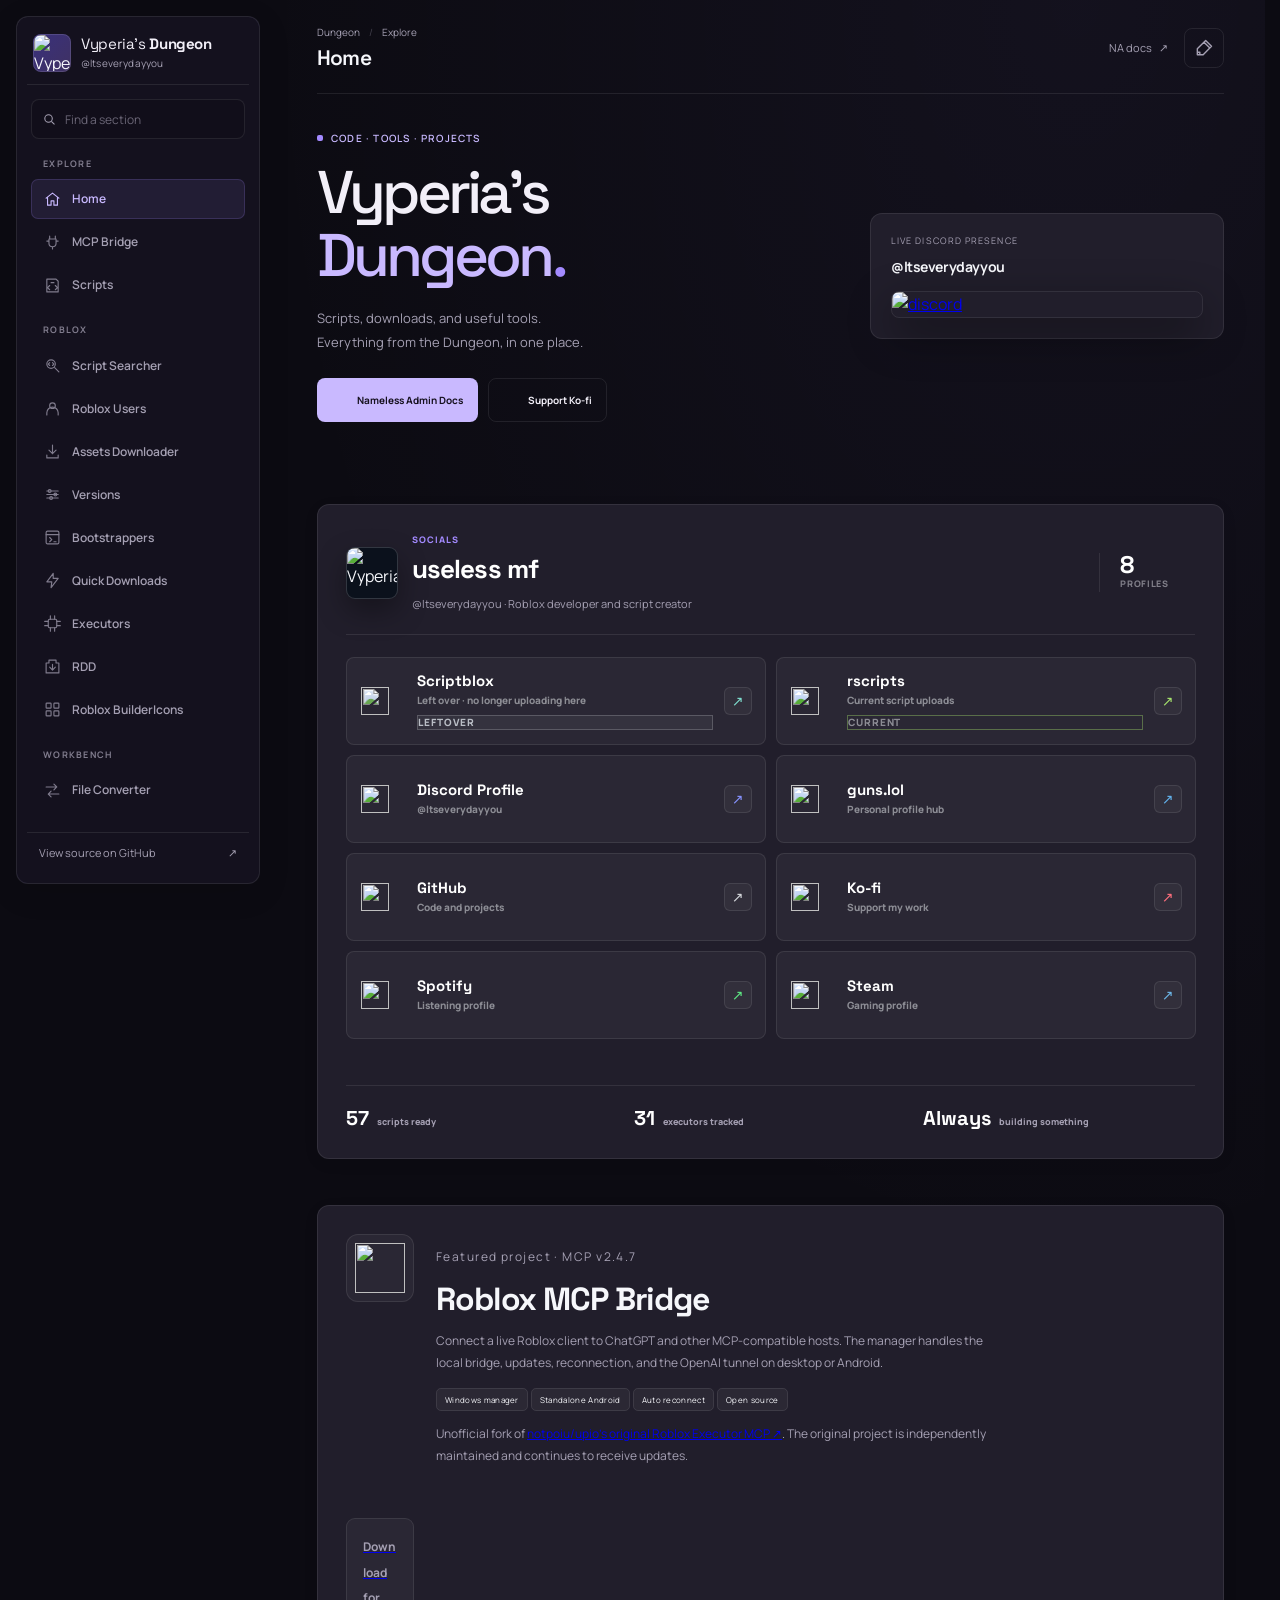
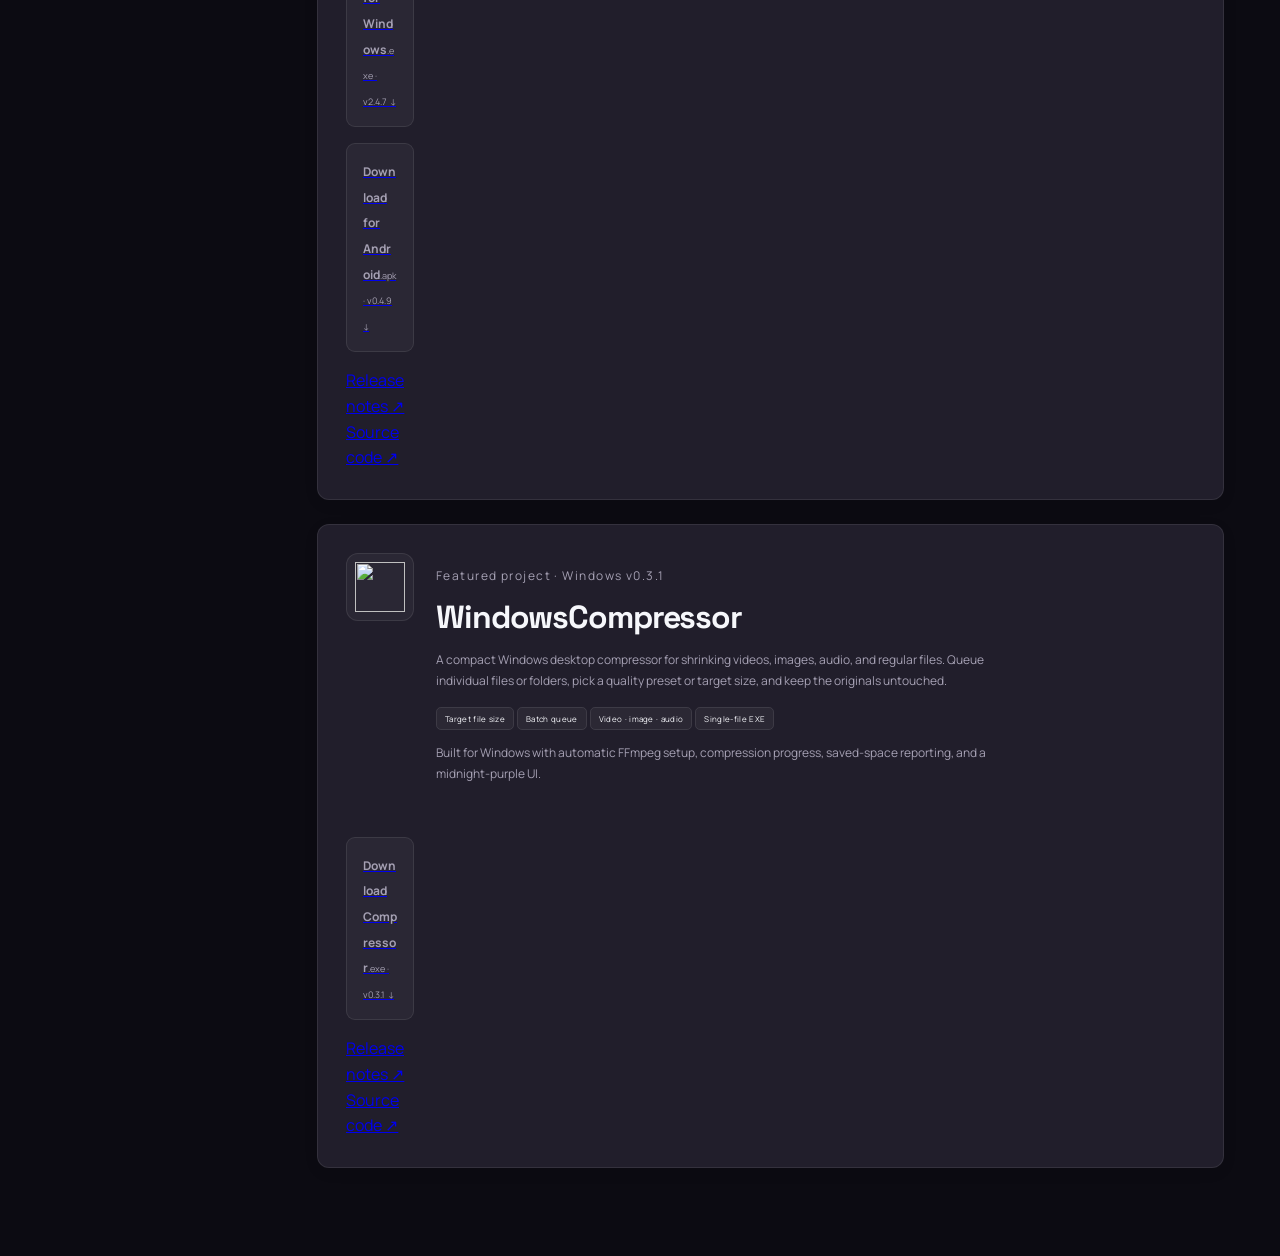
==== index.html @ 1bbb0c51 "Fix mobile menu cascade and legacy animation overrides" ====
<!doctype html>
<html lang="en">

<head>
    <meta charset="utf-8" />
    <meta name="viewport" content="width=device-width,initial-scale=1,viewport-fit=cover" />
    <meta name="theme-color" content="#0c0b12" />
    <meta name="description" content="Vyperia's Dungeon — Roblox scripts, projects, downloads, and browser tools." />
    <title>Vyperia's Dungeon</title>
    <link rel="preconnect" href="https://fonts.googleapis.com" />
    <link rel="preconnect" href="https://fonts.gstatic.com" crossorigin />
    <link href="https://fonts.googleapis.com/css2?family=Gruppo&family=Manrope:wght@300;400;500;600;700;800&family=Space+Grotesk:wght@400;500;600;700&display=swap"
        rel="stylesheet" />
    <link rel="icon" href="https://avatars.githubusercontent.com/u/117316014?v=4" />
    <meta property="og:title" content="ltseverydayyou's lair" />
    <meta property="og:image" content="https://raw.githubusercontent.com/ltseverydayyou/uuuuuuu/refs/heads/main/NAicons/sniffer.jpg" />
    <meta property="og:type" content="website" />
    <meta property="og:url" content="https://ltseverydayyou.github.io/" />
    <meta name="twitter:card" content="summary_large_image" />
    <meta name="twitter:title" content="ltseverydayyou's lair" />
    <meta name="twitter:image" content="https://raw.githubusercontent.com/ltseverydayyou/uuuuuuu/refs/heads/main/NAicons/sniffer.jpg" />
    <link rel="stylesheet" href="https://cdnjs.cloudflare.com/ajax/libs/prism/1.29.0/themes/prism-tomorrow.min.css" />
    <script defer src="https://cdnjs.cloudflare.com/ajax/libs/prism/1.29.0/prism.min.js"></script>
    <script defer src="https://cdnjs.cloudflare.com/ajax/libs/prism/1.29.0/components/prism-lua.min.js"></script>
    <script defer src="https://cdnjs.cloudflare.com/ajax/libs/jszip/3.10.1/jszip.min.js"></script>

    <script defer src="https://cdn.jsdelivr.net/npm/opentype.js@1.3.4/dist/opentype.min.js"></script>
    <style>
        @layer dungeon-legacy {

        :root {
            --g1: #0b1220;
            --g2: #111c2e;
            --tx: #e7e9ee;
            --mu: #a6adbb;
            --ac: #66e3ff;
            --ac2: #a78bfa;
            --ok: #72f3b6;
            --bdA: 0.12;
            --glA: 0.06;

            --radius-panel: 10px;
            --radius-control: 8px;
            --radius-compact: 6px;
            --radius-circle: 50%;
            --rad: var(--radius-panel);
        }

        * {
            box-sizing: border-box;
        }

        html,
        body {
            min-height: 100%;
        }

        html {
            overflow-y: scroll;
            scrollbar-gutter: stable;
        }

        body {
            margin: 0;
            color: var(--tx);
            background:
                radial-gradient(1200px 600px at -10% -10%,
                    rgba(102, 227, 255, 0.12),
                    transparent 60%),
                radial-gradient(1000px 800px at 110% 120%,
                    rgba(167, 139, 250, 0.12),
                    transparent 60%),
                linear-gradient(135deg, var(--g1), var(--g2));
            font: 15px/1.45 ui-sans-serif, system-ui, "Segoe UI", Roboto, Helvetica,
                Arial;
            overflow-x: hidden;
        }

        .l {
            display: grid;
            grid-template-columns: 220px 1fr;
            min-height: 100svh;
            transition:
                transform 0.35s ease,
                opacity 0.25s ease;
        }

        .l.collapsed {
            transform-origin: top;
            transform: scaleY(0.05);
            opacity: 0;
            pointer-events: none;
        }

        .as {
            position: sticky;
            top: 0;
            height: auto;
            padding: 20px 14px;
            border-right: 1px solid rgba(255, 255, 255, var(--bdA));
            backdrop-filter: saturate(140%) blur(10px);
            background: linear-gradient(180deg,
                    rgba(255, 255, 255, 0.07),
                    rgba(255, 255, 255, 0.03));
            display: flex;
            flex-direction: column;
            gap: 14px;
        }

        .br {
            padding: 6px 4px;
            font-weight: 800;
            color: var(--mu);
            letter-spacing: 0.3px;
        }

        .nb {
            display: flex;
            flex-direction: column;
            gap: 8px;
        }

        .tb {
            appearance: none;
            border: none;
            background: transparent;
            color: var(--tx);
            text-align: left;
            padding: 10px 8px;
            font-weight: 800;
            cursor: pointer;
            position: relative;
            overflow: hidden;
            transition:
                color 0.25s cubic-bezier(0.2, 0.6, 0.2, 1),
                transform 0.25s cubic-bezier(0.2, 0.6, 0.2, 1);
        }

        .tb::after {
            content: "";
            position: absolute;
            left: 8px;
            right: 70%;
            bottom: 4px;
            height: 2px;
            background: linear-gradient(90deg, var(--ac), var(--ac2));
            transform: scaleX(0);
            transform-origin: left;
            transition: transform 0.28s cubic-bezier(0.2, 0.6, 0.2, 1);
        }

        .tb:hover {
            transform: translateX(3px);
        }

        .tb:hover::after {
            transform: scaleX(1);
        }

        .tb.act {
            color: #fff;
        }

        .tb.act::after {
            right: 10px;
            transform: scaleX(1);
        }

        .tt {
            margin: 0;
            font-size: 18px;
            font-weight: 900;
            letter-spacing: 0.3px;
            background: linear-gradient(90deg, var(--ac), var(--ac2), var(--ac));
            -webkit-background-clip: text;
            background-clip: text;
            color: transparent;
            animation: sh 6s linear infinite;
        }

        .top__theme-btn {
            appearance: none;
            width: 42px;
            height: 42px;
            padding: 0;
            border: 1px solid rgba(255, 255, 255, 0.1);
            border-radius: var(--radius-control);
            background: rgba(255, 255, 255, 0.05);
            cursor: pointer;
            transition: transform 0.18s ease, filter 0.18s ease;
        }

        .top__theme-btn:hover {
            transform: translateY(-1px) scale(1.03);
            filter: brightness(1.08);
        }

        .top__theme-btn img {
            display: block;
            width: 100%;
            height: 100%;
            object-fit: contain;
        }

        @keyframes sh {
            0% {
                filter: brightness(1);
            }

            50% {
                filter: brightness(1.22);
            }

            100% {
                filter: brightness(1);
            }
        }

        .r {
            position: absolute;
            right: 14px;
            display: flex;
            align-items: center;
            gap: 10px;
        }

        .av {
            width: 36px;
            height: 36px;
            border-radius: var(--radius-control);
            border: 1px solid rgba(255, 255, 255, var(--bdA));
            cursor: pointer;
            transition:
                transform 0.2s,
                filter 0.2s;
        }

        .av:active {
            transform: scale(0.92);
        }

        .av.ouch {
            filter: drop-shadow(0 0 10px #ff6969);
            transform: scale(1.15);
        }

        .bb {
            position: absolute;
            z-index: 80;
            bottom: calc(100% + 10px);
            right: 0;
            padding: 6px 10px;
            border-radius: var(--radius-control);
            background: rgba(7, 10, 24, 0.95);
            box-shadow: 0 12px 40px rgba(0, 0, 0, 0.7);
            font-size: 11px;
            letter-spacing: 0.04em;
            text-transform: uppercase;
            color: rgba(255, 255, 255, 0.82);
            white-space: nowrap;
            opacity: 0;
            transform: translateY(6px) scale(0.98);
            transform-origin: bottom right;
            pointer-events: none;
            transition: opacity 0.18s ease-out, transform 0.18s ease-out;
        }

        .bb.sh {
            opacity: 1;
            transform: translateY(0) scale(1);
        }

        .ct {
            padding: 28px clamp(14px, 4vw, 32px) 60px;
        }

        .pz {
            display: flex;
            justify-content: center;
            margin: 14px 0 26px;
            animation: fade 0.8s;
        }

        @keyframes fade {
            from {
                opacity: 0;
                transform: translateY(6px);
            }

            to {
                opacity: 1;
                transform: none;
            }
        }

        .pp {
            display: none;
            opacity: 0;
            transform: translateY(8px);
            transition:
                opacity 0.35s,
                transform 0.35s;
        }

        .pp.on {
            display: block;
            opacity: 1;
            transform: none;
        }

        @keyframes ain {
            from {
                opacity: 0;
                transform: translateY(8px);
            }

            to {
                opacity: 1;
                transform: none;
            }
        }

        @keyframes aout {
            from {
                opacity: 1;
                transform: none;
            }

            to {
                opacity: 0;
                transform: translateY(8px);
            }
        }

        .g {
            margin: 28px auto;
            width: min(1100px, 92%);
        }

        .g h3 {
            margin: 0 0 12px;
            color: var(--ac);
            font-weight: 900;
        }

        .gr {
            display: grid;
            gap: 16px;
            grid-template-columns: repeat(auto-fill, minmax(110px, 1fr));
        }

        .home-section {
            margin-bottom: 26px;
        }

        .home-section__header {
            display: flex;
            align-items: center;
            justify-content: space-between;
            gap: 12px;
            margin-bottom: 10px;
        }

        .home-section__header h3 {
            margin: 0;
            font-weight: 900;
            background: linear-gradient(90deg, var(--ac), var(--ac2), var(--ac));
            -webkit-background-clip: text;
            background-clip: text;
            color: transparent;
            background-size: 200% 200%;
            animation: homeGradient 6s linear infinite;
        }

        .home-section__header h3::selection {
            background: none;
        }

        .home-section__toggle {
            border: none;
            background: rgba(255, 255, 255, 0.08);
            color: var(--tx);
            width: 36px;
            height: 32px;
            padding: 0;
            border-radius: var(--radius-control);
            font-weight: 700;
            cursor: pointer;
            display: inline-flex;
            align-items: center;
            justify-content: center;
            transition:
                transform 0.25s,
                background 0.25s;
        }

        .home-section__toggle:hover {
            transform: translateY(-1px);
            background: rgba(255, 255, 255, 0.15);
        }

        .home-section__toggle::before {
            content: "";
            width: 8px;
            height: 8px;
            border-right: 2px solid currentColor;
            border-bottom: 2px solid currentColor;
            transform: translateY(-1px) rotate(45deg);
            transition: transform 0.25s ease;
        }

        .home-section__toggle[aria-expanded="true"]::before {
            transform: translateY(1px) rotate(-135deg);
        }

        .home-section__toggle:focus-visible {
            outline: 2px solid var(--ac);
            outline-offset: 2px;
        }

        .home-section__content--collapsed {
            display: none;
        }

        .tl {
            position: relative;
            padding: 12px 10px;
            border-radius: var(--radius-panel);
            border: 1px solid rgba(255, 255, 255, var(--bdA));
            background: rgba(255, 255, 255, var(--glA));
            display: flex;
            flex-direction: column;
            align-items: center;
            gap: 8px;
            text-decoration: none;
            color: var(--tx);
            min-height: 110px;
            transform:
                perspective(600px) rotateX(0) rotateY(0) translateZ(0);
            transition:
                transform 0.45s,
                box-shadow 0.45s,
                filter 0.45s;
        }

        .tl img {
            width: 42px;
            height: 42px;
            object-fit: contain;
            filter: drop-shadow(0 6px 10px rgba(0, 0, 0, 0.3));
        }

        .tl span {
            font-size: 13px;
        }

        .tl:hover {
            transform:
                perspective(600px) rotateX(5deg) rotateY(-5deg) translateY(-2px);
            box-shadow: 0 18px 50px rgba(0, 0, 0, 0.35);
            filter: saturate(1.2);
        }

        .tl::after {
            content: attr(data-h);
            position: absolute;
            bottom: -20px;
            left: 50%;
            transform: translateX(-50%);
            background: rgba(0, 0, 0, 0.7);
            color: #fff;
            font-size: 11px;
            padding: 2px 7px;
            border-radius: var(--radius-control);
            border: 1px solid rgba(255, 255, 255, 0.15);
            opacity: 0;
            transition:
                opacity 0.2s,
                transform 0.2s;
            pointer-events: none;
            white-space: nowrap;
        }

        .tl:hover::after {
            opacity: 1;
            transform: translateX(-50%) translateY(-2px);
        }

        .tl:nth-child(3n) {
            animation: f1 6s ease-in-out infinite;
        }

        .tl:nth-child(3n + 1) {
            animation: f2 7s ease-in-out infinite;
        }

        @keyframes f1 {

            0%,
            100% {
                transform: translateY(0);
            }

            50% {
                transform: translateY(-3px);
            }
        }

        @keyframes f2 {

            0%,
            100% {
                transform: translateY(0);
            }

            50% {
                transform: translateY(3px);
            }
        }

        @keyframes homeGradient {
            0% {
                background-position: 0% 50%;
            }

            50% {
                background-position: 100% 50%;
            }

            100% {
                background-position: 0% 50%;
            }
        }

        .scripts-showcase {
            padding: clamp(18px, 3vw, 28px);
        }

        .scripts-showcase__hero {
            display: grid;
            grid-template-columns: minmax(160px, 0.8fr) minmax(260px, 1.2fr) auto;
            align-items: end;
            gap: 18px;
            margin-bottom: 22px;
        }

        .scripts-showcase__intro {
            min-width: 180px;
        }

        .scripts-showcase__intro h3 {
            margin: 0;
            font-size: clamp(28px, 5vw, 54px);
            line-height: 0.9;
            letter-spacing: 0;
            color: #fff;
        }

        .scripts-showcase__intro p {
            margin: 8px 0 0;
            color: var(--mu);
            font-size: 14px;
        }

        .scripts-showcase__summary {
            display: flex;
            flex-wrap: wrap;
            justify-content: flex-end;
            gap: 8px;
        }

        .scripts-showcase__tools {
            display: grid;
            gap: 10px;
        }

        .scripts-showcase__tools input {
            min-height: 44px;
            border-radius: var(--radius-control);
            border: 1px solid rgba(255, 255, 255, 0.1);
            background: rgba(255, 255, 255, 0.055);
            color: var(--tx);
            padding: 0 14px;
            outline: none;
            transition: border-color 0.2s ease, background 0.2s ease, box-shadow 0.2s ease;
        }

        .scripts-showcase__tools input:focus {
            border-color: rgba(124, 92, 255, 0.55);
            background: rgba(255, 255, 255, 0.075);
            box-shadow: 0 0 0 3px rgba(124, 92, 255, 0.12);
        }

        .scripts-showcase__filters {
            display: flex;
            flex-wrap: wrap;
            gap: 8px;
        }

        .scripts-showcase__filters button {
            min-height: 34px;
            padding: 0 12px;
            border-radius: var(--radius-control);
            border: 1px solid rgba(255, 255, 255, 0.08);
            background: rgba(255, 255, 255, 0.045);
            color: var(--mu);
            font: inherit;
            font-weight: 700;
            cursor: pointer;
            transition: transform 0.2s ease, border-color 0.2s ease, color 0.2s ease, background 0.2s ease;
        }

        .scripts-showcase__filters button:hover,
        .scripts-showcase__filters button.is-active {
            transform: translateY(-1px);
            border-color: rgba(124, 92, 255, 0.42);
            background: rgba(124, 92, 255, 0.16);
            color: #fff;
        }

        .scripts-showcase__stat {
            display: inline-flex;
            align-items: center;
            gap: 8px;
            min-height: 0;
            padding: 8px 11px;
            border-radius: var(--radius-control);
            background: rgba(255, 255, 255, 0.055);
            border: 1px solid rgba(255, 255, 255, 0.08);
        }

        .scripts-showcase__stat strong {
            font-size: 14px;
            line-height: 1;
            color: #fff;
        }

        .scripts-showcase__stat span {
            font-size: 12px;
            color: var(--mu);
            text-transform: none;
            letter-spacing: 0;
        }

        .scripts-showcase__grid {
            display: grid;
            grid-template-columns: repeat(auto-fill, minmax(260px, 1fr));
            gap: 16px;
        }

        .scripts-showcase__grid>.sc {
            position: relative;
            display: flex;
            flex-direction: column;
            min-height: 330px;
            overflow: hidden;
            border-radius: var(--radius-control);
            border: 1px solid rgba(255, 255, 255, 0.08);
            background:
                linear-gradient(180deg, rgba(255, 255, 255, 0.045), rgba(255, 255, 255, 0.014)),
                rgba(8, 10, 18, 0.92);
            box-shadow: 0 18px 48px rgba(0, 0, 0, 0.28);
            opacity: 0;
            transform: translateY(14px) scale(0.98);
            animation: scriptCardIn 0.45s cubic-bezier(0.18, 0.84, 0.24, 1) forwards;
            animation-delay: calc(var(--i, 0) * 35ms);
            transition:
                transform 0.3s ease,
                box-shadow 0.3s ease,
                border-color 0.3s ease;
        }

        .scripts-showcase__grid>.sc:hover {
            transform: translateY(-6px);
            border-color: rgba(102, 227, 255, 0.26);
            box-shadow: 0 28px 72px rgba(0, 0, 0, 0.4);
        }

        .scripts-showcase__grid>.sc.featured {
            border-color: rgba(124, 92, 255, 0.38);
        }

        @media (min-width: 900px) {
            .scripts-showcase__grid>.sc.featured {
                grid-column: span 2;
            }

            .scripts-showcase__grid>.sc.featured .sc_media {
                aspect-ratio: 21 / 9;
            }
        }

        .scripts-showcase .sc_media {
            position: relative;
            aspect-ratio: 16 / 9;
            overflow: hidden;
            background:
                linear-gradient(135deg, rgba(102, 227, 255, 0.16), rgba(167, 139, 250, 0.12)),
                rgba(255, 255, 255, 0.03);
        }

        .scripts-showcase .sc_media::after {
            content: "";
            position: absolute;
            inset: 0;
            background:
                linear-gradient(180deg, rgba(5, 8, 18, 0.02), rgba(5, 8, 18, 0.66)),
                linear-gradient(90deg, rgba(255, 255, 255, 0.07) 1px, transparent 1px);
            background-size: auto, 44px 100%;
            opacity: 0.9;
            pointer-events: none;
        }

        .scripts-showcase .sc_img,
        .scripts-showcase .sc_fallback {
            width: 100%;
            height: 100%;
        }

        .scripts-showcase .sc_img {
            display: block;
            object-fit: cover;
            filter: saturate(1.05) contrast(1.04);
            transition: transform 0.55s ease, filter 0.55s ease;
        }

        .scripts-showcase .sc:hover .sc_img {
            transform: scale(1.06);
            filter: saturate(1.2) contrast(1.08);
        }

        .scripts-showcase .sc_fallback {
            display: flex;
            align-items: center;
            justify-content: center;
            color: rgba(255, 255, 255, 0.88);
            font-size: clamp(2rem, 5vw, 3.4rem);
            font-weight: 900;
            letter-spacing: 0.08em;
            background:
                linear-gradient(135deg, rgba(18, 26, 42, 0.95), rgba(34, 24, 56, 0.95));
        }

        .scripts-showcase .sc_top {
            position: absolute;
            inset: 12px 12px auto;
            z-index: 1;
            display: flex;
            justify-content: flex-end;
            align-items: flex-start;
            gap: 10px;
        }

        .scripts-showcase .sc_badge {
            display: inline-flex;
            align-items: center;
            border-radius: var(--radius-control);
            backdrop-filter: blur(10px);
            font-size: 12px;
            font-weight: 700;
            letter-spacing: 0;
            text-transform: none;
        }

        .scripts-showcase .sc_badge {
            padding: 7px 11px;
            color: #fff;
            background: rgba(7, 10, 24, 0.48);
            border: 1px solid rgba(255, 255, 255, 0.12);
        }

        .scripts-showcase .sc_body {
            display: flex;
            flex: 1;
            flex-direction: column;
            gap: 16px;
            padding: 16px;
        }

        .scripts-showcase .sc_info {
            display: flex;
            flex: 1;
            flex-direction: column;
            justify-content: flex-end;
            gap: 10px;
        }

        .scripts-showcase .sc_text {
            display: flex;
            flex-direction: column;
            gap: 10px;
            min-width: 0;
        }

        .scripts-showcase .sc .nm {
            color: #fff;
            font-size: 19px;
            font-weight: 800;
            line-height: 1.15;
        }

        .scripts-showcase .sc_desc {
            margin: 0;
            color: var(--mu);
            font-size: 13px;
            line-height: 1.6;
        }

        .scripts-showcase .sc_footer {
            margin-top: auto;
            display: flex;
            flex-direction: column;
            gap: 10px;
        }

        .scripts-showcase .brw {
            display: grid;
            grid-template-columns: repeat(auto-fit, minmax(96px, 1fr));
            gap: 8px;
            width: 100%;
        }

        .scripts-showcase .bn {
            display: inline-flex;
            align-items: center;
            justify-content: center;
            width: 100%;
            min-height: 42px;
            border-radius: var(--radius-control);
            letter-spacing: 0;
            text-transform: none;
            transition: transform 0.2s ease, filter 0.2s ease, box-shadow 0.2s ease;
        }

        .scripts-showcase .bn:hover {
            transform: translateY(-2px);
            filter: brightness(1.06);
        }

        .scripts-showcase .sc_link {
            color: var(--mu);
            font-size: 12px;
            font-weight: 700;
            text-decoration: none;
            width: fit-content;
        }

        .scripts-showcase .sc_link:hover {
            color: #fff;
        }

        .sc_action-hint {
            position: absolute;
            inset: auto 12px 12px;
            z-index: 1;
            display: flex;
            align-items: center;
            justify-content: space-between;
            gap: 10px;
            padding: 9px 11px;
            border-radius: var(--radius-control);
            color: rgba(255, 255, 255, 0.88);
            background: rgba(7, 10, 24, 0.54);
            border: 1px solid rgba(255, 255, 255, 0.1);
            backdrop-filter: blur(12px);
            opacity: 0;
            transform: translateY(8px);
            transition: opacity 0.24s ease, transform 0.24s ease;
        }

        .sc:hover .sc_action-hint {
            opacity: 1;
            transform: translateY(0);
        }

        .sc_action-hint span {
            font-size: 12px;
            color: var(--mu);
        }

        .sc_action-hint strong {
            font-size: 13px;
            color: #fff;
        }

        @keyframes scriptCardIn {
            to {
                opacity: 1;
                transform: translateY(0) scale(1);
            }
        }

        .home-dashboard {
            display: grid;
            grid-template-columns: minmax(0, 1fr) auto;
            gap: 18px;
            align-items: end;
            padding: clamp(18px, 3vw, 28px);
            border-radius: var(--radius-panel);
            border: 1px solid rgba(255, 255, 255, 0.08);
            background:
                linear-gradient(135deg, rgba(124, 92, 255, 0.18), transparent 42%),
                linear-gradient(180deg, rgba(255, 255, 255, 0.055), rgba(255, 255, 255, 0.02)),
                rgba(8, 10, 18, 0.86);
            box-shadow: 0 22px 70px rgba(0, 0, 0, 0.36);
            overflow: hidden;
        }

        .home-dashboard__copy {
            min-width: 0;
        }

        .home-dashboard__label {
            display: inline-flex;
            margin-bottom: 10px;
            color: var(--mu);
            font-size: 12px;
            font-weight: 800;
        }

        .home-dashboard h3 {
            margin: 0;
            color: #fff;
            font-size: clamp(30px, 5vw, 58px);
            line-height: 0.95;
        }

        .home-dashboard p {
            max-width: 54ch;
            margin: 10px 0 0;
            color: rgba(246, 247, 255, 0.72);
            line-height: 1.55;
        }

        .home-dashboard__stats,
        .home-dashboard__actions {
            display: flex;
            flex-wrap: wrap;
            justify-content: flex-end;
            gap: 8px;
        }

        .home-dashboard__stats {
            grid-column: 1 / -1;
            justify-content: flex-start;
        }

        .home-dashboard__stats div {
            display: inline-flex;
            align-items: center;
            gap: 8px;
            padding: 9px 12px;
            border-radius: var(--radius-control);
            background: rgba(255, 255, 255, 0.06);
            border: 1px solid rgba(255, 255, 255, 0.08);
        }

        .home-dashboard__stats strong {
            color: #fff;
            font-size: 15px;
        }

        .home-dashboard__stats span {
            color: var(--mu);
            font-size: 12px;
        }

        .home-dashboard__actions {
            align-self: end;
        }

        #home_sections {
            display: grid;
            gap: 18px;
            margin-top: 18px;
        }

        #home_sections .home-section {
            margin: 0 auto;
            position: relative;
            overflow: hidden;
            border-radius: var(--radius-panel);
            background:
                linear-gradient(180deg, rgba(255, 255, 255, 0.04), rgba(255, 255, 255, 0.015)),
                rgba(8, 10, 18, 0.82);
        }

        #home_sections .home-section__header {
            margin-bottom: 16px;
        }

        #home_sections .home-section__header h3 {
            color: #fff;
            background: none;
            -webkit-text-fill-color: currentColor;
            animation: none;
            font-size: clamp(20px, 3vw, 28px);
        }

        #home_sections .home-section__content {
            grid-template-columns: repeat(auto-fill, minmax(160px, 1fr));
            gap: 12px;
        }

        #home_sections .tl {
            min-height: 118px;
            align-items: flex-start;
            justify-content: space-between;
            padding: 14px;
            border-radius: var(--radius-control);
            background:
                linear-gradient(180deg, rgba(255, 255, 255, 0.055), rgba(255, 255, 255, 0.02)),
                rgba(255, 255, 255, 0.025);
            transform: translateY(10px);
            opacity: 0;
            animation: homeTileIn 0.38s ease-out forwards;
            animation-delay: calc(var(--i, 0) * 45ms);
        }

        #home_sections .tl img {
            width: 34px;
            height: 34px;
        }

        #home_sections .tl span {
            font-size: 14px;
            font-weight: 800;
            color: #fff;
        }

        #home_sections .tl:hover {
            transform: translateY(-4px);
            border-color: rgba(124, 92, 255, 0.34);
            background:
                linear-gradient(180deg, rgba(124, 92, 255, 0.12), rgba(255, 255, 255, 0.025)),
                rgba(255, 255, 255, 0.035);
        }

        #home_sections .tl::after {
            bottom: 10px;
            left: 14px;
            transform: none;
            max-width: calc(100% - 28px);
            overflow: hidden;
            text-overflow: ellipsis;
        }

        #home_sections .tl:hover::after {
            transform: translateY(-2px);
        }

        @keyframes homeTileIn {
            to {
                opacity: 1;
                transform: translateY(0);
            }
        }

        .scripts-showcase__empty {
            padding: 28px;
            border-radius: var(--radius-panel);
            border: 1px dashed rgba(255, 255, 255, 0.12);
            background: rgba(255, 255, 255, 0.03);
            color: var(--mu);
            text-align: center;
        }

        #pz .quick-download-version {
            display: grid;
            gap: 6px;
            margin-top: 4px;
        }

        #pz .quick-download-version label {
            color: var(--mu);
            font-size: 11px;
            font-weight: 800;
            letter-spacing: 0.08em;
            text-transform: uppercase;
        }

        #pz .quick-download-version select {
            width: 100%;
            min-height: 40px;
            cursor: pointer;
        }

        #pz .quick-download-version select:disabled {
            cursor: wait;
            opacity: 0.7;
        }

        #pz .quick-download-version small {
            color: var(--mu);
            font-size: 11px;
            line-height: 1.45;
        }

        select {
            background: rgba(255, 255, 255, 0.05);
            color: var(--tx);
            border: 1px solid rgba(255, 255, 255, var(--bdA));
            border-radius: var(--radius-control);
            padding: 10px 12px;
        }

        select:focus-visible {
            outline: 2px solid var(--ac);
            outline-offset: 2px;
        }

        select option {
            background: #0b1220;
            color: var(--tx);
        }

        .script-searcher {
            display: flex;
            flex-direction: column;
            gap: 18px;
        }

        .script-searcher__controls {
            display: flex;
            gap: 10px;
            flex-wrap: wrap;
        }

        .script-searcher__controls input {
            flex: 1;
            min-width: 240px;
            padding: 12px 14px;
            border-radius: var(--radius-control);
            border: 1px solid rgba(255, 255, 255, var(--bdA));
            background: rgba(255, 255, 255, 0.04);
            color: var(--tx);
            font: 14px ui-sans-serif, system-ui, "Segoe UI", Roboto, Helvetica, Arial;
        }

        .script-searcher__hint {
            margin: 0;
            font-size: 12px;
            color: var(--mu);
        }

        .script-searcher__tabs {
            display: none;
            gap: 10px;
            flex-wrap: wrap;
        }

        .script-searcher__tab {
            border: 1px solid rgba(255, 255, 255, var(--bdA));
            background: rgba(255, 255, 255, 0.05);
            color: var(--mu);
            border-radius: var(--radius-control);
            padding: 8px 14px;
            font-size: 12px;
            font-weight: 700;
            letter-spacing: 0.08em;
            text-transform: uppercase;
            cursor: pointer;
            transition:
                color 0.2s ease,
                background 0.2s ease,
                border-color 0.2s ease,
                transform 0.2s ease;
        }

        .script-searcher__tab:hover {
            color: #fff;
            transform: translateY(-1px);
        }

        .script-searcher__tab.is-active {
            color: #0a080c;
            border-color: transparent;
            background: linear-gradient(135deg, var(--ac), var(--ac2));
        }

        .script-searcher__panels {
            display: grid;
            grid-template-columns: repeat(auto-fit, minmax(280px, 1fr));
            gap: 18px;
        }

        .script-searcher__panel {
            border: 1px solid rgba(255, 255, 255, var(--bdA));
            border-radius: var(--radius-control);
            background: rgba(255, 255, 255, var(--glA));
            padding: 16px;
        }

        .script-searcher__panel-head {
            display: flex;
            align-items: center;
            justify-content: space-between;
            margin-bottom: 12px;
            flex-wrap: wrap;
            gap: 8px;
        }

        .script-searcher__panel-head-group {
            display: flex;
            flex-direction: column;
            gap: 4px;
        }

        .script-searcher__panel-head-group h3 {
            margin: 0;
            font-size: 16px;
            font-weight: 700;
        }

        .script-searcher__panel-head-group span {
            font-size: 12px;
            color: var(--mu);
        }

        .script-searcher__panel-controls {
            display: flex;
            align-items: center;
            gap: 6px;
        }

        .script-searcher__panel-controls button {
            border: 1px solid rgba(255, 255, 255, var(--bdA));
            background: rgba(255, 255, 255, 0.06);
            color: var(--tx);
            border-radius: var(--radius-control);
            padding: 4px 10px;
            font-size: 12px;
            font-weight: 600;
            cursor: pointer;
            transition: opacity 0.2s ease;
        }

        .script-searcher__panel-controls button:disabled {
            opacity: 0.3;
            cursor: not-allowed;
        }

        .script-searcher__panel-page {
            font-size: 12px;
            color: var(--mu);
            min-width: 70px;
            text-align: center;
        }

        .script-searcher__grid {
            display: grid;
            gap: 14px;
        }

        .script-card {
            border-radius: var(--radius-control);
            border: 1px solid rgba(255, 255, 255, var(--bdA));
            padding: 12px 14px;
            background: rgba(8, 12, 20, 0.5);
            display: flex;
            flex-direction: column;
            gap: 6px;
        }

        .script-card__thumb {
            width: 100%;
            border-radius: var(--radius-compact);
            object-fit: cover;
            min-height: 140px;
            background: rgba(255, 255, 255, 0.04);
        }

        .script-card__title {
            font-weight: 700;
            color: #fff;
            text-decoration: none;
        }

        .script-card__title:focus-visible {
            outline: 2px solid var(--ac);
            outline-offset: 2px;
        }

        .script-card__meta {
            font-size: 12px;
            color: var(--mu);
        }

        .script-card__description {
            font-size: 13px;
            color: var(--tx);
            min-height: 48px;
        }

        .script-card__pills {
            display: flex;
            flex-wrap: wrap;
            gap: 6px;
            font-size: 11px;
        }

        .script-card__pill {
            border-radius: var(--radius-control);
            border: 1px solid rgba(255, 255, 255, var(--bdA));
            padding: 2px 10px;
            background: rgba(255, 255, 255, 0.06);
            color: var(--tx);
            text-transform: uppercase;
            letter-spacing: 0.04em;
        }

        .script-card__buttons {
            display: flex;
            flex-wrap: wrap;
            gap: 8px;
        }

        .script-card__button {
            border: 1px solid rgba(255, 255, 255, var(--bdA));
            background: rgba(255, 255, 255, 0.05);
            color: var(--tx);
            border-radius: var(--radius-control);
            padding: 6px 12px;
            font-size: 12px;
            font-weight: 600;
            cursor: pointer;
            text-decoration: none;
            transition:
                color 0.25s ease,
                background 0.25s ease,
                opacity 0.2s ease;
        }

        .script-card__button:disabled {
            opacity: 0.4;
            cursor: not-allowed;
        }

        .script-card__stats {
            font-size: 12px;
            color: var(--mu);
        }

        .script-card__details {
            display: grid;
            grid-template-columns: repeat(auto-fit, minmax(140px, 1fr));
            gap: 6px 12px;
            margin: 4px 0;
        }

        .script-card__details dt {
            margin: 0;
            font-size: 10px;
            text-transform: uppercase;
            letter-spacing: 0.05em;
            color: var(--mu);
            font-weight: 700;
        }

        .script-card__details dd {
            margin: 0;
            font-size: 12px;
            color: var(--tx);
            font-weight: 600;
        }

        .script-card__details a {
            color: var(--ac);
            text-decoration: none;
        }

        .script-card__footer {
            display: flex;
            align-items: center;
            justify-content: space-between;
            gap: 6px;
            font-size: 11px;
            color: var(--mu);
        }

        .script-card__link {
            font-size: 12px;
            font-weight: 700;
            color: var(--ac);
            text-decoration: none;
        }

        .script-searcher__error {
            font-size: 12px;
            color: #f08;
            min-height: 18px;
        }

        .script-searcher__empty {
            font-size: 12px;
            color: var(--mu);
            padding: 10px;
            border-radius: var(--radius-compact);
            border: 1px dashed rgba(255, 255, 255, var(--bdA));
            background: rgba(255, 255, 255, 0.02);
        }

        @media (min-width: 1100px) {
            #px .script-searcher__panels {
                grid-template-columns: repeat(4, minmax(0, 1fr));
                gap: 12px;
            }

            #px .script-searcher__panel {
                min-width: 0;
                padding: 14px;
            }

            #px .script-searcher__panel-controls {
                gap: 4px;
            }

            #px .script-searcher__panel-controls button {
                padding: 4px 8px;
            }

            #px .script-searcher__panel-page {
                min-width: 58px;
            }
        }

        @media (max-width: 820px) {
            .script-searcher__tabs {
                display: flex;
            }

            .script-searcher__tab {
                flex: 1 1 0;
                justify-content: center;
                text-align: center;
            }

            .script-searcher__panels {
                grid-template-columns: 1fr;
            }

            .script-searcher__panel {
                display: none;
            }

            .script-searcher__panel.is-active {
                display: block;
            }
        }

        #py .g.ed {
            width: min(1180px, 94%);
            border-color: rgba(102, 227, 255, 0.14);
            background:
                radial-gradient(900px 360px at 12% 0%, rgba(102, 227, 255, 0.12), transparent 60%),
                radial-gradient(760px 380px at 100% 14%, rgba(167, 139, 250, 0.14), transparent 58%),
                rgba(255, 255, 255, var(--glA));
            box-shadow: 0 28px 90px rgba(0, 0, 0, 0.34);
            overflow: hidden;
        }

        .roblox-user-search {
            position: relative;
            isolation: isolate;
            display: grid;
            gap: 20px;
            padding: clamp(16px, 2.6vw, 26px);
            overflow: hidden;
        }

        .roblox-user-search::before,
        .roblox-user-search::after {
            content: "";
            position: absolute;
            pointer-events: none;
            z-index: -1;
        }

        .roblox-user-search::before {
            inset: -1px;
            background:
                linear-gradient(90deg, rgba(255, 255, 255, 0.045) 1px, transparent 1px),
                linear-gradient(180deg, rgba(255, 255, 255, 0.035) 1px, transparent 1px);
            background-size: 54px 54px;
            mask-image: linear-gradient(180deg, rgba(0, 0, 0, 0.8), transparent 82%);
            animation: robloxGridDrift 18s linear infinite;
        }

        .roblox-user-search::after {
            width: 260px;
            height: 260px;
            right: -90px;
            top: 90px;
            border-radius: var(--radius-circle);
            background: radial-gradient(circle, rgba(102, 227, 255, 0.2), transparent 68%);
            filter: blur(4px);
            animation: robloxGlowFloat 7s ease-in-out infinite;
        }

        .roblox-user-search > * {
            position: relative;
            z-index: 1;
        }

        .roblox-user-search__head {
            position: relative;
            display: grid;
            grid-template-columns: minmax(0, 1fr) auto;
            align-items: end;
            gap: 16px;
            padding: clamp(18px, 3vw, 28px);
            border: 1px solid rgba(255, 255, 255, 0.1);
            border-radius: var(--radius-panel);
            background:
                linear-gradient(135deg, rgba(102, 227, 255, 0.14), transparent 44%),
                linear-gradient(180deg, rgba(255, 255, 255, 0.08), rgba(255, 255, 255, 0.025)),
                rgba(8, 12, 20, 0.72);
            box-shadow: 0 20px 58px rgba(0, 0, 0, 0.28);
            overflow: hidden;
            animation: robloxPanelIn 0.42s cubic-bezier(0.18, 0.84, 0.24, 1) both;
        }

        .roblox-user-search__head::before {
            content: "";
            position: absolute;
            inset: 0;
            background: linear-gradient(110deg, transparent 10%, rgba(255, 255, 255, 0.12) 45%, transparent 78%);
            transform: translateX(-120%);
            animation: robloxSweep 7s ease-in-out infinite;
            pointer-events: none;
        }

        .roblox-user-search__head h3,
        .roblox-user-search__section h4 {
            margin: 0;
        }

        .roblox-user-search__head h3 {
            color: #fff;
            font-size: clamp(28px, 4.4vw, 52px);
            line-height: 0.95;
            letter-spacing: -0.04em;
        }

        .roblox-user-search__intro {
            max-width: 62ch;
            margin: 10px 0 0;
            color: rgba(231, 233, 238, 0.72);
            font-size: 14px;
            line-height: 1.6;
        }

        .roblox-user-search__status {
            display: inline-flex;
            align-items: center;
            justify-content: center;
            min-height: 36px;
            max-width: 100%;
            padding: 8px 12px;
            border-radius: var(--radius-control);
            border: 1px solid rgba(255, 255, 255, 0.12);
            background: rgba(7, 10, 24, 0.48);
            color: var(--mu);
            font-size: 12px;
            font-weight: 800;
            backdrop-filter: blur(12px);
            box-shadow: inset 0 1px 0 rgba(255, 255, 255, 0.06);
        }

        .roblox-user-search__status:not(:empty)::before {
            content: "";
            width: 7px;
            height: 7px;
            margin-right: 8px;
            border-radius: var(--radius-circle);
            background: var(--ok);
            box-shadow: 0 0 18px rgba(114, 243, 182, 0.75);
            animation: robloxStatusPulse 1.8s ease-in-out infinite;
        }

        .roblox-user-search__status.is-error,
        .roblox-user-search__error {
            color: #ff9faf;
        }

        .roblox-user-search__controls {
            display: grid;
            grid-template-columns: minmax(240px, 1fr) auto;
            gap: 10px;
            padding: 10px;
            border: 1px solid rgba(255, 255, 255, 0.1);
            border-radius: var(--radius-panel);
            background: rgba(255, 255, 255, 0.045);
            box-shadow: 0 16px 42px rgba(0, 0, 0, 0.22);
            animation: robloxPanelIn 0.44s cubic-bezier(0.18, 0.84, 0.24, 1) 0.05s both;
        }

        .roblox-user-search__controls input {
            width: 100%;
            min-width: 0;
            min-height: 46px;
            padding: 0 16px;
            border-radius: var(--radius-control);
            border: 1px solid rgba(255, 255, 255, 0.1);
            background: rgba(7, 10, 24, 0.56);
            color: var(--tx);
            outline: none;
            font: 14px ui-sans-serif, system-ui, "Segoe UI", Roboto, Helvetica, Arial;
            transition: border-color 0.22s ease, background 0.22s ease, box-shadow 0.22s ease;
        }

        .roblox-user-search__controls input:focus {
            border-color: rgba(102, 227, 255, 0.45);
            background: rgba(7, 10, 24, 0.72);
            box-shadow: 0 0 0 4px rgba(102, 227, 255, 0.11);
        }

        .roblox-user-search__controls button {
            min-width: 116px;
            min-height: 46px;
            border-radius: var(--radius-control);
            box-shadow: 0 14px 34px rgba(102, 227, 255, 0.12);
        }

        .roblox-user-search__hint {
            margin: -8px 0 0;
            color: rgba(166, 173, 187, 0.82);
            font-size: 12px;
            animation: robloxFadeUp 0.42s ease-out 0.1s both;
        }

        .roblox-user-search__layout {
            display: grid;
            grid-template-columns: minmax(300px, 360px) minmax(0, 1fr);
            gap: 18px;
            align-items: start;
        }

        .roblox-user-search__results-panel,
        .roblox-user-search__detail-panel,
        .roblox-user-search__section,
        .roblox-user-search__hero-card {
            position: relative;
            border: 1px solid rgba(255, 255, 255, 0.1);
            border-radius: var(--radius-panel);
            background:
                linear-gradient(180deg, rgba(255, 255, 255, 0.065), rgba(255, 255, 255, 0.02)),
                rgba(8, 12, 20, 0.72);
            backdrop-filter: blur(16px);
            box-shadow: 0 18px 52px rgba(0, 0, 0, 0.25);
        }

        .roblox-user-search__results-panel,
        .roblox-user-search__detail-panel {
            padding: 16px;
            animation: robloxPanelIn 0.46s cubic-bezier(0.18, 0.84, 0.24, 1) both;
        }

        .roblox-user-search__results-panel {
            isolation: isolate;
            overflow: visible;
            background: transparent;
            display: grid;
            grid-template-rows: auto auto minmax(0, 1fr);
            align-content: start;
            gap: 12px;
        }

        .roblox-user-search__results-panel::before {
            content: "";
            position: absolute;
            inset: 0;
            z-index: 0;
            border-radius: inherit;
            background:
                linear-gradient(180deg, rgba(255, 255, 255, 0.065), rgba(255, 255, 255, 0.02)),
                rgba(8, 12, 20, 0.72);
            backdrop-filter: blur(16px);
            pointer-events: none;
        }

        .roblox-user-search__results-panel > * {
            position: relative;
            z-index: 2;
        }

        .roblox-user-search__detail-panel {
            animation-delay: 0.08s;
        }

        .roblox-user-search__results-panel {
            position: sticky;
            top: 18px;
        }

        .roblox-user-search__results-head {
            position: relative;
            z-index: 2;
            display: flex;
            align-items: center;
            justify-content: space-between;
            gap: 10px;
            margin-bottom: 0;
            padding-bottom: 12px;
            border-bottom: 1px solid rgba(255, 255, 255, 0.08);
        }

        .roblox-user-search__results-head strong {
            display: block;
            color: #fff;
            font-size: 15px;
        }

        .roblox-user-search__results-meta {
            display: block;
            margin-top: 4px;
            color: var(--mu);
            font-size: 12px;
        }

        .roblox-user-search__results,
        .roblox-user-search__detail {
            position: relative;
            display: grid;
            gap: 12px;
        }

        .roblox-user-search__detail {
            min-height: 250px;
        }

        .roblox-user-search__result-card {
            position: relative;
            z-index: 3;
            width: 100%;
            border: 1px solid rgba(255, 255, 255, 0.1);
            border-radius: var(--radius-control);
            background:
                linear-gradient(135deg, rgba(255, 255, 255, 0.055), rgba(255, 255, 255, 0.015)),
                rgba(8, 12, 20, 0.62);
            color: inherit;
            text-align: left;
            padding: 12px;
            display: grid;
            grid-template-columns: 60px minmax(0, 1fr);
            gap: 12px;
            cursor: pointer;
            overflow: hidden;
            opacity: 1;
            transform: none;
            animation: robloxCardIn 0.34s cubic-bezier(0.18, 0.84, 0.24, 1) forwards;
            transition:
                transform 0.24s ease,
                border-color 0.24s ease,
                background 0.24s ease,
                box-shadow 0.24s ease;
        }

        .roblox-user-search__result-card:nth-child(2) {
            animation-delay: 35ms;
        }

        .roblox-user-search__result-card:nth-child(3) {
            animation-delay: 70ms;
        }

        .roblox-user-search__result-card:nth-child(4) {
            animation-delay: 105ms;
        }

        .roblox-user-search__result-card:nth-child(5) {
            animation-delay: 140ms;
        }

        .roblox-user-search__result-card::before {
            content: "";
            position: absolute;
            inset: 0 auto 0 0;
            width: 3px;
            background: linear-gradient(180deg, var(--ac), var(--ac2));
            opacity: 0;
            transition: opacity 0.24s ease;
        }

        .roblox-user-search__result-card:hover,
        .roblox-user-search__result-card.is-active {
            transform: translateY(-3px) scale(1.01);
            border-color: rgba(102, 227, 255, 0.38);
            background:
                linear-gradient(135deg, rgba(102, 227, 255, 0.12), rgba(167, 139, 250, 0.08)),
                rgba(13, 18, 31, 0.84);
            box-shadow: 0 20px 44px rgba(0, 0, 0, 0.32);
        }

        .roblox-user-search__result-card:hover::before,
        .roblox-user-search__result-card.is-active::before {
            opacity: 1;
        }

        .roblox-user-search__result-card--banned,
        .roblox-user-search__hero-card--banned {
            border-color: rgba(255, 98, 128, 0.36);
            background:
                linear-gradient(180deg, rgba(255, 98, 128, 0.13), rgba(8, 12, 20, 0.66)),
                rgba(8, 12, 20, 0.66);
        }

        .roblox-user-search__result-card--verified,
        .roblox-user-search__hero-card--verified {
            border-color: rgba(102, 227, 255, 0.36);
            background:
                linear-gradient(180deg, rgba(102, 227, 255, 0.13), rgba(8, 12, 20, 0.66)),
                rgba(8, 12, 20, 0.66);
        }

        .roblox-user-search__thumb {
            width: 60px;
            height: 60px;
            border-radius: var(--radius-control);
            object-fit: cover;
            background: rgba(255, 255, 255, 0.05);
            box-shadow: 0 10px 26px rgba(0, 0, 0, 0.28);
            transition: transform 0.24s ease;
        }

        .roblox-user-search__result-card:hover .roblox-user-search__thumb,
        .roblox-user-search__result-card.is-active .roblox-user-search__thumb {
            transform: scale(1.04) rotate(-1deg);
        }

        .roblox-user-search__result-title {
            display: flex;
            align-items: center;
            gap: 8px;
            flex-wrap: wrap;
            margin: 0 0 5px;
            color: #fff;
            font-size: 15px;
            font-weight: 800;
        }

        .roblox-user-search__result-subtitle,
        .roblox-user-search__history-date,
        .roblox-user-search__asset-type,
        .roblox-user-search__asset-id,
        .roblox-user-search__key {
            color: var(--mu);
        }

        .roblox-user-search__result-subtitle,
        .roblox-user-search__asset-type,
        .roblox-user-search__asset-id {
            font-size: 12px;
        }

        .roblox-user-search__mini-stats {
            display: flex;
            flex-wrap: wrap;
            gap: 6px;
            margin-top: 9px;
        }

        .roblox-user-search__mini-stat {
            display: inline-flex;
            align-items: baseline;
            gap: 5px;
            min-width: 0;
            padding: 5px 8px;
            border-radius: var(--radius-control);
            border: 1px solid rgba(255, 255, 255, 0.1);
            background: rgba(255, 255, 255, 0.045);
            color: var(--mu);
            font-size: 10px;
            font-weight: 800;
            text-transform: uppercase;
            letter-spacing: 0.04em;
        }

        .roblox-user-search__mini-stat strong {
            color: #fff;
            font-size: 11px;
            letter-spacing: 0;
            text-transform: none;
        }

        .roblox-user-search__social-user {
            color: inherit;
            text-decoration: none;
            display: grid;
            grid-template-columns: 46px minmax(0, 1fr);
            align-items: center;
            gap: 11px;
        }

        .roblox-user-search__social-thumb {
            width: 46px;
            height: 46px;
            border-radius: var(--radius-control);
            object-fit: cover;
            background: rgba(255, 255, 255, 0.05);
            box-shadow: 0 10px 24px rgba(0, 0, 0, 0.28);
        }

        .roblox-user-search__social-copy {
            min-width: 0;
        }

        .roblox-user-search__social-user .roblox-user-search__key,
        .roblox-user-search__social-user .roblox-user-search__value {
            overflow: hidden;
            text-overflow: ellipsis;
            white-space: nowrap;
        }

        .roblox-user-search__social-user .roblox-user-search__value {
            color: #fff;
        }

        .roblox-user-search__pills,
        .roblox-user-search__actions,
        .roblox-user-search__links {
            display: flex;
            gap: 8px;
            flex-wrap: wrap;
        }

        .roblox-user-search__pills {
            margin-top: 8px;
        }

        .roblox-user-search__pill {
            border-radius: var(--radius-control);
            padding: 4px 10px;
            border: 1px solid rgba(255, 255, 255, 0.12);
            background: rgba(255, 255, 255, 0.07);
            color: rgba(255, 255, 255, 0.88);
            font-size: 10px;
            font-weight: 800;
            letter-spacing: 0.04em;
            text-transform: uppercase;
        }

        .roblox-user-search__pill--banned {
            border-color: rgba(255, 98, 128, 0.42);
            color: #ffb6c3;
        }

        .roblox-user-search__pill--verified {
            border-color: rgba(102, 227, 255, 0.42);
            color: #9ff0ff;
        }

        .roblox-user-search__pill--exact {
            border-color: rgba(114, 243, 182, 0.42);
            color: #96f5ca;
        }

        .roblox-user-search__section-head {
            display: flex;
            align-items: center;
            justify-content: space-between;
            gap: 10px;
            flex-wrap: wrap;
        }

        .roblox-user-search__note {
            margin: 0;
            color: rgba(231, 233, 238, 0.74);
            font-size: 12px;
            line-height: 1.55;
            white-space: pre-wrap;
            word-break: break-word;
        }

        .roblox-user-search__empty {
            padding: 20px;
            border-radius: var(--radius-control);
            border: 1px dashed rgba(255, 255, 255, 0.14);
            background:
                linear-gradient(135deg, rgba(255, 255, 255, 0.045), rgba(255, 255, 255, 0.012)),
                rgba(255, 255, 255, 0.02);
            color: var(--mu);
            text-align: center;
            animation: robloxFadeUp 0.36s ease-out both;
        }

        .roblox-user-search__hero-card {
            padding: clamp(16px, 2.4vw, 22px);
            display: grid;
            gap: 16px;
            overflow: hidden;
            animation: robloxHeroIn 0.42s cubic-bezier(0.18, 0.84, 0.24, 1) both;
        }

        .roblox-user-search__hero-card::before {
            content: "";
            position: absolute;
            inset: 0;
            background: radial-gradient(420px 220px at 16% 8%, rgba(102, 227, 255, 0.13), transparent 62%);
            pointer-events: none;
        }

        .roblox-user-search__hero,
        .roblox-user-search__stats,
        .roblox-user-search__section,
        .roblox-user-search__actions,
        .roblox-user-search__links {
            position: relative;
            z-index: 1;
        }

        .roblox-user-search__hero {
            display: grid;
            grid-template-columns: 136px minmax(0, 1fr);
            gap: 18px;
            align-items: start;
        }

        .roblox-user-search__hero-image {
            width: 136px;
            height: 136px;
            border-radius: var(--radius-panel);
            object-fit: cover;
            background: rgba(255, 255, 255, 0.05);
            box-shadow:
                0 18px 42px rgba(0, 0, 0, 0.34),
                0 0 0 1px rgba(255, 255, 255, 0.1);
            animation: robloxAvatarPop 0.44s cubic-bezier(0.18, 0.84, 0.24, 1) both;
        }

        .roblox-user-search__hero-name {
            margin: 0;
            color: #fff;
            font-size: clamp(26px, 3.8vw, 42px);
            line-height: 1;
            letter-spacing: -0.04em;
        }

        .roblox-user-search__hero-subtitle {
            margin: 8px 0 0;
            color: var(--mu);
            font-size: 14px;
        }

        .roblox-user-search__hero-description {
            margin: 14px 0 0;
            color: rgba(231, 233, 238, 0.88);
            font-size: 14px;
            line-height: 1.6;
            white-space: pre-wrap;
        }

        .roblox-user-search__stats {
            display: grid;
            grid-template-columns: repeat(auto-fit, minmax(130px, 1fr));
            gap: 10px;
        }

        .roblox-user-search__stat {
            padding: 13px;
            border-radius: var(--radius-control);
            border: 1px solid rgba(255, 255, 255, 0.1);
            background: rgba(255, 255, 255, 0.045);
            box-shadow: inset 0 1px 0 rgba(255, 255, 255, 0.035);
            animation: robloxFadeUp 0.36s ease-out both;
        }

        .roblox-user-search__stat strong {
            display: block;
            margin-bottom: 6px;
            color: var(--mu);
            font-size: 11px;
            font-weight: 800;
            text-transform: uppercase;
            letter-spacing: 0.05em;
        }

        .roblox-user-search__stat span {
            color: #fff;
            font-size: 16px;
            font-weight: 800;
        }

        .roblox-user-search__section {
            padding: 16px;
            display: grid;
            gap: 12px;
        }

        .roblox-user-search__section h4 {
            color: #fff;
        }

        .roblox-user-search__section-grid {
            display: grid;
            gap: 10px;
            grid-template-columns: repeat(auto-fit, minmax(190px, 1fr));
        }

        .roblox-user-search__kv {
            padding: 13px;
            border-radius: var(--radius-control);
            border: 1px solid rgba(255, 255, 255, 0.1);
            background: rgba(255, 255, 255, 0.035);
            transition: transform 0.2s ease, border-color 0.2s ease, background 0.2s ease;
        }

        .roblox-user-search__kv:hover {
            transform: translateY(-2px);
            border-color: rgba(102, 227, 255, 0.24);
            background: rgba(255, 255, 255, 0.055);
        }

        .roblox-user-search__key {
            display: block;
            margin-bottom: 6px;
            font-size: 11px;
            font-weight: 800;
            text-transform: uppercase;
            letter-spacing: 0.05em;
        }

        .roblox-user-search__value {
            color: rgba(255, 255, 255, 0.92);
            font-size: 14px;
            font-weight: 700;
            white-space: pre-wrap;
            word-break: break-word;
        }

        .roblox-user-search__history {
            display: grid;
            gap: 8px;
        }

        .roblox-user-search__history-item {
            display: flex;
            align-items: center;
            justify-content: space-between;
            gap: 12px;
            padding: 12px;
            border-radius: var(--radius-control);
            border: 1px solid rgba(255, 255, 255, 0.1);
            background: rgba(255, 255, 255, 0.035);
            animation: robloxFadeUp 0.3s ease-out both;
        }

        .roblox-user-search__history-name {
            color: #fff;
            font-weight: 800;
        }

        .roblox-user-search__history-date {
            font-size: 12px;
            text-align: right;
        }

        .roblox-user-search__asset-grid {
            display: grid;
            grid-template-columns: repeat(auto-fit, minmax(190px, 1fr));
            gap: 12px;
        }

        .roblox-user-search__asset {
            padding: 12px;
            border-radius: var(--radius-control);
            border: 1px solid rgba(255, 255, 255, 0.1);
            background: rgba(255, 255, 255, 0.035);
            display: grid;
            gap: 8px;
            overflow: hidden;
            transition: transform 0.24s ease, border-color 0.24s ease, background 0.24s ease;
        }

        .roblox-user-search__asset:hover {
            transform: translateY(-3px);
            border-color: rgba(167, 139, 250, 0.28);
            background: rgba(255, 255, 255, 0.055);
        }

        .roblox-user-search__asset img {
            width: 100%;
            aspect-ratio: 1;
            border-radius: var(--radius-control);
            object-fit: cover;
            background: rgba(255, 255, 255, 0.04);
        }

        .roblox-user-search__asset-name {
            color: #fff;
            font-size: 14px;
            font-weight: 800;
        }

        .roblox-user-search__link,
        .roblox-user-search__copy {
            border: 1px solid rgba(255, 255, 255, 0.12);
            background: rgba(255, 255, 255, 0.07);
            color: var(--tx);
            border-radius: var(--radius-control);
            padding: 7px 12px;
            font-size: 12px;
            font-weight: 800;
            text-decoration: none;
            cursor: pointer;
            transition: transform 0.2s ease, border-color 0.2s ease, background 0.2s ease;
        }

        .roblox-user-search__link:hover,
        .roblox-user-search__copy:hover {
            transform: translateY(-2px);
            border-color: rgba(102, 227, 255, 0.32);
            background: rgba(102, 227, 255, 0.12);
        }

        @keyframes robloxPanelIn {
            from {
                opacity: 0;
                transform: translateY(14px) scale(0.985);
                filter: blur(6px);
            }

            to {
                opacity: 1;
                transform: none;
                filter: blur(0);
            }
        }

        @keyframes robloxHeroIn {
            from {
                opacity: 0;
                transform: translateY(12px) scale(0.98);
            }

            to {
                opacity: 1;
                transform: none;
            }
        }

        @keyframes robloxCardIn {
            from {
                opacity: 0;
                transform: translateY(10px) scale(0.985);
            }

            to {
                opacity: 1;
                transform: translateY(0) scale(1);
            }
        }

        @keyframes robloxFadeUp {
            from {
                opacity: 0;
                transform: translateY(8px);
            }

            to {
                opacity: 1;
                transform: none;
            }
        }

        @keyframes robloxAvatarPop {
            from {
                opacity: 0;
                transform: scale(0.88) rotate(-3deg);
            }

            to {
                opacity: 1;
                transform: none;
            }
        }

        @keyframes robloxSweep {
            0%,
            68% {
                transform: translateX(-120%);
            }

            100% {
                transform: translateX(120%);
            }
        }

        @keyframes robloxGridDrift {
            from {
                background-position: 0 0, 0 0;
            }

            to {
                background-position: 54px 54px, 54px 54px;
            }
        }

        @keyframes robloxGlowFloat {
            0%,
            100% {
                transform: translate3d(0, 0, 0) scale(1);
                opacity: 0.7;
            }

            50% {
                transform: translate3d(-18px, 18px, 0) scale(1.08);
                opacity: 1;
            }
        }

        @keyframes robloxStatusPulse {
            0%,
            100% {
                transform: scale(1);
                opacity: 0.9;
            }

            50% {
                transform: scale(1.35);
                opacity: 0.55;
            }
        }

        @media (max-width: 980px) {
            .roblox-user-search__head,
            .roblox-user-search__layout {
                grid-template-columns: 1fr;
            }

            .roblox-user-search__results-panel {
                position: relative;
                top: auto;
            }
        }

        @media (max-width: 640px) {
            .roblox-user-search {
                padding: 14px;
            }

            .roblox-user-search__controls {
                grid-template-columns: 1fr;
            }

            .roblox-user-search__controls button {
                width: 100%;
            }

            .roblox-user-search__hero {
                grid-template-columns: 1fr;
            }

            .roblox-user-search__hero-image {
                width: 108px;
                height: 108px;
                border-radius: var(--radius-panel);
            }

            .roblox-user-search__history-item {
                flex-direction: column;
                align-items: flex-start;
            }

            .roblox-user-search__history-date {
                text-align: left;
            }
        }

        @media (prefers-reduced-motion: reduce) {
            .roblox-user-search,
            .roblox-user-search *,
            .roblox-user-search::before,
            .roblox-user-search::after {
                animation: none;
                transition-duration: 0.01ms;
            }

            .roblox-user-search__result-card,
            .roblox-user-search__hero-card,
            .roblox-user-search__results-panel,
            .roblox-user-search__detail-panel {
                opacity: 1;
                transform: none;
                filter: none;
            }
        }

        .codex-convert {
            display: grid;
            gap: 18px;
        }

        .codex-convert__intro p {
            margin: 4px 0 0;
            color: var(--mu);
        }

        .codex-convert__grid {
            display: grid;
            gap: 14px;
            grid-template-columns: repeat(auto-fit, minmax(280px, 1fr));
        }

        .codex-convert__card {
            border: 1px solid rgba(255, 255, 255, var(--bdA));
            border-radius: var(--radius-control);
            background: rgba(255, 255, 255, var(--glA));
            padding: 14px;
            display: flex;
            flex-direction: column;
            gap: 10px;
        }

        .codex-convert__card h4 {
            margin: 0;
            font-weight: 800;
        }

        .codex-convert__card small {
            color: var(--mu);
        }

        .codex-convert__field {
            display: flex;
            flex-direction: column;
            gap: 6px;
            font-weight: 700;
        }

        .codex-convert__field input,
        .codex-convert__field select {
            padding: 11px 12px;
            border-radius: var(--radius-control);
            border: 1px solid rgba(255, 255, 255, var(--bdA));
            background: rgba(255, 255, 255, 0.05);
            color: var(--tx);
            font: 14px ui-sans-serif, system-ui, "Segoe UI", Roboto, Helvetica, Arial;
            appearance: none;
        }

        .codex-convert__checkbox {
            display: flex;
            align-items: center;
            gap: 8px;
            font-weight: 700;
        }

        .codex-convert__hint {
            margin: 0;
            font-size: 12px;
            color: var(--mu);
        }

        .codex-convert__hint--error {
            color: #ff9c9c;
        }

        .codex-convert__status {
            margin: 6px 0 0;
            font-size: 13px;
            color: var(--tx);
        }

        .codex-tabs {
            border: 1px solid rgba(255, 255, 255, var(--bdA));
            border-radius: var(--radius-control);
            background: rgba(255, 255, 255, var(--glA));
            padding: 14px;
            display: grid;
            gap: 12px;
        }

        .codex-tabs__head {
            display: flex;
            align-items: flex-start;
            justify-content: space-between;
            gap: 12px;
            flex-wrap: wrap;
        }

        .codex-tabs__head p {
            margin: 6px 0 0;
            color: var(--mu);
            max-width: 520px;
        }

        .codex-tabs__actions {
            display: flex;
            align-items: center;
            gap: 8px;
            flex-wrap: wrap;
        }

        .codex-tabs__layout {
            display: grid;
            gap: 12px;
            grid-template-columns: minmax(220px, 260px) 1fr;
        }

        .codex-tabs__list {
            display: flex;
            flex-direction: column;
            gap: 8px;
            border: 1px solid rgba(255, 255, 255, var(--bdA));
            border-radius: var(--radius-control);
            padding: 10px;
            background: rgba(255, 255, 255, 0.04);
            max-height: 360px;
            overflow: auto;
        }

        .codex-tabs__item {
            display: flex;
            justify-content: space-between;
            gap: 10px;
            align-items: center;
            border: 1px solid rgba(255, 255, 255, var(--bdA));
            border-radius: var(--radius-control);
            background: rgba(255, 255, 255, 0.03);
            padding: 10px;
            color: var(--tx);
            cursor: pointer;
            text-align: left;
            font-weight: 800;
            transition:
                transform 0.2s,
                border-color 0.2s,
                background 0.2s;
        }

        .codex-tabs__item span {
            display: block;
            font-size: 12px;
            color: var(--mu);
            font-weight: 600;
        }

        .codex-tabs__item:hover {
            transform: translateX(2px);
        }

        .codex-tabs__item--active {
            border-color: var(--ac);
            background: rgba(102, 227, 255, 0.08);
            box-shadow: 0 10px 26px rgba(0, 0, 0, 0.25);
        }

        .codex-tabs__editor {
            display: grid;
            gap: 10px;
        }

        .codex-tabs__fields {
            display: grid;
            grid-template-columns: repeat(auto-fit, minmax(180px, 1fr));
            gap: 10px;
        }

        .codex-tabs__field {
            display: flex;
            flex-direction: column;
            gap: 4px;
            font-weight: 700;
        }

        .codex-tabs__field input {
            padding: 10px 12px;
            border-radius: var(--radius-control);
            border: 1px solid rgba(255, 255, 255, var(--bdA));
            background: rgba(255, 255, 255, 0.05);
            color: var(--tx);
        }

        .codex-tabs__field small {
            color: var(--mu);
        }

        .codex-tabs__editor-actions {
            display: flex;
            align-items: center;
            justify-content: space-between;
            gap: 10px;
            flex-wrap: wrap;
        }

        .codex-tabs__status {
            font-size: 12px;
            color: var(--mu);
            min-height: 18px;
        }

        .codex-tabs__buttons {
            display: flex;
            gap: 8px;
            flex-wrap: wrap;
        }

        .codex-tabs__preview {
            margin: 0;
            border: 1px solid rgba(255, 255, 255, var(--bdA));
            border-radius: var(--radius-control);
            background: rgba(8, 12, 20, 0.6);
            padding: 10px;
            min-height: 120px;
            max-height: 320px;
            overflow: auto;
        }

        .codex-tabs__empty {
            font-size: 12px;
            color: var(--mu);
        }

        .bn {
            position: relative;
            overflow: hidden;
            border: none;
            border-radius: var(--radius-control);
            padding: 10px 14px;
            font-weight: 900;
            cursor: pointer;
            transition:
                transform 0.2s,
                filter 0.2s,
                background 0.2s;
        }

        .bn:active {
            transform: translateY(1px);
        }

        .bn.cp {
            background: var(--ok);
            color: #0b1220;
        }

        .bn.gm {
            background: linear-gradient(90deg, var(--ac), var(--ac2));
            color: #0b1220;
        }

        .bn.vw {
            background: linear-gradient(90deg, var(--ac), var(--ac2));
            color: #0b1220;
        }

        .brw {
            display: flex;
            gap: 8px;
            flex-wrap: wrap;
        }

        .rp {
            position: absolute;
            border-radius: var(--radius-circle);
            transform: translate(-50%, -50%);
            pointer-events: none;
            background: radial-gradient(circle at center,
                    rgba(255, 255, 255, 0.6) 0%,
                    rgba(255, 255, 255, 0.2) 40%,
                    rgba(255, 255, 255, 0) 70%);
            animation: rip 0.6s ease-out forwards;
        }

        @keyframes rip {
            from {
                width: 0;
                height: 0;
                opacity: 0.9;
            }

            to {
                width: 260px;
                height: 260px;
                opacity: 0;
            }
        }

        .md {
            position: fixed;
            inset: 0;
            display: none;
            align-items: flex-start;
            justify-content: center;
            padding: 32px 16px;
            background: rgba(0, 0, 0, 0.5);
            backdrop-filter: blur(18px);
            overflow: hidden;
            -webkit-overflow-scrolling: touch;
            opacity: 0;
            visibility: hidden;
            pointer-events: none;
            transition: opacity 0.18s ease-out;
            z-index: 80;
        }

        .md.sh {
            display: flex;
            opacity: 1;
            visibility: visible;
            pointer-events: auto;
            overflow-y: auto;
        }

        .mc {
            width: min(900px, 92vw);
            max-height: min(86vh, calc(100dvh - 64px));
            overflow: auto;
            margin: 0;
            background: linear-gradient(180deg,
                    rgba(22, 28, 42, 0.95),
                    rgba(12, 16, 26, 0.95));
            border: 1px solid rgba(255, 255, 255, var(--bdA));
            border-radius: var(--radius-control);
            transform: translateY(10px) scale(0.98);
            transition: transform 0.35s;
        }

        .md.sh .mc {
            transform: none;
        }

        .mh {
            display: flex;
            align-items: center;
            justify-content: space-between;
            padding: 10px 14px;
            position: sticky;
            top: 0;
            background: linear-gradient(180deg,
                    rgba(12, 16, 26, 0.9),
                    rgba(12, 16, 26, 0.7));
            backdrop-filter: blur(8px);
            border-bottom: 1px solid rgba(255, 255, 255, var(--bdA));
        }

        .x {
            background: transparent;
            border: none;
            color: var(--mu);
            font-size: 20px;
            width: 40px;
            height: 40px;
            border-radius: var(--radius-control);
            cursor: pointer;
            transition: background 0.2s;
            position: relative;
            overflow: hidden;
        }

        .x:hover {
            background: rgba(255, 255, 255, 0.06);
        }

        .is-hidden {
            display: none !important;
        }

        pre {
            margin: 0;
            padding: 16px;
            max-height: 70vh;
            overflow: auto;
        }

        .sk {
            height: 220px;
            border-radius: var(--radius-control);
            background: rgba(255, 255, 255, 0.06);
            position: relative;
            overflow: hidden;
        }

        .sk::before {
            content: "";
            position: absolute;
            inset: -20%;
            background: linear-gradient(90deg,
                    transparent,
                    rgba(255, 255, 255, 0.14),
                    transparent);
            animation: shm 1.2s ease-in-out infinite;
        }

        @keyframes shm {
            from {
                transform: translateX(-60%);
            }

            to {
                transform: translateX(60%);
            }
        }

        .script-preview-wrap {
            position: relative;
            background: rgba(5, 8, 14, 0.94);
        }

        .script-preview-wrap::before {
            content: "";
            position: sticky;
            top: 0;
            z-index: 2;
            display: block;
            height: 4px;
            background: linear-gradient(90deg, var(--ac), var(--ac2), var(--ok), var(--ac));
            background-size: 220% 100%;
            animation: scriptPreviewBar 2.4s linear infinite;
        }

        .script-preview-head {
            position: sticky;
            top: 4px;
            z-index: 2;
            display: flex;
            align-items: center;
            justify-content: space-between;
            gap: 12px;
            padding: 12px 18px;
            border-bottom: 1px solid rgba(255, 255, 255, 0.08);
            background: rgba(7, 10, 18, 0.84);
            backdrop-filter: blur(14px);
        }

        .script-preview-head strong {
            color: #fff;
            font-size: 13px;
        }

        .script-preview-head span {
            color: var(--mu);
            font-size: 12px;
        }

        .script-preview {
            position: relative;
            max-height: 72vh;
            padding: 22px;
            background:
                linear-gradient(90deg, rgba(255, 255, 255, 0.035) 1px, transparent 1px),
                linear-gradient(180deg, rgba(255, 255, 255, 0.025), transparent 42px),
                rgba(5, 8, 14, 0.96);
            background-size: 56px 100%, 100% 42px, auto;
            animation: scriptPreviewIn 0.28s ease-out both;
        }

        .script-preview code {
            display: block;
            animation: scriptCodeIn 0.42s ease-out both;
        }

        @keyframes scriptPreviewIn {
            from {
                opacity: 0;
                transform: translateY(12px);
                filter: blur(6px);
            }

            to {
                opacity: 1;
                transform: none;
                filter: blur(0);
            }
        }

        @keyframes scriptCodeIn {
            from {
                opacity: 0;
                transform: translateY(8px);
            }

            to {
                opacity: 1;
                transform: none;
            }
        }

        @keyframes scriptPreviewBar {
            from {
                background-position: 0% 50%;
            }

            to {
                background-position: 220% 50%;
            }
        }

        .ed {
            background: rgba(255, 255, 255, var(--glA));
            border: 1px solid rgba(255, 255, 255, var(--bdA));
            border-radius: var(--radius-control);
            padding: 12px;
        }

        textarea {
            width: 100%;
            min-height: 150px;
            resize: vertical;
            border-radius: var(--radius-control);
            border: 1px dashed rgba(255, 255, 255, var(--bdA));
            padding: 12px;
            background: rgba(255, 255, 255, 0.04);
            color: var(--tx);
            font: 13px ui-monospace, SFMono-Regular, Menlo, Consolas, monospace;
        }

        .if {
            width: 100%;
            height: 360px;
            background: #fff;
            border: none;
            border-radius: var(--radius-control);
            resize: vertical;
            overflow: auto;
            min-height: 160px;
        }

        .cs {
            display: flex;
            gap: 8px;
            flex-wrap: wrap;
            margin-top: 10px;
        }

        .lua-manifest {
            display: grid;
            gap: 10px;
        }

        .lua-manifest p {
            margin: 0;
            color: var(--mu);
            font-size: 13px;
        }

        .lua-manifest__controls {
            display: flex;
            gap: 8px;
            flex-wrap: wrap;
            align-items: center;
            z-index: 3;
        }

        .lua-manifest__search {
            position: relative;
            flex: 1;
            min-width: 260px;
            display: grid;
            gap: 8px;
        }

        .lua-manifest__search input,
        .lua-manifest__controls input {
            flex: 1;
            min-width: 180px;
            border-radius: var(--radius-control);
            border: 1px solid rgba(255, 255, 255, var(--bdA));
            padding: 10px 12px;
            background: rgba(255, 255, 255, 0.05);
            color: var(--tx);
            font: 14px ui-sans-serif, system-ui, "Segoe UI", Roboto, Helvetica, Arial;
        }

        .lua-manifest__results {
            position: absolute;
            top: calc(100% + 8px);
            left: 0;
            right: 0;
            z-index: 20;
            display: grid;
            gap: 10px;
            padding: 10px;
            border-radius: var(--radius-panel);
            border: 1px solid rgba(122, 110, 255, 0.28);
            background:
                linear-gradient(180deg, rgba(18, 23, 40, 0.98), rgba(12, 16, 29, 0.96));
            box-shadow: 0 24px 50px rgba(0, 0, 0, 0.38);
            max-height: 320px;
            overflow: auto;
        }

        .lua-manifest__results[hidden] {
            display: none !important;
        }

        .lua-manifest__result {
            width: 100%;
            display: grid;
            grid-template-columns: 108px minmax(0, 1fr);
            gap: 14px;
            align-items: center;
            min-height: 92px;
            padding: 14px 16px;
            text-align: left;
            border-radius: var(--radius-control);
            border: 1px solid rgba(114, 94, 255, 0.22);
            background: linear-gradient(180deg, rgba(19, 27, 46, 0.92), rgba(15, 22, 39, 0.92));
            color: var(--tx);
            cursor: pointer;
            transition: border-color 140ms ease, background 140ms ease, transform 140ms ease;
        }

        .lua-manifest__result:hover,
        .lua-manifest__result.is-active {
            border-color: rgba(132, 101, 255, 0.45);
            background: linear-gradient(180deg, rgba(26, 37, 63, 0.95), rgba(18, 26, 46, 0.95));
            transform: translateY(-1px);
        }

        .lua-manifest__result-thumb {
            width: 108px;
            height: 44px;
            object-fit: contain;
            object-position: center;
            border-radius: var(--radius-compact);
            border: 1px solid rgba(255, 255, 255, 0.08);
            background: rgba(255, 255, 255, 0.05);
        }

        .lua-manifest__result-copy {
            min-width: 0;
            display: grid;
            gap: 6px;
        }

        .lua-manifest__result-title {
            font-size: 16px;
            font-weight: 700;
            line-height: 1.3;
        }

        .lua-manifest__result-meta {
            font-size: 13px;
            color: var(--mu);
        }

        .lua-manifest__result-pills,
        .lua-manifest__detail-pills {
            display: flex;
            flex-wrap: wrap;
            gap: 6px;
        }

        .lua-manifest__pill {
            border-radius: var(--radius-control);
            border: 1px solid rgba(255, 255, 255, var(--bdA));
            padding: 2px 10px;
            background: rgba(255, 255, 255, 0.06);
            color: var(--tx);
            font-size: 11px;
            text-transform: uppercase;
            letter-spacing: 0.04em;
        }

        .lua-manifest__pill--warn {
            border-color: rgba(255, 183, 77, 0.35);
            background: rgba(255, 183, 77, 0.12);
            color: #ffd28f;
        }

        .lua-manifest__pill--ok {
            border-color: rgba(114, 243, 182, 0.28);
            background: rgba(114, 243, 182, 0.1);
            color: #9af8ce;
        }

        .lua-manifest__actions {
            display: flex;
            gap: 8px;
            flex-wrap: wrap;
            z-index: 2;
        }

        .lua-manifest__link {
            color: var(--ac);
            text-decoration: none;
            font-size: 12px;
            word-break: break-all;
        }

        .lua-manifest__status {
            margin: 0;
            font-size: 12px;
            color: var(--mu);
        }

        .lua-manifest__status--error {
            color: #ff9c9c;
        }

        .html-lab {
            display: flex;
            flex-direction: column;
            gap: 20px;
        }

        .html-lab__header {
            display: flex;
            align-items: flex-start;
            justify-content: space-between;
            gap: 12px;
            flex-wrap: wrap;
        }

        .html-lab__header p {
            margin: 6px 0 0;
            color: var(--mu);
            max-width: 520px;
        }

        .html-lab__status {
            font-size: 13px;
            color: var(--mu);
            white-space: nowrap;
        }

        .html-lab__actions {
            display: grid;
            grid-template-columns: repeat(auto-fit, minmax(160px, 1fr));
            gap: 10px;
            width: 100%;
        }

        .html-lab__actions .pl {
            font-size: 13px;
            letter-spacing: 0.02em;
            text-transform: none;
            justify-content: center;
        }

        .html-lab__meta {
            display: flex;
            flex-wrap: wrap;
            gap: 8px;
            align-items: center;
        }

        .html-lab__meta span {
            display: inline-flex;
            align-items: center;
            min-height: 30px;
            padding: 6px 10px;
            border-radius: var(--radius-control);
            border: 1px solid rgba(255, 255, 255, 0.09);
            background: rgba(255, 255, 255, 0.045);
            color: var(--mu);
            font-size: 12px;
            font-weight: 800;
        }

        .html-lab__meta span.is-warn {
            border-color: rgba(255, 214, 102, 0.28);
            color: #ffd666;
            background: rgba(255, 214, 102, 0.08);
        }

        .html-lab__panels {
            display: grid;
            grid-template-columns: repeat(auto-fit, minmax(260px, 1fr));
            gap: 16px;
        }

        .html-lab__panel {
            display: flex;
            flex-direction: column;
            gap: 10px;
            background: rgba(255, 255, 255, 0.02);
            border: 1px solid rgba(255, 255, 255, 0.08);
            border-radius: var(--rad);
            padding: 14px;
        }

        .html-lab__panel textarea {
            min-height: 260px;
        }

        .html-lab__panel iframe {
            min-height: 260px;
        }

        .html-lab__panel-title {
            font-size: 13px;
            letter-spacing: 0.2em;
            text-transform: uppercase;
            color: var(--mu);
        }

        .html-lab__structure {
            background: rgba(255, 255, 255, 0.02);
            border: 1px solid rgba(255, 255, 255, 0.08);
            border-radius: var(--rad);
            padding: 16px;
            display: flex;
            flex-direction: column;
            gap: 12px;
        }

        .html-lab__structure-head {
            display: flex;
            align-items: center;
            justify-content: space-between;
            flex-wrap: wrap;
            gap: 12px;
            font-size: 13px;
            color: var(--mu);
        }

        .html-lab__structure-tree {
            max-height: 360px;
            overflow: auto;
            padding-right: 6px;
        }

        .html-tree__node {
            border-left: 2px solid rgba(255, 255, 255, 0.08);
            margin-left: 10px;
            padding-left: 10px;
        }

        .html-tree__node summary {
            cursor: pointer;
            color: var(--tx);
            font-family: ui-monospace, SFMono-Regular, Menlo, Consolas, monospace;
            font-size: 13px;
        }

        .html-tree__text,
        .html-tree__comment {
            margin-left: 22px;
            font-family: ui-monospace, SFMono-Regular, Menlo, Consolas, monospace;
            font-size: 12px;
            color: var(--mu);
        }

        .html-tree__comment {
            color: #7dd3fc;
        }

        .html-tree__closing {
            margin-left: 22px;
            font-family: ui-monospace, SFMono-Regular, Menlo, Consolas, monospace;
            color: rgba(255, 255, 255, 0.65);
            font-size: 12px;
        }

        .html-lab__structure-empty {
            margin: 0;
            font-size: 13px;
            color: var(--mu);
        }

        .text-diff {
            display: flex;
            flex-direction: column;
            gap: 18px;
        }

        .text-diff__header {
            display: flex;
            align-items: flex-start;
            justify-content: space-between;
            gap: 12px;
            flex-wrap: wrap;
        }

        .text-diff__header p {
            margin: 6px 0 0;
            color: var(--mu);
            max-width: 560px;
        }

        .text-diff__status {
            font-size: 13px;
            color: var(--mu);
            white-space: nowrap;
        }

        .text-diff__actions {
            display: flex;
            gap: 8px;
            flex-wrap: wrap;
        }

        .text-diff__actions #text-diff-edited-only[aria-pressed="true"] {
            background: linear-gradient(90deg, var(--ac), var(--ac2));
            color: #0b1220;
        }

        .text-diff__grid {
            display: grid;
            grid-template-columns: repeat(auto-fit, minmax(260px, 1fr));
            gap: 16px;
        }

        .text-diff__panel {
            display: flex;
            flex-direction: column;
            gap: 10px;
            border: 1px solid rgba(255, 255, 255, 0.08);
            border-radius: var(--rad);
            background: rgba(255, 255, 255, 0.02);
            padding: 14px;
        }

        .text-diff__panel-title {
            font-size: 13px;
            letter-spacing: 0.2em;
            text-transform: uppercase;
            color: var(--mu);
        }

        .text-diff__panel textarea {
            min-height: 260px;
        }

        .text-diff__filebar {
            display: grid;
            gap: 8px;
            margin-top: 10px;
        }

        .text-diff__file-actions {
            display: flex;
            gap: 8px;
            flex-wrap: wrap;
            align-items: center;
        }

        .text-diff__file-name {
            min-height: 18px;
            color: var(--mu);
            font-size: 12px;
            word-break: break-all;
        }

        .text-diff__drop {
            border: 1px dashed rgba(255, 255, 255, var(--bdA));
            border-radius: var(--radius-control);
            padding: 10px 12px;
            color: var(--mu);
            background: rgba(255, 255, 255, 0.035);
            font-size: 12px;
            text-align: center;
            transition: border-color 0.18s ease, background 0.18s ease, color 0.18s ease;
        }

        .text-diff__drop.is-over {
            border-color: rgba(102, 227, 255, 0.55);
            background: rgba(102, 227, 255, 0.1);
            color: #fff;
        }

        .text-diff__stats {
            display: grid;
            grid-template-columns: repeat(auto-fit, minmax(110px, 1fr));
            gap: 10px;
        }

        .text-diff__stat {
            padding: 12px;
            border-radius: var(--radius-control);
            border: 1px solid rgba(255, 255, 255, var(--bdA));
            background: rgba(255, 255, 255, 0.035);
        }

        .text-diff__stat strong {
            display: block;
            margin-bottom: 4px;
            color: var(--mu);
            font-size: 10px;
            letter-spacing: 0.08em;
            text-transform: uppercase;
        }

        .text-diff__stat span {
            color: #fff;
            font-size: 16px;
            font-weight: 800;
        }

        .text-diff__viewer {
            border: 1px solid rgba(255, 255, 255, 0.08);
            border-radius: var(--rad);
            background: rgba(7, 10, 24, 0.82);
            overflow: hidden;
        }

        .text-diff__viewer-head {
            display: flex;
            align-items: center;
            justify-content: space-between;
            gap: 10px;
            padding: 10px 14px;
            border-bottom: 1px solid rgba(255, 255, 255, 0.08);
            background: rgba(255, 255, 255, 0.035);
            color: var(--mu);
            font-size: 12px;
            font-weight: 800;
            letter-spacing: 0.08em;
            text-transform: uppercase;
        }

        .text-diff__counts {
            display: inline-flex;
            gap: 8px;
            flex-wrap: wrap;
        }

        .text-diff__counts span {
            border-radius: var(--radius-control);
            padding: 2px 8px;
            background: rgba(255, 255, 255, 0.06);
        }

        .text-diff__counts .add {
            color: #9af8ce;
            background: rgba(46, 160, 67, 0.18);
        }

        .text-diff__counts .del {
            color: #ffb4be;
            background: rgba(248, 81, 73, 0.18);
        }

        .text-diff__code {
            margin: 0;
            padding: 0;
            max-height: 520px;
            overflow: auto;
            background: transparent;
            color: #c9d1d9;
            font: 12px/1.55 ui-monospace, SFMono-Regular, Menlo, Consolas, monospace;
        }

        .text-diff__row {
            display: grid;
            grid-template-columns: 54px 1fr;
            min-height: 24px;
            border-left: 3px solid transparent;
        }

        .text-diff__row-num {
            padding: 2px 10px;
            user-select: none;
            text-align: right;
            color: rgba(201, 209, 217, 0.55);
            background: rgba(255, 255, 255, 0.025);
        }

        .text-diff__row-text {
            min-width: 0;
            padding: 2px 10px;
            white-space: pre-wrap;
            overflow-wrap: anywhere;
        }

        .text-diff__row--add {
            border-left-color: #2ea043;
            background: rgba(46, 160, 67, 0.16);
        }

        .text-diff__row--del {
            border-left-color: #f85149;
            background: rgba(248, 81, 73, 0.16);
        }

        .text-diff__row--same {
            background: rgba(255, 255, 255, 0.012);
        }

        .text-diff__empty {
            margin: 0;
            padding: 18px;
            color: var(--mu);
        }

        .rdd {
            display: flex;
            flex-direction: column;
            gap: 20px;
        }

        .rdd-header {
            display: flex;
            flex-wrap: wrap;
            align-items: center;
            justify-content: space-between;
            gap: 12px;
        }

        .rdd-header p {
            margin: 4px 0 0;
            color: var(--mu);
        }

        .rdd-link-out {
            border: 1px solid rgba(255, 255, 255, 0.18);
            border-radius: var(--radius-control);
            padding: 8px 16px;
            font-weight: 700;
            text-decoration: none;
            color: var(--ac);
            transition: border-color 0.2s ease, color 0.2s ease;
        }

        .rdd-link-out:hover {
            border-color: rgba(255, 255, 255, 0.4);
            color: #fff;
        }

        .rdd-grid {
            display: grid;
            gap: 16px;
            grid-template-columns: repeat(auto-fit, minmax(280px, 1fr));
        }

        .rdd-card {
            border: 1px solid rgba(255, 255, 255, 0.08);
            border-radius: var(--radius-panel);
            padding: 18px;
            background: rgba(255, 255, 255, 0.02);
            display: flex;
            flex-direction: column;
            gap: 14px;
        }

        .rdd-field {
            display: flex;
            flex-direction: column;
            gap: 6px;
        }

        .rdd-field label,
        .rdd-field span {
            font-size: 12px;
            letter-spacing: 0.08em;
            text-transform: uppercase;
            color: var(--mu);
        }

        .rdd-field input,
        .rdd-field select {
            border-radius: var(--radius-control);
            border: 1px solid rgba(255, 255, 255, 0.1);
            padding: 10px 12px;
            background: rgba(255, 255, 255, 0.02);
            color: var(--tx);
            font: 14px ui-sans-serif, system-ui, "Segoe UI", Roboto, Helvetica, Arial;
        }

        .rdd-toggles {
            display: grid;
            gap: 8px;
            grid-template-columns: repeat(auto-fit, minmax(180px, 1fr));
        }

        .rdd-toggle {
            display: flex;
            align-items: center;
            gap: 8px;
            font-size: 13px;
            background: rgba(255, 255, 255, 0.03);
            border: 1px solid rgba(255, 255, 255, 0.08);
            border-radius: var(--radius-control);
            padding: 10px 12px;
        }

        .rdd-actions {
            display: grid;
            gap: 10px;
            grid-template-columns: repeat(auto-fit, minmax(160px, 1fr));
        }

        .rdd-actions button {
            width: 100%;
        }

        .rdd-link-preview {
            font-size: 13px;
            word-break: break-all;
            border: 1px dashed rgba(255, 255, 255, 0.2);
            border-radius: var(--radius-control);
            padding: 12px;
            background: rgba(255, 255, 255, 0.02);
        }


        .image-converter {
            display: grid;
            gap: 18px;
        }

        .image-converter__head {
            display: flex;
            align-items: flex-start;
            justify-content: space-between;
            gap: 16px;
            flex-wrap: wrap;
        }

        .image-converter__head h3 {
            margin: 0;
        }

        .image-converter__intro {
            margin: 8px 0 0;
            max-width: 760px;
            color: var(--mu);
            font-size: 14px;
        }

        .image-converter__drop {
            display: grid;
            place-items: center;
            gap: 12px;
            min-height: 170px;
            padding: 22px;
            border: 1px dashed rgba(255, 255, 255, 0.2);
            border-radius: var(--radius-panel);
            background:
                radial-gradient(circle at top right, rgba(102, 227, 255, 0.1), transparent 42%),
                rgba(255, 255, 255, 0.025);
            text-align: center;
            transition:
                border-color 0.2s ease,
                background 0.2s ease,
                transform 0.2s ease;
        }

        .image-converter__drop.is-over {
            transform: translateY(-1px);
            border-color: rgba(102, 227, 255, 0.52);
            background: rgba(102, 227, 255, 0.08);
        }

        .image-converter__drop strong {
            display: block;
            font-size: 18px;
        }

        .image-converter__drop span {
            color: var(--mu);
            font-size: 13px;
        }

        .image-converter__grid {
            display: grid;
            gap: 16px;
            grid-template-columns: minmax(280px, 380px) minmax(0, 1fr);
        }

        .image-converter__card {
            display: grid;
            gap: 14px;
            align-content: start;
            padding: 18px;
            border-radius: var(--radius-panel);
            border: 1px solid rgba(255, 255, 255, 0.08);
            background: rgba(255, 255, 255, 0.025);
        }

        .image-converter__card h4 {
            margin: 0;
            font-weight: 800;
        }

        .image-converter__field {
            display: flex;
            flex-direction: column;
            gap: 6px;
        }

        .image-converter__field span,
        .image-converter__label {
            color: var(--mu);
            font-size: 12px;
            font-weight: 800;
            letter-spacing: 0.08em;
            text-transform: uppercase;
        }

        .image-converter__field input,
        .image-converter__field select {
            width: 100%;
            border-radius: var(--radius-control);
            border: 1px solid rgba(255, 255, 255, 0.1);
            padding: 10px 12px;
            background: rgba(255, 255, 255, 0.03);
            color: var(--tx);
            font: 14px ui-sans-serif, system-ui, "Segoe UI", Roboto, Helvetica, Arial;
        }

        .image-converter__image-only.is-hidden {
            display: none;
        }

        .image-converter__target {
            display: grid;
            gap: 10px;
            grid-template-columns: minmax(0, 1fr) 110px;
        }

        .image-converter__size-grid {
            display: grid;
            gap: 10px;
            grid-template-columns: repeat(2, minmax(0, 1fr));
        }

        .image-converter__toggle {
            display: flex;
            align-items: center;
            gap: 8px;
            padding: 10px 12px;
            border-radius: var(--radius-control);
            border: 1px solid rgba(255, 255, 255, 0.08);
            background: rgba(255, 255, 255, 0.035);
            font-size: 13px;
            font-weight: 700;
        }

        .image-converter__actions {
            display: grid;
            gap: 10px;
            grid-template-columns: repeat(auto-fit, minmax(120px, 1fr));
        }

        .image-converter__status {
            min-height: 20px;
            color: var(--mu);
            font-size: 13px;
        }

        .image-converter__status.is-loading {
            color: var(--ac);
        }

        .image-converter__status.is-success {
            color: var(--ok);
        }

        .image-converter__status.is-error {
            color: #ff9fb1;
        }

        .image-converter__preview {
            position: relative;
            overflow: hidden;
            min-height: 300px;
            border-radius: var(--radius-control);
            border: 1px solid rgba(255, 255, 255, 0.08);
            background:
                linear-gradient(45deg, rgba(255, 255, 255, 0.035) 25%, transparent 25%),
                linear-gradient(-45deg, rgba(255, 255, 255, 0.035) 25%, transparent 25%),
                linear-gradient(45deg, transparent 75%, rgba(255, 255, 255, 0.035) 75%),
                linear-gradient(-45deg, transparent 75%, rgba(255, 255, 255, 0.035) 75%),
                rgba(255, 255, 255, 0.02);
            background-position: 0 0, 0 10px, 10px -10px, -10px 0;
            background-size: 20px 20px;
            display: grid;
            place-items: center;
        }

        .image-converter__preview img {
            display: block;
            width: 100%;
            max-height: 460px;
            object-fit: contain;
        }

        .image-converter__preview video,
        .image-converter__preview audio {
            display: block;
            width: min(100%, 720px);
            max-height: 460px;
        }

        .image-converter__preview [hidden] {
            display: none !important;
        }

        .image-converter__empty {
            padding: 22px;
            text-align: center;
            color: var(--mu);
            font-size: 12px;
            font-weight: 800;
            letter-spacing: 0.12em;
            text-transform: uppercase;
        }

        .image-converter__meta {
            display: grid;
            gap: 10px;
            grid-template-columns: repeat(auto-fit, minmax(150px, 1fr));
        }

        .image-converter__meta-card {
            display: grid;
            gap: 6px;
            padding: 12px 14px;
            border-radius: var(--radius-control);
            border: 1px solid rgba(255, 255, 255, 0.08);
            background: rgba(255, 255, 255, 0.03);
        }

        .image-converter__meta-card span {
            color: var(--mu);
            font-size: 11px;
            font-weight: 800;
            letter-spacing: 0.12em;
            text-transform: uppercase;
        }

        .image-converter__meta-card strong {
            font-size: 14px;
            word-break: break-word;
        }

        .image-converter__hint {
            margin: 0;
            color: var(--mu);
            font-size: 12px;
        }

        @media (max-width: 960px) {
            .image-converter__grid {
                grid-template-columns: 1fr;
            }
        }

        @media (max-width: 640px) {
            .image-converter__target,
            .image-converter__size-grid {
                grid-template-columns: 1fr;
            }
        }

        .assets-downloader {
            display: grid;
            gap: 18px;
        }

        .assets-downloader__head {
            display: flex;
            align-items: flex-start;
            justify-content: space-between;
            gap: 16px;
        }

        .assets-downloader__head h3 {
            margin: 0;
        }

        .assets-downloader__intro {
            margin: 8px 0 0;
            max-width: 760px;
            color: var(--mu);
            font-size: 14px;
        }

        .assets-downloader__out {
            flex-shrink: 0;
            align-self: center;
            padding: 10px 14px;
            border-radius: var(--radius-control);
            border: 1px solid rgba(255, 255, 255, 0.14);
            color: var(--tx);
            text-decoration: none;
            font-weight: 800;
            background: rgba(255, 255, 255, 0.04);
            transition:
                transform 0.2s ease,
                border-color 0.2s ease,
                background 0.2s ease;
        }

        .assets-downloader__out:hover {
            transform: translateY(-1px);
            border-color: rgba(255, 255, 255, 0.26);
            background: rgba(255, 255, 255, 0.08);
        }

        .assets-downloader__controls {
            display: grid;
            gap: 10px;
            grid-template-columns: minmax(0, 1fr) auto auto;
        }

        .assets-downloader__controls input {
            width: 100%;
            border-radius: var(--radius-control);
            border: 1px solid rgba(255, 255, 255, 0.1);
            padding: 12px 14px;
            background: rgba(255, 255, 255, 0.02);
            color: var(--tx);
            font: 14px ui-sans-serif, system-ui, "Segoe UI", Roboto, Helvetica, Arial;
        }

        .assets-downloader__hint {
            margin: -4px 0 0;
            color: var(--mu);
            font-size: 13px;
        }

        .assets-downloader__status {
            min-height: 20px;
            font-size: 13px;
            color: var(--mu);
        }

        .assets-downloader__status.is-loading {
            color: var(--ac);
        }

        .assets-downloader__status.is-success {
            color: var(--ok);
        }

        .assets-downloader__status.is-error {
            color: #ff9fb1;
        }

        .assets-downloader__result {
            display: grid;
            gap: 18px;
            grid-template-columns: minmax(220px, 280px) minmax(0, 1fr);
            padding: 18px;
            border-radius: var(--radius-control);
            border: 1px solid rgba(255, 255, 255, 0.08);
            background:
                radial-gradient(circle at top right,
                    rgba(102, 227, 255, 0.08),
                    transparent 42%),
                rgba(255, 255, 255, 0.03);
        }

        .assets-downloader__thumb {
            position: relative;
            overflow: hidden;
            border-radius: var(--radius-control);
            border: 1px solid rgba(255, 255, 255, 0.08);
            background:
                linear-gradient(145deg,
                    rgba(255, 255, 255, 0.08),
                    rgba(255, 255, 255, 0.03)),
                rgba(255, 255, 255, 0.03);
            min-height: 240px;
            display: grid;
            place-items: center;
        }

        .assets-downloader__thumb img {
            width: 100%;
            height: 100%;
            object-fit: cover;
        }

        .assets-downloader__thumb-empty {
            padding: 20px;
            text-align: center;
            color: var(--mu);
            font-size: 12px;
            font-weight: 700;
            letter-spacing: 0.12em;
            text-transform: uppercase;
        }

        .assets-downloader__summary {
            display: grid;
            gap: 14px;
            min-width: 0;
        }

        .assets-downloader__summary h4 {
            margin: 0;
            font-size: 24px;
        }

        .assets-downloader__subtitle {
            margin: 6px 0 0;
            color: var(--mu);
            font-size: 14px;
        }

        .assets-downloader__description {
            margin: 0;
            padding: 12px 14px;
            border-radius: var(--radius-control);
            border: 1px solid rgba(255, 255, 255, 0.08);
            background: rgba(255, 255, 255, 0.03);
            color: var(--tx);
            font-size: 14px;
            line-height: 1.55;
        }

        .assets-downloader__chips {
            display: flex;
            flex-wrap: wrap;
            gap: 8px;
        }

        .assets-downloader__chip {
            display: inline-flex;
            align-items: center;
            gap: 6px;
            padding: 7px 10px;
            border-radius: var(--radius-control);
            border: 1px solid rgba(255, 255, 255, 0.12);
            background: rgba(255, 255, 255, 0.04);
            font-size: 12px;
            font-weight: 700;
            color: var(--tx);
        }

        .assets-downloader__chip--accent {
            border-color: rgba(102, 227, 255, 0.26);
            color: var(--ac);
        }

        .assets-downloader__chip--good {
            border-color: rgba(114, 243, 182, 0.22);
            color: var(--ok);
        }

        .assets-downloader__meta {
            display: grid;
            gap: 10px;
            grid-template-columns: repeat(auto-fit, minmax(170px, 1fr));
        }

        .assets-downloader__meta-card {
            display: grid;
            gap: 6px;
            padding: 12px 14px;
            border-radius: var(--radius-control);
            border: 1px solid rgba(255, 255, 255, 0.08);
            background: rgba(255, 255, 255, 0.03);
        }

        .assets-downloader__meta-card span {
            font-size: 11px;
            letter-spacing: 0.12em;
            text-transform: uppercase;
            color: var(--mu);
        }

        .assets-downloader__meta-card strong {
            font-size: 14px;
            line-height: 1.4;
            word-break: break-word;
        }

        .assets-downloader__actions {
            display: flex;
            flex-wrap: wrap;
            gap: 10px;
        }

        @media (max-width: 960px) {
            .assets-downloader__result {
                grid-template-columns: 1fr;
            }

            .assets-downloader__thumb {
                min-height: 200px;
            }
        }

        @media (max-width: 720px) {
            .assets-downloader__head {
                flex-direction: column;
            }

            .assets-downloader__out {
                align-self: flex-start;
            }

            .assets-downloader__controls {
                grid-template-columns: 1fr;
            }
        }

        .pl {
            position: relative;
            overflow: hidden;
            border: none;
            border-radius: var(--radius-control);
            padding: 10px 14px;
            font-weight: 900;
            cursor: pointer;
            color: #0b1220;
            background: #fff;
            transition:
                transform 0.2s,
                background 0.2s;
        }

        .pl.sc {
            background: var(--ok);
        }

        .ts {
            position: fixed;
            left: 50%;
            bottom: 18px;
            transform: translateX(-50%) translateY(10px);
            background: rgba(15, 15, 22, 0.96);
            color: #fff;
            border: 1px solid rgba(255, 255, 255, 0.12);
            padding: 10px 14px;
            border-radius: var(--radius-control);
            opacity: 0;
            pointer-events: none;
            transition:
                opacity 0.35s,
                transform 0.35s;
            z-index: 60;
        }

        .ts.sh {
            opacity: 1;
            transform: translateX(-50%);
        }

        .th {
            display: grid;
            gap: 14px;
            grid-template-columns: repeat(auto-fit, minmax(220px, 1fr));
        }

        .fi {
            display: flex;
            align-items: center;
            justify-content: space-between;
            gap: 10px;
            background: rgba(255, 255, 255, var(--glA));
            border: 1px solid rgba(255, 255, 255, var(--bdA));
            border-radius: var(--rad);
            padding: 10px 12px;
        }

        .fi input[type="color"] {
            width: 42px;
            height: 32px;
            border: none;
            background: transparent;
        }

        .fi input[type="range"] {
            width: 50%;
        }

        .fi input[type="number"] {
            width: 70px;
        }

        .versions-panel__header {
            display: flex;
            align-items: center;
            justify-content: space-between;
            gap: 12px;
            margin-bottom: 8px;
        }

        .versions-panel__header-controls {
            display: flex;
            gap: 8px;
            align-items: center;
        }

        .versions-panel__intro {
            font-size: 13px;
            color: var(--mu);
            margin: 2px 0 0;
            max-width: 640px;
        }

        .version-card__docs {
            display: inline-flex;
            align-items: center;
            justify-content: center;
            min-width: 72px;
            min-height: 34px;
            padding: 0 14px;
            font-size: 12px;
            font-weight: 700;
            color: var(--ac2);
            text-decoration: none;
            line-height: 1;
            letter-spacing: 0.08em;
            text-transform: uppercase;
        }

        .version-card__docs:hover {
            text-decoration: underline;
        }

        .version-card__status {
            font-size: 11px;
            color: var(--mu);
            margin-top: 6px;
        }

        .versions-grid {
            display: grid;
            grid-template-columns: repeat(auto-fit, minmax(240px, 1fr));
            gap: 16px;
            margin-top: 16px;
        }

        .versions-stack {
            display: grid;
            gap: 22px;
        }

        .versions-subsection {
            display: grid;
            gap: 12px;
        }

        .versions-subsection__title {
            margin: 0;
            font-size: 12px;
            letter-spacing: 0.12em;
            text-transform: uppercase;
            color: var(--mu);
        }

        .bootstrappers-grid {
            display: grid;
            grid-template-columns: repeat(auto-fit, minmax(240px, 1fr));
            gap: 16px;
            margin-top: 16px;
        }

        .quick-download-platform {
            display: grid;
            gap: 12px;
            margin-top: 22px;
        }

        .quick-download-platform + .quick-download-platform {
            margin-top: 28px;
            padding-top: 24px;
            border-top: 1px solid rgba(255, 255, 255, 0.08);
        }

        .quick-download-platform__header {
            display: flex;
            align-items: end;
            justify-content: space-between;
            gap: 12px;
        }

        .quick-download-platform__eyebrow {
            display: block;
            margin-bottom: 3px;
            color: var(--mu);
            font-size: 10px;
            font-weight: 800;
            letter-spacing: 0.12em;
            text-transform: uppercase;
        }

        .quick-download-platform__header h4 {
            margin: 0;
            color: #fff;
            font-size: 18px;
            font-weight: 850;
        }

        .quick-download-platform__count {
            padding: 5px 9px;
            border-radius: var(--radius-control);
            border: 1px solid rgba(255, 255, 255, 0.08);
            background: rgba(255, 255, 255, 0.05);
            color: var(--mu);
            font-size: 11px;
            font-weight: 750;
        }

        .quick-download-platform .bootstrappers-grid {
            margin-top: 0;
        }

        .bootstrapper-card {
            --bootstrapper-surface:
                radial-gradient(circle at top right,
                    rgba(255, 255, 255, 0.08),
                    transparent 48%),
                rgba(255, 255, 255, 0.04);
            --bootstrapper-frame:
                conic-gradient(from 0deg,
                    rgba(255, 255, 255, 0.14),
                    rgba(255, 255, 255, 0.4),
                    rgba(255, 255, 255, 0.12),
                    rgba(255, 255, 255, 0.36),
                    rgba(255, 255, 255, 0.14));
            position: relative;
            overflow: hidden;
            isolation: isolate;
            display: flex;
            flex-direction: column;
            gap: 12px;
            min-height: 230px;
            padding: 18px;
            border-radius: var(--rad);
            border: 1px solid rgba(255, 255, 255, 0.04);
            background: transparent;
            transition:
                transform 0.22s ease,
                box-shadow 0.22s ease,
                filter 0.22s ease;
        }

        .bootstrapper-card::before {
            content: "";
            position: absolute;
            inset: -40%;
            background: var(--bootstrapper-frame);
            pointer-events: none;
            opacity: 0.72;
            filter: blur(18px);
            animation:
                bootstrapperFrameSpin 6s linear infinite,
                bootstrapperFrameGlow 3.2s ease-in-out infinite;
        }

        .bootstrapper-card::after {
            content: "";
            position: absolute;
            inset: 1px;
            border-radius: calc(var(--rad) - 1px);
            background: var(--bootstrapper-surface);
            z-index: 0;
        }

        .bootstrapper-card>* {
            position: relative;
            z-index: 1;
        }

        .bootstrapper-card:hover {
            transform: translateY(-6px) scale(1.01);
            filter: saturate(1.08) brightness(1.04);
        }

        .bootstrapper-card:hover::before {
            opacity: 1;
            filter: blur(14px);
        }

        .bootstrapper-card--featured {
            --bootstrapper-surface:
                radial-gradient(circle at 50% 50%,
                    rgba(2, 2, 5, 0.98) 0 14%,
                    rgba(9, 9, 16, 0.98) 16% 26%,
                    rgba(32, 23, 56, 0.88) 33%,
                    rgba(14, 13, 24, 0.94) 50%,
                    rgba(74, 58, 120, 0.18) 68%,
                    transparent 74%),
                radial-gradient(circle at 52% 46%,
                    rgba(255, 255, 255, 0.06),
                    transparent 18%),
                linear-gradient(180deg,
                    rgba(6, 6, 10, 0.98),
                    rgba(12, 10, 19, 0.96));
            --bootstrapper-frame:
                repeating-conic-gradient(from 0deg,
                    rgba(255, 255, 255, 0.18) 0deg 12deg,
                    rgba(118, 89, 255, 0.72) 12deg 28deg,
                    rgba(5, 5, 8, 0.2) 28deg 38deg,
                    rgba(255, 255, 255, 0.12) 38deg 46deg,
                    rgba(72, 50, 166, 0.66) 46deg 62deg,
                    rgba(5, 5, 8, 0.22) 62deg 72deg);
            box-shadow: 0 18px 44px rgba(0, 0, 0, 0.34);
        }

        .bootstrapper-card--featured::before {
            animation:
                bootstrapperFrameVortex 7.2s linear infinite,
                bootstrapperFrameGlow 3.4s ease-in-out infinite;
        }

        .bootstrapper-card--secondary {
            --bootstrapper-surface:
                radial-gradient(circle at 18% 18%,
                    rgba(118, 245, 255, 0.24),
                    transparent 24%),
                radial-gradient(circle at 82% 16%,
                    rgba(84, 191, 255, 0.18),
                    transparent 28%),
                linear-gradient(160deg,
                    rgba(5, 24, 42, 0.96),
                    rgba(8, 43, 74, 0.94) 42%,
                    rgba(7, 31, 58, 0.96)),
                repeating-linear-gradient(168deg,
                    rgba(126, 244, 255, 0.08) 0 12px,
                    rgba(8, 43, 74, 0) 12px 28px),
                repeating-linear-gradient(12deg,
                    rgba(73, 169, 255, 0.05) 0 14px,
                    rgba(5, 24, 42, 0) 14px 30px),
                linear-gradient(180deg,
                    rgba(7, 20, 33, 0.95),
                    rgba(10, 28, 47, 0.94));
            --bootstrapper-frame:
                conic-gradient(from 0deg,
                    rgba(88, 218, 255, 0.34),
                    rgba(109, 243, 255, 0.94),
                    rgba(40, 109, 255, 0.28),
                    rgba(66, 170, 255, 0.88),
                    rgba(88, 218, 255, 0.34));
        }

        .bootstrapper-card--secondary::before {
            animation:
                bootstrapperFrameDrift 10.4s ease-in-out infinite,
                bootstrapperFrameGlow 4.6s ease-in-out infinite -0.9s;
        }

        .bootstrapper-card--exploitstrap {
            --bootstrapper-surface:
                radial-gradient(circle at 16% 14%,
                    rgba(34, 211, 238, 0.24),
                    transparent 28%),
                radial-gradient(circle at 84% 16%,
                    rgba(74, 222, 128, 0.2),
                    transparent 30%),
                radial-gradient(circle at 74% 88%,
                    rgba(168, 85, 247, 0.2),
                    transparent 34%),
                linear-gradient(145deg, #121821, #0b0f14);
            --bootstrapper-frame:
                conic-gradient(from 0deg,
                    #22d3ee,
                    #4ade80,
                    #a855f7,
                    #22d3ee);
            box-shadow: 0 18px 44px rgba(0, 0, 0, 0.34);
        }

        .bootstrapper-card--exploitstrap::before {
            animation:
                bootstrapperFrameSpin 9.2s linear infinite,
                bootstrapperFrameGlow 3.8s ease-in-out infinite -0.5s;
        }
        .bootstrapper-card--legacy {
            --bootstrapper-surface:
                radial-gradient(circle at 20% 20%,
                    rgba(255, 120, 214, 0.24),
                    transparent 24%),
                radial-gradient(circle at 82% 28%,
                    rgba(132, 86, 255, 0.22),
                    transparent 30%),
                linear-gradient(135deg,
                    rgba(43, 16, 56, 0.96) 0%,
                    rgba(22, 18, 63, 0.94) 34%,
                    rgba(54, 18, 74, 0.96) 65%,
                    rgba(26, 14, 47, 0.96) 100%),
                linear-gradient(22deg,
                    rgba(255, 255, 255, 0.04) 0%,
                    transparent 36%,
                    rgba(255, 255, 255, 0.03) 55%,
                    transparent 72%),
                linear-gradient(180deg,
                    rgba(24, 11, 33, 0.95),
                    rgba(38, 15, 43, 0.94));
            --bootstrapper-frame:
                conic-gradient(from 0deg,
                    rgba(255, 170, 236, 0.24),
                    rgba(255, 125, 214, 0.88),
                    rgba(121, 86, 255, 0.28),
                    rgba(255, 205, 87, 0.34),
                    rgba(210, 82, 255, 0.9),
                    rgba(235, 104, 255, 0.32));
        }

        .bootstrapper-card--legacy::before {
            animation:
                bootstrapperFrameChaos 8.1s ease-in-out infinite,
                bootstrapperFrameGlow 2.9s ease-in-out infinite -1.3s;
        }

        .bootstrapper-card__rank {
            align-self: flex-start;
            padding: 5px 10px;
            border-radius: var(--radius-control);
            font-size: 11px;
            font-weight: 800;
            letter-spacing: 0.1em;
            text-transform: uppercase;
            background: rgba(255, 255, 255, 0.08);
            color: var(--tx);
        }

        .bootstrapper-card--featured .bootstrapper-card__rank {
            background: rgba(255, 255, 255, 0.12);
            color: #ffffff;
        }

        .bootstrapper-card--secondary .bootstrapper-card__rank {
            background: rgba(88, 218, 255, 0.2);
            color: #dcfbff;
        }

        .bootstrapper-card--exploitstrap .bootstrapper-card__rank {
            background: rgba(34, 211, 238, 0.16);
            color: #baf7ff;
            border: 1px solid rgba(74, 222, 128, 0.22);
        }

        .bootstrapper-card--exploitstrap .bootstrapper-card__name {
            background: linear-gradient(90deg, #22d3ee, #4ade80 58%, #a855f7);
            -webkit-background-clip: text;
            background-clip: text;
            color: transparent;
        }
        .bootstrapper-card--legacy .bootstrapper-card__rank {
            background: rgba(235, 104, 255, 0.18);
            color: #ffe4ff;
        }

        .bootstrapper-card__name {
            margin: 0;
            font-size: 22px;
            font-weight: 800;
        }

        .bootstrapper-card__brand {
            display: flex;
            align-items: center;
            gap: 12px;
            min-width: 0;
        }

        .bootstrapper-card__logo-cycle {
            position: relative;
            width: 44px;
            height: 44px;
            flex: 0 0 auto;
        }

        .bootstrapper-card__logo {
            width: 44px;
            height: 44px;
            object-fit: contain;
            flex: 0 0 auto;
        }

        .bootstrapper-card__logo-cycle .bootstrapper-card__logo {
            position: absolute;
            inset: 0;
            animation: bootstrapperLogoCycleA 4.8s ease-in-out infinite;
        }

        .bootstrapper-card__logo-cycle .bootstrapper-card__logo:nth-child(2) {
            animation-name: bootstrapperLogoCycleB;
        }

        @keyframes bootstrapperLogoCycleA {
            0%,
            45% {
                opacity: 1;
            }

            50%,
            95% {
                opacity: 0;
            }

            100% {
                opacity: 1;
            }
        }

        @keyframes bootstrapperLogoCycleB {
            0%,
            45% {
                opacity: 0;
            }

            50%,
            95% {
                opacity: 1;
            }

            100% {
                opacity: 0;
            }
        }

        .bootstrapper-card__links {
            display: flex;
            flex-wrap: wrap;
            gap: 10px;
            margin-top: auto;
        }

        .bootstrapper-card__links a {
            display: inline-flex;
            align-items: center;
            justify-content: center;
            min-width: 110px;
            padding: 10px 14px;
            border-radius: var(--radius-control);
            border: 1px solid rgba(255, 255, 255, 0.14);
            background: rgba(255, 255, 255, 0.06);
            font-size: 12px;
            font-weight: 700;
            letter-spacing: 0.08em;
            text-transform: uppercase;
            color: var(--tx);
            text-decoration: none;
            transition:
                transform 0.18s ease,
                border-color 0.18s ease,
                background 0.18s ease,
                box-shadow 0.18s ease;
        }

        .bootstrapper-card__links a:hover {
            transform: translateY(-2px);
            box-shadow: 0 10px 26px rgba(102, 227, 255, 0.14);
        }

        .bootstrapper-card--featured .bootstrapper-card__links a:hover {
            border-color: rgba(198, 177, 255, 0.4);
            background: rgba(145, 106, 255, 0.14);
            box-shadow: 0 10px 26px rgba(145, 106, 255, 0.16);
        }

        .bootstrapper-card--secondary .bootstrapper-card__links a:hover {
            border-color: rgba(88, 218, 255, 0.45);
            background: rgba(88, 218, 255, 0.14);
            box-shadow: 0 10px 26px rgba(88, 218, 255, 0.16);
        }

        .bootstrapper-card--exploitstrap .bootstrapper-card__links a:hover {
            border-color: rgba(74, 222, 128, 0.46);
            background: linear-gradient(135deg,
                    rgba(34, 211, 238, 0.13),
                    rgba(74, 222, 128, 0.12),
                    rgba(168, 85, 247, 0.12));
            box-shadow: 0 10px 26px rgba(34, 211, 238, 0.15);
        }
        .bootstrapper-card--legacy .bootstrapper-card__links a:hover {
            border-color: rgba(235, 104, 255, 0.4);
            background: rgba(235, 104, 255, 0.14);
            box-shadow: 0 10px 26px rgba(235, 104, 255, 0.16);
        }

        @keyframes bootstrapperFrameSpin {
            from {
                transform: rotate(0deg) scale(1.02);
            }

            to {
                transform: rotate(360deg) scale(1.1);
            }
        }

        @keyframes bootstrapperFrameVortex {
            0%,
            100% {
                transform: translate(0%, 0%) rotate(0deg) scale(1.02);
            }

            50% {
                transform: translate(1.5%, -1%) rotate(180deg) scale(1.18);
            }
        }

        @keyframes bootstrapperFrameDrift {
            0%,
            100% {
                transform: translate(-2%, 1%) rotate(0deg) scale(1.07);
            }

            35% {
                transform: translate(3%, -2%) rotate(110deg) scale(1.12);
            }

            70% {
                transform: translate(-1%, 3%) rotate(245deg) scale(1.15);
            }
        }

        @keyframes bootstrapperFrameChaos {
            0%,
            100% {
                transform: translate(-2%, -1%) rotate(0deg) scale(1.04);
            }

            25% {
                transform: translate(3%, -3%) rotate(95deg) scale(1.14);
            }

            55% {
                transform: translate(-3%, 2%) rotate(210deg) scale(1.09);
            }

            78% {
                transform: translate(2%, 3%) rotate(312deg) scale(1.17);
            }
        }

        @keyframes bootstrapperFrameGlow {
            0%,
            100% {
                opacity: 0.62;
            }

            50% {
                opacity: 1;
            }
        }

        .version-card {
            background: rgba(255, 255, 255, 0.04);
            border: 1px solid rgba(255, 255, 255, var(--bdA));
            border-radius: var(--rad);
            padding: 18px;
            display: flex;
            flex-direction: column;
            gap: 10px;
            min-height: 220px;
        }

        .version-card__head {
            display: flex;
            justify-content: space-between;
            gap: 12px;
            align-items: flex-start;
        }

        .version-card__title {
            margin: 0;
            font-weight: 900;
            letter-spacing: 0.08em;
            font-size: 15px;
            text-transform: uppercase;
            color: var(--ac);
        }

        .version-card__desc {
            margin: 2px 0 0;
            font-size: 12px;
            color: var(--mu);
        }

        .version-card__refresh {
            border: none;
            background: rgba(255, 255, 255, 0.08);
            border-radius: var(--radius-control);
            padding: 6px 12px;
            font-size: 11px;
            font-weight: 700;
            letter-spacing: 0.12em;
            text-transform: uppercase;
            color: var(--tx);
            cursor: pointer;
            transition: transform 0.2s ease, background 0.2s ease;
        }

        .version-card__refresh:hover {
            transform: translateY(-1px);
            background: rgba(255, 255, 255, 0.16);
        }

        .version-card__body dl,
        .executor-card__body dl {
            margin: 0;
            display: grid;
            gap: 6px 10px;
            grid-template-columns: auto 1fr;
        }

        .version-card__body dt,
        .executor-card__body dt {
            font-size: 11px;
            letter-spacing: 0.08em;
            color: var(--mu);
            text-transform: uppercase;
        }

        .version-card__body dd,
        .executor-card__body dd {
            margin: 0;
            font-size: 14px;
            font-weight: 700;
            color: var(--tx);
            word-break: break-word;
        }

        .version-card__placeholder,
        .executor-card__placeholder {
            font-size: 13px;
            color: var(--mu);
        }

        .executor-grid {
            display: grid;
            gap: 12px;
            margin-top: 16px;
        }

        .executor-hash-picker {
            display: grid;
            gap: 6px;
            margin: 12px 0 6px;
        }

        .executor-hash-picker__label {
            font-size: 11px;
            letter-spacing: 0.12em;
            text-transform: uppercase;
            color: var(--mu);
            white-space: nowrap;
        }

        .executor-hash-picker select {
            width: 100%;
            min-width: 0;
        }

        .executor-hash-picker__value {
            font-size: 12px;
            color: var(--mu);
            word-break: break-word;
        }

        .executor-card {
            position: relative;
            overflow: hidden;
            background: rgba(10, 12, 22, 0.82);
            border: 1px solid rgba(114, 243, 182, 0.5);
            border-radius: var(--rad);
            box-shadow: 0 10px 24px rgba(0, 0, 0, 0.18);
        }

        .executor-card[data-updated="true"] {
            border-color: rgba(114, 243, 182, 0.5);
        }

        .executor-card[data-updated="false"] {
            border-color: rgba(255, 132, 132, 0.58);
        }

        .executor-card[open] {
            box-shadow: 0 18px 42px rgba(0, 0, 0, 0.28);
        }

        .executor-card summary {
            list-style: none;
        }

        .executor-card summary::-webkit-details-marker {
            display: none;
        }

        .executor-card__summary {
            cursor: pointer;
            padding: 16px 18px 14px 18px;
        }

        .executor-card__summary:hover {
            background: rgba(255, 255, 255, 0.02);
        }

        .executor-card__brand {
            display: flex;
            align-items: center;
            gap: 12px;
            min-width: 0;
            flex: 1;
        }

        .executor-card__logo {
            width: 40px;
            height: 40px;
            object-fit: contain;
            flex: 0 0 auto;
        }

        .executor-card__title {
            margin: 0;
            font-weight: 800;
            font-size: 16px;
            flex: 1;
            min-width: 0;
        }

        .executor-card__summary-line {
            display: flex;
            align-items: center;
            justify-content: space-between;
            gap: 14px;
        }

        .executor-card__meta {
            display: flex;
            align-items: center;
            gap: 12px;
            flex-wrap: wrap;
        }

        .executor-card__meta-info {
            display: flex;
            align-items: center;
            gap: 8px;
        }

        .executor-card__type {
            font-size: 12px;
            color: var(--mu);
            text-transform: uppercase;
        }

        .executor-card__subtitle {
            margin: 8px 0 0;
            color: rgba(231, 233, 238, 0.76);
            font-size: 13px;
        }

        .executor-card__pills {
            display: flex;
            flex-wrap: wrap;
            gap: 6px;
        }

        .executor-card__pill {
            padding: 4px 10px;
            border-radius: var(--radius-control);
            font-size: 11px;
            font-weight: 700;
            letter-spacing: 0.08em;
            text-transform: uppercase;
            background: rgba(255, 255, 255, 0.06);
            color: var(--tx);
        }

        .executor-card__pill--good {
            background: rgba(114, 243, 182, 0.2);
            color: #0d2114;
        }

        .executor-card__pill--warn {
            background: rgba(255, 132, 132, 0.3);
            color: #2d0808;
        }

        .executor-card__pill--info {
            background: rgba(166, 173, 187, 0.2);
            color: var(--mu);
        }

        .executor-card__pill--price {
            background: rgba(70, 119, 255, 0.92);
            color: #ffffff;
        }

        .executor-card__status-pill {
            padding: 6px 12px;
            border-radius: var(--radius-control);
            font-size: 12px;
            font-weight: 800;
            color: #ffffff;
            background: rgba(33, 211, 102, 0.95);
            white-space: nowrap;
        }

        .executor-card__status-pill--down {
            background: rgba(255, 132, 132, 0.92);
            color: #ffffff;
        }

        .executor-tabs {
            display: flex;
            flex-wrap: wrap;
            gap: 8px;
            margin-bottom: 12px;
        }

        .executor-tab {
            border: 1px solid rgba(255, 255, 255, 0.2);
            background: rgba(255, 255, 255, 0.04);
            color: var(--tx);
            text-transform: uppercase;
            font-size: 11px;
            letter-spacing: 0.12em;
            padding: 6px 14px;
            border-radius: var(--radius-control);
            cursor: pointer;
            transition: background 0.2s ease, border-color 0.2s ease;
        }

        .executor-tab--active {
            border-color: rgba(102, 227, 255, 0.8);
            background: rgba(102, 227, 255, 0.15);
        }

        .executor-divider {
            margin: 18px 0 8px;
            font-size: 12px;
            letter-spacing: 0.1em;
            text-transform: uppercase;
            color: var(--mu);
            border-top: 1px solid rgba(255, 255, 255, 0.1);
            padding-top: 10px;
        }

        .executor-card__details {
            padding: 0 18px 16px 18px;
            display: grid;
            gap: 12px;
        }

        .executor-card__changelog {
            display: grid;
            gap: 10px;
            padding-top: 4px;
        }

        .executor-card__changelog-title {
            margin: 0;
            font-size: 12px;
            font-weight: 800;
            letter-spacing: 0.1em;
            text-transform: uppercase;
            color: var(--tx);
        }

        .executor-card__changelog-list {
            display: grid;
            gap: 8px;
        }

        .executor-card__changelog-entry {
            display: grid;
            gap: 5px;
            padding: 11px 13px;
            border: 1px solid rgba(255, 255, 255, 0.1);
            border-radius: var(--radius-compact);
            background: rgba(255, 255, 255, 0.035);
        }

        .executor-card__changelog-meta {
            display: flex;
            align-items: center;
            justify-content: space-between;
            gap: 10px;
            flex-wrap: wrap;
        }

        .executor-card__changelog-version {
            font-size: 12px;
            font-weight: 800;
            color: var(--ac);
        }

        .executor-card__changelog-date {
            font-size: 11px;
            color: var(--mu);
        }

        .executor-card__changelog-body {
            margin: 0;
            color: rgba(231, 233, 238, 0.84);
            font-size: 13px;
            line-height: 1.55;
            white-space: pre-wrap;
            overflow-wrap: anywhere;
        }

        .executor-card__description {
            margin: 0;
            padding: 12px 14px;
            border-radius: var(--radius-control);
            background: rgba(123, 86, 255, 0.16);
            border: 1px solid rgba(167, 139, 250, 0.24);
            color: #c4a9ff;
            white-space: pre-wrap;
        }

        .executor-card__links {
            display: flex;
            gap: 10px;
            flex-wrap: wrap;
            margin-top: auto;
        }

        .executor-card__links a,
        .executor-card__links button {
            display: inline-flex;
            align-items: center;
            justify-content: center;
            min-width: 108px;
            padding: 10px 14px;
            border-radius: var(--radius-control);
            border: 1px solid rgba(255, 255, 255, 0.14);
            background: rgba(255, 255, 255, 0.06);
            font: inherit;
            font-size: 12px;
            font-weight: 700;
            letter-spacing: 0.08em;
            text-transform: uppercase;
            color: var(--tx);
            text-decoration: none;
            cursor: pointer;
            transition:
                transform 0.18s ease,
                border-color 0.18s ease,
                background 0.18s ease,
                box-shadow 0.18s ease;
        }

        .executor-card__links a:hover,
        .executor-card__links button:hover {
            transform: translateY(-2px);
            border-color: rgba(102, 227, 255, 0.45);
            background: rgba(102, 227, 255, 0.12);
            box-shadow: 0 10px 26px rgba(102, 227, 255, 0.14);
        }

        .executor-card__stats {
            display: flex;
            flex-wrap: wrap;
            gap: 14px;
            align-items: center;
            font-size: 13px;
            color: rgba(231, 233, 238, 0.84);
        }

        .executor-card__stat {
            display: inline-flex;
            align-items: center;
            gap: 6px;
        }

        .executor-card__stat strong {
            color: #ffffff;
        }

        .executor-card__check {
            color: #46ea89;
            font-weight: 800;
        }

        .executor-card__cross {
            color: #ff8d8d;
            font-weight: 800;
        }

        .executor-preview {
            display: grid;
            gap: 14px;
        }

        .executor-preview__hero {
            position: relative;
            margin: 0;
            overflow: hidden;
            border-radius: var(--radius-control);
            border: 1px solid rgba(255, 255, 255, 0.12);
            background: rgba(255, 255, 255, 0.03);
        }

        .executor-preview__hero img {
            display: block;
            width: 100%;
            max-height: 62vh;
            object-fit: contain;
            background:
                radial-gradient(circle at top,
                    rgba(102, 227, 255, 0.16),
                    transparent 55%),
                rgba(8, 11, 20, 0.92);
        }

        .executor-preview__hero figcaption {
            padding: 10px 14px;
            font-size: 12px;
            color: var(--mu);
            border-top: 1px solid rgba(255, 255, 255, 0.08);
        }

        .executor-preview__thumbs {
            display: flex;
            flex-wrap: wrap;
            gap: 10px;
            justify-content: center;
        }

        .executor-preview__thumb {
            appearance: none;
            min-width: 44px;
            height: 44px;
            padding: 0 14px;
            border-radius: var(--radius-control);
            border: 1px solid rgba(255, 255, 255, 0.12);
            background: rgba(255, 255, 255, 0.03);
            cursor: pointer;
            color: var(--tx);
            font: inherit;
            font-size: 13px;
            font-weight: 800;
            letter-spacing: 0.08em;
            text-transform: uppercase;
            transition: transform 0.18s ease, border-color 0.18s ease, box-shadow 0.18s ease;
        }

        .executor-preview__thumb:hover {
            transform: translateY(-2px);
            border-color: rgba(102, 227, 255, 0.5);
        }

        .executor-preview__thumb.is-active {
            border-color: rgba(102, 227, 255, 0.8);
            background: rgba(102, 227, 255, 0.14);
            box-shadow: 0 0 0 1px rgba(102, 227, 255, 0.3);
        }

        .version-card__error,
        .executor-card__error {
            color: #ff8484;
            font-size: 13px;
            margin: 0;
        }



        #bi-root {
            margin-top: 10px;
        }

        #bi-loading-screen {
            display: flex;
            justify-content: center;
            align-items: center;
            flex-direction: column;
            padding: 18px 0;
        }

        #bi-loading-spinner {
            border: 6px solid rgba(255, 255, 255, 0.08);
            border-top: 6px solid var(--ac);
            border-radius: var(--radius-circle);
            width: 64px;
            aspect-ratio: 1 / 1;
            animation: bi-loading-spin 1s linear infinite;
        }

        #bi-loading-text {
            margin-top: 16px;
            font-size: 14px;
            color: var(--mu);
        }

        @keyframes bi-loading-spin {
            0% {
                transform: rotate(0deg);
            }

            100% {
                transform: rotate(360deg);
            }
        }

        #bi-root {
            margin-top: 10px;
            display: flex;
            flex-direction: column;
            gap: 10px;
        }

        .bi-toolbar {
            margin-top: 10px;
            display: flex;
            align-items: center;
            gap: 10px;
            flex-wrap: wrap;
        }

        .bi-toolbar__search {
            flex: 1;
            min-width: 220px;
        }

        .bi-toolbar__input {
            width: 100%;
            padding: 10px 14px;
            border-radius: var(--radius-control);
            border: 1px solid rgba(255, 255, 255, var(--bdA));
            background: rgba(255, 255, 255, 0.02);
            color: var(--tx);
            font: 14px ui-sans-serif, system-ui, "Segoe UI", Roboto, Helvetica, Arial;
            transition:
                border-color 0.2s ease,
                background 0.2s ease,
                box-shadow 0.2s ease;
        }

        .bi-toolbar__input:focus-visible {
            outline: none;
            border-color: rgba(102, 227, 255, 0.8);
            background: rgba(255, 255, 255, 0.04);
            box-shadow: 0 0 0 2px rgba(102, 227, 255, 0.2);
        }

        .bi-toolbar__input::placeholder {
            color: rgba(255, 255, 255, 0.5);
        }

        .bi-toolbar__input:disabled {
            opacity: 0.6;
            cursor: not-allowed;
        }

        .bi-toolbar__hint {
            font-size: 13px;
            color: var(--mu);
        }

        .bi-grid-wrap {
            border-radius: var(--radius-control);
            border: 1px solid rgba(255, 255, 255, var(--bdA));
            background: rgba(255, 255, 255, 0.02);
            padding: 6px;
            max-height: min(70vh, 75svh);
            overflow: auto;
        }

        .bi-grid {
            display: grid;
            grid-template-columns: repeat(auto-fit, minmax(220px, 1fr));
            gap: 12px;
        }

        .bi-grid__empty {
            grid-column: 1 / -1;
            text-align: center;
            padding: 28px 16px;
            border-radius: var(--radius-control);
            border: 1px dashed rgba(255, 255, 255, var(--bdA));
            color: var(--mu);
            font-size: 14px;
        }

        .bi-entry {
            border-radius: var(--radius-control);
            border: 1px solid rgba(255, 255, 255, 0.12);
            padding: 14px;
            display: flex;
            flex-direction: column;
            gap: 10px;
            background: linear-gradient(220deg,
                    rgba(255, 255, 255, 0.02),
                    rgba(255, 255, 255, 0.005));
        }

        .bi-entry:hover {
            border-color: rgba(255, 255, 255, 0.4);
        }

        .bi-entry__glyphs {
            display: flex;
            justify-content: center;
            gap: 8px;
        }

        .bi-entry__glyph {
            width: 56px;
            height: 56px;
            border-radius: var(--radius-control);
            display: grid;
            place-items: center;
            font-family: BuilderIcons, ui-sans-serif;
            font-size: 32px;
            background: rgba(255, 255, 255, 0.04);
        }

        .bi-entry__glyph--bold {
            font-weight: 700;
        }

        .bi-entry__meta {
            display: flex;
            justify-content: space-between;
            font-size: 12px;
            color: var(--mu);
        }

        .bi-entry__name {
            font-weight: 600;
            font-size: 15px;
            line-height: 1.2;
            word-break: break-word;
        }

        .bi-entry__components {
            color: var(--mu);
            font-size: 13px;
            min-height: 44px;
            line-height: 1.4;
            word-break: break-word;
        }

        .bi-entry__glyph-labels {
            display: flex;
            justify-content: center;
            gap: 18px;
            font-size: 12px;
            color: var(--mu);
            text-transform: uppercase;
            letter-spacing: 0.08em;
        }

        .bi-entry__glyph-labels span {
            display: inline-flex;
            align-items: center;
            gap: 4px;
        }

        .bi-entry__actions {
            display: flex;
            justify-content: flex-end;
        }

        .bi-entry__copy {
            font-size: 14px;
            padding: 8px 12px;
        }

        .bi-entry__copy--success {
            background: var(--ok);
            color: #051014;
        }

        #pb.bi-fullscreen {
            position: fixed;
            inset: 0;
            padding: 36px;
            z-index: 1300;
            background: rgba(4, 6, 12, 0.96);
            overflow: auto;
        }

        #pb.bi-fullscreen .g.ed {
            width: min(1200px, 100%);
            margin: 0 auto;
            padding: 0;
        }

        #pb.bi-fullscreen h3 {
            margin-top: 0;
        }

        #pb.bi-fullscreen .bi-grid-wrap {
            height: min(70vh, calc(100vh - 220px));
            max-height: none;
        }

        #pb.bi-fullscreen .bi-toolbar {
            justify-content: flex-end;
        }

        body.bi-buildericons-fullscreen {
            overflow: hidden;
        }

        @media (prefers-reduced-motion: reduce) {
            body,
            .tt,
            .tl:nth-child(3n),
            .tl:nth-child(3n + 1),
            .hero-strip__track {
                animation-duration: 0.01ms;
                animation-iteration-count: 1;
            }
        }

        @media (max-width: 1080px) {
            .l {
                grid-template-columns: 1fr;
            }

            .as {
                position: relative;
                gap: 18px;
            }

            .nb {
                flex-direction: row;
                flex-wrap: wrap;
            }

            .as-actions {
                width: 100%;
                justify-content: flex-start;
            }

            .tb {
                width: auto;
            }
        }

        :root {
            --g1: #050507;
            --g2: #0d0d12;
            --tx: #f6f7fb;
            --mu: #a6a9b4;
            --ac: #6c5cff;
            --ac2: #a37bff;
            --ok: #60f0c3;
            --bdA: 0.12;
            --glA: 0.08;
            --panelA: 0.92;
            --panel: rgba(9, 9, 14, var(--panelA));
            --blurAmt: 22;
            --ambientA: 0.55;
            --motion: 1;
            --titleMax: 101px;
            --cursorGlow: 180;
        }

        body {
            font-family: "Manrope", system-ui, -apple-system, BlinkMacSystemFont, "SF Pro Text",
                "SF Pro Display", sans-serif;
            background:
                radial-gradient(circle at top left, rgba(163, 123, 255, 0.16) 0, transparent 38%),
                radial-gradient(circle at top right, rgba(108, 92, 255, 0.16) 0, transparent 28%),
                radial-gradient(circle at bottom right, rgba(79, 58, 168, 0.14) 0, transparent 36%),
                linear-gradient(145deg, var(--g1) 0, var(--g1) 40%, var(--g2) 100%);
            color: #f6f7fb;
            min-height: 100vh;
            height: auto;
        }

        body::before,
        body::after {
            content: "";
            position: fixed;
            inset: 0;
            pointer-events: none;
            background:
                linear-gradient(120deg, rgba(255, 255, 255, 0.035), transparent 60%),
                url("data:image/svg+xml,%3Csvg width='80' height='80' xmlns='http://www.w3.org/2000/svg'%3E%3Cg fill='none' stroke='rgba(255,255,255,0.05)' stroke-width='0.5'%3E%3Cpath d='M0 40h80M40 0v80'/%3E%3C/g%3E%3C/svg%3E");
            opacity: 0.3;
            z-index: -1;
        }

        body::after {
            background: radial-gradient(circle at 62% 38%, rgba(108, 92, 255, 0.22), transparent 44%);
            opacity: var(--ambientA);
        }

        .l {
            display: grid;
            grid-template-columns: 300px minmax(0, 1fr);
            align-items: flex-start;
            gap: clamp(20px, 3vw, 36px);
            width: min(1400px, calc(100% - 40px));
            margin: 0 auto;
            padding: clamp(18px, 4vw, 48px) 0 80px;
        }

        .as {
            position: sticky;
            top: clamp(12px, 3vw, 24px);
            height: fit-content;
            max-height: none;
            overflow: visible;
            z-index: 20;
            display: flex;
            flex-direction: column;
            align-items: flex-start;
            justify-content: flex-start;
            gap: clamp(14px, 3vw, 32px);
            padding: clamp(12px, 2vw, 22px) clamp(16px, 3vw, 28px);
            border-radius: var(--radius-panel);
            backdrop-filter: blur(calc(var(--blurAmt) * 1px)) saturate(160%);
            background:
                linear-gradient(180deg, rgba(12, 12, 18, 0.92), rgba(8, 8, 12, 0.88)),
                radial-gradient(circle at top right, rgba(108, 92, 255, 0.09), transparent 34%);
            border: 1px solid rgba(255, 255, 255, 0.07);
            box-shadow: 0 25px 60px rgba(0, 0, 0, 0.45), 0 0 28px rgba(108, 92, 255, 0.08);
        }

        main {
            min-width: 0;
            padding: clamp(12px, 2vw, 18px);
            border-radius: var(--radius-panel);
            border: 1px solid rgba(255, 255, 255, 0.06);
            background:
                linear-gradient(180deg, rgba(10, 10, 16, 0.92), rgba(6, 6, 10, 0.95)),
                radial-gradient(circle at top right, rgba(108, 92, 255, 0.06), transparent 30%);
            box-shadow: 0 30px 100px rgba(0, 0, 0, 0.55);
        }

        .brand-block {
            display: flex;
            align-items: center;
            gap: 12px;
            min-width: 0;
            width: 100%;
            padding: 14px 16px;
            border-radius: var(--radius-panel);
            border: 1px solid rgba(255, 255, 255, 0.06);
            background: rgba(255, 255, 255, 0.025);
        }

        .brand-icon {
            width: 46px;
            height: 46px;
            border-radius: var(--radius-control);
            background: linear-gradient(135deg, rgba(108, 92, 255, 0.42), rgba(163, 123, 255, 0.3));
            display: grid;
            place-items: center;
            overflow: visible;
            position: relative;
            box-shadow: 0 0 24px rgba(108, 92, 255, 0.12);
        }

        .brand-icon__link {
            display: inline-flex;
            width: 100%;
            height: 100%;
            border-radius: var(--radius-control);
            overflow: hidden;
            cursor: pointer;
        }

        .brand-icon img {
            width: 100%;
            height: 100%;
            object-fit: cover;
        }

        .brand-copy {
            position: relative;
            display: flex;
            align-items: center;
            justify-content: center;
            height: 40px;
            min-width: 0;
            text-align: center;
        }

        .brand-label {
            display: flex;
            align-items: center;
            height: 100%;
            line-height: 1;
            font-family: "Gruppo", "Manrope", sans-serif;
            font-weight: 400;
            letter-spacing: 0.16em;
            text-transform: uppercase;
            color: #fff;
            font-size: 15px;
        }

        .brand-copy p {
            margin: 0;
            color: var(--mu);
            font-size: 13px;
        }

        .brand-copy a {
            color: rgba(255, 255, 255, 0.74);
            text-decoration: none;
        }

        .brand-copy a:hover {
            color: #fff;
        }

        .nb {
            display: flex;
            flex-direction: column;
            align-items: stretch;
            gap: 8px;
            width: 100%;
        }

        .tb {
            border: 1px solid rgba(255, 255, 255, 0.05);
            border-radius: var(--radius-control);
            padding: 10px 18px;
            font-weight: 700;
            text-transform: uppercase;
            font-size: 12px;
            letter-spacing: 0.12em;
            background: rgba(255, 255, 255, 0.035);
            color: var(--mu);
            width: 100%;
            text-align: center;
        }

        .tb:hover {
            color: #fff;
            border-color: rgba(255, 255, 255, 0.1);
            transform: translateY(-1px);
            background: rgba(255, 255, 255, 0.05);
        }

        .tb.act {
            background: linear-gradient(135deg, var(--ac), var(--ac2));
            color: #09070c;
            border-color: transparent;
            box-shadow: 0 12px 30px rgba(108, 92, 255, 0.24);
        }

        .tt {
            margin: 0 0 18px;
            text-align: left;
            font-family: "Gruppo", "Manrope", sans-serif;
            font-size: clamp(38px, 6vw, 72px);
            line-height: 0.94;
            letter-spacing: 0.02em;
            background: linear-gradient(180deg, #e7e1ff, #8d73ff 55%, #4f3aa8);
            -webkit-background-clip: text;
            background-clip: text;
            color: transparent;
            filter: drop-shadow(0 0 24px rgba(108, 92, 255, 0.12));
        }

        .hero {
            display: grid;
            grid-template-columns: minmax(0, 0.9fr) minmax(0, 1.1fr);
            gap: clamp(24px, 4vw, 40px);
            align-items: flex-start;
        }

        .hero__eyebrow {
            text-transform: uppercase;
            letter-spacing: 0.3em;
            font-size: 12px;
            color: var(--mu);
            margin: 0 0 10px;
        }

        .hero__body {
            margin: 14px 0 18px;
            font-size: 16px;
            color: rgba(246, 247, 255, 0.85);
        }

        .hero__actions {
            display: flex;
            gap: 12px;
            flex-wrap: wrap;
        }

        .btn {
            border-radius: var(--radius-control);
            padding: 12px 22px;
            font-weight: 700;
            text-decoration: none;
            background:
                linear-gradient(200deg, var(--ac), transparent 34%),
                radial-gradient(circle at 0 -100%, var(--ac2) 20%, transparent 50%),
                linear-gradient(180deg, var(--ac2), var(--ac));
            color: #0c080d;
            box-shadow: 0 14px 34px rgba(108, 92, 255, 0.28);
        }

        .btn--ghost {
            background: rgba(255, 255, 255, 0.025);
            color: #fff;
            border: 1px solid rgba(255, 255, 255, 0.14);
            box-shadow: none;
        }

        .hero__stats {
            display: flex;
            gap: 18px;
            margin-top: 24px;
        }

        .hero__stats div {
            flex: 1;
            background: rgba(255, 255, 255, 0.02);
            border: 1px solid rgba(255, 255, 255, 0.08);
            border-radius: var(--radius-control);
            padding: 14px;
        }

        .hero__stats dt {
            margin: 0;
            font-size: 12px;
            text-transform: uppercase;
            letter-spacing: 0.12em;
            color: var(--mu);
        }

        .hero__stats dd {
            margin: 6px 0 0;
            font-size: 26px;
            font-weight: 700;
        }

        .hero__cards {
            display: grid;
            grid-template-columns: repeat(auto-fit, minmax(210px, 1fr));
            gap: 16px;
        }

        .hero-card {
            border-radius: var(--radius-panel);
            padding: 20px;
            border: 1px solid rgba(255, 255, 255, 0.07);
            background:
                linear-gradient(180deg, rgba(14, 14, 22, 0.92), rgba(10, 10, 16, 0.92)),
                radial-gradient(circle at top right, rgba(108, 92, 255, 0.06), transparent 30%);
            display: flex;
            flex-direction: column;
            gap: 12px;
            box-shadow: inset 0 1px 0 rgba(255, 255, 255, 0.02);
        }

        .hero-card__kicker {
            text-transform: uppercase;
            letter-spacing: 0.2em;
            font-size: 11px;
            color: var(--mu);
        }

        .hero-card h3 {
            margin: 0;
            font-size: 18px;
        }

        .hero-card p {
            margin: 0;
            color: rgba(246, 247, 255, 0.75);
        }

        .hero-card a {
            color: var(--ac);
            text-decoration: none;
            font-weight: 700;
        }

        .hero-card--alert {
            background: linear-gradient(140deg, rgba(163, 123, 255, 0.18), rgba(12, 12, 18, 0.94));
        }

        .hero-card--sponsor {
            background: linear-gradient(140deg, rgba(108, 92, 255, 0.18), rgba(12, 12, 18, 0.94));
        }

        .hero-card--discord {
            background: linear-gradient(140deg, rgba(79, 58, 168, 0.2), rgba(12, 12, 18, 0.94));
        }

        .broadcast {
            margin-top: 18px;
            padding: 16px 20px;
            border-radius: var(--radius-control);
            border: 1px solid rgba(255, 255, 255, 0.07);
            background: rgba(12, 12, 18, 0.82);
            display: flex;
            align-items: center;
            gap: 12px;
            flex-wrap: wrap;
        }

        .broadcast__label {
            text-transform: uppercase;
            letter-spacing: 0.2em;
            font-size: 11px;
            color: var(--mu);
        }

        .broadcast__link {
            margin-left: auto;
            color: var(--ac);
            text-decoration: none;
            font-weight: 600;
        }

        .ct {
            padding: clamp(18px, 4vw, 32px) 0 60px;
            display: flex;
            flex-direction: column;
            gap: 24px;
        }

        .pz {
            display: flex;
            align-items: center;
            justify-content: space-between;
            gap: 16px;
            background:
                linear-gradient(180deg, rgba(13, 13, 20, 0.88), rgba(9, 9, 14, 0.92)),
                radial-gradient(circle at top right, rgba(108, 92, 255, 0.06), transparent 30%);
            border: 1px solid rgba(255, 255, 255, 0.07);
            border-radius: var(--radius-panel);
            padding: clamp(12px, 2vw, 20px);
            box-shadow: 0 16px 50px rgba(0, 0, 0, 0.35);
        }

        .presence-card__meta {
            display: flex;
            flex-direction: column;
            gap: 4px;
        }

        .presence-card__eyebrow {
            text-transform: uppercase;
            letter-spacing: 0.2em;
            font-size: 11px;
            color: var(--mu);
        }

        .presence-card__meta strong {
            font-size: 22px;
            letter-spacing: -0.03em;
        }

        .pz img {
            border-radius: var(--radius-control);
            border: 1px solid rgba(255, 255, 255, 0.08);
            box-shadow: 0 16px 44px rgba(0, 0, 0, 0.45);
            max-width: 100%;
            height: auto;
            display: block;
        }

        .g {
            width: 100%;
            margin: 0 0 32px;
        }

        .home-section {
            background: var(--panel);
            border-radius: var(--radius-panel);
            border: 1px solid rgba(255, 255, 255, 0.07);
            padding: clamp(18px, 3vw, 28px);
            box-shadow: 0 18px 60px rgba(0, 0, 0, 0.4);
        }

        .home-section__header {
            margin-bottom: 16px;
        }

        .home-section__toggle {
            background: rgba(255, 255, 255, 0.04);
            border: 1px solid rgba(255, 255, 255, 0.08);
        }

        .gr {
            gap: 18px;
        }

        .tl {
            border-radius: var(--radius-control);
            border: 1px solid rgba(255, 255, 255, 0.08);
            background: rgba(12, 12, 18, 0.88);
        }

        .ed {
            background: var(--panel);
            border-radius: var(--radius-panel);
            border: 1px solid rgba(255, 255, 255, 0.07);
            box-shadow: 0 30px 90px rgba(0, 0, 0, 0.46);
            padding: clamp(18px, 3vw, 28px);
        }

        .g h3,
        .home-section__header h3,
        .versions-panel__header h3,
        .codex-tabs__head h3,
        .rdd-header h3 {
            color: #fff;
            background: linear-gradient(180deg, #f6f7fb, var(--ac2) 60%, var(--ac));
            -webkit-background-clip: text;
            background-clip: text;
            color: transparent;
        }

        .script-searcher__panel,
        .script-card,
        .version-card,
        .executor-card,
        .codex-tabs__list,
        .codex-tabs__editor,
        .codex-tabs__item,
        .html-lab__panel,
        .html-lab__structure,
        .rdd-card,
        .builder-icons__panel,
        .versions-panel__header,
        .executor-broadcast,
        .executor-empty,
        .script-searcher__results {
            background: rgba(12, 12, 18, 0.9);
            border-color: rgba(255, 255, 255, 0.07);
        }

        .codex-tabs__item--active,
        .executor-tab.act,
        .executor-tab.active,
        .executor-tab.executor-tab--active {
            background: linear-gradient(135deg, var(--ac), var(--ac2));
            color: #0a080c;
            border-color: transparent;
        }

        .pl,
        .script-searcher__panel-controls button,
        .rdd-actions button,
        .version-card__refresh,
        .home-section__toggle,
        .executor-tab {
            border-radius: var(--radius-control);
            border: 1px solid rgba(255, 255, 255, 0.1);
            background: rgba(255, 255, 255, 0.03);
            color: var(--tx);
        }

        .pl.sc,
        .rdd-actions button:first-child {
            background:
                linear-gradient(200deg, rgba(108, 92, 255, 0.95), rgba(142, 97, 255, 0) 34%),
                radial-gradient(circle at 0 -100%, rgba(163, 123, 255, 0.9) 20%, rgba(205, 219, 248, 0) 50%),
                linear-gradient(180deg, #4f3aa8, #6c5cff);
            color: #0c080d;
            border-color: transparent;
        }

        input,
        select,
        textarea,
        .script-searcher__controls input,
        .lua-manifest__controls input,
        .rdd-field input,
        .rdd-field select,
        .codex-tabs__field input {
            background: rgba(255, 255, 255, 0.025);
            border-color: rgba(255, 255, 255, 0.08);
            color: var(--tx);
        }

        @media (max-width: 1250px) {
            .hero {
                grid-template-columns: 1fr;
            }
        }

        @media (max-width: 1100px) {
            .hero {
                grid-template-columns: 1fr;
            }
        }

        @media (max-width: 780px) {
            .hero__stats {
                flex-direction: column;
            }

            .nb {
                width: 100%;
            }

            .broadcast {
                flex-direction: column;
                align-items: flex-start;
            }
        }

        @media (max-width: 520px) {
            .as-actions {
                flex-direction: column;
                align-items: flex-start;
            }

            .hero__actions {
                flex-direction: column;
                align-items: stretch;
            }

            .pz {
                flex-direction: column;
                align-items: flex-start;
            }

            .scripts-showcase__summary {
                justify-content: flex-start;
            }

            .scripts-showcase__grid {
                grid-template-columns: 1fr;
            }
        }

        @media (max-width: 960px) {
            .l {
                grid-template-columns: 1fr;
                width: min(100%, calc(100% - 24px));
                padding: clamp(16px, 6vw, 32px) clamp(12px, 5vw, 20px) 60px;
                gap: clamp(16px, 4vw, 28px);
            }

            .as {
                position: static;
                width: 100%;
            }

            .nb {
                flex-direction: row;
                flex-wrap: wrap;
                gap: 12px;
            }

            .codex-tabs__layout {
                grid-template-columns: 1fr;
            }

            .codex-tabs__list {
                max-height: none;
            }

            .tb {
                width: auto;
                flex: 1 1 calc(50% - 12px);
            }

            main {
                width: 100%;
            }
        }

        @media (max-width: 640px) {
            .tb {
                flex: 1 1 100%;
                width: 100%;
            }

            .tt {
                font-size: clamp(28px, 9vw, 40px);
            }

            .scripts-showcase__hero {
                grid-template-columns: 1fr;
                align-items: flex-start;
            }

            .scripts-showcase__summary,
            .home-dashboard__actions,
            .home-dashboard__stats {
                justify-content: flex-start;
            }

            .home-dashboard {
                grid-template-columns: 1fr;
            }

            .brand-block {
                flex-direction: column;
                align-items: flex-start;
                width: 100%;
            }

            .md {
                padding: 12px;
            }

            .mc {
                width: 100%;
                max-height: calc(100dvh - 24px);
                margin: 0 auto;
            }
        }

        @keyframes codexTicker {
            from {
                transform: translateX(0);
            }

            to {
                transform: translateX(-50%);
            }
        }

        @keyframes shellRise {
            from {
                opacity: 0;
                transform: translateY(18px);
            }

            to {
                opacity: 1;
                transform: translateY(0);
            }
        }

        @keyframes heroSlideLeft {
            from {
                opacity: 0;
                transform: translateX(-26px);
            }

            to {
                opacity: 1;
                transform: translateX(0);
            }
        }

        @keyframes heroSlideRight {
            from {
                opacity: 0;
                transform: translateX(26px);
            }

            to {
                opacity: 1;
                transform: translateX(0);
            }
        }

        .l {
            display: block;
            width: min(1280px, calc(100% - 24px));
            margin: 0 auto;
            padding: 0 0 72px;
            position: relative;
            z-index: 1;
        }

        .as {
            position: fixed;
            top: 12px;
            left: 12px;
            right: 12px;
            transform: none;
            width: auto;
            max-width: none;
            min-height: 72px;
            height: auto;
            display: grid;
            grid-template-columns: auto minmax(0, 1fr);
            align-items: center;
            gap: 18px;
            padding: 10px 14px;
            border-radius: var(--radius-control);
            border: 1px solid rgba(255, 255, 255, 0.07);
            background:
                linear-gradient(180deg, rgba(10, 10, 16, 0.84), rgba(7, 7, 11, 0.9)),
                radial-gradient(circle at top right, rgba(108, 92, 255, 0.08), transparent 34%);
            backdrop-filter: blur(calc(var(--blurAmt) * 1px)) saturate(160%);
            box-shadow: 0 18px 40px rgba(0, 0, 0, 0.36);
            z-index: 100;
            animation: shellRise 0.6s ease-out both;
        }

        .brand-block {
            width: auto;
            flex: 0 0 auto;
            min-width: 0;
            padding: 0;
            border: 0;
            background: transparent;
            animation: shellRise 0.65s ease-out both;
        }

        .brand-icon {
            width: 40px;
            height: 40px;
            border-radius: var(--radius-control);
            box-shadow: 0 0 18px rgba(108, 92, 255, 0.12);
        }

        .brand-label {
            font-size: 14px;
        }

        .bb {
            top: calc(100% + 10px);
            bottom: auto;
            left: 0;
            right: auto;
            transform-origin: top left;
        }

        .nb {
            flex: 1 1 auto;
            flex-direction: row;
            flex-wrap: nowrap;
            justify-content: flex-start;
            gap: 8px;
            overflow-x: auto;
            scrollbar-width: none;
            padding-bottom: 0;
            overscroll-behavior-x: auto;
            -webkit-overflow-scrolling: touch;
            min-width: 0;
            white-space: nowrap;
        }

        .nb::-webkit-scrollbar {
            display: none;
        }

        .tb {
            width: auto;
            flex: 0 0 auto;
            min-height: 42px;
            padding: 10px 12px;
            border-radius: var(--radius-control);
            font-size: 10px;
            letter-spacing: 0.14em;
            animation: shellRise 0.5s ease-out both;
            white-space: nowrap;
        }

        .tb:nth-child(2) {
            animation-delay: 0.04s;
        }

        .tb:nth-child(3) {
            animation-delay: 0.08s;
        }

        .tb:nth-child(4) {
            animation-delay: 0.12s;
        }

        .tb:nth-child(5) {
            animation-delay: 0.16s;
        }

        .tb:nth-child(6) {
            animation-delay: 0.2s;
        }

        .tb:nth-child(7) {
            animation-delay: 0.24s;
        }

        .tb:nth-child(8) {
            animation-delay: 0.28s;
        }

        .tb:nth-child(9) {
            animation-delay: 0.32s;
        }

        .tb:nth-child(10) {
            animation-delay: 0.36s;
        }

        .tb:nth-child(11) {
            animation-delay: 0.4s;
        }

        .tb:nth-child(12) {
            animation-delay: 0.44s;
        }

        main {
            width: min(1280px, calc(100% - 24px));
            margin: 0 auto;
            padding: 92px 0 0;
            border: 0;
            border-radius: 0;
            background: transparent;
            box-shadow: none;
        }

        .hero-shell {
            position: relative;
            min-height: clamp(260px, 46vh, 400px);
            display: flex;
            align-items: flex-start;
            padding: 10px 0 8px;
        }

        .hero-shell::before,
        .hero-shell::after {
            content: "";
            position: absolute;
            pointer-events: none;
            border-radius: var(--radius-circle);
            filter: blur(80px);
            z-index: -1;
        }

        .hero-shell::before {
            width: 320px;
            height: 320px;
            top: -30px;
            left: -40px;
            background: rgb(163, 123, 255);
            opacity: calc(var(--ambientA) * 0.55);
        }

        .hero-shell::after {
            width: 380px;
            height: 380px;
            right: -50px;
            top: 60px;
            background: rgb(108, 92, 255);
            opacity: calc(var(--ambientA) * 0.5);
        }

        .hero {
            width: 100%;
            align-items: start;
            grid-template-columns: minmax(0, 0.95fr) minmax(320px, 1.05fr);
            gap: clamp(18px, 3.6vw, 40px);
        }

        .hero__copy {
            min-width: 0;
            animation: heroSlideLeft 0.7s ease-out both;
        }

        .hero__eyebrow {
            display: inline-flex;
            align-items: center;
            gap: 10px;
            font-size: 0.78rem;
            font-weight: 700;
            letter-spacing: 0.22em;
            color: rgba(255, 255, 255, 0.72);
        }

        .hero__eyebrow::before {
            content: "";
            width: 44px;
            height: 1px;
            background: linear-gradient(90deg, rgba(255, 255, 255, 0.16), var(--ac));
        }

        .tt {
            max-width: 9ch;
            margin: 12px 0 0;
            font-size: clamp(3rem, 7vw, var(--titleMax));
            line-height: 0.9;
            letter-spacing: 0.03em;
            background: linear-gradient(180deg, #f6f7fb, var(--ac2) 55%, var(--ac));
            -webkit-background-clip: text;
            background-clip: text;
            color: transparent;
            -webkit-text-fill-color: transparent;
        }

        .hero__eyebrow-btn {
            display: inline-flex;
            align-items: center;
            justify-content: center;
            padding: 0;
            border: none;
            background: transparent;
            text-decoration: none;
            opacity: 0.95;
            transition: opacity 0.2s ease;
        }

        .hero__eyebrow-btn-icon {
            width: 16px;
            height: 16px;
            border-radius: var(--radius-control);
            object-fit: cover;
            flex: 0 0 auto;
        }

        .hero__eyebrow-btn:hover {
            opacity: 0.95;
        }

        .hero__body {
            max-width: 58ch;
            margin: 22px 0 0;
            font-size: clamp(1rem, 1.5vw, 1.1rem);
            line-height: 1.8;
            color: rgba(246, 247, 251, 0.76);
        }

        .hero__actions {
            margin-top: 20px;
            gap: 14px;
        }

        .hero__stats,
        .broadcast {
            display: none;
        }

        .btn {
            display: inline-flex;
            align-items: center;
            justify-content: center;
            gap: 10px;
            min-height: 56px;
            border: 1px solid rgba(255, 255, 255, 0.08);
            border-radius: var(--radius-control);
            padding: 0 22px;
            letter-spacing: 0.08em;
            text-transform: uppercase;
            text-align: center;
            white-space: nowrap;
            cursor: pointer;
            transition:
                transform calc(0.25s * var(--motion)) ease,
                box-shadow calc(0.3s * var(--motion)) ease,
                filter calc(0.3s * var(--motion)) ease;
        }

        .btn__icon {
            width: 20px;
            height: 20px;
            object-fit: contain;
            border-radius: var(--radius-compact);
            flex: 0 0 auto;
        }

        .hero__actions .btn--na-docs {
            background: linear-gradient(180deg, rgba(255, 255, 255, 0.12), rgba(255, 255, 255, 0.035)), #050505;
            color: #f7f7f7;
            border-color: rgba(255, 255, 255, 0.2);
            box-shadow: 0 18px 46px rgba(0, 0, 0, 0.42);
        }

        .hero__actions .btn--na-docs .btn__icon {
            filter: grayscale(1) contrast(1.18);
        }

        .hero__actions .btn--na-docs:hover {
            background: #f7f7f7;
            color: #050505;
            border-color: #f7f7f7;
            box-shadow: 0 20px 52px rgba(0, 0, 0, 0.48);
        }

        .hero__actions .btn--na-docs:hover .btn__icon {
            filter: grayscale(1) contrast(1.18) brightness(0.2);
        }

        .hero__actions .btn--kofi {
            background: linear-gradient(180deg, rgba(255, 255, 255, 0.13), rgba(255, 255, 255, 0.04)), #ff5e5b;
            color: #130f14;
            border-color: rgba(255, 255, 255, 0.24);
            box-shadow: 0 18px 42px rgba(255, 94, 91, 0.22);
        }

        .hero__actions .btn--kofi:hover {
            background: #fff6f5;
            color: #161014;
            border-color: rgba(255, 255, 255, 0.72);
            box-shadow: 0 20px 52px rgba(255, 94, 91, 0.3);
        }

        .btn:hover {
            transform: translateY(-2px) scale(1.01);
            filter: brightness(1.06);
        }

        #cursor-aura {
            display: none;
            position: fixed;
            top: 0;
            left: 0;
            width: calc(var(--cursorGlow) * 1px);
            height: calc(var(--cursorGlow) * 1px);
            border-radius: var(--radius-circle);
            pointer-events: none;
            transform: translate(-50%, -50%);
            background: radial-gradient(circle,
                    rgba(108, 92, 255, 0.18) 0%,
                    rgba(163, 123, 255, 0.12) 34%,
                    rgba(108, 92, 255, 0.05) 52%,
                    transparent 72%);
            opacity: calc(var(--ambientA) * 0.45);
            filter: blur(16px);
            z-index: 0;
            transition:
                width calc(0.25s * var(--motion)) ease,
                height calc(0.25s * var(--motion)) ease,
                opacity calc(0.25s * var(--motion)) ease;
        }

        .hero-card,
        .script-card,
        .version-card,
        .executor-card,
        .codex-convert__card,
        .script-searcher__panel,
        .rdd-card {
            transition:
                transform calc(0.28s * var(--motion)) ease,
                box-shadow calc(0.32s * var(--motion)) ease,
                border-color calc(0.28s * var(--motion)) ease;
        }

        .hero-card:hover,
        .script-card:hover,
        .version-card:hover,
        .executor-card:hover,
        .codex-convert__card:hover,
        .script-searcher__panel:hover,
        .rdd-card:hover {
            transform: translateY(-5px);
            border-color: rgba(255, 255, 255, 0.12);
            box-shadow: 0 20px 48px rgba(0, 0, 0, 0.3);
        }

        .btn--ghost {
            background: rgba(255, 255, 255, 0.03);
        }

        .hero__stats {
            display: grid;
            grid-template-columns: repeat(3, minmax(0, 1fr));
            gap: 14px;
            margin-top: 26px;
        }

        .hero__stats div {
            background: rgba(255, 255, 255, 0.03);
            border: 1px solid rgba(255, 255, 255, 0.07);
            border-radius: var(--radius-control);
            padding: 16px;
        }

        .hero__stats dd {
            margin-top: 8px;
            font-size: clamp(22px, 3vw, 30px);
        }

        .broadcast {
            margin-top: 18px;
            padding: 16px 18px;
            border-radius: var(--radius-control);
            border: 1px solid rgba(255, 255, 255, 0.07);
            background:
                linear-gradient(180deg, rgba(12, 12, 18, 0.88), rgba(8, 8, 12, 0.92)),
                radial-gradient(circle at top right, rgba(108, 92, 255, 0.06), transparent 30%);
        }

        .broadcast__link {
            margin-left: 0;
        }

        .hero-side {
            display: grid;
            gap: 18px;
            align-items: start;
            animation: heroSlideRight 0.75s ease-out both;
        }

        .pz {
            margin: 0;
            min-height: 100%;
            animation: shellRise 0.75s ease-out both;
        }

        .hero__cards {
            grid-template-columns: repeat(2, minmax(0, 1fr));
        }

        .hero-card {
            min-height: 190px;
            justify-content: space-between;
            animation: shellRise 0.75s ease-out both;
        }

        .hero-card:nth-child(2) {
            animation-delay: 0.08s;
        }

        .hero-card:nth-child(3) {
            animation-delay: 0.16s;
        }

        .hero-card:nth-child(4) {
            animation-delay: 0.24s;
        }

        .hero-card p {
            line-height: 1.7;
        }

        .hero-card .btn {
            width: fit-content;
            min-height: 46px;
            padding: 0 16px;
            font-size: 0.74rem;
        }

        .hero-strip {
            display: none;
        }

        .hero-strip__track {
            display: flex;
            gap: 30px;
            width: max-content;
            white-space: nowrap;
            animation: codexTicker 28s linear infinite;
            font-family: "Gruppo", "Manrope", sans-serif;
            font-size: clamp(1.5rem, 4vw, 3rem);
            line-height: 1;
            text-transform: uppercase;
            color: rgba(255, 255, 255, 0.18);
        }

        .hero-strip__track span::after {
            content: " \2022";
            color: rgba(226, 37, 81, 0.42);
        }

        main>.pp {
            margin-top: 8px;
        }

        @media (max-width: 1180px) {
            .hero {
                grid-template-columns: 1fr;
            }

            .hero-shell {
                min-height: auto;
            }
        }

        @media (max-width: 960px) {
            .l {
                width: min(100%, 780px);
                margin: 0 auto;
                padding: 10px 10px 60px;
            }

            .as {
                display: flex;
                position: sticky;
                top: 10px;
                left: auto;
                right: auto;
                transform: none;
                width: 100%;
                max-width: 100%;
                grid-template-columns: 1fr;
                flex-direction: column;
                align-items: stretch;
                gap: 14px;
                padding: 14px;
                margin: 0 auto;
            }

            .brand-block {
                width: 100%;
                justify-content: center;
                padding: 12px 14px;
                border: 1px solid rgba(255, 255, 255, 0.06);
                background: rgba(255, 255, 255, 0.02);
            }

            .nb {
                display: grid;
                grid-template-columns: repeat(2, minmax(0, 1fr));
                gap: 10px;
                overflow-x: visible;
                white-space: normal;
            }

            .tb {
                flex: initial;
                width: 100%;
                min-width: 0;
            }

            main {
                width: 100%;
                max-width: 100%;
                margin: 0 auto;
                padding-top: 24px;
            }

            .hero__stats,
            .hero__cards {
                grid-template-columns: 1fr;
            }
        }

        @media (max-width: 640px) {
            .brand-block {
                flex-direction: column;
                align-items: center;
                text-align: center;
            }

            .brand-icon {
                margin-bottom: 34px;
            }

            .bb {
                top: calc(100% + 8px);
                bottom: auto;
                left: 50%;
                right: auto;
                max-width: min(220px, calc(100vw - 48px));
                white-space: normal;
                text-align: center;
                transform: translate(-50%, 6px) scale(0.98);
                transform-origin: top center;
            }

            .bb.sh {
                transform: translate(-50%, 0) scale(1);
            }

            .tb {
                width: 100%;
            }

            .nb {
                grid-template-columns: 1fr;
            }

            .pz {
                flex-direction: column;
                align-items: flex-start;
            }

            .hero__actions {
                flex-direction: column;
                align-items: stretch;
            }

            .btn,
            .hero-card .btn {
                width: 100%;
                justify-content: center;
            }
        }

        .hero-strip__track span::after {
            content: " |";
        }

        .pp {
            transform-origin: top center;
            will-change: opacity, transform, filter;
        }

        @keyframes ain {
            from {
                opacity: 0;
                transform: translateY(18px) scale(0.985);
                filter: blur(6px);
            }

            to {
                opacity: 1;
                transform: translateY(0) scale(1);
                filter: blur(0);
            }
        }

        @keyframes aout {
            from {
                opacity: 1;
                transform: translateY(0) scale(1);
                filter: blur(0);
            }

            to {
                opacity: 0;
                transform: translateY(12px) scale(0.99);
                filter: blur(5px);
            }
        }



        .home-dashboard,
        .scripts-showcase {
            position: relative;
            isolation: isolate;
            border-color: rgba(255, 255, 255, 0.1);
            background:
                radial-gradient(circle at 14% 8%, rgba(102, 227, 255, 0.2), transparent 28%),
                radial-gradient(circle at 86% 16%, rgba(167, 139, 250, 0.2), transparent 30%),
                linear-gradient(180deg, rgba(255, 255, 255, 0.074), rgba(255, 255, 255, 0.022)),
                rgba(6, 10, 20, 0.88);
            box-shadow: 0 26px 90px rgba(0, 0, 0, 0.44), inset 0 1px 0 rgba(255, 255, 255, 0.08);
        }

        .home-dashboard::before,
        .scripts-showcase::before {
            content: "";
            position: absolute;
            inset: 0;
            z-index: -1;
            border-radius: inherit;
            background:
                linear-gradient(115deg, transparent 0%, rgba(255, 255, 255, 0.08) 28%, transparent 45%),
                linear-gradient(90deg, rgba(255, 255, 255, 0.035) 1px, transparent 1px),
                linear-gradient(180deg, rgba(255, 255, 255, 0.026) 1px, transparent 1px);
            background-size: 180% 100%, 48px 48px, 48px 48px;
            opacity: 0.72;
            animation: panelSheen 8s linear infinite;
            pointer-events: none;
        }

        .home-dashboard {
            grid-template-columns: minmax(0, 1.2fr) minmax(220px, 0.72fr);
            align-items: center;
            gap: clamp(18px, 4vw, 42px);
            padding: clamp(22px, 4vw, 42px);
            border-radius: var(--radius-panel);
            overflow: hidden;
            animation: homeHeroIn 0.58s cubic-bezier(0.16, 0.82, 0.24, 1) both;
        }

        .home-dashboard__orb {
            position: absolute;
            width: 210px;
            height: 210px;
            border-radius: var(--radius-circle);
            z-index: -1;
            filter: blur(8px);
            opacity: 0.18;
            pointer-events: none;
            animation: homeOrbFloat 9s ease-in-out infinite;
        }

        .home-dashboard__orb--one {
            right: -58px;
            top: -60px;
            background: var(--ac);
        }

        .home-dashboard__orb--two {
            left: 44%;
            bottom: -112px;
            background: var(--ac2);
            animation-delay: -3.6s;
        }

        .home-dashboard__copy {
            position: relative;
            z-index: 1;
        }

        .home-dashboard__label,
        .scripts-showcase__eyebrow {
            align-items: center;
            gap: 8px;
            width: fit-content;
            padding: 7px 11px;
            border-radius: var(--radius-control);
            border: 1px solid rgba(102, 227, 255, 0.22);
            background: rgba(102, 227, 255, 0.08);
            color: rgba(231, 233, 238, 0.88);
            letter-spacing: 0.08em;
            text-transform: uppercase;
        }

        .home-dashboard__label::before,
        .scripts-showcase__eyebrow::before {
            content: "";
            width: 7px;
            height: 7px;
            border-radius: var(--radius-circle);
            background: var(--ok);
            box-shadow: 0 0 16px rgba(114, 243, 182, 0.8);
        }

        .home-dashboard h3,
        .scripts-showcase__intro h3 {
            max-width: 720px;
            background: linear-gradient(95deg, #fff 0%, var(--ac) 42%, var(--ac2) 78%, #fff 100%);
            background-size: 220% 100%;
            -webkit-background-clip: text;
            background-clip: text;
            color: transparent;
            animation: titleFlow 6.5s ease-in-out infinite;
        }

        .home-dashboard h3 {
            font-size: clamp(42px, 7vw, 86px);
            letter-spacing: -0.06em;
            text-wrap: balance;
        }

        .home-dashboard p {
            max-width: 62ch;
            color: rgba(231, 233, 238, 0.72);
            font-size: clamp(14px, 1.8vw, 17px);
        }

        .home-dashboard__visual {
            position: relative;
            display: grid;
            place-items: center;
            min-height: 220px;
            border-radius: var(--radius-panel);
            border: 1px solid rgba(255, 255, 255, 0.09);
            background:
                radial-gradient(circle at 50% 50%, rgba(102, 227, 255, 0.18), transparent 34%),
                linear-gradient(180deg, rgba(255, 255, 255, 0.064), rgba(255, 255, 255, 0.02));
            box-shadow: inset 0 1px 0 rgba(255, 255, 255, 0.08), 0 18px 48px rgba(0, 0, 0, 0.28);
            overflow: hidden;
        }

        .home-dashboard__visual::before,
        .home-dashboard__visual::after {
            content: "";
            position: absolute;
            border-radius: var(--radius-circle);
            border: 1px solid rgba(255, 255, 255, 0.12);
        }

        .home-dashboard__visual::before {
            width: 184px;
            height: 184px;
            animation: orbitSpin 15s linear infinite;
        }

        .home-dashboard__visual::after {
            width: 112px;
            height: 112px;
            border-color: rgba(102, 227, 255, 0.26);
            animation: orbitSpin 11s linear infinite reverse;
        }

        .home-dashboard__core {
            position: relative;
            z-index: 1;
            display: grid;
            place-items: center;
            width: 78px;
            height: 78px;
            border-radius: var(--radius-panel);
            color: #07111c;
            background: linear-gradient(135deg, var(--ac), var(--ac2));
            box-shadow: 0 0 34px rgba(102, 227, 255, 0.35), 0 18px 34px rgba(0, 0, 0, 0.32);
            font-size: 30px;
            font-weight: 900;
            animation: corePulse 2.8s ease-in-out infinite;
        }

        .home-dashboard__node {
            position: absolute;
            width: 12px;
            height: 12px;
            border-radius: var(--radius-circle);
            background: #fff;
            box-shadow: 0 0 18px rgba(255, 255, 255, 0.72);
        }

        .home-dashboard__node:nth-child(2) {
            top: 34px;
            right: 54px;
            background: var(--ac);
        }

        .home-dashboard__node:nth-child(3) {
            left: 48px;
            bottom: 54px;
            background: var(--ac2);
        }

        .home-dashboard__node:nth-child(4) {
            right: 72px;
            bottom: 40px;
            background: var(--ok);
        }

        .home-dashboard__stats,
        .home-dashboard__actions {
            grid-column: 1 / -1;
            position: relative;
            z-index: 1;
        }

        .home-dashboard__stats {
            display: grid;
            grid-template-columns: repeat(3, minmax(120px, 1fr));
            gap: 10px;
            margin-top: 4px;
        }

        .home-dashboard__stats div,
        .scripts-showcase__stat {
            position: relative;
            overflow: hidden;
            padding: 12px 14px;
            border-radius: var(--radius-control);
            background: rgba(255, 255, 255, 0.07);
            border: 1px solid rgba(255, 255, 255, 0.09);
            box-shadow: inset 0 1px 0 rgba(255, 255, 255, 0.06);
            transform: translateY(8px);
            opacity: 0;
            animation: statPop 0.46s cubic-bezier(0.16, 0.82, 0.24, 1) forwards;
        }

        .home-dashboard__stats div:nth-child(2),
        .scripts-showcase__stat:nth-child(2) {
            animation-delay: 0.08s;
        }

        .home-dashboard__stats div:nth-child(3),
        .scripts-showcase__stat:nth-child(3) {
            animation-delay: 0.16s;
        }

        .home-dashboard__stats div::before,
        .scripts-showcase__stat::before {
            content: "";
            position: absolute;
            inset: 0;
            background: linear-gradient(90deg, transparent, rgba(255, 255, 255, 0.1), transparent);
            transform: translateX(-120%);
            animation: chipSheen 4.6s ease-in-out infinite;
        }

        .home-dashboard__stats strong,
        .scripts-showcase__stat strong {
            font-size: 18px;
        }

        .home-dashboard__actions {
            justify-content: flex-start;
            margin-top: 2px;
        }

        .home-dashboard__actions .pl,
        .scripts-showcase .bn {
            border-radius: var(--radius-control);
            box-shadow: 0 14px 28px rgba(0, 0, 0, 0.22);
        }

        #home_sections {
            gap: 22px;
            margin-top: 22px;
        }

        #home_sections .home-section {
            width: min(1100px, 92%);
            padding: clamp(16px, 2.8vw, 24px);
            border: 1px solid rgba(255, 255, 255, 0.09);
            box-shadow: 0 18px 55px rgba(0, 0, 0, 0.26), inset 0 1px 0 rgba(255, 255, 255, 0.055);
            opacity: 0;
            transform: translateY(16px) scale(0.985);
            animation: sectionIn 0.5s cubic-bezier(0.16, 0.82, 0.24, 1) forwards;
            animation-delay: calc(var(--s, 0) * 80ms);
        }

        #home_sections .home-section::before {
            content: "";
            position: absolute;
            inset: 0;
            z-index: 0;
            background: radial-gradient(circle at 12% 0%, rgba(102, 227, 255, 0.12), transparent 34%);
            opacity: 0.8;
            pointer-events: none;
        }

        #home_sections .home-section>* {
            position: relative;
            z-index: 1;
        }

        #home_sections .home-section__header {
            padding-bottom: 14px;
            border-bottom: 1px solid rgba(255, 255, 255, 0.075);
        }

        #home_sections .home-section__header h3 {
            display: inline-flex;
            align-items: center;
            gap: 10px;
            letter-spacing: -0.03em;
        }

        #home_sections .home-section__header h3::before {
            content: "";
            width: 10px;
            height: 10px;
            border-radius: var(--radius-control);
            background: linear-gradient(135deg, var(--ac), var(--ac2));
            box-shadow: 0 0 18px rgba(102, 227, 255, 0.5);
        }

        #home_sections .home-section__toggle {
            width: 42px;
            height: 36px;
            background: rgba(255, 255, 255, 0.065);
            border: 1px solid rgba(255, 255, 255, 0.08);
        }

        #home_sections .home-section__content {
            display: grid;
            grid-template-columns: repeat(auto-fill, minmax(190px, 1fr));
            gap: 14px;
            max-height: 1600px;
            opacity: 1;
            overflow: hidden;
            transition: max-height 0.38s ease, opacity 0.28s ease, transform 0.28s ease, margin 0.28s ease;
        }

        #home_sections .home-section__content.home-section__content--collapsed {
            display: grid !important;
            max-height: 0;
            opacity: 0;
            transform: translateY(-8px);
            margin-top: -10px;
            pointer-events: none;
        }

        #home_sections .tl {
            min-height: 136px;
            display: grid;
            grid-template-columns: 48px minmax(0, 1fr);
            grid-template-rows: auto 1fr;
            align-content: space-between;
            column-gap: 12px;
            padding: 16px;
            border-radius: var(--radius-panel);
            background:
                linear-gradient(180deg, rgba(255, 255, 255, 0.075), rgba(255, 255, 255, 0.025)),
                rgba(255, 255, 255, 0.026);
            box-shadow: 0 12px 34px rgba(0, 0, 0, 0.22), inset 0 1px 0 rgba(255, 255, 255, 0.055);
            transition: transform 0.25s ease, border-color 0.25s ease, background 0.25s ease, box-shadow 0.25s ease;
        }

        #home_sections .tl::before,
        .scripts-showcase__grid>.sc::before {
            content: "";
            position: absolute;
            inset: 0;
            background: radial-gradient(circle at var(--mx, 50%) var(--my, 0%), rgba(102, 227, 255, 0.16), transparent 32%);
            opacity: 0;
            transition: opacity 0.25s ease;
            pointer-events: none;
        }

        #home_sections .tl:hover::before,
        .scripts-showcase__grid>.sc:hover::before {
            opacity: 1;
        }

        #home_sections .tl:hover {
            transform: translateY(-6px) scale(1.015);
            border-color: rgba(102, 227, 255, 0.28);
            box-shadow: 0 24px 58px rgba(0, 0, 0, 0.36), 0 0 0 1px rgba(102, 227, 255, 0.06) inset;
        }

        .tl_icon {
            grid-row: 1 / span 2;
            display: grid;
            place-items: center;
            width: 48px;
            height: 48px;
            border-radius: var(--radius-control);
            background: rgba(255, 255, 255, 0.08);
            border: 1px solid rgba(255, 255, 255, 0.08);
            box-shadow: inset 0 1px 0 rgba(255, 255, 255, 0.06);
        }

        #home_sections .tl .tl_icon img {
            width: 30px;
            height: 30px;
        }

        .tl_text {
            min-width: 0;
            display: grid;
            gap: 6px;
        }

        #home_sections .tl .tl_title {
            font-size: 15px;
            line-height: 1.18;
            color: #fff;
        }

        #home_sections .tl .tl_host {
            width: fit-content;
            max-width: 100%;
            padding: 4px 8px;
            border-radius: var(--radius-control);
            background: rgba(255, 255, 255, 0.06);
            color: rgba(231, 233, 238, 0.58);
            font-size: 11px;
            font-weight: 700;
            overflow: hidden;
            text-overflow: ellipsis;
            white-space: nowrap;
        }

        .tl_arrow {
            align-self: end;
            justify-self: end;
            color: rgba(255, 255, 255, 0.52);
            font-size: 18px;
            transform: translateX(-4px);
            transition: transform 0.22s ease, color 0.22s ease;
        }

        #home_sections .tl:hover .tl_arrow {
            transform: translateX(0);
            color: var(--ac);
        }

        #home_sections .tl::after {
            display: none;
        }

        .scripts-showcase {
            padding: clamp(18px, 3vw, 34px);
            border-radius: var(--radius-panel);
            overflow: hidden;
            animation: scriptsPanelIn 0.55s cubic-bezier(0.16, 0.82, 0.24, 1) both;
        }

        .scripts-showcase__hero {
            grid-template-columns: minmax(240px, 0.9fr) minmax(280px, 1.1fr) minmax(210px, auto);
            align-items: stretch;
            gap: 14px;
            margin-bottom: 24px;
        }

        .scripts-showcase__intro,
        .scripts-showcase__tools,
        .scripts-showcase__summary {
            position: relative;
            z-index: 1;
        }

        .scripts-showcase__intro {
            display: flex;
            flex-direction: column;
            justify-content: center;
            min-height: 150px;
            padding: 18px;
            border-radius: var(--radius-panel);
            background: rgba(255, 255, 255, 0.044);
            border: 1px solid rgba(255, 255, 255, 0.08);
            overflow: hidden;
        }

        .scripts-showcase__intro::after {
            content: "";
            position: absolute;
            width: 160px;
            height: 160px;
            right: -64px;
            top: -74px;
            border-radius: var(--radius-control);
            background: rgba(102, 227, 255, 0.16);
            filter: blur(4px);
        }

        .scripts-showcase__intro h3 {
            font-size: clamp(42px, 6vw, 72px);
            letter-spacing: -0.06em;
        }

        .scripts-showcase__intro p {
            max-width: 34ch;
            color: rgba(231, 233, 238, 0.68);
        }

        .scripts-showcase__tools {
            align-content: center;
            padding: 18px;
            border-radius: var(--radius-panel);
            background: rgba(255, 255, 255, 0.044);
            border: 1px solid rgba(255, 255, 255, 0.08);
        }

        .scripts-showcase__search {
            position: relative;
        }

        .scripts-showcase__search span {
            position: absolute;
            left: 14px;
            top: 50%;
            transform: translateY(-50%);
            color: rgba(255, 255, 255, 0.46);
            pointer-events: none;
        }

        .scripts-showcase__tools input {
            width: 100%;
            min-height: 50px;
            padding-left: 40px;
            border-radius: var(--radius-control);
            background: rgba(5, 8, 16, 0.52);
            border-color: rgba(255, 255, 255, 0.09);
        }

        .scripts-showcase__tools input:focus {
            border-color: rgba(102, 227, 255, 0.46);
            box-shadow: 0 0 0 3px rgba(102, 227, 255, 0.11), 0 16px 32px rgba(0, 0, 0, 0.2);
        }

        .scripts-showcase__filters button {
            min-height: 38px;
            padding: 0 14px;
            background: rgba(255, 255, 255, 0.056);
        }

        .scripts-showcase__filters button:hover,
        .scripts-showcase__filters button.is-active {
            border-color: rgba(102, 227, 255, 0.38);
            background: linear-gradient(135deg, rgba(102, 227, 255, 0.2), rgba(167, 139, 250, 0.18));
            box-shadow: 0 12px 24px rgba(0, 0, 0, 0.22);
        }

        .scripts-showcase__summary {
            display: grid;
            grid-template-columns: 1fr;
            align-content: stretch;
        }

        .scripts-showcase__stat {
            justify-content: space-between;
            border-radius: var(--radius-control);
            min-width: 140px;
        }

        .scripts-showcase__grid {
            grid-template-columns: repeat(auto-fill, minmax(280px, 1fr));
            gap: 18px;
            perspective: 1200px;
        }

        .scripts-showcase__grid>.sc {
            min-height: 360px;
            border-radius: var(--radius-panel);
            border-color: rgba(255, 255, 255, 0.09);
            background:
                linear-gradient(180deg, rgba(255, 255, 255, 0.066), rgba(255, 255, 255, 0.018)),
                rgba(6, 10, 18, 0.92);
            box-shadow: 0 20px 58px rgba(0, 0, 0, 0.34), inset 0 1px 0 rgba(255, 255, 255, 0.06);
            transform: translateY(20px) rotateX(5deg) scale(0.975);
            animation: scriptCardInV2 0.52s cubic-bezier(0.16, 0.82, 0.24, 1) forwards;
            animation-delay: calc(var(--i, 0) * 42ms);
        }

        .scripts-showcase__grid>.sc::after {
            content: "";
            position: absolute;
            inset: 0 0 auto 0;
            height: 3px;
            background: linear-gradient(90deg, var(--ac), var(--ac2), var(--ok));
            opacity: 0.72;
        }

        .scripts-showcase__grid>.sc:hover {
            transform: translateY(-9px) rotateX(0) scale(1.012);
            border-color: rgba(102, 227, 255, 0.3);
            box-shadow: 0 34px 82px rgba(0, 0, 0, 0.46), 0 0 0 1px rgba(102, 227, 255, 0.055) inset;
        }

        .scripts-showcase__grid>.sc.featured {
            border-color: rgba(167, 139, 250, 0.38);
            background:
                radial-gradient(circle at 16% 0%, rgba(167, 139, 250, 0.15), transparent 32%),
                linear-gradient(180deg, rgba(255, 255, 255, 0.072), rgba(255, 255, 255, 0.02)),
                rgba(6, 10, 18, 0.94);
        }

        .scripts-showcase .sc_media {
            border-radius: var(--radius-panel) var(--radius-panel) 0 0;
            background:
                radial-gradient(circle at 30% 20%, rgba(102, 227, 255, 0.2), transparent 34%),
                linear-gradient(135deg, rgba(102, 227, 255, 0.11), rgba(167, 139, 250, 0.16)),
                rgba(255, 255, 255, 0.03);
        }

        .scripts-showcase .sc_media::after {
            background:
                linear-gradient(180deg, rgba(5, 8, 18, 0.02), rgba(5, 8, 18, 0.72)),
                linear-gradient(90deg, rgba(255, 255, 255, 0.064) 1px, transparent 1px),
                radial-gradient(circle at var(--mx, 50%) var(--my, 50%), rgba(255, 255, 255, 0.13), transparent 28%);
            background-size: auto, 44px 100%, auto;
        }

        .scripts-showcase .sc_img {
            transform-origin: center;
        }

        .scripts-showcase .sc_top {
            justify-content: space-between;
        }

        .scripts-showcase .sc_badge,
        .sc_meta span,
        .sc_chip {
            padding: 7px 10px;
            border-radius: var(--radius-control);
            background: rgba(7, 10, 24, 0.58);
            border: 1px solid rgba(255, 255, 255, 0.11);
            color: rgba(255, 255, 255, 0.86);
            backdrop-filter: blur(12px);
            font-size: 11px;
            font-weight: 800;
        }

        .scripts-showcase .sc_badge--pin {
            background: rgba(167, 139, 250, 0.24);
            border-color: rgba(167, 139, 250, 0.28);
        }

        .scripts-showcase .sc_badge--host {
            margin-left: auto;
            color: rgba(231, 233, 238, 0.72);
        }

        .scripts-showcase .sc_body {
            padding: 18px;
            gap: 18px;
        }

        .scripts-showcase .sc_info {
            justify-content: flex-start;
        }

        .sc_title-row {
            display: flex;
            align-items: flex-start;
            justify-content: space-between;
            gap: 10px;
        }

        .scripts-showcase .sc .nm {
            font-size: 20px;
            letter-spacing: -0.02em;
        }

        .sc_chip {
            flex: 0 0 auto;
            background: rgba(102, 227, 255, 0.12);
            color: rgba(190, 247, 255, 0.95);
        }

        .sc_chip--pin {
            background: rgba(167, 139, 250, 0.18);
            color: rgba(225, 216, 255, 0.95);
        }

        .sc_chip--game {
            background: rgba(114, 243, 182, 0.14);
            color: rgba(190, 255, 224, 0.95);
        }

        .sc_meta {
            display: flex;
            flex-wrap: wrap;
            gap: 7px;
        }

        .sc_meta span {
            background: rgba(255, 255, 255, 0.055);
            color: rgba(231, 233, 238, 0.62);
        }

        .scripts-showcase .sc_desc {
            color: rgba(231, 233, 238, 0.68);
        }

        .scripts-showcase .brw {
            grid-template-columns: repeat(auto-fit, minmax(86px, 1fr));
        }

        .scripts-showcase .bn {
            min-height: 44px;
        }

        .scripts-showcase .sc_link {
            display: inline-flex;
            align-items: center;
            gap: 6px;
            padding: 8px 10px;
            border-radius: var(--radius-control);
            background: rgba(255, 255, 255, 0.045);
            transition: color 0.2s ease, background 0.2s ease, transform 0.2s ease;
        }

        .scripts-showcase .sc_link:hover {
            transform: translateX(2px);
            background: rgba(255, 255, 255, 0.075);
        }

        .sc_action-hint {
            inset: auto 14px 14px;
            border-radius: var(--radius-control);
            background: rgba(7, 10, 24, 0.62);
        }

        .scripts-showcase__empty {
            display: grid;
            gap: 6px;
            justify-items: center;
        }

        .scripts-showcase__empty strong {
            color: #fff;
            font-size: 18px;
        }

        .scripts-showcase__empty span {
            color: var(--mu);
            font-size: 13px;
        }

        @keyframes panelSheen {
            0% {
                background-position: 180% 0, 0 0, 0 0;
            }

            100% {
                background-position: -180% 0, 48px 0, 0 48px;
            }
        }

        @keyframes homeHeroIn {
            from {
                opacity: 0;
                transform: translateY(18px) scale(0.985);
                filter: blur(8px);
            }

            to {
                opacity: 1;
                transform: none;
                filter: blur(0);
            }
        }

        @keyframes scriptsPanelIn {
            from {
                opacity: 0;
                transform: translateY(16px) scale(0.99);
            }

            to {
                opacity: 1;
                transform: none;
            }
        }

        @keyframes titleFlow {
            0%,
            100% {
                background-position: 0% 50%;
            }

            50% {
                background-position: 100% 50%;
            }
        }

        @keyframes homeOrbFloat {
            0%,
            100% {
                transform: translate3d(0, 0, 0) scale(1);
            }

            50% {
                transform: translate3d(16px, 22px, 0) scale(1.08);
            }
        }

        @keyframes orbitSpin {
            from {
                transform: rotate(0deg) scaleX(1.14);
            }

            to {
                transform: rotate(360deg) scaleX(1.14);
            }
        }

        @keyframes corePulse {
            0%,
            100% {
                transform: scale(1);
            }

            50% {
                transform: scale(1.055);
            }
        }

        @keyframes statPop {
            to {
                opacity: 1;
                transform: translateY(0);
            }
        }

        @keyframes chipSheen {
            0%,
            45% {
                transform: translateX(-120%);
            }

            75%,
            100% {
                transform: translateX(120%);
            }
        }

        @keyframes sectionIn {
            to {
                opacity: 1;
                transform: translateY(0) scale(1);
            }
        }

        @keyframes scriptCardInV2 {
            to {
                opacity: 1;
                transform: translateY(0) rotateX(0) scale(1);
            }
        }

        @media (max-width: 980px) {
            .home-dashboard,
            .scripts-showcase__hero {
                grid-template-columns: 1fr;
            }

            .home-dashboard__visual {
                min-height: 170px;
            }

            .home-dashboard__stats {
                grid-template-columns: repeat(auto-fit, minmax(140px, 1fr));
            }

            .scripts-showcase__summary {
                grid-template-columns: repeat(3, minmax(0, 1fr));
            }
        }

        @media (max-width: 640px) {
            .home-dashboard,
            .scripts-showcase {
                border-radius: var(--radius-panel);
            }

            .home-dashboard h3,
            .scripts-showcase__intro h3 {
                font-size: clamp(38px, 14vw, 58px);
            }

            .home-dashboard__visual {
                display: none;
            }

            .home-dashboard__stats,
            .scripts-showcase__summary {
                grid-template-columns: 1fr;
            }

            #home_sections .home-section {
                width: min(100%, calc(100% - 20px));
            }

            #home_sections .home-section__content {
                grid-template-columns: 1fr;
            }

            .scripts-showcase__grid {
                grid-template-columns: 1fr;
            }
        }

        @media (prefers-reduced-motion: reduce) {
            .home-dashboard,
            .scripts-showcase,
            #home_sections .home-section,
            #home_sections .tl,
            .scripts-showcase__grid>.sc,
            .home-dashboard::before,
            .scripts-showcase::before,
            .home-dashboard__orb,
            .home-dashboard__core,
            .home-dashboard__visual::before,
            .home-dashboard__visual::after,
            .home-dashboard__stats div,
            .scripts-showcase__stat {
                animation: none;
                transition: none;
                transform: none;
                opacity: 1;
            }
        }


        .home-dashboard--socials {
            grid-template-columns: 1fr;
            justify-items: center;
            align-items: center;
            text-align: center;
        }

        .home-dashboard--socials .home-dashboard__copy {
            align-self: start;
            justify-self: center;
        }

        .home-dashboard--socials .home-dashboard__label {
            justify-content: center;
            margin: 0 auto;
        }

        .home-dashboard__visual--socials {
            display: grid;
            grid-template-columns: repeat(2, minmax(0, 1fr));
            gap: 10px;
            width: min(780px, 100%);
            min-height: 280px;
            padding: 14px;
            place-items: stretch;
            justify-self: center;
            overflow: visible;
        }

        .home-dashboard--socials .home-dashboard__stats,
        .home-dashboard--socials .home-dashboard__actions {
            justify-content: center;
        }

        .home-dashboard--socials .home-dashboard__stats {
            grid-column: auto;
        }

        .home-dashboard__visual--socials::before,
        .home-dashboard__visual--socials::after {
            display: none;
        }

        .home-social-card {
            position: relative;
            display: grid;
            grid-template-columns: 46px minmax(0, 1fr) auto;
            align-items: center;
            gap: 12px;
            min-height: 70px;
            padding: 12px;
            border-radius: var(--radius-control);
            border: 1px solid rgba(255, 255, 255, 0.09);
            color: var(--tx);
            text-decoration: none;
            background:
                linear-gradient(180deg, rgba(255, 255, 255, 0.072), rgba(255, 255, 255, 0.024)),
                rgba(5, 8, 16, 0.52);
            box-shadow: 0 14px 34px rgba(0, 0, 0, 0.24), inset 0 1px 0 rgba(255, 255, 255, 0.055);
            overflow: hidden;
            opacity: 0;
            transform: translateY(14px) scale(0.98);
            animation: socialCardIn 0.44s cubic-bezier(0.16, 0.82, 0.24, 1) forwards;
            animation-delay: calc(var(--i, 0) * 48ms);
            transition: transform 0.25s ease, border-color 0.25s ease, background 0.25s ease, box-shadow 0.25s ease;
        }

        .home-social-card:first-child {
            grid-column: 1 / -1;
            min-height: 82px;
            background:
                radial-gradient(circle at var(--mx, 12%) var(--my, 0%), rgba(102, 227, 255, 0.2), transparent 34%),
                linear-gradient(135deg, rgba(102, 227, 255, 0.13), rgba(167, 139, 250, 0.16)),
                rgba(5, 8, 16, 0.62);
        }

        .home-social-card::before {
            content: "";
            position: absolute;
            inset: 0;
            background: radial-gradient(circle at var(--mx, 50%) var(--my, 0%), rgba(102, 227, 255, 0.16), transparent 34%);
            opacity: 0;
            transition: opacity 0.25s ease;
            pointer-events: none;
        }

        .home-social-card:hover {
            transform: translateY(-5px) scale(1.015);
            border-color: rgba(102, 227, 255, 0.3);
            background:
                linear-gradient(180deg, rgba(102, 227, 255, 0.11), rgba(255, 255, 255, 0.026)),
                rgba(5, 8, 16, 0.64);
            box-shadow: 0 26px 58px rgba(0, 0, 0, 0.38), 0 0 0 1px rgba(102, 227, 255, 0.06) inset;
        }

        .home-social-card:hover::before {
            opacity: 1;
        }

        .home-social-card__icon {
            position: relative;
            z-index: 1;
            display: grid;
            place-items: center;
            width: 46px;
            height: 46px;
            border-radius: var(--radius-control);
            background: rgba(255, 255, 255, 0.08);
            border: 1px solid rgba(255, 255, 255, 0.08);
            box-shadow: inset 0 1px 0 rgba(255, 255, 255, 0.06);
            color: #fff;
            font-weight: 900;
        }

        .home-social-card__icon img {
            width: 30px;
            height: 30px;
            object-fit: contain;
        }

        .home-social-card__copy {
            position: relative;
            z-index: 1;
            display: grid;
            min-width: 0;
            gap: 4px;
        }

        .home-social-card__copy strong {
            color: #fff;
            font-size: 15px;
            line-height: 1.15;
            overflow: hidden;
            text-overflow: ellipsis;
            white-space: nowrap;
        }

        .home-social-card__copy span {
            width: fit-content;
            max-width: 100%;
            padding: 4px 8px;
            border-radius: var(--radius-control);
            background: rgba(255, 255, 255, 0.06);
            color: rgba(231, 233, 238, 0.58);
            font-size: 11px;
            font-weight: 800;
            overflow: hidden;
            text-overflow: ellipsis;
            white-space: nowrap;
        }

        .home-social-card__arrow {
            position: relative;
            z-index: 1;
            color: rgba(255, 255, 255, 0.52);
            font-size: 18px;
            transform: translateX(-4px);
            transition: transform 0.22s ease, color 0.22s ease;
        }

        .home-social-card:hover .home-social-card__arrow {
            transform: translateX(0);
            color: var(--ac);
        }

        .home-social-empty {
            grid-column: 1 / -1;
            display: grid;
            place-items: center;
            min-height: 140px;
            border-radius: var(--radius-control);
            border: 1px dashed rgba(255, 255, 255, 0.12);
            color: var(--mu);
            background: rgba(255, 255, 255, 0.03);
        }

        .script-preview-wrap--v2 {
            background:
                radial-gradient(circle at 18% 0%, rgba(102, 227, 255, 0.12), transparent 32%),
                radial-gradient(circle at 92% 8%, rgba(167, 139, 250, 0.14), transparent 36%),
                rgba(5, 8, 14, 0.97);
        }

        .script-preview-wrap--v2::before {
            display: none;
        }

        .script-preview-shell {
            display: grid;
            gap: 14px;
            padding: clamp(14px, 2.4vw, 22px);
        }

        .script-preview-hero,
        .script-preview-command,
        .script-preview-code-panel,
        .script-preview-warning {
            border: 1px solid rgba(255, 255, 255, 0.09);
            background:
                linear-gradient(180deg, rgba(255, 255, 255, 0.062), rgba(255, 255, 255, 0.018)),
                rgba(7, 10, 18, 0.7);
            box-shadow: inset 0 1px 0 rgba(255, 255, 255, 0.055);
        }

        .script-preview-hero {
            display: grid;
            grid-template-columns: minmax(0, 1fr) auto;
            gap: 16px;
            align-items: end;
            padding: 18px;
            border-radius: var(--radius-panel);
            overflow: hidden;
        }

        .script-preview-hero__copy {
            display: grid;
            gap: 8px;
            min-width: 0;
        }

        .script-preview-hero__eyebrow {
            width: fit-content;
            padding: 6px 10px;
            border-radius: var(--radius-control);
            border: 1px solid rgba(102, 227, 255, 0.22);
            background: rgba(102, 227, 255, 0.08);
            color: rgba(231, 233, 238, 0.82);
            font-size: 11px;
            font-weight: 900;
            letter-spacing: 0.08em;
            text-transform: uppercase;
        }

        .script-preview-hero h3 {
            margin: 0;
            color: #fff;
            font-size: clamp(26px, 4vw, 44px);
            line-height: 0.96;
            letter-spacing: -0.05em;
            overflow-wrap: anywhere;
        }

        .script-preview-hero p {
            margin: 0;
            color: rgba(231, 233, 238, 0.66);
            max-width: 58ch;
        }

        .script-preview-stats {
            display: grid;
            grid-template-columns: repeat(2, minmax(110px, 1fr));
            gap: 8px;
            min-width: min(310px, 100%);
        }

        .script-preview-stat {
            display: grid;
            gap: 3px;
            padding: 10px 12px;
            border-radius: var(--radius-control);
            border: 1px solid rgba(255, 255, 255, 0.08);
            background: rgba(255, 255, 255, 0.055);
        }

        .script-preview-stat span {
            color: var(--mu);
            font-size: 11px;
            font-weight: 800;
            text-transform: uppercase;
            letter-spacing: 0.06em;
        }

        .script-preview-stat strong {
            color: #fff;
            font-size: 15px;
            overflow: hidden;
            text-overflow: ellipsis;
            white-space: nowrap;
        }

        .script-preview-command {
            display: grid;
            grid-template-columns: minmax(0, 1fr) auto auto;
            gap: 8px;
            align-items: center;
            padding: 10px;
            border-radius: var(--radius-control);
        }

        .script-preview-command__text {
            min-width: 0;
            padding: 11px 12px;
            border-radius: var(--radius-control);
            color: rgba(231, 233, 238, 0.82);
            background: rgba(5, 8, 14, 0.72);
            border: 1px solid rgba(255, 255, 255, 0.07);
            overflow: auto;
            white-space: nowrap;
            font: 12px ui-monospace, SFMono-Regular, Menlo, Consolas, monospace;
        }

        .script-preview-command button {
            min-height: 40px;
            border-radius: var(--radius-control);
        }

        .script-preview-warning {
            padding: 12px 14px;
            border-radius: var(--radius-control);
            color: #ffe6a8;
            border-color: rgba(255, 214, 102, 0.24);
            background: rgba(255, 214, 102, 0.08);
            font-weight: 800;
        }

        .script-preview-code-panel {
            overflow: hidden;
            border-radius: var(--radius-panel);
        }

        .script-preview-code-head {
            display: flex;
            align-items: center;
            justify-content: space-between;
            gap: 10px;
            padding: 12px 14px;
            border-bottom: 1px solid rgba(255, 255, 255, 0.08);
            background: rgba(7, 10, 18, 0.82);
        }

        .script-preview-code-head strong {
            color: #fff;
            font-size: 13px;
        }

        .script-preview-code-head span {
            color: var(--mu);
            font-size: 12px;
            text-align: right;
        }

        .script-preview-wrap--v2 .script-preview {
            margin: 0;
            max-height: 56vh;
            padding: 18px;
            border-radius: 0;
            background:
                linear-gradient(90deg, rgba(255, 255, 255, 0.032) 1px, transparent 1px),
                linear-gradient(180deg, rgba(255, 255, 255, 0.022), transparent 42px),
                rgba(5, 8, 14, 0.96);
            background-size: 56px 100%, 100% 42px, auto;
        }

        .script-preview-wrap--v2 .script-preview code {
            display: block;
            min-width: max-content;
            font-size: 12.5px;
            line-height: 1.65;
        }

        @keyframes socialCardIn {
            to {
                opacity: 1;
                transform: translateY(0) scale(1);
            }
        }

        @media (max-width: 980px) {
            .home-dashboard--socials,
            .script-preview-hero {
                grid-template-columns: 1fr;
            }

            .script-preview-stats {
                grid-template-columns: repeat(auto-fit, minmax(120px, 1fr));
            }
        }

        @media (max-width: 640px) {
            .home-dashboard__visual--socials,
            .script-preview-command {
                grid-template-columns: 1fr;
            }

            .home-dashboard__visual--socials {
                display: grid;
            }

            .home-social-card:first-child {
                grid-column: auto;
            }
        }


        .rdd-redesign,
        .bi-shell {
            position: relative;
            overflow: hidden;
        }

        .rdd-redesign::before,
        .bi-shell::before {
            content: "";
            position: absolute;
            inset: -120px auto auto -90px;
            width: 260px;
            height: 260px;
            border-radius: var(--radius-circle);
            background: radial-gradient(circle, rgba(102, 227, 255, 0.18), transparent 66%);
            pointer-events: none;
        }

        .rdd-hero,
        .bi-hero {
            position: relative;
            z-index: 1;
            display: grid;
            grid-template-columns: minmax(0, 1fr) auto;
            gap: 18px;
            align-items: end;
            padding: clamp(18px, 3vw, 28px);
            border-radius: var(--radius-panel);
            border: 1px solid rgba(255, 255, 255, 0.09);
            background:
                radial-gradient(circle at 0% 0%, rgba(102, 227, 255, 0.18), transparent 40%),
                radial-gradient(circle at 100% 0%, rgba(167, 139, 250, 0.16), transparent 42%),
                linear-gradient(180deg, rgba(255, 255, 255, 0.065), rgba(255, 255, 255, 0.02));
            box-shadow: 0 24px 70px rgba(0, 0, 0, 0.34);
        }

        .rdd-hero__eyebrow,
        .bi-hero__eyebrow,
        .rdd-card__kicker {
            display: inline-flex;
            margin-bottom: 8px;
            color: var(--mu);
            font-size: 12px;
            font-weight: 900;
            letter-spacing: 0.12em;
            text-transform: uppercase;
        }

        .rdd-hero h3,
        .bi-hero h3 {
            margin: 0;
            color: #fff;
            font-size: clamp(32px, 5vw, 58px);
            line-height: 0.95;
            letter-spacing: -0.055em;
        }

        .rdd-hero p,
        .bi-hero p {
            max-width: 62ch;
            margin: 12px 0 0;
            color: rgba(231, 233, 238, 0.72);
            line-height: 1.65;
        }

        .rdd-hero__chips,
        .bi-stats {
            display: flex;
            flex-wrap: wrap;
            gap: 8px;
            margin-top: 16px;
        }

        .rdd-hero__chips span,
        .bi-stats div,
        .rdd-card__badge {
            display: inline-flex;
            align-items: center;
            gap: 8px;
            border-radius: var(--radius-control);
            border: 1px solid rgba(255, 255, 255, 0.1);
            background: rgba(255, 255, 255, 0.06);
            color: rgba(255, 255, 255, 0.88);
            padding: 8px 12px;
            font-size: 12px;
            font-weight: 800;
        }

        .rdd-hero__out {
            justify-self: end;
            background: rgba(255, 255, 255, 0.06);
        }

        .rdd-layout {
            position: relative;
            z-index: 1;
            display: grid;
            grid-template-columns: minmax(0, 1.15fr) minmax(300px, 0.85fr);
            gap: 16px;
        }

        .rdd-side {
            display: grid;
            gap: 16px;
            align-self: start;
        }

        .rdd-card {
            border-radius: var(--radius-panel);
            border: 1px solid rgba(255, 255, 255, 0.09);
            background:
                linear-gradient(180deg, rgba(255, 255, 255, 0.07), rgba(255, 255, 255, 0.018)),
                rgba(8, 10, 18, 0.72);
            box-shadow: inset 0 1px 0 rgba(255, 255, 255, 0.055), 0 18px 48px rgba(0, 0, 0, 0.24);
        }

        .rdd-card__head {
            display: flex;
            align-items: flex-start;
            justify-content: space-between;
            gap: 14px;
            margin-bottom: 4px;
        }

        .rdd-card__head h4 {
            margin: 0;
            color: #fff;
            font-size: 20px;
            letter-spacing: -0.025em;
        }

        .rdd-fields {
            display: grid;
            grid-template-columns: repeat(2, minmax(0, 1fr));
            gap: 12px;
        }

        .rdd-field--wide {
            grid-column: 1 / -1;
        }

        .rdd-field input,
        .rdd-field select {
            min-height: 46px;
            border-radius: var(--radius-control);
            background: rgba(255, 255, 255, 0.045);
            box-shadow: inset 0 1px 0 rgba(255, 255, 255, 0.04);
        }

        .rdd-field input:focus,
        .rdd-field select:focus,
        .bi-toolbar__input:focus {
            outline: none;
            border-color: rgba(102, 227, 255, 0.55);
            box-shadow: 0 0 0 3px rgba(102, 227, 255, 0.12);
        }

        .executor-hash-picker__value {
            color: var(--mu);
            font-size: 12px;
            line-height: 1.45;
        }

        .rdd-toggles {
            margin-top: 2px;
            grid-template-columns: repeat(2, minmax(0, 1fr));
        }

        .rdd-toggle {
            min-height: 48px;
            border-radius: var(--radius-control);
            background: rgba(255, 255, 255, 0.048);
            transition: transform 0.2s ease, border-color 0.2s ease, background 0.2s ease;
        }

        .rdd-toggle:hover {
            transform: translateY(-1px);
            border-color: rgba(102, 227, 255, 0.22);
            background: rgba(102, 227, 255, 0.08);
        }

        .rdd-actions--stack {
            grid-template-columns: 1fr;
        }

        .rdd-actions button {
            min-height: 44px;
            border-radius: var(--radius-control);
            justify-content: center;
        }

        .rdd-link-preview {
            min-height: 86px;
            display: grid;
            align-content: center;
            border-style: solid;
            border-color: rgba(102, 227, 255, 0.18);
            border-radius: var(--radius-control);
            background:
                linear-gradient(90deg, rgba(102, 227, 255, 0.075) 1px, transparent 1px),
                rgba(2, 6, 14, 0.38);
            background-size: 34px 100%, auto;
            color: rgba(231, 233, 238, 0.86);
            font-family: ui-monospace, SFMono-Regular, Menlo, Consolas, monospace;
        }

        .rdd-link-preview a {
            color: var(--ac);
            text-decoration: none;
        }

        .rdd-link-preview a:hover {
            color: #fff;
        }

        .rdd-status {
            margin: 12px 0 0;
            padding: 10px 12px;
            border-radius: var(--radius-control);
            background: rgba(255, 255, 255, 0.045);
            color: var(--mu);
            font-size: 13px;
        }

        .bi-shell {
            display: grid;
            gap: 18px;
        }

        .bi-stats {
            justify-content: flex-end;
            margin: 0;
        }

        .bi-stats div {
            min-width: 106px;
            flex-direction: column;
            align-items: flex-start;
            gap: 4px;
            border-radius: var(--radius-control);
        }

        .bi-stats strong {
            color: #fff;
            font-size: 20px;
            line-height: 1;
        }

        .bi-stats span {
            color: var(--mu);
            font-size: 11px;
            font-weight: 800;
            text-transform: uppercase;
            letter-spacing: 0.08em;
        }

        .bi-root {
            position: relative;
            z-index: 1;
        }

        .bi-panel {
            border-radius: var(--radius-panel);
            border: 1px solid rgba(255, 255, 255, 0.09);
            background:
                linear-gradient(180deg, rgba(255, 255, 255, 0.055), rgba(255, 255, 255, 0.018)),
                rgba(8, 10, 18, 0.78);
            padding: clamp(12px, 2vw, 18px);
            box-shadow: 0 18px 54px rgba(0, 0, 0, 0.3);
        }

        .bi-toolbar {
            display: grid;
            grid-template-columns: minmax(240px, 1fr) auto auto;
            align-items: center;
            gap: 10px;
            margin: 0 0 14px;
        }

        .bi-toolbar__search {
            position: relative;
            display: flex;
            align-items: center;
            min-width: 0;
        }

        .bi-toolbar__search span {
            position: absolute;
            left: 14px;
            color: var(--mu);
            pointer-events: none;
            z-index: 1;
        }

        .bi-toolbar__input {
            min-height: 46px;
            padding-left: 38px;
            border-radius: var(--radius-control);
            background: rgba(255, 255, 255, 0.045);
        }

        .bi-toolbar__hint {
            display: inline-flex;
            align-items: center;
            min-height: 34px;
            padding: 0 12px;
            border-radius: var(--radius-control);
            border: 1px solid rgba(255, 255, 255, 0.08);
            background: rgba(255, 255, 255, 0.045);
            color: rgba(231, 233, 238, 0.72);
            white-space: nowrap;
        }

        .bi-grid-wrap {
            border-radius: var(--radius-panel);
            padding: 12px;
            max-height: min(72vh, 760px);
            background:
                radial-gradient(circle at 15% 0%, rgba(102, 227, 255, 0.07), transparent 34%),
                rgba(3, 7, 16, 0.42);
        }

        .bi-grid {
            grid-template-columns: repeat(auto-fill, minmax(210px, 1fr));
            gap: 12px;
        }

        .bi-entry {
            position: relative;
            overflow: hidden;
            border-radius: var(--radius-control);
            padding: 14px;
            background:
                linear-gradient(180deg, rgba(255, 255, 255, 0.07), rgba(255, 255, 255, 0.018)),
                rgba(10, 13, 24, 0.84);
            box-shadow: inset 0 1px 0 rgba(255, 255, 255, 0.06);
            transition: transform 0.22s ease, border-color 0.22s ease, box-shadow 0.22s ease;
        }

        .bi-entry::before {
            content: "";
            position: absolute;
            inset: 0;
            background: radial-gradient(circle at 50% 0%, rgba(102, 227, 255, 0.12), transparent 48%);
            opacity: 0;
            transition: opacity 0.22s ease;
            pointer-events: none;
        }

        .bi-entry:hover {
            transform: translateY(-4px);
            border-color: rgba(102, 227, 255, 0.34);
            box-shadow: 0 18px 46px rgba(0, 0, 0, 0.32);
        }

        .bi-entry:hover::before {
            opacity: 1;
        }

        .bi-entry > * {
            position: relative;
            z-index: 1;
        }

        .bi-entry__glyphs {
            display: grid;
            grid-template-columns: repeat(2, minmax(0, 1fr));
            gap: 10px;
        }

        .bi-entry__glyph {
            width: 100%;
            height: 70px;
            border-radius: var(--radius-control);
            font-size: 36px;
            background:
                radial-gradient(circle at 50% 0%, rgba(255, 255, 255, 0.1), transparent 54%),
                rgba(255, 255, 255, 0.045);
            border: 1px solid rgba(255, 255, 255, 0.065);
        }

        .bi-entry__glyph-labels {
            justify-content: space-around;
            gap: 10px;
            font-size: 10px;
        }

        .bi-entry__meta {
            padding-top: 2px;
        }

        .bi-entry__name {
            color: #fff;
            font-size: 16px;
            font-weight: 850;
        }

        .bi-entry__components {
            min-height: 0;
            padding: 8px 10px;
            border-radius: var(--radius-control);
            background: rgba(255, 255, 255, 0.035);
            font-size: 12px;
        }

        .bi-entry__actions {
            justify-content: stretch;
        }

        .bi-entry__copy {
            width: 100%;
            min-height: 38px;
            border-radius: var(--radius-control);
        }

        #bi-loading-screen {
            min-height: 220px;
            border-radius: var(--radius-panel);
            border: 1px solid rgba(255, 255, 255, 0.08);
            background: rgba(255, 255, 255, 0.035);
        }

        #bi-loading-spinner {
            border-width: 5px;
            width: 56px;
        }

        #pb.bi-fullscreen .bi-shell {
            width: min(1280px, 100%);
            margin: 0 auto;
        }

        #pb.bi-fullscreen .bi-grid-wrap {
            height: min(76vh, calc(100vh - 260px));
        }

        @media (max-width: 900px) {
            .rdd-hero,
            .bi-hero,
            .rdd-layout,
            .bi-toolbar {
                grid-template-columns: 1fr;
            }

            .rdd-hero__out,
            .bi-stats {
                justify-self: stretch;
                justify-content: flex-start;
            }

            .rdd-fields,
            .rdd-toggles {
                grid-template-columns: 1fr;
            }
        }

        @media (max-width: 560px) {
            .bi-stats div {
                flex: 1 1 100%;
            }

            .bi-grid {
                grid-template-columns: 1fr;
            }
        }


        #pl .g.ed,
        #pm .g.ed,
        #pw .g.ed,
        #pd .g.ed,
        #pv .g.ed,
        #pu .g.ed,
        #pe .g.ed,
        #px .g.ed,
        #pa .g.ed,
        #pi .g.ed {
            position: relative;
            isolation: isolate;
            overflow: hidden;
            width: min(1180px, 94%);
            display: grid;
            gap: 18px;
            border-radius: var(--radius-panel);
            border: 1px solid rgba(255, 255, 255, 0.09);
            background:
                radial-gradient(620px 280px at 7% 0%, rgba(102, 227, 255, 0.13), transparent 62%),
                radial-gradient(720px 320px at 100% 8%, rgba(167, 139, 250, 0.15), transparent 60%),
                linear-gradient(180deg, rgba(255, 255, 255, 0.058), rgba(255, 255, 255, 0.018)),
                rgba(8, 10, 18, 0.88);
            box-shadow: 0 28px 86px rgba(0, 0, 0, 0.42);
            animation: toolShellIn 0.42s cubic-bezier(0.18, 0.84, 0.24, 1) both;
        }

        #pl .g.ed::before,
        #pm .g.ed::before,
        #pw .g.ed::before,
        #pd .g.ed::before,
        #pv .g.ed::before,
        #pu .g.ed::before,
        #pe .g.ed::before,
        #px .g.ed::before,
        #pa .g.ed::before,
        #pi .g.ed::before {
            content: "";
            position: absolute;
            inset: 0;
            z-index: -2;
            background:
                linear-gradient(90deg, rgba(255, 255, 255, 0.04) 1px, transparent 1px),
                linear-gradient(180deg, rgba(255, 255, 255, 0.028) 1px, transparent 1px);
            background-size: 58px 58px;
            mask-image: linear-gradient(180deg, rgba(0, 0, 0, 0.8), transparent 84%);
            opacity: 0.55;
            animation: toolGridDrift 20s linear infinite;
            pointer-events: none;
        }

        #pl .g.ed::after,
        #pm .g.ed::after,
        #pw .g.ed::after,
        #pd .g.ed::after,
        #pv .g.ed::after,
        #pu .g.ed::after,
        #pe .g.ed::after,
        #px .g.ed::after,
        #pa .g.ed::after,
        #pi .g.ed::after {
            content: "";
            position: absolute;
            width: 280px;
            height: 280px;
            right: -120px;
            top: 90px;
            z-index: -1;
            border-radius: var(--radius-control);
            background: radial-gradient(circle, rgba(102, 227, 255, 0.18), transparent 68%);
            filter: blur(4px);
            animation: toolGlowFloat 7s ease-in-out infinite;
            pointer-events: none;
        }

        #pl .g.ed > *,
        #pm .g.ed > *,
        #pw .g.ed > *,
        #pd .g.ed > *,
        #pv .g.ed > *,
        #pu .g.ed > *,
        #pe .g.ed > *,
        #px .g.ed > *,
        #pa .g.ed > *,
        #pi .g.ed > * {
            position: relative;
            z-index: 1;
        }

        #pl .g.ed > h3,
        #pm .lua-manifest > h3,
        #px .g.ed > h3,
        #pw .html-lab__header,
        #pd .text-diff__header,
        #pv .versions-panel__header,
        #pu .versions-panel__header,
        #pe .versions-panel__header,
        #pa .assets-downloader__head,
        #pi .image-converter__head {
            position: relative;
            overflow: hidden;
            display: grid;
            grid-template-columns: minmax(0, 1fr) auto;
            gap: 16px;
            align-items: end;
            padding: clamp(18px, 3vw, 28px);
            border-radius: var(--radius-panel);
            border: 1px solid rgba(255, 255, 255, 0.09);
            background:
                radial-gradient(circle at 0% 0%, rgba(102, 227, 255, 0.17), transparent 42%),
                radial-gradient(circle at 100% 0%, rgba(167, 139, 250, 0.15), transparent 44%),
                linear-gradient(180deg, rgba(255, 255, 255, 0.068), rgba(255, 255, 255, 0.022)),
                rgba(8, 12, 20, 0.72);
            box-shadow: 0 22px 64px rgba(0, 0, 0, 0.32);
            animation: toolPanelIn 0.44s cubic-bezier(0.18, 0.84, 0.24, 1) both;
        }

        #pl .g.ed > h3::before,
        #pm .lua-manifest > h3::before,
        #px .g.ed > h3::before,
        #pw .html-lab__header::before,
        #pd .text-diff__header::before,
        #pv .versions-panel__header::before,
        #pu .versions-panel__header::before,
        #pe .versions-panel__header::before,
        #pa .assets-downloader__head::before,
        #pi .image-converter__head::before {
            content: "";
            position: absolute;
            inset: 0;
            background: linear-gradient(110deg, transparent 10%, rgba(255, 255, 255, 0.12) 45%, transparent 78%);
            transform: translateX(-120%);
            animation: toolSweep 7s ease-in-out infinite;
            pointer-events: none;
        }

        #pl .g.ed > h3,
        #pm .lua-manifest > h3,
        #px .g.ed > h3,
        #pw .html-lab__header h3,
        #pd .text-diff__header h3,
        #pv .versions-panel__header h3,
        #pu .versions-panel__header h3,
        #pe .versions-panel__header h3,
        #pa .assets-downloader__head h3,
        #pi .image-converter__head h3 {
            margin: 0;
            color: #fff;
            font-size: clamp(28px, 4.5vw, 54px);
            line-height: 0.95;
            letter-spacing: -0.045em;
            background: none;
            -webkit-text-fill-color: currentColor;
        }

        #pm .lua-manifest > p,
        #pw .html-lab__header p,
        #pd .text-diff__header p,
        #pv .versions-panel__intro,
        #pe .versions-panel__intro,
        #pa .assets-downloader__intro,
        #pa .assets-downloader__hint,
        #pi .image-converter__intro,
        #pi .image-converter__hint,
        #px .script-searcher__hint {
            color: rgba(231, 233, 238, 0.72);
            line-height: 1.58;
        }

        #pm .lua-manifest > p,
        #pv .versions-panel__intro,
        #px .script-searcher__hint,
        #pa .assets-downloader__hint {
            margin: -4px 0 0;
            padding: 12px 14px;
            border-radius: var(--radius-control);
            border: 1px solid rgba(255, 255, 255, 0.08);
            background: rgba(255, 255, 255, 0.035);
            animation: toolFadeUp 0.4s ease-out 0.06s both;
        }

        #pl textarea,
        #pl pre,
        #pm .lua-manifest__controls,
        #pm .lua-manifest__actions,
        #pm .lua-manifest__results,
        #pw .html-lab__actions,
        #pw .html-lab__panel,
        #pw .html-lab__structure,
        #pd .text-diff__actions,
        #pd .text-diff__panel,
        #pd .text-diff__stat,
        #pd .text-diff__viewer,
        #pv .versions-subsection,
        #pu .bootstrapper-card,
        #pe .executor-tabs,
        #px .script-searcher__controls,
        #px .script-searcher__panel,
        #pa .assets-downloader__controls,
        #pa .assets-downloader__status,
        #pa .assets-downloader__result,
        #pi .image-converter__drop,
        #pi .image-converter__card,
        #pi .image-converter__preview,
        #pi .image-converter__meta-card {
            position: relative;
            border: 1px solid rgba(255, 255, 255, 0.09);
            border-radius: var(--radius-panel);
            background:
                linear-gradient(180deg, rgba(255, 255, 255, 0.058), rgba(255, 255, 255, 0.018)),
                rgba(8, 12, 20, 0.68);
            box-shadow: 0 18px 52px rgba(0, 0, 0, 0.25);
            backdrop-filter: blur(16px);
            animation: toolFadeUp 0.4s ease-out both;
            transition:
                transform 0.24s ease,
                border-color 0.24s ease,
                background 0.24s ease,
                box-shadow 0.24s ease;
        }

        #pl textarea:hover,
        #pl pre:hover,
        #pm .lua-manifest__controls:hover,
        #pm .lua-manifest__actions:hover,
        #pw .html-lab__panel:hover,
        #pw .html-lab__structure:hover,
        #pd .text-diff__panel:hover,
        #pd .text-diff__stat:hover,
        #pd .text-diff__viewer:hover,
        #pv .versions-subsection:hover,
        #pu .bootstrapper-card:hover,
        #pe .executor-tabs:hover,
        #px .script-searcher__controls:hover,
        #px .script-searcher__panel:hover,
        #pa .assets-downloader__controls:hover,
        #pa .assets-downloader__result:hover,
        #pi .image-converter__drop:hover,
        #pi .image-converter__card:hover,
        #pi .image-converter__preview:hover,
        #pi .image-converter__meta-card:hover {
            transform: translateY(-3px);
            border-color: rgba(102, 227, 255, 0.26);
            background:
                linear-gradient(180deg, rgba(102, 227, 255, 0.09), rgba(255, 255, 255, 0.02)),
                rgba(10, 15, 27, 0.76);
            box-shadow: 0 24px 62px rgba(0, 0, 0, 0.34);
        }

        #pl textarea,
        #pl pre,
        #pw .html-lab__panel textarea,
        #pw .html-lab__panel iframe,
        #pd .text-diff__panel textarea,
        #pd .text-diff__code {
            border-radius: var(--radius-control);
            background:
                linear-gradient(90deg, rgba(255, 255, 255, 0.028) 1px, transparent 1px),
                rgba(4, 7, 14, 0.72);
            background-size: 46px 100%, auto;
            border-color: rgba(255, 255, 255, 0.08);
        }

        #pl textarea,
        #pw .html-lab__panel textarea,
        #pd .text-diff__panel textarea {
            outline: none;
            transition: border-color 0.22s ease, box-shadow 0.22s ease, background 0.22s ease;
        }

        #pl textarea:focus,
        #pw .html-lab__panel textarea:focus,
        #pd .text-diff__panel textarea:focus,
        #pm .lua-manifest__controls input:focus,
        #px .script-searcher__controls input:focus,
        #pa .assets-downloader__controls input:focus,
        #pi .image-converter__field input:focus,
        #pi .image-converter__field select:focus {
            border-color: rgba(102, 227, 255, 0.42);
            box-shadow: 0 0 0 4px rgba(102, 227, 255, 0.11);
        }

        #pl .cs,
        #pm .lua-manifest__actions,
        #pw .html-lab__actions,
        #pd .text-diff__actions,
        #pa .assets-downloader__controls,
        #pi .image-converter__actions,
        #px .script-searcher__controls {
            display: grid;
            grid-template-columns: repeat(auto-fit, minmax(140px, 1fr));
            gap: 10px;
            align-items: center;
        }

        #pm .lua-manifest__controls,
        #pa .assets-downloader__controls,
        #px .script-searcher__controls {
            grid-template-columns: minmax(240px, 1fr) auto auto;
            padding: 10px;
        }

        #pm .lua-manifest__controls {
            --lua-manifest-dropdown-space: max(120px, min(320px, calc(100vh - 260px)));
        }

        #pm .lua-manifest__controls:has(.lua-manifest__results:not([hidden])),
        #pm .lua-manifest__controls.lua-manifest__controls--expanded {
            align-items: start;
            padding-bottom: calc(18px + var(--lua-manifest-dropdown-space));
        }

        #pm .lua-manifest__search input,
        #px .script-searcher__controls input,
        #pa .assets-downloader__controls input,
        #pi .image-converter__field input,
        #pi .image-converter__field select,
        #pi .image-converter__target input,
        #pi .image-converter__target select {
            min-height: 46px;
            border-radius: var(--radius-control);
            background: rgba(7, 10, 24, 0.58);
        }

        #pl .pl,
        #pm .pl,
        #pw .pl,
        #pd .pl,
        #pv .version-card__docs,
        #pv .version-card__refresh,
        #pu .bootstrapper-card__links a,
        #pe .version-card__docs,
        #pe .version-card__refresh,
        #pe .executor-tab,
        #pe .executor-card__links a,
        #pe .executor-card__links button,
        #px .pl,
        #px .script-searcher__tab,
        #px .script-card__button,
        #px .script-searcher__panel-controls button,
        #pa .pl,
        #pa .assets-downloader__out,
        #pi .pl {
            min-height: 40px;
            border-radius: var(--radius-control);
            border: 1px solid rgba(255, 255, 255, 0.11);
            background: rgba(255, 255, 255, 0.045);
            color: var(--tx);
            transition:
                transform 0.2s ease,
                border-color 0.2s ease,
                background 0.2s ease,
                box-shadow 0.2s ease,
                filter 0.2s ease;
        }

        #pl .pl:hover,
        #pm .pl:hover,
        #pw .pl:hover,
        #pd .pl:hover,
        #pv .version-card__docs:hover,
        #pv .version-card__refresh:hover,
        #pu .bootstrapper-card__links a:hover,
        #pe .version-card__docs:hover,
        #pe .version-card__refresh:hover,
        #pe .executor-tab:hover,
        #pe .executor-card__links a:hover,
        #pe .executor-card__links button:hover,
        #px .pl:hover,
        #px .script-searcher__tab:hover,
        #px .script-card__button:hover,
        #px .script-searcher__panel-controls button:hover,
        #pa .pl:hover,
        #pa .assets-downloader__out:hover,
        #pi .pl:hover {
            transform: translateY(-2px);
            border-color: rgba(102, 227, 255, 0.34);
            background: rgba(102, 227, 255, 0.11);
            box-shadow: 0 12px 32px rgba(102, 227, 255, 0.12);
        }

        #pl .pl.sc,
        #pm .pl.sc,
        #pw .pl.sc,
        #pd .pl.sc,
        #px .pl.sc,
        #pa .pl.sc,
        #pi .pl.sc,
        #pe .executor-tab--active,
        #px .script-searcher__tab.is-active {
            background:
                linear-gradient(200deg, rgba(102, 227, 255, 0.92), rgba(102, 227, 255, 0) 34%),
                radial-gradient(circle at 0 -100%, rgba(167, 139, 250, 0.9) 20%, rgba(205, 219, 248, 0) 52%),
                linear-gradient(180deg, var(--ac2), var(--ac));
            color: #070a12;
            border-color: transparent;
            box-shadow: 0 16px 38px rgba(102, 227, 255, 0.16);
        }

        #pw .html-lab__panels,
        #pd .text-diff__grid,
        #pd .text-diff__stats,
        #pv .versions-grid,
        #pu .bootstrappers-grid,
        #pi .image-converter__grid,
        #pi .image-converter__meta,
        #pa .assets-downloader__meta,
        #px .script-searcher__panels {
            gap: 16px;
        }

        #pd .text-diff__stats,
        #pi .image-converter__meta,
        #pa .assets-downloader__meta {
            display: grid;
            grid-template-columns: repeat(auto-fit, minmax(150px, 1fr));
        }

        #pw .html-lab__panel,
        #pd .text-diff__panel,
        #pi .image-converter__card,
        #px .script-searcher__panel {
            padding: 16px;
        }

        #pd .text-diff__panel-title,
        #pw .html-lab__panel-title,
        #pi .image-converter__field span,
        #pi .image-converter__label,
        #pv .versions-subsection__title {
            color: var(--mu);
            font-size: 11px;
            font-weight: 900;
            letter-spacing: 0.1em;
            text-transform: uppercase;
        }

        #pd .text-diff__drop,
        #pd .text-diff__file-name,
        #pa .assets-downloader__chip,
        #pe .executor-card__pill,
        #pe .executor-card__status-pill,
        #px .script-card__pill,
        #pa .assets-downloader__out,
        #pw .html-lab__status,
        #pd .text-diff__status,
        #pa .assets-downloader__status,
        #pi .image-converter__status {
            border-radius: var(--radius-control);
            border: 1px solid rgba(255, 255, 255, 0.1);
            background: rgba(255, 255, 255, 0.055);
            color: rgba(231, 233, 238, 0.82);
        }

        #pw .html-lab__status,
        #pd .text-diff__status,
        #pa .assets-downloader__status,
        #pi .image-converter__status {
            display: inline-flex;
            align-items: center;
            justify-content: center;
            min-height: 36px;
            padding: 8px 12px;
            font-size: 12px;
            font-weight: 800;
            white-space: normal;
        }

        #pd .text-diff__counts span {
            min-width: 48px;
            justify-content: center;
            box-shadow: inset 0 1px 0 rgba(255, 255, 255, 0.06);
        }

        #pd .text-diff__row {
            border-radius: var(--radius-compact);
            margin: 2px 0;
            border: 1px solid transparent;
        }

        #pd .text-diff__row--add {
            border-color: rgba(114, 243, 182, 0.16);
        }

        #pd .text-diff__row--del {
            border-color: rgba(255, 132, 132, 0.16);
        }

        #pv .version-card,
        #pe .executor-card,
        #px .script-card {
            position: relative;
            overflow: hidden;
            border-radius: var(--radius-panel);
            border-color: rgba(255, 255, 255, 0.09);
            background:
                linear-gradient(180deg, rgba(255, 255, 255, 0.058), rgba(255, 255, 255, 0.018)),
                rgba(8, 12, 20, 0.72);
            box-shadow: 0 18px 52px rgba(0, 0, 0, 0.26);
            animation: toolCardIn 0.4s cubic-bezier(0.18, 0.84, 0.24, 1) both;
        }

        #pv .version-card::before,
        #pe .executor-card::before,
        #px .script-card::before,
        #pu .bootstrapper-card::before {
            content: "";
            position: absolute;
            inset: 0;
            background: radial-gradient(circle at 18% 0%, rgba(102, 227, 255, 0.12), transparent 46%);
            opacity: 0;
            transition: opacity 0.24s ease;
            pointer-events: none;
        }

        #pv .version-card:hover,
        #pe .executor-card:hover,
        #px .script-card:hover {
            transform: translateY(-5px);
            border-color: rgba(102, 227, 255, 0.28);
            box-shadow: 0 26px 66px rgba(0, 0, 0, 0.36);
        }

        #pv .version-card:hover::before,
        #pe .executor-card:hover::before,
        #px .script-card:hover::before,
        #pu .bootstrapper-card:hover::before {
            opacity: 1;
        }

        #pu .bootstrapper-card__logo,
        #pe .executor-card__logo,
        #pa .assets-downloader__thumb img,
        #pi .image-converter__preview img,
        #pi .image-converter__preview video,
        #pi .image-converter__preview audio,
        #px .script-card__thumb {
            border-radius: var(--radius-control);
            box-shadow: 0 14px 34px rgba(0, 0, 0, 0.28);
            transition: transform 0.24s ease, filter 0.24s ease;
        }

        #pu .bootstrapper-card:hover .bootstrapper-card__logo,
        #pe .executor-card:hover .executor-card__logo,
        #pa .assets-downloader__result:hover .assets-downloader__thumb img,
        #pi .image-converter__preview:hover img,
        #px .script-card:hover .script-card__thumb {
            transform: scale(1.04) rotate(-1deg);
            filter: saturate(1.12);
        }

        #pa .assets-downloader__result:not([hidden]) {
            display: grid;
        }

        #pa .assets-downloader__thumb,
        #pi .image-converter__preview {
            overflow: hidden;
            background:
                radial-gradient(circle at 50% 0%, rgba(102, 227, 255, 0.1), transparent 54%),
                rgba(3, 7, 16, 0.5);
        }

        #pi .image-converter__drop {
            grid-template-columns: minmax(0, 1fr) auto;
            min-height: 96px;
            padding: 18px;
        }

        #pe .executor-tabs {
            padding: 10px;
            margin-bottom: 0;
        }

        #pe .executor-tab {
            min-height: 36px;
            padding: 8px 14px;
        }

        #pm .lua-manifest__search {
            position: relative;
            z-index: 4;
        }

        #pm .lua-manifest__results {
            position: absolute;
            top: calc(100% + 8px);
            left: 0;
            right: 0;
            z-index: 30;
            max-height: max(120px, min(320px, calc(100vh - 260px)));
            overflow: hidden auto;
            padding: 10px;
        }

        #pm .lua-manifest__result {
            border-radius: var(--radius-control);
            background: rgba(255, 255, 255, 0.04);
        }

        #pm .lua-manifest__result:hover,
        #pm .lua-manifest__result.is-active {
            transform: translateY(-2px);
            border-color: rgba(102, 227, 255, 0.32);
            background: rgba(102, 227, 255, 0.09);
        }

        #px .script-searcher__grid {
            gap: 14px;
        }

        #px .script-card {
            gap: 10px;
        }

        #px .script-card__description {
            color: rgba(231, 233, 238, 0.78);
        }

        #px .script-card__title,
        #pv .version-card__title,
        #pe .executor-card__title,
        #pa .assets-downloader__summary h4,
        #pi .image-converter__card h4,
        #pu .bootstrapper-card__name {
            color: #fff;
        }

        #px .script-searcher__error,
        #pv .version-card__error,
        #pe .executor-card__error,
        #pa .assets-downloader__status.is-error,
        #pi .image-converter__status.is-error {
            border-color: rgba(255, 132, 132, 0.24);
            background: rgba(255, 132, 132, 0.08);
            color: #ffb6c3;
        }

        @keyframes toolShellIn {
            from {
                opacity: 0;
                transform: translateY(16px) scale(0.985);
                filter: blur(8px);
            }

            to {
                opacity: 1;
                transform: none;
                filter: blur(0);
            }
        }

        @keyframes toolPanelIn {
            from {
                opacity: 0;
                transform: translateY(14px) scale(0.985);
                filter: blur(6px);
            }

            to {
                opacity: 1;
                transform: none;
                filter: blur(0);
            }
        }

        @keyframes toolFadeUp {
            from {
                opacity: 0;
                transform: translateY(10px);
            }

            to {
                opacity: 1;
                transform: none;
            }
        }

        @keyframes toolCardIn {
            from {
                opacity: 0;
                transform: translateY(12px) scale(0.985);
            }

            to {
                opacity: 1;
                transform: none;
            }
        }

        @keyframes toolSweep {
            0%,
            68% {
                transform: translateX(-120%);
            }

            100% {
                transform: translateX(120%);
            }
        }

        @keyframes toolGridDrift {
            from {
                background-position: 0 0, 0 0;
            }

            to {
                background-position: 58px 58px, 58px 58px;
            }
        }

        @keyframes toolGlowFloat {
            0%,
            100% {
                transform: translate3d(0, 0, 0) scale(1);
                opacity: 0.72;
            }

            50% {
                transform: translate3d(-18px, 18px, 0) scale(1.08);
                opacity: 1;
            }
        }

        @media (max-width: 900px) {
            #pl .g.ed,
            #pm .g.ed,
            #pw .g.ed,
            #pd .g.ed,
            #pv .g.ed,
            #pu .g.ed,
            #pe .g.ed,
            #px .g.ed,
            #pa .g.ed,
            #pi .g.ed {
                width: 100%;
            }

            #pl .g.ed > h3,
            #pm .lua-manifest > h3,
            #px .g.ed > h3,
            #pw .html-lab__header,
            #pd .text-diff__header,
            #pv .versions-panel__header,
            #pu .versions-panel__header,
            #pe .versions-panel__header,
            #pa .assets-downloader__head,
            #pi .image-converter__head,
            #pm .lua-manifest__controls,
            #pa .assets-downloader__controls,
            #px .script-searcher__controls,
            #pi .image-converter__drop {
                grid-template-columns: 1fr;
            }

            #pw .html-lab__status,
            #pd .text-diff__status,
            #pa .assets-downloader__out,
            #pv .version-card__docs,
            #pe .versions-panel__header-controls {
                justify-self: start;
            }
        }

        @media (prefers-reduced-motion: reduce) {
            #pl .g.ed,
            #pm .g.ed,
            #pw .g.ed,
            #pd .g.ed,
            #pv .g.ed,
            #pu .g.ed,
            #pe .g.ed,
            #px .g.ed,
            #pa .g.ed,
            #pi .g.ed,
            #pl .g.ed *,
            #pm .g.ed *,
            #pw .g.ed *,
            #pd .g.ed *,
            #pv .g.ed *,
            #pu .g.ed *,
            #pe .g.ed *,
            #px .g.ed *,
            #pa .g.ed *,
            #pi .g.ed *,
            #pl .g.ed::before,
            #pm .g.ed::before,
            #pw .g.ed::before,
            #pd .g.ed::before,
            #pv .g.ed::before,
            #pu .g.ed::before,
            #pe .g.ed::before,
            #px .g.ed::before,
            #pa .g.ed::before,
            #pi .g.ed::before,
            #pl .g.ed::after,
            #pm .g.ed::after,
            #pw .g.ed::after,
            #pd .g.ed::after,
            #pv .g.ed::after,
            #pu .g.ed::after,
            #pe .g.ed::after,
            #px .g.ed::after,
            #pa .g.ed::after,
            #pi .g.ed::after {
                animation: none;
                transition-duration: 0.01ms;
            }
        }



        .as {
            grid-template-columns: minmax(220px, auto) minmax(0, 1fr);
            align-items: stretch;
            gap: 12px;
            min-height: auto;
            padding: 10px;
            border-radius: var(--radius-panel);
            overflow: visible;
            isolation: isolate;
            background:
                linear-gradient(180deg, rgba(14, 14, 22, 0.88), rgba(7, 7, 12, 0.92)),
                radial-gradient(circle at 12% 0%, rgba(163, 123, 255, 0.18), transparent 34%),
                radial-gradient(circle at 100% 0%, rgba(108, 92, 255, 0.16), transparent 32%);
            box-shadow:
                0 22px 52px rgba(0, 0, 0, 0.48),
                inset 0 1px 0 rgba(255, 255, 255, 0.06);
        }

        .as::before {
            content: "";
            position: absolute;
            inset: -1px;
            border-radius: inherit;
            padding: 1px;
            background: linear-gradient(120deg, rgba(255, 255, 255, 0.16), rgba(108, 92, 255, 0.22), rgba(255, 255, 255, 0.06));
            -webkit-mask: linear-gradient(#000 0 0) content-box, linear-gradient(#000 0 0);
            -webkit-mask-composite: xor;
            mask-composite: exclude;
            pointer-events: none;
            opacity: 0.85;
        }

        .brand-block {
            position: relative;
            z-index: 4;
            min-width: 220px;
            width: auto;
            height: 100%;
            align-self: stretch;
            justify-content: flex-start;
            overflow: visible;
            padding: 10px 12px;
            border-radius: var(--radius-control);
            background:
                linear-gradient(135deg, rgba(255, 255, 255, 0.08), rgba(255, 255, 255, 0.018)),
                rgba(255, 255, 255, 0.02);
            border-color: rgba(255, 255, 255, 0.08);
        }

        .brand-icon {
            z-index: 5;
            width: 44px;
            height: 44px;
            border-radius: var(--radius-control);
            flex: 0 0 auto;
        }

        .brand-icon img {
            border-radius: var(--radius-control);
        }

        .brand-copy {
            justify-content: flex-start;
            text-align: left;
        }

        .brand-label {
            font-size: 13px;
            letter-spacing: 0.18em;
            white-space: nowrap;
        }

        .nb {
            position: relative;
            z-index: 1;
            display: flex;
            align-items: center;
            justify-content: flex-start;
            align-content: center;
            flex-direction: row;
            flex-wrap: wrap;
            gap: 7px;
            width: 100%;
            max-height: 104px;
            min-height: 52px;
            padding: 4px;
            overflow-x: hidden;
            overflow-y: auto;
            scrollbar-width: thin;
            scrollbar-color: rgba(163, 123, 255, 0.38) transparent;
            white-space: normal;
            mask-image: linear-gradient(180deg, #000 calc(100% - 18px), rgba(0, 0, 0, 0.28));
        }

        .nb::-webkit-scrollbar {
            width: 4px;
            height: 4px;
        }

        .nb::-webkit-scrollbar-thumb {
            background: rgba(163, 123, 255, 0.38);
            border-radius: var(--radius-control);
        }

        .tb {
            flex: 0 1 auto;
            width: auto;
            min-width: max-content;
            min-height: 40px;
            padding: 0 13px;
            border-radius: var(--radius-control);
            border-color: rgba(255, 255, 255, 0.07);
            background:
                linear-gradient(180deg, rgba(255, 255, 255, 0.055), rgba(255, 255, 255, 0.022)),
                rgba(255, 255, 255, 0.015);
            box-shadow: inset 0 1px 0 rgba(255, 255, 255, 0.035);
            font-size: 10px;
            line-height: 1;
            letter-spacing: 0.13em;
            color: rgba(246, 247, 251, 0.68);
            transform: translateY(0);
            transition:
                transform calc(0.22s * var(--motion)) ease,
                color calc(0.22s * var(--motion)) ease,
                background calc(0.22s * var(--motion)) ease,
                border-color calc(0.22s * var(--motion)) ease,
                box-shadow calc(0.22s * var(--motion)) ease;
        }

        .tb::after {
            left: 12px;
            right: 12px;
            bottom: 7px;
            height: 1px;
            border-radius: var(--radius-control);
            opacity: 0;
            background: linear-gradient(90deg, transparent, rgba(255, 255, 255, 0.92), transparent);
        }

        .tb:hover {
            color: #fff;
            transform: translateY(-2px);
            border-color: rgba(163, 123, 255, 0.3);
            background:
                linear-gradient(180deg, rgba(163, 123, 255, 0.14), rgba(255, 255, 255, 0.028)),
                rgba(255, 255, 255, 0.018);
            box-shadow: 0 12px 26px rgba(0, 0, 0, 0.26);
        }

        .tb:hover::after,
        .tb.act::after {
            opacity: 1;
            transform: scaleX(1);
        }

        .tb.act {
            color: #0a080d;
            border-color: transparent;
            background:
                linear-gradient(210deg, rgba(255, 255, 255, 0.42), rgba(255, 255, 255, 0) 30%),
                linear-gradient(135deg, var(--ac2), var(--ac));
            box-shadow:
                0 12px 28px rgba(108, 92, 255, 0.28),
                inset 0 1px 0 rgba(255, 255, 255, 0.24);
        }

        main {
            padding-top: clamp(126px, 10vw, 148px);
        }

        #pc .codex-convert {
            position: relative;
            isolation: isolate;
            width: min(1180px, 100%);
            display: grid;
            gap: 18px;
            padding: clamp(18px, 3vw, 28px);
            overflow: hidden;
            border-radius: var(--radius-panel);
            border-color: rgba(163, 123, 255, 0.18);
            background:
                radial-gradient(900px 380px at 8% -6%, rgba(108, 92, 255, 0.24), transparent 58%),
                radial-gradient(720px 340px at 104% 12%, rgba(163, 123, 255, 0.18), transparent 56%),
                linear-gradient(180deg, rgba(13, 13, 20, 0.94), rgba(7, 7, 12, 0.96));
            box-shadow:
                0 34px 110px rgba(0, 0, 0, 0.52),
                inset 0 1px 0 rgba(255, 255, 255, 0.05);
        }

        #pc .codex-convert::before {
            content: "";
            position: absolute;
            inset: 0;
            z-index: -1;
            pointer-events: none;
            background:
                linear-gradient(90deg, rgba(255, 255, 255, 0.035) 1px, transparent 1px),
                linear-gradient(180deg, rgba(255, 255, 255, 0.028) 1px, transparent 1px);
            background-size: 54px 54px;
            mask-image: linear-gradient(180deg, rgba(0, 0, 0, 0.82), transparent 80%);
            animation: codexGridMove 18s linear infinite;
        }

        #pc .codex-convert::after {
            content: "";
            position: absolute;
            width: 280px;
            height: 280px;
            right: -90px;
            top: 110px;
            z-index: -1;
            border-radius: var(--radius-circle);
            pointer-events: none;
            background: radial-gradient(circle, rgba(163, 123, 255, 0.24), transparent 70%);
            filter: blur(8px);
            animation: codexGlowFloat 7s ease-in-out infinite;
        }

        #pc .codex-convert__intro {
            position: relative;
            overflow: hidden;
            display: grid;
            grid-template-columns: minmax(0, 1fr) auto;
            align-items: end;
            gap: 18px;
            padding: clamp(18px, 3vw, 30px);
            border-radius: var(--radius-panel);
            border: 1px solid rgba(255, 255, 255, 0.1);
            background:
                linear-gradient(135deg, rgba(163, 123, 255, 0.18), transparent 45%),
                linear-gradient(180deg, rgba(255, 255, 255, 0.075), rgba(255, 255, 255, 0.025)),
                rgba(8, 8, 13, 0.72);
            box-shadow: 0 22px 62px rgba(0, 0, 0, 0.34);
        }

        #pc .codex-convert__intro::before {
            content: "";
            position: absolute;
            inset: 0;
            pointer-events: none;
            background: linear-gradient(110deg, transparent 10%, rgba(255, 255, 255, 0.11) 45%, transparent 78%);
            transform: translateX(-120%);
            animation: codexSweep 7s ease-in-out infinite;
        }

        #pc .codex-convert__copy,
        #pc .codex-convert__stats {
            position: relative;
            z-index: 1;
        }

        #pc .codex-convert__eyebrow {
            display: inline-flex;
            margin-bottom: 10px;
            color: var(--mu);
            font-size: 11px;
            font-weight: 900;
            letter-spacing: 0.24em;
            text-transform: uppercase;
        }

        #pc .codex-convert__intro h3 {
            margin: 0;
            color: #fff;
            font-size: clamp(34px, 5vw, 60px);
            line-height: 0.92;
            letter-spacing: -0.045em;
            background: linear-gradient(180deg, #f9f6ff, var(--ac2) 62%, var(--ac));
            -webkit-background-clip: text;
            background-clip: text;
            color: transparent;
        }

        #pc .codex-convert__intro p {
            max-width: 62ch;
            margin: 12px 0 0;
            color: rgba(246, 247, 251, 0.74);
            font-size: 14px;
            line-height: 1.65;
        }

        #pc .codex-convert__stats {
            display: flex;
            justify-content: flex-end;
            flex-wrap: wrap;
            gap: 9px;
            min-width: min(100%, 310px);
        }

        #pc .codex-convert__stat {
            min-width: 92px;
            padding: 10px 12px;
            border-radius: var(--radius-control);
            border: 1px solid rgba(255, 255, 255, 0.1);
            background: rgba(255, 255, 255, 0.055);
            box-shadow: inset 0 1px 0 rgba(255, 255, 255, 0.045);
        }

        #pc .codex-convert__stat strong,
        #pc .codex-convert__stat span {
            display: block;
        }

        #pc .codex-convert__stat strong {
            color: #fff;
            font-size: 16px;
            line-height: 1;
        }

        #pc .codex-convert__stat span {
            margin-top: 5px;
            color: var(--mu);
            font-size: 11px;
            font-weight: 800;
            letter-spacing: 0.05em;
            text-transform: uppercase;
        }

        #pc .codex-convert__grid {
            gap: 16px;
            grid-template-columns: repeat(2, minmax(260px, 1fr));
        }

        #pc .codex-convert__card,
        #pc .codex-tabs {
            position: relative;
            overflow: hidden;
            border-radius: var(--radius-panel);
            border: 1px solid rgba(255, 255, 255, 0.09);
            background:
                linear-gradient(180deg, rgba(255, 255, 255, 0.065), rgba(255, 255, 255, 0.018)),
                rgba(8, 8, 13, 0.78);
            backdrop-filter: blur(16px);
            box-shadow: 0 20px 58px rgba(0, 0, 0, 0.32);
        }

        #pc .codex-convert__card {
            min-height: 292px;
            padding: 20px;
            gap: 13px;
            animation: codexCardIn 0.42s cubic-bezier(0.18, 0.84, 0.24, 1) both;
        }

        #pc .codex-convert__card:nth-child(2) {
            animation-delay: 70ms;
        }

        #pc .codex-convert__card::before,
        #pc .codex-tabs::before {
            content: "";
            position: absolute;
            inset: 0 auto 0 0;
            width: 3px;
            opacity: 0.86;
            background: linear-gradient(180deg, var(--ac2), var(--ac), transparent);
            pointer-events: none;
        }

        #pc .codex-convert__card::after {
            content: "";
            position: absolute;
            inset: 0;
            pointer-events: none;
            background: radial-gradient(260px 140px at 20% 0%, rgba(163, 123, 255, 0.13), transparent 70%);
            opacity: 0.75;
        }

        #pc .codex-convert__card > * {
            position: relative;
            z-index: 1;
        }

        #pc .codex-convert__card h4,
        #pc .codex-tabs__head h4 {
            margin: 0;
            color: #fff;
            font-size: 17px;
            letter-spacing: -0.02em;
        }

        #pc .codex-convert__field {
            gap: 8px;
            color: rgba(246, 247, 251, 0.92);
        }

        #pc .codex-convert__field input,
        #pc .codex-convert__field select,
        #pc .codex-tabs__field input,
        #pc .codex-tabs__field textarea {
            width: 100%;
            min-height: 46px;
            border-radius: var(--radius-control);
            border-color: rgba(255, 255, 255, 0.1);
            background: rgba(7, 7, 12, 0.55);
            color: var(--tx);
            outline: none;
            transition:
                border-color 0.22s ease,
                background 0.22s ease,
                box-shadow 0.22s ease;
        }

        #pc .codex-convert__field input:focus,
        #pc .codex-convert__field select:focus,
        #pc .codex-tabs__field input:focus,
        #pc .codex-tabs__field textarea:focus {
            border-color: rgba(163, 123, 255, 0.52);
            background: rgba(7, 7, 12, 0.72);
            box-shadow: 0 0 0 4px rgba(163, 123, 255, 0.11);
        }

        #pc .codex-convert__checkbox {
            width: fit-content;
            padding: 9px 11px;
            border-radius: var(--radius-control);
            background: rgba(255, 255, 255, 0.04);
            border: 1px solid rgba(255, 255, 255, 0.08);
        }

        #pc .codex-convert__hint {
            color: rgba(166, 169, 180, 0.86);
            line-height: 1.5;
        }

        #pc .codex-tabs {
            display: grid;
            gap: 16px;
            padding: clamp(16px, 2.4vw, 22px);
            animation: codexPanelIn 0.48s cubic-bezier(0.18, 0.84, 0.24, 1) 0.08s both;
        }

        #pc .codex-tabs__head {
            position: relative;
            z-index: 1;
            align-items: center;
            padding-bottom: 14px;
            border-bottom: 1px solid rgba(255, 255, 255, 0.075);
        }

        #pc .codex-tabs__head p {
            max-width: 66ch;
            color: rgba(166, 169, 180, 0.88);
            line-height: 1.55;
        }

        #pc .codex-tabs__actions,
        #pc .codex-tabs__buttons {
            gap: 9px;
        }

        #pc .codex-tabs__layout {
            position: relative;
            z-index: 1;
            grid-template-columns: minmax(240px, 320px) minmax(0, 1fr);
            gap: 16px;
        }

        #pc .codex-tabs__list {
            max-height: 520px;
            padding: 10px;
            border-radius: var(--radius-panel);
            border-color: rgba(255, 255, 255, 0.08);
            background: rgba(7, 7, 12, 0.44);
            gap: 9px;
        }

        #pc .codex-tabs__item {
            position: relative;
            overflow: hidden;
            border-radius: var(--radius-control);
            padding: 12px;
            border-color: rgba(255, 255, 255, 0.08);
            background:
                linear-gradient(135deg, rgba(255, 255, 255, 0.052), rgba(255, 255, 255, 0.012)),
                rgba(255, 255, 255, 0.022);
            transition:
                transform 0.24s ease,
                border-color 0.24s ease,
                background 0.24s ease,
                box-shadow 0.24s ease;
            animation: codexCardIn 0.32s cubic-bezier(0.18, 0.84, 0.24, 1) both;
        }

        #pc .codex-tabs__item::before {
            content: "";
            position: absolute;
            inset: 0 auto 0 0;
            width: 3px;
            background: linear-gradient(180deg, var(--ac2), var(--ac));
            opacity: 0;
            transition: opacity 0.22s ease;
        }

        #pc .codex-tabs__item:hover,
        #pc .codex-tabs__item--active {
            transform: translateY(-2px);
            border-color: rgba(163, 123, 255, 0.34);
            background:
                linear-gradient(135deg, rgba(163, 123, 255, 0.16), rgba(108, 92, 255, 0.08)),
                rgba(13, 13, 21, 0.82);
            box-shadow: 0 16px 36px rgba(0, 0, 0, 0.28);
        }

        #pc .codex-tabs__item:hover::before,
        #pc .codex-tabs__item--active::before {
            opacity: 1;
        }

        #pc .codex-tabs__item--active {
            color: #fff;
        }

        #pc .codex-tabs__item span {
            color: rgba(166, 169, 180, 0.88);
        }

        #pc .codex-tabs__editor {
            padding: 16px;
            border-radius: var(--radius-panel);
            border: 1px solid rgba(255, 255, 255, 0.08);
            background: rgba(7, 7, 12, 0.36);
            box-shadow: inset 0 1px 0 rgba(255, 255, 255, 0.035);
        }

        #pc .codex-tabs__fields {
            gap: 12px;
        }

        #pc .codex-tabs__field {
            gap: 7px;
        }

        #pc .codex-tabs__field small,
        #pc .codex-tabs__status {
            color: rgba(166, 169, 180, 0.86);
        }

        #pc #codex-tab-src {
            min-height: 230px;
            resize: vertical;
            padding: 13px 14px;
            line-height: 1.55;
            font: 13px/1.55 ui-monospace, "SFMono-Regular", Consolas, "Liberation Mono", monospace;
        }

        #pc .codex-tabs__preview {
            min-height: 160px;
            max-height: 420px;
            padding: 14px;
            border-radius: var(--radius-control);
            border-color: rgba(255, 255, 255, 0.08);
            background:
                linear-gradient(180deg, rgba(5, 5, 9, 0.86), rgba(7, 7, 12, 0.92)),
                radial-gradient(circle at top right, rgba(108, 92, 255, 0.08), transparent 30%);
            box-shadow: inset 0 1px 0 rgba(255, 255, 255, 0.035);
        }

        #pc .pl {
            min-height: 42px;
            border-radius: var(--radius-control);
            transition:
                transform 0.2s ease,
                filter 0.2s ease,
                box-shadow 0.2s ease,
                border-color 0.2s ease;
        }

        #pc .pl:hover {
            transform: translateY(-2px);
            filter: brightness(1.06);
            border-color: rgba(163, 123, 255, 0.3);
            box-shadow: 0 14px 30px rgba(0, 0, 0, 0.22);
        }

        @keyframes codexGridMove {
            from {
                background-position: 0 0, 0 0;
            }

            to {
                background-position: 54px 54px, 54px 54px;
            }
        }

        @keyframes codexGlowFloat {
            0%,
            100% {
                transform: translate3d(0, 0, 0) scale(1);
                opacity: 0.75;
            }

            50% {
                transform: translate3d(-18px, 16px, 0) scale(1.08);
                opacity: 1;
            }
        }

        @keyframes codexSweep {
            0%,
            68% {
                transform: translateX(-120%);
            }

            100% {
                transform: translateX(120%);
            }
        }

        @keyframes codexCardIn {
            from {
                opacity: 0;
                transform: translateY(14px) scale(0.985);
                filter: blur(6px);
            }

            to {
                opacity: 1;
                transform: none;
                filter: blur(0);
            }
        }

        @keyframes codexPanelIn {
            from {
                opacity: 0;
                transform: translateY(18px) scale(0.985);
                filter: blur(8px);
            }

            to {
                opacity: 1;
                transform: none;
                filter: blur(0);
            }
        }

        @media (max-width: 980px) {
            .as {
                position: sticky;
                top: 10px;
                grid-template-columns: 1fr;
            }

            .brand-block {
                width: 100%;
                min-width: 0;
            }

            .nb {
                max-height: 168px;
                justify-content: flex-start;
                mask-image: none;
            }

            .tb {
                flex: 1 1 calc(50% - 8px);
                min-width: 0;
            }

            main {
                padding-top: 22px;
            }

            #pc .codex-convert__intro,
            #pc .codex-tabs__layout,
            #pc .codex-convert__grid {
                grid-template-columns: 1fr;
            }

            #pc .codex-convert__stats {
                justify-content: flex-start;
            }

            #pc .codex-tabs__list {
                max-height: 320px;
            }
        }

        @media (max-width: 560px) {
            .as {
                border-radius: var(--radius-panel);
                padding: 8px;
            }

            .tb {
                flex-basis: 100%;
                min-height: 38px;
            }

            .brand-label {
                white-space: normal;
            }

            #pc .codex-convert {
                padding: 14px;
                border-radius: var(--radius-panel);
            }

            #pc .codex-convert__intro,
            #pc .codex-convert__card,
            #pc .codex-tabs,
            #pc .codex-tabs__editor {
                border-radius: var(--radius-panel);
            }
        }



        #pu .bootstrappers-grid {
            perspective: 900px;
        }

        #pu .g.ed .bootstrapper-card {
            overflow: hidden;
            isolation: isolate;
            background: transparent;
            border-radius: var(--rad);
            transform-origin: center;
            animation: bootstrapperCardRise 0.46s cubic-bezier(0.18, 0.84, 0.24, 1) both;
            animation-delay: calc(var(--boot-i, 0) * 80ms);
            will-change: transform, filter;
        }

        #pu .bootstrapper-card:nth-child(1) {
            --boot-i: 0;
        }

        #pu .bootstrapper-card:nth-child(2) {
            --boot-i: 1;
        }

        #pu .bootstrapper-card:nth-child(3) {
            --boot-i: 2;
        }

        #pu .bootstrapper-card:hover {
            transform: translateY(-6px) scale(1.01);
            filter: saturate(1.08) brightness(1.04);
        }

        #pu .bootstrapper-card::before {
            content: "";
            position: absolute;
            inset: -40%;
            background: var(--bootstrapper-frame);
            pointer-events: none;
            opacity: 0.72;
            filter: blur(18px);
            transition: opacity 0.24s ease, filter 0.24s ease;
            animation:
                bootstrapperFrameSpin 6s linear infinite,
                bootstrapperFrameGlow 3.2s ease-in-out infinite;
        }

        #pu .bootstrapper-card:hover::before {
            opacity: 1;
            filter: blur(14px);
        }

        #pu .bootstrapper-card--featured::before {
            animation:
                bootstrapperFrameVortex 7.2s linear infinite,
                bootstrapperFrameGlow 3.4s ease-in-out infinite;
        }

        #pu .bootstrapper-card--secondary::before {
            animation:
                bootstrapperFrameDrift 10.4s ease-in-out infinite,
                bootstrapperFrameGlow 4.6s ease-in-out infinite -0.9s;
        }

        #pu .bootstrapper-card--legacy::before {
            animation:
                bootstrapperFrameChaos 8.1s ease-in-out infinite,
                bootstrapperFrameGlow 2.9s ease-in-out infinite -1.3s;
        }

        #pu .bootstrapper-card__logo-cycle {
            position: relative;
            width: 44px;
            height: 44px;
            flex: 0 0 auto;
            overflow: hidden;
        }

        #pu .g.ed .bootstrapper-card__logo-cycle .bootstrapper-card__logo {
            position: absolute;
            inset: 0;
            display: block;
            width: 44px;
            height: 44px;
            object-fit: contain;
            opacity: 0;
            transform-origin: center;
            will-change: opacity, transform, filter;
        }

        #pu .g.ed .bootstrapper-card__logo-cycle .bootstrapper-card__logo:first-child {
            opacity: 1;
            animation: bootstrapperLogoCycleA 4.8s ease-in-out infinite;
        }

        #pu .g.ed .bootstrapper-card__logo-cycle .bootstrapper-card__logo:nth-child(2) {
            opacity: 0;
            animation: bootstrapperLogoCycleB 4.8s ease-in-out infinite;
        }

        #pu .bootstrapper-card:hover .bootstrapper-card__logo-cycle .bootstrapper-card__logo {
            transform: scale(1.04) rotate(-1deg);
            filter: saturate(1.12);
        }

        @keyframes bootstrapperCardRise {
            from {
                opacity: 0;
                transform: translateY(16px) scale(0.985) rotateX(3deg);
                filter: blur(6px);
            }

            to {
                opacity: 1;
                transform: none;
                filter: blur(0);
            }
        }

        @media (prefers-reduced-motion: reduce) {
            #pc .codex-convert,
            #pc .codex-convert *,
            #pc .codex-convert::before,
            #pc .codex-convert::after,
            .as,
            .as *,
            .as::before {
                animation: none;
                transition-duration: 0.01ms;
            }
        }

        .egg-toast-stack {
            position: fixed;
            right: 18px;
            bottom: 18px;
            z-index: 95;
            display: grid;
            gap: 10px;
            width: min(320px, calc(100vw - 28px));
            pointer-events: none;
        }

        .egg-toast {
            border: 1px solid rgba(255, 255, 255, 0.14);
            border-radius: var(--radius-control);
            padding: 12px 14px;
            background:
                linear-gradient(135deg, rgba(102, 227, 255, 0.13), rgba(167, 139, 250, 0.14)),
                rgba(10, 13, 23, 0.96);
            box-shadow: 0 18px 46px rgba(0, 0, 0, 0.42);
            transform: translateX(18px);
            opacity: 0;
            animation: eggToastIn 0.24s ease-out forwards;
        }

        .egg-toast strong {
            display: block;
            color: #fff;
            font-size: 13px;
        }

        .egg-toast span {
            display: block;
            margin-top: 2px;
            color: rgba(231, 233, 238, 0.74);
            font-size: 12px;
        }

        .egg-panel,
        .egg-game {
            display: grid;
            gap: 14px;
        }

        .egg-panel__lead {
            margin: 0;
            color: var(--mu);
        }

        .egg-panel__grid {
            display: grid;
            grid-template-columns: repeat(auto-fit, minmax(180px, 1fr));
            gap: 10px;
        }

        .egg-panel__button,
        .egg-theme-button,
        .egg-game__button {
            border: 1px solid rgba(255, 255, 255, 0.12);
            border-radius: var(--radius-control);
            padding: 10px 12px;
            background: rgba(255, 255, 255, 0.055);
            color: var(--tx);
            font-weight: 800;
            cursor: pointer;
            text-align: left;
        }

        .egg-theme-button[disabled] {
            cursor: not-allowed;
            color: rgba(231, 233, 238, 0.42);
            background: rgba(255, 255, 255, 0.025);
        }

        .egg-game__hud strong {
            display: block;
            color: #fff;
        }

        .egg-game__hud span {
            display: block;
            color: var(--mu);
            font-size: 12px;
        }

        .egg-game__hud {
            display: grid;
            grid-template-columns: repeat(3, minmax(0, 1fr));
            gap: 10px;
        }

        .egg-game__hud div {
            border: 1px solid rgba(255, 255, 255, 0.1);
            border-radius: var(--radius-control);
            padding: 10px;
            background: rgba(255, 255, 255, 0.04);
        }

        .egg-game__arena {
            position: relative;
            height: min(360px, 48vh);
            min-height: 240px;
            overflow: hidden;
            border: 1px solid rgba(102, 227, 255, 0.22);
            border-radius: var(--radius-control);
            background:
                linear-gradient(90deg, rgba(255, 255, 255, 0.04) 1px, transparent 1px),
                linear-gradient(180deg, rgba(255, 255, 255, 0.035) 1px, transparent 1px),
                rgba(4, 8, 18, 0.78);
            background-size: 34px 34px;
        }

        .egg-game__target {
            position: absolute;
            width: 70px;
            height: 70px;
            border: 1px solid rgba(255, 255, 255, 0.32);
            border-radius: var(--radius-control);
            background:
                radial-gradient(circle at 30% 20%, rgba(255, 255, 255, 0.28), transparent 34%),
                linear-gradient(135deg, var(--ac), var(--ac2));
            color: #050507;
            font-weight: 1000;
            cursor: pointer;
            box-shadow: 0 14px 34px rgba(102, 227, 255, 0.22);
            transition: transform 0.12s ease;
        }

        .egg-game__target:hover {
            transform: scale(1.06) rotate(-2deg);
        }

        .egg-game__target.is-hit {
            animation: eggHit 0.18s ease-out both;
        }

        @keyframes eggToastIn {
            to {
                transform: translateX(0);
                opacity: 1;
            }
        }

        @keyframes eggHit {
            50% {
                transform: scale(0.78) rotate(5deg);
            }
        }


        @media (max-width: 960px) {
            .as {
                position: sticky;
                top: max(8px, env(safe-area-inset-top));
                display: grid;
                grid-template-columns: minmax(0, 1fr);
                gap: 10px;
                padding: 10px;
                max-height: none;
                overflow: visible;
            }

            .brand-block {
                display: flex;
                flex-direction: row;
                align-items: center;
                justify-content: flex-start;
                gap: 12px;
                width: 100%;
                min-height: 0;
                padding: 10px 12px;
                text-align: left;
            }

            .brand-icon {
                flex: 0 0 40px;
                width: 40px;
                height: 40px;
                margin-bottom: 0;
            }

            .brand-copy {
                justify-content: flex-start;
                width: 100%;
                min-width: 0;
                height: auto;
                text-align: left;
            }

            .brand-label {
                max-width: 100%;
                overflow: hidden;
                text-overflow: ellipsis;
                white-space: nowrap;
            }

            .nb {
                display: flex;
                flex-direction: row;
                flex-wrap: nowrap;
                align-items: stretch;
                gap: 8px;
                width: 100%;
                min-width: 0;
                overflow-x: auto;
                overflow-y: hidden;
                padding: 0 2px 4px;
                white-space: nowrap;
                scroll-padding-inline: 2px;
                scroll-snap-type: x proximity;
                overscroll-behavior-x: contain;
                -webkit-overflow-scrolling: touch;
                scrollbar-width: thin;
            }

            .nb::-webkit-scrollbar {
                display: block;
                height: 3px;
            }

            .tb {
                flex: 0 0 auto;
                width: auto;
                min-width: max-content;
                min-height: 40px;
                padding: 9px 12px;
                scroll-snap-align: start;
            }

            main {
                padding-top: 16px;
            }
        }

        @media (max-width: 640px) {
            .brand-block {
                flex-direction: row;
                align-items: center;
                justify-content: flex-start;
                text-align: left;
            }

            .brand-icon {
                margin-bottom: 0;
            }

            .nb {
                grid-template-columns: none;
            }
        }

        #ps {
            --catalog-surface: rgba(7, 9, 15, 0.92);
            --catalog-surface-soft: rgba(255, 255, 255, 0.045);
            --catalog-border: rgba(255, 255, 255, 0.10);
            --catalog-muted: rgba(231, 233, 238, 0.58);
        }

        #ps .scripts-showcase {
            overflow: visible;
            background:
                radial-gradient(760px 360px at 8% -10%, color-mix(in srgb, var(--ac) 13%, transparent), transparent 68%),
                radial-gradient(680px 330px at 96% 0%, color-mix(in srgb, var(--ac2) 11%, transparent), transparent 70%),
                linear-gradient(180deg, rgba(255, 255, 255, 0.035), rgba(255, 255, 255, 0.012)),
                var(--catalog-surface);
        }

        #ps .scripts-showcase::before {
            opacity: 0.34;
            animation-duration: 18s;
        }

        #ps .scripts-showcase__hero {
            align-items: stretch;
        }

        #ps .scripts-showcase__intro,
        #ps .scripts-showcase__tools,
        #ps .scripts-showcase__summary {
            background: rgba(255, 255, 255, 0.026);
            border-color: var(--catalog-border);
            box-shadow: inset 0 1px 0 rgba(255, 255, 255, 0.045);
        }

        #ps .scripts-showcase__intro h3 {
            color: #fff;
            background: none;
            -webkit-text-fill-color: currentColor;
            animation: none;
        }

        #ps .scripts-showcase__eyebrow {
            border-color: rgba(255, 255, 255, 0.12);
            background: rgba(255, 255, 255, 0.05);
        }

        #ps .scripts-showcase__eyebrow::before {
            background: var(--ac);
            box-shadow: 0 0 16px color-mix(in srgb, var(--ac) 70%, transparent);
            animation: rsCatalogPulse 1.9s ease-in-out infinite;
        }

        #ps .scripts-showcase__search {
            display: flex;
            align-items: center;
        }

        #ps .scripts-showcase__search input {
            padding-right: 78px;
        }

        .scripts-showcase__shortcut {
            position: absolute;
            right: 10px;
            top: 50%;
            transform: translateY(-50%);
            display: inline-flex;
            align-items: center;
            gap: 4px;
            min-height: 26px;
            padding: 0 8px;
            border: 1px solid rgba(255, 255, 255, 0.11);
            border-radius: var(--radius-compact);
            color: rgba(255, 255, 255, 0.50);
            background: rgba(255, 255, 255, 0.045);
            box-shadow: inset 0 1px 0 rgba(255, 255, 255, 0.05);
            font: 700 10px/1 ui-sans-serif, system-ui, sans-serif;
            pointer-events: none;
        }

        .scripts-catalog-bar {
            position: sticky;
            top: 12px;
            z-index: 20;
            display: grid;
            grid-template-columns: minmax(0, 1fr) auto auto;
            align-items: center;
            gap: 12px;
            margin: 0 0 18px;
            padding: 10px 12px;
            border: 1px solid rgba(255, 255, 255, 0.11);
            border-radius: var(--radius-control);
            background: rgba(7, 9, 15, 0.78);
            box-shadow: 0 16px 44px rgba(0, 0, 0, 0.30), inset 0 1px 0 rgba(255, 255, 255, 0.055);
            backdrop-filter: blur(18px) saturate(140%);
            -webkit-backdrop-filter: blur(18px) saturate(140%);
        }

        .scripts-catalog-bar__results {
            min-width: 0;
            display: flex;
            align-items: center;
            gap: 10px;
            color: var(--catalog-muted);
            font-size: 12px;
            font-weight: 700;
        }

        .scripts-catalog-bar__results::before {
            content: "";
            flex: 0 0 auto;
            width: 8px;
            height: 8px;
            border-radius: var(--radius-circle);
            background: var(--ok);
            box-shadow: 0 0 15px rgba(114, 243, 182, 0.65);
        }

        .scripts-catalog-bar__results strong {
            overflow: hidden;
            color: #fff;
            text-overflow: ellipsis;
            white-space: nowrap;
        }

        .scripts-catalog-sort {
            position: relative;
            display: flex;
            align-items: center;
            gap: 8px;
            min-height: 38px;
            padding-left: 11px;
            border: 1px solid rgba(255, 255, 255, 0.09);
            border-radius: var(--radius-control);
            background: rgba(255, 255, 255, 0.045);
        }

        .scripts-catalog-sort span {
            color: rgba(255, 255, 255, 0.42);
            font-size: 11px;
            font-weight: 800;
            text-transform: uppercase;
            letter-spacing: 0.06em;
        }

        .scripts-catalog-sort select {
            min-height: 36px;
            padding: 0 30px 0 0;
            border: 0;
            outline: 0;
            color: #fff;
            background: transparent;
            font: 750 12px/1 ui-sans-serif, system-ui, sans-serif;
            cursor: pointer;
        }

        .scripts-catalog-sort select option {
            background: #0a0c12;
        }

        .scripts-catalog-view {
            display: inline-grid;
            grid-template-columns: repeat(2, 38px);
            gap: 4px;
            padding: 4px;
            border: 1px solid rgba(255, 255, 255, 0.09);
            border-radius: var(--radius-control);
            background: rgba(255, 255, 255, 0.04);
        }

        .scripts-catalog-view button {
            display: grid;
            place-items: center;
            width: 38px;
            height: 30px;
            padding: 0;
            border: 0;
            border-radius: var(--radius-compact);
            color: rgba(255, 255, 255, 0.46);
            background: transparent;
            cursor: pointer;
            transition: color 0.2s ease, background 0.2s ease, transform 0.2s ease;
        }

        .scripts-catalog-view button:hover {
            color: #fff;
            transform: translateY(-1px);
        }

        .scripts-catalog-view button.is-active {
            color: #fff;
            background: rgba(255, 255, 255, 0.10);
            box-shadow: inset 0 1px 0 rgba(255, 255, 255, 0.07);
        }

        .scripts-catalog-view button svg {
            width: 15px;
            height: 15px;
            fill: currentColor;
        }

        #ps .scripts-showcase__grid {
            grid-template-columns: repeat(auto-fill, minmax(286px, 1fr));
            gap: 14px;
            perspective: none;
        }

        #ps .scripts-showcase__grid > .sc {
            min-height: 0;
            border-radius: var(--radius-control);
            border-color: var(--catalog-border);
            background: rgba(10, 12, 19, 0.94);
            box-shadow: 0 12px 34px rgba(0, 0, 0, 0.26), inset 0 1px 0 rgba(255, 255, 255, 0.045);
            opacity: 0;
            transform: translateY(16px) scale(0.985);
            animation: none;
            transition:
                opacity 0.46s cubic-bezier(0.18, 0.84, 0.24, 1),
                transform 0.46s cubic-bezier(0.18, 0.84, 0.24, 1),
                border-color 0.25s ease,
                box-shadow 0.25s ease;
        }

        #ps .scripts-showcase__grid > .sc.is-visible {
            opacity: 1;
            transform: translateY(0) scale(1);
        }

        #ps .scripts-showcase__grid > .sc::before {
            background: radial-gradient(circle at var(--mx, 50%) var(--my, 20%), rgba(255, 255, 255, 0.11), transparent 34%);
        }

        #ps .scripts-showcase__grid > .sc::after {
            height: 1px;
            opacity: 0.52;
        }

        #ps .scripts-showcase__grid > .sc:hover {
            transform: translateY(-5px) scale(1.006);
            border-color: rgba(255, 255, 255, 0.20);
            box-shadow: 0 24px 58px rgba(0, 0, 0, 0.38), inset 0 1px 0 rgba(255, 255, 255, 0.065);
        }

        #ps .scripts-showcase__grid > .sc.featured {
            border-color: color-mix(in srgb, var(--ac2) 36%, rgba(255, 255, 255, 0.10));
            background:
                radial-gradient(440px 170px at 0% 0%, color-mix(in srgb, var(--ac2) 13%, transparent), transparent 70%),
                rgba(10, 12, 19, 0.94);
        }

        #ps .scripts-showcase .sc_media {
            aspect-ratio: 16 / 8.8;
            border-radius: var(--radius-control) var(--radius-control) 0 0;
            cursor: pointer;
        }

        #ps .scripts-showcase .sc_media:focus-visible {
            outline: 2px solid var(--ac);
            outline-offset: -3px;
        }

        #ps .scripts-showcase .sc_media::after {
            background:
                linear-gradient(180deg, rgba(5, 6, 10, 0.03), rgba(5, 6, 10, 0.78)),
                radial-gradient(circle at var(--mx, 50%) var(--my, 50%), rgba(255, 255, 255, 0.12), transparent 30%);
            background-size: auto;
        }

        #ps .scripts-showcase .sc_img {
            filter: saturate(0.88) contrast(1.04) brightness(0.86);
        }

        #ps .scripts-showcase .sc:hover .sc_img {
            transform: scale(1.045);
            filter: saturate(1.02) contrast(1.06) brightness(0.94);
        }

        .sc_catalog-index {
            position: absolute;
            left: 12px;
            bottom: 12px;
            z-index: 2;
            display: inline-flex;
            align-items: center;
            min-height: 28px;
            padding: 0 9px;
            border: 1px solid rgba(255, 255, 255, 0.11);
            border-radius: var(--radius-compact);
            color: rgba(255, 255, 255, 0.78);
            background: rgba(7, 9, 15, 0.58);
            backdrop-filter: blur(10px);
            font-size: 10px;
            font-weight: 850;
            letter-spacing: 0.10em;
        }

        #ps .scripts-showcase .sc_top {
            inset: 12px 12px auto;
        }

        #ps .scripts-showcase .sc_badge,
        #ps .sc_meta span,
        #ps .sc_chip {
            border-color: rgba(255, 255, 255, 0.10);
            background: rgba(7, 9, 15, 0.56);
        }

        #ps .scripts-showcase .sc_body {
            gap: 14px;
            padding: 15px;
        }

        .sc_source-row {
            display: flex;
            align-items: center;
            gap: 9px;
            min-width: 0;
        }

        .sc_source-avatar {
            flex: 0 0 auto;
            display: grid;
            place-items: center;
            width: 28px;
            height: 28px;
            border: 1px solid rgba(255, 255, 255, 0.10);
            border-radius: var(--radius-control);
            color: #fff;
            background: linear-gradient(135deg, color-mix(in srgb, var(--ac) 34%, #11141d), color-mix(in srgb, var(--ac2) 30%, #11141d));
            font-size: 10px;
            font-weight: 900;
        }

        .sc_source-copy {
            display: grid;
            min-width: 0;
            gap: 1px;
        }

        .sc_source-copy strong,
        .sc_source-copy span {
            overflow: hidden;
            text-overflow: ellipsis;
            white-space: nowrap;
        }

        .sc_source-copy strong {
            color: rgba(255, 255, 255, 0.82);
            font-size: 11px;
            font-weight: 800;
        }

        .sc_source-copy span {
            color: rgba(255, 255, 255, 0.42);
            font-size: 10px;
        }

        #ps .scripts-showcase .sc .nm {
            font-size: 18px;
        }

        #ps .scripts-showcase .sc_desc {
            min-height: 40px;
            font-size: 12px;
        }

        #ps .scripts-showcase .bn {
            min-height: 40px;
            border-radius: var(--radius-compact);
        }

        #ps .scripts-showcase .sc_link {
            padding: 5px 0;
            border-radius: 0;
            background: transparent;
        }

        #ps .scripts-showcase .sc_link:hover {
            background: transparent;
        }

        #ps .sc_action-hint {
            display: none;
        }

        .scripts-catalog-load-wrap {
            display: grid;
            justify-items: center;
            gap: 8px;
            margin-top: 20px;
        }

        .scripts-catalog-load {
            position: relative;
            min-width: 160px;
            min-height: 44px;
            padding: 0 20px;
            overflow: hidden;
            border: 1px solid rgba(255, 255, 255, 0.13);
            border-radius: var(--radius-control);
            color: #fff;
            background: rgba(255, 255, 255, 0.055);
            box-shadow: 0 14px 32px rgba(0, 0, 0, 0.25), inset 0 1px 0 rgba(255, 255, 255, 0.055);
            font: 800 12px/1 ui-sans-serif, system-ui, sans-serif;
            cursor: pointer;
            transition: transform 0.2s ease, border-color 0.2s ease, background 0.2s ease;
        }

        .scripts-catalog-load::before {
            content: "";
            position: absolute;
            inset: 0;
            background: linear-gradient(100deg, transparent 18%, rgba(255, 255, 255, 0.11) 48%, transparent 78%);
            transform: translateX(-130%);
            transition: transform 0.5s ease;
        }

        .scripts-catalog-load:hover {
            transform: translateY(-2px);
            border-color: rgba(255, 255, 255, 0.22);
            background: rgba(255, 255, 255, 0.075);
        }

        .scripts-catalog-load:hover::before {
            transform: translateX(130%);
        }

        .scripts-catalog-load[hidden] {
            display: none;
        }

        .scripts-catalog-load-meta {
            color: rgba(255, 255, 255, 0.40);
            font-size: 10px;
            font-weight: 700;
        }

        #ps .scripts-showcase[data-script-view="compact"] .scripts-showcase__grid {
            grid-template-columns: 1fr;
        }

        #ps .scripts-showcase[data-script-view="compact"] .scripts-showcase__grid > .sc {
            display: grid;
            grid-template-columns: minmax(190px, 280px) minmax(0, 1fr);
        }

        #ps .scripts-showcase[data-script-view="compact"] .sc_media {
            height: 100%;
            min-height: 190px;
            aspect-ratio: auto;
            border-radius: var(--radius-control) 0 0 var(--radius-control);
        }

        #ps .scripts-showcase[data-script-view="compact"] .sc_body {
            min-width: 0;
        }

        @keyframes rsCatalogPulse {
            0%, 100% { transform: scale(0.86); opacity: 0.72; }
            50% { transform: scale(1.12); opacity: 1; }
        }

        @media (max-width: 760px) {
            .scripts-catalog-bar {
                position: relative;
                top: auto;
                grid-template-columns: 1fr;
                align-items: stretch;
            }

            .scripts-catalog-sort {
                justify-content: space-between;
            }

            .scripts-catalog-view {
                grid-template-columns: repeat(2, minmax(0, 1fr));
            }

            .scripts-catalog-view button {
                width: auto;
            }

            #ps .scripts-showcase[data-script-view="compact"] .scripts-showcase__grid > .sc {
                grid-template-columns: 1fr;
            }

            #ps .scripts-showcase[data-script-view="compact"] .sc_media {
                min-height: 0;
                aspect-ratio: 16 / 8.8;
                border-radius: var(--radius-control) var(--radius-control) 0 0;
            }
        }

        @media (max-width: 520px) {
            .scripts-showcase__shortcut {
                display: none;
            }

            #ps .scripts-showcase__search input {
                padding-right: 14px;
            }
        }

        @media (prefers-reduced-motion: reduce) {
            #ps .scripts-showcase__grid > .sc,
            #ps .scripts-showcase__grid > .sc.is-visible,
            .scripts-catalog-load,
            .scripts-showcase__eyebrow::before {
                opacity: 1;
                transform: none;
                animation: none;
                transition: none;
            }
        }


        #ps .scripts-showcase__grid {
            grid-template-columns: repeat(2, minmax(0, 1fr));
        }

        #ps .scripts-showcase__grid > .sc {
            border-radius: var(--radius-compact);
            border-color: rgba(255, 255, 255, 0.10);
            background: rgba(7, 11, 20, 0.88);
        }

        #ps .scripts-showcase__grid > .sc.featured {
            grid-column: auto;
        }

        #ps .scripts-showcase__grid > .sc:hover,
        #ps .scripts-showcase__grid > .sc:focus-within {
            transform: translateY(-4px);
            border-color: rgba(114, 243, 182, 0.30);
            box-shadow: 0 22px 46px rgba(0, 0, 0, 0.34), inset 0 1px 0 rgba(255, 255, 255, 0.06);
        }

        #ps .scripts-showcase .sc_media {
            aspect-ratio: 16 / 9;
            border-radius: var(--radius-compact) var(--radius-compact) 0 0;
        }

        #ps .scripts-showcase .sc_badge,
        #ps .sc_catalog-index,
        #ps .sc_meta span,
        #ps .sc_chip {
            border-radius: var(--radius-compact);
        }

        #ps .scripts-showcase .sc_body {
            gap: 12px;
            padding: 18px;
        }

        #ps .sc_source-row {
            padding-bottom: 10px;
            border-bottom: 1px solid rgba(255, 255, 255, 0.08);
        }

        #ps .sc_source-avatar {
            width: 32px;
            height: 32px;
            border-radius: var(--radius-compact);
        }

        #ps .sc_title-row {
            align-items: center;
        }

        #ps .sc_title-identity {
            display: grid;
            grid-template-columns: 42px minmax(0, 1fr);
            align-items: center;
            gap: 10px;
            min-width: 0;
        }

        #ps .sc_title-icon {
            display: block;
            width: 42px;
            height: 42px;
            border: 1px solid rgba(255, 255, 255, 0.14);
            border-radius: var(--radius-compact);
            object-fit: cover;
            background: #07101f;
            box-shadow: 0 7px 16px rgba(0, 0, 0, 0.30);
        }

        #ps .sc_title-icon--fallback {
            display: grid;
            place-items: center;
            color: rgba(255, 255, 255, 0.84);
            font-size: 10px;
            font-weight: 900;
        }

        #ps .scripts-showcase .sc .nm {
            font-family: "Space Grotesk", ui-sans-serif, system-ui, sans-serif;
            font-size: clamp(20px, 2.5vw, 26px);
            line-height: 1.08;
            letter-spacing: 0;
            overflow-wrap: anywhere;
        }

        #ps .scripts-showcase .sc_desc {
            min-height: 38px;
            font-size: 13px;
        }

        #ps .sc_meta span {
            padding: 5px 7px;
        }

        #ps .scripts-showcase .sc_footer {
            padding-top: 12px;
            border-top: 1px solid rgba(255, 255, 255, 0.08);
        }

        #ps .scripts-showcase .brw {
            gap: 7px;
        }

        #ps .scripts-showcase .bn {
            min-height: 36px;
            border: 1px solid rgba(255, 255, 255, 0.12);
            border-radius: var(--radius-compact);
            box-shadow: none;
        }

        #ps .scripts-showcase .bn.cp,
        #ps .scripts-showcase .bn.vw {
            color: rgba(255, 255, 255, 0.90);
            background: rgba(255, 255, 255, 0.07);
        }

        #ps .scripts-showcase .bn.gm {
            color: #07130f;
            background: var(--ok);
        }

        #ps .scripts-showcase[data-script-view="compact"] .scripts-showcase__grid > .sc {
            grid-template-columns: minmax(220px, 300px) minmax(0, 1fr);
        }

        #ps .scripts-showcase[data-script-view="compact"] .sc_media {
            border-radius: var(--radius-compact) 0 0 var(--radius-compact);
        }

        @media (max-width: 760px) {
            #ps .scripts-showcase__grid {
                grid-template-columns: 1fr;
            }

            #ps .scripts-showcase[data-script-view="compact"] .scripts-showcase__grid > .sc {
                grid-template-columns: 1fr;
            }

            #ps .scripts-showcase[data-script-view="compact"] .sc_media {
                aspect-ratio: 16 / 9;
                border-radius: var(--radius-compact) var(--radius-compact) 0 0;
            }
        }

        @media (max-width: 420px) {
            #ps .sc_title-identity {
                grid-template-columns: 38px minmax(0, 1fr);
            }

            #ps .sc_title-icon {
                width: 38px;
                height: 38px;
            }
        }


        .home-social-hub {
            position: relative;
            display: grid;
            gap: 22px;
            width: min(1180px, 92%);
            margin: clamp(24px, 4vw, 46px) auto;
            padding: clamp(20px, 3.5vw, 34px);
            overflow: hidden;
            border: 1px solid rgba(255, 255, 255, 0.10);
            border-radius: var(--radius-compact);
            background:
                linear-gradient(135deg, rgba(24, 32, 45, 0.74), rgba(8, 12, 20, 0.94) 46%),
                #080c14;
            box-shadow: 0 22px 54px rgba(0, 0, 0, 0.32), inset 0 1px 0 rgba(255, 255, 255, 0.05);
        }

        .home-social-hub::before {
            content: "";
            position: absolute;
            inset: 0 0 auto;
            z-index: 2;
            height: 3px;
            background: linear-gradient(90deg, #7c3aed, #a855f7, #6366f1, #c084fc, #7c3aed);
            background-size: 260% 100%;
            animation: socialGradientShift 5.5s linear infinite;
            pointer-events: none;
        }

        .home-social-hub::after {
            content: "";
            position: absolute;
            inset: 0;
            z-index: 1;
            padding: 1px;
            border-radius: inherit;
            background: linear-gradient(115deg, #4c1d95, #a855f7, #6366f1, #c084fc, #6d28d9, #4c1d95);
            background-size: 320% 320%;
            animation: socialGradientShift 8s ease infinite;
            pointer-events: none;
            -webkit-mask:
                linear-gradient(#000 0 0) content-box,
                linear-gradient(#000 0 0);
            -webkit-mask-composite: xor;
            mask-composite: exclude;
        }

        .home-social-hub > * {
            position: relative;
            z-index: 2;
        }

        .home-social-hub__header {
            display: flex;
            align-items: center;
            justify-content: space-between;
            gap: 22px;
            padding-bottom: 20px;
            border-bottom: 1px solid rgba(255, 255, 255, 0.09);
        }

        .home-social-hub__identity {
            display: grid;
            grid-template-columns: 72px minmax(0, 1fr);
            align-items: center;
            gap: 16px;
            min-width: 0;
        }

        .home-social-hub__avatar {
            display: block;
            width: 72px;
            height: 72px;
            border: 1px solid rgba(255, 255, 255, 0.16);
            border-radius: var(--radius-compact);
            object-fit: cover;
            background: #0b111c;
            box-shadow: 0 12px 28px rgba(0, 0, 0, 0.34);
        }

        .home-social-hub__copy {
            display: grid;
            gap: 4px;
            min-width: 0;
        }

        .home-social-hub__eyebrow {
            color: #72f3b6;
            font-size: 10px;
            font-weight: 900;
            letter-spacing: 0.10em;
            text-transform: uppercase;
        }

        .home-social-hub__copy h2 {
            margin: 0;
            color: #fff;
            font-family: "Space Grotesk", ui-sans-serif, system-ui, sans-serif;
            font-size: clamp(28px, 4vw, 42px);
            line-height: 1.04;
            letter-spacing: 0;
        }

        .home-social-hub__copy p {
            margin: 0;
            color: rgba(231, 233, 238, 0.62);
            font-size: 13px;
            overflow-wrap: anywhere;
        }

        .home-social-hub__count {
            flex: 0 0 auto;
            display: grid;
            min-width: 96px;
            padding-left: 22px;
            border-left: 1px solid rgba(255, 255, 255, 0.10);
        }

        .home-social-hub__count strong {
            color: #fff;
            font: 700 32px/1 "Space Grotesk", ui-sans-serif, system-ui, sans-serif;
        }

        .home-social-hub__count span {
            color: rgba(231, 233, 238, 0.48);
            font-size: 10px;
            font-weight: 800;
            letter-spacing: 0.08em;
            text-transform: uppercase;
        }

        .home-social-hub__grid {
            display: grid;
            grid-template-columns: repeat(4, minmax(0, 1fr));
            gap: 10px;
        }

        .home-social-hub .home-social-card {
            --social-accent: #a855f7;
            --social-accent-2: #6366f1;
            position: relative;
            grid-column: auto;
            display: grid;
            grid-template-columns: 46px minmax(0, 1fr) 28px;
            align-items: center;
            gap: 11px;
            min-height: 110px;
            padding: 16px;
            overflow: hidden;
            border: 1px solid transparent;
            border-radius: var(--radius-compact);
            color: var(--tx);
            text-decoration: none;
            background: color-mix(in srgb, var(--social-accent) 7%, rgba(255, 255, 255, 0.035));
            box-shadow: none;
            transition: transform 0.2s ease, border-color 0.2s ease, background 0.2s ease;
        }

        .home-social-hub .home-social-card:first-child {
            grid-column: auto;
            min-height: 110px;
            background: color-mix(in srgb, var(--social-accent) 7%, rgba(255, 255, 255, 0.035));
        }

        .home-social-hub .home-social-card::before {
            content: "";
            display: block;
            position: absolute;
            inset: 0;
            z-index: 0;
            padding: 1px;
            border-radius: inherit;
            background:
                linear-gradient(
                    115deg,
                    var(--social-accent),
                    #a855f7,
                    #6d28d9,
                    var(--social-accent-2),
                    #c084fc,
                    var(--social-accent)
                );
            background-size: 320% 320%;
            animation: socialGradientShift calc(5.6s + (var(--i, 0) * 0.18s)) ease infinite;
            pointer-events: none;
            -webkit-mask:
                linear-gradient(#000 0 0) content-box,
                linear-gradient(#000 0 0);
            -webkit-mask-composite: xor;
            mask-composite: exclude;
        }

        .home-social-hub .home-social-card > * {
            position: relative;
            z-index: 1;
        }

        .home-social-hub .home-social-card::after {
            content: "";
            position: absolute;
            inset: 0 auto 0 0;
            width: 3px;
            background: var(--social-accent);
            opacity: 0.78;
            transition: width 0.2s ease, opacity 0.2s ease;
        }

        .home-social-hub .home-social-card:hover,
        .home-social-hub .home-social-card:focus-visible {
            transform: translateY(-3px);
            border-color: transparent;
            background: color-mix(in srgb, var(--social-accent) 13%, rgba(255, 255, 255, 0.045));
            box-shadow: 0 16px 30px rgba(0, 0, 0, 0.24);
        }

        .home-social-hub .home-social-card:focus-visible {
            outline: 2px solid var(--social-accent);
            outline-offset: 3px;
        }

        .home-social-hub .home-social-card:hover::after,
        .home-social-hub .home-social-card:focus-visible::after {
            width: 5px;
            opacity: 1;
        }

        .home-social-hub .home-social-card__icon {
            width: 46px;
            height: 46px;
            border-color: color-mix(in srgb, var(--social-accent) 38%, rgba(255, 255, 255, 0.10));
            border-radius: var(--radius-compact);
            background: color-mix(in srgb, var(--social-accent) 18%, rgba(5, 8, 16, 0.88));
            box-shadow: none;
        }

        .home-social-hub .home-social-card__icon img {
            width: 28px;
            height: 28px;
        }

        .home-social-hub .home-social-card__copy {
            gap: 5px;
        }

        .home-social-hub .home-social-card__copy strong {
            font-family: "Space Grotesk", ui-sans-serif, system-ui, sans-serif;
            font-size: 15px;
            letter-spacing: 0;
        }

        .home-social-hub .home-social-card__copy span {
            width: auto;
            padding: 0;
            border-radius: 0;
            color: rgba(231, 233, 238, 0.52);
            background: transparent;
            font-size: 10px;
            line-height: 1.35;
        }

        .home-social-hub .home-social-card__arrow {
            display: grid;
            place-items: center;
            width: 28px;
            height: 28px;
            border: 1px solid rgba(255, 255, 255, 0.09);
            border-radius: var(--radius-compact);
            color: var(--social-accent);
            background: rgba(255, 255, 255, 0.04);
            font-size: 14px;
            transform: none;
        }

        .home-social-hub .home-social-card:hover .home-social-card__arrow {
            color: #fff;
            transform: translate(2px, -2px);
        }

        .home-social-card__status {
            width: fit-content;
            margin-top: 2px;
            padding: 3px 6px;
            border: 1px solid color-mix(in srgb, var(--social-accent) 38%, transparent);
            border-radius: var(--radius-compact);
            color: color-mix(in srgb, var(--social-accent) 78%, #fff);
            background: color-mix(in srgb, var(--social-accent) 10%, rgba(10, 7, 20, 0.68));
            font-size: 8px;
            font-weight: 900;
            letter-spacing: 0.09em;
            line-height: 1;
        }

        .home-social-card[data-status="legacy"] {
            filter: saturate(0.72);
        }

        .home-social-card[data-status="legacy"] .home-social-card__status {
            color: #b8bec9;
            border-color: rgba(184, 190, 201, 0.28);
            background: rgba(184, 190, 201, 0.07);
        }

        .home-social-card[data-status="current"] {
            box-shadow: inset 0 0 30px color-mix(in srgb, var(--social-accent) 5%, transparent);
        }

        @keyframes socialGradientShift {
            0% {
                background-position: 0% 50%;
            }
            50% {
                background-position: 100% 50%;
            }
            100% {
                background-position: 0% 50%;
            }
        }

        .home-social-card[data-social="scriptblox"] { --social-accent: #62e6d0; --social-accent-2: #6b7280; }
        .home-social-card[data-social="rscripts"] { --social-accent: #a6e36d; --social-accent-2: #b7ff78; }
        .home-social-card[data-social="discord"] { --social-accent: #8793ff; --social-accent-2: #5865f2; }
        .home-social-card[data-social="guns"] { --social-accent: #63b3ed; --social-accent-2: #7c3aed; }
        .home-social-card[data-social="github"] { --social-accent: #d6d8dc; --social-accent-2: #8b5cf6; }
        .home-social-card[data-social="kofi"] { --social-accent: #ff6f7d; --social-accent-2: #a855f7; }
        .home-social-card[data-social="spotify"] { --social-accent: #5ee883; --social-accent-2: #8b5cf6; }
        .home-social-card[data-social="steam"] { --social-accent: #6db7e8; --social-accent-2: #7c3aed; }

        .home-social-hub__footer {
            display: grid;
            grid-template-columns: repeat(3, minmax(0, 1fr));
            padding-top: 18px;
            border-top: 1px solid rgba(255, 255, 255, 0.09);
        }

        .home-social-hub__footer > div {
            display: grid;
            gap: 2px;
            min-width: 0;
            padding: 0 18px;
            border-right: 1px solid rgba(255, 255, 255, 0.08);
        }

        .home-social-hub__footer > div:first-child {
            padding-left: 0;
        }

        .home-social-hub__footer > div:last-child {
            padding-right: 0;
            border-right: 0;
        }

        .home-social-hub__footer strong {
            color: #fff;
            font: 700 18px/1.2 "Space Grotesk", ui-sans-serif, system-ui, sans-serif;
            overflow-wrap: anywhere;
        }

        .home-social-hub__footer span {
            color: rgba(231, 233, 238, 0.46);
            font-size: 10px;
            font-weight: 800;
            letter-spacing: 0.06em;
            text-transform: uppercase;
        }

        @media (max-width: 980px) {
            .home-social-hub__grid {
                grid-template-columns: repeat(2, minmax(0, 1fr));
            }
        }

        @media (max-width: 640px) {
            .home-social-hub {
                width: min(100%, calc(100% - 20px));
                gap: 18px;
                padding: 18px;
            }

            .home-social-hub__header {
                align-items: flex-start;
            }

            .home-social-hub__identity {
                grid-template-columns: 56px minmax(0, 1fr);
                gap: 12px;
            }

            .home-social-hub__avatar {
                width: 56px;
                height: 56px;
            }

            .home-social-hub__copy h2 {
                font-size: 27px;
            }

            .home-social-hub__count {
                min-width: 52px;
                padding-left: 12px;
            }

            .home-social-hub__count strong {
                font-size: 24px;
            }

            .home-social-hub__grid {
                grid-template-columns: 1fr;
            }

            .home-social-hub .home-social-card,
            .home-social-hub .home-social-card:first-child {
                min-height: 88px;
            }
        }

        @media (max-width: 440px) {
            .home-social-hub__header {
                display: grid;
            }

            .home-social-hub__count {
                display: flex;
                align-items: baseline;
                gap: 7px;
                padding: 10px 0 0;
                border-top: 1px solid rgba(255, 255, 255, 0.08);
                border-left: 0;
            }

            .home-social-hub__footer {
                grid-template-columns: 1fr;
                gap: 10px;
            }

            .home-social-hub__footer > div,
            .home-social-hub__footer > div:first-child,
            .home-social-hub__footer > div:last-child {
                padding: 0 0 10px;
                border-right: 0;
                border-bottom: 1px solid rgba(255, 255, 255, 0.07);
            }

            .home-social-hub__footer > div:last-child {
                padding-bottom: 0;
                border-bottom: 0;
            }
        }


        }
    </style>

<link rel="stylesheet" href="tools/dat-editor.css?v=4.1" />
    <script defer src="tools/dat-editor.js"></script>

<link rel="stylesheet" href="site.css?v=4.2" />
    <script defer src="site-motion.js?v=4"></script>
</head>

<body class="dungeon-ui" data-page="h">
    <a class="skip-link" href="#workspace">Skip to content</a>
    <button class="nav-shade" id="nav-shade" type="button" aria-label="Close section menu" tabindex="-1" hidden></button>
    <div class="l" id="l">
        <aside class="as" id="site-nav" aria-label="Site navigation">
            <div class="brand-block">
                <div class="brand-icon">
                    <img id="av" class="av" src="https://avatars.githubusercontent.com/u/117316014?v=4"
                        alt="Vyperia avatar" />
                    <div id="bb" class="bb"></div>
                </div>
                <div class="brand-copy">
                    <span class="brand-label">Vyperia's <strong>Dungeon</strong></span>
                    <span class="brand-caption">@ltseverydayyou</span>
                </div>
                <button class="nav-toggle" id="nav-toggle" type="button" aria-label="Open section menu" aria-expanded="false" aria-controls="nb">
                    <svg viewBox="0 0 24 24" width="20" height="20" aria-hidden="true"><path d="M4 6h16M4 12h16M4 18h16" fill="none" stroke="currentColor" stroke-width="1.7" stroke-linecap="round" /></svg>
                </button>
            </div>
            <nav class="nb" id="nb" aria-label="Sections">
                <label class="nav-find"><svg viewBox="0 0 24 24" width="17" height="17" aria-hidden="true"><circle cx="10.5" cy="10.5" r="6" fill="none" stroke="currentColor" stroke-width="1.7"/><path d="m15 15 5 5" stroke="currentColor" stroke-width="1.7"/></svg><input id="nav-find" type="search" placeholder="Find a section" aria-label="Find a section" autocomplete="off" /></label>
                <div class="nav-group"><span class="nav-label">Explore</span>
                <button class="tb act" data-t="h">Home</button>
                <button class="tb" data-t="q">MCP Bridge</button>
                <button class="tb" data-t="s">Scripts</button>
                </div>
                <div class="nav-group"><span class="nav-label">Roblox</span>
                <button class="tb" data-t="x">Script Searcher</button>
                <button class="tb" data-t="y">Roblox Users</button>
                <button class="tb" data-t="a">Assets Downloader</button>
                <button class="tb" data-t="v">Versions</button>
                <button class="tb" data-t="u">Bootstrappers</button>
                <button class="tb" data-t="z">Quick Downloads</button>
                <button class="tb" data-t="e">Executors</button>
                <button class="tb" data-t="r">RDD</button>
                <button class="tb" data-t="b">Roblox BuilderIcons</button>
                </div>
                <div class="nav-group"><span class="nav-label">Workbench</span>
                <button class="tb" data-t="i">File Converter</button>
                <button class="tb" data-t="c">Codex Editor</button>
                <button class="tb" data-t="l">Lua</button>
                <button class="tb" data-t="m">Manifest Generator</button>
                <button class="tb" data-t="w">HTML</button>
                <button class="tb" data-t="d">Text Diff</button>
                </div>
                <p class="nav-empty" id="nav-empty" hidden>No sections found.</p>
            </nav>
            <a class="nav-source" href="https://github.com/ltseverydayyou/ltseverydayyou.github.io" target="_blank" rel="noopener noreferrer"><span>View source on GitHub</span><span aria-hidden="true">↗</span></a>
        </aside>

        <main id="workspace" tabindex="-1">
            <header class="workspace-head">
                <div><p class="workspace-path">Dungeon <span aria-hidden="true">/</span> <span id="workspace-group">Explore</span></p><h2 id="workspace-title">Home</h2></div>
                <div class="workspace-tools"><a href="https://ltseverydayyou.github.io/NA-docs/" target="_blank" rel="noopener noreferrer">NA docs <span aria-hidden="true">↗</span></a><button class="workspace-theme" id="workspace-theme" type="button" aria-label="Open theme settings"><svg viewBox="0 0 24 24" width="20" height="20" aria-hidden="true"><path d="m14 3 7 7-10 10H4v-7Z M12 5l7 7M4 17h3v3" fill="none" stroke="currentColor" stroke-width="1.7" stroke-linejoin="round" /></svg></button></div>
            </header>
            <section class="hero-shell">
                <div class="hero">
                    <div class="hero__copy">
                        <p class="dungeon-eyebrow"><span aria-hidden="true"></span>Code · tools · projects</p>
                        <h1 class="tt">Vyperia's <span>Dungeon<span class="title-dot">.</span></span></h1>
                        <p class="dungeon-intro">Scripts, downloads, and useful tools.<br />Everything from the Dungeon, in one place.</p>



                        <div class="hero__actions">
                            <a class="btn btn--na-docs" href="https://ltseverydayyou.github.io/NA-docs/" target="_blank"
                                rel="noopener noreferrer">
                                <img class="btn__icon"
                                    src="https://raw.githubusercontent.com/ltseverydayyou/Nameless-Admin/refs/heads/main/NAimages/NAnew.png"
                                    alt="" />
                                <span>Nameless Admin Docs</span>
                            </a>
                            <a class="btn btn--kofi" href="https://ko-fi.com/ltseverydayyou" target="_blank"
                                rel="noopener noreferrer">
                                <img class="btn__icon" src="https://cdn.simpleicons.org/kofi/130f14" alt="" />
                                <span>Support Ko-fi</span>
                            </a>
                            <button class="top__theme-btn" id="top-theme-btn" type="button"
                                aria-label="Open Theme page">
                                <img src="/images/paint_brush_icon.png" alt="" />
                            </button>
                        </div>
                    </div>
                    <div class="hero-side">
                        <div class="pz">
                <div class="presence-card__meta">
                    <span class="presence-card__eyebrow">Live Discord presence</span>
                    <strong>@ltseverydayyou</strong>
                    <p>Live through Lanyard</p>
                </div>
                <a href="https://discord.com/users/641335879381680129" target="_blank" rel="noopener">
                    <img src="https://lanyard.cnrad.dev/api/641335879381680129?theme=dark&animated=true" height="150"
                        alt="discord" />
                </a>
            </div>

                    </div>
                </div>
            </section>

            <div class="hero-strip" aria-hidden="true">
                <div class="hero-strip__track">
                    <span>Vyperia</span>
                    <span>Scripts</span>
                    <span>Executors</span>
                    <span>Utilities</span>
                    <span>Vyperia</span>
                    <span>Scripts</span>
                    <span>Executors</span>
                    <span>Utilities</span>
                    <span>Vyperia</span>
                    <span>Scripts</span>
                    <span>Executors</span>
                    <span>Utilities</span>
                </div>
            </div>

            <section id="ph" class="pp on">
                <section class="g home-social-hub" aria-labelledby="home-social-title">
                    <header class="home-social-hub__header">
                        <div class="home-social-hub__identity">
                            <img class="home-social-hub__avatar"
                                src="https://avatars.githubusercontent.com/u/117316014?v=4"
                                alt="Vyperia" />
                            <div class="home-social-hub__copy">
                                <span class="home-social-hub__eyebrow">Socials</span>
                                <h2 id="home-social-title">useless mf</h2>
                                <p>@ltseverydayyou · Roblox developer and script creator</p>
                            </div>
                        </div>
                        <div class="home-social-hub__count" aria-label="Social link count">
                            <strong id="hero-link-count">0</strong>
                            <span>profiles</span>
                        </div>
                    </header>

                    <nav class="home-social-hub__grid" id="home_socials" aria-label="Vyperia social profiles"></nav>

                    <footer class="home-social-hub__footer" aria-label="Site summary">
                        <div>
                            <strong id="hero-script-count">0</strong>
                            <span>scripts ready</span>
                        </div>
                        <div>
                            <strong id="hero-executor-count">0</strong>
                            <span>executors tracked</span>
                        </div>
                        <div>
                            <strong>Always</strong>
                            <span>building something</span>
                        </div>
                    </footer>
                </section>
                <section class="mcp-spotlight" aria-labelledby="home-mcp-title">
                    <div class="mcp-spotlight__inner">
                        <div class="mcp-spotlight__logo" aria-hidden="true">
                            <img src="https://raw.githubusercontent.com/ltseverydayyou/roblox-mcp-bridge/main/android-manager/artwork/roblox-mcp-icon-source.png"
                                alt="" loading="lazy" />
                        </div>
                        <div class="mcp-spotlight__copy">
                            <p class="mcp-spotlight__eyebrow">Featured project · MCP <span data-mcp-release-version>v2.4.7</span></p>
                            <h2 id="home-mcp-title">Roblox MCP Bridge</h2>
                            <p class="mcp-spotlight__description">
                                Connect a live Roblox client to ChatGPT and other MCP-compatible hosts. The manager
                                handles the local bridge, updates, reconnection, and the OpenAI tunnel on desktop or Android.
                            </p>
                            <div class="mcp-spotlight__tags" aria-label="Project highlights">
                                <span>Windows manager</span>
                                <span>Standalone Android</span>
                                <span>Auto reconnect</span>
                                <span>Open source</span>
                            </div>
                            <p class="mcp-origin">
                                Unofficial fork of <a href="https://gitlab.com/upio/roblox-executor-mcp" target="_blank"
                                    rel="noopener noreferrer">notpoiu/upio's original Roblox Executor MCP ↗</a>.
                                The original project is independently maintained and continues to receive updates.
                            </p>
                        </div>
                        <div class="mcp-spotlight__actions" aria-label="Roblox MCP Bridge downloads">
                            <a class="mcp-download mcp-download--windows" data-mcp-platform="windows"
                                href="https://github.com/ltseverydayyou/roblox-mcp-bridge/releases/download/v2.4.7/RobloxMcpManager-v2.4.7.exe">
                                <span class="mcp-download__copy"><strong>Download for Windows</strong><span data-mcp-asset-version>.exe · v2.4.7</span></span>
                                <span class="mcp-download__arrow" aria-hidden="true">↓</span>
                            </a>
                            <a class="mcp-download mcp-download--android" data-mcp-platform="android"
                                href="https://github.com/ltseverydayyou/roblox-mcp-bridge/releases/download/v2.4.7/RobloxMcpManager-Android-v0.4.9.apk">
                                <span class="mcp-download__copy"><strong>Download for Android</strong><span data-mcp-asset-version>.apk · v0.4.9</span></span>
                                <span class="mcp-download__arrow" aria-hidden="true">↓</span>
                            </a>
                            <div class="mcp-link-row">
                                <a class="mcp-link" data-mcp-release-link href="https://github.com/ltseverydayyou/roblox-mcp-bridge/releases/latest"
                                    target="_blank" rel="noopener noreferrer">Release notes ↗</a>
                                <a class="mcp-link" href="https://github.com/ltseverydayyou/roblox-mcp-bridge"
                                    target="_blank" rel="noopener noreferrer">Source code ↗</a>
                            </div>
                        </div>
                    </div>
                </section>
                <section class="mcp-spotlight mcp-spotlight--compressor" aria-labelledby="home-compressor-title">
            <div class="mcp-spotlight__inner">
                <div class="mcp-spotlight__logo" aria-hidden="true">
                    <img src="https://raw.githubusercontent.com/ltseverydayyou/WindowsCompressor/main/Imgs/maxwell.png" alt="" loading="lazy" />
                </div>
                <div class="mcp-spotlight__copy">
                    <p class="mcp-spotlight__eyebrow">Featured project · Windows <span>v0.3.1</span></p>
                    <h2 id="home-compressor-title">WindowsCompressor</h2>
                    <p class="mcp-spotlight__description">
                        A compact Windows desktop compressor for shrinking videos, images, audio, and regular files.
                        Queue individual files or folders, pick a quality preset or target size, and keep the originals untouched.
                    </p>
                    <div class="mcp-spotlight__tags" aria-label="Compressor highlights">
                        <span>Target file size</span>
                        <span>Batch queue</span>
                        <span>Video · image · audio</span>
                        <span>Single-file EXE</span>
                    </div>
                    <p class="mcp-origin">Built for Windows with automatic FFmpeg setup, compression progress, saved-space reporting, and a midnight-purple UI.</p>
                </div>
                <div class="mcp-spotlight__actions" aria-label="WindowsCompressor downloads">
                    <a class="mcp-download mcp-download--windows" href="https://github.com/ltseverydayyou/WindowsCompressor/releases/download/v0.3.1/Compressor.exe">
                        <span class="mcp-download__copy"><strong>Download Compressor</strong><span>.exe · v0.3.1</span></span>
                        <span class="mcp-download__arrow" aria-hidden="true">↓</span>
                    </a>
                    <div class="mcp-link-row">
                        <a class="mcp-link" href="https://github.com/ltseverydayyou/WindowsCompressor/releases/latest" target="_blank" rel="noopener noreferrer">Release notes ↗</a>
                        <a class="mcp-link" href="https://github.com/ltseverydayyou/WindowsCompressor" target="_blank" rel="noopener noreferrer">Source code ↗</a>
                    </div>
                </div>
            </div>
        </section>

                <div id="home_sections"></div>
            </section>

            <section id="pq" class="pp">
                <section class="mcp-spotlight" aria-labelledby="mcp-page-title">
                    <div class="mcp-spotlight__inner">
                        <div class="mcp-spotlight__logo" aria-hidden="true">
                            <img src="https://raw.githubusercontent.com/ltseverydayyou/roblox-mcp-bridge/main/android-manager/artwork/roblox-mcp-icon-source.png"
                                alt="" />
                        </div>
                        <div class="mcp-spotlight__copy">
                            <p class="mcp-spotlight__eyebrow">Roblox tooling · MCP <span data-mcp-release-version>v2.4.7</span></p>
                            <h2 id="mcp-page-title">Your Roblox client, connected.</h2>
                            <p class="mcp-spotlight__description">
                                Roblox MCP Bridge exposes a connected client through the Model Context Protocol. Use the
                                Windows manager or the standalone Android app to run the bridge, keep it updated, and
                                connect through a local network or OpenAI tunnel.
                            </p>
                            <div class="mcp-spotlight__tags" aria-label="Supported capabilities">
                                <span>37 HTTP routes</span>
                                <span>WebSocket transport</span>
                                <span>Built-in updater</span>
                                <span>Background service</span>
                            </div>
                            <p class="mcp-origin">
                                This project is an unofficial fork of
                                <a href="https://gitlab.com/upio/roblox-executor-mcp" target="_blank"
                                    rel="noopener noreferrer">the original MCP by notpoiu (@upio) ↗</a>.
                                It is not a continuation or replacement; the original project is independently maintained and continues to receive updates.
                            </p>
                        </div>
                        <div class="mcp-spotlight__actions" aria-label="Roblox MCP Bridge downloads">
                            <a class="mcp-download mcp-download--windows" data-mcp-platform="windows"
                                href="https://github.com/ltseverydayyou/roblox-mcp-bridge/releases/download/v2.4.7/RobloxMcpManager-v2.4.7.exe">
                                <span class="mcp-download__copy"><strong>Windows manager</strong><span data-mcp-asset-version>Download .exe · v2.4.7</span></span>
                                <span class="mcp-download__arrow" aria-hidden="true">↓</span>
                            </a>
                            <a class="mcp-download mcp-download--android" data-mcp-platform="android"
                                href="https://github.com/ltseverydayyou/roblox-mcp-bridge/releases/download/v2.4.7/RobloxMcpManager-Android-v0.4.9.apk">
                                <span class="mcp-download__copy"><strong>Android manager</strong><span data-mcp-asset-version>Download .apk · v0.4.9</span></span>
                                <span class="mcp-download__arrow" aria-hidden="true">↓</span>
                            </a>
                            <div class="mcp-link-row">
                                <a class="mcp-link" data-mcp-release-link href="https://github.com/ltseverydayyou/roblox-mcp-bridge/releases/latest"
                                    target="_blank" rel="noopener noreferrer">View release ↗</a>
                                <a class="mcp-link" href="https://github.com/ltseverydayyou/roblox-mcp-bridge"
                                    target="_blank" rel="noopener noreferrer">GitHub repo ↗</a>
                            </div>
                        </div>
                    </div>
                </section>

                <section class="mcp-spotlight" aria-labelledby="hub-download-title">
                    <div class="mcp-spotlight__content">
                        <div class="mcp-spotlight__copy">
                            <p class="mcp-spotlight__eyebrow">Vyperia's Dungeon · Desktop &amp; Mobile</p>
                            <h2 id="hub-download-title">Take the Dungeon with you.</h2>
                            <p class="mcp-spotlight__description">
                                Install the native ltseverydayyou Hub app for Windows or Android. Both builds load the live
                                website interface while adding platform-specific app integration and update support.
                            </p>
                            <div class="mcp-spotlight__tags" aria-label="Supported platforms">
                                <span>Windows</span><span>Android</span><span>Native app</span><span>Auto-updates</span>
                            </div>
                        </div>
                        <div class="mcp-spotlight__actions" aria-label="ltseverydayyou Hub downloads">
                            <a class="mcp-download mcp-download--windows" href="https://github.com/ltseverydayyou/ltseverydayyou.github.io/releases/latest/download/ltseverydayyou-Hub-Windows.exe">
                                <span class="mcp-download__copy"><strong>Windows app</strong><span>Download .exe</span></span>
                                <span class="mcp-download__arrow" aria-hidden="true">↓</span>
                            </a>
                            <a class="mcp-download mcp-download--android" href="https://github.com/ltseverydayyou/ltseverydayyou.github.io/releases/latest/download/ltseverydayyou-Hub.apk">
                                <span class="mcp-download__copy"><strong>Android app</strong><span>Download .apk</span></span>
                                <span class="mcp-download__arrow" aria-hidden="true">↓</span>
                            </a>
                            <div class="mcp-link-row">
                                <a class="mcp-link" href="https://github.com/ltseverydayyou/ltseverydayyou.github.io/releases/latest" target="_blank" rel="noopener noreferrer">View release ↗</a>
                                <a class="mcp-link" href="https://github.com/ltseverydayyou/ltseverydayyou.github.io" target="_blank" rel="noopener noreferrer">GitHub repo ↗</a>
                            </div>
                        </div>
                    </div>
                </section>

                <section class="mcp-details" aria-label="How Roblox MCP Bridge works">
                    <article class="mcp-detail-card">
                        <span class="mcp-detail-card__number">01 · RUN</span>
                        <h3>Start the manager</h3>
                        <p>Launch the desktop or Android manager. It hosts the Node-powered bridge and keeps the bundled MCP repository current.</p>
                    </article>
                    <article class="mcp-detail-card">
                        <span class="mcp-detail-card__number">02 · CONNECT</span>
                        <h3>Connect Roblox</h3>
                        <p>Copy the reconnecting loader into your executor. Your client appears in the dashboard when the local bridge is reachable.</p>
                    </article>
                    <article class="mcp-detail-card">
                        <span class="mcp-detail-card__number">03 · CONTROL</span>
                        <h3>Use your MCP host</h3>
                        <p>Connect ChatGPT through an OpenAI tunnel, or point another MCP-compatible host at the bridge on your local network.</p>
                    </article>
                </section>
            </section>

            <section id="ps" class="pp">
                <div class="g ed scripts-showcase">
                    <div class="scripts-showcase__hero">
                        <div class="scripts-showcase__intro">
                            <span class="scripts-showcase__eyebrow">Loader library</span>
                            <h3>Scripts</h3>
                            <p>Search, preview, copy, or jump straight into a linked Roblox place.</p>
                        </div>
                        <div class="scripts-showcase__tools">
                            <label class="scripts-showcase__search" for="scripts-filter-input">
                                <span aria-hidden="true">⌕</span>
                                <input id="scripts-filter-input" type="search" autocomplete="off" spellcheck="false"
                                    placeholder="Search by script, game, or source" />
                            </label>
                            <div class="scripts-showcase__filters" aria-label="Script filters">
                                <button class="is-active" type="button" data-script-filter="all">All</button>
                                <button type="button" data-script-filter="pinned">Pinned</button>
                                <button type="button" data-script-filter="games">Games</button>
                            </div>
                        </div>
                        <div class="scripts-showcase__summary" aria-label="Scripts summary">
                            <div class="scripts-showcase__stat">
                                <strong id="scripts-total">0</strong>
                                <span>total</span>
                            </div>
                            <div class="scripts-showcase__stat">
                                <strong id="scripts-featured">0</strong>
                                <span>pinned</span>
                            </div>
                            <div class="scripts-showcase__stat">
                                <strong id="scripts-games">0</strong>
                                <span>games</span>
                            </div>
                        </div>
                    </div>
                    <div class="scripts-showcase__grid" id="sc_list"></div>
                </div>
            </section>

            <section id="pl" class="pp">
                <div class="g ed">
                    <h3>Lua</h3>
                    <textarea id="li" placeholder="Paste Lua code here..." spellcheck="false" autocapitalize="off"
                        autocomplete="off" autocorrect="off"></textarea>
                    <div class="cs">
                        <button class="pl" id="lhl">Highlight</button>
                        <button class="pl" id="lcp">Copy</button>
                        <button class="pl" id="lcl">Clear</button>
                        <button class="pl sc" id="lbf">Format</button>
                    </div>
                    <pre>
<code id="lo" class="language-lua">-- Highlighted code will appear here</code>
              </pre>
                </div>
            </section>

            <section id="pm" class="pp">
                <div class="g ed lua-manifest">
                    <h3>LUA by ID Manifest</h3>
                    <p>Paste a Steam AppID or store URL. It uses
                        <a href="https://steamml.ink" target="_blank" rel="noopener noreferrer">SteamML V3</a>
                        to build the zip that SteamTools expects:
                        <a href="https://steamtools.net" target="_blank" rel="noopener noreferrer">steamtools.net</a>.
                    </p>
                    <div class="lua-manifest__controls">
                        <div class="lua-manifest__search">
                            <input id="lua-manifest-appid" type="search" autocomplete="off" spellcheck="false"
                                placeholder="Search Steam, paste a Steam URL, or enter an AppID" role="combobox"
                                aria-autocomplete="list" aria-expanded="false"
                                aria-controls="lua-manifest-search-results" />
                            <div id="lua-manifest-search-results" class="lua-manifest__results" role="listbox"
                                aria-label="Steam manifest search results" hidden></div>
                        </div>
                        <button class="pl sc" type="button" id="lua-manifest-go">Generate</button>
                    </div>
                    <div class="lua-manifest__actions">
                        <button class="pl" type="button" id="lua-manifest-open" disabled>Download file</button>
                        <button class="pl" type="button" id="lua-manifest-open-lua" disabled>Download .lua</button>
                        <button class="pl" type="button" id="lua-manifest-copy" disabled>Copy output</button>
                    </div>
                    <a id="lua-manifest-link" class="lua-manifest__link" target="_blank" rel="noopener noreferrer"
                        hidden></a>
                    <p id="lua-manifest-status" class="lua-manifest__status" aria-live="polite"></p>
                </div>
            </section>

            <section id="pw" class="pp">
                <div class="g ed html-lab">
                    <div class="html-lab__header">
                        <div>
                            <h3>HTML playground</h3>
                            <p>Type HTML, preview it, format it, highlight it, import it, or export it.</p>
                        </div>
                        <p id="html-lab-status" class="html-lab__status">Waiting for input</p>
                    </div>
                    <div class="html-lab__actions" role="group" aria-label="HTML utilities">
                        <button class="pl sc" id="hr" type="button">Update preview</button>
                        <button class="pl" id="html-auto-preview" type="button" aria-pressed="true">Auto preview: on</button>
                        <button class="pl" id="html-preview-window" type="button">Preview (Full page)</button>
                        <button class="pl" id="html-highlight-window" type="button">Highlight (Full page)</button>
                        <button class="pl" id="html-format" type="button">Format</button>
                        <button class="pl" id="html-expand" type="button">Expand all</button>
                        <button class="pl" id="html-collapse" type="button">Collapse all</button>
                        <button class="pl" id="html-sample" type="button">Sample</button>
                        <button class="pl" id="html-clear" type="button">Clear</button>
                        <button class="pl" id="html-import-trigger" type="button">Import</button>
                        <button class="pl" id="html-export" type="button">Export</button>
                        <input type="file" id="html-import" hidden accept=".html,.htm,text/*" />
                    </div>
                    <div id="html-meta" class="html-lab__meta" aria-live="polite">
                        <span>0 lines</span>
                        <span>0 chars</span>
                        <span>Auto-safe</span>
                    </div>
                    <div class="html-lab__panels">
                        <label class="html-lab__panel">
                            <span class="html-lab__panel-title">Editor</span>
                            <textarea id="hi" placeholder="Paste or type HTML here..." spellcheck="false"></textarea>
                        </label>
                        <div class="html-lab__panel">
                            <div class="html-lab__panel-title">Live preview</div>
                            <iframe id="ho" class="if" title="HTML preview"></iframe>
                        </div>
                    </div>
                    <div class="html-lab__structure">
                        <div class="html-lab__structure-head">
                            <div>
                                <strong>Structure view</strong>
                                <span id="html-structure-summary"></span>
                            </div>
                            <button class="pl" type="button" id="html-refresh-structure">Sync view</button>
                        </div>
                        <div id="html-structure" class="html-lab__structure-tree" aria-live="polite"></div>
                    </div>
                </div>
            </section>

            <section id="pt" class="pp">
                <div class="g ed">
                    <h3>Theme</h3>
                    <div class="th">
                        <div class="fi">
                            <span>Accent</span>
                            <input id="c_ac" type="color" value="#6c5cff" />
                        </div>
                        <div class="fi">
                            <span>Accent 2</span>
                            <input id="c_ac2" type="color" value="#a37bff" />
                        </div>
                        <div class="fi">
                            <span>BG 1</span>
                            <input id="c_g1" type="color" value="#050507" />
                        </div>
                        <div class="fi">
                            <span>BG 2</span>
                            <input id="c_g2" type="color" value="#0d0d12" />
                        </div>
                        <div class="fi">
                            <span>Glass</span>
                            <input id="r_gl" type="range" min="0" max="0.3" step="0.01" value="0.08" />
                        </div>
                        <div class="fi">
                            <span>Border</span>
                            <input id="r_bd" type="range" min="0" max="0.3" step="0.01" value="0.12" />
                        </div>
                        <div class="fi">
                            <span>Radius</span>
                            <input id="n_rad" type="number" min="8" max="30" step="1" value="16" />
                        </div>
                        <div class="fi">
                            <span>Font px</span>
                            <input id="n_fs" type="number" min="12" max="20" step="1" value="15" />
                        </div>
                        <div class="fi">
                            <span>Panel</span>
                            <input id="r_panel" type="range" min="0.72" max="0.98" step="0.01" value="0.92" />
                        </div>
                        <div class="fi">
                            <span>Blur</span>
                            <input id="r_blur" type="range" min="0" max="36" step="1" value="22" />
                        </div>
                        <div class="fi">
                            <span>Glow</span>
                            <input id="r_glow" type="range" min="0.15" max="1" step="0.01" value="0.55" />
                        </div>
                        <div class="fi">
                            <span>Motion</span>
                            <input id="r_motion" type="range" min="0.6" max="1.8" step="0.05" value="1" />
                        </div>
                        <div class="fi">
                            <span>Title px</span>
                            <input id="n_title" type="number" min="56" max="140" step="1" value="101" />
                        </div>
                        <div class="fi">
                            <span>Cursor glow</span>
                            <input id="n_cursor" type="number" min="80" max="320" step="10" value="180" />
                        </div>
                    </div>
                    <div class="cs">
                        <button class="pl" id="t_apply">Apply</button>
                        <button class="pl sc" id="t_save">Save</button>
                        <button class="pl" id="t_random">Randomize</button>
                        <button class="pl" id="t_copy">Copy JSON</button>
                        <button class="pl" id="t_reset">Reset</button>
                    </div>
                </div>
            </section>

            <section id="pd" class="pp">
                <div class="g ed text-diff">
                    <div class="text-diff__header">
                        <div>
                            <h3>Text diff checker</h3>
                        </div>
                        <p id="text-diff-status" class="text-diff__status">Waiting for text</p>
                    </div>
                    <div class="text-diff__actions" role="group" aria-label="Text diff utilities">
                        <button class="pl sc" id="text-diff-compare" type="button">Compare</button>
                        <button class="pl" id="text-diff-edited-only" type="button" aria-pressed="false">Edited only: off</button>
                        <button class="pl" id="text-diff-upload-pair" type="button">Upload 2 files</button>
                        <button class="pl" id="text-diff-swap" type="button">Swap</button>
                        <button class="pl" id="text-diff-clear" type="button">Clear</button>
                        <input id="text-diff-pair-file" type="file" hidden multiple accept=".txt,.lua,.luau,.js,.ts,.json,.html,.htm,.css,.md,.xml,.csv,.log,text/*,application/json" />
                    </div>
                    <div class="text-diff__grid">
                        <label class="text-diff__panel">
                            <span class="text-diff__panel-title">Original text</span>
                            <textarea id="text-diff-old" placeholder="Paste the old text here..." spellcheck="false"></textarea>
                            <span class="text-diff__filebar">
                                <span class="text-diff__file-actions">
                                    <button class="pl" id="text-diff-old-upload" type="button">Upload original</button>
                                    <input id="text-diff-old-file" type="file" hidden accept=".txt,.lua,.luau,.js,.ts,.json,.html,.htm,.css,.md,.xml,.csv,.log,text/*,application/json" />
                                    <span class="text-diff__file-name" id="text-diff-old-file-name">No file loaded</span>
                                </span>
                                <span class="text-diff__drop" id="text-diff-old-drop">Drop original file here</span>
                            </span>
                        </label>
                        <label class="text-diff__panel">
                            <span class="text-diff__panel-title">Changed text</span>
                            <textarea id="text-diff-new" placeholder="Paste the new text here..." spellcheck="false"></textarea>
                            <span class="text-diff__filebar">
                                <span class="text-diff__file-actions">
                                    <button class="pl" id="text-diff-new-upload" type="button">Upload changed</button>
                                    <input id="text-diff-new-file" type="file" hidden accept=".txt,.lua,.luau,.js,.ts,.json,.html,.htm,.css,.md,.xml,.csv,.log,text/*,application/json" />
                                    <span class="text-diff__file-name" id="text-diff-new-file-name">No file loaded</span>
                                </span>
                                <span class="text-diff__drop" id="text-diff-new-drop">Drop changed file here</span>
                            </span>
                        </label>
                    </div>
                    <div class="text-diff__stats" id="text-diff-stats">
                        <div class="text-diff__stat"><strong>Original</strong><span id="text-diff-old-stat">0 lines</span></div>
                        <div class="text-diff__stat"><strong>Changed</strong><span id="text-diff-new-stat">0 lines</span></div>
                        <div class="text-diff__stat"><strong>Added</strong><span id="text-diff-added-stat">0</span></div>
                        <div class="text-diff__stat"><strong>Removed</strong><span id="text-diff-removed-stat">0</span></div>
                    </div>
                    <div class="text-diff__viewer">
                        <div class="text-diff__viewer-head">
                            <span>Difference</span>
                            <span class="text-diff__counts">
                                <span class="add" id="text-diff-add-pill">+0</span>
                                <span class="del" id="text-diff-del-pill">-0</span>
                            </span>
                        </div>
                        <pre class="text-diff__code" id="text-diff-output"><p class="text-diff__empty">No comparison yet.</p></pre>
                    </div>
                </div>
            </section>

            <section id="pv" class="pp">
                <div class="g ed">
                    <div class="versions-panel__header">
                        <h3>Roblox versions</h3>
                        <a class="version-card__docs" href="https://docs.weao.xyz/weao-api-reference/roblox-versions"
                            target="_blank" rel="noopener noreferrer">
                            Docs
                        </a>
                    </div>
                    <p class="versions-panel__intro">
                        Pulls current Roblox client builds, then Studio builds below.
                    </p>
                    <div class="versions-stack">
                        <div class="versions-subsection">
                            <p class="versions-subsection__title">Roblox Client</p>
                            <div id="versions-grid" class="versions-grid"></div>
                        </div>
                        <div class="versions-subsection">
                            <p class="versions-subsection__title">Roblox Studio</p>
                            <div id="studio-versions-grid" class="versions-grid"></div>
                        </div>
                    </div>
                </div>
            </section>

            <section id="pu" class="pp">
                <div class="g ed bootstrapper-catalog">
                    <header class="bootstrapper-catalog__header">
                        <div>
                            <p class="bootstrapper-catalog__eyebrow">Client launchers</p>
                            <h3>Roblox Bootstrappers</h3>
                            <p class="bootstrapper-catalog__intro">
                                A focused directory of alternative Roblox launchers and their official project links.
                            </p>
                        </div>
                        <div class="bootstrapper-catalog__count" aria-label="4 bootstrappers listed">
                            <strong>04</strong>
                            <span>tracked tools</span>
                        </div>
                    </header>

                    <div class="bootstrapper-catalog__summary" aria-label="Bootstrapper directory summary">
                        <span>Windows tools</span>
                        <span>4 websites</span>
                        <span>3 source links</span>
                    </div>

                    <div class="bootstrappers-grid">
                        <article class="bootstrapper-card bootstrapper-card--featured">
                            <div class="bootstrapper-card__top">
                                <div class="bootstrapper-card__brand">
                                    <div class="bootstrapper-card__logo-cycle" aria-hidden="true">
                                        <img class="bootstrapper-card__logo"
                                            src="https://raw.githubusercontent.com/KloBraticc/Voidstrap/refs/heads/main/assets/Images/Voidstrap.png"
                                            alt="" />
                                        <img class="bootstrapper-card__logo"
                                            src="https://raw.githubusercontent.com/KloBraticc/Voidstrap/main/src/Voidstrap.App/Voidstrap.png"
                                            alt="" />
                                    </div>
                                    <div>
                                        <span class="bootstrapper-card__type">Roblox bootstrapper</span>
                                        <h4 class="bootstrapper-card__name">Voidstrap</h4>
                                    </div>
                                </div>
                                <span class="bootstrapper-card__rank">Recommended</span>
                            </div>

                            <p class="bootstrapper-card__description">The recommended starting point from this collection.</p>

                            <dl class="bootstrapper-card__facts">
                                <div><dt>Website</dt><dd>Available</dd></div>
                                <div><dt>Source</dt><dd>Available</dd></div>
                            </dl>

                            <div class="bootstrapper-card__links">
                                <a class="bootstrapper-card__link--primary" href="https://voidstrapp.pages.dev"
                                    target="_blank" rel="noopener noreferrer">Website <span aria-hidden="true">↗</span></a>
                                <a href="https://github.com/KloBraticc/Voidstrap" target="_blank"
                                    rel="noopener noreferrer">GitHub <span aria-hidden="true">↗</span></a>
                            </div>
                        </article>

                        <article class="bootstrapper-card bootstrapper-card--exploitstrap">
                            <div class="bootstrapper-card__top">
                                <div class="bootstrapper-card__brand">
                                    <img class="bootstrapper-card__logo"
                                        src="https://sirmemegithub.com/RealSlimShady2000/MrExLiveChannelForcer/raw/branch/main/MrExStrap/Resources/ExploitStrapIcon.png"
                                        alt="ExploitStrap logo" />
                                    <div>
                                        <span class="bootstrapper-card__type">Roblox bootstrapper</span>
                                        <h4 class="bootstrapper-card__name">ExploitStrap</h4>
                                    </div>
                                </div>
                                <span class="bootstrapper-card__rank">Executor focused</span>
                            </div>

                            <p class="bootstrapper-card__description">The executor-focused option in this collection.</p>

                            <dl class="bootstrapper-card__facts">
                                <div><dt>Website</dt><dd>Available</dd></div>
                                <div><dt>Source</dt><dd>Available</dd></div>
                            </dl>

                            <div class="bootstrapper-card__links">
                                <a class="bootstrapper-card__link--primary" href="https://exploitstrap.com"
                                    target="_blank" rel="noopener noreferrer">Website <span aria-hidden="true">↗</span></a>
                                <a href="https://sirmemegithub.com/RealSlimShady2000/MrExLiveChannelForcer"
                                    target="_blank" rel="noopener noreferrer">GitHub <span aria-hidden="true">↗</span></a>
                            </div>
                        </article>

                        <article class="bootstrapper-card bootstrapper-card--secondary">
                            <div class="bootstrapper-card__top">
                                <div class="bootstrapper-card__brand">
                                    <img class="bootstrapper-card__logo"
                                        src="https://wiki.fishstrap.app/_astro/favicon.DD-fq8Ir.png"
                                        alt="Fishstrap logo" />
                                    <div>
                                        <span class="bootstrapper-card__type">Roblox bootstrapper</span>
                                        <h4 class="bootstrapper-card__name">Fishstrap</h4>
                                    </div>
                                </div>
                                <span class="bootstrapper-card__rank">Popular</span>
                            </div>

                            <p class="bootstrapper-card__description">A popular Roblox bootstrapper with its website and public source repository available.</p>

                            <dl class="bootstrapper-card__facts">
                                <div><dt>Website</dt><dd>Available</dd></div>
                                <div><dt>Source</dt><dd>Available</dd></div>
                            </dl>

                            <div class="bootstrapper-card__links">
                                <a class="bootstrapper-card__link--primary" href="https://www.fishstrap.app"
                                    target="_blank" rel="noopener noreferrer">Website <span aria-hidden="true">↗</span></a>
                                <a href="https://github.com/fishstrap/fishstrap" target="_blank"
                                    rel="noopener noreferrer">GitHub <span aria-hidden="true">↗</span></a>
                            </div>
                        </article>

                        <article class="bootstrapper-card bootstrapper-card--legacy">
                            <div class="bootstrapper-card__top">
                                <div class="bootstrapper-card__brand">
                                    <img class="bootstrapper-card__logo"
                                        src="https://raw.githubusercontent.com/bloxstraplabs/bloxstrap/refs/heads/main/Images/Bloxstrap.png"
                                        alt="Bloxstrap logo" />
                                    <div>
                                        <span class="bootstrapper-card__type">Roblox bootstrapper</span>
                                        <h4 class="bootstrapper-card__name">Bloxstrap</h4>
                                    </div>
                                </div>
                                <span class="bootstrapper-card__rank">Open source</span>
                            </div>

                            <p class="bootstrapper-card__description">The established open-source option in this collection.</p>

                            <dl class="bootstrapper-card__facts">
                                <div><dt>Website</dt><dd>Available</dd></div>
                                <div><dt>Source</dt><dd>Available</dd></div>
                            </dl>

                            <div class="bootstrapper-card__links">
                                <a class="bootstrapper-card__link--primary" href="https://bloxstraplabs.com"
                                    target="_blank" rel="noopener noreferrer">Website <span aria-hidden="true">↗</span></a>
                                <a href="https://github.com/bloxstraplabs/bloxstrap" target="_blank"
                                    rel="noopener noreferrer">GitHub <span aria-hidden="true">↗</span></a>
                            </div>
                        </article>
                    </div>
                </div>
            </section>

            <section id="pz" class="pp">
    <div class="g ed bootstrapper-catalog">
        <header class="bootstrapper-catalog__header">
            <div>
                <p class="bootstrapper-catalog__eyebrow">Executor downloads</p>
                <h3>Executor Quick Downloads</h3>
                <p class="bootstrapper-catalog__intro">
                    Quick access to the current download sources for Windows, Android, and iOS executors.
                </p>
            </div>
            <div class="bootstrapper-catalog__count" aria-label="8 executor downloads">
                <strong>08</strong>
                <span>downloads</span>
            </div>
        </header>

        <div class="quick-download-platform quick-download-platform--windows">
            <div class="quick-download-platform__header">
                <div>
                    <span class="quick-download-platform__eyebrow">Desktop</span>
                    <h4>Windows</h4>
                </div>
                <span class="quick-download-platform__count">3 executors</span>
            </div>
            <div class="bootstrappers-grid">
            <article class="bootstrapper-card bootstrapper-card--featured">
                <div class="bootstrapper-card__top">
                    <div class="bootstrapper-card__brand">
                        <img class="bootstrapper-card__logo"
                            src="https://cdn.discordapp.com/icons/1418732860952809565/3b1855ef741e5c9dc53b4249e64528af.png?size=1024"
                            alt="Solara logo" />
                        <div>
                            <span class="bootstrapper-card__type">Windows executor</span>
                            <h4 class="bootstrapper-card__name">Solara</h4>
                        </div>
                    </div>
                    <span class="bootstrapper-card__rank">Keyless</span>
                </div>

                <p class="bootstrapper-card__description">Legacy Solara package and the current Solara V3 executable.</p>

                <dl class="bootstrapper-card__facts">
                    <div><dt>Builds</dt><dd>Legacy / V3</dd></div>
                    <div><dt>Source</dt><dd>getsolara.dev</dd></div>
                </dl>

                <div class="bootstrapper-card__links">
                    <a class="bootstrapper-card__link--primary"
                        href="https://getsolara.dev/download/static/files/Solara.Dir.zip">
                        Legacy Solara <span aria-hidden="true">↓</span>
                    </a>
                    <a class="bootstrapper-card__link--primary"
                        href="https://getsolara.dev/download/static/files/SolaraV3.exe">
                        Solara V3 <span aria-hidden="true">↓</span>
                    </a>
                </div>
            </article>

            <article class="bootstrapper-card bootstrapper-card--secondary">
                <div class="bootstrapper-card__top">
                    <div class="bootstrapper-card__brand">
                        <img class="bootstrapper-card__logo"
                            src="https://cdn.weao.gg/slug/velocity/logo.png"
                            alt="Velocity logo" />
                        <div>
                            <span class="bootstrapper-card__type">Windows executor</span>
                            <h4 class="bootstrapper-card__name">Velocity</h4>
                        </div>
                    </div>
                    <span class="bootstrapper-card__rank">Download</span>
                </div>

                <p class="bootstrapper-card__description">Velocity download hosted through GoFile.</p>

                <dl class="bootstrapper-card__facts">
                    <div><dt>Host</dt><dd>GoFile</dd></div>
                    <div><dt>Source</dt><dd>gofile.io</dd></div>
                </dl>

                <div class="bootstrapper-card__links">
                    <a class="bootstrapper-card__link--primary" href="https://gofile.io/d/6HAQxH">
                        Download Velocity <span aria-hidden="true">↓</span>
                    </a>
                </div>
            </article>

            <article class="bootstrapper-card bootstrapper-card--legacy">
                <div class="bootstrapper-card__top">
                    <div class="bootstrapper-card__brand">
                        <img class="bootstrapper-card__logo"
                            src="https://cdn.weao.gg/slug/madium/logo.png"
                            alt="Madium logo" />
                        <div>
                            <span class="bootstrapper-card__type">Windows executor</span>
                            <h4 class="bootstrapper-card__name">Madium</h4>
                        </div>
                    </div>
                    <span class="bootstrapper-card__rank">Download</span>
                </div>

                <p class="bootstrapper-card__description">Madium V9 download hosted through FromSmash.</p>

                <dl class="bootstrapper-card__facts">
                    <div><dt>Version</dt><dd>V9</dd></div>
                    <div><dt>Source</dt><dd>fromsmash.com</dd></div>
                </dl>

                <div class="bootstrapper-card__links">
                    <a class="bootstrapper-card__link--primary" href="https://olemad.fromsmash.com/MadiumV9">
                        Download Madium <span aria-hidden="true">↓</span>
                    </a>
                </div>
            </article>

            </div>
        </div>

        <div class="quick-download-platform quick-download-platform--android">
            <div class="quick-download-platform__header">
                <div>
                    <span class="quick-download-platform__eyebrow">Mobile</span>
                    <h4>Android</h4>
                </div>
                <span class="quick-download-platform__count">3 executors</span>
            </div>
            <div class="bootstrappers-grid">
            <article class="bootstrapper-card bootstrapper-card--exploitstrap" id="arceus-neo-card">
                <div class="bootstrapper-card__top">
                    <div class="bootstrapper-card__brand">
                        <img class="bootstrapper-card__logo"
                            src="https://spdmteam.com/SPDM%20Team%20Logo.png"
                            alt="SPDM Team logo" />
                        <div>
                            <span class="bootstrapper-card__type">Android executor</span>
                            <h4 class="bootstrapper-card__name">Arceus X NEO</h4>
                        </div>
                    </div>
                    <span class="bootstrapper-card__rank" id="arceus-neo-rank">NEO only</span>
                </div>

                <p class="bootstrapper-card__description">
                    Free Android NEO builds from the official SPDM Team release repository. V5 is intentionally excluded.
                </p>

                <dl class="bootstrapper-card__facts">
                    <div><dt>Latest NEO</dt><dd id="arceus-neo-latest">Loading…</dd></div>
                    <div><dt>Source</dt><dd>SPDM Team / GitHub</dd></div>
                </dl>

                <div class="quick-download-version">
                    <label for="arceus-neo-version">Choose NEO version</label>
                    <select id="arceus-neo-version" disabled>
                        <option>Loading official releases…</option>
                    </select>
                    <small id="arceus-neo-status">Fetching NEO release history…</small>
                </div>

                <div class="bootstrapper-card__links">
                    <a class="bootstrapper-card__link--primary" id="arceus-neo-download"
                        href="https://android.spdmteam.com/">
                        Download latest NEO <span aria-hidden="true">↓</span>
                    </a>
                </div>
            </article>

            <article class="bootstrapper-card bootstrapper-card--secondary">
                <div class="bootstrapper-card__top">
                    <div class="bootstrapper-card__brand">
                        <img class="bootstrapper-card__logo"
                            src="https://codex.lol/favicon.ico"
                            alt="Codex logo" />
                        <div>
                            <span class="bootstrapper-card__type">Android executor</span>
                            <h4 class="bootstrapper-card__name">Codex</h4>
                        </div>
                    </div>
                    <span class="bootstrapper-card__rank">Official</span>
                </div>

                <p class="bootstrapper-card__description">
                    Official Codex Android download route. The current flow continues through Codex's Rekonise download page.
                </p>

                <dl class="bootstrapper-card__facts">
                    <div><dt>Platform</dt><dd>Android</dd></div>
                    <div><dt>Source</dt><dd>codex.lol</dd></div>
                </dl>

                <div class="bootstrapper-card__links">
                    <a class="bootstrapper-card__link--primary"
                        href="https://codex.lol/download/android">
                        Official Download <span aria-hidden="true">↓</span>
                    </a>
                </div>
            </article>

            <article class="bootstrapper-card bootstrapper-card--legacy">
                <div class="bootstrapper-card__top">
                    <div class="bootstrapper-card__brand">
                        <img class="bootstrapper-card__logo"
                            src="https://deltaexploits.gg/assets/favicon.ico"
                            alt="Delta logo" />
                        <div>
                            <span class="bootstrapper-card__type">Android executor</span>
                            <h4 class="bootstrapper-card__name">Delta</h4>
                        </div>
                    </div>
                    <span class="bootstrapper-card__rank">Android</span>
                </div>

                <p class="bootstrapper-card__description">
                    Official Delta Android download handoff used by deltaexploits.gg.
                </p>

                <dl class="bootstrapper-card__facts">
                    <div><dt>Platform</dt><dd>Android</dd></div>
                    <div><dt>Source</dt><dd>filenetwork.vip</dd></div>
                </dl>

                <div class="bootstrapper-card__links">
                    <a class="bootstrapper-card__link--primary"
                        href="https://delta.filenetwork.vip/android.html">
                        Download Delta <span aria-hidden="true">↓</span>
                    </a>
                </div>
            </article>
            </div>
        </div>

        <div class="quick-download-platform quick-download-platform--ios">
            <div class="quick-download-platform__header">
                <div>
                    <span class="quick-download-platform__eyebrow">Mobile</span>
                    <h4>iOS</h4>
                </div>
                <span class="quick-download-platform__count">1 executor</span>
            </div>
            <div class="bootstrappers-grid">
                <article class="bootstrapper-card bootstrapper-card--secondary">
                    <div class="bootstrapper-card__top">
                        <div class="bootstrapper-card__brand">
                            <img class="bootstrapper-card__logo"
                                src="https://deltaexploits.gg/assets/favicon.ico"
                                alt="Delta logo" />
                            <div>
                                <span class="bootstrapper-card__type">iOS executor</span>
                                <h4 class="bootstrapper-card__name">Delta</h4>
                            </div>
                        </div>
                        <span class="bootstrapper-card__rank" id="delta-ios-rank">Direct IPA</span>
                    </div>

                    <p class="bootstrapper-card__description">
                        Direct Delta IPA download from the CDN currently linked by the official iOS page.
                    </p>

                    <dl class="bootstrapper-card__facts">
                        <div><dt>Version</dt><dd id="delta-ios-version">Checking…</dd></div>
                        <div><dt>Format</dt><dd>IPA</dd></div>
                    </dl>

                    <div class="bootstrapper-card__links">
                        <a class="bootstrapper-card__link--primary" id="delta-ios-download"
                            href="https://cdn.glopdelivery.com/file/Delta-2.739.687.ipa">
                            Download IPA <span aria-hidden="true">↓</span>
                        </a>
                    </div>
                    <small id="delta-ios-status" style="color: var(--mu); font-size: 11px; line-height: 1.45;">
                        Checking Delta's official iOS page for the latest IPA…
                    </small>
                </article>
            </div>
        </div>
    </div>
</section>

<script>
    (() => {
        const releasesUrl = "https://api.github.com/repos/SPDMTiahh/Updates/releases?per_page=100";
        const fallbackUrl = "https://android.spdmteam.com/";
        const versionSelect = document.getElementById("arceus-neo-version");
        const downloadLink = document.getElementById("arceus-neo-download");
        const latestValue = document.getElementById("arceus-neo-latest");
        const statusText = document.getElementById("arceus-neo-status");
        const rank = document.getElementById("arceus-neo-rank");

        if (!versionSelect || !downloadLink || !latestValue || !statusText || !rank) return;

        const setDownload = (release) => {
            downloadLink.href = release.url;
            downloadLink.innerHTML = `Download NEO ${release.version} <span aria-hidden="true">↓</span>`;
        };

        const loadNeoReleases = async () => {
            try {
                const response = await fetch(releasesUrl, {
                    headers: {
                        Accept: "application/vnd.github+json"
                    }
                });

                if (!response.ok) {
                    throw new Error(`GitHub API returned ${response.status}`);
                }

                const releases = await response.json();
                const neoReleases = releases
                    .filter((release) => !release.draft)
                    .map((release) => {
                        const asset = (release.assets || []).find((item) =>
                            /^Roblox\.Arceus\.X\.NEO\..+\.apk$/i.test(item.name || "")
                        );

                        if (!asset) return null;

                        return {
                            version: release.tag_name || release.name || "Unknown",
                            url: asset.browser_download_url,
                            publishedAt: release.published_at || release.created_at || ""
                        };
                    })
                    .filter(Boolean);

                if (!neoReleases.length) {
                    throw new Error("No NEO APK assets were found");
                }

                versionSelect.innerHTML = "";
                neoReleases.forEach((release, index) => {
                    const option = document.createElement("option");
                    option.value = release.url;
                    option.textContent = `NEO ${release.version}${index === 0 ? " — latest" : ""}`;
                    option.dataset.version = release.version;
                    versionSelect.appendChild(option);
                });

                const latest = neoReleases[0];
                latestValue.textContent = latest.version;
                rank.textContent = `Latest ${latest.version}`;
                statusText.textContent = `${neoReleases.length} official NEO release${neoReleases.length === 1 ? "" : "s"} available`;
                versionSelect.disabled = false;
                setDownload(latest);

                versionSelect.addEventListener("change", () => {
                    const selected = versionSelect.options[versionSelect.selectedIndex];
                    setDownload({
                        version: selected.dataset.version || selected.textContent.replace(/^NEO\s+/, ""),
                        url: selected.value
                    });
                });
            } catch (error) {
                versionSelect.innerHTML = '<option value="">Latest NEO (automatic)</option>';
                versionSelect.disabled = true;
                downloadLink.href = fallbackUrl;
                downloadLink.innerHTML = 'Download latest NEO <span aria-hidden="true">↓</span>';
                latestValue.textContent = "Automatic";
                rank.textContent = "NEO only";
                statusText.textContent = "Release list unavailable — latest NEO redirect is still active.";
                console.warn("Unable to load Arceus X NEO releases:", error);
            }
        };

        loadNeoReleases();
    })();

    (() => {
        const iosPageUrl = "https://deltaexploits.gg/delta-executor-ios";
        const fallbackIpaUrl = "https://cdn.glopdelivery.com/file/Delta-2.739.687.ipa";
        const downloadLink = document.getElementById("delta-ios-download");
        const versionValue = document.getElementById("delta-ios-version");
        const statusText = document.getElementById("delta-ios-status");
        const rank = document.getElementById("delta-ios-rank");

        if (!downloadLink || !versionValue || !statusText || !rank) return;

        const applyIpa = (url, detected = true) => {
            const versionMatch = decodeURIComponent(url).match(/Delta[-_.]?([0-9]+(?:\.[0-9]+)+)\.ipa/i);
            const version = versionMatch ? versionMatch[1] : "Latest";
            downloadLink.href = url;
            downloadLink.innerHTML = `Download IPA ${version !== "Latest" ? version : ""} <span aria-hidden="true">↓</span>`;
            versionValue.textContent = version;
            rank.textContent = detected ? `Latest ${version}` : "Direct IPA";
            statusText.textContent = detected
                ? "Auto-resolved from Delta's official iOS download page."
                : "Automatic lookup unavailable — using the last known direct IPA.";
        };

        const loadLatestDeltaIpa = async () => {
            try {
                const pageResponse = await fetch(iosPageUrl, { cache: "no-store" });
                if (!pageResponse.ok) {
                    throw new Error(`Delta iOS page returned ${pageResponse.status}`);
                }

                const html = await pageResponse.text();
                const chunkMatch = html.match(/<script[^>]+src=["']([^"']*\/_next\/static\/chunks\/pages\/delta-executor-ios-[^"']+\.js)["']/i);
                if (!chunkMatch) {
                    throw new Error("Delta iOS page bundle was not found");
                }

                const bundleUrl = new URL(chunkMatch[1], iosPageUrl).href;
                const bundleResponse = await fetch(bundleUrl, { cache: "no-store" });
                if (!bundleResponse.ok) {
                    throw new Error(`Delta iOS bundle returned ${bundleResponse.status}`);
                }

                const bundle = await bundleResponse.text();
                const ipaUrls = bundle.match(/https?:\/\/[^"'\\\s]+\.ipa(?:\?[^"'\\\s]*)?/gi) || [];
                const ipaUrl = ipaUrls.find((url) => /delta/i.test(url)) || ipaUrls[0];
                if (!ipaUrl) {
                    throw new Error("No IPA URL was found in Delta's iOS bundle");
                }

                applyIpa(ipaUrl, true);
            } catch (error) {
                applyIpa(fallbackIpaUrl, false);
                console.warn("Unable to auto-resolve Delta iOS IPA:", error);
            }
        };

        loadLatestDeltaIpa();
    })();
</script>

            <section id="pe" class="pp">
                <div class="g ed">
                    <div class="versions-panel__header">
                        <div>
                            <h3>Executor statuses</h3>
                            <p class="versions-panel__intro">
                                Pulls tracked executor status, support scores, platform tags, and changelogs.
                            </p>
                        </div>
                        <div class="versions-panel__header-controls">
                            <a class="version-card__docs" href="https://docs.weao.xyz/weao-api-reference/exploits"
                                target="_blank" rel="noopener noreferrer">
                                Docs
                            </a>
                            <button class="version-card__refresh" type="button" id="executor-refresh">
                                Refresh
                            </button>
                        </div>
                    </div>
                    <div class="executor-tabs" role="tablist">
                        <button type="button" class="executor-tab executor-tab--active" data-filter="all">
                            All
                        </button>
                        <button type="button" class="executor-tab" data-filter="windows">
                            Windows
                        </button>
                        <button type="button" class="executor-tab" data-filter="mac">
                            MAC
                        </button>
                        <button type="button" class="executor-tab" data-filter="android">
                            Android
                        </button>
                        <button type="button" class="executor-tab" data-filter="ios">
                            iOS
                        </button>
                        <button type="button" class="executor-tab" data-filter="hidden">
                            Hidden
                        </button>
                    </div>
                    <div id="executor-status" class="version-card__status">
                        Waiting for data...
                    </div>
                    <div id="executor-grid" class="executor-grid"></div>
                </div>
            </section>

            <section id="px" class="pp">
                <div class="g ed">
                    <h3>Script Searcher</h3>
                    <div class="script-searcher" id="script-searcher">
                        <div class="script-searcher__controls">
                            <input id="script-search-query" type="search"
                                placeholder="Search titles, authors, or games" />
                            <button class="pl sc" id="script-search-btn" type="button">
                                Search
                            </button>
                        </div>
                        <p class="script-searcher__hint">
                            Searches ScriptBlox, Rscripts, RobloxScripts.com, and HaxHell.
                        </p>
                        <div class="script-searcher__tabs" role="tablist" aria-label="Script search engines">
                            <button class="script-searcher__tab is-active" id="script-search-tab-scriptblox"
                                type="button" role="tab" aria-selected="true"
                                aria-controls="script-search-panel-scriptblox" data-script-search-tab="scriptblox">
                                ScriptBlox
                            </button>
                            <button class="script-searcher__tab" id="script-search-tab-rscripts" type="button"
                                role="tab" aria-selected="false" aria-controls="script-search-panel-rscripts"
                                data-script-search-tab="rscripts">
                                Rscripts
                            </button>
                            <button class="script-searcher__tab" id="script-search-tab-robloxscripts" type="button"
                                role="tab" aria-selected="false" aria-controls="script-search-panel-robloxscripts"
                                data-script-search-tab="robloxscripts">
                                RobloxScripts
                            </button>
                            <button class="script-searcher__tab" id="script-search-tab-haxhell" type="button"
                                role="tab" aria-selected="false" aria-controls="script-search-panel-haxhell"
                                data-script-search-tab="haxhell">
                                HaxHell
                            </button>
                        </div>
                        <div class="script-searcher__panels">
                            <div class="script-searcher__panel is-active" id="script-search-panel-scriptblox"
                                role="tabpanel" aria-labelledby="script-search-tab-scriptblox"
                                data-script-search-panel="scriptblox">
                                <div class="script-searcher__panel-head">
                                    <div class="script-searcher__panel-head-group">
                                        <h3>ScriptBlox</h3>
                                        <span id="script-search-scriptblox-meta"></span>
                                    </div>
                                    <div class="script-searcher__panel-controls">
                                        <button type="button" id="script-search-scriptblox-prev"
                                            aria-label="Previous ScriptBlox page">
                                            Prev
                                        </button>
                                        <span id="script-search-scriptblox-page" class="script-searcher__panel-page">
                                            Page 1
                                        </span>
                                        <button type="button" id="script-search-scriptblox-next"
                                            aria-label="Next ScriptBlox page">
                                            Next
                                        </button>
                                    </div>
                                </div>
                                <div id="script-search-scriptblox-error" class="script-searcher__error"
                                    aria-live="polite"></div>
                                <div id="script-search-scriptblox" class="script-searcher__grid"></div>
                            </div>
                            <div class="script-searcher__panel" id="script-search-panel-rscripts" role="tabpanel"
                                aria-labelledby="script-search-tab-rscripts" data-script-search-panel="rscripts">
                                <div class="script-searcher__panel-head">
                                    <div class="script-searcher__panel-head-group">
                                        <h3>Rscripts</h3>
                                        <span id="script-search-rscripts-meta"></span>
                                    </div>
                                    <div class="script-searcher__panel-controls">
                                        <button type="button" id="script-search-rscripts-prev"
                                            aria-label="Previous Rscripts page">
                                            Prev
                                        </button>
                                        <span id="script-search-rscripts-page" class="script-searcher__panel-page">
                                            Page 1
                                        </span>
                                        <button type="button" id="script-search-rscripts-next"
                                            aria-label="Next Rscripts page">
                                            Next
                                        </button>
                                    </div>
                                </div>
                                <div id="script-search-rscripts-error" class="script-searcher__error"
                                    aria-live="polite"></div>
                                <div id="script-search-rscripts" class="script-searcher__grid"></div>
                            </div>
                            <div class="script-searcher__panel" id="script-search-panel-robloxscripts" role="tabpanel"
                                aria-labelledby="script-search-tab-robloxscripts"
                                data-script-search-panel="robloxscripts">
                                <div class="script-searcher__panel-head">
                                    <div class="script-searcher__panel-head-group">
                                        <h3>RobloxScripts</h3>
                                        <span id="script-search-robloxscripts-meta"></span>
                                    </div>
                                    <div class="script-searcher__panel-controls">
                                        <button type="button" id="script-search-robloxscripts-prev"
                                            aria-label="Previous RobloxScripts page">
                                            Prev
                                        </button>
                                        <span id="script-search-robloxscripts-page"
                                            class="script-searcher__panel-page">
                                            Page 1
                                        </span>
                                        <button type="button" id="script-search-robloxscripts-next"
                                            aria-label="Next RobloxScripts page">
                                            Next
                                        </button>
                                    </div>
                                </div>
                                <div id="script-search-robloxscripts-error" class="script-searcher__error"
                                    aria-live="polite"></div>
                                <div id="script-search-robloxscripts" class="script-searcher__grid"></div>
                            </div>
                            <div class="script-searcher__panel" id="script-search-panel-haxhell" role="tabpanel"
                                aria-labelledby="script-search-tab-haxhell" data-script-search-panel="haxhell">
                                <div class="script-searcher__panel-head">
                                    <div class="script-searcher__panel-head-group">
                                        <h3>HaxHell</h3>
                                        <span id="script-search-haxhell-meta"></span>
                                    </div>
                                    <div class="script-searcher__panel-controls">
                                        <button type="button" id="script-search-haxhell-prev"
                                            aria-label="Previous HaxHell page">
                                            Prev
                                        </button>
                                        <span id="script-search-haxhell-page" class="script-searcher__panel-page">
                                            Page 1
                                        </span>
                                        <button type="button" id="script-search-haxhell-next"
                                            aria-label="Next HaxHell page">
                                            Next
                                        </button>
                                    </div>
                                </div>
                                <div id="script-search-haxhell-error" class="script-searcher__error"
                                    aria-live="polite"></div>
                                <div id="script-search-haxhell" class="script-searcher__grid"></div>
                            </div>
                        </div>
                    </div>
                </div>
            </section>

            <section id="py" class="pp">
                <div class="g ed">
                    <div class="roblox-user-search" id="roblox-user-search">
                        <div class="roblox-user-search__head">
                            <div>
                                <h3>Roblox user search</h3>
                                <p class="roblox-user-search__intro">
                                    Search a username or ID. Shows public profile info, avatars, and Roblox bans.
                                </p>
                            </div>
                            <div id="roblox-user-status" class="roblox-user-search__status" aria-live="polite"></div>
                        </div>
                        <div class="roblox-user-search__controls">
                            <input id="roblox-user-query" type="search" autocomplete="off" spellcheck="false"
                                placeholder="Search Roblox username or user ID" />
                            <button class="pl sc" id="roblox-user-search-btn" type="button">Search</button>
                        </div>
                        <p class="roblox-user-search__hint">
                            Looks up Roblox user, avatar, thumbnail endpoints, and Roblox profile data.
                        </p>
                        <div class="roblox-user-search__layout">
                            <aside class="roblox-user-search__results-panel">
                                <div class="roblox-user-search__results-head">
                                    <div>
                                        <strong>Matches</strong>
                                        <span id="roblox-user-results-meta"
                                            class="roblox-user-search__results-meta">Ready to search.</span>
                                    </div>
                                </div>
                                <div id="roblox-user-results-error" class="roblox-user-search__error"
                                    aria-live="polite"></div>
                                <div id="roblox-user-results" class="roblox-user-search__results">
                                    <div class="roblox-user-search__empty">
                                        Search for a username or user ID to list matching accounts.
                                    </div>
                                </div>
                            </aside>
                            <section class="roblox-user-search__detail-panel">
                                <div id="roblox-user-detail" class="roblox-user-search__detail">
                                    <div class="roblox-user-search__empty">
                                        Pick a result and the profile info shows here.
                                    </div>
                                </div>
                            </section>
                        </div>
                    </div>
                </div>
            </section>

            <section id="pa" class="pp">
                <div class="g ed">
                    <div class="assets-downloader" id="assets-downloader">
                        <div class="assets-downloader__head">
                            <div>
                                <h3>Assets Downloader</h3>
                                <p class="assets-downloader__intro">
                                    Paste an asset ID or URL. It pulls asset info, preview, and a download link.
                                </p>
                            </div>
                            <a class="assets-downloader__out" href="https://rbxdl.johnmarctumulak.com"
                                target="_blank" rel="noopener noreferrer">Open RBXDL</a>
                        </div>
                        <div class="assets-downloader__controls">
                            <input id="assets-downloader-input" type="search" autocomplete="off" spellcheck="false"
                                placeholder="Asset ID or Roblox asset URL" />
                            <button class="pl sc" id="assets-downloader-inspect" type="button">Inspect</button>
                            <button class="pl" id="assets-downloader-download" type="button"
                                disabled>Download</button>
                        </div>
                        <p class="assets-downloader__hint">
                            Uses roproxy Roblox endpoints. Locked assets may still fail.
                        </p>
                        <div id="assets-downloader-status" class="assets-downloader__status" aria-live="polite">
                            Paste an asset ID to get started.
                        </div>
                        <div id="assets-downloader-result" class="assets-downloader__result" hidden>
                            <div class="assets-downloader__thumb">
                                <img id="assets-downloader-thumb-image" alt="" hidden />
                                <div id="assets-downloader-thumb-empty" class="assets-downloader__thumb-empty">No
                                    preview yet</div>
                            </div>
                            <div class="assets-downloader__summary">
                                <div>
                                    <h4 id="assets-downloader-title">Ready</h4>
                                    <p id="assets-downloader-subtitle" class="assets-downloader__subtitle">
                                        Asset info and download details show up here.
                                    </p>
                                </div>
                                <p id="assets-downloader-description" class="assets-downloader__description"
                                    hidden></p>
                                <div id="assets-downloader-chips" class="assets-downloader__chips"></div>
                                <div id="assets-downloader-meta" class="assets-downloader__meta"></div>
                                <div class="assets-downloader__actions">
                                    <button class="pl" id="assets-downloader-copy" type="button" disabled>Copy proxy
                                        URL</button>
                                </div>
                            </div>
                        </div>
                    </div>
                </div>
            </section>

            <section id="pi" class="pp">
                <div class="g ed image-converter" id="image-converter">
                    <div class="image-converter__head">
                        <div>
                            <h3>File Converter</h3>
                            <p class="image-converter__intro">
                                Runs in this browser. Images use Canvas; audio and video use MediaRecorder.
                            </p>
                        </div>
                    </div>

                    <div class="image-converter__drop" id="image-converter-drop" role="button" tabindex="0">
                        <input id="image-converter-input" type="file" accept="image/*,audio/*,video/*,.png,.jpg,.jpeg,.jfif,.pjpeg,.pjp,.webp,.gif,.svg,.svgz,.bmp,.dib,.ico,.cur,.tif,.tiff,.avif,.heic,.heif,.apng,.jxl,.jp2,.j2k,.jpf,.jpm,.jpx,.jxr,.hdp,.wdp,.tga,.dds,.exr,.hdr,.psd,.xcf,.kra,.ppm,.pgm,.pbm,.pnm,.pam,.pcx,.sgi,.ras,.xbm,.xwd,.eps,.ai,.raw,.cr2,.cr3,.nef,.arw,.dng,.orf,.rw2,.raf,.pef,.srw,.x3f,.erf,.kdc,.mrw,.mos,.mef,.nrw,.dcr,.iiq,.3fr,.ari,.bay,.braw,.cap,.cin,.ciff,.dcs,.drf,.eip,.fff,.gpr,.mdc,.obm,.ptx,.pxn,.r3d,.rwl,.rwz,.sr2,.srf,.mp3,.ogg,.oga,.opus,.wav,.flac,.m4a,.aac,.alac,.aiff,.aif,.wma,.amr,.weba,.mp4,.webm,.mov,.mkv,.avi,.m4v,.3gp,.ogv,.mpeg,.mpg,.wmv,.flv,.ts,.m2ts" hidden />
                        <div>
                            <strong>Drop a file here</strong>
                            <span id="image-converter-file-name">choose a local file; it stays in this browser</span>
                        </div>
                        <button class="pl sc" type="button" id="image-converter-pick">Choose file</button>
                    </div>

                    <div class="image-converter__grid">
                        <div class="image-converter__card">
                            <h4>Output options</h4>
                            <label class="image-converter__field">
                                <span>File type</span>
                                <select id="image-converter-kind">
                                    <option value="image">Image / GIF</option>
                                    <option value="audio">Music / Audio</option>
                                    <option value="video">Video</option>
                                </select>
                            </label>
                            <label class="image-converter__field">
                                <span>Convert to</span>
                                <select id="image-converter-format">
                                    <option value="png">.png</option>
                                    <option value="jpg">.jpg</option>
                                    <option value="jpeg">.jpeg</option>
                                    <option value="webp">.webp</option>
                                </select>
                            </label>
                            <label class="image-converter__field image-converter__image-only">
                                <span>Quality cap</span>
                                <input id="image-converter-quality" type="range" min="10" max="100" value="92" />
                                <small class="image-converter__hint" id="image-converter-quality-text">Quality applies to JPG/WebP only.</small>
                            </label>
                            <div class="image-converter__image-only">
                                <span class="image-converter__label">Target file size</span>
                                <div class="image-converter__target">
                                    <input id="image-converter-target" type="number" min="0" step="1" placeholder="900" />
                                    <select id="image-converter-unit">
                                        <option value="kb">KB</option>
                                        <option value="mb">MB</option>
                                    </select>
                                </div>
                            </div>
                            <div class="image-converter__size-grid image-converter__image-only">
                                <label class="image-converter__field">
                                    <span>Max width</span>
                                    <input id="image-converter-max-width" type="number" min="1" step="1" placeholder="Original" />
                                </label>
                                <label class="image-converter__field">
                                    <span>Max height</span>
                                    <input id="image-converter-max-height" type="number" min="1" step="1" placeholder="Original" />
                                </label>
                            </div>
                            <label class="image-converter__toggle image-converter__image-only">
                                <input id="image-converter-auto-resize" type="checkbox" checked />
                                <span>Auto-resize only if needed to hit the target size</span>
                            </label>
                            <p class="image-converter__hint" id="image-converter-hint">
                                If an output is disabled, this browser cannot write it.
                            </p>
                            <div class="image-converter__actions">
                                <button class="pl sc" type="button" id="image-converter-convert" disabled>Convert</button>
                                <button class="pl" type="button" id="image-converter-download" disabled>Download</button>
                                <button class="pl" type="button" id="image-converter-reset">Reset</button>
                            </div>
                        </div>

                        <div class="image-converter__card">
                            <h4>Preview / Details</h4>
                            <div class="image-converter__preview">
                                <img id="image-converter-preview" alt="Converted image preview" hidden />
                                <video id="image-converter-video" controls hidden></video>
                                <audio id="image-converter-audio" controls hidden></audio>
                                <div id="image-converter-empty" class="image-converter__empty">No converted file yet</div>
                            </div>
                            <div id="image-converter-status" class="image-converter__status" aria-live="polite">
                                Choose a file to start.
                            </div>
                            <div class="image-converter__meta" aria-label="File conversion details">
                                <div class="image-converter__meta-card">
                                    <span>Original</span>
                                    <strong id="image-converter-original-meta">--</strong>
                                </div>
                                <div class="image-converter__meta-card">
                                    <span>Output</span>
                                    <strong id="image-converter-output-meta">--</strong>
                                </div>
                                <div class="image-converter__meta-card">
                                    <span>Details</span>
                                    <strong id="image-converter-dim-meta">--</strong>
                                </div>
                                <div class="image-converter__meta-card">
                                    <span>Settings</span>
                                    <strong id="image-converter-compress-meta">--</strong>
                                </div>
                            </div>
                        </div>
                    </div>
                </div>
            </section>

            <section id="pc" class="pp">
                <div class="g ed codex-convert">
                    <div class="codex-convert__intro">
                        <div class="codex-convert__copy">
                            <span class="codex-convert__eyebrow">Codex workspace</span>
                            <h3>Codex Editor</h3>
                            <p>Convert Codex caches, rebuild file packs, and edit tab payloads from one refreshed glass workspace.</p>
                        </div>
                        <div class="codex-convert__stats" aria-label="Codex editor highlights">
                            <div class="codex-convert__stat">
                                <strong>2-way</strong>
                                <span>cache tools</span>
                            </div>
                            <div class="codex-convert__stat">
                                <strong>Live</strong>
                                <span>tab sync</span>
                            </div>
                            <div class="codex-convert__stat">
                                <strong>Lua</strong>
                                <span>preview</span>
                            </div>
                        </div>
                    </div>
                    <div class="codex-convert__grid">
                        <div class="codex-convert__card">
                            <h4>codexScriptCache.json &rarr; files</h4>
                            <label class="codex-convert__field">
                                <span>Upload cache file</span>
                                <input type="file" id="codex-json-input" accept=".json,application/json" />
                            </label>
                            <label class="codex-convert__field">
                                <span>File extension</span>
                                <select id="codex-json-extension">
                                    <option value="lua">.lua</option>
                                    <option value="luau">.luau</option>
                                    <option value="txt">.txt</option>
                                </select>
                            </label>
                            <label class="codex-convert__checkbox">
                                <input type="checkbox" id="codex-json-noext" />
                                <span>Don't append an extension</span>
                            </label>
                            <button class="pl sc" type="button" id="codex-json-convert">Download
                                CodexScripts.zip</button>
                            <p id="codex-json-status" class="codex-convert__hint" aria-live="polite"></p>
                            <p class="codex-convert__hint">Zip contains root scripts; duplicate names get numbers.</p>
                        </div>
                        <div class="codex-convert__card">
                            <h4>Folder/files &rarr; codexScriptCache.json</h4>
                            <label class="codex-convert__field">
                                <span>Select folder or files</span>
                                <input type="file" id="codex-folder-input" multiple webkitdirectory
                                    accept=".lua,.luau,.txt,.log,.cfg,.script,.json" />
                                <small>Reads the selected files in this browser.</small>
                            </label>
                            <button class="pl sc" type="button" id="codex-folder-convert">Download
                                codexScriptCache.json</button>
                            <p id="codex-folder-status" class="codex-convert__hint" aria-live="polite"></p>
                            <p class="codex-convert__hint">Writes autoExecute as false, clears descriptions, and sorts by file name.</p>
                        </div>
                    </div>
                    <div class="codex-tabs">
                        <div class="codex-tabs__head">
                            <div>
                                <h4>Tab editor (codexTabs.json)</h4>
                                <p>Imports <code>codexTabs.json</code>, keeps <code>content</code> and <code>Src</code> matching, and highlights edits.</p>
                            </div>
                            <div class="codex-tabs__actions">
                                <input type="file" id="codex-tabs-input" accept=".json,application/json" hidden />
                                <button class="pl" type="button" id="codex-tabs-upload">Import JSON</button>
                                <button class="pl sc" type="button" id="codex-tabs-download">Download
                                    codexTabs.json</button>
                            </div>
                        </div>
                        <div class="codex-tabs__layout">
                            <div class="codex-tabs__list" id="codex-tabs-list" role="listbox" aria-label="Codex tabs">
                            </div>
                            <div class="codex-tabs__editor">
                                <div class="codex-tabs__fields">
                                    <label class="codex-tabs__field">
                                        <span>Title</span>
                                        <input id="codex-tab-title" type="text" placeholder="Script title" />
                                    </label>
                                    <label class="codex-tabs__field">
                                        <span>Index</span>
                                        <input id="codex-tab-index" type="number" min="1" step="1" />
                                    </label>
                                </div>
                                <div class="codex-tabs__editor-actions">
                                    <div class="codex-tabs__status" id="codex-tabs-status" aria-live="polite"></div>
                                    <div class="codex-tabs__buttons">
                                        <button class="pl" type="button" id="codex-tabs-add">Add</button>
                                        <button class="pl" type="button" id="codex-tabs-duplicate">Duplicate</button>
                                        <button class="pl" type="button" id="codex-tabs-delete">Delete</button>
                                    </div>
                                </div>
                                <label class="codex-tabs__field">
                                    <span>Script (keeps Src &amp; content in sync)</span>
                                    <textarea id="codex-tab-src" spellcheck="false"
                                        placeholder="Paste Lua script for this tab"></textarea>
                                </label>
                                <pre
                                    class="codex-tabs__preview"><code id="codex-tab-preview" class="language-lua">-- Highlighted script will appear here</code></pre>
                            </div>
                        </div>
                    </div>
                </div>
            </section>


            <section id="pr" class="pp">
                <div class="g ed rdd rdd-redesign">
                    <div class="rdd-hero">
                        <div class="rdd-hero__copy">
                            <span class="rdd-hero__eyebrow">Roblox deployment downloads</span>
                            <h3>RDD versions downloader</h3>
                            <p>Download Roblox builds with the right version hash.</p>
                            <div class="rdd-hero__chips" aria-label="RDD capabilities">
                                <span>Player / Studio</span>
                                <span>Windows / Mac</span>
                                <span>Compressed zip</span>
                            </div>
                        </div>
                        <a class="rdd-link-out rdd-hero__out" href="https://ltseverydayyou.github.io/rdd" target="_blank"
                            rel="noopener">Open RDD site</a>
                    </div>
                    <div class="rdd-layout">
                        <div class="rdd-card rdd-card--form">
                            <div class="rdd-card__head">
                                <div>
                                    <span class="rdd-card__kicker">Configuration</span>
                                    <h4>Build target</h4>
                                </div>
                                <span class="rdd-card__badge">Live preview</span>
                            </div>
                            <div class="rdd-fields">
                                <div class="rdd-field">
                                    <span>Binary type</span>
                                    <select id="rdd-binary">
                                        <option value="WindowsPlayer">WindowsPlayer (Player)</option>
                                        <option value="WindowsStudio64">WindowsStudio64 (Studio)</option>
                                        <option value="MacPlayer">MacPlayer</option>
                                        <option value="MacStudio">MacStudio</option>
                                    </select>
                                </div>
                                <div class="rdd-field">
                                    <span>Channel</span>
                                    <input id="rdd-channel" type="text" placeholder="production" />
                                </div>
                                <div class="rdd-field rdd-field--wide">
                                    <span>Version hash</span>
                                    <input id="rdd-version" type="text" placeholder="version-xxxxxxxxxxxxxxxx" />
                                </div>
                                <div id="executor-hash-picker" class="rdd-field rdd-field--wide executor-hash-picker">
                                    <span id="executor-hash-label" class="executor-hash-picker__label">Compatible executor hash</span>
                                    <select id="executor-hash-select" aria-label="Pick a compatible executor version hash">
                                        <option value="">Loading compatible executor hashes...</option>
                                    </select>
                                    <div id="executor-hash-value" class="executor-hash-picker__value">
                                        Pick a compatible executor to load its Roblox version hash.
                                    </div>
                                </div>
                                <div class="rdd-field">
                                    <span>Compression level</span>
                                    <input id="rdd-compression" type="number" min="1" max="9" value="5" />
                                </div>
                            </div>
                            <div class="rdd-toggles">
                                <label class="rdd-toggle" for="rdd-compress">
                                    <input id="rdd-compress" type="checkbox" />
                                    <span>Compress zip output</span>
                                </label>
                                <label class="rdd-toggle" for="rdd-launcher">
                                    <input id="rdd-launcher" type="checkbox" />
                                    <span>Include launcher (Windows)</span>
                                </label>
                            </div>
                        </div>
                        <aside class="rdd-side" aria-label="RDD actions and preview">
                            <div class="rdd-card rdd-card--quick">
                                <div class="rdd-card__head">
                                    <div>
                                        <span class="rdd-card__kicker">Actions</span>
                                        <h4>Download shortcuts</h4>
                                    </div>
                                </div>
                                <div class="rdd-actions rdd-actions--stack">
                                    <button class="pl sc" type="button" id="rdd-download-specific">Download version</button>
                                    <button class="pl" type="button" id="rdd-download-latest">Latest build</button>
                                    <button class="pl" type="button" id="rdd-download-future">Future build</button>
                                    <button class="pl" type="button" id="rdd-download-previous">Previous build</button>
                                    <button class="pl" type="button" id="rdd-copy-link">Copy permanent link</button>
                                </div>
                            </div>
                            <div class="rdd-card rdd-card--preview">
                                <div class="rdd-card__head">
                                    <div>
                                        <span class="rdd-card__kicker">Output</span>
                                        <h4>Link preview</h4>
                                    </div>
                                </div>
                                <div class="rdd-link-preview" id="rdd-link-preview">Add a version hash or use one of the quick buttons to generate a link.</div>
                                <p id="rdd-status" class="rdd-status" aria-live="polite">Ready.</p>
                            </div>
                        </aside>
                    </div>
                </div>
            </section>


            <section id="pb" class="pp">
                <div class="g ed bi-shell">
                    <div class="bi-hero">
                        <div>
                            <span class="bi-hero__eyebrow">Roblox UI icon browser</span>
                            <h3>Roblox BuilderIcons</h3>
                            <p>Find and copy Roblox UI icons fast.</p>
                        </div>
                        <div class="bi-stats" aria-label="BuilderIcons summary">
                            <div>
                                <strong id="bi-total-stat">--</strong>
                                <span>total icons</span>
                            </div>
                            <div>
                                <strong id="bi-visible-stat">--</strong>
                                <span>shown</span>
                            </div>
                            <div>
                                <strong id="bi-source-stat">Font</strong>
                                <span>source</span>
                            </div>
                        </div>
                    </div>
                    <div id="bi-root" class="bi-root">
                        <div id="bi-loading-screen">
                            <div id="bi-loading-spinner"></div>
                            <p id="bi-loading-text"></p>
                        </div>

                        <div class="bi-panel">
                            <div class="bi-toolbar">
                                <label class="bi-toolbar__search">
                                    <span aria-hidden="true">⌕</span>
                                    <input id="bi-search" class="bi-toolbar__input" type="search"
                                        placeholder="Search icon names, components, or U+ codes" aria-label="Search BuilderIcons"
                                        autocomplete="off" spellcheck="false" disabled />
                                </label>
                                <span class="bi-toolbar__hint">Loading BuilderIcons...</span>
                                <button class="pl sc" type="button" id="bi-fullscreen-toggle">
                                    Full screen
                                </button>
                            </div>

                            <div class="bi-grid-wrap">
                                <div id="bi-grid" class="bi-grid" role="list" aria-label="BuilderIcons glyphs"></div>
                            </div>
                        </div>
                    </div>
                </div>
            </section>

    </main>
    </div>

    <div id="cursor-aura" aria-hidden="true"></div>

    <audio id="fx" preload="auto">
        <source src="SFX/get-out.mp3" type="audio/mpeg" />
    </audio>
    <div id="ts" class="ts" role="status" aria-live="polite"></div>
    <div id="egg-toast-stack" class="egg-toast-stack" aria-live="polite"></div>

    <div id="md" class="md" aria-hidden="true">
        <div class="mc">
            <div class="mh">
                <strong id="mt" class="br">Loading...</strong>
                <div>
                    <button class="bn cp" id="cp">Copy Script</button>
                    <button class="x" id="x">&times;</button>
                </div>
            </div>
            <div id="mb" class="sk"></div>
        </div>
    </div>

    <script>
        const q = (s) => document.querySelector(s);
        const qa = (s) => document.querySelectorAll(s);
        const debounce = (fn, wait = 250) => {
            let timeout;
            return (...args) => {
                clearTimeout(timeout);
                timeout = setTimeout(() => fn.apply(null, args), wait);
            };
        };

        const host = (s) => {
            try {
                return new URL(s).host.replace(/^www\./, "");
            } catch {
                return "";
            }
        };

        function bindPointerGlow(root) {
            if (!root || root.dataset.pointerGlowBound === "1") {
                return;
            }
            root.dataset.pointerGlowBound = "1";
            root.addEventListener("pointermove", (event) => {
                const card = event.target.closest(".tl,.sc,.sc_media,.home-social-card");
                if (!card || !root.contains(card)) {
                    return;
                }
                const rect = card.getBoundingClientRect();
                const x = ((event.clientX - rect.left) / Math.max(rect.width, 1)) * 100;
                const y = ((event.clientY - rect.top) / Math.max(rect.height, 1)) * 100;
                card.style.setProperty("--mx", `${x}%`);
                card.style.setProperty("--my", `${y}%`);
            });
        };


        const STYLUA_WEB_MODULE_URL =
            "https://unpkg.com/@johnnymorganz/stylua@2.4.0/stylua_lib_web.js";
        let luaStyLuaPromise = null;

        async function initLuaStyLua() {
            if (!luaStyLuaPromise) {
                luaStyLuaPromise = (async () => {
                    const stylua = await import(STYLUA_WEB_MODULE_URL);
                    await stylua.default();
                    return stylua;
                })();
            }

            return luaStyLuaPromise;
        }

        const homeSections = [];
        let currentHomeSection = null;

        function AddHeader(title) {
            const section = {
                title: title || "Home",
                links: [],
                open: true
            };
            homeSections.push(section);
            currentHomeSection = section;
            return section;
        }

        function AddLink(title, icon, link) {
            if (!currentHomeSection) {
                AddHeader("");
            }

            currentHomeSection.links.push({
                title,
                icon: icon || "",
                link
            });

            return currentHomeSection;
        }

        function isSocialSection(section) {
            return String(section?.title || "").trim().toLowerCase() === "socials";
        }

        function renderHeroSocials() {
            const root = q("#home_socials");
            if (!root) {
                return;
            }

            const socialSection = homeSections.find(isSocialSection);
            const links = Array.isArray(socialSection?.links) ? socialSection.links : [];
            const socialDetails = {
                "Scriptblox": {
                    key: "scriptblox",
                    meta: "Left over · no longer uploading here",
                    status: "LEFTOVER",
                    state: "legacy"
                },
                "rscripts": {
                    key: "rscripts",
                    meta: "Current script uploads",
                    status: "CURRENT",
                    state: "current"
                },
                "Discord Profile": { key: "discord", meta: "@ltseverydayyou" },
                "guns.lol": { key: "guns", meta: "Personal profile hub" },
                "GitHub": { key: "github", meta: "Code and projects" },
                "Ko-fi": { key: "kofi", meta: "Support my work" },
                "Spotify": { key: "spotify", meta: "Listening profile" },
                "Steam": { key: "steam", meta: "Gaming profile" }
            };
            root.innerHTML = "";

            if (!links.length) {
                const empty = document.createElement("div");
                empty.className = "home-social-empty";
                empty.textContent = "No socials added yet.";
                root.appendChild(empty);
                return;
            }

            const fragment = document.createDocumentFragment();
            links.forEach((item, index) => {
                const itemHost = host(item.link);
                const detail = socialDetails[item.title] || {
                    key: "default",
                    meta: itemHost || "Profile"
                };
                const link = document.createElement("a");
                link.className = "home-social-card";
                link.href = item.link;
                link.target = "_blank";
                link.rel = "noopener noreferrer";
                link.dataset.social = detail.key;
                if (detail.state) {
                    link.dataset.status = detail.state;
                }
                link.style.setProperty("--i", String(index));
                link.setAttribute(
                    "aria-label",
                    `${item.title}${itemHost ? ` on ${itemHost}` : ""}`
                );

                const iconWrap = document.createElement("span");
                iconWrap.className = "home-social-card__icon";
                if (item.icon) {
                    const icon = document.createElement("img");
                    icon.alt = "";
                    icon.src = item.icon;
                    icon.loading = "eager";
                    iconWrap.appendChild(icon);
                } else {
                    iconWrap.textContent = String(item.title || "?").charAt(0).toUpperCase();
                }

                const copy = document.createElement("span");
                copy.className = "home-social-card__copy";
                const title = document.createElement("strong");
                title.textContent = item.title;
                const meta = document.createElement("span");
                meta.textContent = detail.meta;
                copy.append(title, meta);
                if (detail.status) {
                    const status = document.createElement("span");
                    status.className = "home-social-card__status";
                    status.textContent = detail.status;
                    copy.appendChild(status);
                }

                const arrow = document.createElement("span");
                arrow.className = "home-social-card__arrow";
                arrow.setAttribute("aria-hidden", "true");
                arrow.textContent = "↗";

                link.append(iconWrap, copy, arrow);
                fragment.appendChild(link);
            });

            root.appendChild(fragment);
            bindPointerGlow(root);
        }

        function renderHome() {
            const list = q("#home_sections");
            if (!list) {
                return;
            }

            list.innerHTML = "";
            renderHeroSocials();
            const fragment = document.createDocumentFragment();

            for (const section of homeSections) {
                if (isSocialSection(section)) {
                    continue;
                }
                const block = document.createElement("div");
                block.className = "g home-section";
                block.style.setProperty("--s", String(homeSections.indexOf(section)));

                const headerWrap = document.createElement("div");
                headerWrap.className = "home-section__header";

                const header = document.createElement("h3");
                header.textContent = section.title;

                const toggle = document.createElement("button");
                toggle.type = "button";
                toggle.className = "home-section__toggle";
                toggle.setAttribute(
                    "aria-expanded",
                    section.open ? "true" : "false"
                );
                toggle.setAttribute(
                    "aria-label",
                    section.open ? "Collapse section" : "Expand section"
                );

                headerWrap.append(header, toggle);

                const content = document.createElement("div");
                content.className = "gr home-section__content";
                if (!section.open) {
                    content.classList.add("home-section__content--collapsed");
                }

                section.links.forEach((item, index) => {
                    const tile = document.createElement("a");
                    const itemHost = host(item.link);
                    tile.className = "tl";
                    tile.href = item.link;
                    tile.rel = "noopener";
                    tile.target = "_blank";
                    tile.dataset.h = itemHost;
                    tile.style.setProperty("--i", String(index));
                    tile.setAttribute(
                        "aria-label",
                        `${item.title}${itemHost ? ` on ${itemHost}` : ""}`
                    );

                    const iconWrap = document.createElement("span");
                    iconWrap.className = "tl_icon";
                    if (item.icon) {
                        const icon = document.createElement("img");
                        icon.alt = "";
                        icon.src = item.icon;
                        icon.loading = "eager";
                        iconWrap.appendChild(icon);
                    } else {
                        iconWrap.textContent = String(item.title || "?").charAt(0).toUpperCase();
                    }

                    const textWrap = document.createElement("span");
                    textWrap.className = "tl_text";
                    const title = document.createElement("span");
                    title.className = "tl_title";
                    title.textContent = item.title;
                    const meta = document.createElement("span");
                    meta.className = "tl_host";
                    meta.textContent = itemHost || "open link";
                    textWrap.append(title, meta);

                    const arrow = document.createElement("span");
                    arrow.className = "tl_arrow";
                    arrow.setAttribute("aria-hidden", "true");
                    arrow.textContent = "↗";

                    tile.append(iconWrap, textWrap, arrow);
                    content.appendChild(tile);
                });

                toggle.addEventListener("click", () => {
                    section.open = !section.open;
                    content.classList.toggle(
                        "home-section__content--collapsed",
                        !section.open
                    );
                    toggle.setAttribute(
                        "aria-expanded",
                        section.open ? "true" : "false"
                    );
                    toggle.setAttribute(
                        "aria-label",
                        section.open ? "Collapse section" : "Expand section"
                    );
                });

                block.append(headerWrap, content);
                fragment.appendChild(block);
            }

            list.appendChild(fragment);
            bindPointerGlow(list);
            initMotionFx();
        }

        window.AddHeader = AddHeader;
        window.AddLink = AddLink;

        const builderIconsSection = q("#pb");
        const builderIconsFullScreenButton = q("#bi-fullscreen-toggle");
        let builderIconsFullscreen = false;

        AddHeader("Socials");
        AddLink(
            "Scriptblox",
            "https://r2.guns.lol/7e671c9b-1689-4d72-a5e5-b972f7d7fb09.png",
            "https://scriptblox.com/u/Vyperia"
        );
        AddLink(
            "rscripts",
            "https://r2.guns.lol/b9234319-f7c7-4b19-840e-600a2044d401.png",
            "https://rscripts.net/@ltseverydayyou"
        );
        AddLink(
            "Discord Profile",
            "https://cdn.simpleicons.org/discord",
            "https://discord.com/users/641335879381680129"
        );
        AddLink(
            "guns.lol",
            "https://assets.guns.lol/guns_logo_no_background_cropped.png",
            "https://guns.lol/ltseverydayyou"
        );
        AddLink(
            "GitHub",
            "https://cdn.simpleicons.org/github",
            "https://github.com/ltseverydayyou"
        );
        AddLink(
            "Ko-fi",
            "https://cdn.simpleicons.org/kofi/FF5E5B",
            "https://ko-fi.com/ltseverydayyou"
        );
        AddLink(
            "Spotify",
            "https://cdn.simpleicons.org/spotify",
            "https://open.spotify.com/user/316a6txgaro3ethw6pochw3uripy"
        );
        AddLink(
            "Steam",
            "https://cdn.simpleicons.org/steam",
            "https://steamcommunity.com/id/ltseverydayyou"
        );

        const scriptItems = [];
        const scriptGameIconCache = new Map();
        const scriptGameThumbnailCache = new Map();
        const scriptGameUniverseCache = new Map();
        const pendingScriptArtworkPlaceIds = new Set();
        let scriptGameArtworkTimer = null;
        const scriptShowcaseState = {
            query: "",
            filter: "all",
            sort: "featured",
            view: "grid",
            pageSize: 12,
            visible: 12
        };

        const scriptSearcherState = {
            query: "",
            rscripts: {
                page: 1,
                maxPages: 1
            },
            scriptblox: {
                page: 1,
                maxPages: 1
            },
            robloxscripts: {
                page: 1,
                maxPages: 1
            },
            haxhell: {
                page: 1,
                maxPages: 1
            }
        };
        const scriptSearcherUiState = {
            activePanel: "scriptblox"
        };

        const scriptSearchPanels = {
            rscripts: {
                panelEl: q("#script-search-panel-rscripts"),
                tab: q("#script-search-tab-rscripts"),
                container: q("#script-search-rscripts"),
                meta: q("#script-search-rscripts-meta"),
                error: q("#script-search-rscripts-error"),
                label: "Rscripts",
                pageLabel: q("#script-search-rscripts-page"),
                prev: q("#script-search-rscripts-prev"),
                next: q("#script-search-rscripts-next")
            },
            scriptblox: {
                panelEl: q("#script-search-panel-scriptblox"),
                tab: q("#script-search-tab-scriptblox"),
                container: q("#script-search-scriptblox"),
                meta: q("#script-search-scriptblox-meta"),
                error: q("#script-search-scriptblox-error"),
                label: "ScriptBlox",
                pageLabel: q("#script-search-scriptblox-page"),
                prev: q("#script-search-scriptblox-prev"),
                next: q("#script-search-scriptblox-next")
            },
            robloxscripts: {
                panelEl: q("#script-search-panel-robloxscripts"),
                tab: q("#script-search-tab-robloxscripts"),
                container: q("#script-search-robloxscripts"),
                meta: q("#script-search-robloxscripts-meta"),
                error: q("#script-search-robloxscripts-error"),
                label: "RobloxScripts",
                pageLabel: q("#script-search-robloxscripts-page"),
                prev: q("#script-search-robloxscripts-prev"),
                next: q("#script-search-robloxscripts-next")
            },
            haxhell: {
                panelEl: q("#script-search-panel-haxhell"),
                tab: q("#script-search-tab-haxhell"),
                container: q("#script-search-haxhell"),
                meta: q("#script-search-haxhell-meta"),
                error: q("#script-search-haxhell-error"),
                label: "HaxHell",
                pageLabel: q("#script-search-haxhell-page"),
                prev: q("#script-search-haxhell-prev"),
                next: q("#script-search-haxhell-next")
            }
        };
        const MAX_SCRIPT_RESULTS = 8;

        function setScriptSearcherActivePanel(panelKey) {
            if (!scriptSearchPanels[panelKey]) {
                return;
            }
            scriptSearcherUiState.activePanel = panelKey;
            Object.entries(scriptSearchPanels).forEach(([key, panel]) => {
                const isActive = key === panelKey;
                panel.panelEl?.classList.toggle("is-active", isActive);
                panel.tab?.classList.toggle("is-active", isActive);
                panel.tab?.setAttribute("aria-selected", isActive ? "true" : "false");
                panel.tab?.setAttribute("tabindex", isActive ? "0" : "-1");
            });
        }

        function updatePanelControls(panelKey) {
            const panel = scriptSearchPanels[panelKey];
            if (!panel || !panel.container) {
                return;
            }
            const pagination = scriptSearcherState[panelKey] || {
                page: 1,
                maxPages: 1
            };
            if (panel.pageLabel) {
                panel.pageLabel.textContent =
                    pagination.maxPages && pagination.maxPages > 1 ?
                        `Page ${pagination.page} / ${pagination.maxPages}` :
                        `Page ${pagination.page}`;
            }
            if (panel.prev) {
                panel.prev.disabled = pagination.page <= 1 || panel.isLoading;
            }
            if (panel.next) {
                const hasLimit = pagination.maxPages && pagination.maxPages > 0;
                panel.next.disabled =
                    (hasLimit ? pagination.page >= pagination.maxPages : false) ||
                    panel.isLoading;
            }
        }

        function formatScriptDate(value) {
            if (!value) {
                return "Unknown date";
            }
            const date = new Date(value);
            if (Number.isNaN(date.getTime())) {
                return "Unknown date";
            }
            return date.toLocaleDateString(undefined, {
                month: "short",
                day: "numeric",
                year: "numeric"
            });
        }

        function resolveScriptImage(entry, source) {
            const candidates = [
                entry.image,
                entry.game?.iconUrl,
                entry.game?.imgurl,
                entry.game?.imageUrl,
                entry.game?.gameLogo,
                entry.game?.thumbnailUrl,
                entry.media?.thumbnailUrl
            ];
            const picked = candidates.find((url) => typeof url === "string" && url.trim());
            if (!picked) {
                return "";
            }
            if (picked.startsWith("http")) {
                return picked;
            }
            if (picked.startsWith("//")) {
                return `https:${picked}`;
            }
            if (source === "ScriptBlox") {
                return `https://scriptblox.com${picked.startsWith("/") ? "" : "/"}${picked}`;
            }
            if (source === "RobloxScripts") {
                return `https://robloxscripts.com${picked.startsWith("/") ? "" : "/"}${picked}`;
            }
            return picked;
        }

        function getPanelPageSummary(panelKey, count) {
            const pagination = scriptSearcherState[panelKey] || {
                page: 1,
                maxPages: 1
            };
            const parts = [
                `${count} script${count === 1 ? "" : "s"}`,
                pagination.maxPages && pagination.maxPages > 1 ?
                    `Page ${pagination.page} / ${pagination.maxPages}` :
                    `Page ${pagination.page}`
            ];
            return parts.join(" - ");
        }

        function getRobloxGameLink(entry) {
            const placeId =
                entry.game?.placeId ||
                entry.game?.gameId ||
                entry.placeId ||
                entry.gameId;
            if (!placeId) {
                return null;
            }
            return `https://www.roblox.com/games/${placeId}`;
        }

        function getScriptMetadata(entry, source) {
            const rawLikes = entry.likes ?? entry.likeCount ?? entry.stats?.likes;
            const rawDislikes = entry.dislikes ?? entry.dislikeCount ?? entry.stats?.dislikes;
            const likes = typeof rawLikes === "number" ? rawLikes : null;
            const dislikes = typeof rawDislikes === "number" ? rawDislikes : null;
            const ratio =
                (likes ?? 0) + (dislikes ?? 0) > 0 ?
                    Math.round(((likes ?? 0) / ((likes ?? 0) + (dislikes ?? 0))) * 100) :
                    null;
            const keyRequired = entry.keySystem ?? entry.flags?.keySystem ?? entry.key ?? entry.accessType === "key";
            const scriptType = entry.scriptType || entry.accessType || "";
            const universal = Boolean(entry.isUniversal || entry.type === "universal");
            const patched = Boolean(entry.isPatched || entry.flags?.patched);
            const verified =
                entry.user?.verified ??
                entry.author?.verified ??
                entry.author?.isScripterVerified ??
                entry.flags?.verified ??
                entry.verified ??
                false;
            const author =
                entry.user?.username ||
                (typeof entry.author === "string" ? entry.author : entry.author?.username) ||
                entry.creator ||
                entry.owner?.username ||
                entry.ownerName ||
                entry.createdBy?.name ||
                (source === "ScriptBlox" ? "ScriptBlox user" : "Unknown");
            const updated =
                entry.lastUpdated || entry.last_updated || entry.lastBump || entry.updatedAt;
            const created = entry.createdAt || entry.created_at;
            const createdLabel = created ? formatScriptDate(created) : "";
            const updatedLabel = updated ? formatScriptDate(updated) : "";
            const timelineLabel =
                source === "ScriptBlox" ?
                    createdLabel ?
                        `Posted ${createdLabel}` :
                        updatedLabel ?
                            `Updated ${updatedLabel}` :
                            "" :
                    updatedLabel ?
                        `Updated ${updatedLabel}` :
                        createdLabel ?
                            `Posted ${createdLabel}` :
                            "";
            const gameName = entry.game?.title || entry.game?.name || "";
            const gameLink =
                entry.game?.gameLink ||
                entry.gameLink ||
                getRobloxGameLink(entry);
            const pills = [];
            if (verified) {
                pills.push("Verified");
            }
            if (keyRequired) {
                pills.push("Key required");
            }
            if (scriptType && !(keyRequired && String(scriptType).toLowerCase() === "key")) {
                pills.push(scriptType);
            }
            if (universal) {
                pills.push("Universal");
            }
            if (patched) {
                pills.push("Patched");
            }
            return {
                author,
                timelineLabel,
                gameName,
                likes,
                dislikes,
                ratio,
                gameLink,
                pills,
                createdLabel,
                updatedLabel
            };
        }

        function createScriptCard(entry, source) {
            const title = (entry.title || entry.name || "Untitled").trim();
            const card = document.createElement("article");
            card.className = "script-card";

            const metaInfo = getScriptMetadata(entry, source);
            const imageUrl = resolveScriptImage(entry, source);
            if (imageUrl) {
                const thumb = document.createElement("img");
                thumb.className = "script-card__thumb";
                thumb.src = imageUrl;
                thumb.alt = "";
                card.appendChild(thumb);
            }

            const titleLink = document.createElement("a");
            titleLink.className = "script-card__title";
            titleLink.textContent = title;

            const customUrl =
                entry.scriptPageUrl ||
                entry.links?.webpage ||
                entry.url ||
                entry.link ||
                (source === "RobloxScripts" && entry.slug ?
                    `https://robloxscripts.com/script/${entry.slug}` :
                    null) ||
                (source === "Rscripts" && entry.slug ?
                    `https://rscripts.net/script/${entry.slug}` :
                    null) ||
                (source === "ScriptBlox" && entry.slug ?
                    `https://scriptblox.com/script/${entry.slug}` :
                    null) ||
                (source === "HaxHell" && entry.slug ?
                    `https://haxhell.com/scripts/${entry.slug}` :
                    null);
            if (customUrl) {
                titleLink.href = customUrl;
                titleLink.target = "_blank";
                titleLink.rel = "noopener noreferrer";
            } else {
                titleLink.href = "#";
                titleLink.addEventListener("click", (event) => event.preventDefault());
            }

            const meta = document.createElement("div");
            meta.className = "script-card__meta";
            const metaParts = [];
            if (metaInfo.author) {
                metaParts.push(`By ${metaInfo.author}`);
            }
            if (metaInfo.gameName) {
                metaParts.push(metaInfo.gameName);
            }
            if (metaInfo.timelineLabel) {
                metaParts.push(metaInfo.timelineLabel);
            }
            meta.textContent = metaParts.length ?
                metaParts.join(" | ") :
                "Metadata unavailable";

            const description = document.createElement("p");
            description.className = "script-card__description";
            const rawDescription = (entry.description || entry.summary || "").trim();
            const trimmed =
                rawDescription.length > 150 ?
                    `${rawDescription.slice(0, 150).trim()}...` :
                    rawDescription;
            description.textContent = trimmed || "No description provided.";

            const layout = [titleLink, meta, description];

            const details = document.createElement("dl");
            details.className = "script-card__details";
            let detailCount = 0;
            const addDetail = (label, value, options) => {
                if (!value) {
                    return;
                }
                const dt = document.createElement("dt");
                dt.textContent = label;
                const dd = document.createElement("dd");
                if (options && options.href) {
                    const link = document.createElement("a");
                    link.href = options.href;
                    link.target = "_blank";
                    link.rel = "noopener noreferrer";
                    link.textContent = value;
                    dd.appendChild(link);
                } else {
                    dd.textContent = value;
                }
                details.append(dt, dd);
                detailCount += 1;
            };

            addDetail("Author", metaInfo.author);
            if (metaInfo.gameName) {
                addDetail(
                    "Game",
                    metaInfo.gameName,
                    metaInfo.gameLink ? {
                        href: metaInfo.gameLink
                    } : null
                );
            }
            if (metaInfo.createdLabel) {
                addDetail("Posted", metaInfo.createdLabel);
            }
            if (
                metaInfo.updatedLabel &&
                metaInfo.updatedLabel !== metaInfo.createdLabel
            ) {
                addDetail("Updated", metaInfo.updatedLabel);
            }
            if (detailCount) {
                layout.push(details);
            }

            const statsParts = [];
            if (typeof metaInfo.likes === "number") {
                statsParts.push(`Likes ${metaInfo.likes.toLocaleString()}`);
            }
            if (typeof metaInfo.dislikes === "number") {
                statsParts.push(`Dislikes ${metaInfo.dislikes.toLocaleString()}`);
            }
            if (metaInfo.ratio !== null && metaInfo.ratio !== undefined) {
                statsParts.push(`Approval ${metaInfo.ratio}%`);
            }
            if (statsParts.length) {
                const statsRow = document.createElement("div");
                statsRow.className = "script-card__stats";
                statsRow.textContent = statsParts.join(" | ");
                layout.push(statsRow);
            }

            if (metaInfo.pills.length) {
                const pillsRow = document.createElement("div");
                pillsRow.className = "script-card__pills";
                metaInfo.pills.forEach((text) => {
                    const pill = document.createElement("span");
                    pill.className = "script-card__pill";
                    pill.textContent = text;
                    pillsRow.appendChild(pill);
                });
                layout.push(pillsRow);
            }

            const buttonRow = document.createElement("div");
            buttonRow.className = "script-card__buttons";
            const copyBtn = document.createElement("button");
            copyBtn.type = "button";
            copyBtn.className = "script-card__button";
            copyBtn.textContent = "Copy code";
            copyBtn.addEventListener("click", () => {
                copyScriptCode(entry, source);
            });
            buttonRow.appendChild(copyBtn);

            if (source === "Rscripts" && entry.discord) {
                const discordBtn = document.createElement("a");
                discordBtn.className = "script-card__button";
                discordBtn.textContent = "Open Discord";
                discordBtn.href = entry.discord;
                discordBtn.target = "_blank";
                discordBtn.rel = "noopener noreferrer";
                buttonRow.appendChild(discordBtn);
            }

            if (metaInfo.gameLink) {
                const gameBtn = document.createElement("a");
                gameBtn.className = "script-card__button";
                gameBtn.textContent = "Open game";
                gameBtn.href = metaInfo.gameLink;
                gameBtn.target = "_blank";
                gameBtn.rel = "noopener noreferrer";
                buttonRow.appendChild(gameBtn);
            }

            const footer = document.createElement("div");
            footer.className = "script-card__footer";
            const viewsText =
                entry.views ?? entry.viewCount ?? entry.totalViews ?? entry.stats?.views ?? 0;
            const viewsEl = document.createElement("span");
            viewsEl.textContent = viewsText ?
                `${Number(viewsText).toLocaleString()} views` :
                "Views unknown";

            const actionLink = document.createElement("a");
            actionLink.className = "script-card__link";
            actionLink.textContent = `Open on ${source}`;
            if (customUrl) {
                actionLink.href = customUrl;
                actionLink.target = "_blank";
                actionLink.rel = "noopener noreferrer";
            } else {
                actionLink.setAttribute("aria-disabled", "true");
                actionLink.href = "#";
            }

            footer.append(viewsEl, actionLink);
            if (buttonRow.children.length) {
                layout.push(buttonRow);
            }

            layout.push(footer);
            card.append(...layout);
            return card;
        }

        function renderPanelMessage(panel, text) {
            if (!panel?.container) {
                return;
            }
            panel.container.innerHTML = "";
            const messageEl = document.createElement("div");
            messageEl.className = "script-searcher__empty";
            messageEl.textContent = text;
            panel.container.appendChild(messageEl);
        }

        function setPanelError(panel, text) {
            if (!panel?.error) {
                return;
            }
            panel.error.textContent = text || "";
            if (text && panel.container) {
                panel.container.innerHTML = "";
                setPanelMeta(panel, "");
            }
        }

        function setPanelMeta(panel, text) {
            if (!panel?.meta) {
                return;
            }
            panel.meta.textContent = text || "";
        }

        function renderSearchPanel(panelKey, scripts) {
            const panel = scriptSearchPanels[panelKey];
            if (!panel?.container) {
                return;
            }
            panel.container.innerHTML = "";
            if (!Array.isArray(scripts) || !scripts.length) {
                setPanelMeta(panel, "No results");
                renderPanelMessage(panel, "No scripts matched that query.");
                return;
            }
            setPanelMeta(panel, getPanelPageSummary(panelKey, scripts.length));
            scripts.slice(0, MAX_SCRIPT_RESULTS).forEach((entry) => {
                panel.container.appendChild(createScriptCard(entry, panel.label));
            });
            initMotionFx();
        }

        function parsePanelPayload(panelKey, payload) {
            if (panelKey === "rscripts") {
                const info = payload?.info || {};
                return {
                    scripts: Array.isArray(payload?.scripts) ? payload.scripts : [],
                    maxPages: Math.max(info.maxPages || 1, 1)
                };
            }
            if (panelKey === "haxhell") {
                const pagination = payload?.pagination || {};
                const currentPage = scriptSearcherState.haxhell?.page || 1;
                const reportedPages = Number(pagination.totalPages ?? pagination.pages);
                const maxPages = Number.isFinite(reportedPages) && reportedPages > 0 ?
                    reportedPages :
                    pagination.hasMore ? currentPage + 1 : currentPage;
                return {
                    scripts: Array.isArray(payload?.data) ? payload.data : [],
                    maxPages: Math.max(maxPages, 1)
                };
            }
            if (panelKey === "robloxscripts") {
                const pagination = payload?.pagination || {};
                return {
                    scripts: Array.isArray(payload?.data) ? payload.data : [],
                    maxPages: Math.max(pagination.totalPages || pagination.pages || 1, 1)
                };
            }
            const result = payload?.result || {};
            return {
                scripts: Array.isArray(result.scripts) ? result.scripts : [],
                maxPages: Math.max(result.totalPages || 1, 1)
            };
        }

        async function fetchRscripts(query = "", page = 1) {
            const url = new URL("https://rscripts.net/api/v2/scripts");
            url.searchParams.set("page", page.toString());
            url.searchParams.set("orderBy", "date");
            url.searchParams.set("sort", "desc");
            if (query) {
                url.searchParams.set("q", query);
            }
            const response = await fetch(url.toString(), {
                mode: "cors"
            });
            if (!response.ok) {
                throw new Error("Rscripts API error");
            }
            return response.json();
        }

        async function fetchScriptblox(query = "", page = 1) {
            const endpoint = query ?
                "https://scriptblox.com/api/script/search" :
                "https://scriptblox.com/api/script/fetch";
            const url = new URL(endpoint);
            if (query) {
                url.searchParams.set("q", query);
            }
            url.searchParams.set("page", page.toString());
            const response = await fetch(url.toString(), {
                mode: "cors"
            });
            if (!response.ok) {
                throw new Error("ScriptBlox API error");
            }
            return response.json();
        }

        async function fetchRobloxScripts(query = "", page = 1) {
            const url = new URL("https://robloxscripts.com/api/v1/scripts");
            url.searchParams.set("page", Math.min(Math.max(page, 1), 200).toString());
            url.searchParams.set("limit", MAX_SCRIPT_RESULTS.toString());
            url.searchParams.set("sort", "newest");
            if (query) {
                url.searchParams.set("q", query.slice(0, 100));
            }
            const response = await fetch(url.toString(), {
                mode: "cors"
            });
            if (!response.ok) {
                if (response.status === 429) {
                    throw new Error("RobloxScripts rate limit reached. Try again shortly.");
                }
                if (response.status === 503) {
                    throw new Error("RobloxScripts API is temporarily unavailable.");
                }
                throw new Error(`RobloxScripts API error (${response.status})`);
            }
            return response.json();
        }

        function getHaxHellReaderUrl(targetUrl) {
            return `https://r.jina.ai/${targetUrl}`;
        }

        async function fetchHaxHell(query = "", page = 1) {
            const endpoint = query ?
                "https://haxhell.com/api/v1/search/scripts" :
                "https://haxhell.com/api/v1/scripts";
            const url = new URL(endpoint);
            url.searchParams.set("page", page.toString());
            url.searchParams.set("limit", MAX_SCRIPT_RESULTS.toString());
            url.searchParams.set("sort", "latest");
            if (query) {
                url.searchParams.set("q", query);
            }
            const response = await fetch(getHaxHellReaderUrl(url.toString()), {
                mode: "cors",
                headers: {
                    "Accept": "application/json"
                }
            });
            if (!response.ok) {
                throw new Error(`HaxHell relay error (${response.status})`);
            }
            const readerPayload = await response.json();
            const content = readerPayload?.data?.content;
            if (typeof content !== "string") {
                throw new Error("HaxHell relay returned an unexpected response.");
            }
            try {
                return JSON.parse(content);
            } catch (error) {
                throw new Error("HaxHell returned invalid JSON through the relay.");
            }
        }

        async function copyScriptCode(entry, source) {
            let scriptBody = entry.script;
            const rawScriptUrl = entry.rawScript || entry.rawScriptUrl || entry.links?.raw;
            if (!scriptBody && rawScriptUrl) {
                try {
                    const isHaxHellSource = source === "HaxHell" || /^https:\/\/(?:www\.)?haxhell\.com\//i.test(rawScriptUrl);
                    const requestUrl = isHaxHellSource ? getHaxHellReaderUrl(rawScriptUrl) : rawScriptUrl;
                    const resp = await fetch(requestUrl, {
                        mode: "cors",
                        headers: isHaxHellSource ? {
                            "Accept": "application/json"
                        } : undefined
                    });
                    if (!resp.ok) {
                        throw new Error("Failed to fetch script");
                    }
                    if (isHaxHellSource) {
                        const readerPayload = await resp.json();
                        scriptBody = readerPayload?.data?.content;
                    } else {
                        scriptBody = await resp.text();
                    }
                } catch (error) {
                    console.error(error);
                    toast("Unable to fetch script content");
                    return;
                }
            }
            if (!scriptBody) {
                toast("Script content unavailable");
                return;
            }
            try {
                await navigator.clipboard.writeText(scriptBody);
                toast("Script copied");
            } catch (error) {
                console.error(error);
                toast("Clipboard permissions denied");
            }
        }

        async function loadPanel(panelKey) {
            const panel = scriptSearchPanels[panelKey];
            if (!panel || !panel.container || panel.isLoading) {
                return;
            }
            panel.isLoading = true;
            updatePanelControls(panelKey);
            setPanelError(panel, "");
            setPanelMeta(panel, "");
            renderPanelMessage(panel, "Loading results...");
            try {
                const pagination = scriptSearcherState[panelKey];
                const page = pagination?.page || 1;
                let payload;
                if (panelKey === "rscripts") {
                    payload = await fetchRscripts(scriptSearcherState.query, page);
                } else if (panelKey === "robloxscripts") {
                    payload = await fetchRobloxScripts(scriptSearcherState.query, page);
                } else if (panelKey === "haxhell") {
                    payload = await fetchHaxHell(scriptSearcherState.query, page);
                } else {
                    payload = await fetchScriptblox(scriptSearcherState.query, page);
                }
                const parsed = parsePanelPayload(panelKey, payload);
                scriptSearcherState[panelKey].maxPages = parsed.maxPages || 1;
                updatePanelControls(panelKey);
                renderSearchPanel(panelKey, parsed.scripts);
            } catch (error) {
                console.error(error);
                const friendlyMessage =
                    panelKey === "scriptblox" ?
                        "ScriptBlox data requires direct API access. Try again shortly." :
                        (panelKey === "robloxscripts" || panelKey === "haxhell") && error instanceof Error ?
                            error.message :
                            "Unable to load scripts.";
                setPanelError(panel, friendlyMessage);
                renderPanelMessage(panel, "Results could not be loaded.");
            } finally {
                panel.isLoading = false;
                updatePanelControls(panelKey);
            }
        }

        function changePanelPage(panelKey, delta) {
            const panel = scriptSearchPanels[panelKey];
            if (!panel?.container) {
                return;
            }
            const pagination = scriptSearcherState[panelKey];
            if (!pagination) {
                return;
            }
            const newPage = pagination.page + delta;
            if (newPage < 1) {
                return;
            }
            if (pagination.maxPages && pagination.maxPages > 0 && newPage > pagination.maxPages) {
                return;
            }
            pagination.page = newPage;
            updatePanelControls(panelKey);
            loadPanel(panelKey);
        }

        async function performScriptSearch(term, button) {
            scriptSearcherState.query = (term || "").trim();
            Object.keys(scriptSearchPanels).forEach((panelKey) => {
                scriptSearcherState[panelKey].page = 1;
                scriptSearcherState[panelKey].maxPages = 1;
                updatePanelControls(panelKey);
            });
            if (button) {
                button.disabled = true;
                button.textContent = "Searching...";
            }
            try {
                await Promise.allSettled(Object.keys(scriptSearchPanels).map((panelKey) => loadPanel(panelKey)));
            } finally {
                if (button) {
                    button.disabled = false;
                    button.textContent = "Search";
                }
            }
        }

        function initScriptSearcher() {
            const root = q("#script-searcher");
            if (!root) {
                return;
            }
            const input = root.querySelector("#script-search-query");
            const button = root.querySelector("#script-search-btn");
            if (!input || !button) {
                return;
            }

            Object.entries(scriptSearchPanels).forEach(([key, panel]) => {
                if (panel.tab) {
                    panel.tab.addEventListener("click", () => setScriptSearcherActivePanel(key));
                }
                if (panel.prev) {
                    panel.prev.addEventListener("click", () => changePanelPage(key, -1));
                }
                if (panel.next) {
                    panel.next.addEventListener("click", () => changePanelPage(key, 1));
                }
                updatePanelControls(key);
            });
            setScriptSearcherActivePanel(scriptSearcherUiState.activePanel);

            const runSearch = () => performScriptSearch(input.value, button);
            button.addEventListener("click", runSearch);
            input.addEventListener("keydown", (event) => {
                if (event.key === "Enter") {
                    event.preventDefault();
                    runSearch();
                }
            });

            performScriptSearch("", null);
        }

        const ROBLOX_USER_RESULT_LIMIT = 10;
        const ROBLOX_USER_PROXY_ROOTS = ["roproxy.com", "rotunnel.com"];
        const ROBLOX_ASSET_TYPE_META = {
            1: {
                label: "Image",
                extension: "png"
            },
            2: {
                label: "T-Shirt",
                extension: "png"
            },
            3: {
                label: "Audio",
                extension: "mp3"
            },
            4: {
                label: "Mesh",
                extension: "mesh"
            },
            5: {
                label: "Lua",
                extension: "lua"
            },
            6: {
                label: "HTML",
                extension: "html"
            },
            7: {
                label: "Text",
                extension: "txt"
            },
            8: {
                label: "Hat",
                extension: "rbxm"
            },
            9: {
                label: "Place",
                extension: "rbxl"
            },
            10: {
                label: "Model",
                extension: "rbxm"
            },
            11: {
                label: "Shirt",
                extension: "png"
            },
            12: {
                label: "Pants",
                extension: "png"
            },
            13: {
                label: "Decal",
                extension: "png"
            },
            17: {
                label: "Head",
                extension: "rbxm"
            },
            18: {
                label: "Face",
                extension: "png"
            },
            19: {
                label: "Gear",
                extension: "rbxm"
            },
            21: {
                label: "Badge",
                extension: "png"
            },
            24: {
                label: "Animation",
                extension: "rbxm"
            },
            32: {
                label: "Package",
                extension: "rbxm"
            },
            34: {
                label: "Game Pass",
                extension: "bin"
            },
            38: {
                label: "Plugin",
                extension: "rbxm"
            },
            40: {
                label: "MeshPart",
                extension: "rbxm"
            },
            41: {
                label: "Hair Accessory",
                extension: "rbxm"
            },
            42: {
                label: "Face Accessory",
                extension: "rbxm"
            },
            43: {
                label: "Neck Accessory",
                extension: "rbxm"
            },
            44: {
                label: "Shoulder Accessory",
                extension: "rbxm"
            },
            45: {
                label: "Front Accessory",
                extension: "rbxm"
            },
            46: {
                label: "Back Accessory",
                extension: "rbxm"
            },
            47: {
                label: "Waist Accessory",
                extension: "rbxm"
            },
            61: {
                label: "Emote Animation",
                extension: "rbxm"
            },
            62: {
                label: "Video",
                extension: "mp4"
            },
            64: {
                label: "T-Shirt Accessory",
                extension: "rbxm"
            },
            65: {
                label: "Shirt Accessory",
                extension: "rbxm"
            },
            66: {
                label: "Pants Accessory",
                extension: "rbxm"
            },
            67: {
                label: "Jacket Accessory",
                extension: "rbxm"
            },
            68: {
                label: "Sweater Accessory",
                extension: "rbxm"
            },
            69: {
                label: "Shorts Accessory",
                extension: "rbxm"
            },
            72: {
                label: "Dress Skirt Accessory",
                extension: "rbxm"
            },
            73: {
                label: "Font Family",
                extension: "json"
            },
            76: {
                label: "Eyebrow Accessory",
                extension: "rbxm"
            },
            77: {
                label: "Eyelash Accessory",
                extension: "rbxm"
            },
            79: {
                label: "Dynamic Head",
                extension: "rbxm"
            }
        };
        const robloxUserSearchState = {
            searchToken: 0,
            profileToken: 0,
            selectedUserId: null,
            results: []
        };
        const robloxUserSearchElements = {
            root: q("#roblox-user-search"),
            input: q("#roblox-user-query"),
            button: q("#roblox-user-search-btn"),
            status: q("#roblox-user-status"),
            results: q("#roblox-user-results"),
            resultsMeta: q("#roblox-user-results-meta"),
            error: q("#roblox-user-results-error"),
            detail: q("#roblox-user-detail")
        };
        const assetsDownloaderState = {
            assetId: "",
            details: null,
            thumbnailUrl: "",
            lastDownload: null,
            isInspecting: false,
            isDownloading: false,
            inspectToken: 0
        };
        const assetsDownloaderElements = {
            root: q("#assets-downloader"),
            input: q("#assets-downloader-input"),
            inspect: q("#assets-downloader-inspect"),
            download: q("#assets-downloader-download"),
            copy: q("#assets-downloader-copy"),
            status: q("#assets-downloader-status"),
            result: q("#assets-downloader-result"),
            thumbImage: q("#assets-downloader-thumb-image"),
            thumbEmpty: q("#assets-downloader-thumb-empty"),
            title: q("#assets-downloader-title"),
            subtitle: q("#assets-downloader-subtitle"),
            description: q("#assets-downloader-description"),
            chips: q("#assets-downloader-chips"),
            meta: q("#assets-downloader-meta")
        };
        const imageConverterState = {
            file: null,
            kind: "image",
            image: null,
            sourceUrl: "",
            outputBlob: null,
            outputUrl: "",
            outputName: "",
            busy: false
        };
        const imageConverterImageExtensions = [
            "png", "jpg", "jpeg", "jfif", "pjpeg", "pjp", "webp", "gif", "svg", "svgz",
            "bmp", "dib", "ico", "cur", "tif", "tiff", "avif", "heic", "heif", "apng",
            "jxl", "jp2", "j2k", "jpf", "jpm", "jpx", "jxr", "hdp", "wdp", "tga",
            "dds", "exr", "hdr", "psd", "xcf", "kra", "ppm", "pgm", "pbm", "pnm",
            "pam", "pcx", "sgi", "ras", "xbm", "xwd", "eps", "ai", "raw", "cr2", "cr3", "nef", "arw", "dng", "orf",
            "rw2", "raf", "pef", "srw", "x3f", "erf", "kdc", "mrw", "mos", "mef",
            "nrw", "dcr", "iiq", "3fr", "ari", "bay", "braw", "cap", "cin", "ciff",
            "dcs", "drf", "eip", "fff", "gpr", "mdc", "obm", "ptx", "pxn", "r3d",
            "rwl", "rwz", "sr2", "srf"
        ];
        const imageConverterAudioExtensions = [
            "mp3", "ogg", "oga", "opus", "wav", "flac", "m4a", "aac", "alac", "aiff",
            "aif", "wma", "amr", "weba"
        ];
        const imageConverterVideoExtensions = [
            "mp4", "webm", "mov", "mkv", "avi", "m4v", "3gp", "ogv", "mpeg", "mpg",
            "wmv", "flv", "ts", "m2ts"
        ];
        const imageConverterFormats = {
            image: [
                { key: "png", label: ".png", mime: "image/png", ext: "png", lossy: false, canvas: true },
                { key: "jpg", label: ".jpg", mime: "image/jpeg", ext: "jpg", lossy: true, canvas: true },
                { key: "jpeg", label: ".jpeg", mime: "image/jpeg", ext: "jpeg", lossy: true, canvas: true },
                { key: "webp", label: ".webp", mime: "image/webp", ext: "webp", lossy: true, canvas: true },
                { key: "gif", label: ".gif", mime: "image/gif", ext: "gif" },
                { key: "bmp", label: ".bmp", mime: "image/bmp", ext: "bmp" },
                { key: "svg", label: ".svg", mime: "image/svg+xml", ext: "svg" }
            ],
            audio: [
                { key: "wav", label: ".wav", mime: "audio/wav", ext: "wav", native: "wav" },
                { key: "weba", label: ".weba", mime: "audio/webm", ext: "weba", native: "record", mimeCandidates: ["audio/webm;codecs=opus", "audio/webm"] },
                { key: "ogg", label: ".ogg", mime: "audio/ogg", ext: "ogg", native: "record", mimeCandidates: ["audio/ogg;codecs=opus", "audio/ogg"] },
                { key: "opus", label: ".opus", mime: "audio/ogg", ext: "opus", native: "record", mimeCandidates: ["audio/ogg;codecs=opus", "audio/webm;codecs=opus"] },
                { key: "mp3", label: ".mp3", mime: "audio/mpeg", ext: "mp3" },
                { key: "flac", label: ".flac", mime: "audio/flac", ext: "flac" },
                { key: "m4a", label: ".m4a", mime: "audio/mp4", ext: "m4a" },
                { key: "aac", label: ".aac", mime: "audio/aac", ext: "aac" }
            ],
            video: [
                { key: "webm", label: ".webm", mime: "video/webm", ext: "webm", native: "record", mimeCandidates: ["video/webm;codecs=vp9,opus", "video/webm;codecs=vp8,opus", "video/webm"] },
                { key: "mp4", label: ".mp4", mime: "video/mp4", ext: "mp4", native: "record", mimeCandidates: ["video/mp4;codecs=avc1.42E01E,mp4a.40.2", "video/mp4"] },
                { key: "mov", label: ".mov", mime: "video/quicktime", ext: "mov" },
                { key: "mkv", label: ".mkv", mime: "video/x-matroska", ext: "mkv" },
                { key: "avi", label: ".avi", mime: "video/x-msvideo", ext: "avi" },
                { key: "gif", label: ".gif", mime: "image/gif", ext: "gif" }
            ]
        };
        const imageConverterElements = {
            root: q("#image-converter"),
            drop: q("#image-converter-drop"),
            input: q("#image-converter-input"),
            pick: q("#image-converter-pick"),
            fileName: q("#image-converter-file-name"),
            kind: q("#image-converter-kind"),
            format: q("#image-converter-format"),
            quality: q("#image-converter-quality"),
            qualityText: q("#image-converter-quality-text"),
            target: q("#image-converter-target"),
            unit: q("#image-converter-unit"),
            maxWidth: q("#image-converter-max-width"),
            maxHeight: q("#image-converter-max-height"),
            autoResize: q("#image-converter-auto-resize"),
            hint: q("#image-converter-hint"),
            convert: q("#image-converter-convert"),
            download: q("#image-converter-download"),
            reset: q("#image-converter-reset"),
            preview: q("#image-converter-preview"),
            video: q("#image-converter-video"),
            audio: q("#image-converter-audio"),
            empty: q("#image-converter-empty"),
            status: q("#image-converter-status"),
            originalMeta: q("#image-converter-original-meta"),
            outputMeta: q("#image-converter-output-meta"),
            dimMeta: q("#image-converter-dim-meta"),
            compressMeta: q("#image-converter-compress-meta")
        };


        function setRobloxUserStatus(message = "", isError = false) {
            const element = robloxUserSearchElements.status;
            if (!element) {
                return;
            }
            element.textContent = message || "";
            element.classList.toggle("is-error", Boolean(isError));
        }

        function setRobloxUserResultsMeta(message = "") {
            if (robloxUserSearchElements.resultsMeta) {
                robloxUserSearchElements.resultsMeta.textContent = message || "";
            }
        }

        function setRobloxUserResultsError(message = "") {
            if (robloxUserSearchElements.error) {
                robloxUserSearchElements.error.textContent = message || "";
            }
        }

        function createRobloxUserMessage(text) {
            const message = document.createElement("div");
            message.className = "roblox-user-search__empty";
            message.textContent = text;
            return message;
        }

        function renderRobloxUserResultsMessage(text) {
            const container = robloxUserSearchElements.results;
            if (!container) {
                return;
            }
            container.innerHTML = "";
            container.appendChild(createRobloxUserMessage(text));
        }

        function renderRobloxUserDetailMessage(text) {
            const container = robloxUserSearchElements.detail;
            if (!container) {
                return;
            }
            container.innerHTML = "";
            container.appendChild(createRobloxUserMessage(text));
        }

        function normalizeRobloxUserValue(value) {
            if (value === null || value === undefined) {
                return "";
            }
            if (typeof value === "boolean") {
                return value ? "Yes" : "No";
            }
            if (Array.isArray(value)) {
                return value
                    .map((entry) => normalizeRobloxUserValue(entry))
                    .filter(Boolean)
                    .join(", ");
            }
            if (typeof value === "object") {
                try {
                    return JSON.stringify(value);
                } catch {
                    return "";
                }
            }
            return String(value).trim();
        }

        function formatRobloxUserDate(value, includeTime = false) {
            if (!value) {
                return "";
            }
            const date = new Date(value);
            if (Number.isNaN(date.getTime())) {
                return "";
            }
            return includeTime ?
                date.toLocaleString(undefined, {
                    month: "short",
                    day: "numeric",
                    year: "numeric",
                    hour: "numeric",
                    minute: "2-digit"
                }) :
                date.toLocaleDateString(undefined, {
                    month: "short",
                    day: "numeric",
                    year: "numeric"
                });
        }

        function formatRobloxUserKey(key) {
            return String(key || "")
                .replace(/([a-z0-9])([A-Z])/g, "$1 $2")
                .replace(/[._-]+/g, " ")
                .replace(/\b\w/g, (char) => char.toUpperCase());
        }

        function createRobloxUserPill(text, tone = "") {
            const pill = document.createElement("span");
            pill.className =
                "roblox-user-search__pill" +
                (tone ? ` roblox-user-search__pill--${tone}` : "");
            pill.textContent = text;
            return pill;
        }

        function createRobloxUserStat(label, value) {
            const stat = document.createElement("div");
            stat.className = "roblox-user-search__stat";
            const title = document.createElement("strong");
            title.textContent = label;
            const content = document.createElement("span");
            content.textContent = normalizeRobloxUserValue(value) || "Unknown";
            stat.append(title, content);
            return stat;
        }

        function createRobloxUserSection(title) {
            const section = document.createElement("section");
            section.className = "roblox-user-search__section";
            const heading = document.createElement("h4");
            heading.textContent = title;
            const body = document.createElement("div");
            section.append(heading, body);
            return {
                section,
                body
            };
        }

        function appendRobloxUserKv(parent, key, value) {
            const normalized = normalizeRobloxUserValue(value);
            if (!normalized) {
                return;
            }
            const card = document.createElement("div");
            card.className = "roblox-user-search__kv";
            const label = document.createElement("span");
            label.className = "roblox-user-search__key";
            label.textContent = formatRobloxUserKey(key);
            const content = document.createElement("div");
            content.className = "roblox-user-search__value";
            content.textContent = normalized;
            card.append(label, content);
            parent.appendChild(card);
        }

        function resolveRobloxSettledValue(result) {
            return result && result.status === "fulfilled" ? result.value : null;
        }

        function getRobloxUserProxyFirstEndpoints(endpoint) {
            const endpoints = ROBLOX_USER_PROXY_ROOTS
                .map((proxyRoot) => buildRobloxProxyUrl(endpoint, proxyRoot))
                .filter(Boolean);
            endpoints.push(buildRobloxProxyUrl(endpoint, "roblox.com") || endpoint);
            return [...new Set(endpoints)];
        }

        async function fetchRobloxJsonSafe(endpoint, contextLabel, options = {}) {
            const attempts = isRobloxApiUrl(endpoint) ?
                getRobloxUserProxyFirstEndpoints(endpoint) :
                [endpoint];

            for (const candidate of attempts) {
                try {
                    return await fetchJsonWithProxyFallback(candidate, contextLabel, options);
                } catch (error) {
                    console.warn(
                        `[Roblox user search] ${contextLabel} failed via ${candidate}.`,
                        error
                    );
                }
            }

            return null;
        }

        function formatRobloxUserNumber(value) {
            const number = Number(value);
            if (!Number.isFinite(number)) {
                return "";
            }
            return new Intl.NumberFormat(undefined, {
                notation: Math.abs(number) >= 1000000 ? "compact" : "standard",
                maximumFractionDigits: Math.abs(number) >= 1000 ? 1 : 0
            }).format(number);
        }

        function getRobloxUserCountValue(payload, ...keys) {
            if (!payload || typeof payload !== "object") {
                return null;
            }
            const sourceKeys = keys.length ? keys : ["count", "totalCount", "total", "value"];
            for (const key of sourceKeys) {
                const number = Number(payload[key]);
                if (Number.isFinite(number)) {
                    return number;
                }
            }
            return null;
        }

        async function fetchRobloxUserSocialCounts(userId) {
            const id = Number(userId);
            if (!Number.isFinite(id)) {
                return {
                    friends: null,
                    followers: null,
                    following: null
                };
            }

            const [friendsResult, followersResult, followingResult] = await Promise.allSettled([
                fetchRobloxJsonSafe(`https://friends.roblox.com/v1/users/${id}/friends/count`, `Roblox friends count ${id}`),
                fetchRobloxJsonSafe(`https://friends.roblox.com/v1/users/${id}/followers/count`, `Roblox followers count ${id}`),
                fetchRobloxJsonSafe(`https://friends.roblox.com/v1/users/${id}/followings/count`, `Roblox following count ${id}`)
            ]);

            return {
                friends: getRobloxUserCountValue(resolveRobloxSettledValue(friendsResult), "count", "friends", "friendCount"),
                followers: getRobloxUserCountValue(resolveRobloxSettledValue(followersResult), "count", "followers", "followerCount"),
                following: getRobloxUserCountValue(resolveRobloxSettledValue(followingResult), "count", "following", "followings", "followingCount")
            };
        }

        function normalizeRobloxUserMiniProfile(user) {
            const id = Number(user?.id ?? user?.userId ?? user?.targetUserId);
            const name = normalizeRobloxUserValue(user?.name || user?.username || user?.userName);
            const displayName = normalizeRobloxUserValue(user?.displayName || user?.displayname || user?.DisplayName) || name;
            const headshotUrl = normalizeRobloxUserValue(
                user?.headshotUrl ||
                user?.imageUrl ||
                user?.thumbnailUrl ||
                user?.avatarUrl
            );
            if (!Number.isFinite(id) && !name && !displayName) {
                return null;
            }
            return {
                id: Number.isFinite(id) ? id : null,
                name,
                displayName,
                hasVerifiedBadge: Boolean(user?.hasVerifiedBadge),
                headshotUrl
            };
        }

        async function enrichRobloxUserMiniProfiles(users) {
            const entries = Array.isArray(users) ? users.filter(Boolean) : [];
            const ids = [...new Set(entries.map((user) => Number(user?.id)).filter(Number.isFinite))];
            if (!ids.length) {
                return entries;
            }

            const [profiles, headshots] = await Promise.all([
                fetchRobloxJsonSafe("https://users.roblox.com/v1/users", `Roblox social profiles ${ids.length}`, {
                    method: "POST",
                    headers: {
                        "Content-Type": "application/json"
                    },
                    body: JSON.stringify({
                        userIds: ids,
                        excludeBannedUsers: false
                    })
                }),
                fetchRobloxUserThumbnailMap(ids, "avatar-headshot", "150x150")
            ]);

            const profileMap = new Map();
            (profiles?.data || []).forEach((profile) => {
                const id = Number(profile?.id);
                if (Number.isFinite(id)) {
                    profileMap.set(id, profile);
                }
            });

            return entries.map((user) => {
                const id = Number(user?.id);
                const profile = Number.isFinite(id) ? profileMap.get(id) : null;
                const name = normalizeRobloxUserValue(profile?.name) || user.name;
                const displayName =
                    normalizeRobloxUserValue(profile?.displayName) ||
                    user.displayName ||
                    name ||
                    (Number.isFinite(id) ? `User ${id}` : "Roblox user");
                return {
                    ...user,
                    name,
                    displayName,
                    hasVerifiedBadge: Boolean(profile?.hasVerifiedBadge) || Boolean(user.hasVerifiedBadge),
                    headshotUrl: user.headshotUrl || (Number.isFinite(id) ? headshots.get(id) : "") || ""
                };
            });
        }

        async function fetchRobloxUserSocialList(userId, kind = "friends", limit = 12) {
            const id = Number(userId);
            const max = Math.max(1, Math.min(Number(limit) || 12, 25));
            if (!Number.isFinite(id)) {
                return [];
            }

            const paths = {
                friends: `friends?userSort=StatusFrequents&limit=${max}`,
                followers: `followers?limit=${max}&sortOrder=Desc`,
                following: `followings?limit=${max}&sortOrder=Desc`
            };
            const path = paths[kind] || paths.friends;
            const payload = await fetchRobloxJsonSafe(
                `https://friends.roblox.com/v1/users/${id}/${path}`,
                `Roblox ${kind} preview ${id}`
            );
            const data = Array.isArray(payload?.data) ? payload.data : Array.isArray(payload) ? payload : [];
            const users = data
                .map((entry) => normalizeRobloxUserMiniProfile(entry))
                .filter(Boolean)
                .slice(0, max);
            return enrichRobloxUserMiniProfiles(users);
        }

        function createRobloxUserMiniStats(stats) {
            const entries = Object.entries(stats || {})
                .map(([label, value]) => [label, formatRobloxUserNumber(value)])
                .filter(([, value]) => Boolean(value));
            if (!entries.length) {
                return null;
            }
            const wrap = document.createElement("div");
            wrap.className = "roblox-user-search__mini-stats";
            entries.forEach(([label, value]) => {
                const item = document.createElement("span");
                item.className = "roblox-user-search__mini-stat";
                const strong = document.createElement("strong");
                strong.textContent = value;
                const name = document.createElement("span");
                name.textContent = label;
                item.append(strong, name);
                wrap.appendChild(item);
            });
            return wrap;
        }


        async function fetchRobloxUserThumbnailMap(
            userIds,
            type = "avatar-headshot",
            size = "150x150"
        ) {
            const ids = [...new Set((userIds || []).map((id) => Number(id)).filter(Number.isFinite))];
            if (!ids.length) {
                return new Map();
            }
            const path = type === "avatar" ? "avatar" : "avatar-headshot";
            const payload = await fetchRobloxJsonSafe(
                `https://thumbnails.roblox.com/v1/users/${path}?userIds=${ids.join(",")}&size=${size}&format=Png&isCircular=false`,
                `Roblox ${path} thumbnails`
            );
            const map = new Map();
            (payload?.data || []).forEach((entry) => {
                if (Number.isFinite(Number(entry?.targetId)) && entry?.imageUrl) {
                    map.set(Number(entry.targetId), entry.imageUrl);
                }
            });
            return map;
        }

        async function fetchRobloxAssetThumbnailMap(assetIds, size = "150x150") {
            const ids = [...new Set((assetIds || []).map((id) => Number(id)).filter(Number.isFinite))];
            if (!ids.length) {
                return new Map();
            }
            const payload = await fetchRobloxJsonSafe(
                `https://thumbnails.roblox.com/v1/assets?assetIds=${ids.join(",")}&size=${size}&format=Png&isCircular=false`,
                "Roblox asset thumbnails"
            );
            const map = new Map();
            (payload?.data || []).forEach((entry) => {
                if (Number.isFinite(Number(entry?.targetId)) && entry?.imageUrl) {
                    map.set(Number(entry.targetId), entry.imageUrl);
                }
            });
            return map;
        }

        function syncRobloxUserSelection() {
            const selectedId = robloxUserSearchState.selectedUserId;
            robloxUserSearchElements.results
                ?.querySelectorAll(".roblox-user-search__result-card")
                .forEach((button) => {
                    button.classList.toggle(
                        "is-active",
                        Number(button.dataset.userId) === selectedId
                    );
                });
        }

        function buildRobloxUserSearchCandidates(query, searchPayload, exactPayload) {
            const results = [];
            const seen = new Set();
            const addCandidate = (user, exactMatch = false) => {
                const id = Number(user?.id);
                if (!Number.isFinite(id) || seen.has(id)) {
                    return;
                }
                seen.add(id);
                const username = normalizeRobloxUserValue(
                    user?.name || user?.requestedUsername || query
                );
                results.push({
                    id,
                    name: username,
                    displayName:
                        normalizeRobloxUserValue(user?.displayName) || username,
                    hasVerifiedBadge: Boolean(user?.hasVerifiedBadge),
                    exactMatch
                });
            };

            const exactMatch = exactPayload?.data?.[0];
            if (exactMatch) {
                addCandidate(exactMatch, true);
            }

            (searchPayload?.data || []).forEach((entry) => addCandidate(entry, false));
            return results.slice(0, ROBLOX_USER_RESULT_LIMIT);
        }

        async function enrichRobloxUserSearchCandidates(candidates) {
            const userIds = candidates.map((candidate) => candidate.id);
            const [profileResults, headshots, socialResults] = await Promise.all([
                Promise.allSettled(
                    candidates.map((candidate) =>
                        fetchRobloxJsonSafe(
                            `https://users.roblox.com/v1/users/${candidate.id}`,
                            `Roblox profile ${candidate.id}`
                        )
                    )
                ),
                fetchRobloxUserThumbnailMap(userIds, "avatar-headshot", "150x150"),
                Promise.allSettled(
                    candidates.map((candidate) => fetchRobloxUserSocialCounts(candidate.id))
                )
            ]);

            return candidates.map((candidate, index) => {
                const profile = resolveRobloxSettledValue(profileResults[index]);
                const socialCounts = resolveRobloxSettledValue(socialResults[index]) || {};
                return {
                    ...candidate,
                    name:
                        normalizeRobloxUserValue(profile?.name) || candidate.name,
                    displayName:
                        normalizeRobloxUserValue(profile?.displayName) ||
                        candidate.displayName ||
                        candidate.name,
                    hasVerifiedBadge:
                        Boolean(profile?.hasVerifiedBadge) || candidate.hasVerifiedBadge,
                    isBanned: Boolean(profile?.isBanned),
                    created: profile?.created || "",
                    headshotUrl: headshots.get(candidate.id) || "",
                    socialCounts,
                    profile
                };
            });
        }

        function renderRobloxUserResults(users) {
            const container = robloxUserSearchElements.results;
            if (!container) {
                return;
            }
            container.innerHTML = "";

            if (!Array.isArray(users) || !users.length) {
                renderRobloxUserResultsMessage("No Roblox users matched that search.");
                return;
            }

            users.forEach((entry) => {
                const button = document.createElement("button");
                button.type = "button";
                button.className =
                    "roblox-user-search__result-card" +
                    (entry.isBanned ?
                        " roblox-user-search__result-card--banned" :
                        entry.hasVerifiedBadge ?
                            " roblox-user-search__result-card--verified" :
                            "");
                button.dataset.userId = String(entry.id);

                const image = document.createElement("img");
                image.className = "roblox-user-search__thumb";
                image.src =
                    entry.headshotUrl ||
                    "https://images.rbxcdn.com/d2b9e2b55f3e6d9541f1774d4e0fbe7a.png";
                image.alt = "";

                const copy = document.createElement("div");

                const title = document.createElement("div");
                title.className = "roblox-user-search__result-title";
                title.textContent = entry.displayName || entry.name || "Unknown user";
                if (entry.exactMatch) {
                    title.appendChild(createRobloxUserPill("Exact", "exact"));
                }
                if (entry.isBanned) {
                    title.appendChild(createRobloxUserPill("Banned", "banned"));
                } else if (entry.hasVerifiedBadge) {
                    title.appendChild(createRobloxUserPill("Verified", "verified"));
                }

                const subtitle = document.createElement("div");
                subtitle.className = "roblox-user-search__result-subtitle";
                const subtitleParts = [
                    `@${entry.name || "unknown"}`,
                    `ID ${entry.id}`
                ];
                const createdLabel = formatRobloxUserDate(entry.created);
                if (createdLabel) {
                    subtitleParts.push(`Joined ${createdLabel}`);
                }
                subtitle.textContent = subtitleParts.join(" • ");

                copy.append(title, subtitle);
                const miniStats = createRobloxUserMiniStats({
                    Friends: entry.socialCounts?.friends,
                    Followers: entry.socialCounts?.followers,
                    Following: entry.socialCounts?.following
                });
                if (miniStats) {
                    copy.appendChild(miniStats);
                }
                button.append(image, copy);
                button.addEventListener("click", () => {
                    robloxUserSearchState.selectedUserId = entry.id;
                    syncRobloxUserSelection();
                    loadRobloxUserProfile(entry.id, entry);
                });
                container.appendChild(button);
            });

            syncRobloxUserSelection();
        }

        function buildRobloxUsernameHistory(...payloads) {
            const history = [];
            const seen = new Set();
            payloads.forEach((payload) => {
                (payload?.data || []).forEach((entry) => {
                    const name = normalizeRobloxUserValue(entry?.name || entry?.username);
                    if (!name) {
                        return;
                    }
                    const key = name.toLowerCase();
                    if (seen.has(key)) {
                        return;
                    }
                    seen.add(key);
                    history.push({
                        name,
                        created: entry?.created || ""
                    });
                });
            });
            history.sort((left, right) => {
                const leftTime = new Date(left.created || 0).getTime();
                const rightTime = new Date(right.created || 0).getTime();
                return leftTime - rightTime;
            });
            return history;
        }

        function appendRobloxUserTextSection(root, title, text) {
            const normalized = normalizeRobloxUserValue(text);
            if (!normalized) {
                return;
            }
            const {
                section,
                body
            } = createRobloxUserSection(title);
            const copy = document.createElement("div");
            copy.className = "roblox-user-search__value";
            copy.textContent = normalized;
            body.appendChild(copy);
            root.appendChild(section);
        }

        function appendRobloxUserMapSection(root, title, payload) {
            const entries = Object.entries(payload || {}).filter(([, value]) =>
                Boolean(normalizeRobloxUserValue(value))
            );
            if (!entries.length) {
                return;
            }
            const {
                section,
                body
            } = createRobloxUserSection(title);
            body.className = "roblox-user-search__section-grid";
            entries.forEach(([key, value]) => appendRobloxUserKv(body, key, value));
            root.appendChild(section);
        }

        function appendRobloxUserSocialPreviewSection(root, title, users) {
            const entries = Array.isArray(users) ? users.filter(Boolean) : [];
            if (!entries.length) {
                return;
            }
            const {
                section,
                body
            } = createRobloxUserSection(title);
            body.className = "roblox-user-search__section-grid";
            entries.forEach((user) => {
                const card = document.createElement(user.id ? "a" : "div");
                card.className = "roblox-user-search__kv roblox-user-search__social-user";
                if (user.id) {
                    card.href = `https://www.roblox.com/users/${user.id}/profile`;
                    card.target = "_blank";
                    card.rel = "noopener noreferrer";
                }

                const image = document.createElement("img");
                image.className = "roblox-user-search__social-thumb";
                image.alt = "";
                image.loading = "lazy";
                image.src =
                    user.headshotUrl ||
                    "https://images.rbxcdn.com/d2b9e2b55f3e6d9541f1774d4e0fbe7a.png";

                const copy = document.createElement("div");
                copy.className = "roblox-user-search__social-copy";

                const label = document.createElement("span");
                label.className = "roblox-user-search__key";
                label.textContent = user.name ? `@${user.name}` : user.id ? `ID ${user.id}` : "Roblox user";
                const value = document.createElement("div");
                value.className = "roblox-user-search__value";
                value.textContent = user.displayName || user.name || (user.id ? `User ${user.id}` : "Unknown user");
                copy.append(label, value);

                card.append(image, copy);
                body.appendChild(card);
            });
            root.appendChild(section);
        }


        function appendRobloxUserHistorySection(root, history) {
            if (!Array.isArray(history) || !history.length) {
                return;
            }
            const {
                section,
                body
            } = createRobloxUserSection("Previous Usernames");
            body.className = "roblox-user-search__history";
            history.forEach((entry) => {
                const row = document.createElement("div");
                row.className = "roblox-user-search__history-item";

                const name = document.createElement("div");
                name.className = "roblox-user-search__history-name";
                name.textContent = entry.name;

                const date = document.createElement("div");
                date.className = "roblox-user-search__history-date";
                date.textContent =
                    formatRobloxUserDate(entry.created, true) || "Date unavailable";

                row.append(name, date);
                body.appendChild(row);
            });
            root.appendChild(section);
        }

        function appendRobloxUserAssetsSection(root, title, assets, thumbnails) {
            const entries = (assets || []).filter((asset) =>
                Number.isFinite(Number(asset?.id || asset?.assetId))
            );
            if (!entries.length) {
                return;
            }
            const {
                section,
                body
            } = createRobloxUserSection(title);
            body.className = "roblox-user-search__asset-grid";
            entries.forEach((asset) => {
                const assetId = Number(asset?.id || asset?.assetId);
                const card = document.createElement("article");
                card.className = "roblox-user-search__asset";

                const image = document.createElement("img");
                image.alt = "";
                image.src =
                    thumbnails.get(assetId) ||
                    "https://images.rbxcdn.com/d2b9e2b55f3e6d9541f1774d4e0fbe7a.png";

                const name = document.createElement("div");
                name.className = "roblox-user-search__asset-name";
                name.textContent =
                    normalizeRobloxUserValue(asset?.name || asset?.assetName) ||
                    `Asset ${assetId}`;

                const type = document.createElement("div");
                type.className = "roblox-user-search__asset-type";
                type.textContent =
                    normalizeRobloxUserValue(asset?.assetType?.name || "Asset");

                const id = document.createElement("div");
                id.className = "roblox-user-search__asset-id";
                id.textContent = `ID ${assetId}`;

                const links = document.createElement("div");
                links.className = "roblox-user-search__links";

                const openLink = document.createElement("a");
                openLink.className = "roblox-user-search__link";
                openLink.href = `https://www.roblox.com/catalog/${assetId}`;
                openLink.target = "_blank";
                openLink.rel = "noopener noreferrer";
                openLink.textContent = "Open";

                const copyButton = document.createElement("button");
                copyButton.type = "button";
                copyButton.className = "roblox-user-search__copy";
                copyButton.textContent = "Copy ID";
                copyButton.addEventListener("click", async () => {
                    try {
                        await navigator.clipboard.writeText(String(assetId));
                        toast(`Copied asset ID ${assetId}`);
                    } catch (error) {
                        console.error(error);
                        toast("Clipboard permissions denied");
                    }
                });

                links.append(openLink, copyButton);
                card.append(image, name, type, id, links);
                body.appendChild(card);
            });
            root.appendChild(section);
        }

        function renderRobloxUserDetail(detailData) {
            const container = robloxUserSearchElements.detail;
            if (!container) {
                return;
            }
            const profile = detailData?.profile;
            if (!profile?.id) {
                renderRobloxUserDetailMessage("That Roblox profile could not be loaded.");
                return;
            }

            container.innerHTML = "";

            const hero = document.createElement("article");
            hero.className =
                "roblox-user-search__hero-card" +
                (profile.isBanned ?
                    " roblox-user-search__hero-card--banned" :
                    profile.hasVerifiedBadge ?
                        " roblox-user-search__hero-card--verified" :
                        "");

            const heroTop = document.createElement("div");
            heroTop.className = "roblox-user-search__hero";

            const image = document.createElement("img");
            image.className = "roblox-user-search__hero-image";
            image.alt = "";
            image.src =
                detailData.avatarImageUrl ||
                detailData.headshotUrl ||
                "https://images.rbxcdn.com/d2b9e2b55f3e6d9541f1774d4e0fbe7a.png";

            const copy = document.createElement("div");

            const name = document.createElement("h3");
            name.className = "roblox-user-search__hero-name";
            name.textContent = profile.displayName || profile.name || "Unknown user";

            const subtitle = document.createElement("p");
            subtitle.className = "roblox-user-search__hero-subtitle";
            subtitle.textContent = `@${profile.name || "unknown"} • ID ${profile.id}`;

            const pills = document.createElement("div");
            pills.className = "roblox-user-search__pills";
            if (profile.isBanned) {
                pills.appendChild(createRobloxUserPill("Banned", "banned"));
            } else {
                pills.appendChild(createRobloxUserPill("Active"));
            }
            if (profile.hasVerifiedBadge) {
                pills.appendChild(createRobloxUserPill("Verified", "verified"));
            }

            const socialMiniStats = createRobloxUserMiniStats({
                Friends: detailData.socialCounts?.friends,
                Followers: detailData.socialCounts?.followers,
                Following: detailData.socialCounts?.following
            });

            const actions = document.createElement("div");
            actions.className = "roblox-user-search__actions";

            const openProfile = document.createElement("a");
            openProfile.className = "roblox-user-search__link";
            openProfile.href = `https://www.roblox.com/users/${profile.id}/profile`;
            openProfile.target = "_blank";
            openProfile.rel = "noopener noreferrer";
            openProfile.textContent = "Open profile";

            const copyDisplayName = document.createElement("button");
            copyDisplayName.type = "button";
            copyDisplayName.className = "roblox-user-search__copy";
            copyDisplayName.textContent = "Copy DisplayName";
            copyDisplayName.addEventListener("click", async () => {
                try {
                    await navigator.clipboard.writeText(
                        profile.displayName || profile.name || ""
                    );
                    toast(
                        `Copied ${profile.displayName || profile.name || "display name"}`
                    );
                } catch (error) {
                    console.error(error);
                    toast("Clipboard permissions denied");
                }
            });

            const copyUsername = document.createElement("button");
            copyUsername.type = "button";
            copyUsername.className = "roblox-user-search__copy";
            copyUsername.textContent = "Copy Username";
            copyUsername.addEventListener("click", async () => {
                try {
                    await navigator.clipboard.writeText(profile.name || "");
                    toast(`Copied @${profile.name || "user"}`);
                } catch (error) {
                    console.error(error);
                    toast("Clipboard permissions denied");
                }
            });

            const copyId = document.createElement("button");
            copyId.type = "button";
            copyId.className = "roblox-user-search__copy";
            copyId.textContent = "Copy UserId";
            copyId.addEventListener("click", async () => {
                try {
                    await navigator.clipboard.writeText(String(profile.id));
                    toast(`Copied user ID ${profile.id}`);
                } catch (error) {
                    console.error(error);
                    toast("Clipboard permissions denied");
                }
            });

            actions.append(openProfile, copyDisplayName, copyUsername, copyId);
            copy.append(name, subtitle, pills);
            if (socialMiniStats) {
                copy.appendChild(socialMiniStats);
            }
            copy.appendChild(actions);

            const description = normalizeRobloxUserValue(profile.description);
            if (description) {
                const descriptionElement = document.createElement("p");
                descriptionElement.className = "roblox-user-search__hero-description";
                descriptionElement.textContent = description;
                copy.appendChild(descriptionElement);
            }

            heroTop.append(image, copy);

            const stats = document.createElement("div");
            stats.className = "roblox-user-search__stats";
            stats.append(
                createRobloxUserStat(
                    "Joined",
                    formatRobloxUserDate(profile.created, true) || "Unknown"
                ),
                createRobloxUserStat("Friends", formatRobloxUserNumber(detailData.socialCounts?.friends) || "Unknown"),
                createRobloxUserStat("Followers", formatRobloxUserNumber(detailData.socialCounts?.followers) || "Unknown"),
                createRobloxUserStat("Following", formatRobloxUserNumber(detailData.socialCounts?.following) || "Unknown"),
                createRobloxUserStat("Banned", profile.isBanned),
                createRobloxUserStat("Verified", profile.hasVerifiedBadge),
                createRobloxUserStat(
                    "Avatar Type",
                    detailData.avatar?.playerAvatarType || "Unknown"
                )
            );

            hero.append(heroTop, stats);
            container.appendChild(hero);

            appendRobloxUserTextSection(container, "Status", detailData.statusText);
            appendRobloxUserMapSection(container, "Social Overview", {
                friends: formatRobloxUserNumber(detailData.socialCounts?.friends),
                followers: formatRobloxUserNumber(detailData.socialCounts?.followers),
                following: formatRobloxUserNumber(detailData.socialCounts?.following)
            });
            appendRobloxUserSocialPreviewSection(container, "Friends Preview", detailData.socialPreview?.friends);
            appendRobloxUserSocialPreviewSection(container, "Followers Preview", detailData.socialPreview?.followers);
            appendRobloxUserSocialPreviewSection(container, "Following Preview", detailData.socialPreview?.following);
            appendRobloxUserHistorySection(container, detailData.usernameHistory);

            if (detailData.avatar) {
                appendRobloxUserMapSection(container, "Avatar Overview", {
                    playerAvatarType: detailData.avatar.playerAvatarType,
                    defaultShirtApplied: detailData.avatar.defaultShirtApplied,
                    defaultPantsApplied: detailData.avatar.defaultPantsApplied
                });
                appendRobloxUserMapSection(container, "Body Scales", detailData.avatar.scales);
                appendRobloxUserMapSection(container, "Body Colors", detailData.avatar.bodyColors);
                appendRobloxUserAssetsSection(
                    container,
                    "Avatar Assets",
                    detailData.avatar.assets,
                    detailData.assetThumbnails
                );
                appendRobloxUserAssetsSection(
                    container,
                    "Emotes",
                    detailData.avatar.emotes,
                    detailData.assetThumbnails
                );
            }

            appendRobloxUserMapSection(
                container,
                "Promotion Channels",
                detailData.promotionChannels
            );
            appendRobloxUserMapSection(container, "User Metadata", detailData.metadata);
            initMotionFx();
        }

        async function loadRobloxUserProfile(userId, fallbackEntry = null) {
            const id = Number(userId);
            if (!Number.isFinite(id)) {
                return;
            }

            robloxUserSearchState.profileToken += 1;
            const token = robloxUserSearchState.profileToken;
            robloxUserSearchState.selectedUserId = id;
            syncRobloxUserSelection();
            setRobloxUserStatus(`Loading profile ${id}...`);
            renderRobloxUserDetailMessage("Loading Roblox user profile...");

            const requests = await Promise.allSettled([
                fetchRobloxJsonSafe(`https://users.roblox.com/v1/users/${id}`, `Roblox profile ${id}`),
                fetchRobloxJsonSafe(`https://users.roblox.com/v1/users/${id}/status`, `Roblox status ${id}`),
                fetchRobloxJsonSafe(
                    `https://users.roblox.com/v1/users/${id}/username-history?limit=100&sortOrder=Asc`,
                    `Roblox username history asc ${id}`
                ),
                fetchRobloxJsonSafe(
                    `https://users.roblox.com/v1/users/${id}/username-history?limit=100&sortOrder=Desc`,
                    `Roblox username history desc ${id}`
                ),
                fetchRobloxJsonSafe(`https://avatar.roblox.com/v1/users/${id}/avatar`, `Roblox avatar ${id}`),
                fetchRobloxUserThumbnailMap([id], "avatar-headshot", "420x420"),
                fetchRobloxUserThumbnailMap([id], "avatar", "420x420"),
                fetchRobloxJsonSafe(
                    `https://users.roblox.com/v1/users/${id}/promotion-channels`,
                    `Roblox promotion channels ${id}`
                ),
                fetchRobloxJsonSafe(`https://users.roblox.com/v1/users/${id}/metadata`, `Roblox metadata ${id}`),
                fetchRobloxUserSocialCounts(id),
                fetchRobloxUserSocialList(id, "friends", 12),
                fetchRobloxUserSocialList(id, "followers", 12),
                fetchRobloxUserSocialList(id, "following", 12)
            ]);

            if (robloxUserSearchState.profileToken !== token) {
                return;
            }

            const profile =
                resolveRobloxSettledValue(requests[0]) ||
                fallbackEntry?.profile ||
                fallbackEntry;
            if (!profile?.id) {
                setRobloxUserStatus("Profile lookup failed.", true);
                renderRobloxUserDetailMessage("That Roblox profile could not be loaded.");
                return;
            }

            const avatar = resolveRobloxSettledValue(requests[4]);
            const assetIds = [
                ...(avatar?.assets || []).map((asset) => asset?.id),
                ...(avatar?.emotes || []).map((emote) => emote?.assetId || emote?.id)
            ]
                .map((entry) => Number(entry))
                .filter(Number.isFinite);
            const assetThumbnails = await fetchRobloxAssetThumbnailMap(assetIds, "150x150");

            if (robloxUserSearchState.profileToken !== token) {
                return;
            }

            const headshotMap = resolveRobloxSettledValue(requests[5]) || new Map();
            const avatarMap = resolveRobloxSettledValue(requests[6]) || new Map();
            await renderRobloxUserDetail({
                profile,
                statusText: normalizeRobloxUserValue(resolveRobloxSettledValue(requests[1])?.status),
                usernameHistory: buildRobloxUsernameHistory(
                    resolveRobloxSettledValue(requests[2]),
                    resolveRobloxSettledValue(requests[3])
                ),
                avatar,
                headshotUrl: headshotMap.get(id) || "",
                avatarImageUrl: avatarMap.get(id) || headshotMap.get(id) || "",
                promotionChannels: resolveRobloxSettledValue(requests[7]),
                metadata: resolveRobloxSettledValue(requests[8]),
                socialCounts: resolveRobloxSettledValue(requests[9]) || fallbackEntry?.socialCounts || {},
                socialPreview: {
                    friends: resolveRobloxSettledValue(requests[10]) || [],
                    followers: resolveRobloxSettledValue(requests[11]) || [],
                    following: resolveRobloxSettledValue(requests[12]) || []
                },
                assetThumbnails
            });
            setRobloxUserStatus(
                `Loaded ${profile.displayName || profile.name || `user ${id}`}.`
            );
        }

        async function performRobloxUserSearch(term, button = null) {
            const query = normalizeRobloxUserValue(term);
            robloxUserSearchState.searchToken += 1;
            const token = robloxUserSearchState.searchToken;
            robloxUserSearchState.profileToken += 1;
            robloxUserSearchState.selectedUserId = null;
            robloxUserSearchState.results = [];
            syncRobloxUserSelection();
            setRobloxUserResultsError("");

            if (!query) {
                setRobloxUserStatus("");
                setRobloxUserResultsMeta("Ready to search.");
                renderRobloxUserResultsMessage(
                    "Search for a username or user ID to list matching accounts."
                );
                renderRobloxUserDetailMessage(
                    "Pick a result and the profile info shows here."
                );
                return;
            }

            setRobloxUserStatus("Searching Roblox users...");
            setRobloxUserResultsMeta("Loading...");
            renderRobloxUserResultsMessage("Searching Roblox users...");
            renderRobloxUserDetailMessage(
                "Pick a result and the profile info shows here."
            );

            if (button) {
                button.disabled = true;
                button.textContent = "Searching...";
            }

            try {
                let candidates = [];

                if (/^\d+$/.test(query)) {
                    const profile = await fetchRobloxJsonSafe(
                        `https://users.roblox.com/v1/users/${query}`,
                        `Roblox profile ${query}`
                    );
                    if (profile?.id) {
                        candidates = [
                            {
                                id: Number(profile.id),
                                name: normalizeRobloxUserValue(profile.name),
                                displayName:
                                    normalizeRobloxUserValue(profile.displayName) ||
                                    normalizeRobloxUserValue(profile.name),
                                hasVerifiedBadge: Boolean(profile.hasVerifiedBadge),
                                exactMatch: true,
                                profile
                            }
                        ];
                    }
                } else {
                    const [searchResult, exactResult] = await Promise.allSettled([
                        fetchRobloxJsonSafe(
                            `https://users.roblox.com/v1/users/search?keyword=${encodeURIComponent(query)}&limit=${ROBLOX_USER_RESULT_LIMIT}`,
                            `Roblox user search ${query}`
                        ),
                        fetchRobloxJsonSafe(
                            "https://users.roblox.com/v1/usernames/users",
                            `Roblox exact username ${query}`,
                            {
                                method: "POST",
                                headers: {
                                    "Content-Type": "text/plain;charset=UTF-8"
                                },
                                body: JSON.stringify({
                                    usernames: [query],
                                    excludeBannedUsers: false
                                })
                            }
                        )
                    ]);

                    candidates = buildRobloxUserSearchCandidates(
                        query,
                        resolveRobloxSettledValue(searchResult),
                        resolveRobloxSettledValue(exactResult)
                    );
                }

                if (robloxUserSearchState.searchToken !== token) {
                    return;
                }

                if (!candidates.length) {
                    setRobloxUserStatus("No Roblox users found.");
                    setRobloxUserResultsMeta("No matches");
                    renderRobloxUserResultsMessage("No Roblox users matched that search.");
                    return;
                }

                const results = await enrichRobloxUserSearchCandidates(candidates);
                if (robloxUserSearchState.searchToken !== token) {
                    return;
                }

                robloxUserSearchState.results = results;
                setRobloxUserResultsMeta(
                    `${results.length} match${results.length === 1 ? "" : "es"}`
                );
                renderRobloxUserResults(results);
                setRobloxUserStatus(
                    `Found ${results.length} Roblox user${results.length === 1 ? "" : "s"}.`
                );

                if (results[0]?.id) {
                    robloxUserSearchState.selectedUserId = results[0].id;
                    syncRobloxUserSelection();
                    void loadRobloxUserProfile(results[0].id, results[0]);
                }
            } catch (error) {
                console.error(error);
                setRobloxUserStatus("Search failed.", true);
                setRobloxUserResultsMeta("Unavailable");
                setRobloxUserResultsError(
                    "Roblox user data could not be loaded right now."
                );
                renderRobloxUserResultsMessage("Results could not be loaded.");
            } finally {
                if (button) {
                    button.disabled = false;
                    button.textContent = "Search";
                }
            }
        }

        function initRobloxUserSearch() {
            const {
                root,
                input,
                button
            } = robloxUserSearchElements;
            if (!root || !input || !button) {
                return;
            }

            button.addEventListener("click", () =>
                performRobloxUserSearch(input.value, button)
            );
            input.addEventListener("keydown", (event) => {
                if (event.key === "Enter") {
                    event.preventDefault();
                    performRobloxUserSearch(input.value, button);
                }
            });
        }

        function formatAssetDownloadBytes(value) {
            const size = Number(value);
            if (!Number.isFinite(size) || size <= 0) {
                return "";
            }
            const units = ["B", "KB", "MB", "GB"];
            const index = Math.min(
                units.length - 1,
                Math.floor(Math.log(size) / Math.log(1024))
            );
            const normalized = size / Math.pow(1024, index);
            return `${normalized.toFixed(normalized >= 10 || index === 0 ? 0 : 1)} ${units[index]}`;
        }

        function getRobloxAssetTypeMeta(assetTypeId) {
            const normalizedId = Number.parseInt(String(assetTypeId || ""), 10);
            const entry = ROBLOX_ASSET_TYPE_META[normalizedId];
            return {
                id: normalizedId,
                label: entry?.label || (normalizedId ? `Type ${normalizedId}` : "Unknown type"),
                extension: entry?.extension || "bin"
            };
        }

        function extractRobloxAssetId(rawValue) {
            const raw = String(rawValue || "").trim();
            if (!raw) {
                return "";
            }
            if (/^\d+$/.test(raw)) {
                return raw;
            }
            try {
                const url = new URL(raw);
                const directParam =
                    url.searchParams.get("id") ||
                    url.searchParams.get("assetId") ||
                    url.searchParams.get("assetid");
                if (directParam && /^\d+$/.test(directParam)) {
                    return directParam;
                }
                const segments = url.pathname.split("/").filter(Boolean);
                for (let index = segments.length - 1; index >= 0; index -= 1) {
                    if (/^\d+$/.test(segments[index])) {
                        return segments[index];
                    }
                }
            } catch {

            }
            const match = raw.match(/\b(\d{2,})\b/);
            return match ? match[1] : "";
        }

        function sanitizeAssetsDownloaderFilenameBase(name, assetId) {
            const fallback = `roblox-asset-${assetId}`;
            return String(name || fallback)
                .replace(/[\\/:*?"<>|]+/g, " ")
                .replace(/\s+/g, " ")
                .trim()
                .replace(/\.+$/, "")
                .slice(0, 80) || fallback;
        }

        function buildAssetsDownloaderMetadataUrl(assetId) {
            return `https://economy.roproxy.com/v2/assets/${encodeURIComponent(assetId)}/details`;
        }

        function buildAssetsDownloaderThumbnailUrl(assetId) {
            return `https://thumbnails.roproxy.com/v1/assets?assetIds=${encodeURIComponent(assetId)}&returnPolicy=PlaceHolder&size=420x420&format=Png&isCircular=false`;
        }

        function buildAssetsDownloaderProxyUrl(assetId) {
            return `https://assetdelivery.roproxy.com/v1/asset/?id=${encodeURIComponent(assetId)}`;
        }

        function setAssetsDownloaderStatus(text, tone = "") {
            const statusEl = assetsDownloaderElements.status;
            if (!statusEl) {
                return;
            }
            statusEl.textContent = text || "";
            statusEl.classList.toggle("is-loading", tone === "loading");
            statusEl.classList.toggle("is-success", tone === "success");
            statusEl.classList.toggle("is-error", tone === "error");
        }

        function syncAssetsDownloaderControls() {
            const rawInput = String(assetsDownloaderElements.input?.value || "").trim();
            const parsedInputId = extractRobloxAssetId(rawInput);
            const hasTypedInvalid = Boolean(rawInput) && !parsedInputId;
            const hasTarget = Boolean(parsedInputId || (!rawInput && assetsDownloaderState.assetId));
            if (assetsDownloaderElements.inspect) {
                assetsDownloaderElements.inspect.disabled =
                    assetsDownloaderState.isInspecting || assetsDownloaderState.isDownloading;
            }
            if (assetsDownloaderElements.download) {
                assetsDownloaderElements.download.disabled =
                    hasTypedInvalid ||
                    !hasTarget ||
                    assetsDownloaderState.isInspecting ||
                    assetsDownloaderState.isDownloading;
            }
            if (assetsDownloaderElements.copy) {
                assetsDownloaderElements.copy.disabled =
                    !assetsDownloaderState.assetId ||
                    assetsDownloaderState.isInspecting ||
                    assetsDownloaderState.isDownloading;
            }
        }

        function setAssetsDownloaderThumbnail(url, label) {
            const imageEl = assetsDownloaderElements.thumbImage;
            const emptyEl = assetsDownloaderElements.thumbEmpty;
            if (!imageEl || !emptyEl) {
                return;
            }
            if (url) {
                imageEl.src = url;
                imageEl.alt = label ? `${label} thumbnail` : "Asset thumbnail";
                imageEl.hidden = false;
                emptyEl.hidden = true;
                return;
            }
            imageEl.hidden = true;
            imageEl.removeAttribute("src");
            imageEl.alt = "";
            emptyEl.hidden = false;
            emptyEl.textContent = label || "No preview available";
        }

        function createAssetsDownloaderChip(text, accentClass = "") {
            const chip = document.createElement("span");
            chip.className = `assets-downloader__chip${accentClass ? ` ${accentClass}` : ""}`;
            chip.textContent = text;
            return chip;
        }

        function createAssetsDownloaderMetaCard(label, value) {
            const card = document.createElement("div");
            card.className = "assets-downloader__meta-card";
            const labelEl = document.createElement("span");
            labelEl.textContent = label;
            const valueEl = document.createElement("strong");
            valueEl.textContent = value;
            card.append(labelEl, valueEl);
            return card;
        }

        function renderAssetsDownloaderResult() {
            const {
                result,
                title,
                subtitle,
                description,
                chips,
                meta
            } = assetsDownloaderElements;
            if (!result || !title || !subtitle || !description || !chips || !meta) {
                return;
            }
            const details = assetsDownloaderState.details;
            if (!details) {
                result.hidden = true;
                return;
            }

            const assetType = getRobloxAssetTypeMeta(details.AssetTypeId);
            const creatorName = normalizeRobloxUserValue(details.Creator?.Name) || "Unknown creator";
            const creatorType = normalizeRobloxUserValue(details.Creator?.CreatorType) || "Creator";
            const saleStatus = details.IsForSale ? "For sale" : "Offsale";

            title.textContent = normalizeRobloxUserValue(details.Name) || `Asset ${assetsDownloaderState.assetId}`;
            subtitle.textContent = `${assetType.label} · ${creatorName} · ${normalizeRobloxUserValue(details.ProductType) || "Unknown product type"}`;

            const assetDescription = normalizeRobloxUserValue(details.Description);
            description.hidden = !assetDescription;
            description.textContent = assetDescription;

            chips.innerHTML = "";
            chips.appendChild(createAssetsDownloaderChip(assetType.label, "assets-downloader__chip--accent"));
            chips.appendChild(createAssetsDownloaderChip(`ID ${assetsDownloaderState.assetId}`));
            chips.appendChild(createAssetsDownloaderChip(saleStatus));
            chips.appendChild(createAssetsDownloaderChip(creatorType));
            if (details.Creator?.HasVerifiedBadge) {
                chips.appendChild(createAssetsDownloaderChip("Verified creator", "assets-downloader__chip--good"));
            }
            if (details.IsPublicDomain) {
                chips.appendChild(createAssetsDownloaderChip("Public domain", "assets-downloader__chip--good"));
            }

            meta.innerHTML = "";
            const entries = [
                ["Creator", creatorName],
                ["Asset type", `${assetType.label} (${assetType.id || "?"})`],
                ["Product type", normalizeRobloxUserValue(details.ProductType) || "Unknown"],
                ["Created", formatRobloxUserDate(details.Created, true) || "Unknown"],
                ["Updated", formatRobloxUserDate(details.Updated, true) || "Unknown"]
            ];

            if (assetsDownloaderState.lastDownload?.size) {
                entries.push([
                    "Last download",
                    `${assetsDownloaderState.lastDownload.filename} · ${formatAssetDownloadBytes(assetsDownloaderState.lastDownload.size)}`
                ]);
            }

            entries.forEach(([label, value]) => {
                meta.appendChild(createAssetsDownloaderMetaCard(label, value));
            });

            setAssetsDownloaderThumbnail(
                assetsDownloaderState.thumbnailUrl,
                assetType.label
            );
            result.hidden = false;
            syncAssetsDownloaderControls();
        }

        function extractAssetsDownloaderErrorMessage(payload, fallbackLabel, status) {
            const explicitMessage =
                payload?.errors?.[0]?.message ||
                payload?.title ||
                payload?.message ||
                payload?.Message;
            const normalized = String(explicitMessage || "").toLowerCase();
            if (
                status === 401 ||
                normalized.includes("authentication required to access asset") ||
                normalized.includes("user is not authorized to access asset")
            ) {
                return "Roblox blocked the file download for this asset. It is permission-gated, so a static GitHub Pages tool cannot access the raw file.";
            }
            if (
                status === 403 ||
                normalized.includes("access denied") ||
                normalized.includes("forbidden")
            ) {
                return "Roblox denied access to this asset file. Try a public asset or open the asset in Roblox/RBXDL to confirm its permissions.";
            }
            if (explicitMessage) {
                return explicitMessage;
            }
            return `${fallbackLabel} failed${status ? ` (${status})` : ""}.`;
        }

        async function fetchAssetsDownloaderJson(url, contextLabel) {
            const attempts = buildJsonFetchAttempts(url, "GET");
            let lastError = null;
            for (const attempt of attempts) {
                try {
                    const response = await fetch(attempt.url, {
                        cache: "no-store",
                        headers: {
                            Accept: "application/json"
                        }
                    });
                    const raw = await response.text();
                    let payload = null;
                    try {
                        payload = raw ? JSON.parse(raw) : null;
                    } catch {
                        payload = null;
                    }
                    if (!response.ok) {
                        const error = new Error(
                            extractAssetsDownloaderErrorMessage(payload, contextLabel, response.status)
                        );
                        error.status = response.status;
                        throw error;
                    }
                    return payload;
                } catch (error) {
                    lastError = error;
                    if (!shouldRetryWithProxy(error)) {
                        break;
                    }
                }
            }
            throw lastError instanceof Error ? lastError : new Error(`${contextLabel} failed.`);
        }

        async function inspectRobloxAsset(rawValue) {
            const inputEl = assetsDownloaderElements.input;
            const assetId = extractRobloxAssetId(
                rawValue === undefined ? inputEl?.value : rawValue
            );
            if (!assetId) {
                setAssetsDownloaderStatus(
                    "Enter a numeric asset ID or a Roblox asset URL.",
                    "error"
                );
                inputEl?.focus();
                return null;
            }

            assetsDownloaderState.inspectToken += 1;
            const token = assetsDownloaderState.inspectToken;
            assetsDownloaderState.isInspecting = true;
            assetsDownloaderState.lastDownload = null;
            syncAssetsDownloaderControls();
            setAssetsDownloaderStatus("Fetching asset metadata...", "loading");

            try {
                const [details, thumbnailPayload] = await Promise.all([
                    fetchAssetsDownloaderJson(
                        buildAssetsDownloaderMetadataUrl(assetId),
                        "Asset details"
                    ),
                    fetchAssetsDownloaderJson(
                        buildAssetsDownloaderThumbnailUrl(assetId),
                        "Asset thumbnail"
                    ).catch(() => null)
                ]);

                if (token !== assetsDownloaderState.inspectToken) {
                    return null;
                }

                assetsDownloaderState.assetId = String(details?.AssetId || assetId);
                assetsDownloaderState.details = details;
                assetsDownloaderState.thumbnailUrl =
                    thumbnailPayload?.data?.[0]?.imageUrl || "";

                if (inputEl) {
                    inputEl.value = assetsDownloaderState.assetId;
                }

                renderAssetsDownloaderResult();
                setAssetsDownloaderStatus(
                    `Loaded ${normalizeRobloxUserValue(details?.Name) || `asset ${assetsDownloaderState.assetId}`}.`,
                    "success"
                );
                return details;
            } catch (error) {
                console.error(error);
                setAssetsDownloaderStatus(
                    error instanceof Error && error.message ?
                        error.message :
                        "Asset metadata could not be loaded.",
                    "error"
                );
                return null;
            } finally {
                if (token === assetsDownloaderState.inspectToken) {
                    assetsDownloaderState.isInspecting = false;
                    syncAssetsDownloaderControls();
                }
            }
        }

        function looksMostlyText(bytes) {
            if (!bytes?.length) {
                return false;
            }
            let printable = 0;
            for (let index = 0; index < bytes.length; index += 1) {
                const value = bytes[index];
                if (
                    value === 9 ||
                    value === 10 ||
                    value === 13 ||
                    (value >= 32 && value <= 126)
                ) {
                    printable += 1;
                }
            }
            return printable / bytes.length >= 0.85;
        }

        async function inferRobloxAssetExtension(blob, details) {
            const assetType = getRobloxAssetTypeMeta(details?.AssetTypeId);
            const header = new Uint8Array(await blob.slice(0, 64).arrayBuffer());
            const ascii = Array.from(header, (value) => String.fromCharCode(value)).join("");
            const textSample = new TextDecoder().decode(header).trimStart();

            if (
                header[0] === 0x89 &&
                header[1] === 0x50 &&
                header[2] === 0x4e &&
                header[3] === 0x47
            ) {
                return "png";
            }
            if (header[0] === 0xff && header[1] === 0xd8 && header[2] === 0xff) {
                return "jpg";
            }
            if (ascii.startsWith("GIF87a") || ascii.startsWith("GIF89a")) {
                return "gif";
            }
            if (ascii.startsWith("RIFF") && ascii.slice(8, 12) === "WEBP") {
                return "webp";
            }
            if (ascii.startsWith("RIFF") && ascii.slice(8, 12) === "WAVE") {
                return "wav";
            }
            if (ascii.startsWith("OggS")) {
                return "ogg";
            }
            if (ascii.startsWith("fLaC")) {
                return "flac";
            }
            if (ascii.startsWith("ID3")) {
                return "mp3";
            }
            if (header[0] === 0xff && (header[1] & 0xe0) === 0xe0 && details?.AssetTypeId === 3) {
                return "mp3";
            }
            if (ascii.startsWith("<roblox!")) {
                return details?.AssetTypeId === 9 ? "rbxl" : "rbxm";
            }
            if (textSample.startsWith("<roblox")) {
                return details?.AssetTypeId === 9 ? "rbxlx" : "rbxmx";
            }
            if (textSample.startsWith("{") || textSample.startsWith("[")) {
                return "json";
            }
            if (/^<!doctype html/i.test(textSample) || /^<html/i.test(textSample)) {
                return "html";
            }
            if (
                details?.AssetTypeId === 4 &&
                (textSample.startsWith("version ") || textSample.startsWith("version\t"))
            ) {
                return "mesh";
            }
            if (looksMostlyText(header) && details?.AssetTypeId === 5) {
                return "lua";
            }
            return assetType.extension || "bin";
        }

        async function downloadRobloxAsset() {
            const inputEl = assetsDownloaderElements.input;
            const rawInput = String(inputEl?.value || "").trim();
            const parsedInputId = extractRobloxAssetId(rawInput);
            if (rawInput && !parsedInputId) {
                setAssetsDownloaderStatus(
                    "Enter a numeric asset ID or a Roblox asset URL.",
                    "error"
                );
                inputEl?.focus();
                return;
            }

            let assetId = parsedInputId || (!rawInput ? assetsDownloaderState.assetId : "");
            if (!assetId) {
                setAssetsDownloaderStatus(
                    "Enter a numeric asset ID or a Roblox asset URL.",
                    "error"
                );
                inputEl?.focus();
                return;
            }

            if (!assetsDownloaderState.details || assetsDownloaderState.assetId !== assetId) {
                const details = await inspectRobloxAsset(assetId);
                if (!details) {
                    return;
                }
                assetId = assetsDownloaderState.assetId;
            }

            assetsDownloaderState.isDownloading = true;
            syncAssetsDownloaderControls();
            setAssetsDownloaderStatus("Downloading asset...", "loading");

            try {
                const proxyUrl = buildAssetsDownloaderProxyUrl(assetId);
                const attempts = buildJsonFetchAttempts(proxyUrl, "GET");
                let response = null;
                let lastError = null;
                for (const attempt of attempts) {
                    try {
                        response = await fetch(attempt.url, {
                            cache: "no-store"
                        });
                        if (!response.ok) {
                            const raw = await response.text();
                            let payload = null;
                            try {
                                payload = raw ? JSON.parse(raw) : null;
                            } catch {
                                payload = null;
                            }
                            const error = new Error(
                                extractAssetsDownloaderErrorMessage(payload, "Asset download", response.status)
                            );
                            error.status = response.status;
                            throw error;
                        }
                        break;
                    } catch (error) {
                        lastError = error;
                        response = null;
                        if (!shouldRetryWithProxy(error)) {
                            break;
                        }
                    }
                }
                if (!response) {
                    throw lastError instanceof Error ? lastError : new Error("Asset download failed.");
                }

                const blob = await response.blob();
                if (!blob.size) {
                    throw new Error("The asset download returned an empty file.");
                }

                const extension = await inferRobloxAssetExtension(
                    blob,
                    assetsDownloaderState.details
                );
                const baseName = sanitizeAssetsDownloaderFilenameBase(
                    assetsDownloaderState.details?.Name,
                    assetId
                );
                const filename = `${baseName}.${extension}`;

                downloadBlob(blob, filename);
                assetsDownloaderState.lastDownload = {
                    filename,
                    size: blob.size,
                    url: proxyUrl
                };
                renderAssetsDownloaderResult();
                setAssetsDownloaderStatus(`Downloaded ${filename}.`, "success");
                toast(`Downloaded ${filename}`);
            } catch (error) {
                console.error(error);
                const message =
                    error instanceof Error && error.message ?
                        error.message :
                        "Asset download failed.";
                setAssetsDownloaderStatus(message, "error");
                if (
                    /permission-gated|denied access|not authorized|authentication required/i.test(
                        message
                    )
                ) {
                    toast("Roblox blocked this asset download");
                }
            } finally {
                assetsDownloaderState.isDownloading = false;
                syncAssetsDownloaderControls();
            }
        }

        async function copyAssetsDownloaderUrl() {
            const assetId =
                assetsDownloaderState.assetId ||
                extractRobloxAssetId(assetsDownloaderElements.input?.value);
            if (!assetId) {
                setAssetsDownloaderStatus("Load an asset first.", "error");
                return;
            }
            try {
                await navigator.clipboard.writeText(buildAssetsDownloaderProxyUrl(assetId));
                setAssetsDownloaderStatus("Proxy URL copied to clipboard.", "success");
                toast("Proxy URL copied");
            } catch (error) {
                console.error(error);
                setAssetsDownloaderStatus("Clipboard write failed.", "error");
            }
        }

        function initAssetsDownloader() {
            const {
                root,
                input,
                inspect,
                download,
                copy
            } = assetsDownloaderElements;
            if (!root || !input || !inspect || !download || !copy) {
                return;
            }

            inspect.addEventListener("click", (event) => {
                ripple(inspect, event);
                void inspectRobloxAsset();
            });
            download.addEventListener("click", (event) => {
                ripple(download, event);
                void downloadRobloxAsset();
            });
            copy.addEventListener("click", (event) => {
                ripple(copy, event);
                void copyAssetsDownloaderUrl();
            });
            input.addEventListener("keydown", (event) => {
                if (event.key === "Enter") {
                    event.preventDefault();
                    void inspectRobloxAsset();
                }
            });
            input.addEventListener("input", () => {
                setAssetsDownloaderStatus("Ready to inspect.", "");
                syncAssetsDownloaderControls();
            });

            syncAssetsDownloaderControls();
        }


        function formatImageConverterBytes(bytes) {
            if (!Number.isFinite(bytes) || bytes < 0) {
                return "--";
            }
            const units = ["B", "KB", "MB", "GB"];
            let value = bytes;
            let index = 0;
            while (value >= 1024 && index < units.length - 1) {
                value /= 1024;
                index += 1;
            }
            return `${value.toFixed(value >= 10 || index === 0 ? 0 : 1)} ${units[index]}`;
        }

        function setImageConverterStatus(text, mode = "") {
            const status = imageConverterElements.status;
            if (!status) {
                return;
            }
            status.textContent = text || "";
            status.classList.toggle("is-loading", mode === "loading");
            status.classList.toggle("is-success", mode === "success");
            status.classList.toggle("is-error", mode === "error");
        }

        function getImageConverterExtension(name) {
            const match = String(name || "").toLowerCase().match(/\.([a-z0-9]+)$/);
            return match ? match[1] : "";
        }

        function getImageConverterKindForFile(file) {
            const type = String(file?.type || "").toLowerCase();
            const ext = getImageConverterExtension(file?.name);
            if (type.startsWith("audio/") || imageConverterAudioExtensions.includes(ext)) {
                return "audio";
            }
            if (type.startsWith("video/") || imageConverterVideoExtensions.includes(ext)) {
                return "video";
            }
            return "image";
        }

        function getImageConverterFormatsForKind(kind = imageConverterState.kind) {
            return imageConverterFormats[kind] || imageConverterFormats.image;
        }

        function getImageConverterFormat() {
            const formats = getImageConverterFormatsForKind();
            const key = imageConverterElements.format?.value || formats[0]?.key || "png";
            return formats.find((format) => format.key === key) || formats[0] || imageConverterFormats.image[0];
        }

        function renderImageConverterFormatOptions(kind = imageConverterState.kind, preferredKey = "") {
            const select = imageConverterElements.format;
            if (!select) {
                return;
            }
            const formats = getImageConverterFormatsForKind(kind);
            select.innerHTML = "";
            formats.forEach((format) => {
                const option = document.createElement("option");
                const available = isImageConverterFormatAvailable(kind, format);
                option.value = format.key;
                option.textContent = available ?
                    `${format.label || `.${format.ext}`} (browser)` :
                    `${format.label || `.${format.ext}`} (not available here)`;
                option.disabled = !available;
                select.appendChild(option);
            });
            const availableFormats = formats.filter((format) => isImageConverterFormatAvailable(kind, format));
            const preferred = preferredKey && availableFormats.some((format) => format.key === preferredKey) ?
                preferredKey :
                availableFormats[0]?.key;
            if (preferred) {
                select.value = preferred;
            }
        }

        function setImageConverterKind(kind, preferredFormat = "") {
            const nextKind = imageConverterFormats[kind] ? kind : "image";
            imageConverterState.kind = nextKind;
            if (imageConverterElements.kind) {
                imageConverterElements.kind.value = nextKind;
            }
            renderImageConverterFormatOptions(nextKind, preferredFormat);
            const isImage = nextKind === "image";
            qa(".image-converter__image-only").forEach((element) => {
                element.classList.toggle("is-hidden", !isImage);
            });
            if (imageConverterElements.hint) {
                imageConverterElements.hint.textContent = isImage ?
                    "Canvas encodes supported image outputs locally." :
                    nextKind === "audio" ?
                        "Web Audio decodes the source; MediaRecorder writes supported audio outputs locally." :
                        "MediaRecorder writes supported video outputs locally.";
            }
        }

        function getImageConverterQuality() {
            const raw = Number(imageConverterElements.quality?.value || 92);
            return Math.min(1, Math.max(0.1, raw / 100));
        }

        function getImageConverterTargetBytes() {
            const raw = Number(imageConverterElements.target?.value || 0);
            if (!Number.isFinite(raw) || raw <= 0) {
                return 0;
            }
            const unit = imageConverterElements.unit?.value === "mb" ? 1024 * 1024 : 1024;
            return Math.max(1, Math.round(raw * unit));
        }

        function getImageConverterBaseScale(image) {
            const maxWidth = Number(imageConverterElements.maxWidth?.value || 0);
            const maxHeight = Number(imageConverterElements.maxHeight?.value || 0);
            const widthScale = Number.isFinite(maxWidth) && maxWidth > 0 ? maxWidth / image.width : 1;
            const heightScale = Number.isFinite(maxHeight) && maxHeight > 0 ? maxHeight / image.height : 1;
            return Math.max(0.01, Math.min(1, widthScale, heightScale));
        }

        function sanitizeImageConverterName(name, ext) {
            const base = String(name || "converted-image")
                .replace(/\.[^.]+$/, "")
                .replace(/[\\/:*?"<>|]+/g, " ")
                .replace(/\s+/g, " ")
                .trim()
                .replace(/\.+$/, "")
                .slice(0, 80) || "converted-image";
            return `${base}.${ext}`;
        }

        function clearImageConverterOutput() {
            if (imageConverterState.outputUrl) {
                URL.revokeObjectURL(imageConverterState.outputUrl);
            }
            imageConverterState.outputBlob = null;
            imageConverterState.outputUrl = "";
            imageConverterState.outputName = "";
            if (imageConverterElements.preview) {
                imageConverterElements.preview.hidden = true;
                imageConverterElements.preview.removeAttribute("src");
            }
            if (imageConverterElements.video) {
                imageConverterElements.video.hidden = true;
                imageConverterElements.video.removeAttribute("src");
                imageConverterElements.video.load();
            }
            if (imageConverterElements.audio) {
                imageConverterElements.audio.hidden = true;
                imageConverterElements.audio.removeAttribute("src");
                imageConverterElements.audio.load();
            }
            if (imageConverterElements.empty) {
                imageConverterElements.empty.hidden = false;
            }
            if (imageConverterElements.download) {
                imageConverterElements.download.disabled = true;
            }
            if (imageConverterElements.outputMeta) {
                imageConverterElements.outputMeta.textContent = "--";
            }
            if (imageConverterElements.dimMeta) {
                imageConverterElements.dimMeta.textContent = "--";
            }
            if (imageConverterElements.compressMeta) {
                imageConverterElements.compressMeta.textContent = "--";
            }
        }

        function syncImageConverterControls() {
            const hasFile = Boolean(imageConverterState.file);
            const hasUsableFile = imageConverterState.kind !== "image" || Boolean(imageConverterState.image);
            const hasFormat = Boolean(imageConverterElements.format?.value);
            const format = getImageConverterFormat();
            const supportsBrowser = Boolean(format && isImageConverterFormatAvailable(imageConverterState.kind, format));
            const busy = imageConverterState.busy;
            if (imageConverterElements.convert) {
                imageConverterElements.convert.disabled = !hasFile || !hasFormat || !supportsBrowser || busy;
            }
            if (imageConverterElements.download) {
                imageConverterElements.download.disabled = !imageConverterState.outputBlob || busy;
            }
            if (imageConverterElements.qualityText) {
                const format = getImageConverterFormat();
                const quality = Math.round(getImageConverterQuality() * 100);
                imageConverterElements.qualityText.textContent = imageConverterState.kind !== "image" ?
                    "Quality controls apply only to browser image compression." :
                    format.lossy ?
                    `Canvas encodes ${format.ext.toUpperCase()} at up to ${quality}% quality.` :
                    `Canvas encodes ${format.ext.toUpperCase()} losslessly; quality is ignored.`;
            }
        }

        function readImageConverterImage(file) {
            return new Promise((resolve, reject) => {
                const url = URL.createObjectURL(file);
                const img = new Image();
                img.decoding = "async";
                img.onload = () => resolve({
                    image: img,
                    url
                });
                img.onerror = () => {
                    URL.revokeObjectURL(url);
                    reject(new Error("Unable to read that image."));
                };
                img.src = url;
            });
        }

        function makeImageConverterCanvas(image, scale, mime) {
            const width = Math.max(1, Math.round(image.width * scale));
            const height = Math.max(1, Math.round(image.height * scale));
            const canvas = document.createElement("canvas");
            canvas.width = width;
            canvas.height = height;
            const ctx = canvas.getContext("2d", {
                alpha: mime !== "image/jpeg"
            });
            if (!ctx) {
                throw new Error("Canvas is not available in this browser.");
            }
            ctx.imageSmoothingEnabled = true;
            ctx.imageSmoothingQuality = "high";
            if (mime === "image/jpeg") {
                ctx.fillStyle = "#ffffff";
                ctx.fillRect(0, 0, width, height);
            }
            ctx.drawImage(image, 0, 0, width, height);
            return canvas;
        }

        function canvasToImageConverterBlob(canvas, mime, quality) {
            return new Promise((resolve, reject) => {
                canvas.toBlob((blob) => {
                    if (!blob) {
                        reject(new Error("The browser failed to encode the image."));
                        return;
                    }
                    if (mime !== "image/png" && blob.type && blob.type !== mime) {
                        reject(new Error(`${mime.replace("image/", ".")} output is not supported by this browser.`));
                        return;
                    }
                    resolve(blob);
                }, mime, quality);
            });
        }

        async function encodeImageConverterBlob(image, format, scale, quality) {
            const canvas = makeImageConverterCanvas(image, scale, format.mime);
            const blob = await canvasToImageConverterBlob(
                canvas,
                format.mime,
                format.lossy ? quality : undefined
            );
            return {
                blob,
                width: canvas.width,
                height: canvas.height,
                scale,
                quality: format.lossy ? quality : 1
            };
        }

        async function encodeImageConverterToTarget(image, format, startScale, maxQuality, targetBytes, allowResize) {
            if (!targetBytes) {
                return encodeImageConverterBlob(image, format, startScale, maxQuality);
            }

            let scale = startScale;
            let last = null;
            const minScale = 0.08;

            if (!format.lossy) {
                for (let pass = 0; pass < 18; pass += 1) {
                    last = await encodeImageConverterBlob(image, format, scale, 1);
                    if (last.blob.size <= targetBytes || !allowResize || scale <= minScale) {
                        return {
                            ...last,
                            overTarget: last.blob.size > targetBytes
                        };
                    }
                    scale *= 0.88;
                }
                return {
                    ...last,
                    overTarget: last?.blob.size > targetBytes
                };
            }

            for (let pass = 0; pass < 12; pass += 1) {
                let low = 0.1;
                let high = maxQuality;
                let fit = null;
                for (let step = 0; step < 8; step += 1) {
                    const nextQuality = (low + high) / 2;
                    const encoded = await encodeImageConverterBlob(image, format, scale, nextQuality);
                    last = encoded;
                    if (encoded.blob.size <= targetBytes) {
                        fit = encoded;
                        low = nextQuality;
                    } else {
                        high = nextQuality;
                    }
                }
                if (fit) {
                    return fit;
                }
                if (!allowResize || scale <= minScale) {
                    return {
                        ...last,
                        overTarget: last?.blob.size > targetBytes
                    };
                }
                scale *= 0.86;
            }

            return {
                ...last,
                overTarget: last?.blob.size > targetBytes
            };
        }

        function isImageConverterFormatAvailable(kind, format) {
            if (kind === "image") {
                return Boolean(format?.canvas);
            }
            if (format?.native === "wav") {
                return Boolean(window.AudioContext || window.webkitAudioContext);
            }
            if (format?.native === "record") {
                return Boolean(getImageConverterRecorderMime(format));
            }
            return false;
        }

        function getImageConverterAudioContext() {
            const AudioContextClass = window.AudioContext || window.webkitAudioContext;
            if (!AudioContextClass) {
                throw new Error("Audio conversion is not supported in this browser.");
            }
            return new AudioContextClass();
        }

        function getImageConverterRecorderMime(format) {
            if (!window.MediaRecorder) {
                return "";
            }
            return (format?.mimeCandidates || [])
                .find((candidate) => MediaRecorder.isTypeSupported(candidate)) || "";
        }

        function writeImageConverterAscii(view, offset, value) {
            for (let index = 0; index < value.length; index += 1) {
                view.setUint8(offset + index, value.charCodeAt(index));
            }
        }

        function encodeImageConverterWav(audioBuffer) {
            const channels = Math.min(2, audioBuffer.numberOfChannels || 1);
            const sampleRate = audioBuffer.sampleRate;
            const sampleCount = audioBuffer.length;
            const dataSize = sampleCount * channels * 2;
            const buffer = new ArrayBuffer(44 + dataSize);
            const view = new DataView(buffer);

            writeImageConverterAscii(view, 0, "RIFF");
            view.setUint32(4, 36 + dataSize, true);
            writeImageConverterAscii(view, 8, "WAVE");
            writeImageConverterAscii(view, 12, "fmt ");
            view.setUint32(16, 16, true);
            view.setUint16(20, 1, true);
            view.setUint16(22, channels, true);
            view.setUint32(24, sampleRate, true);
            view.setUint32(28, sampleRate * channels * 2, true);
            view.setUint16(32, channels * 2, true);
            view.setUint16(34, 16, true);
            writeImageConverterAscii(view, 36, "data");
            view.setUint32(40, dataSize, true);

            const channelData = Array.from({ length: channels }, (_, index) =>
                audioBuffer.getChannelData(index)
            );
            let offset = 44;
            for (let sample = 0; sample < sampleCount; sample += 1) {
                for (let channel = 0; channel < channels; channel += 1) {
                    const value = Math.max(-1, Math.min(1, channelData[channel][sample] || 0));
                    view.setInt16(offset, value < 0 ? value * 0x8000 : value * 0x7fff, true);
                    offset += 2;
                }
            }

            return new Blob([buffer], { type: "audio/wav" });
        }

        async function decodeImageConverterAudio(file) {
            const context = getImageConverterAudioContext();
            try {
                const buffer = await file.arrayBuffer();
                return await context.decodeAudioData(buffer);
            } finally {
                await context.close?.();
            }
        }

        async function recordImageConverterAudio(file, format) {
            const mimeType = getImageConverterRecorderMime(format);
            if (!mimeType) {
                throw new Error(`Your browser cannot encode .${format.ext}. Try .wav or .weba.`);
            }
            const audioBuffer = await decodeImageConverterAudio(file);
            const context = getImageConverterAudioContext();
            const destination = context.createMediaStreamDestination();
            const source = context.createBufferSource();
            source.buffer = audioBuffer;
            source.connect(destination);

            return new Promise((resolve, reject) => {
                const chunks = [];
                let recorder;
                try {
                    recorder = new MediaRecorder(destination.stream, { mimeType });
                } catch (error) {
                    context.close?.();
                    reject(error);
                    return;
                }
                recorder.addEventListener("dataavailable", (event) => {
                    if (event.data?.size) {
                        chunks.push(event.data);
                    }
                });
                recorder.addEventListener("error", (event) => {
                    context.close?.();
                    reject(event.error || new Error("Audio recording failed."));
                });
                recorder.addEventListener("stop", async () => {
                    await context.close?.();
                    resolve({
                        blob: new Blob(chunks, { type: mimeType }),
                        detail: "MediaRecorder"
                    });
                }, { once: true });
                source.addEventListener("ended", () => {
                    if (recorder.state !== "inactive") {
                        recorder.stop();
                    }
                }, { once: true });
                recorder.start();
                source.start();
            });
        }

        async function encodeImageConverterAudio(file, format) {
            if (format.native === "wav") {
                const audioBuffer = await decodeImageConverterAudio(file);
                return {
                    blob: encodeImageConverterWav(audioBuffer),
                    detail: `${Math.round(audioBuffer.duration)}s WAV`
                };
            }
            return recordImageConverterAudio(file, format);
        }

        function loadImageConverterVideo(file) {
            return new Promise((resolve, reject) => {
                const url = URL.createObjectURL(file);
                const video = document.createElement("video");
                video.preload = "auto";
                video.muted = true;
                video.playsInline = true;
                video.src = url;
                video.addEventListener("loadedmetadata", () => resolve({ video, url }), { once: true });
                video.addEventListener("error", () => {
                    URL.revokeObjectURL(url);
                    reject(new Error("This browser cannot read that video file."));
                }, { once: true });
            });
        }

        async function recordImageConverterVideo(file, format) {
            const mimeType = getImageConverterRecorderMime(format);
            if (!mimeType) {
                throw new Error(`Your browser cannot encode .${format.ext}. Try .webm.`);
            }
            const { video, url } = await loadImageConverterVideo(file);
            const stream = video.captureStream?.() || video.mozCaptureStream?.();
            if (!stream) {
                URL.revokeObjectURL(url);
                throw new Error("Video recording is not supported in this browser.");
            }

            return new Promise((resolve, reject) => {
                const chunks = [];
                let recorder;
                try {
                    recorder = new MediaRecorder(stream, { mimeType });
                } catch (error) {
                    URL.revokeObjectURL(url);
                    reject(error);
                    return;
                }
                recorder.addEventListener("dataavailable", (event) => {
                    if (event.data?.size) {
                        chunks.push(event.data);
                    }
                });
                recorder.addEventListener("error", (event) => {
                    URL.revokeObjectURL(url);
                    reject(event.error || new Error("Video recording failed."));
                });
                recorder.addEventListener("stop", () => {
                    URL.revokeObjectURL(url);
                    resolve({
                        blob: new Blob(chunks, { type: mimeType }),
                        detail: `${Math.round(video.duration || 0)}s recording`
                    });
                }, { once: true });
                video.addEventListener("ended", () => {
                    if (recorder.state !== "inactive") {
                        recorder.stop();
                    }
                }, { once: true });
                recorder.start();
                video.currentTime = 0;
                video.play().catch((error) => {
                    if (recorder.state !== "inactive") {
                        recorder.stop();
                    }
                    reject(error);
                });
            });
        }

        async function encodeImageConverterNative(file, kind, format) {
            if (kind === "audio") {
                setImageConverterStatus("Converting audio in browser...", "loading");
                return encodeImageConverterAudio(file, format);
            }
            if (kind === "video") {
                setImageConverterStatus("Recording video in browser...", "loading");
                return recordImageConverterVideo(file, format);
            }
            throw new Error(`.${format.ext} output is not supported by this browser.`);
        }

        function renderImageConverterOutput(outputUrl, format) {
            if (imageConverterElements.empty) {
                imageConverterElements.empty.hidden = true;
            }
            if (format.mime?.startsWith("audio/") && imageConverterElements.audio) {
                imageConverterElements.audio.src = outputUrl;
                imageConverterElements.audio.hidden = false;
                return;
            }
            if (format.mime?.startsWith("video/") && imageConverterElements.video) {
                imageConverterElements.video.src = outputUrl;
                imageConverterElements.video.hidden = false;
                return;
            }
            if (format.mime?.startsWith("image/") && imageConverterElements.preview) {
                imageConverterElements.preview.src = outputUrl;
                imageConverterElements.preview.hidden = false;
            }
        }

        async function handleImageConverterFile(file) {
            if (!file) {
                setImageConverterStatus("Pick a valid file first.", "error");
                return;
            }
            const kind = getImageConverterKindForFile(file);
            const ext = getImageConverterExtension(file.name);
            const knownExtension = [
                ...imageConverterImageExtensions,
                ...imageConverterAudioExtensions,
                ...imageConverterVideoExtensions
            ].includes(ext);
            const knownType = /^(image|audio|video)\//i.test(file.type || "");
            if (!knownType && !knownExtension) {
                setImageConverterStatus("Pick a valid image, audio, or video file first.", "error");
                return;
            }
            imageConverterState.busy = true;
            setImageConverterKind(kind);
            syncImageConverterControls();
            setImageConverterStatus(`Loading ${kind}...`, "loading");
            clearImageConverterOutput();

            if (imageConverterState.sourceUrl) {
                URL.revokeObjectURL(imageConverterState.sourceUrl);
                imageConverterState.sourceUrl = "";
            }

            try {
                imageConverterState.file = file;
                imageConverterState.image = null;
                if (kind === "image") {
                    try {
                        const loaded = await readImageConverterImage(file);
                        imageConverterState.image = loaded.image;
                        imageConverterState.sourceUrl = loaded.url;
                    } catch (error) {
                        console.warn("[File converter] Browser preview unavailable.", error);
                    }
                }
                if (imageConverterElements.fileName) {
                    imageConverterElements.fileName.textContent = file.name;
                }
                if (imageConverterElements.originalMeta) {
                    imageConverterElements.originalMeta.textContent = `${file.name} · ${formatImageConverterBytes(file.size)}`;
                }
                if (imageConverterElements.dimMeta) {
                    imageConverterElements.dimMeta.textContent = imageConverterState.image ?
                        `${imageConverterState.image.width} × ${imageConverterState.image.height}` :
                        kind.charAt(0).toUpperCase() + kind.slice(1);
                }
                if (kind === "image" && !imageConverterState.image) {
                    setImageConverterStatus("This browser cannot decode that image type. Try PNG, JPG, GIF, SVG, or WebP.", "error");
                } else {
                    setImageConverterStatus(`${kind.charAt(0).toUpperCase() + kind.slice(1)} ready. Pick output options and convert.`, "success");
                }
            } catch (error) {
                console.error(error);
                imageConverterState.file = null;
                imageConverterState.image = null;
                setImageConverterStatus(error.message || "Could not load that file.", "error");
            } finally {
                imageConverterState.busy = false;
                syncImageConverterControls();
            }
        }

        async function convertImageConverterImage() {
            const file = imageConverterState.file;
            const image = imageConverterState.image;
            if (!file) {
                setImageConverterStatus("Choose a file first.", "error");
                return;
            }

            const kind = imageConverterState.kind || getImageConverterKindForFile(file);
            const format = getImageConverterFormat();
            if (!format || !isImageConverterFormatAvailable(kind, format)) {
                setImageConverterStatus("No converter is available for that output.", "error");
                return;
            }
            const targetBytes = getImageConverterTargetBytes();
            const allowResize = Boolean(imageConverterElements.autoResize?.checked);
            const startScale = image ? getImageConverterBaseScale(image) : 1;
            const maxQuality = getImageConverterQuality();

            imageConverterState.busy = true;
            clearImageConverterOutput();
            syncImageConverterControls();
            setImageConverterStatus(`Converting ${kind}...`, "loading");

            try {
                const useCanvas = kind === "image" && image && format.canvas;
                const encoded = useCanvas ?
                    await encodeImageConverterToTarget(
                        image,
                        format,
                        startScale,
                        maxQuality,
                        targetBytes,
                        allowResize
                    ) :
                    await encodeImageConverterNative(file, kind, format);
                const outputName = sanitizeImageConverterName(file.name, format.ext);
                const outputUrl = URL.createObjectURL(encoded.blob);
                imageConverterState.outputBlob = encoded.blob;
                imageConverterState.outputUrl = outputUrl;
                imageConverterState.outputName = outputName;

                renderImageConverterOutput(outputUrl, format);
                if (imageConverterElements.outputMeta) {
                    imageConverterElements.outputMeta.textContent = `${outputName} · ${formatImageConverterBytes(encoded.blob.size)}`;
                }
                if (imageConverterElements.dimMeta) {
                    imageConverterElements.dimMeta.textContent = encoded.width && encoded.height ?
                        `${encoded.width} × ${encoded.height}` :
                        `${kind.charAt(0).toUpperCase() + kind.slice(1)} · .${format.ext}`;
                }
                if (imageConverterElements.compressMeta) {
                    if (useCanvas) {
                        const targetText = targetBytes ? ` · target ${formatImageConverterBytes(targetBytes)}` : "";
                        const scaleText = encoded.scale < 0.999 ? ` · resized ${Math.round(encoded.scale * 100)}%` : "";
                        const qualityText = format.lossy ? `${Math.round(encoded.quality * 100)}% quality` : "lossless";
                        imageConverterElements.compressMeta.textContent = `${qualityText}${scaleText}${targetText}`;
                    } else {
                        imageConverterElements.compressMeta.textContent = encoded.detail || "browser-native";
                    }
                }

                const warning = useCanvas && encoded.overTarget && targetBytes ?
                    `Converted, but the smallest safe output is still ${formatImageConverterBytes(encoded.blob.size)}.` :
                    `Converted to .${format.ext} (${formatImageConverterBytes(encoded.blob.size)}).`;
                setImageConverterStatus(warning, useCanvas && encoded.overTarget ? "error" : "success");
            } catch (error) {
                console.error(error);
                setImageConverterStatus(error.message || "Conversion failed.", "error");
            } finally {
                imageConverterState.busy = false;
                syncImageConverterControls();
            }
        }

        function resetImageConverter() {
            clearImageConverterOutput();
            if (imageConverterState.sourceUrl) {
                URL.revokeObjectURL(imageConverterState.sourceUrl);
            }
            imageConverterState.file = null;
            imageConverterState.image = null;
            imageConverterState.sourceUrl = "";
            setImageConverterKind("image", "png");
            if (imageConverterElements.input) {
                imageConverterElements.input.value = "";
            }
            if (imageConverterElements.fileName) {
                imageConverterElements.fileName.textContent = "choose a local file; it stays in this browser";
            }
            if (imageConverterElements.originalMeta) {
                imageConverterElements.originalMeta.textContent = "--";
            }
            setImageConverterStatus("Choose a file to start.");
            syncImageConverterControls();
        }

        function downloadImageConverterOutput() {
            if (!imageConverterState.outputBlob) {
                setImageConverterStatus("Convert a file before downloading.", "error");
                return;
            }
            downloadBlob(imageConverterState.outputBlob, imageConverterState.outputName || "converted-file");
            setImageConverterStatus(`Downloading ${imageConverterState.outputName}.`, "success");
        }

        function initImageConverter() {
            const els = imageConverterElements;
            if (!els.root || !els.input || !els.pick || !els.convert || !els.download || !els.reset) {
                return;
            }

            setImageConverterKind(els.kind?.value || "image", els.format?.value || "png");

            els.pick.addEventListener("click", (event) => {
                ripple(els.pick, event);
                els.input.click();
            });
            els.input.addEventListener("change", () => {
                const file = els.input.files && els.input.files[0];
                void handleImageConverterFile(file);
            });
            els.convert.addEventListener("click", (event) => {
                ripple(els.convert, event);
                void convertImageConverterImage();
            });
            els.download.addEventListener("click", (event) => {
                ripple(els.download, event);
                downloadImageConverterOutput();
            });
            els.reset.addEventListener("click", (event) => {
                ripple(els.reset, event);
                resetImageConverter();
            });

            els.kind?.addEventListener("change", () => {
                setImageConverterKind(els.kind.value);
                clearImageConverterOutput();
                syncImageConverterControls();
            });

            [els.format, els.quality, els.target, els.unit, els.maxWidth, els.maxHeight, els.autoResize]
                .filter(Boolean)
                .forEach((input) => {
                    input.addEventListener("input", () => {
                        clearImageConverterOutput();
                        syncImageConverterControls();
                    });
                    input.addEventListener("change", () => {
                        clearImageConverterOutput();
                        syncImageConverterControls();
                    });
                });

            if (els.drop) {
                els.drop.addEventListener("click", (event) => {
                    if (event.target === els.pick) {
                        return;
                    }
                    els.input.click();
                });
                els.drop.addEventListener("keydown", (event) => {
                    if (event.key === "Enter" || event.key === " ") {
                        event.preventDefault();
                        els.input.click();
                    }
                });
                ["dragenter", "dragover"].forEach((type) => {
                    els.drop.addEventListener(type, (event) => {
                        event.preventDefault();
                        els.drop.classList.add("is-over");
                    });
                });
                ["dragleave", "drop"].forEach((type) => {
                    els.drop.addEventListener(type, (event) => {
                        event.preventDefault();
                        els.drop.classList.remove("is-over");
                    });
                });
                els.drop.addEventListener("drop", (event) => {
                    const file = event.dataTransfer?.files?.[0];
                    void handleImageConverterFile(file);
                });
            }

            syncImageConverterControls();
        }

        function codexStatus(element, text, isError) {
            if (!element) {
                return;
            }
            element.textContent = text || "";
            element.classList.toggle("codex-convert__hint--error", Boolean(isError));
        }

        function sanitizeCodexTitle(rawTitle, fallbackIndex) {
            const fallback =
                typeof fallbackIndex === "number" && !Number.isNaN(fallbackIndex) ?
                    `script-${fallbackIndex}` :
                    "script";
            const base = (rawTitle || "").toString().trim() || fallback;
            const cleaned = base
                .replace(/[^a-z0-9 _.-]/gi, " ")
                .replace(/\s+/g, " ")
                .trim();
            return (cleaned || fallback).slice(0, 80);
        }

        function codexEnsureExtension(ext) {
            const normalized = (ext || "lua").toString().trim().replace(/^[.]+/, "");
            return `.${normalized || "lua"}`;
        }

        function downloadBlob(blob, filename) {
            const url = URL.createObjectURL(blob);
            const a = document.createElement("a");
            a.href = url;
            a.download = filename;
            document.body.appendChild(a);
            a.click();
            a.remove();
            setTimeout(() => URL.revokeObjectURL(url), 1500);
        }

        async function convertCodexJsonToFiles() {
            const statusEl = q("#codex-json-status");
            const input = q("#codex-json-input");
            codexStatus(statusEl, "");
            if (!window.JSZip) {
                codexStatus(
                    statusEl,
                    "JSZip failed to load. Check your connection and retry.",
                    true
                );
                return;
            }
            if (!input || !input.files || !input.files.length) {
                codexStatus(statusEl, "Select a codexScriptCache.json first.", true);
                return;
            }
            const file = input.files[0];
            let parsed;
            try {
                parsed = JSON.parse(await file.text());
            } catch (error) {
                console.error(error);
                codexStatus(statusEl, "That file is not valid JSON.", true);
                return;
            }
            if (!Array.isArray(parsed)) {
                codexStatus(statusEl, "Expected an array of script entries.", true);
                return;
            }
            const noExtension = Boolean(q("#codex-json-noext")?.checked);
            const extension = noExtension ?
                "" :
                codexEnsureExtension(
                    (q("#codex-json-extension")?.value || "lua").toString()
                );
            const codexZipName = "CodexScripts";
            const zip = new JSZip();
            const slugCounts = new Map();
            let added = 0;
            parsed.forEach((entry, idx) => {
                if (!entry || typeof entry !== "object") {
                    return;
                }
                const title = sanitizeCodexTitle(entry.title ?? entry.Name, idx + 1);
                const slugKey = title.toLowerCase();
                const dupCount = slugCounts.get(slugKey) || 0;
                slugCounts.set(slugKey, dupCount + 1);
                const suffix = dupCount ? `-${dupCount + 1}` : "";
                const filename = `${title}${suffix}${extension}`;
                const scriptBody =
                    typeof entry.Src === "string" && entry.Src.length ?
                        entry.Src :
                        typeof entry.content === "string" ?
                            entry.content :
                            "";
                zip.file(filename, scriptBody || "");
                added += 1;
            });
            if (!added) {
                codexStatus(statusEl, "No script entries found in that file.", true);
                return;
            }
            const blob = await zip.generateAsync({
                type: "blob"
            });
            downloadBlob(blob, `${codexZipName}.zip`);
            codexStatus(
                statusEl,
                `Exported ${added} script${added === 1 ? "" : "s"} into ${codexZipName}.zip`
            );
        }

        async function convertFilesToCodexJson() {
            const statusEl = q("#codex-folder-status");
            const input = q("#codex-folder-input");
            codexStatus(statusEl, "");
            if (!input || !input.files || !input.files.length) {
                codexStatus(statusEl, "Pick a folder or add some files first.", true);
                return;
            }
            const allowedExt = /\.(lua|luau|txt|log|cfg|script|json)$/i;
            const files = Array.from(input.files).filter((file) => {
                if (file.name.startsWith(".")) {
                    return false;
                }
                return allowedExt.test(file.name);
            });
            if (!files.length) {
                codexStatus(statusEl, "No supported script files found.", true);
                return;
            }
            files.sort((a, b) => {
                return a.name.localeCompare(b.name, undefined, {
                    sensitivity: "base"
                }) || (a.webkitRelativePath || "").localeCompare(b.webkitRelativePath || "");
            });
            const entries = [];
            for (const [idx, file] of files.entries()) {
                const content = await file.text();
                const title = sanitizeCodexTitle(
                    file.name.replace(/\.[^.]+$/, ""),
                    idx + 1
                );
                entries.push({
                    Name: title,
                    title,
                    description: "",
                    autoExecute: false,
                    content,
                    Src: content,
                    index: idx + 1
                });
            }
            const blob = new Blob([JSON.stringify(entries, null, 2)], {
                type: "application/json"
            });
            downloadBlob(blob, "codexScriptCache.json");
            codexStatus(
                statusEl,
                `Packed ${entries.length} file${entries.length === 1 ? "" : "s"} into codexScriptCache.json`
            );
        }

        const codexTabsState = {
            entries: [],
            activeIndex: 0
        };

        function normalizeCodexTab(entry, idx) {
            const base = entry && typeof entry === "object" ? {
                ...entry
            } : {};
            const hasSrc = typeof base.Src === "string" && base.Src.length;
            const hasContent = typeof base.content === "string" && base.content.length;
            const script =
                hasSrc ? base.Src :
                    hasContent ? base.content :
                        "";
            const fallbackTitle = `Script ${idx + 1}`;
            const normalizedTitle =
                typeof base.title === "string" && base.title.trim() ?
                    base.title.trim() :
                    typeof base.Name === "string" && base.Name.trim() ?
                        base.Name.trim() :
                        typeof base.name === "string" && base.name.trim() ?
                            base.name.trim() :
                            fallbackTitle;
            const normalizedIndex = Number(base.index);
            return {
                ...base,
                Name: normalizedTitle,
                title: normalizedTitle,
                index: Number.isFinite(normalizedIndex) ? normalizedIndex : idx + 1,
                Src: script || "",
                content: script || ""
            };
        }

        function setCodexTabsStatus(text, isError) {
            const statusEl = q("#codex-tabs-status");
            if (!statusEl) {
                return;
            }
            statusEl.textContent = text || "";
            statusEl.classList.toggle("codex-convert__hint--error", Boolean(isError));
        }

        function updateCodexTabPreview(script) {
            const previewEl = q("#codex-tab-preview");
            if (!previewEl) {
                return;
            }
            previewEl.textContent = script || "-- Highlighted script will appear here";
            if (window.Prism && Prism.highlightElement) {
                Prism.highlightElement(previewEl);
            }
        }

        function getActiveCodexTab() {
            if (!codexTabsState.entries.length) {
                return null;
            }
            const safeIndex = Math.min(
                Math.max(codexTabsState.activeIndex, 0),
                codexTabsState.entries.length - 1
            );
            codexTabsState.activeIndex = safeIndex;
            return codexTabsState.entries[safeIndex];
        }

        function setActiveCodexTab(index) {
            if (!codexTabsState.entries.length) {
                return;
            }
            const nextIndex = Math.min(
                Math.max(index, 0),
                codexTabsState.entries.length - 1
            );
            codexTabsState.activeIndex = nextIndex;
            renderCodexTabsList();
            syncCodexTabForm();
        }

        function renderCodexTabsList() {
            const listEl = q("#codex-tabs-list");
            if (!listEl) {
                return;
            }
            listEl.innerHTML = "";
            if (!codexTabsState.entries.length) {
                const empty = document.createElement("div");
                empty.className = "codex-tabs__empty";
                empty.textContent = "No tabs yet. Import or add one.";
                listEl.appendChild(empty);
                return;
            }
            codexTabsState.entries.forEach((entry, idx) => {
                const item = document.createElement("button");
                item.type = "button";
                item.className =
                    "codex-tabs__item" +
                    (idx === codexTabsState.activeIndex ? " codex-tabs__item--active" : "");
                item.dataset.index = idx.toString();
                item.setAttribute("role", "option");
                item.setAttribute("aria-selected", idx === codexTabsState.activeIndex ? "true" : "false");
                const label = document.createElement("div");
                label.textContent = entry.title || entry.Name || `Script ${idx + 1}`;
                const meta = document.createElement("span");
                meta.textContent = `Index ${entry.index ?? idx + 1}`;
                item.append(label, meta);
                item.addEventListener("click", () => setActiveCodexTab(idx));
                listEl.appendChild(item);
            });
        }

        function syncCodexTabForm() {
            const titleInput = q("#codex-tab-title");
            const indexInput = q("#codex-tab-index");
            const srcInput = q("#codex-tab-src");
            const entry = getActiveCodexTab();
            if (!entry) {
                [titleInput, indexInput, srcInput].forEach((input) => {
                    if (input) {
                        input.value = "";
                    }
                });
                updateCodexTabPreview("");
                return;
            }
            if (titleInput) {
                titleInput.value = entry.title || "";
            }
            if (indexInput) {
                indexInput.value = Number.isFinite(entry.index) ? entry.index : "";
            }
            if (srcInput) {
                srcInput.value = entry.Src || entry.content || "";
            }
            updateCodexTabPreview(entry.Src || entry.content || "");
        }

        function loadCodexTabs(entries, sourceLabel) {
            const conflicts = [];
            const normalized = Array.isArray(entries) ?
                entries.map((entry, idx) => {
                    const hasConflict =
                        entry &&
                        typeof entry === "object" &&
                        typeof entry.Src === "string" &&
                        entry.Src &&
                        typeof entry.content === "string" &&
                        entry.content &&
                        entry.Src !== entry.content;
                    if (hasConflict) {
                        conflicts.push(idx + 1);
                    }
                    return normalizeCodexTab(entry, idx);
                }) :
                [];
            codexTabsState.entries = normalized.length ? normalized : [normalizeCodexTab({}, 0)];
            codexTabsState.activeIndex = 0;
            renderCodexTabsList();
            syncCodexTabForm();
            const suffix = sourceLabel ? ` from ${sourceLabel}` : "";
            const conflictMessage = conflicts.length ?
                ` Resolved Src/content mismatch on tab${conflicts.length === 1 ? "" : "s"} ${conflicts.join(", ")} (kept Src when present).` :
                "";
            setCodexTabsStatus(
                `${codexTabsState.entries.length} tab${codexTabsState.entries.length === 1 ? "" : "s"} loaded${suffix}.${conflictMessage}`
            );
        }

        async function importCodexTabsFile(file) {
            if (!file) {
                setCodexTabsStatus("Pick a codexTabs.json file to import.", true);
                return;
            }
            setCodexTabsStatus("");
            let parsed;
            try {
                parsed = JSON.parse(await file.text());
            } catch (error) {
                console.error(error);
                setCodexTabsStatus("That file is not valid JSON.", true);
                return;
            }
            if (!Array.isArray(parsed)) {
                setCodexTabsStatus("Expected an array of tab entries.", true);
                return;
            }
            loadCodexTabs(parsed, file.name);
        }

        function downloadCodexTabsJson() {
            if (!codexTabsState.entries.length) {
                setCodexTabsStatus("Add a tab before exporting.", true);
                return;
            }
            const payload = codexTabsState.entries.map((entry, idx) =>
                normalizeCodexTab(entry, idx)
            );
            const blob = new Blob([JSON.stringify(payload, null, 2)], {
                type: "application/json"
            });
            downloadBlob(blob, "codexTabs.json");
            setCodexTabsStatus(
                `Downloaded ${payload.length} tab${payload.length === 1 ? "" : "s"} to codexTabs.json.`
            );
        }

        function addCodexTab(seed) {
            const base = seed ? {
                ...seed
            } : {
                title: `Script ${codexTabsState.entries.length + 1}`,
                Name: `Script ${codexTabsState.entries.length + 1}`,
                Src: "",
                content: ""
            };
            const entry = normalizeCodexTab(base, codexTabsState.entries.length);
            entry.index =
                Math.max(
                    ...codexTabsState.entries.map((tab) =>
                        Number.isFinite(tab.index) ? Number(tab.index) : 0
                    ),
                    0
                ) + 1;
            codexTabsState.entries.push(entry);
            codexTabsState.activeIndex = codexTabsState.entries.length - 1;
            renderCodexTabsList();
            syncCodexTabForm();
            setCodexTabsStatus("New tab added.");
        }

        function duplicateCodexTab() {
            const current = getActiveCodexTab();
            if (!current) {
                return;
            }
            addCodexTab({
                ...current,
                index: undefined,
                Name: current.title ? `${current.title} copy` : undefined,
                title: current.title ? `${current.title} copy` : undefined
            });
            setCodexTabsStatus("Tab duplicated.");
        }

        function deleteCodexTab() {
            if (!codexTabsState.entries.length) {
                setCodexTabsStatus("Nothing to delete.", true);
                return;
            }
            const targetIndex = Math.min(
                Math.max(codexTabsState.activeIndex, 0),
                codexTabsState.entries.length - 1
            );
            codexTabsState.entries.splice(targetIndex, 1);
            if (!codexTabsState.entries.length) {
                codexTabsState.entries.push(normalizeCodexTab({}, 0));
            }
            codexTabsState.activeIndex = Math.min(targetIndex, codexTabsState.entries.length - 1);
            renderCodexTabsList();
            syncCodexTabForm();
            setCodexTabsStatus("Tab removed.");
        }

        function bindCodexTabInputs() {
            const titleInput = q("#codex-tab-title");
            if (titleInput) {
                titleInput.addEventListener("input", () => {
                    const entry = getActiveCodexTab();
                    if (!entry) {
                        return;
                    }
                    entry.title = titleInput.value;
                    entry.Name = titleInput.value;
                    renderCodexTabsList();
                });
            }
            const indexInput = q("#codex-tab-index");
            if (indexInput) {
                indexInput.addEventListener("input", () => {
                    const entry = getActiveCodexTab();
                    if (!entry) {
                        return;
                    }
                    const parsed = Number(indexInput.value);
                    entry.index = Number.isFinite(parsed) ? parsed : entry.index;
                    renderCodexTabsList();
                });
            }
            const srcInput = q("#codex-tab-src");
            if (srcInput) {
                const update = () => {
                    const entry = getActiveCodexTab();
                    if (!entry) {
                        return;
                    }
                    entry.Src = srcInput.value;
                    entry.content = srcInput.value;
                    updateCodexTabPreview(srcInput.value);
                    setCodexTabsStatus("Synced script to Src and content.");
                };
                srcInput.addEventListener("input", update);
            }
        }

        function initCodexTabsEditor() {
            const tabsRoot = q(".codex-tabs");
            if (!tabsRoot) {
                return;
            }
            bindCodexTabInputs();
            const uploadInput = q("#codex-tabs-input");
            const uploadBtn = q("#codex-tabs-upload");
            if (uploadBtn && uploadInput) {
                uploadBtn.addEventListener("click", (event) => {
                    ripple(uploadBtn, event);
                    uploadInput.click();
                });
                uploadInput.addEventListener("change", (event) => {
                    const file = event.target.files && event.target.files[0];
                    importCodexTabsFile(file);
                    uploadInput.value = "";
                });
            }
            const resetBtn = q("#codex-tabs-reset");
            const downloadBtn = q("#codex-tabs-download");
            if (downloadBtn) {
                downloadBtn.addEventListener("click", (event) => {
                    ripple(downloadBtn, event);
                    downloadCodexTabsJson();
                });
            }
            const addBtn = q("#codex-tabs-add");
            if (addBtn) {
                addBtn.addEventListener("click", (event) => {
                    ripple(addBtn, event);
                    addCodexTab();
                });
            }
            const duplicateBtn = q("#codex-tabs-duplicate");
            if (duplicateBtn) {
                duplicateBtn.addEventListener("click", (event) => {
                    ripple(duplicateBtn, event);
                    duplicateCodexTab();
                });
            }
            const deleteBtn = q("#codex-tabs-delete");
            if (deleteBtn) {
                deleteBtn.addEventListener("click", (event) => {
                    ripple(deleteBtn, event);
                    deleteCodexTab();
                });
            }
            loadCodexTabs([], "");
            setCodexTabsStatus("Ready. Import codexTabs.json or add a tab.");
        }

        const weaoCacheBase = "/.well-known/weao";
        const versionCacheUrl = `${weaoCacheBase}/versions.json`;
        const trackerBaseUrl =
            "https://raw.githubusercontent.com/MaximumADHD/Roblox-Client-Tracker/roblox";
        const trackerVersionUrl = `${trackerBaseUrl}/version.txt`;
        const trackerVersionGuidUrl = `${trackerBaseUrl}/version-guid.txt`;
        const trackerVersionHistoryUrl = `${trackerBaseUrl}/version-history.json`;
        const executorCacheUrl = `${weaoCacheBase}/executors.json`;
        const executorChangelogCacheUrl = `${weaoCacheBase}/executor-changelogs.json`;
        let versionCache = null;
        let versionCacheFetchedAt = null;
        let trackedVersionCache = null;
        let trackedVersionCacheFetchedAt = null;
        const clientVersionSpecs = [{
            type: "current",
            title: "Current (Live)",
            description: "Latest builds for Windows, Mac, Android, and iOS.",
            endpoint: "current",
            fields: [{
                key: "Windows",
                label: "Windows"
            },
            {
                key: "WindowsDate",
                label: "Windows date"
            },
            {
                key: "Android",
                label: "Android"
            },
            {
                key: "AndroidDate",
                label: "Android date"
            },
            {
                key: "iOS",
                label: "iOS"
            },
            {
                key: "iOSDate",
                label: "iOS date"
            },
            {
                key: "Mac",
                label: "Mac"
            },
            {
                key: "MacDate",
                label: "Mac date"
            }
            ]
        },
        {
            type: "future",
            title: "Future (Live)",
            description: "Next builds that the live channel is tracking.",
            endpoint: "future",
            fields: [{
                key: "Windows",
                label: "Windows"
            },
            {
                key: "WindowsDate",
                label: "Windows date"
            },
            {
                key: "Mac",
                label: "Mac"
            },
            {
                key: "MacDate",
                label: "Mac date"
            }
            ]
        },
        {
            type: "past",
            title: "Past (Live)",
            description: "Previous deployments that can still be referenced.",
            endpoint: "past",
            fields: [{
                key: "Windows",
                label: "Windows"
            },
            {
                key: "WindowsDate",
                label: "Windows date"
            },
            {
                key: "Mac",
                label: "Mac"
            },
            {
                key: "MacDate",
                label: "Mac date"
            }
            ]
        }
        ];
        const studioVersionSpecs = [{
            type: "current",
            title: "Current (Tracker)",
            description: "Current Roblox Studio version tracked by MaximumADHD.",
            endpoint: "current",
            fields: [{
                key: "version",
                label: "Version"
            },
            {
                key: "guid",
                label: "GUID"
            },
            {
                key: "manifest",
                label: "Manifest"
            },
            {
                key: "packageManifest",
                label: "Pkg manifest"
            }
            ]
        },
        {
            type: "future",
            title: "Future (Tracker)",
            description: "Next tracked Roblox Studio build in version-history.json.",
            endpoint: "future",
            fields: [{
                key: "version",
                label: "Version"
            },
            {
                key: "guid",
                label: "GUID"
            },
            {
                key: "manifest",
                label: "Manifest"
            },
            {
                key: "packageManifest",
                label: "Pkg manifest"
            }
            ]
        },
        {
            type: "past",
            title: "Past (Tracker)",
            description: "Previous tracked Roblox Studio build in version-history.json.",
            endpoint: "past",
            fields: [{
                key: "version",
                label: "Version"
            },
            {
                key: "guid",
                label: "GUID"
            },
            {
                key: "manifest",
                label: "Manifest"
            },
            {
                key: "packageManifest",
                label: "Pkg manifest"
            }
            ]
        }
        ];
        const clientVersionElements = new Map();
        const studioVersionElements = new Map();

        function initVersionCardGrid(gridSelector, specs, elementMap, fetcher) {
            const grid = q(gridSelector);
            if (!grid) {
                return;
            }

            elementMap.clear();
            grid.innerHTML = "";

            for (const spec of specs) {
                const card = document.createElement("article");
                card.className = "version-card";

                const header = document.createElement("div");
                header.className = "version-card__head";

                const textStack = document.createElement("div");
                const title = document.createElement("p");
                title.className = "version-card__title";
                title.textContent = spec.title;
                const desc = document.createElement("p");
                desc.className = "version-card__desc";
                desc.textContent = spec.description;
                textStack.append(title, desc);

                const refresh = document.createElement("button");
                refresh.type = "button";
                refresh.className = "version-card__refresh";
                refresh.textContent = "Refresh";
                refresh.addEventListener("click", () => fetcher(spec, true));

                header.append(textStack, refresh);

                const body = document.createElement("div");
                body.className = "version-card__body";
                body.innerHTML = '<p class="version-card__placeholder">Loading...</p>';

                const status = document.createElement("div");
                status.className = "version-card__status";
                status.textContent = "Waiting for data...";

                card.append(header, body, status);
                grid.appendChild(card);

                elementMap.set(spec.type, {
                    body,
                    status
                });
            }
            initMotionFx();
        }

        function initVersionCards() {
            initVersionCardGrid(
                "#versions-grid",
                clientVersionSpecs,
                clientVersionElements,
                fetchClientVersionData
            );
            initVersionCardGrid(
                "#studio-versions-grid",
                studioVersionSpecs,
                studioVersionElements,
                fetchStudioVersionData
            );
        }

        function formatCacheTimestamp(value) {
            if (!value) {
                return null;
            }
            const date = new Date(value);
            if (Number.isNaN(date.getTime())) {
                return null;
            }
            return date.toLocaleString([], {
                month: "short",
                day: "numeric",
                hour: "2-digit",
                minute: "2-digit",
                second: "2-digit"
            });
        }

        function compareVersionStrings(a, b) {
            const aParts = String(a || "")
                .split(".")
                .map((part) => Number.parseInt(part, 10) || 0);
            const bParts = String(b || "")
                .split(".")
                .map((part) => Number.parseInt(part, 10) || 0);
            const size = Math.max(aParts.length, bParts.length);

            for (let index = 0; index < size; index += 1) {
                const diff = (aParts[index] || 0) - (bParts[index] || 0);
                if (diff !== 0) {
                    return diff;
                }
            }

            return 0;
        }

        function buildTrackerManifestUrl(guid, type) {
            if (!guid) {
                return null;
            }
            const suffix = type === "package" ? "rbxPkgManifest.txt" : "rbxManifest.txt";
            return `https://setup.rbxcdn.com/${guid}-${suffix}`;
        }

        function formatVersionField(value) {
            if (!value) {
                return "N/A";
            }
            if (typeof value === "object" && value.href) {
                return value;
            }
            return value;
        }

        function renderVersionData(container, data, fields) {
            const dl = document.createElement("dl");

            for (const field of fields) {
                const dt = document.createElement("dt");
                dt.textContent = field.label;
                const dd = document.createElement("dd");
                const value =
                    data && Object.prototype.hasOwnProperty.call(data, field.key) ?
                        data[field.key] :
                        null;
                const formattedValue = formatVersionField(value);
                if (formattedValue && typeof formattedValue === "object" && formattedValue.href) {
                    const link = document.createElement("a");
                    link.href = formattedValue.href;
                    link.target = "_blank";
                    link.rel = "noopener noreferrer";
                    link.textContent = formattedValue.text || formattedValue.href;
                    dd.appendChild(link);
                } else {
                    dd.textContent = formattedValue ?? "N/A";
                }
                dl.append(dt, dd);
            }

            container.innerHTML = "";
            container.appendChild(dl);
        }

        async function loadVersionCache(force = false) {
            if (versionCache && !force) {
                return versionCache;
            }

            const res = await fetch(`${versionCacheUrl}?t=${Date.now()}`);
            if (!res.ok) {
                throw new Error(`${res.status} ${res.statusText || "Error"} (WEAO cache)`);
            }
            const payload = await res.json();
            versionCacheFetchedAt = payload.fetchedAt || payload.updatedAt || null;
            versionCache = payload.data || payload;
            return versionCache;
        }

        async function loadTrackedVersionCache(force = false) {
            if (trackedVersionCache && !force) {
                return trackedVersionCache;
            }

            const bust = `?t=${Date.now()}`;
            const [versionRes, guidRes, historyRes] = await Promise.all([
                fetch(`${trackerVersionUrl}${bust}`),
                fetch(`${trackerVersionGuidUrl}${bust}`),
                fetch(`${trackerVersionHistoryUrl}${bust}`)
            ]);

            if (!versionRes.ok) {
                throw new Error(`${versionRes.status} ${versionRes.statusText || "Error"} (version.txt)`);
            }
            if (!guidRes.ok) {
                throw new Error(`${guidRes.status} ${guidRes.statusText || "Error"} (version-guid.txt)`);
            }
            if (!historyRes.ok) {
                throw new Error(`${historyRes.status} ${historyRes.statusText || "Error"} (version-history.json)`);
            }

            const [currentVersionRaw, currentGuidRaw, history] = await Promise.all([
                versionRes.text(),
                guidRes.text(),
                historyRes.json()
            ]);

            const currentVersion = currentVersionRaw.trim();
            const currentGuid = currentGuidRaw.trim();
            const historyEntries = Object.entries(history || {})
                .filter(([version, guid]) => version && guid)
                .sort((a, b) => compareVersionStrings(a[0], b[0]));

            let currentIndex = historyEntries.findIndex(([version]) => version === currentVersion);
            if (currentIndex === -1) {
                currentIndex = historyEntries.findIndex(
                    ([version]) => compareVersionStrings(version, currentVersion) > 0
                );
            }

            const previousEntry =
                currentIndex === -1 ?
                    historyEntries[historyEntries.length - 1] || null :
                    currentIndex > 0 ?
                        historyEntries[currentIndex - 1] :
                        null;
            const nextEntry =
                currentIndex === -1 ?
                    null :
                    historyEntries[currentIndex]?.[0] === currentVersion ?
                        historyEntries[currentIndex + 1] || null :
                        historyEntries[currentIndex] || null;

            const materializedCurrentGuid =
                currentGuid ||
                (historyEntries.find(([version]) => version === currentVersion)?.[1] || "") ||
                "";
            const timestampSource =
                versionRes.headers.get("last-modified") ||
                historyRes.headers.get("last-modified") ||
                null;

            trackedVersionCacheFetchedAt = timestampSource;
            trackedVersionCache = {
                current: {
                    version: currentVersion || "N/A",
                    guid: materializedCurrentGuid || "N/A",
                    manifest: materializedCurrentGuid ? {
                        text: "Open manifest",
                        href: buildTrackerManifestUrl(materializedCurrentGuid)
                    } : "N/A",
                    packageManifest: materializedCurrentGuid ? {
                        text: "Open package manifest",
                        href: buildTrackerManifestUrl(materializedCurrentGuid, "package")
                    } : "N/A"
                },
                future: nextEntry ? {
                    version: nextEntry[0],
                    guid: nextEntry[1],
                    manifest: {
                        text: "Open manifest",
                        href: buildTrackerManifestUrl(nextEntry[1])
                    },
                    packageManifest: {
                        text: "Open package manifest",
                        href: buildTrackerManifestUrl(nextEntry[1], "package")
                    }
                } : {
                    version: "None tracked",
                    guid: "N/A",
                    manifest: "N/A",
                    packageManifest: "N/A"
                },
                past: previousEntry ? {
                    version: previousEntry[0],
                    guid: previousEntry[1],
                    manifest: {
                        text: "Open manifest",
                        href: buildTrackerManifestUrl(previousEntry[1])
                    },
                    packageManifest: {
                        text: "Open package manifest",
                        href: buildTrackerManifestUrl(previousEntry[1], "package")
                    }
                } : {
                    version: "None tracked",
                    guid: "N/A",
                    manifest: "N/A",
                    packageManifest: "N/A"
                }
            };

            return trackedVersionCache;
        }

        async function fetchClientVersionData(spec, force = false) {
            const elements = clientVersionElements.get(spec.type);
            if (!elements) {
                return;
            }

            const {
                body,
                status
            } = elements;
            status.textContent = "Fetching data...";
            body.innerHTML = '<p class="version-card__placeholder">Loading...</p>';

            try {
                const versions = await loadVersionCache(force);
                const payload = versions?.[spec.endpoint];
                if (!payload) {
                    throw new Error("No cached data available for this view.");
                }
                renderVersionData(body, payload, spec.fields);
                const timestamp = formatCacheTimestamp(versionCacheFetchedAt);
                status.textContent = timestamp ? `Cached ${timestamp}` : "Updated from cache";
            } catch (error) {
                body.innerHTML = `<p class="version-card__error">Unable to load data: ${error.message}</p>`;
                status.textContent = "Failed to load";
            }
        }

        async function fetchStudioVersionData(spec, force = false) {
            const elements = studioVersionElements.get(spec.type);
            if (!elements) {
                return;
            }

            const {
                body,
                status
            } = elements;
            status.textContent = "Fetching data...";
            body.innerHTML = '<p class="version-card__placeholder">Loading...</p>';

            try {
                const versions = await loadTrackedVersionCache(force);
                const payload = versions?.[spec.endpoint];
                if (!payload) {
                    throw new Error("No tracker data available for this view.");
                }
                renderVersionData(body, payload, spec.fields);
                const timestamp = formatCacheTimestamp(trackedVersionCacheFetchedAt);
                status.textContent = timestamp ? `Tracker updated ${timestamp}` : "Updated from tracker";
            } catch (error) {
                body.innerHTML = `<p class="version-card__error">Unable to load data: ${error.message}</p>`;
                status.textContent = "Failed to load";
            }
        }

        const executorPlatformOrder = ["Windows", "Android", "iOS", "Mac"];
        const isHiddenExecutor = (entry) => entry?.hidden === true;
        const platformFilters = {
            all: (_, entry) => !isHiddenExecutor(entry),
            windows: (platform, entry) =>
                (platform || "").toLowerCase() === "windows" && !isHiddenExecutor(entry),
            mac: (platform, entry) =>
                (platform || "").toLowerCase() === "mac" && !isHiddenExecutor(entry),
            android: (platform, entry) =>
                (platform || "").toLowerCase() === "android" && !isHiddenExecutor(entry),
            ios: (platform, entry) =>
                (platform || "").toLowerCase() === "ios" && !isHiddenExecutor(entry),
            hidden: (_, entry) => isHiddenExecutor(entry)
        };
        let executorFilter = "all";
        let executorCache = [];
        let executorCacheFetchedAt = null;
        let executorChangelogCache = null;
        let executorChangelogCacheFetchedAt = null;

        function isInternalWindowsExecutor(entry) {
            return (entry?.extype || "").toLowerCase() === "wexecutor" && entry?.hidden !== true;
        }

        function getRddExecutorHashConfig(binaryType = rddElements.binary?.value || "WindowsPlayer") {
            switch (binaryType) {
                case "WindowsPlayer":
                    return {
                        label: "Windows executor hash",
                        ariaLabel: "Pick a Windows executor version hash",
                        loadingOption: "Loading Windows executor hashes...",
                        emptyOption: "No Windows executor hashes available",
                        emptyHint: "No compatible Windows executors with version hashes found.",
                        pickerHint: "Pick a Windows executor to load its Roblox version hash.",
                        matcher: (entry) =>
                            (entry?.platform || "").toLowerCase() === "windows" &&
                            !isHiddenExecutor(entry) &&
                            !!entry?.rbxversion
                    };
                case "MacPlayer":
                    return {
                        label: "Mac executor hash",
                        ariaLabel: "Pick a Mac executor version hash",
                        loadingOption: "Loading Mac executor hashes...",
                        emptyOption: "No Mac executor hashes available",
                        emptyHint: "No compatible Mac executors with version hashes found.",
                        pickerHint: "Pick a Mac executor to load its Roblox version hash.",
                        matcher: (entry) =>
                            (entry?.platform || "").toLowerCase() === "mac" &&
                            (entry?.extype || "").toLowerCase() === "mexecutor" &&
                            !isHiddenExecutor(entry) &&
                            !!entry?.rbxversion
                    };
                default:
                    return null;
            }
        }

        function renderExecutorHashPicker() {
            const picker = q("#executor-hash-picker");
            const labelNode = q("#executor-hash-label");
            const select = q("#executor-hash-select");
            const valueNode = q("#executor-hash-value");
            if (!picker || !labelNode || !select || !valueNode) {
                return;
            }

            const config = getRddExecutorHashConfig();
            if (!config) {
                picker.classList.add("is-hidden");
                select.disabled = true;
                select.innerHTML = '<option value="">No compatible executor hashes available</option>';
                valueNode.textContent = "Executor hashes are only available for WindowsPlayer and MacPlayer.";
                return;
            }

            picker.classList.remove("is-hidden");
            labelNode.textContent = config.label;
            select.setAttribute("aria-label", config.ariaLabel);

            const selectedValue = sanitizeRddVersion(
                rddElements.version?.value || select.value || ""
            );
            const options = executorCache
                .filter((entry) => entry && entry.title && config.matcher(entry))
                .slice()
                .sort((a, b) => (a.title || "").localeCompare(b.title || ""));

            select.innerHTML = "";

            if (!options.length) {
                const option = document.createElement("option");
                option.value = "";
                option.textContent =
                    executorCache.length || executorCacheFetchedAt ?
                        config.emptyOption :
                        config.loadingOption;
                select.appendChild(option);
                select.disabled = true;
                valueNode.textContent =
                    executorCache.length || executorCacheFetchedAt ?
                        config.emptyHint :
                        config.pickerHint;
                return;
            }

            let hasSelectedValue = false;
            options.forEach((entry, index) => {
                const option = document.createElement("option");
                option.value = entry.rbxversion;
                option.textContent = `${entry.title} - ${entry.rbxversion}`;
                if (option.value === selectedValue) {
                    option.selected = true;
                    hasSelectedValue = true;
                } else if (index === 0) {
                    option.selected = true;
                }
                select.appendChild(option);
            });

            if (!hasSelectedValue && select.options.length) {
                select.options[0].selected = true;
            }

            select.disabled = false;
            valueNode.textContent = select.value || "No hash selected.";
        }

        function updateHeroStats(overrides = {}) {
            const scriptCount =
                typeof overrides.scriptCount === "number" ?
                    overrides.scriptCount :
                    scriptItems.length;
            const executorCount =
                typeof overrides.executorCount === "number" ?
                    overrides.executorCount :
                    Array.isArray(executorCache) ?
                        executorCache.length :
                        0;
            const socialCount =
                typeof overrides.socialCount === "number" ?
                    overrides.socialCount :
                    homeSections.reduce(
                        (total, section) =>
                            total + (Array.isArray(section.links) ? section.links.length : 0),
                        0
                    );

            const setStat = (selector, value) => {
                const node = q(selector);
                if (node && typeof value === "number") {
                    node.textContent = value.toString();
                }
            };

            setStat("#hero-script-count", scriptCount);
            setStat("#hero-executor-count", executorCount);
            setStat("#hero-link-count", socialCount);
        }

        const isExternalExecutor = (entry) => {
            return (entry?.extype || "").toLowerCase().includes("external");
        };

        function getPlatformRank(platform) {
            if (!platform) {
                return executorPlatformOrder.length;
            }
            const normalized = (platform || "").toLowerCase();
            const index = executorPlatformOrder.findIndex(
                (item) => item.toLowerCase() === normalized
            );
            return index === -1 ? executorPlatformOrder.length : index;
        }

        function formatPercent(value) {
            if (value === 0) {
                return "0%";
            }
            if (typeof value === "number") {
                return `${value}%`;
            }
            if (typeof value === "string" && value.trim()) {
                return `${value}%`;
            }
            return "-";
        }

        function resolveExecutorLogo(executor) {
            const candidates = [
                executor?.logo,
                executor?.slug?.logo
            ];
            return candidates.find((entry) => typeof entry === "string" && entry.trim()) || "";
        }

        function formatExecutorVersionBadge(value) {
            const raw = String(value || "").trim();
            if (!raw) {
                return "";
            }
            return raw.replace(/^version-/i, "");
        }

        function getExecutorDescription(executor) {
            const raw = String(executor?.slug?.fullDescription || "").trim();
            if (!raw || /^no description currently available/i.test(raw)) {
                return "";
            }
            return raw;
        }

        function getExecutorIdentityValues(executor) {
            const slug = typeof executor?.slug === "string" ?
                executor.slug :
                executor?.slug?.slug || executor?.slug?.name || "";
            return [
                executor?.trackerId,
                executor?._id,
                executor?.title,
                slug
            ]
                .filter((value) => typeof value === "string" && value.trim())
                .flatMap((value) => {
                    const trimmed = value.trim();
                    const normalized = trimmed.toLowerCase();
                    return normalized === trimmed ? [trimmed] : [trimmed, normalized];
                });
        }

        function matchesExecutorIdentity(value, executor) {
            if (!value || typeof value !== "object") {
                return false;
            }

            const candidateValues = [
                value.trackerId,
                value._id,
                value.exploitId,
                value.exploit,
                value.executor,
                value.title,
                value.name,
                value.displayName,
                value.slug
            ]
                .filter((entry) => typeof entry === "string" && entry.trim())
                .map((entry) => entry.trim().toLowerCase());
            const identities = new Set(
                getExecutorIdentityValues(executor).map((entry) => entry.toLowerCase())
            );
            return candidateValues.some((entry) => identities.has(entry));
        }

        function getDirectChangelogValue(record) {
            if (!record || typeof record !== "object") {
                return record;
            }

            for (const key of [
                "changelogs",
                "changelog",
                "history",
                "logs",
                "updates",
                "releases",
                "entries",
                "items",
                "data"
            ]) {
                if (record[key] !== undefined && record[key] !== record) {
                    return record[key];
                }
            }

            return record;
        }

        function findExecutorChangelogPayload(executor) {
            const cache = executorChangelogCache;
            if (!cache || typeof cache !== "object") {
                return null;
            }

            const identities = getExecutorIdentityValues(executor);
            if (cache.mode === "per-exploit") {
                const entries = cache.entries && typeof cache.entries === "object" ?
                    cache.entries :
                    {};
                const entryKeys = Object.keys(entries);
                for (const identity of identities) {
                    const exact = entries[identity];
                    if (exact) {
                        return getDirectChangelogValue(exact);
                    }
                    const matchedKey = entryKeys.find(
                        (key) => key.toLowerCase() === identity.toLowerCase()
                    );
                    if (matchedKey) {
                        return getDirectChangelogValue(entries[matchedKey]);
                    }
                }
                return null;
            }

            const root = cache.mode === "all" ? cache.payload : cache;
            if (!root) {
                return null;
            }

            if (root && typeof root === "object" && !Array.isArray(root)) {
                const rootKeys = Object.keys(root);
                for (const identity of identities) {
                    if (root[identity] !== undefined) {
                        return getDirectChangelogValue(root[identity]);
                    }
                    const matchedKey = rootKeys.find(
                        (key) => key.toLowerCase() === identity.toLowerCase()
                    );
                    if (matchedKey) {
                        return getDirectChangelogValue(root[matchedKey]);
                    }
                }
            }

            const collections = [
                root?.data,
                root?.changelogs,
                root?.history,
                root?.logs,
                root?.updates,
                root?.releases,
                root?.entries,
                root?.items,
                root
            ];

            for (const collection of collections) {
                if (!Array.isArray(collection)) {
                    continue;
                }
                const matches = collection.filter((entry) =>
                    matchesExecutorIdentity(entry, executor)
                );
                if (matches.length) {
                    return matches.flatMap((entry) => {
                        const value = getDirectChangelogValue(entry);
                        return Array.isArray(value) ? value : [value];
                    });
                }
            }

            return null;
        }

        function normalizeExecutorChangelogItems(value, depth = 0) {
            if (value === null || value === undefined || depth > 5) {
                return [];
            }

            if (Array.isArray(value)) {
                return value.flatMap((entry) =>
                    normalizeExecutorChangelogItems(entry, depth + 1)
                );
            }

            if (typeof value === "string" || typeof value === "number") {
                const body = String(value).trim();
                return body ? [{ body }] : [];
            }

            if (typeof value !== "object") {
                return [];
            }

            const hasEntryMetadata = [
                "version",
                "date",
                "createdAt",
                "updatedAt",
                "updatedDate",
                "timestamp",
                "body",
                "description",
                "content",
                "message",
                "notes",
                "changes",
                "changelog"
            ].some((key) => value[key] !== undefined);

            if (hasEntryMetadata) {
                return [value];
            }

            for (const key of [
                "changelogs",
                "changelog",
                "history",
                "logs",
                "updates",
                "releases",
                "entries",
                "items",
                "data"
            ]) {
                if (value[key] !== undefined && value[key] !== value) {
                    const nested = normalizeExecutorChangelogItems(value[key], depth + 1);
                    if (nested.length) {
                        return nested;
                    }
                }
            }

            return Object.values(value).flatMap((entry) =>
                normalizeExecutorChangelogItems(entry, depth + 1)
            );
        }

        function stringifyChangelogValue(value) {
            if (value === null || value === undefined) {
                return "";
            }
            if (Array.isArray(value)) {
                return value
                    .map((entry) => stringifyChangelogValue(entry))
                    .filter(Boolean)
                    .join("\n");
            }
            if (typeof value === "object") {
                return Object.values(value)
                    .map((entry) => stringifyChangelogValue(entry))
                    .filter(Boolean)
                    .join("\n");
            }
            return String(value).trim();
        }

        function formatChangelogDate(value) {
            if (typeof value === "number" && Number.isFinite(value)) {
                const date = new Date(value);
                return Number.isNaN(date.getTime()) ? "" : date.toLocaleDateString();
            }

            const raw = String(value || "").trim();
            if (!raw) {
                return "";
            }

            const date = new Date(raw);
            return Number.isNaN(date.getTime()) ? raw : date.toLocaleDateString();
        }

        function createExecutorChangelogSection(executor) {
            const payload = findExecutorChangelogPayload(executor);
            const items = normalizeExecutorChangelogItems(payload)
                .map((entry) => {
                    const objectEntry = entry && typeof entry === "object" ? entry : {};
                    const dateSource =
                        objectEntry.date ||
                        objectEntry.createdAt ||
                        objectEntry.updatedAt ||
                        objectEntry.updatedDate ||
                        objectEntry.timestamp ||
                        "";
                    const version = String(
                        objectEntry.version ||
                        objectEntry.release ||
                        objectEntry.title ||
                        objectEntry.name ||
                        "Update"
                    ).trim();
                    const date = formatChangelogDate(dateSource);
                    const numericDate = typeof dateSource === "number" ?
                        dateSource :
                        Date.parse(String(dateSource || ""));
                    const body = stringifyChangelogValue(
                        objectEntry.body ??
                        objectEntry.description ??
                        objectEntry.content ??
                        objectEntry.message ??
                        objectEntry.notes ??
                        objectEntry.changes ??
                        objectEntry.changelog ??
                        objectEntry.bodyText ??
                        ""
                    );
                    return {
                        version,
                        date,
                        body,
                        sortValue: Number.isFinite(numericDate) ? numericDate : 0
                    };
                })
                .filter((entry) => entry.body || entry.version !== "Update")
                .sort((a, b) => b.sortValue - a.sortValue)
                .slice(0, 5);

            if (!items.length) {
                return null;
            }

            const section = document.createElement("section");
            section.className = "executor-card__changelog";

            const heading = document.createElement("h4");
            heading.className = "executor-card__changelog-title";
            heading.textContent = "Changelog";

            const list = document.createElement("div");
            list.className = "executor-card__changelog-list";

            items.forEach((item) => {
                const entry = document.createElement("article");
                entry.className = "executor-card__changelog-entry";

                const meta = document.createElement("div");
                meta.className = "executor-card__changelog-meta";

                const version = document.createElement("span");
                version.className = "executor-card__changelog-version";
                version.textContent = item.version;
                meta.appendChild(version);

                if (item.date) {
                    const date = document.createElement("span");
                    date.className = "executor-card__changelog-date";
                    date.textContent = item.date;
                    meta.appendChild(date);
                }

                entry.appendChild(meta);

                if (item.body) {
                    const body = document.createElement("p");
                    body.className = "executor-card__changelog-body";
                    body.textContent = item.body;
                    entry.appendChild(body);
                }

                list.appendChild(entry);
            });

            section.append(heading, list);
            return section;
        }

        async function loadExecutorChangelogCache() {
            try {
                const response = await fetch(`${executorChangelogCacheUrl}?t=${Date.now()}`);
                if (!response.ok) {
                    throw new Error(`${response.status} ${response.statusText || "Error"}`);
                }
                const payload = await response.json();
                executorChangelogCacheFetchedAt =
                    payload.fetchedAt || payload.updatedAt || null;
                executorChangelogCache = payload.data ?? payload;
            } catch (error) {
                executorChangelogCache = null;
                executorChangelogCacheFetchedAt = null;
                console.warn("Unable to load executor changelogs:", error);
            }
        }

        function createExecutorStat(label, value, isBoolean = false) {
            const stat = document.createElement("span");
            stat.className = "executor-card__stat";

            const labelNode = document.createElement("strong");
            labelNode.textContent = `${label}:`;
            stat.appendChild(labelNode);

            const valueNode = document.createElement("span");
            if (isBoolean) {
                valueNode.className = value ? "executor-card__check" : "executor-card__cross";
                valueNode.textContent = value ? "Yes" : "No";
            } else {
                valueNode.textContent = value ?? "-";
            }
            stat.appendChild(valueNode);

            return stat;
        }

        function createExecutorCard(executor) {
            const card = document.createElement("details");
            card.className = "executor-card";
            card.dataset.updated = executor.updateStatus ? "true" : "false";

            const summary = document.createElement("summary");
            summary.className = "executor-card__summary";

            const brand = document.createElement("div");
            brand.className = "executor-card__brand";

            const logoUrl = resolveExecutorLogo(executor);
            if (logoUrl) {
                const logo = document.createElement("img");
                logo.className = "executor-card__logo";
                logo.src = logoUrl;
                logo.alt = `${executor.title || "Executor"} logo`;
                logo.loading = "eager";
                logo.decoding = "async";
                logo.addEventListener("error", () => {
                    logo.remove();
                }, {
                    once: true
                });
                brand.appendChild(logo);
            }

            const title = document.createElement("p");
            title.className = "executor-card__title";
            title.textContent = executor.title;
            brand.appendChild(title);

            const meta = document.createElement("div");
            meta.className = "executor-card__meta";

            const infoStack = document.createElement("div");
            infoStack.className = "executor-card__meta-info";

            const type = document.createElement("span");
            type.className = "executor-card__type";
            type.textContent = executor.platform || "Unknown";

            const statusPill = document.createElement("span");
            statusPill.className = `executor-card__status-pill${executor.updateStatus ? "" : " executor-card__status-pill--down"
                }`;
            statusPill.textContent = executor.updateStatus ? "Updated" : "Down";

            const versionBadge = formatExecutorVersionBadge(executor.version);
            if (versionBadge) {
                const versionPill = document.createElement("span");
                versionPill.className = "executor-card__pill";
                versionPill.textContent = versionBadge;
                infoStack.appendChild(versionPill);
            }

            if (executor.uncStatus) {
                const uncPill = document.createElement("span");
                uncPill.className = "executor-card__pill executor-card__pill--info";
                uncPill.textContent = "sUNC";
                infoStack.appendChild(uncPill);
            }

            if (executor.cost) {
                const costPill = document.createElement("span");
                costPill.className = "executor-card__pill executor-card__pill--price";
                costPill.textContent = executor.cost;
                infoStack.appendChild(costPill);
            }

            const summaryLine = document.createElement("div");
            summaryLine.className = "executor-card__summary-line";

            meta.append(type, infoStack);
            summaryLine.append(brand, statusPill);

            const pills = document.createElement("div");
            pills.className = "executor-card__pills";

            const addPill = (text, variant) => {
                if (!text) {
                    return;
                }
                const pill = document.createElement("span");
                pill.className = `executor-card__pill${variant ? ` executor-card__pill--${variant}` : ""
                    }`;
                pill.textContent = text;
                pills.appendChild(pill);
            };

            const categoryText = isExternalExecutor(executor) ? "External" : "Internal";
            addPill(categoryText, categoryText === "External" ? "info" : "good");
            if (executor.hidden) {
                addPill("Hidden", "warn");
            }
            addPill(executor.uncStatus ? "UNC" : "No UNC", executor.uncStatus ? "good" : "warn");
            addPill(executor.detected ? "Detected" : "Undetected", executor.detected ? "warn" : "good");
            addPill(executor.free ? "Free" : "Paid", executor.free ? "good" : "info");
            addPill(executor.beta ? "Beta" : "Stable", executor.beta ? "info" : "good");

            const subtitle = document.createElement("p");
            subtitle.className = "executor-card__subtitle";
            subtitle.textContent = `Last updated: ${executor.updatedDate || "Unknown"}`;

            summary.append(summaryLine, meta, subtitle);

            const details = document.createElement("div");
            details.className = "executor-card__details";

            const description = getExecutorDescription(executor);
            if (description) {
                const descriptionNode = document.createElement("p");
                descriptionNode.className = "executor-card__description";
                descriptionNode.textContent = description;
                details.appendChild(descriptionNode);
            }

            const links = document.createElement("div");
            links.className = "executor-card__links";
            if (executor.websitelink) {
                const siteLink = document.createElement("a");
                siteLink.href = executor.websitelink;
                siteLink.target = "_blank";
                siteLink.rel = "noopener noreferrer";
                siteLink.textContent = "Website";
                links.appendChild(siteLink);
            }
            if (executor.discordlink) {
                const discordLink = document.createElement("a");
                discordLink.href = executor.discordlink;
                discordLink.target = "_blank";
                discordLink.rel = "noopener noreferrer";
                discordLink.textContent = "Discord";
                links.appendChild(discordLink);
            }
            if (normalizeExecutorScreenshots(executor).length) {
                const previewButton = document.createElement("button");
                previewButton.type = "button";
                previewButton.textContent = "Preview";
                previewButton.addEventListener("click", () => {
                    openExecutorPreview(executor);
                });
                links.appendChild(previewButton);
            }

            if (links.childElementCount) {
                details.appendChild(links);
            }

            const stats = document.createElement("div");
            stats.className = "executor-card__stats";
            stats.appendChild(createExecutorStat("sUNC", formatPercent(executor.suncPercentage)));
            stats.appendChild(createExecutorStat("UNC", formatPercent(executor.uncPercentage)));
            if (executor.decompiler !== undefined) {
                stats.appendChild(createExecutorStat("Decompiler", !!executor.decompiler, true));
            }
            if (executor.multiInject !== undefined) {
                stats.appendChild(createExecutorStat("Multi-Instance", !!executor.multiInject, true));
            }
            if (executor.keysystem !== undefined) {
                stats.appendChild(createExecutorStat("Keysystem", !!executor.keysystem, true));
            }
            if (executor.clientmods !== undefined) {
                stats.appendChild(createExecutorStat("Client Mods", !!executor.clientmods, true));
            }
            if (executor.rbxversion) {
                stats.appendChild(createExecutorStat("RBX", executor.rbxversion));
            }
            details.appendChild(stats);

            card.append(summary);
            if (pills.childElementCount) {
                details.appendChild(pills);
            }
            const changelogSection = createExecutorChangelogSection(executor);
            if (changelogSection) {
                details.appendChild(changelogSection);
            }
            card.appendChild(details);

            return card;
        }

        function renderExecutorCards() {
            const grid = q("#executor-grid");
            if (!grid) {
                return;
            }

            const entries = executorCache.filter((entry) => entry && entry.title);
            if (!entries.length) {
                grid.innerHTML =
                    '<p class="executor-card__placeholder">No executor data available.</p>';
                return;
            }

            const sorted = entries
                .slice()
                .sort((a, b) => {
                    const aIsExternal = isExternalExecutor(a);
                    const bIsExternal = isExternalExecutor(b);
                    const typeRank = Number(aIsExternal) - Number(bIsExternal);
                    if (typeRank !== 0) {
                        return typeRank;
                    }

                    const rankDiff = getPlatformRank(a.platform) - getPlatformRank(b.platform);
                    if (rankDiff !== 0) {
                        return rankDiff;
                    }

                    return (a.title || "").localeCompare(b.title || "");
                })
                .filter((entry) => platformFilters[executorFilter](entry.platform, entry));

            if (!sorted.length) {
                grid.innerHTML =
                    '<p class="executor-card__placeholder">No executor data available.</p>';
                return;
            }

            grid.innerHTML = "";
            const fragment = document.createDocumentFragment();

            if (executorFilter === "windows" || executorFilter === "all") {
                const internals = sorted.filter((entry) => !isExternalExecutor(entry));
                const externals = sorted.filter(isExternalExecutor);
                internals.forEach((executor) => fragment.appendChild(createExecutorCard(executor)));
                if (externals.length) {
                    const divider = document.createElement("div");
                    divider.className = "executor-divider";
                    divider.textContent = "External";
                    fragment.appendChild(divider);
                    externals.forEach((executor) => fragment.appendChild(createExecutorCard(executor)));
                }
            } else {
                sorted.forEach((executor) => fragment.appendChild(createExecutorCard(executor)));
            }

            grid.appendChild(fragment);
            initMotionFx();
        }

        function setExecutorFilter(filter) {
            executorFilter = platformFilters[filter] ? filter : "all";
            qa(".executor-tab").forEach((tab) => {
                const isActive = tab.dataset.filter === executorFilter;
                tab.classList.toggle("executor-tab--active", isActive);
                tab.classList.toggle("active", isActive);
                tab.setAttribute("aria-selected", isActive ? "true" : "false");
            });
            renderExecutorCards();
        }

        async function loadExecutorStatuses() {
            const grid = q("#executor-grid");
            const status = q("#executor-status");
            if (!grid || !status) {
                return;
            }

            status.textContent = "Fetching executor statuses...";
            grid.innerHTML = '<p class="executor-card__placeholder">Loading...</p>';

            try {
                const res = await fetch(`${executorCacheUrl}?t=${Date.now()}`);
                if (!res.ok) {
                    throw new Error(`${res.status} ${res.statusText || "Error"}`);
                }
                const payload = await res.json();
                executorCacheFetchedAt = payload.fetchedAt || payload.updatedAt || null;
                const data = payload.data ?? payload;
                executorCache = Array.isArray(data) ? data : [];
                await loadExecutorChangelogCache();
                renderExecutorHashPicker();
                renderExecutorCards();
                updateHeroStats({
                    executorCount: executorCache.length
                });
                const timestamp = formatCacheTimestamp(executorCacheFetchedAt);
                status.textContent = timestamp ? `Cached ${timestamp}` : "Updated from cache";
            } catch (error) {
                grid.innerHTML = `<p class="version-card__error">Unable to load executor data: ${error.message}</p>`;
                status.textContent = "Failed to load";
            }
        }

        function scriptDescription(item) {
            if (item.featured) {
                return "Pinned script. Copy it or open the code first.";
            }
            if (item.game) {
                return "Made for a Roblox place. Copy it, preview it, or play.";
            }
            return "Copy it or preview the code.";
        }

        function getFilteredScriptItems(items) {
            const query = scriptShowcaseState.query.trim().toLowerCase();
            const filtered = items.filter((item) => {
                if (scriptShowcaseState.filter === "pinned" && !item.featured) {
                    return false;
                }
                if (scriptShowcaseState.filter === "games" && !item.game) {
                    return false;
                }
                if (!query) {
                    return true;
                }
                return [item.name, item.url, item.game, host(item.url)]
                    .filter(Boolean)
                    .some((value) => String(value).toLowerCase().includes(query));
            });

            return filtered.sort((a, b) => {
                switch (scriptShowcaseState.sort) {
                    case "az":
                        return String(a.name || "").localeCompare(String(b.name || ""));
                    case "za":
                        return String(b.name || "").localeCompare(String(a.name || ""));
                    case "games":
                        return Number(Boolean(b.game)) - Number(Boolean(a.game)) ||
                            Number(Boolean(b.featured)) - Number(Boolean(a.featured)) ||
                            String(a.name || "").localeCompare(String(b.name || ""));
                    default:
                        return Number(Boolean(b.featured)) - Number(Boolean(a.featured));
                }
            });
        }

        function scriptCatalogViewIcon(type) {
            if (type === "compact") {
                return '<svg viewBox="0 0 24 24" aria-hidden="true"><path d="M4 5h16v4H4V5Zm0 6h16v4H4v-4Zm0 6h16v2H4v-2Z"/></svg>';
            }
            return '<svg viewBox="0 0 24 24" aria-hidden="true"><path d="M4 4h7v7H4V4Zm9 0h7v7h-7V4ZM4 13h7v7H4v-7Zm9 0h7v7h-7v-7Z"/></svg>';
        }

        function ensureScriptCatalogChrome() {
            const showcase = q("#ps .scripts-showcase");
            const list = q("#sc_list");
            const search = q("#scripts-filter-input");
            if (!showcase || !list || !search) {
                return null;
            }

            showcase.dataset.scriptView = scriptShowcaseState.view;

            const searchLabel = search.closest(".scripts-showcase__search");
            if (searchLabel && !searchLabel.querySelector(".scripts-showcase__shortcut")) {
                const shortcut = document.createElement("kbd");
                shortcut.className = "scripts-showcase__shortcut";
                shortcut.textContent = navigator.platform?.toLowerCase().includes("mac") ? "⌘ K" : "Ctrl K";
                searchLabel.appendChild(shortcut);
            }

            let bar = q("#scripts-catalog-bar");
            if (!bar) {
                bar = document.createElement("div");
                bar.id = "scripts-catalog-bar";
                bar.className = "scripts-catalog-bar";
                bar.innerHTML = `
                    <div class="scripts-catalog-bar__results" aria-live="polite">
                        <strong id="scripts-result-count">0 scripts</strong>
                    </div>
                    <label class="scripts-catalog-sort">
                        <span>Order</span>
                        <select id="scripts-sort" aria-label="Sort scripts">
                            <option value="featured">Featured first</option>
                            <option value="az">Name A–Z</option>
                            <option value="za">Name Z–A</option>
                            <option value="games">Games first</option>
                        </select>
                    </label>
                    <div class="scripts-catalog-view" role="group" aria-label="Catalog layout">
                        <button type="button" data-script-view="grid" aria-label="Grid view" title="Grid view">${scriptCatalogViewIcon("grid")}</button>
                        <button type="button" data-script-view="compact" aria-label="Compact view" title="Compact view">${scriptCatalogViewIcon("compact")}</button>
                    </div>`;
                list.before(bar);
            }

            let loadWrap = q("#scripts-catalog-load-wrap");
            if (!loadWrap) {
                loadWrap = document.createElement("div");
                loadWrap.id = "scripts-catalog-load-wrap";
                loadWrap.className = "scripts-catalog-load-wrap";
                loadWrap.innerHTML = `
                    <button class="scripts-catalog-load" id="scripts-load-more" type="button">Load more</button>
                    <span class="scripts-catalog-load-meta" id="scripts-load-meta"></span>`;
                list.after(loadWrap);
            }

            if (bar.dataset.bound !== "1") {
                bar.dataset.bound = "1";
                const sort = q("#scripts-sort");
                if (sort) {
                    sort.value = scriptShowcaseState.sort;
                    sort.addEventListener("change", () => {
                        scriptShowcaseState.sort = sort.value || "featured";
                        scriptShowcaseState.visible = scriptShowcaseState.pageSize;
                        renderScripts();
                    });
                }

                qa("[data-script-view]", bar).forEach((button) => {
                    button.addEventListener("click", (event) => {
                        ripple(button, event);
                        scriptShowcaseState.view = button.dataset.scriptView || "grid";
                        showcase.dataset.scriptView = scriptShowcaseState.view;
                        qa("[data-script-view]", bar).forEach((candidate) => {
                            const active = candidate.dataset.scriptView === scriptShowcaseState.view;
                            candidate.classList.toggle("is-active", active);
                            candidate.setAttribute("aria-pressed", active ? "true" : "false");
                        });
                    });
                });
            }

            const loadButton = q("#scripts-load-more");
            if (loadButton && loadButton.dataset.bound !== "1") {
                loadButton.dataset.bound = "1";
                loadButton.addEventListener("click", (event) => {
                    ripple(loadButton, event);
                    scriptShowcaseState.visible += scriptShowcaseState.pageSize;
                    renderScripts();
                });
            }

            qa("[data-script-view]", bar).forEach((button) => {
                const active = button.dataset.scriptView === scriptShowcaseState.view;
                button.classList.toggle("is-active", active);
                button.setAttribute("aria-pressed", active ? "true" : "false");
            });

            return { showcase, bar, loadWrap };
        }

        function revealScriptCards(list) {
            const cards = Array.from(list.querySelectorAll(".sc"));
            const reduced = window.matchMedia?.("(prefers-reduced-motion: reduce)")?.matches;
            if (reduced || !("IntersectionObserver" in window)) {
                cards.forEach((card) => card.classList.add("is-visible"));
                return;
            }

            const observer = new IntersectionObserver((entries) => {
                entries.forEach((entry) => {
                    if (!entry.isIntersecting) {
                        return;
                    }
                    const card = entry.target;
                    const delay = Math.min(Number(card.style.getPropertyValue("--i")) || 0, 8) * 34;
                    window.setTimeout(() => card.classList.add("is-visible"), delay);
                    observer.unobserve(card);
                });
            }, {
                rootMargin: "80px 0px -5% 0px",
                threshold: 0.08
            });

            cards.forEach((card) => observer.observe(card));
        }

        function renderScripts() {
            const list = q("#sc_list");
            if (!list) {
                return;
            }

            const chrome = ensureScriptCatalogChrome();
            list.innerHTML = "";

            const featuredList = scriptItems.filter((item) => item.featured);
            const filtered = getFilteredScriptItems(scriptItems.slice());
            const visible = filtered.slice(0, Math.max(scriptShowcaseState.visible, scriptShowcaseState.pageSize));
            const totalEl = q("#scripts-total");
            const featuredEl = q("#scripts-featured");
            const gameLinkedEl = q("#scripts-games");
            const resultCount = q("#scripts-result-count");
            const loadButton = q("#scripts-load-more");
            const loadMeta = q("#scripts-load-meta");

            if (totalEl) {
                totalEl.textContent = String(scriptItems.length);
            }
            if (featuredEl) {
                featuredEl.textContent = String(featuredList.length);
            }
            if (gameLinkedEl) {
                gameLinkedEl.textContent = String(scriptItems.filter((item) => Boolean(item.game)).length);
            }
            if (resultCount) {
                const qualifier = scriptShowcaseState.query ? ` for “${scriptShowcaseState.query.trim()}”` : "";
                resultCount.textContent = `${filtered.length.toLocaleString()} ${filtered.length === 1 ? "script" : "scripts"}${qualifier}`;
            }
            if (loadButton) {
                loadButton.hidden = visible.length >= filtered.length;
                loadButton.textContent = `Load ${Math.min(scriptShowcaseState.pageSize, Math.max(filtered.length - visible.length, 0)) || "more"} more`;
            }
            if (loadMeta) {
                loadMeta.textContent = filtered.length ? `Showing ${visible.length.toLocaleString()} of ${filtered.length.toLocaleString()}` : "";
            }

            if (!filtered.length) {
                list.innerHTML = '<div class="scripts-showcase__empty"><strong>No scripts found</strong><span>Try another search or filter.</span></div>';
                if (chrome?.loadWrap) {
                    chrome.loadWrap.hidden = true;
                }
                return;
            }
            if (chrome?.loadWrap) {
                chrome.loadWrap.hidden = false;
            }

            const fragment = document.createDocumentFragment();

            visible.forEach((item, index) => {
                const entry = document.createElement("article");
                const sourceHost = host(item.url);
                const kind = item.featured ? "Pinned" : item.game ? "Game" : "Script";
                const initials = (sourceHost || "source")
                    .split(/[.\-_]/)
                    .filter(Boolean)
                    .slice(0, 2)
                    .map((part) => part.charAt(0).toUpperCase())
                    .join("") || "SC";
                entry.className = "sc";
                entry.style.setProperty("--i", String(index));
                if (item.featured) {
                    entry.classList.add("featured");
                }
                entry.dataset.u = item.url;
                entry.dataset.h = sourceHost;
                entry.dataset.kind = kind.toLowerCase();

                const media = document.createElement("div");
                media.className = "sc_media";
                media.tabIndex = 0;
                media.setAttribute("role", "button");
                media.setAttribute("aria-label", `Preview ${item.name}`);

                const largeImage = item.thumbnail || item.image || item.icon || "";
                if (largeImage) {
                    const img = document.createElement("img");
                    img.className = "sc_img";
                    img.src = largeImage;
                    img.alt = item.game ? `${item.name} game thumbnail` : item.name;
                    img.loading = "lazy";
                    img.decoding = "async";
                    media.appendChild(img);
                } else {
                    const fallback = document.createElement("div");
                    fallback.className = "sc_fallback";
                    fallback.textContent = item.name
                        .split(/\s+/)
                        .slice(0, 2)
                        .map((part) => part.charAt(0).toUpperCase())
                        .join("") || "SC";
                    media.appendChild(fallback);
                }

                const catalogIndex = document.createElement("span");
                catalogIndex.className = "sc_catalog-index";
                catalogIndex.textContent = String(index + 1).padStart(2, "0");
                media.appendChild(catalogIndex);

                const top = document.createElement("div");
                top.className = "sc_top";

                if (item.featured) {
                    const badge = document.createElement("span");
                    badge.className = "sc_badge sc_badge--pin";
                    badge.textContent = "Pinned";
                    top.appendChild(badge);
                }

                const hostBadge = document.createElement("span");
                hostBadge.className = "sc_badge sc_badge--host";
                hostBadge.textContent = sourceHost || "source";
                top.appendChild(hostBadge);
                media.appendChild(top);

                media.addEventListener("click", () => view(media));
                media.addEventListener("keydown", (event) => {
                    if (event.key === "Enter" || event.key === " ") {
                        event.preventDefault();
                        view(media);
                    }
                });

                const body = document.createElement("div");
                body.className = "sc_body";

                const sourceRow = document.createElement("div");
                sourceRow.className = "sc_source-row";
                sourceRow.innerHTML = `
                    <span class="sc_source-avatar" aria-hidden="true">${initials}</span>
                    <span class="sc_source-copy"><strong>${sourceHost || "Raw source"}</strong><span>${item.game ? "Roblox game script" : "Luau source"}</span></span>`;

                const info = document.createElement("div");
                info.className = "sc_info";

                const text = document.createElement("div");
                text.className = "sc_text";

                const titleRow = document.createElement("div");
                titleRow.className = "sc_title-row";
                const titleIdentity = document.createElement("div");
                titleIdentity.className = "sc_title-identity";
                const smallImage = item.game ? (item.icon || "") : (item.icon || item.image || "");
                if (smallImage) {
                    const titleIcon = document.createElement("img");
                    titleIcon.className = "sc_title-icon";
                    titleIcon.src = smallImage;
                    titleIcon.alt = "";
                    titleIcon.loading = "lazy";
                    titleIcon.decoding = "async";
                    titleIdentity.appendChild(titleIcon);
                } else {
                    const titleIconFallback = document.createElement("span");
                    titleIconFallback.className = "sc_title-icon sc_title-icon--fallback";
                    titleIconFallback.setAttribute("aria-hidden", "true");
                    titleIconFallback.textContent = item.game ?
                        item.name
                            .split(/\s+/)
                            .slice(0, 2)
                            .map((part) => part.charAt(0).toUpperCase())
                            .join("") || "RB" :
                        initials || "SC";
                    titleIdentity.appendChild(titleIconFallback);
                }
                const title = document.createElement("span");
                title.className = "nm";
                title.textContent = item.name;
                titleIdentity.appendChild(title);
                const chip = document.createElement("span");
                chip.className = `sc_chip sc_chip--${kind.toLowerCase()}`;
                chip.textContent = kind;
                titleRow.append(titleIdentity, chip);
                text.appendChild(titleRow);

                const description = document.createElement("p");
                description.className = "sc_desc";
                description.textContent = scriptDescription(item);
                text.appendChild(description);

                const meta = document.createElement("div");
                meta.className = "sc_meta";
                const source = document.createElement("span");
                source.textContent = sourceHost || "raw source";
                meta.appendChild(source);
                if (item.game) {
                    const game = document.createElement("span");
                    game.textContent = "linked game";
                    meta.appendChild(game);
                }
                text.appendChild(meta);
                info.append(text);

                const controls = document.createElement("div");
                controls.className = "sc_footer";

                const buttonRow = document.createElement("div");
                buttonRow.className = "brw";

                const copyBtn = document.createElement("button");
                copyBtn.className = "bn cp";
                copyBtn.dataset.a = "c";
                copyBtn.type = "button";
                copyBtn.textContent = "Copy";

                const viewBtn = document.createElement("button");
                viewBtn.className = "bn vw";
                viewBtn.dataset.a = "v";
                viewBtn.type = "button";
                viewBtn.textContent = "View";

                buttonRow.append(copyBtn, viewBtn);

                if (item.game) {
                    const gameBtn = document.createElement("button");
                    gameBtn.className = "bn gm";
                    gameBtn.dataset.game = item.game;
                    gameBtn.type = "button";
                    gameBtn.textContent = "Play";
                    buttonRow.append(gameBtn);
                }

                const rawLink = document.createElement("a");
                rawLink.className = "sc_link";
                rawLink.href = item.url;
                rawLink.target = "_blank";
                rawLink.rel = "noopener noreferrer";
                rawLink.textContent = "Open source ↗";

                controls.append(buttonRow, rawLink);
                body.append(sourceRow, info, controls);
                entry.append(media, body);
                fragment.appendChild(entry);
            });

            list.appendChild(fragment);
            bindPointerGlow(list);
            revealScriptCards(list);
            updateHeroStats();
            initMotionFx();
        }

        function initScriptsShowcaseControls() {
            const input = q("#scripts-filter-input");
            const filterButtons = qa("[data-script-filter]");
            ensureScriptCatalogChrome();

            if (input && input.dataset.bound !== "1") {
                input.dataset.bound = "1";
                input.addEventListener("input", () => {
                    scriptShowcaseState.query = input.value || "";
                    scriptShowcaseState.visible = scriptShowcaseState.pageSize;
                    renderScripts();
                });
                input.addEventListener("keydown", (event) => {
                    if (event.key === "Escape" && input.value) {
                        input.value = "";
                        scriptShowcaseState.query = "";
                        scriptShowcaseState.visible = scriptShowcaseState.pageSize;
                        renderScripts();
                    }
                });
            }

            filterButtons.forEach((button) => {
                if (button.dataset.bound === "1") {
                    return;
                }
                button.dataset.bound = "1";
                button.addEventListener("click", (event) => {
                    ripple(button, event);
                    scriptShowcaseState.filter = button.dataset.scriptFilter || "all";
                    scriptShowcaseState.visible = scriptShowcaseState.pageSize;
                    filterButtons.forEach((item) => {
                        item.classList.toggle("is-active", item === button);
                    });
                    renderScripts();
                });
            });

            if (document.documentElement.dataset.scriptShortcutBound !== "1") {
                document.documentElement.dataset.scriptShortcutBound = "1";
                document.addEventListener("keydown", (event) => {
                    const target = event.target;
                    const editing = target instanceof HTMLInputElement ||
                        target instanceof HTMLTextAreaElement ||
                        target?.isContentEditable;
                    if ((event.ctrlKey || event.metaKey) && event.key.toLowerCase() === "k") {
                        event.preventDefault();
                        tab("s");
                        window.setTimeout(() => {
                            input?.focus();
                            input?.select();
                        }, 80);
                    } else if (!editing && event.key === "/") {
                        event.preventDefault();
                        tab("s");
                        window.setTimeout(() => input?.focus(), 80);
                    }
                });
            }
        }

        function extractPlaceIdFromGameLink(value) {
            const raw = String(value || "").trim();
            if (!raw) {
                return "";
            }
            if (/^\d+$/.test(raw)) {
                return raw;
            }
            const match = raw.match(/\/games\/(\d+)/i);
            return match ? match[1] : "";
        }

        function normalizeScriptGameLink(value) {
            const raw = String(value || "").trim();
            if (!raw) {
                return "";
            }
            const placeId = extractPlaceIdFromGameLink(raw);
            return placeId ? `https://www.roblox.com/games/${placeId}` : raw;
        }

        async function fetchScriptGameIcons(placeIds) {
            const uniquePlaceIds = [...new Set(placeIds.map(String).filter(Boolean))];
            if (!uniquePlaceIds.length) {
                return;
            }

            const endpoint =
                `https://thumbnails.roblox.com/v1/places/gameicons?placeIds=${encodeURIComponent(uniquePlaceIds.join(","))}&returnPolicy=PlaceHolder&size=150x150&format=Png&isCircular=false`;
            const payload = await fetchJsonGetWithProxyFallback(endpoint, "Roblox game icons");
            const data = Array.isArray(payload?.data) ? payload.data : [];

            data.forEach((entry) => {
                const placeId = String(entry?.targetId || "").trim();
                const imageUrl =
                    entry?.state === "Completed" && typeof entry?.imageUrl === "string" ?
                        entry.imageUrl.trim() :
                        "";
                if (placeId && imageUrl) {
                    scriptGameIconCache.set(placeId, imageUrl);
                }
            });
        }

        async function resolveScriptGameUniverse(placeId) {
            const normalizedPlaceId = String(placeId || "").trim();
            if (!normalizedPlaceId) {
                return "";
            }
            if (scriptGameUniverseCache.has(normalizedPlaceId)) {
                return scriptGameUniverseCache.get(normalizedPlaceId) || "";
            }

            const endpoint =
                `https://apis.roblox.com/universes/v1/places/${encodeURIComponent(normalizedPlaceId)}/universe`;
            try {
                const payload = await fetchJsonGetWithProxyFallback(
                    endpoint,
                    `Roblox universe for place ${normalizedPlaceId}`
                );
                const universeId = String(payload?.universeId || "").trim();
                scriptGameUniverseCache.set(normalizedPlaceId, universeId);
                return universeId;
            } catch (error) {
                console.warn(`Unable to resolve universe for Roblox place ${normalizedPlaceId}.`, error);
                scriptGameUniverseCache.set(normalizedPlaceId, "");
                return "";
            }
        }

        async function resolveScriptGameUniverses(placeIds) {
            const uniquePlaceIds = [...new Set(placeIds.map(String).filter(Boolean))];
            const unresolved = uniquePlaceIds.filter(
                (placeId) => !scriptGameUniverseCache.has(placeId)
            );

            const concurrency = 8;
            for (let index = 0; index < unresolved.length; index += concurrency) {
                const batch = unresolved.slice(index, index + concurrency);
                await Promise.allSettled(batch.map((placeId) => resolveScriptGameUniverse(placeId)));
            }

            return new Map(
                uniquePlaceIds.map((placeId) => [
                    placeId,
                    scriptGameUniverseCache.get(placeId) || ""
                ])
            );
        }

        async function fetchScriptGameThumbnails(universeIds) {
            const uniqueUniverseIds = [...new Set(universeIds.map(String).filter(Boolean))];
            if (!uniqueUniverseIds.length) {
                return;
            }

            const query =
                `universeIds=${encodeURIComponent(uniqueUniverseIds.join(","))}` +
                `&countPerUniverse=1&defaults=true&size=768x432&format=Png&isCircular=false`;
            const endpoint = `https://thumbnails.roblox.com/v1/games/multiget/thumbnails?${query}`;
            const payload = await fetchJsonGetWithProxyFallback(endpoint, "Roblox game thumbnails");
            const data = Array.isArray(payload?.data) ? payload.data : [];

            data.forEach((entry) => {
                const universeId = String(entry?.universeId || "").trim();
                const thumbnail = Array.isArray(entry?.thumbnails) ?
                    entry.thumbnails.find(
                        (candidate) =>
                            candidate?.state === "Completed" &&
                            typeof candidate?.imageUrl === "string" &&
                            candidate.imageUrl.trim()
                    ) :
                    null;
                if (universeId && thumbnail?.imageUrl) {
                    scriptGameThumbnailCache.set(universeId, thumbnail.imageUrl.trim());
                }
            });
        }

        async function flushScriptGameArtworkQueue() {
            scriptGameArtworkTimer = null;
            const placeIds = Array.from(pendingScriptArtworkPlaceIds);
            pendingScriptArtworkPlaceIds.clear();
            if (!placeIds.length) {
                return;
            }

            try {
                const universeMap = await resolveScriptGameUniverses(placeIds);
                const universeIds = [...new Set(Array.from(universeMap.values()).filter(Boolean))];

                const batchSize = 50;
                const artworkJobs = [];
                for (let index = 0; index < placeIds.length; index += batchSize) {
                    artworkJobs.push(fetchScriptGameIcons(placeIds.slice(index, index + batchSize)));
                }
                for (let index = 0; index < universeIds.length; index += batchSize) {
                    artworkJobs.push(
                        fetchScriptGameThumbnails(universeIds.slice(index, index + batchSize))
                    );
                }
                await Promise.allSettled(artworkJobs);

                let didUpdate = false;
                scriptItems.forEach((item) => {
                    const placeId = extractPlaceIdFromGameLink(item.game);
                    if (!placeId) {
                        return;
                    }

                    const universeId = universeMap.get(placeId) ||
                        scriptGameUniverseCache.get(placeId) ||
                        "";
                    const iconUrl = scriptGameIconCache.get(placeId) || "";
                    const thumbnailUrl = universeId ?
                        scriptGameThumbnailCache.get(universeId) || "" :
                        "";

                    if (iconUrl && item.icon !== iconUrl) {
                        item.icon = iconUrl;
                        didUpdate = true;
                    }
                    if (thumbnailUrl && item.thumbnail !== thumbnailUrl) {
                        item.thumbnail = thumbnailUrl;
                        didUpdate = true;
                    }
                    if (universeId && item.universeId !== universeId) {
                        item.universeId = universeId;
                    }
                });

                if (didUpdate) {
                    renderScripts();
                }
            } catch (error) {
                console.error("Unable to hydrate script game artwork.", error);
            }
        }

        function queueScriptGameArtworkLookup(gameLink) {
            const placeId = extractPlaceIdFromGameLink(gameLink);
            if (!placeId) {
                return;
            }

            const universeId = scriptGameUniverseCache.get(placeId) || "";
            const hasIcon = scriptGameIconCache.has(placeId);
            const hasThumbnail = Boolean(
                universeId && scriptGameThumbnailCache.has(universeId)
            );
            if (hasIcon && hasThumbnail) {
                return;
            }

            pendingScriptArtworkPlaceIds.add(placeId);
            if (scriptGameArtworkTimer) {
                return;
            }

            scriptGameArtworkTimer = window.setTimeout(() => {
                flushScriptGameArtworkQueue();
            }, 40);
        }

        function ScriptAdd(name, url, imageUrl, featured = false, gameLink = "") {
            const flag =
                typeof featured === "string" ?
                    featured.toLowerCase() === "true" :
                    Boolean(featured);
            const normalizedGameLink = normalizeScriptGameLink(gameLink);
            const normalizedImage =
                typeof imageUrl === "string" ? imageUrl.trim() : "";

            scriptItems.push({
                name,
                url,
                image: normalizedImage,
                icon: "",
                thumbnail: normalizedImage,
                universeId: "",
                featured: flag,
                game: normalizedGameLink
            });

            if (normalizedGameLink) {
                queueScriptGameArtworkLookup(normalizedGameLink);
            }

            renderScripts();
        }

        window.ScriptAdd = ScriptAdd;

        async function loadScriptCatalog() {
            const list = q("#sc_list");
            if (list) {
                list.innerHTML = '<div class="scripts-showcase__empty"><strong>Loading scripts...</strong></div>';
            }

            try {
                const response = await fetch("scripts/catalog.json", { cache: "no-cache" });
                if (!response.ok) {
                    throw new Error(`HTTP ${response.status}`);
                }
                const catalog = await response.json();
                if (catalog?.schemaVersion !== 1 || !Array.isArray(catalog.scripts)) {
                    throw new Error("Unsupported script catalog format");
                }

                scriptItems.length = 0;
                catalog.scripts
                    .filter((entry) => entry?.status !== "retired")
                    .forEach((entry) => {
                        const placeId = Array.isArray(entry.placeIds) ? entry.placeIds[0] : "";
                        ScriptAdd(
                            entry.name,
                            entry.scriptUrl,
                            entry.imageUrl || "",
                            entry.featured === true,
                            placeId ? `https://www.roblox.com/games/${placeId}` : ""
                        );
                    });
                renderScripts();
            } catch (error) {
                console.error("Unable to load the script catalog.", error);
                if (list) {
                    list.innerHTML = '<div class="scripts-showcase__empty"><strong>Script catalog unavailable</strong><span>Please try again shortly.</span></div>';
                }
            }
        }

        loadScriptCatalog();

        const layoutEl = q("#l");
        const fx = q("#fx");
        const avTxt = [
            "GET OUT",
            "hai :3",
            "cuh",
            "guh",
            "fuck off",
            "OUCH",
            ":c",
            "RAHHHHHH",
            "LEGSHOT",
            "cheese",
            "get yo ass off",
            "qipu is a skid (frfr)",
            "downloading ip...",
            "Ragebait Yield"
        ];
        const avSafeTxt = [
            "hai :3",
            "combo saved",
            "icon privileges active",
            "no get out today",
            "secret-theme braincell online",
            "theme crimes department",
            "7 clicks witnessed",
            "certified clickable"
        ];
        let avLocked = false;
        let avTimestamp = 0;
        let avHideTimer = null;
        let avUnlockTimer = null;
        let collapseTimer = null;
        let themeFlashTimer = null;
        let themeFlashBackup = null;

        function collapseEverything(duration = 3000) {
            if (!layoutEl) {
                return;
            }
            layoutEl.classList.add("collapsed");
            clearTimeout(collapseTimer);
            collapseTimer = setTimeout(
                () => layoutEl.classList.remove("collapsed"),
                duration
            );
        }

        function resetFlashThemeState() {
            if (themeFlashTimer) {
                clearTimeout(themeFlashTimer);
                themeFlashTimer = null;
            }
            themeFlashBackup = null;
        }

        function flashOuchTheme() {
            const backup = themeFlashBackup || themeGet();
            themeFlashBackup = backup;

            const flashTheme = {
                ...backup,
                g1: "#3c0000",
                g2: "#610000",
                ac: "#ff6b6b",
                ac2: "#ffb3b3"
            };

            themeApply(flashTheme);
            clearTimeout(themeFlashTimer);
            themeFlashTimer = setTimeout(() => {
                if (themeFlashBackup) {
                    themeApply(themeFlashBackup);
                    themeFlashBackup = null;
                    themeFlashTimer = null;
                }
            }, 3000);
        }

        function ripple(el, e) {
            if (window.matchMedia("(prefers-reduced-motion: reduce)").matches) return;
            const r = document.createElement("span");
            r.className = "rp";
            const bounds = el.getBoundingClientRect();
            r.style.left = `${e.detail ? e.clientX - bounds.left : bounds.width / 2}px`;
            r.style.top = `${e.detail ? e.clientY - bounds.top : bounds.height / 2}px`;
            el.appendChild(r);
            setTimeout(() => r.remove(), 600);
        }

        function toast(message) {
            const t = q("#ts");
            t.textContent = message;
            t.classList.add("sh");
            clearTimeout(toast._id);
            toast._id = setTimeout(() => t.classList.remove("sh"), 1600);
        }

        function tp(el, txt, spd = 18) {
            if (el._tpInterval) {
                clearInterval(el._tpInterval);
                el._tpInterval = null;
            }
            el.textContent = "";
            let index = 0;
            el._tpInterval = setInterval(() => {
                el.textContent += txt.charAt(index++);
                if (index >= txt.length) {
                    clearInterval(el._tpInterval);
                    el._tpInterval = null;
                }
            }, spd);
        }

        function tab(id, options = {}) {
            const current = document.querySelector(".pp.on");
            const next = q(`#p${id}`);
            if (!next) {
                return;
            }
            const activeButton = q(`.tb[data-t="${id}"]`);
            const tabBar = q("#nb");
            if (id !== "b") {
                setBuilderIconsFullscreen(false);
            }
            qa(".tb").forEach((button) => {
                button.classList.toggle("act", button.dataset.t === id);
                if (button.dataset.t === id) button.setAttribute("aria-current", "page");
                else button.removeAttribute("aria-current");
            });
            if (
                activeButton &&
                tabBar &&
                tabBar.scrollWidth > tabBar.clientWidth && getComputedStyle(tabBar).flexDirection === "row"
            ) {
                if (id === "h") {
                    tabBar.scrollTo({
                        left: 0,
                        behavior: "auto"
                    });
                } else {
                    const barRect = tabBar.getBoundingClientRect();
                    const buttonRect = activeButton.getBoundingClientRect();
                    const maxScroll = Math.max(0, tabBar.scrollWidth - tabBar.clientWidth);
                    const targetScroll =
                        tabBar.scrollLeft +
                        (buttonRect.left - barRect.left) -
                        (tabBar.clientWidth - buttonRect.width) / 2;

                    tabBar.scrollTo({
                        left: Math.max(0, Math.min(maxScroll, targetScroll)),
                        behavior: "auto"
                    });
                }
            }

            if (current === next) {
                window.dispatchEvent(new CustomEvent("dungeon:page", { detail: { id } }));
                return;
            }

            const showNext = () => {
                qa(".pp").forEach((panel) => {
                    if (panel !== next) {
                        panel.classList.remove("on", "in", "out");
                    }
                });

                next.classList.remove("out");
                next.classList.add("on");
                initMotionFx();

                if (!options.preserveHash) {
                    history.replaceState(null, "", `#${id}`);
                }
                document.body.dataset.page = id;
                window.scrollTo({ top: 0, behavior: "instant" });
                window.dispatchEvent(new CustomEvent("dungeon:page", { detail: { id } }));
            };

            if (current) {
                current.classList.remove("on", "in", "out");
                showNext();
                return;
            }

            showNext();
        }

        function setBuilderIconsFullscreen(force) {
            const shouldEnable =
                typeof force === "boolean" ? force : !builderIconsFullscreen;
            if (shouldEnable === builderIconsFullscreen) {
                return;
            }

            builderIconsFullscreen = shouldEnable;
            builderIconsSection?.classList.toggle(
                "bi-fullscreen",
                builderIconsFullscreen
            );
            document.body.classList.toggle(
                "bi-buildericons-fullscreen",
                builderIconsFullscreen
            );

            if (builderIconsFullScreenButton) {
                builderIconsFullScreenButton.textContent = builderIconsFullscreen ?
                    "Exit full screen" :
                    "Full screen";
            }
        }

        function onAv() {
            const combo = handleLogoClickCombo();
            const messagePool = combo.alreadyUnlocked ? avSafeTxt : avTxt;
            const message = combo.unlocked ?
                "theme crimes unlocked" :
                messagePool[Math.floor(Math.random() * messagePool.length)];
            const badge = q("#bb");
            clearTimeout(avHideTimer);
            clearTimeout(avUnlockTimer);
            if (badge) {
                badge.classList.add("sh");
                tp(badge, message, 16);
            }

            if (message === "OUCH") {
                flashOuchTheme();
                q("#av")?.classList.add("ouch");
                setTimeout(() => q("#av")?.classList.remove("ouch"), 700);
            }

            avHideTimer = setTimeout(() => {
                badge?.classList.remove("sh");
            }, 1400);

            if (combo.unlocked) {
                toast("Icon combo unlocked");
            } else if (!combo.alreadyUnlocked) {
                toast(`Icon click ${combo.progress}/7`);
            }
        }

        const EASTER_EGG_STORAGE_KEY = "vyperiaEggs";
        const EASTER_EGG_KONAMI = [
            "ArrowUp",
            "ArrowUp",
            "ArrowDown",
            "ArrowDown",
            "ArrowLeft",
            "ArrowRight",
            "ArrowLeft",
            "ArrowRight",
            "b",
            "a"
        ];
        const EASTER_EGG_THEMES = {
            microwave: {
                name: "Microwave Admin",
                hint: "Unlocked by typing the ancient keyboard soup.",
                theme: {
                    ac: "#ffe45c",
                    ac2: "#ff5c8a",
                    g1: "#120b18",
                    g2: "#241013",
                    glA: "0.1",
                    bdA: "0.16",
                    rad: "18px",
                    fs: 15,
                    panelA: "0.9",
                    blurAmt: 24,
                    ambientA: "0.68",
                    motion: "1",
                    titleMax: "101px",
                    cursorGlow: 220
                }
            },
            clickTax: {
                name: "Click Tax",
                hint: "Unlocked by bothering the header enough.",
                theme: {
                    ac: "#72f3b6",
                    ac2: "#66e3ff",
                    g1: "#03110e",
                    g2: "#121224",
                    glA: "0.09",
                    bdA: "0.18",
                    rad: "12px",
                    fs: 15,
                    panelA: "0.92",
                    blurAmt: 20,
                    ambientA: "0.62",
                    motion: "1",
                    titleMax: "101px",
                    cursorGlow: 240
                }
            },
            notFound: {
                name: "404 Sauce",
                hint: "Unlocked by bullying the missing page button.",
                theme: {
                    ac: "#ff7a45",
                    ac2: "#7dd3fc",
                    g1: "#090706",
                    g2: "#111827",
                    glA: "0.11",
                    bdA: "0.15",
                    rad: "10px",
                    fs: 15,
                    panelA: "0.9",
                    blurAmt: 26,
                    ambientA: "0.72",
                    motion: "1",
                    titleMax: "101px",
                    cursorGlow: 260
                }
            },
            blueScreen: {
                name: "Blue Screen Deluxe",
                hint: "Unlocked by typing panic while nothing important is selected.",
                theme: {
                    ac: "#7dd3fc",
                    ac2: "#ffffff",
                    g1: "#001b66",
                    g2: "#030817",
                    glA: "0.08",
                    bdA: "0.2",
                    rad: "2px",
                    fs: 15,
                    panelA: "0.86",
                    blurAmt: 10,
                    ambientA: "0.5",
                    motion: "1",
                    titleMax: "101px",
                    cursorGlow: 280
                }
            },
            limewire: {
                name: "Limewire Receipt",
                hint: "Unlocked by typing limewire. Legally distinct nostalgia.",
                theme: {
                    ac: "#bef264",
                    ac2: "#22c55e",
                    g1: "#06130a",
                    g2: "#151407",
                    glA: "0.1",
                    bdA: "0.14",
                    rad: "8px",
                    fs: 15,
                    panelA: "0.9",
                    blurAmt: 18,
                    ambientA: "0.66",
                    motion: "1",
                    titleMax: "101px",
                    cursorGlow: 260
                }
            },
            bubblegumTerminal: {
                name: "Bubblegum Terminal",
                hint: "Unlocked by typing vyperia like you meant it.",
                theme: {
                    ac: "#f0abfc",
                    ac2: "#67e8f9",
                    g1: "#16051a",
                    g2: "#04131d",
                    glA: "0.12",
                    bdA: "0.16",
                    rad: "20px",
                    fs: 15,
                    panelA: "0.88",
                    blurAmt: 30,
                    ambientA: "0.78",
                    motion: "1",
                    titleMax: "101px",
                    cursorGlow: 300
                }
            },
            paperwork: {
                name: "Paperwork Dungeon",
                hint: "Unlocked by applying too many secret themes.",
                theme: {
                    ac: "#38bdf8",
                    ac2: "#c4b5fd",
                    g1: "#0a0f1a",
                    g2: "#1c1917",
                    glA: "0.05",
                    bdA: "0.2",
                    rad: "4px",
                    fs: 14,
                    panelA: "0.95",
                    blurAmt: 12,
                    ambientA: "0.48",
                    motion: "1",
                    titleMax: "92px",
                    cursorGlow: 160
                }
            },
            ziplockNebula: {
                name: "Ziplock Nebula",
                hint: "Unlocked by holding the Manifest Generate button.",
                theme: {
                    ac: "#93c5fd",
                    ac2: "#f9a8d4",
                    g1: "#050816",
                    g2: "#1e1026",
                    glA: "0.11",
                    bdA: "0.17",
                    rad: "18px",
                    fs: 15,
                    panelA: "0.9",
                    blurAmt: 26,
                    ambientA: "0.74",
                    motion: "1",
                    titleMax: "101px",
                    cursorGlow: 250
                }
            },
            refreshBruise: {
                name: "Refresh Bruise",
                hint: "Unlocked by holding the executor refresh button.",
                theme: {
                    ac: "#c084fc",
                    ac2: "#fb7185",
                    g1: "#0b0614",
                    g2: "#1f1020",
                    glA: "0.1",
                    bdA: "0.16",
                    rad: "14px",
                    fs: 15,
                    panelA: "0.91",
                    blurAmt: 22,
                    ambientA: "0.64",
                    motion: "1",
                    titleMax: "101px",
                    cursorGlow: 230
                }
            },
            staticMint: {
                name: "Static Mint",
                hint: "Unlocked by bothering the Roblox Users match count.",
                theme: {
                    ac: "#5eead4",
                    ac2: "#d9f99d",
                    g1: "#031716",
                    g2: "#101820",
                    glA: "0.1",
                    bdA: "0.15",
                    rad: "16px",
                    fs: 15,
                    panelA: "0.9",
                    blurAmt: 24,
                    ambientA: "0.7",
                    motion: "1",
                    titleMax: "101px",
                    cursorGlow: 260
                }
            },
            diffHeat: {
                name: "Diff Heat",
                hint: "Unlocked by toggling edited-only like it owes you money.",
                theme: {
                    ac: "#fca5a5",
                    ac2: "#fdba74",
                    g1: "#160808",
                    g2: "#241006",
                    glA: "0.09",
                    bdA: "0.16",
                    rad: "11px",
                    fs: 15,
                    panelA: "0.91",
                    blurAmt: 18,
                    ambientA: "0.62",
                    motion: "1",
                    titleMax: "101px",
                    cursorGlow: 240
                }
            },
            iconRain: {
                name: "Icon Rain",
                hint: "Unlocked by tapping the BuilderIcons counter.",
                theme: {
                    ac: "#60a5fa",
                    ac2: "#34d399",
                    g1: "#04111f",
                    g2: "#071411",
                    glA: "0.1",
                    bdA: "0.17",
                    rad: "13px",
                    fs: 15,
                    panelA: "0.9",
                    blurAmt: 24,
                    ambientA: "0.68",
                    motion: "1",
                    titleMax: "101px",
                    cursorGlow: 270
                }
            }
        };
        const easterEggState = {
            konamiIndex: 0,
            logoClicks: 0,
            logoTimer: null,
            gameScore: 0,
            gameTime: 0,
            gameTimer: null,
            hashDigits: "",
            wordBuffer: "",
            appliedThemes: new Set(),
            unlockedThemes: new Set()
        };

        function loadEasterEggState() {
            try {
                const parsed = JSON.parse(localStorage.getItem(EASTER_EGG_STORAGE_KEY) || "{}");
                easterEggState.unlockedThemes = new Set(
                    Array.isArray(parsed.themes) ? parsed.themes : []
                );
                easterEggState.appliedThemes = new Set(
                    Array.isArray(parsed.appliedThemes) ? parsed.appliedThemes : []
                );
            } catch {
                easterEggState.unlockedThemes = new Set();
                easterEggState.appliedThemes = new Set();
            }
            saveEasterEggState();
        }

        function saveEasterEggState() {
            localStorage.setItem(
                EASTER_EGG_STORAGE_KEY,
                JSON.stringify({
                    themes: [...easterEggState.unlockedThemes],
                    appliedThemes: [...easterEggState.appliedThemes]
                })
            );
        }

        function eggToast(title, body = "") {
            const stack = q("#egg-toast-stack");
            if (!stack) {
                toast(title);
                return;
            }
            const item = document.createElement("div");
            item.className = "egg-toast";
            const label = document.createElement("strong");
            label.textContent = title;
            const copy = document.createElement("span");
            copy.textContent = body;
            item.append(label, copy);
            stack.appendChild(item);
            window.setTimeout(() => {
                item.style.opacity = "0";
                item.style.transform = "translateX(18px)";
                window.setTimeout(() => item.remove(), 240);
            }, 3600);
        }

        function unlockEggTheme(key) {
            const preset = EASTER_EGG_THEMES[key];
            if (!preset || easterEggState.unlockedThemes.has(key)) {
                return;
            }
            easterEggState.unlockedThemes.add(key);
            saveEasterEggState();
            eggToast(`Theme unlocked: ${preset.name}`, preset.hint);
        }

        function applyEggTheme(key) {
            const preset = EASTER_EGG_THEMES[key];
            if (!preset || !easterEggState.unlockedThemes.has(key)) {
                toast("That theme is still locked");
                return;
            }
            resetFlashThemeState();
            themeApply(preset.theme);
            themeSyncInputs(preset.theme);
            easterEggState.appliedThemes.add(key);
            saveEasterEggState();
            if (easterEggState.appliedThemes.size >= 4) {
                unlockEggTheme("paperwork");
            }
            toast(`${preset.name} applied`);
        }

        function renderEasterEggPanel() {
            curCode = "";
            mOpen("Definitely Normal Settings", {
                showCopy: false
            });
            const body = q("#mb");
            if (!body) {
                return;
            }
            body.className = "egg-panel";
            body.innerHTML = "";

            const lead = document.createElement("p");
            lead.className = "egg-panel__lead";
            lead.textContent = "Unlocked junk drawer. Buttons here do things. Some useful, most questionable.";

            const controls = document.createElement("div");
            controls.className = "egg-panel__grid";

            const gameButton = document.createElement("button");
            gameButton.type = "button";
            gameButton.className = "egg-panel__button";
            gameButton.textContent = "Open 404 mini-game";
            gameButton.addEventListener("click", open404MiniGame);

            const resetButton = document.createElement("button");
            resetButton.type = "button";
            resetButton.className = "egg-panel__button";
            resetButton.textContent = "Reset to normal theme";
            resetButton.addEventListener("click", () => {
                themeDefaults();
                toast("Normal-ish restored");
            });

            controls.append(gameButton, resetButton);

            const themeGrid = document.createElement("div");
            themeGrid.className = "egg-panel__grid";
            Object.entries(EASTER_EGG_THEMES).forEach(([key, preset]) => {
                const button = document.createElement("button");
                button.type = "button";
                button.className = "egg-theme-button";
                const unlocked = easterEggState.unlockedThemes.has(key);
                button.disabled = !unlocked;
                button.textContent = unlocked ? preset.name : `Locked: ${preset.name}`;
                button.title = preset.hint;
                button.addEventListener("click", () => applyEggTheme(key));
                themeGrid.appendChild(button);
            });

            body.append(lead, controls, themeGrid);
        }

        function openEasterEggPanel() {
            unlockEggTheme("microwave");
            renderEasterEggPanel();
        }

        function update404GameHud() {
            const score = q("#egg-404-score");
            const time = q("#egg-404-time");
            const status = q("#egg-404-status");
            if (score) {
                score.textContent = easterEggState.gameScore.toString();
            }
            if (time) {
                time.textContent = `${easterEggState.gameTime}s`;
            }
            if (status) {
                status.textContent =
                    easterEggState.gameScore >= 10 ? "legally located" : "still missing";
            }
        }

        function move404Target() {
            const arena = q("#egg-404-arena");
            const target = q("#egg-404-target");
            if (!arena || !target) {
                return;
            }
            const arenaRect = arena.getBoundingClientRect();
            const maxX = Math.max(0, arenaRect.width - target.offsetWidth - 8);
            const maxY = Math.max(0, arenaRect.height - target.offsetHeight - 8);
            target.style.left = `${4 + Math.random() * maxX}px`;
            target.style.top = `${4 + Math.random() * maxY}px`;
        }

        function finish404Game() {
            clearInterval(easterEggState.gameTimer);
            easterEggState.gameTimer = null;
            const target = q("#egg-404-target");
            const start = q("#egg-404-start");
            if (target) {
                target.hidden = true;
            }
            if (start) {
                start.disabled = false;
                start.textContent = "Start another bad idea";
            }
            if (easterEggState.gameScore >= 10) {
                unlockEggTheme("notFound");
                toast("404 beaten. Nothing was learned.");
            } else {
                toast("404 escaped. Skill issue documented.");
            }
            update404GameHud();
        }

        function start404Game() {
            clearInterval(easterEggState.gameTimer);
            easterEggState.gameScore = 0;
            easterEggState.gameTime = 20;
            const target = q("#egg-404-target");
            const start = q("#egg-404-start");
            if (target) {
                target.hidden = false;
            }
            if (start) {
                start.disabled = true;
                start.textContent = "Locating nothing...";
            }
            update404GameHud();
            move404Target();
            easterEggState.gameTimer = setInterval(() => {
                easterEggState.gameTime -= 1;
                update404GameHud();
                if (easterEggState.gameTime <= 0) {
                    finish404Game();
                }
            }, 1000);
        }

        function hit404Target() {
            const target = q("#egg-404-target");
            easterEggState.gameScore += 1;
            if (target) {
                target.classList.add("is-hit");
                window.setTimeout(() => target.classList.remove("is-hit"), 180);
            }
            update404GameHud();
            if (easterEggState.gameScore >= 10) {
                finish404Game();
                return;
            }
            move404Target();
        }

        function open404MiniGame() {
            curCode = "";
            mOpen("404 Mini-Game", {
                showCopy: false
            });
            const body = q("#mb");
            if (!body) {
                return;
            }
            body.className = "egg-game";
            body.innerHTML = `
                <div class="egg-game__hud">
                    <div><span>Score</span><strong id="egg-404-score">0</strong></div>
                    <div><span>Time</span><strong id="egg-404-time">20s</strong></div>
                    <div><span>Status</span><strong id="egg-404-status">still missing</strong></div>
                </div>
                <div id="egg-404-arena" class="egg-game__arena">
                    <button id="egg-404-target" class="egg-game__target" type="button" hidden>404</button>
                </div>
                <button id="egg-404-start" class="egg-game__button" type="button">Start bad idea</button>
            `;
            q("#egg-404-start")?.addEventListener("click", start404Game);
            q("#egg-404-target")?.addEventListener("click", hit404Target);
            update404GameHud();
        }

        function handleLogoClickCombo() {
            if (easterEggState.unlockedThemes.has("clickTax")) {
                easterEggState.logoClicks = 7;
                return {
                    alreadyUnlocked: true,
                    progress: 7,
                    unlocked: false
                };
            }
            clearTimeout(easterEggState.logoTimer);
            easterEggState.logoClicks += 1;
            if (easterEggState.logoClicks >= 7) {
                easterEggState.logoClicks = 7;
                unlockEggTheme("clickTax");
                applyEggTheme("clickTax");
                return {
                    alreadyUnlocked: false,
                    progress: 7,
                    unlocked: true
                };
            }
            easterEggState.logoTimer = setTimeout(() => {
                easterEggState.logoClicks = 0;
            }, 1200);
            return {
                alreadyUnlocked: false,
                progress: easterEggState.logoClicks,
                unlocked: false
            };
        }

        function handleSecretWordBuffer(key) {
            if (!/^[a-z0-9]$/.test(key)) {
                return;
            }
            easterEggState.wordBuffer = `${easterEggState.wordBuffer}${key}`.slice(-24);
            if (easterEggState.wordBuffer.endsWith("panic")) {
                easterEggState.wordBuffer = "";
                unlockEggTheme("blueScreen");
                applyEggTheme("blueScreen");
                collapseEverything(1100);
                return;
            }
            if (easterEggState.wordBuffer.endsWith("limewire")) {
                easterEggState.wordBuffer = "";
                unlockEggTheme("limewire");
                applyEggTheme("limewire");
                return;
            }
            if (easterEggState.wordBuffer.endsWith("vyperia")) {
                easterEggState.wordBuffer = "";
                unlockEggTheme("bubblegumTerminal");
                applyEggTheme("bubblegumTerminal");
            }
        }

        function bindEggThemeTapCombo(selector, taps, themeKey) {
            qa(selector).forEach((element) => {
                let count = 0;
                let timer = null;
                element.addEventListener("click", () => {
                    count += 1;
                    clearTimeout(timer);
                    if (count >= taps) {
                        count = 0;
                        unlockEggTheme(themeKey);
                        return;
                    }
                    timer = setTimeout(() => {
                        count = 0;
                    }, 1400);
                });
            });
        }

        function bindEggThemeLongPress(selector, themeKey, duration = 850) {
            qa(selector).forEach((element) => {
                let timer = null;
                const clear = () => {
                    clearTimeout(timer);
                    timer = null;
                };
                const start = () => {
                    clear();
                    timer = setTimeout(() => {
                        timer = null;
                        unlockEggTheme(themeKey);
                    }, duration);
                };
                element.addEventListener("pointerdown", start);
                element.addEventListener("pointerup", clear);
                element.addEventListener("pointercancel", clear);
                element.addEventListener("pointerleave", clear);
            });
        }

        function initTouchEasterEggs() {
            bindEggThemeLongPress("#lua-manifest-go", "ziplockNebula");
            bindEggThemeTapCombo("#roblox-user-results-meta", 4, "staticMint");
            bindEggThemeLongPress("#executor-refresh", "refreshBruise");
            bindEggThemeTapCombo("#text-diff-edited-only", 6, "diffHeat");
            bindEggThemeTapCombo("#bi-total-stat", 5, "iconRain");
        }

        function handleEasterEggKeydown(event) {
            const active = document.activeElement;
            const isTyping =
                active &&
                ["INPUT", "TEXTAREA", "SELECT"].includes(active.tagName);
            if (isTyping) {
                return;
            }

            const expected = EASTER_EGG_KONAMI[easterEggState.konamiIndex];
            const key = event.key.length === 1 ? event.key.toLowerCase() : event.key;
            const normalizedExpected =
                expected.length === 1 ? expected.toLowerCase() : expected;
            if (key === normalizedExpected) {
                easterEggState.konamiIndex += 1;
                if (easterEggState.konamiIndex >= EASTER_EGG_KONAMI.length) {
                    easterEggState.konamiIndex = 0;
                    openEasterEggPanel();
                }
            } else {
                easterEggState.konamiIndex = key === "ArrowUp" ? 1 : 0;
            }

            if (/^[0-9]$/.test(event.key)) {
                easterEggState.hashDigits = `${easterEggState.hashDigits}${event.key}`.slice(-3);
                if (easterEggState.hashDigits === "404") {
                    easterEggState.hashDigits = "";
                    open404MiniGame();
                }
            }

            handleSecretWordBuffer(key);
            if (event.key === "Escape" && q("#md")?.classList.contains("sh")) {
                mClose();
            }
        }

        function initEasterEggs() {
            loadEasterEggState();
            document.addEventListener("keydown", handleEasterEggKeydown);
            [q(".brand-label"), q(".tt")].forEach((element) => {
                if (!element) {
                    return;
                }
                element.style.cursor = "pointer";
                element.addEventListener("click", handleLogoClickCombo);
            });
            initTouchEasterEggs();
        }

        const cache = new Map();
        let curCode = "";

        function setModalCopyVisible(visible) {
            const copyButton = q("#cp");
            if (copyButton) {
                copyButton.classList.toggle("is-hidden", !visible);
            }
        }

        function mOpen(title, options = {}) {
            const {
                showCopy = true
            } = options;
            q("#mt").textContent = title;
            q("#mb").className = "sk";
            q("#mb").innerHTML = "";
            setModalCopyVisible(showCopy);
            q("#md").classList.add("sh");
            q("#md").setAttribute("aria-hidden", "false");
        }

        function mClose() {
            clearInterval(easterEggState.gameTimer);
            easterEggState.gameTimer = null;
            q("#md").classList.remove("sh");
            q("#md").setAttribute("aria-hidden", "true");
            setModalCopyVisible(true);
        }

        function normalizeExecutorScreenshots(executor) {
            const source = Array.isArray(executor?.screenshots) ?
                executor.screenshots :
                Array.isArray(executor?.slug?.screenshots) ?
                    executor.slug.screenshots :
                    [];
            return source.filter((entry) => typeof entry === "string" && entry.trim());
        }

        function openExecutorPreview(executor) {
            const screenshots = normalizeExecutorScreenshots(executor);
            if (!screenshots.length) {
                toast("No screenshots available");
                return;
            }

            curCode = "";
            mOpen(`${executor.title || "Executor"} Preview`, {
                showCopy: false
            });

            const mb = q("#mb");
            if (!mb) {
                return;
            }

            mb.className = "executor-preview";

            const hero = document.createElement("figure");
            hero.className = "executor-preview__hero";

            const heroImage = document.createElement("img");
            heroImage.loading = "eager";
            heroImage.decoding = "async";
            heroImage.alt = `${executor.title || "Executor"} screenshot preview`;
            heroImage.onerror = () => {
                mb.className = "";
                mb.innerHTML =
                    '<p class="executor-card__error">Unable to load executor screenshots.</p>';
            };

            const caption = document.createElement("figcaption");

            hero.append(heroImage, caption);

            const thumbs = document.createElement("div");
            thumbs.className = "executor-preview__thumbs";

            let activeIndex = 0;
            const thumbButtons = [];

            const updateActiveScreenshot = (index) => {
                activeIndex = index;
                heroImage.src = screenshots[index];
                caption.textContent = `Screenshot ${index + 1} of ${screenshots.length}`;
                thumbButtons.forEach((button, buttonIndex) => {
                    button.classList.toggle("is-active", buttonIndex === index);
                });
            };

            screenshots.forEach((url, index) => {
                const thumbButton = document.createElement("button");
                thumbButton.type = "button";
                thumbButton.className = "executor-preview__thumb";
                thumbButton.textContent = `${index + 1}`;
                thumbButton.addEventListener("click", () => updateActiveScreenshot(index));

                thumbButtons.push(thumbButton);
                thumbs.appendChild(thumbButton);
            });

            mb.appendChild(hero);
            if (screenshots.length > 1) {
                mb.appendChild(thumbs);
            }
            updateActiveScreenshot(0);
        }

        async function view(btn) {
            const card = btn.closest(".sc");
            const url = card.dataset.u;
            const name = card.querySelector(".nm").textContent.trim();
            const sourceHost = card.dataset.h || host(url) || "raw source";
            const loaderCode = `loadstring(game:HttpGet('${url}'))();`;

            mOpen(name);

            try {
                const content = cache.has(url) ?
                    cache.get(url) :
                    await (await fetch(url, {
                        cache: "no-store"
                    })).text();

                cache.set(url, content);
                curCode = `${loaderCode}\n\n${content}`;

                const stats = getLuaTextStats(content);
                const safePreview = buildLuaSafePreview(stats.text);
                const isTrimmed = safePreview.length < stats.text.length;
                const sizeWarning = getLuaSizeWarning(
                    stats,
                    LUA_PREVIEW_MAX_CHARS,
                    LUA_PREVIEW_MAX_LINES
                );
                const omittedLineCount = Math.max(stats.lineCount - LUA_PREVIEW_MAX_LINES, 0);

                const mb = q("#mb");
                mb.className = "script-preview-wrap script-preview-wrap--v2";

                const shell = document.createElement("div");
                shell.className = "script-preview-shell";

                const hero = document.createElement("div");
                hero.className = "script-preview-hero";

                const copy = document.createElement("div");
                copy.className = "script-preview-hero__copy";

                const eyebrow = document.createElement("span");
                eyebrow.className = "script-preview-hero__eyebrow";
                eyebrow.textContent = "Lua preview";

                const title = document.createElement("h3");
                title.textContent = name;

                const desc = document.createElement("p");
                desc.textContent = `Loaded from ${sourceHost}. Review the source, copy the loader, or open the raw file.`;

                copy.append(eyebrow, title, desc);

                const statsGrid = document.createElement("div");
                statsGrid.className = "script-preview-stats";

                const statData = [
                    ["Source", sourceHost],
                    ["Lines", stats.lineCount.toLocaleString()],
                    ["Chars", stats.charCount.toLocaleString()],
                    ["Shown", isTrimmed ? "trimmed" : "full"]
                ];

                statData.forEach(([label, value]) => {
                    const stat = document.createElement("div");
                    stat.className = "script-preview-stat";
                    const statLabel = document.createElement("span");
                    statLabel.textContent = label;
                    const statValue = document.createElement("strong");
                    statValue.textContent = value;
                    stat.append(statLabel, statValue);
                    statsGrid.appendChild(stat);
                });

                hero.append(copy, statsGrid);

                const command = document.createElement("div");
                command.className = "script-preview-command";

                const commandText = document.createElement("code");
                commandText.className = "script-preview-command__text";
                commandText.textContent = loaderCode;

                const copyLoaderBtn = document.createElement("button");
                copyLoaderBtn.className = "bn cp";
                copyLoaderBtn.type = "button";
                copyLoaderBtn.textContent = "Copy loader";
                copyLoaderBtn.addEventListener("click", async (event) => {
                    ripple(copyLoaderBtn, event);
                    await navigator.clipboard.writeText(loaderCode);
                    toast("Loader copied to clipboard");
                });

                const copyRawBtn = document.createElement("button");
                copyRawBtn.className = "bn vw";
                copyRawBtn.type = "button";
                copyRawBtn.textContent = "Copy raw";
                copyRawBtn.addEventListener("click", async (event) => {
                    ripple(copyRawBtn, event);
                    await navigator.clipboard.writeText(content);
                    toast("Raw source copied");
                });

                command.append(commandText, copyLoaderBtn, copyRawBtn);

                if (sizeWarning) {
                    const warning = document.createElement("div");
                    warning.className = "script-preview-warning";
                    warning.textContent = omittedLineCount > 0 ?
                        `Preview trimmed for performance: ${omittedLineCount.toLocaleString()} lines omitted.` :
                        `Preview trimmed for performance: source has ${sizeWarning}.`;
                    shell.append(hero, command, warning);
                } else {
                    shell.append(hero, command);
                }

                const codePanel = document.createElement("div");
                codePanel.className = "script-preview-code-panel";

                const codeHead = document.createElement("div");
                codeHead.className = "script-preview-code-head";
                const codeTitle = document.createElement("strong");
                codeTitle.textContent = "Source preview";
                const codeMeta = document.createElement("span");
                codeMeta.textContent = isTrimmed ?
                    `Showing first ${Math.min(stats.lineCount, LUA_PREVIEW_MAX_LINES).toLocaleString()} lines` :
                    "Full source shown";
                codeHead.append(codeTitle, codeMeta);

                const pre = document.createElement("pre");
                pre.className = "script-preview";
                const code = document.createElement("code");
                code.className = "language-lua";
                code.textContent = safePreview || "-- Empty script";
                pre.appendChild(code);

                codePanel.append(codeHead, pre);
                shell.appendChild(codePanel);
                mb.appendChild(shell);
                Prism.highlightElement(code);
            } catch {
                const mb = q("#mb");
                mb.className = "";
                mb.innerHTML = '<div style="padding:16px">Failed to load</div>';
            }
        }

        async function copyLoader(btn) {
            const url = btn.closest(".sc").dataset.u;
            await navigator.clipboard.writeText(
                `loadstring(game:HttpGet('${url}'))();`
            );
            toast("Copied to clipboard");
        }

        const LUA_HIGHLIGHT_MAX_CHARS = 120000;
        const LUA_HIGHLIGHT_MAX_LINES = 6000;
        const LUA_PREVIEW_MAX_CHARS = 80000;
        const LUA_PREVIEW_MAX_LINES = 4000;
        function getLuaTextStats(text) {
            const value = (text || "").replace(/\r\n/g, "\n");
            const newlineMatches = value.match(/\n/g);
            return {
                text: value,
                charCount: value.length,
                lineCount: value ? (newlineMatches ? newlineMatches.length + 1 : 1) : 0
            };
        }

        function getLuaSizeWarning(stats, maxChars, maxLines) {
            if (stats.charCount > maxChars) {
                return `${stats.charCount.toLocaleString()} characters`;
            }
            if (stats.lineCount > maxLines) {
                return `${stats.lineCount.toLocaleString()} lines`;
            }
            return "";
        }

        function buildLuaSafePreview(text, maxChars = LUA_PREVIEW_MAX_CHARS, maxLines = LUA_PREVIEW_MAX_LINES) {
            let preview = text.slice(0, maxChars);
            const lines = preview.split("\n");
            if (lines.length > maxLines) {
                preview = lines.slice(0, maxLines).join("\n");
            }
            return preview.replace(/\s+$/, "");
        }

        function setLuaOutputText(text) {
            const output = q("#lo");
            output.textContent = text || "-- Highlighted code will appear here";
        }

        async function copyLuaInput() {
            const input = q("#li");
            const value = input?.value || "";
            if (!value) {
                toast("Nothing to copy");
                return;
            }
            try {
                await navigator.clipboard.writeText(value);
                toast("Lua copied to clipboard");
            } catch {
                toast("Clipboard permissions denied");
            }
        }

        function clearLuaInput() {
            const input = q("#li");
            if (!input) {
                return;
            }
            input.value = "";
            setLuaOutputText("");
            toast("Lua cleared");
        }

        function luaHl() {
            const stats = getLuaTextStats(q("#li").value);
            const output = q("#lo");
            const sizeWarning = getLuaSizeWarning(
                stats,
                LUA_HIGHLIGHT_MAX_CHARS,
                LUA_HIGHLIGHT_MAX_LINES
            );
            if (sizeWarning) {
                const preview = buildLuaSafePreview(stats.text);
                const omittedLineCount = Math.max(stats.lineCount - LUA_PREVIEW_MAX_LINES, 0);
                const omittedCharCount = Math.max(stats.charCount - preview.length, 0);
                const noticeParts = [
                    `-- Preview limited for stability (${stats.lineCount.toLocaleString()} lines, ${stats.charCount.toLocaleString()} chars)`
                ];
                if (omittedLineCount > 0) {
                    noticeParts.push(`-- Omitted ${omittedLineCount.toLocaleString()} lines from preview`);
                } else if (omittedCharCount > 0) {
                    noticeParts.push(`-- Omitted ${omittedCharCount.toLocaleString()} characters from preview`);
                }
                setLuaOutputText(`${noticeParts.join("\n")}\n\n${preview}`);
                toast(`Highlight skipped for large input (${sizeWarning})`);
                return;
            }

            setLuaOutputText(stats.text);
            Prism.highlightElement(output);

            const text = stats.text;
            const count = (pattern) => (text.match(pattern) || []).length;
            const f = count(/\bfunction\b/g);
            const e = count(/\bend\b/g);
            const r = count(/\brepeat\b/g);
            const u = count(/\buntil\b/g);

            const warnings = [];
            if (e < f) {
                warnings.push(`Missing end (${e}/${f})`);
            }
            if (r !== u) {
                warnings.push(`repeat/until (${r}/${u})`);
            }
            if (warnings.length) {
                toast(`Warnings: ${warnings.join(" | ")}`);
            }
        }

        async function formatLuaWithStyLua(source) {
            const stylua = await initLuaStyLua();
            const config = stylua.Config.new();
            config.syntax = stylua.LuaVersion.All;
            config.line_endings = stylua.LineEndings.Unix;
            return stylua.formatCode(
                source,
                config,
                undefined,
                stylua.OutputVerification.Full
            );
        }

        let luaFormatWorkerClientPromise = null;
        let luaFormatWorkerRequestId = 0;

        function createLuaFormatWorkerClient() {
            const workerSource = `
import styluaInit, * as stylua from ${JSON.stringify(STYLUA_WEB_MODULE_URL)};

let initPromise = null;

async function ensureStyLua() {
    if (!initPromise) {
        initPromise = styluaInit();
    }
    await initPromise;
    return stylua;
}

self.addEventListener("message", async (event) => {
    const payload = event.data || {};
    if (!payload.id) {
        return;
    }
    try {
        const api = await ensureStyLua();
        const config = api.Config.new();
        config.syntax = api.LuaVersion.All;
        config.line_endings = api.LineEndings.Unix;
        const formatted = api.formatCode(
            payload.source || "",
            config,
            undefined,
            api.OutputVerification.Full
        );
        self.postMessage({ id: payload.id, ok: true, formatted });
    } catch (error) {
        self.postMessage({
            id: payload.id,
            ok: false,
            error:
                error && typeof error.message === "string" && error.message ?
                    error.message :
                    "StyLua failed to format this code."
        });
    }
});
`;

            const workerBlob = new Blob([workerSource], {
                type: "text/javascript"
            });
            const workerUrl = URL.createObjectURL(workerBlob);
            const worker = new Worker(workerUrl, { type: "module" });
            const pending = new Map();

            const resetWorker = (errorMessage) => {
                const failure = new Error(errorMessage);
                pending.forEach((job) => job.reject(failure));
                pending.clear();
                worker.terminate();
                URL.revokeObjectURL(workerUrl);
                luaFormatWorkerClientPromise = null;
            };

            worker.addEventListener("message", (event) => {
                const payload = event.data || {};
                const job = pending.get(payload.id);
                if (!job) {
                    return;
                }
                pending.delete(payload.id);
                if (payload.ok) {
                    job.resolve(payload.formatted || "");
                    return;
                }
                job.reject(
                    new Error(payload.error || "StyLua failed to format this code.")
                );
            });

            worker.addEventListener("error", (event) => {
                resetWorker(event?.message || "Lua formatter worker crashed.");
            });

            return {
                format(source) {
                    return new Promise((resolve, reject) => {
                        const id = ++luaFormatWorkerRequestId;
                        pending.set(id, {
                            resolve,
                            reject
                        });
                        worker.postMessage({
                            id,
                            source
                        });
                    });
                }
            };
        }

        async function getLuaFormatWorkerClient() {
            if (!luaFormatWorkerClientPromise) {
                luaFormatWorkerClientPromise = Promise.resolve(
                    createLuaFormatWorkerClient()
                );
            }
            return luaFormatWorkerClientPromise;
        }

        function warmLuaFormatWorker() {
            if (!window.Worker || !window.Blob || !window.URL?.createObjectURL) {
                return;
            }
            void getLuaFormatWorkerClient().catch(() => {
                luaFormatWorkerClientPromise = null;
            });
        }

        async function formatLuaWithStyLuaWorker(source) {
            if (!window.Worker || !window.Blob || !window.URL?.createObjectURL) {
                return formatLuaWithStyLua(source);
            }
            const workerClient = await getLuaFormatWorkerClient();
            return workerClient.format(source);
        }

        async function formatLuaInput() {
            const input = q("#li");
            if (!input) {
                return;
            }
            const stats = getLuaTextStats(input.value);
            if (!stats.text.trim()) {
                toast("Nothing to format");
                return;
            }

            try {
                const sizeWarning = getLuaSizeWarning(
                    stats,
                    LUA_HIGHLIGHT_MAX_CHARS,
                    LUA_HIGHLIGHT_MAX_LINES
                );
                if (sizeWarning) {
                    toast(`Formatting large input in background (${sizeWarning})`);
                }
                const formatted = await formatLuaWithStyLuaWorker(stats.text);
                const normalizedFormatted = formatted.replace(/\r\n/g, "\n");
                input.value =
                    sizeWarning ?
                        normalizedFormatted :
                        normalizedFormatted.replace(/\s+$/, "");
                if (sizeWarning) {
                    setLuaOutputText(
                        `${buildLuaSafePreview(normalizedFormatted)}\n\n-- Full preview skipped after large format`
                    );
                } else {
                    luaHl();
                }
                toast("Formatted with StyLua");
            } catch (error) {
                console.error("StyLua formatting failed", error);
                const message =
                    error instanceof Error && error.message ?
                        error.message :
                        "StyLua failed to format this code.";
                toast(message);
            }
        }

        let luaManifestFinalUrl = "";
        let luaManifestProvider = "";
        let luaManifestResultMode = "url";
        let luaManifestFilename = "";
        let luaManifestCopyText = "";
        let luaManifestCopyLabel = "";
        let luaManifestObjectUrl = "";
        let luaManifestSearchResults = [];
        let luaManifestSearchActiveIndex = -1;
        let luaManifestSearchResultsOpen = false;
        let luaManifestSearchToken = 0;
        let luaManifestSearchSelectedAppId = "";
        let luaManifestSelectedGameName = "";
        const luaManifestPackageCache = new Map();
        const luaManifestPackagePromiseCache = new Map();
        const steamAppListFallbackUrl =
            "https://raw.githubusercontent.com/jsnli/steamappidlist/master/data/games_appid.json";
        let steamAppListFallbackCache = null;
        let steamAppListFallbackPromise = null;

        function getLuaManifestDownloadLabel(filename) {
            const normalized =
                typeof filename === "string" ?
                    filename.trim().toLowerCase() :
                    "";
            if (normalized.endsWith(".zip")) {
                return "Download ZIP";
            }
            if (normalized.endsWith(".lua")) {
                return "Download .lua";
            }
            return "Download file";
        }

        function getLuaManifestCopyLabelText(label) {
            const normalized =
                typeof label === "string" ?
                    label.trim() :
                    "";
            return normalized ?
                `Copy ${normalized}` :
                "Copy output";
        }

        function downloadTextFile(text, filename, mimeType = "text/plain;charset=utf-8") {
            const blob = new Blob([text], {
                type: mimeType
            });
            downloadBlob(blob, filename);
        }

        function createLuaManifestPill(text, tone = "") {
            const pill = document.createElement("span");
            pill.className =
                "lua-manifest__pill" +
                (tone ? ` lua-manifest__pill--${tone}` : "");
            pill.textContent = text;
            return pill;
        }

        function setLuaManifestSearchResultsExpanded(isExpanded) {
            const inputEl = q("#lua-manifest-appid");
            if (!inputEl) {
                return;
            }
            inputEl.setAttribute("aria-expanded", isExpanded ? "true" : "false");
        }

        function syncLuaManifestDropdownSpace() {
            const resultsEl = q("#lua-manifest-search-results");
            const controlsEl = resultsEl?.closest(".lua-manifest__controls");
            if (!controlsEl) {
                return;
            }
            if (!resultsEl || resultsEl.hidden) {
                controlsEl.classList.remove("lua-manifest__controls--expanded");
                controlsEl.style.removeProperty("--lua-manifest-dropdown-space");
                return;
            }
            const maxHeight = Math.max(120, Math.min(320, window.innerHeight - 260));
            const height = Math.min(resultsEl.scrollHeight, maxHeight);
            controlsEl.classList.add("lua-manifest__controls--expanded");
            controlsEl.style.setProperty("--lua-manifest-dropdown-space", `${Math.ceil(height)}px`);
        }

        function hideLuaManifestSearchResults() {
            luaManifestSearchResultsOpen = false;
            const resultsEl = q("#lua-manifest-search-results");
            if (!resultsEl) {
                return;
            }
            resultsEl.hidden = true;
            syncLuaManifestDropdownSpace();
            setLuaManifestSearchResultsExpanded(false);
        }

        function clearLuaManifestSearchResults() {
            luaManifestSearchResults = [];
            luaManifestSearchActiveIndex = -1;
            luaManifestSearchResultsOpen = false;
            const resultsEl = q("#lua-manifest-search-results");
            if (resultsEl) {
                resultsEl.innerHTML = "";
                resultsEl.hidden = true;
                syncLuaManifestDropdownSpace();
            }
            setLuaManifestSearchResultsExpanded(false);
        }

        function renderLuaManifestSearchResults() {
            const resultsEl = q("#lua-manifest-search-results");
            if (!resultsEl) {
                return;
            }
            resultsEl.innerHTML = "";
            if (!luaManifestSearchResults.length) {
                resultsEl.hidden = true;
                setLuaManifestSearchResultsExpanded(false);
                return;
            }

            luaManifestSearchResults.forEach((entry, index) => {
                const button = document.createElement("button");
                button.type = "button";
                button.className =
                    "lua-manifest__result" +
                    (index === luaManifestSearchActiveIndex ? " is-active" : "");
                button.setAttribute("role", "option");
                button.setAttribute("aria-selected", index === luaManifestSearchActiveIndex ? "true" : "false");
                button.addEventListener("mousedown", (event) => {
                    event.preventDefault();
                    selectLuaManifestSearchResult(index);
                });

                const title = document.createElement("div");
                title.className = "lua-manifest__result-title";
                title.textContent = entry.name;

                const copy = document.createElement("div");
                copy.className = "lua-manifest__result-copy";

                const thumb = document.createElement(
                    entry.thumbnail ? "img" : "div"
                );
                thumb.className = "lua-manifest__result-thumb";
                if (entry.thumbnail) {
                    thumb.src = entry.thumbnail;
                    thumb.alt = `${entry.name} cover art`;
                    thumb.loading = "eager";
                    thumb.addEventListener("error", () => {
                        const placeholder = document.createElement("div");
                        placeholder.className = thumb.className;
                        placeholder.setAttribute("aria-hidden", "true");
                        thumb.replaceWith(placeholder);
                    });
                } else {
                    thumb.setAttribute("aria-hidden", "true");
                }
                button.appendChild(thumb);

                const meta = document.createElement("div");
                meta.className = "lua-manifest__result-meta";
                meta.textContent = `ID: ${entry.appId}`;

                copy.append(title, meta);

                const pills = document.createElement("div");
                pills.className = "lua-manifest__result-pills";
                pills.appendChild(createLuaManifestPill("Steam app", "ok"));
                copy.appendChild(pills);
                button.appendChild(copy);
                resultsEl.appendChild(button);
            });

            const shouldShow = luaManifestSearchResultsOpen && luaManifestSearchResults.length > 0;
            resultsEl.hidden = !shouldShow;
            syncLuaManifestDropdownSpace();
            setLuaManifestSearchResultsExpanded(shouldShow);
        }

        function revokeLuaManifestObjectUrl() {
            if (!luaManifestObjectUrl) {
                return;
            }
            URL.revokeObjectURL(luaManifestObjectUrl);
            luaManifestObjectUrl = "";
        }

        function setLuaManifestStatus(text, isError = false) {
            const statusEl = q("#lua-manifest-status");
            if (!statusEl) {
                return;
            }
            statusEl.textContent = text || "";
            statusEl.classList.toggle("lua-manifest__status--error", Boolean(isError));
        }

        function setLuaManifestResult(result, provider = "") {
            revokeLuaManifestObjectUrl();
            luaManifestFinalUrl = "";
            luaManifestProvider = provider || "";
            luaManifestResultMode = "url";
            luaManifestFilename = "";
            luaManifestCopyText = "";
            luaManifestCopyLabel = "";

            const openBtn = q("#lua-manifest-open");
            const openLuaBtn = q("#lua-manifest-open-lua");
            const copyBtn = q("#lua-manifest-copy");
            const linkEl = q("#lua-manifest-link");
            const payload =
                typeof result === "string" ?
                    {
                        kind: "url",
                        url: result
                    } :
                    result && typeof result === "object" ?
                        result :
                        null;
            if (payload) {
                luaManifestFinalUrl =
                    typeof payload.url === "string" ?
                        payload.url :
                        "";
                luaManifestResultMode =
                    payload.kind === "blob" ?
                        "blob" :
                        "url";
                luaManifestFilename =
                    typeof payload.filename === "string" ?
                        payload.filename :
                        "";
                luaManifestCopyText =
                    typeof payload.copyText === "string" ?
                        payload.copyText :
                        luaManifestFinalUrl;
                luaManifestCopyLabel =
                    typeof payload.copyLabel === "string" ?
                        payload.copyLabel.trim() :
                        "";
                if (luaManifestResultMode === "blob" && luaManifestFinalUrl) {
                    luaManifestObjectUrl = luaManifestFinalUrl;
                }
            }

            const hasUrl = Boolean(luaManifestFinalUrl);
            const hasCopyText = Boolean(luaManifestCopyText);
            const hasLuaDownload =
                luaManifestResultMode === "blob" &&
                hasCopyText;

            if (openBtn) {
                openBtn.disabled = !hasUrl;
                openBtn.textContent =
                    luaManifestResultMode === "blob" ?
                        getLuaManifestDownloadLabel(luaManifestFilename) :
                        luaManifestFilename ?
                            getLuaManifestDownloadLabel(luaManifestFilename) :
                            "Open file";
            }
            if (openLuaBtn) {
                openLuaBtn.disabled = !hasLuaDownload;
            }
            if (copyBtn) {
                copyBtn.disabled = !hasCopyText;
                copyBtn.textContent =
                    luaManifestResultMode === "blob" ?
                        getLuaManifestCopyLabelText(luaManifestCopyLabel) :
                        "Copy URL";
            }
            if (!linkEl) {
                return;
            }

            linkEl.hidden = !hasUrl;
            if (!hasUrl) {
                linkEl.removeAttribute("href");
                linkEl.textContent = "";
                return;
            }

            linkEl.href = luaManifestFinalUrl;
            if (typeof payload?.displayText === "string" && payload.displayText.trim()) {
                linkEl.textContent = payload.displayText.trim();
                return;
            }

            linkEl.textContent =
                luaManifestResultMode === "blob" ?
                    luaManifestFilename || "Generated .lua file" :
                    luaManifestFinalUrl.length > 140 ?
                        `${luaManifestFinalUrl.slice(0, 140)}...` :
                        luaManifestFinalUrl;
        }

        function extractSteamAppId(rawValue) {
            const raw = (rawValue || "").trim();
            if (!raw) {
                return "";
            }
            if (/^\d+$/.test(raw)) {
                return raw;
            }
            const decoded = (() => {
                try {
                    return decodeURIComponent(raw);
                } catch {
                    return raw;
                }
            })();
            const patterns = [
                /store\.steampowered\.com\/app\/(\d+)/i,
                /steamcommunity\.com\/app\/(\d+)/i,
                /steam:\/\/(?:run|rungameid)\/(\d+)/i,
                /[?&](?:app|appid|gameid)=(\d+)/i,
                /\/app\/(\d+)(?:[/?#]|$)/i
            ];
            for (const pattern of patterns) {
                const match = decoded.match(pattern);
                if (match && match[1]) {
                    return match[1];
                }
            }
            return "";
        }

        function parseJsonText(text, contextLabel) {
            try {
                return JSON.parse(text);
            } catch {
                throw new Error(`${contextLabel} returned non-JSON data.`);
            }
        }

        const robloxProxyFallbackRoots = ["roproxy.com", "rotunnel.com"];
        const jsonProxyFallbacks = [
            {
                label: "Codetabs",
                buildUrl: (targetUrl) =>
                    `https://api.codetabs.com/v1/proxy/?quest=${encodeURIComponent(targetUrl)}`
            }
        ];

        function isRobloxApiUrl(value) {
            try {
                return /(^|\.)(roblox|roproxy|rotunnel)\.com$/i.test(new URL(value).hostname);
            } catch {
                return false;
            }
        }

        function getRobloxApiSubdomain(endpoint) {
            try {
                const url = new URL(endpoint);
                const match = url.hostname.match(/^(.+)\.(?:roblox|roproxy|rotunnel)\.com$/i);
                return match ? match[1] : "";
            } catch {
                return "";
            }
        }

        function buildRobloxProxyUrl(endpoint, proxyRoot) {
            try {
                const url = new URL(endpoint);
                const subdomain = getRobloxApiSubdomain(endpoint);
                if (!subdomain) {
                    return "";
                }

                url.hostname = `${subdomain}.${proxyRoot}`;
                return url.toString();
            } catch {
                return "";
            }
        }

        function shouldRetryWithProxy(error) {
            const status = Number(error?.status);
            if (!Number.isFinite(status)) {
                return true;
            }
            if (status === 408 || status === 425 || status === 429) {
                return true;
            }
            return status >= 500;
        }

        function buildJsonFetchAttempts(endpoint, method = "GET") {
            const attempts = [];
            const seen = new Set();
            const robloxTargets = [];
            const normalizedMethod =
                typeof method === "string" ? method.toUpperCase() : "GET";

            if (isRobloxApiUrl(endpoint)) {
                robloxProxyFallbackRoots.forEach((proxyRoot) => {
                    const proxyUrl = buildRobloxProxyUrl(endpoint, proxyRoot);
                    if (!proxyUrl || seen.has(proxyUrl)) {
                        return;
                    }
                    seen.add(proxyUrl);
                    robloxTargets.push(proxyUrl);
                    attempts.push({
                        label: proxyRoot,
                        url: proxyUrl
                    });
                });
                const robloxUrl = buildRobloxProxyUrl(endpoint, "roblox.com") || endpoint;
                if (robloxUrl && !seen.has(robloxUrl)) {
                    seen.add(robloxUrl);
                    robloxTargets.push(robloxUrl);
                    attempts.push({
                        label: "roblox.com",
                        url: robloxUrl
                    });
                }
            } else {
                seen.add(endpoint);
                attempts.push({
                    label: "primary",
                    url: endpoint
                });
            }

            if (normalizedMethod === "GET") {
                jsonProxyFallbacks.forEach((proxy) => {
                    (robloxTargets.length ? robloxTargets : [endpoint]).forEach((targetUrl) => {
                        const proxyUrl = proxy.buildUrl(targetUrl);
                        if (!proxyUrl || seen.has(proxyUrl)) {
                            return;
                        }
                        seen.add(proxyUrl);
                        attempts.push({
                            label: `${proxy.label} -> ${targetUrl}`,
                            url: proxyUrl
                        });
                    });
                });
            }

            return attempts;
        }

        async function fetchJsonWithProxyFallback(endpoint, contextLabel, options = {}) {
            const method =
                typeof options.method === "string" && options.method ?
                    options.method.toUpperCase() :
                    "GET";
            const attempts = buildJsonFetchAttempts(endpoint, method);
            let lastError = null;

            for (let index = 0; index < attempts.length; index += 1) {
                const attempt = attempts[index];
                try {
                    const response = await fetch(attempt.url, {
                        ...options,
                        method,
                        cache: "no-store",
                        headers: {
                            Accept: "application/json",
                            ...(options.headers || {})
                        }
                    });
                    if (!response.ok) {
                        const error = new Error(`${contextLabel} failed (${response.status})`);
                        error.status = response.status;
                        error.attemptLabel = attempt.label;
                        error.url = attempt.url;
                        throw error;
                    }
                    const raw = await response.text();
                    return parseJsonText(raw, contextLabel);
                } catch (error) {
                    lastError = error;

                    if (index < attempts.length - 1) {
                        console.warn(
                            `[Proxy fallback] ${contextLabel} failed via ${attempt.label}. Trying next route.`,
                            error
                        );
                    }

                    if (!shouldRetryWithProxy(error)) {
                        break;
                    }
                }
            }

            throw lastError instanceof Error ?
                lastError :
                new Error(`${contextLabel} failed.`);
        }

        async function fetchJsonGetWithProxyFallback(endpoint, contextLabel) {
            return fetchJsonWithProxyFallback(endpoint, contextLabel, {
                method: "GET"
            });
        }

        function normalizeLuaManifestLabel(value, fallback = "") {
            const normalized =
                typeof value === "string" ?
                    value.replace(/\s+/g, " ").trim() :
                    "";
            return normalized || fallback;
        }

        const steamMlManifestPackageBaseUrl =
            "https://pub-5b6d3b7c03fd4ac1afb5bd3017850e20.r2.dev";
        const steamMlManifestPackageBaseUrls = [
            steamMlManifestPackageBaseUrl
        ];

        function normalizeLuaManifestPathname(value) {
            return typeof value === "string" ?
                value.replace(/\\/g, "/").replace(/^\/+/, "").trim() :
                "";
        }

        function buildSteamMlManifestZipUrl(appId, baseUrl = steamMlManifestPackageBaseUrl) {
            return `${baseUrl.replace(/\/+$/, "")}/${encodeURIComponent(appId)}.zip`;
        }

        function buildSteamMlManifestZipUrlCandidates(appId) {
            const urls = [];
            const seen = new Set();
            steamMlManifestPackageBaseUrls.forEach((baseUrl) => {
                const url = buildSteamMlManifestZipUrl(appId, baseUrl);
                if (!url || seen.has(url)) {
                    return;
                }
                seen.add(url);
                urls.push(url);
            });
            return urls;
        }

        function buildSteamMlManifestDirectDownloadUrl(appId) {
            const packageBaseUrl =
                steamMlManifestPackageBaseUrls[0] ||
                steamMlManifestPackageBaseUrl;
            return buildSteamMlManifestZipUrl(appId, packageBaseUrl);
        }

        function buildSteamMlManifestDirectDownloadResult(appId, fallbackGameName = "") {
            const gameName = normalizeLuaManifestLabel(fallbackGameName, `App ${appId}`);
            const url = buildSteamMlManifestDirectDownloadUrl(appId);
            return {
                kind: "url",
                url,
                filename: `${appId}.zip`,
                copyText: url,
                copyLabel: `${appId}.zip`,
                displayText: `${appId}.zip - ${gameName} via SteamML V3`,
                statusText:
                    `SteamML V3 download link is ready for ${gameName}. If it returns 404, request the game through SteamML.`
            };
        }

        async function fetchArrayBufferWithProxyFallback(endpoint, contextLabel) {
            const attempts = buildJsonFetchAttempts(endpoint, "GET");
            let lastError = null;

            for (let index = 0; index < attempts.length; index += 1) {
                const attempt = attempts[index];
                try {
                    const response = await fetch(attempt.url, {
                        method: "GET",
                        cache: "no-store",
                        headers: {
                            Accept: "application/zip, application/octet-stream, */*"
                        }
                    });
                    if (!response.ok) {
                        const error = new Error(`${contextLabel} failed (${response.status})`);
                        error.status = response.status;
                        error.attemptLabel = attempt.label;
                        error.url = attempt.url;
                        throw error;
                    }
                    return await response.arrayBuffer();
                } catch (error) {
                    lastError = error;

                    if (index < attempts.length - 1) {
                        console.warn(
                            `[Proxy fallback] ${contextLabel} failed via ${attempt.label}. Trying next route.`,
                            error
                        );
                    }

                    if (!shouldRetryWithProxy(error)) {
                        break;
                    }
                }
            }

            throw lastError instanceof Error ?
                lastError :
                new Error(`${contextLabel} failed.`);
        }

        function sanitizeSteamMlLuaText(rawLuaText) {
            const normalized = String(rawLuaText || "").replace(/\r\n/g, "\n");
            const withoutFooter = normalized.replace(
                /\n*--\[\[[\s\S]*?fares\.top[\s\S]*?\]\]\s*$/i,
                "\n"
            );
            return `${withoutFooter.trimEnd()}\n`;
        }

        const luaManifestPackageReadme = [
            "Generated by the LTSEverydayYou Manifest Generator.",
            "",
            "Package layout mirrors the SteamML manifest ZIP format for SteamTools usage.",
            "Included files are the cleaned Lua script plus the bundled depot manifest files."
        ].join("\r\n");

        async function parseSteamMlManifestPackage(appId, arrayBuffer, fallbackGameName = "", sourceZipUrl = "") {
            if (!window.JSZip) {
                throw new Error("JSZip failed to load. Check your connection and retry.");
            }

            let sourceZip;
            try {
                sourceZip = await window.JSZip.loadAsync(arrayBuffer);
            } catch (error) {
                throw new Error("SteamML returned an invalid ZIP package.");
            }

            const files = Object.values(sourceZip.files).filter((entry) => !entry.dir);
            const luaEntry =
                files.find((entry) =>
                    normalizeLuaManifestPathname(entry.name).toLowerCase() === `${appId}.lua`
                ) ||
                files.find((entry) =>
                    normalizeLuaManifestPathname(entry.name).toLowerCase().endsWith(".lua")
                );

            if (!luaEntry) {
                throw new Error("SteamML package did not include a Lua file.");
            }

            const rawLuaText = await luaEntry.async("string");
            const luaText = sanitizeSteamMlLuaText(rawLuaText);
            const luaFilename = normalizeLuaManifestPathname(luaEntry.name).split("/").pop() || `${appId}.lua`;
            const manifestFiles = [];
            const extraFiles = [];

            for (const entry of files) {
                const normalizedName = normalizeLuaManifestPathname(entry.name);
                const lowerName = normalizedName.toLowerCase();

                if (!normalizedName || normalizedName === normalizeLuaManifestPathname(luaEntry.name)) {
                    continue;
                }

                if (lowerName === "readme" || lowerName === "readme.txt") {
                    continue;
                }

                const data = await entry.async("uint8array");
                if (lowerName.endsWith(".manifest")) {
                    manifestFiles.push({
                        name: normalizedName.split("/").pop() || normalizedName,
                        data
                    });
                    continue;
                }

                extraFiles.push({
                    name: normalizedName,
                    data
                });
            }

            manifestFiles.sort((left, right) => left.name.localeCompare(right.name, undefined, {
                numeric: true,
                sensitivity: "base"
            }));

            return {
                appId,
                gameName: normalizeLuaManifestLabel(fallbackGameName, `App ${appId}`),
                zipUrl: sourceZipUrl || buildSteamMlManifestZipUrl(appId),
                luaFilename,
                luaText,
                manifestFiles,
                extraFiles
            };
        }

        async function fetchLuaManifestModel(appId, fallbackGameName = "") {
            if (luaManifestPackageCache.has(appId)) {
                const cachedPackage = luaManifestPackageCache.get(appId);
                if (
                    fallbackGameName &&
                    cachedPackage &&
                    /^App \d+$/i.test(cachedPackage.gameName || "")
                ) {
                    cachedPackage.gameName = normalizeLuaManifestLabel(fallbackGameName, cachedPackage.gameName);
                }
                return cachedPackage;
            }
            if (luaManifestPackagePromiseCache.has(appId)) {
                return luaManifestPackagePromiseCache.get(appId);
            }

            const promise = (async () => {
                const zipUrls = buildSteamMlManifestZipUrlCandidates(appId);
                let lastError = null;

                for (let index = 0; index < zipUrls.length; index += 1) {
                    const zipUrl = zipUrls[index];
                    try {
                        const arrayBuffer = await fetchArrayBufferWithProxyFallback(
                            zipUrl,
                            "SteamML manifest package"
                        );
                        return parseSteamMlManifestPackage(appId, arrayBuffer, fallbackGameName, zipUrl);
                    } catch (error) {
                        lastError = error;
                        if (Number(error?.status) !== 404 || index === zipUrls.length - 1) {
                            throw error;
                        }
                        console.warn(
                            `[SteamML] Manifest package not found at ${zipUrl}. Trying next route.`,
                            error
                        );
                    }
                }

                throw lastError instanceof Error ?
                    lastError :
                    new Error("SteamML manifest package failed.");
            })()
                .then((manifestPackage) => {
                    luaManifestPackageCache.set(appId, manifestPackage);
                    return manifestPackage;
                })
                .finally(() => {
                    luaManifestPackagePromiseCache.delete(appId);
                });

            luaManifestPackagePromiseCache.set(appId, promise);
            return promise;
        }

        function normalizeSteamSearchText(value) {
            return String(value || "")
                .toLowerCase()
                .replace(/[^a-z0-9]+/g, " ")
                .replace(/\s+/g, " ")
                .trim();
        }

        function buildSteamAppCapsuleUrl(appId) {
            return `https://shared.akamai.steamstatic.com/store_item_assets/steam/apps/${encodeURIComponent(appId)}/capsule_184x69.jpg`;
        }

        function scoreSteamAppNameMatch(normalizedName, normalizedQuery) {
            if (!normalizedName || !normalizedQuery) {
                return 0;
            }
            if (normalizedName === normalizedQuery) {
                return 1000;
            }
            if (normalizedName.startsWith(normalizedQuery)) {
                return 800 - Math.min(normalizedName.length - normalizedQuery.length, 120);
            }
            const wordIndex = normalizedName.indexOf(` ${normalizedQuery}`);
            if (wordIndex >= 0) {
                return 650 - Math.min(wordIndex, 120);
            }
            if (normalizedName.includes(normalizedQuery)) {
                return 450 - Math.min(normalizedName.indexOf(normalizedQuery), 120);
            }

            const queryWords = normalizedQuery.split(" ").filter(Boolean);
            if (!queryWords.length || !queryWords.every((word) => normalizedName.includes(word))) {
                return 0;
            }
            return 250 - Math.min(normalizedName.length, 120);
        }

        async function loadSteamAppListFallback() {
            if (Array.isArray(steamAppListFallbackCache)) {
                return steamAppListFallbackCache;
            }
            if (steamAppListFallbackPromise) {
                return steamAppListFallbackPromise;
            }

            steamAppListFallbackPromise = fetchJsonGetWithProxyFallback(
                steamAppListFallbackUrl,
                "Steam app list fallback"
            )
                .then((payload) => {
                    const list = Array.isArray(payload) ? payload : [];
                    steamAppListFallbackCache = list
                        .filter((entry) => entry && /^\d+$/.test(String(entry.appid || "")) && entry.name)
                        .map((entry) => ({
                            appId: String(entry.appid),
                            name: normalizeLuaManifestLabel(entry.name, `App ${entry.appid}`),
                            thumbnail: buildSteamAppCapsuleUrl(entry.appid)
                        }));
                    return steamAppListFallbackCache;
                })
                .finally(() => {
                    steamAppListFallbackPromise = null;
                });

            return steamAppListFallbackPromise;
        }

        async function searchLuaManifestGamesFromFallbackList(query) {
            const normalizedQuery = normalizeSteamSearchText(query);
            if (normalizedQuery.length < 2) {
                return [];
            }

            const apps = await loadSteamAppListFallback();
            return apps
                .map((entry) => ({
                    ...entry,
                    matchScore: scoreSteamAppNameMatch(
                        normalizeSteamSearchText(entry.name),
                        normalizedQuery
                    )
                }))
                .filter((entry) => entry.matchScore > 0)
                .sort((left, right) =>
                    right.matchScore - left.matchScore ||
                    left.name.localeCompare(right.name, undefined, {
                        numeric: true,
                        sensitivity: "base"
                    })
                )
                .slice(0, 8)
                .map(({ matchScore, ...entry }) => entry);
        }

        async function searchLuaManifestGamesFromSteamStore(normalizedQuery) {
            const searchUrl =
                `https://store.steampowered.com/api/storesearch/?term=${encodeURIComponent(normalizedQuery)}&l=english&cc=us`;
            const payload = await fetchJsonGetWithProxyFallback(searchUrl, "Steam store search");
            const items = Array.isArray(payload?.items) ? payload.items : [];
            return items
                .filter((entry) => entry && entry.type === "app" && /^\d+$/.test(String(entry.id || "")))
                .slice(0, 8)
                .map((entry) => ({
                    appId: String(entry.id),
                    name: normalizeLuaManifestLabel(entry.name, `App ${entry.id}`),
                    thumbnail:
                        typeof entry.tiny_image === "string" ?
                            entry.tiny_image :
                            ""
                }));
        }

        async function searchLuaManifestGames(query) {
            const normalizedQuery = (query || "").trim();
            if (normalizedQuery.length < 2) {
                return [];
            }

            try {
                return await searchLuaManifestGamesFromSteamStore(normalizedQuery);
            } catch (error) {
                console.warn("Steam store search failed. Falling back to cached app list.", error);
                setLuaManifestStatus("Steam search failed; checking the backup app list...");
                return searchLuaManifestGamesFromFallbackList(normalizedQuery);
            }
        }

        async function performLuaManifestSearch(rawQuery) {
            const query = (rawQuery || "").trim();
            luaManifestSearchToken += 1;
            const token = luaManifestSearchToken;
            const directAppId = extractSteamAppId(query);

            if (directAppId || query.length < 2) {
                clearLuaManifestSearchResults();
                if (!query.length && !luaManifestSearchSelectedAppId && !luaManifestFinalUrl) {
                    setLuaManifestStatus("Search Steam, enter an AppID, or paste a Steam URL, then generate.");
                }
                return;
            }

            try {
                const results = await searchLuaManifestGames(query);
                if (token !== luaManifestSearchToken) {
                    return;
                }
                luaManifestSearchResults = results;
                luaManifestSearchActiveIndex = results.length ? 0 : -1;
                luaManifestSearchResultsOpen = results.length > 0;
                renderLuaManifestSearchResults();

                if (!results.length) {
                    setLuaManifestStatus(`No Steam matches found for "${query}".`, true);
                    return;
                }

                setLuaManifestStatus("Pick a game from the dropdown or press Generate with an AppID/URL.");
            } catch (error) {
                if (token !== luaManifestSearchToken) {
                    return;
                }
                clearLuaManifestSearchResults();
                setLuaManifestStatus(
                    error instanceof Error && error.message ?
                        error.message :
                        "Unable to search Steam right now.",
                    true
                );
            }
        }

        async function selectLuaManifestSearchResult(index) {
            const entry = luaManifestSearchResults[index];
            if (!entry) {
                return;
            }

            luaManifestSearchActiveIndex = index;
            luaManifestSearchSelectedAppId = entry.appId;
            luaManifestSelectedGameName = entry.name;

            const inputEl = q("#lua-manifest-appid");
            if (inputEl) {
                inputEl.value = entry.name;
            }

            hideLuaManifestSearchResults();
            renderLuaManifestSearchResults();
            setLuaManifestStatus(
                `Selected ${entry.name} (${entry.appId}). Generate builds the SteamTools zip.`
            );
        }

        async function buildLuaManifestPackageBlob(appId, manifestPackage) {
            if (!window.JSZip) {
                throw new Error("JSZip failed to load. Check your connection and retry.");
            }
            const zip = new JSZip();
            zip.file(manifestPackage.luaFilename || `${appId}.lua`, manifestPackage.luaText);
            manifestPackage.manifestFiles.forEach((file) => {
                zip.file(file.name, file.data);
            });
            manifestPackage.extraFiles.forEach((file) => {
                zip.file(file.name, file.data);
            });
            zip.file("README", luaManifestPackageReadme);
            zip.file("README.txt", luaManifestPackageReadme);
            return zip.generateAsync({
                type: "blob"
            });
        }

        async function fetchLuaManifestFromSteamMl(appId, fallbackGameName = "") {
            let model;
            try {
                model = await fetchLuaManifestModel(appId, fallbackGameName);
            } catch (error) {
                const status = Number(error?.status);
                if (status === 404) {
                    throw new Error("SteamML does not have a manifest package for this AppID.");
                }
                console.warn("Unable to parse the SteamML package. Falling back to direct download.", error);
                return buildSteamMlManifestDirectDownloadResult(appId, fallbackGameName);
            }

            const blob = await buildLuaManifestPackageBlob(appId, model);
            const blobUrl = URL.createObjectURL(blob);
            const manifestCount = model.manifestFiles.length;

            return {
                kind: "blob",
                url: blobUrl,
                filename: `${appId}.zip`,
                copyText: model.luaText,
                copyLabel: model.luaFilename,
                model,
                displayText:
                    `${appId}.zip - ${model.gameName} (${manifestCount} manifest${manifestCount === 1 ? "" : "s"})`,
                statusText:
                    `Built ${appId}.zip for ${model.gameName} with ${manifestCount} manifest${manifestCount === 1 ? "" : "s"}.`
            };
        }

        function autoNormalizeManifestInput(announce = false) {
            const inputEl = q("#lua-manifest-appid");
            if (!inputEl) {
                return "";
            }
            const extracted = extractSteamAppId(inputEl.value || "");
            if (!extracted) {
                return "";
            }
            if (inputEl.value.trim() !== extracted) {
                inputEl.value = extracted;
                if (announce) {
                    setLuaManifestStatus(`Detected Steam AppID: ${extracted}`);
                }
            }
            return extracted;
        }

        function resolveLuaManifestAppIdFromInput() {
            const inputEl = q("#lua-manifest-appid");
            const rawValue = inputEl?.value || "";
            const extracted = extractSteamAppId(rawValue);
            if (extracted) {
                return extracted;
            }
            return /^\d+$/.test(luaManifestSearchSelectedAppId) ?
                luaManifestSearchSelectedAppId :
                "";
        }

        async function resolveLuaManifestById() {
            const inputEl = q("#lua-manifest-appid");
            const normalizedFromInput = autoNormalizeManifestInput(false);
            const appId = normalizedFromInput || resolveLuaManifestAppIdFromInput();
            const fallbackGameName = normalizeLuaManifestLabel(luaManifestSelectedGameName, "");
            if (!/^\d+$/.test(appId)) {
                setLuaManifestResult("");
                setLuaManifestStatus("Enter a Steam AppID, Steam URL, or pick a game from the dropdown.", true);
                return;
            }
            if (inputEl && normalizedFromInput) {
                inputEl.value = appId;
            }

            const providers = [
                {
                    key: "SteamML V3",
                    resolve: () => fetchLuaManifestFromSteamMl(appId, fallbackGameName)
                }
            ];
            const errors = [];
            for (const provider of providers) {
                try {
                    setLuaManifestStatus(`Trying ${provider.key}...`);
                    const finalUrl = await provider.resolve(appId);
                    if (!finalUrl) {
                        throw new Error("No URL returned.");
                    }
                    setLuaManifestResult(finalUrl, provider.key);
                    if (finalUrl && typeof finalUrl === "object" && finalUrl.model) {
                        luaManifestSearchSelectedAppId = appId;
                        luaManifestSelectedGameName = finalUrl.model.gameName || fallbackGameName;
                        if (inputEl && !normalizedFromInput && finalUrl.model.gameName) {
                            inputEl.value = finalUrl.model.gameName;
                        }
                    }
                    setLuaManifestStatus(
                        finalUrl && typeof finalUrl === "object" && finalUrl.statusText ?
                            finalUrl.statusText :
                            `Resolved via ${provider.key}.`
                    );
                    return;
                } catch (error) {
                    const message =
                        error && typeof error.message === "string" ?
                            error.message :
                            "Unknown resolver error.";
                    errors.push(`${provider.key}: ${message}`);
                }
            }
            throw new Error(errors.join(" | "));
        }

        const htmlVoidTags = new Set([
            "area",
            "base",
            "br",
            "col",
            "embed",
            "hr",
            "img",
            "input",
            "link",
            "meta",
            "param",
            "source",
            "track",
            "wbr"
        ]);
        const htmlEmptyPreview =
            '<!doctype html><title>Preview</title><style>html{font:16px system-ui;padding:18px;background:#0b1220;color:#e7e9ee}body{margin:0}</style><h2>Nothing here yet.</h2><p>Start typing to see the preview.</p>';
        const htmlSampleDocument = `<!doctype html>
<html lang="en">
  <head>
    <meta charset="utf-8" />
    <title>Sample</title>
    <style>
      body {
        font-family: system-ui, -apple-system, BlinkMacSystemFont, "Segoe UI", sans-serif;
        background: #0b1220;
        color: #f5f5ff;
        margin: 0;
        padding: 32px;
      }
      .card {
        max-width: 460px;
        padding: 24px;
        border-radius: var(--radius-control);
        background: linear-gradient(135deg, #66e3ff, #a78bfa);
        color: #0b1220;
        box-shadow: 0 15px 40px rgba(0, 0, 0, 0.35);
      }
      button {
        border: none;
        border-radius: var(--radius-control);
        padding: 10px 22px;
        font-weight: 700;
        cursor: pointer;
      }
    </style>
  </head>
  <body>
    <main class="card">
      <h1>HTML Playground</h1>
      <p>Edit this sample to test the live preview, formatting, and highlight extras.</p>
      <button>Action</button>
    </main>
  </body>
</html>`;

        function escapeHtmlLite(value) {
            return (value || "")
                .replace(/&/g, "&amp;")
                .replace(/</g, "&lt;")
                .replace(/>/g, "&gt;")
                .replace(/"/g, "&quot;")
                .replace(/'/g, "&#39;");
        }

        function updateHtmlStatus(message) {
            const statusEl = q("#html-lab-status");
            if (!statusEl) {
                return;
            }
            const stamp = new Date().toLocaleTimeString();
            statusEl.textContent = `${message} - ${stamp}`;
        }

        const htmlPerfLimits = Object.freeze({
            autoChars: 120000,
            autoLines: 2500,
            structureChars: 220000,
            structureLines: 3500,
            structureForceChars: 900000,
            structureForceLines: 12000,
            structureNodes: 900,
            structureDepth: 9,
            structureText: 220,
            structureAttr: 180,
            formatChars: 350000,
            formatLines: 7000,
            highlightChars: 350000,
            highlightLines: 7000,
            importBytes: 8 * 1024 * 1024
        });

        const htmlState = {
            autoPreview: true,
            autoPaused: false
        };

        function htmlCountLines(value) {
            const text = String(value || "");
            if (!text) {
                return 0;
            }
            let lines = 1;
            for (let i = 0; i < text.length; i += 1) {
                if (text.charCodeAt(i) === 10) {
                    lines += 1;
                }
            }
            return lines;
        }

        function htmlSizeLabel(value) {
            const size = Number(value) || 0;
            if (size < 1024) {
                return `${size} chars`;
            }
            if (size < 1024 * 1024) {
                return `${(size / 1024).toFixed(1)}k chars`;
            }
            return `${(size / 1024 / 1024).toFixed(2)}m chars`;
        }

        function htmlMeta(value) {
            const text = String(value || "");
            return {
                chars: text.length,
                lines: htmlCountLines(text)
            };
        }

        function htmlIsAutoHeavy(meta) {
            return meta.chars > htmlPerfLimits.autoChars || meta.lines > htmlPerfLimits.autoLines;
        }

        function htmlIsStructureHeavy(meta) {
            return meta.chars > htmlPerfLimits.structureChars || meta.lines > htmlPerfLimits.structureLines;
        }

        function htmlIsStructureHardLimit(meta) {
            return meta.chars > htmlPerfLimits.structureForceChars || meta.lines > htmlPerfLimits.structureForceLines;
        }

        function htmlIsFormatHeavy(meta) {
            return meta.chars > htmlPerfLimits.formatChars || meta.lines > htmlPerfLimits.formatLines;
        }

        function htmlTrunc(value, max) {
            const text = String(value || "").replace(/\s+/g, " ").trim();
            if (text.length <= max) {
                return text;
            }
            return `${text.slice(0, Math.max(0, max - 1))}…`;
        }

        function htmlSetAutoPreview(enabled, silent = false) {
            htmlState.autoPreview = Boolean(enabled);
            const btn = q("#html-auto-preview");
            if (btn) {
                btn.setAttribute("aria-pressed", htmlState.autoPreview ? "true" : "false");
                btn.textContent = htmlState.autoPreview ? "Auto preview: on" : "Auto preview: off";
                btn.classList.toggle("sc", htmlState.autoPreview);
            }
            if (!silent) {
                htmlState.autoPaused = false;
                updateHtmlStatus(htmlState.autoPreview ? "Auto preview enabled" : "Auto preview disabled");
            }
        }

        function htmlUpdateMeta(meta) {
            const box = q("#html-meta");
            if (!box) {
                return;
            }
            const heavy = htmlIsAutoHeavy(meta);
            box.innerHTML = "";
            [
                `${meta.lines.toLocaleString()} lines`,
                htmlSizeLabel(meta.chars),
                heavy ? "Large input - manual preview" : "Auto-safe"
            ].forEach((label, index) => {
                const pill = document.createElement("span");
                pill.textContent = label;
                if (heavy && index === 2) {
                    pill.className = "is-warn";
                }
                box.appendChild(pill);
            });
        }

        function htmlHandleEditorInput() {
            const editor = q("#hi");
            if (!editor) {
                return false;
            }
            const meta = htmlMeta(editor.value);
            htmlUpdateMeta(meta);
            if (htmlIsAutoHeavy(meta)) {
                htmlState.autoPaused = true;
                htmlSetAutoPreview(false, true);
                renderHtmlStructure(editor.value.trim(), { meta });
                updateHtmlStatus(`Large HTML detected (${meta.lines.toLocaleString()} lines) - auto preview paused`);
                return false;
            }
            if (htmlState.autoPaused) {
                htmlState.autoPaused = false;
                htmlSetAutoPreview(true, true);
            }
            if (!htmlState.autoPreview) {
                updateHtmlStatus("Auto preview off - click Update preview");
                return false;
            }
            updateHtmlStatus("Queued live preview...");
            return true;
        }

        function htmlApplyEditorValue(value, reason = "manual") {
            const editor = q("#hi");
            if (!editor) {
                return;
            }
            editor.value = String(value || "");
            const meta = htmlMeta(editor.value);
            htmlUpdateMeta(meta);
            if (htmlIsAutoHeavy(meta)) {
                htmlState.autoPaused = true;
                htmlSetAutoPreview(false, true);
                renderHtmlStructure(editor.value.trim(), { meta });
                updateHtmlStatus(`Large HTML loaded (${meta.lines.toLocaleString()} lines) - preview paused`);
                return;
            }
            if (htmlState.autoPaused) {
                htmlState.autoPaused = false;
                htmlSetAutoPreview(true, true);
            }
            htmlR(reason);
        }

        function textDiffEscape(value) {
            return (value || "")
                .replace(/&/g, "&amp;")
                .replace(/</g, "&lt;")
                .replace(/>/g, "&gt;")
                .replace(/"/g, "&quot;")
                .replace(/'/g, "&#39;");
        }

        function textDiffLines(value) {
            if (!value) {
                return [];
            }
            return value.replace(/\r\n/g, "\n").replace(/\r/g, "\n").split("\n");
        }

        function textDiffWordCount(value) {
            const text = String(value || "").trim();
            if (!text) {
                return 0;
            }
            if (text.length > 1024 * 1024) {
                const words = text.match(/\S+/g);
                return words ? words.length : 0;
            }
            if (typeof Intl !== "undefined" && Intl.Segmenter) {
                const seg = new Intl.Segmenter(undefined, {
                    granularity: "word"
                });
                let count = 0;
                for (const part of seg.segment(text)) {
                    if (part.isWordLike) {
                        count += 1;
                    }
                }
                return count;
            }
            const words = text.match(/\S+/g);
            return words ? words.length : 0;
        }

        const textDiffLimits = {
            autoLines: 4000,
            dpCells: 2000000,
            renderRows: 3000,
            syncWindow: 180
        };

        const textDiffState = {
            editedOnly: false
        };

        function textDiffSyncEditedOnlyButton() {
            const btn = q("#text-diff-edited-only");
            if (!btn) {
                return;
            }
            btn.setAttribute("aria-pressed", textDiffState.editedOnly ? "true" : "false");
            btn.textContent = textDiffState.editedOnly ? "Edited only: on" : "Edited only: off";
        }

        function textDiffMeta(value) {
            const lines = textDiffLines(value);
            return {
                chars: String(value || "").length,
                lines: lines.length,
                words: textDiffWordCount(value)
            };
        }

        function textDiffSetStatus(message) {
            const status = q("#text-diff-status");
            if (!status) {
                return;
            }
            const stamp = new Date().toLocaleTimeString();
            status.textContent = `${message} - ${stamp}`;
        }

        function formatBytes(value) {
            const size = Number(value) || 0;
            if (size < 1024) {
                return `${size} B`;
            }
            if (size < 1024 * 1024) {
                return `${(size / 1024).toFixed(1)} KB`;
            }
            return `${(size / 1024 / 1024).toFixed(2)} MB`;
        }

        function textDiffSetFileName(side, file) {
            const nameEl = q(`#text-diff-${side}-file-name`);
            if (nameEl) {
                nameEl.textContent = file ? `${file.name} (${formatBytes(file.size)})` : "No file loaded";
            }
        }

        function textDiffReadFile(file, side) {
            if (!file) {
                return;
            }
            const target = q(side === "old" ? "#text-diff-old" : "#text-diff-new");
            if (!target) {
                return;
            }
            if (file.size > 8 * 1024 * 1024) {
                textDiffSetStatus(`File too large: ${file.name}`);
                return;
            }
            const load = (text) => {
                target.value = String(text || "");
                textDiffSetFileName(side, file);
                textDiffRender("auto");
                textDiffSetStatus(`${side === "old" ? "Original" : "Changed"} loaded: ${file.name}`);
            };
            if (file.text) {
                file.text().then(load).catch(() => {
                    textDiffSetStatus(`Failed to read ${file.name}`);
                });
                return;
            }
            const reader = new FileReader();
            reader.addEventListener("load", () => load(reader.result));
            reader.addEventListener("error", () => {
                textDiffSetStatus(`Failed to read ${file.name}`);
            });
            reader.readAsText(file);
        }

        function textDiffReadPair(files) {
            const list = Array.from(files || []).filter(Boolean);
            if (!list.length) {
                return;
            }
            textDiffReadFile(list[0], "old");
            if (list[1]) {
                textDiffReadFile(list[1], "new");
            } else {
                textDiffSetStatus("Pick two files to fill both sides");
            }
        }

        function textDiffBindDrop(drop, side) {
            if (!drop) {
                return;
            }
            ["dragenter", "dragover"].forEach((type) => {
                drop.addEventListener(type, (event) => {
                    event.preventDefault();
                    drop.classList.add("is-over");
                });
            });
            ["dragleave", "drop"].forEach((type) => {
                drop.addEventListener(type, (event) => {
                    event.preventDefault();
                    drop.classList.remove("is-over");
                });
            });
            drop.addEventListener("drop", (event) => {
                const files = event.dataTransfer && event.dataTransfer.files;
                if (files && files[0]) {
                    textDiffReadFile(files[0], side);
                }
            });
        }

        function textDiffBuildPrecise(oldLines, newLines) {
            const rows = oldLines.length + 1;
            const cols = newLines.length + 1;
            const dp = Array.from({
                length: rows
            }, () => Array(cols).fill(0));

            for (let i = oldLines.length - 1; i >= 0; i -= 1) {
                for (let j = newLines.length - 1; j >= 0; j -= 1) {
                    if (oldLines[i] === newLines[j]) {
                        dp[i][j] = dp[i + 1][j + 1] + 1;
                    } else {
                        dp[i][j] = Math.max(dp[i + 1][j], dp[i][j + 1]);
                    }
                }
            }

            const out = [];
            let i = 0;
            let j = 0;
            while (i < oldLines.length && j < newLines.length) {
                if (oldLines[i] === newLines[j]) {
                    out.push({
                        type: "same",
                        text: oldLines[i],
                        oldLine: i + 1,
                        newLine: j + 1
                    });
                    i += 1;
                    j += 1;
                } else if (dp[i + 1][j] >= dp[i][j + 1]) {
                    out.push({
                        type: "del",
                        text: oldLines[i],
                        oldLine: i + 1,
                        newLine: ""
                    });
                    i += 1;
                } else {
                    out.push({
                        type: "add",
                        text: newLines[j],
                        oldLine: "",
                        newLine: j + 1
                    });
                    j += 1;
                }
            }

            while (i < oldLines.length) {
                out.push({
                    type: "del",
                    text: oldLines[i],
                    oldLine: i + 1,
                    newLine: ""
                });
                i += 1;
            }

            while (j < newLines.length) {
                out.push({
                    type: "add",
                    text: newLines[j],
                    oldLine: "",
                    newLine: j + 1
                });
                j += 1;
            }

            return {
                rows: out,
                mode: "precise"
            };
        }

        function textDiffFindAhead(lines, needle, from, limit) {
            const max = Math.min(lines.length, from + limit);
            for (let i = from; i < max; i += 1) {
                if (lines[i] === needle) {
                    return i;
                }
            }
            return -1;
        }

        function textDiffBuildFast(oldLines, newLines) {
            const out = [];
            let i = 0;
            let j = 0;
            const win = textDiffLimits.syncWindow;

            while (i < oldLines.length && j < newLines.length) {
                if (oldLines[i] === newLines[j]) {
                    out.push({
                        type: "same",
                        text: oldLines[i],
                        oldLine: i + 1,
                        newLine: j + 1
                    });
                    i += 1;
                    j += 1;
                    continue;
                }

                const newHit = textDiffFindAhead(newLines, oldLines[i], j + 1, win);
                const oldHit = textDiffFindAhead(oldLines, newLines[j], i + 1, win);

                if (newHit !== -1 && (oldHit === -1 || (newHit - j) <= (oldHit - i))) {
                    while (j < newHit) {
                        out.push({
                            type: "add",
                            text: newLines[j],
                            oldLine: "",
                            newLine: j + 1
                        });
                        j += 1;
                    }
                    continue;
                }

                if (oldHit !== -1) {
                    while (i < oldHit) {
                        out.push({
                            type: "del",
                            text: oldLines[i],
                            oldLine: i + 1,
                            newLine: ""
                        });
                        i += 1;
                    }
                    continue;
                }

                out.push({
                    type: "del",
                    text: oldLines[i],
                    oldLine: i + 1,
                    newLine: ""
                });
                out.push({
                    type: "add",
                    text: newLines[j],
                    oldLine: "",
                    newLine: j + 1
                });
                i += 1;
                j += 1;
            }

            while (i < oldLines.length) {
                out.push({
                    type: "del",
                    text: oldLines[i],
                    oldLine: i + 1,
                    newLine: ""
                });
                i += 1;
            }

            while (j < newLines.length) {
                out.push({
                    type: "add",
                    text: newLines[j],
                    oldLine: "",
                    newLine: j + 1
                });
                j += 1;
            }

            return {
                rows: out,
                mode: "fast"
            };
        }

        function textDiffBuild(oldLines, newLines) {
            const cells = (oldLines.length + 1) * (newLines.length + 1);
            if (cells <= textDiffLimits.dpCells) {
                return textDiffBuildPrecise(oldLines, newLines);
            }
            return textDiffBuildFast(oldLines, newLines);
        }

        function textDiffUpdateStats(oldMeta, newMeta, added, removed) {
            textDiffUpdateStats(oldMeta, newMeta, added, removed);
        }

        function textDiffRender(reason = "manual") {
            const oldEl = q("#text-diff-old");
            const newEl = q("#text-diff-new");
            const outEl = q("#text-diff-output");
            if (!oldEl || !newEl || !outEl) {
                return;
            }

            const oldText = oldEl.value || "";
            const newText = newEl.value || "";
            const oldMeta = textDiffMeta(oldText);
            const newMeta = textDiffMeta(newText);
            const oldLines = textDiffLines(oldText);
            const newLines = textDiffLines(newText);
            if (reason === "auto" && oldLines.length + newLines.length > textDiffLimits.autoLines) {
                outEl.innerHTML = '<p class="text-diff__empty">Large file loaded. Press Compare to build the diff preview.</p>';
                textDiffUpdateStats(oldMeta, newMeta, 0, 0);
                textDiffSetStatus("Large text queued");
                return;
            }

            const diff = textDiffBuild(oldLines, newLines);
            const rows = diff.rows || [];
            let added = 0;
            let removed = 0;
            const pieces = [];
            let skipped = 0;
            const editedOnly = textDiffState.editedOnly === true;
            const viewRows = [];

            rows.forEach((row) => {
                if (row.type === "add") {
                    added += 1;
                } else if (row.type === "del") {
                    removed += 1;
                }
                if (!editedOnly || row.type === "add" || row.type === "del") {
                    viewRows.push(row);
                }
            });

            viewRows.forEach((row, index) => {
                if (index >= textDiffLimits.renderRows) {
                    skipped += 1;
                    return;
                }
                const mark = row.type === "add" ? "+" : row.type === "del" ? "-" : " ";
                const line = row.type === "add" ? row.newLine : row.oldLine;
                pieces.push(`<div class="text-diff__row text-diff__row--${row.type}"><span class="text-diff__row-num">${line || ""}</span><span class="text-diff__row-text">${mark} ${textDiffEscape(row.text || "")}</span></div>`);
            });

            if (skipped) {
                pieces.push(`<div class="text-diff__row text-diff__row--same"><span class="text-diff__row-num"></span><span class="text-diff__row-text">… ${skipped} more edited rows hidden to keep the page responsive</span></div>`);
            }

            if (pieces.length) {
                outEl.innerHTML = pieces.join("");
            } else if (editedOnly && (oldText || newText)) {
                outEl.innerHTML = '<p class="text-diff__empty">No edited lines found.</p>';
            } else {
                outEl.innerHTML = '<p class="text-diff__empty">No text to compare.</p>';
            }

            const oldStat = q("#text-diff-old-stat");
            const newStat = q("#text-diff-new-stat");
            const addStat = q("#text-diff-added-stat");
            const delStat = q("#text-diff-removed-stat");
            const addPill = q("#text-diff-add-pill");
            const delPill = q("#text-diff-del-pill");

            if (oldStat) {
                oldStat.textContent = `${oldMeta.lines} lines / ${oldMeta.words} words / ${oldMeta.chars} chars`;
            }
            if (newStat) {
                newStat.textContent = `${newMeta.lines} lines / ${newMeta.words} words / ${newMeta.chars} chars`;
            }
            if (addStat) {
                addStat.textContent = String(added);
            }
            if (delStat) {
                delStat.textContent = String(removed);
            }
            if (addPill) {
                addPill.textContent = `+${added}`;
            }
            if (delPill) {
                delPill.textContent = `-${removed}`;
            }

            if (!oldText && !newText) {
                textDiffSetStatus("Waiting for text");
            } else if (reason === "auto") {
                textDiffSetStatus(editedOnly ? "Live edited-only diff updated" : "Live diff updated");
            } else if ((diff.mode || "") === "fast") {
                textDiffSetStatus(`${editedOnly ? "Edited-only" : "Large"} diff preview updated (${textDiffLimits.renderRows} row render cap)`);
            } else {
                textDiffSetStatus(editedOnly ? "Edited-only diff updated" : "Diff updated");
            }
        }

        function textDiffToggleEditedOnly() {
            textDiffState.editedOnly = !textDiffState.editedOnly;
            textDiffSyncEditedOnlyButton();
            textDiffRender();
        }

        function textDiffSwap() {
            const oldEl = q("#text-diff-old");
            const newEl = q("#text-diff-new");
            if (!oldEl || !newEl) {
                return;
            }
            const oldValue = oldEl.value;
            oldEl.value = newEl.value;
            newEl.value = oldValue;
            textDiffRender();
        }

        function textDiffClear() {
            const oldEl = q("#text-diff-old");
            const newEl = q("#text-diff-new");
            if (oldEl) {
                oldEl.value = "";
            }
            if (newEl) {
                newEl.value = "";
            }
            textDiffSetFileName("old");
            textDiffSetFileName("new");
            textDiffRender();
        }

        function htmlR(reason = "manual") {
            const editor = q("#hi");
            const frame = q("#ho");
            if (!editor || !frame) {
                return;
            }
            const raw = editor.value || "";
            const html = raw.trim();
            const meta = htmlMeta(raw);
            const isAuto = reason === "auto";
            htmlUpdateMeta(meta);

            if (isAuto && (!htmlState.autoPreview || htmlIsAutoHeavy(meta))) {
                updateHtmlStatus(htmlState.autoPreview ? "Large preview skipped" : "Auto preview off");
                return;
            }

            frame.srcdoc = html || htmlEmptyPreview;
            renderHtmlStructure(html, { meta });
            updateHtmlStatus(isAuto ? "Live preview updated" : "Preview refreshed");
        }

        function renderHtmlStructure(html, options = {}) {
            const treeEl = q("#html-structure");
            const summaryEl = q("#html-structure-summary");
            if (!treeEl) {
                return;
            }

            const meta = options.meta || htmlMeta(html);
            if (!html) {
                treeEl.innerHTML =
                    '<p class="html-lab__structure-empty">Type HTML to inspect the DOM tree.</p>';
                if (summaryEl) {
                    summaryEl.textContent = "";
                }
                return;
            }

            if (!options.force && htmlIsStructureHeavy(meta)) {
                treeEl.innerHTML =
                    '<p class="html-lab__structure-empty">Structure view paused for this large input. Click Sync view to inspect a limited tree.</p>';
                if (summaryEl) {
                    summaryEl.textContent = `${meta.lines.toLocaleString()} lines - ${htmlSizeLabel(meta.chars)}`;
                }
                return;
            }

            if (options.force && htmlIsStructureHardLimit(meta)) {
                treeEl.innerHTML =
                    '<p class="html-lab__structure-empty">Too large to build a safe DOM tree in-browser. Preview/export still works.</p>';
                if (summaryEl) {
                    summaryEl.textContent = `${meta.lines.toLocaleString()} lines - ${htmlSizeLabel(meta.chars)}`;
                }
                return;
            }

            const template = document.createElement("template");
            template.innerHTML = html;
            const counts = {
                elements: 0,
                text: 0,
                comments: 0
            };
            const budget = {
                shown: 0,
                cut: false,
                max: htmlPerfLimits.structureNodes
            };
            const fragment = document.createDocumentFragment();
            const nodes = template.content.childNodes;
            for (let i = 0; i < nodes.length; i += 1) {
                if (budget.shown >= budget.max) {
                    budget.cut = true;
                    break;
                }
                const entry = buildHtmlTreeNode(nodes[i], 0, counts, budget);
                if (entry) {
                    fragment.appendChild(entry);
                }
            }
            treeEl.innerHTML = "";
            treeEl.appendChild(fragment);
            if (summaryEl) {
                const summaryParts = [
                    `${counts.elements.toLocaleString()} elements`,
                    `${counts.text.toLocaleString()} text nodes`
                ];
                if (counts.comments) {
                    summaryParts.push(`${counts.comments.toLocaleString()} comments`);
                }
                if (budget.cut) {
                    summaryParts.push(`showing first ${budget.max.toLocaleString()} nodes`);
                }
                summaryEl.textContent = summaryParts.join(" - ");
            }
        }

        function buildHtmlTreeNode(node, depth, counts, budget) {
            if (!node || budget.shown >= budget.max || depth > htmlPerfLimits.structureDepth) {
                budget.cut = true;
                return null;
            }
            budget.shown += 1;

            if (node.nodeType === Node.TEXT_NODE) {
                const text = htmlTrunc(node.textContent, htmlPerfLimits.structureText);
                if (!text) {
                    return null;
                }
                counts.text += 1;
                const textEl = document.createElement("div");
                textEl.className = "html-tree__text";
                textEl.textContent = `"${text}"`;
                return textEl;
            }

            if (node.nodeType === Node.COMMENT_NODE) {
                const commentEl = document.createElement("div");
                commentEl.className = "html-tree__comment";
                commentEl.textContent = `<!-- ${htmlTrunc(node.textContent, htmlPerfLimits.structureText)} -->`;
                counts.comments += 1;
                return commentEl;
            }

            if (node.nodeType !== Node.ELEMENT_NODE) {
                return null;
            }

            counts.elements += 1;
            const tag = node.tagName.toLowerCase();
            const attrs = Array.from(node.attributes)
                .map((attr) => `${attr.name}="${htmlTrunc(attr.value, htmlPerfLimits.structureAttr)}"`)
                .join(" ");
            const details = document.createElement("details");
            details.className = "html-tree__node";
            details.open = depth <= 1;
            const summary = document.createElement("summary");
            summary.textContent = attrs ? `<${tag} ${attrs}>` : `<${tag}>`;
            details.appendChild(summary);

            const childrenWrapper = document.createElement("div");
            let hasChildren = false;
            const children = node.childNodes;
            for (let i = 0; i < children.length; i += 1) {
                if (budget.shown >= budget.max) {
                    budget.cut = true;
                    break;
                }
                const childEntry = buildHtmlTreeNode(children[i], depth + 1, counts, budget);
                if (childEntry) {
                    hasChildren = true;
                    childrenWrapper.appendChild(childEntry);
                }
            }
            if (hasChildren) {
                details.appendChild(childrenWrapper);
            }

            if (!htmlVoidTags.has(tag)) {
                const closing = document.createElement("div");
                closing.className = "html-tree__closing";
                closing.textContent = `</${tag}>`;
                details.appendChild(closing);
            }

            return details;
        }

        function formatHtmlContent(html) {
            if (!html.trim()) {
                return "";
            }
            const template = document.createElement("template");
            template.innerHTML = html;
            const lines = [];
            template.content.childNodes.forEach((node) => {
                formatHtmlNode(node, 0, lines);
            });
            return lines.join("\n").replace(/\n{3,}/g, "\n\n").trim();
        }

        function formatHtmlNode(node, depth, lines) {
            const indent = "  ".repeat(depth);
            if (node.nodeType === Node.TEXT_NODE) {
                const text = node.textContent.replace(/\s+/g, " ").trim();
                if (text) {
                    lines.push(`${indent}${text}`);
                }
                return;
            }

            if (node.nodeType === Node.COMMENT_NODE) {
                const comment = node.textContent.trim();
                if (comment) {
                    lines.push(`${indent}<!-- ${comment} -->`);
                }
                return;
            }

            if (node.nodeType !== Node.ELEMENT_NODE) {
                return;
            }

            const tag = node.tagName.toLowerCase();
            const attrs = Array.from(node.attributes)
                .map((attr) => `${attr.name}="${attr.value}"`)
                .join(" ");
            const openTag = attrs ? `<${tag} ${attrs}>` : `<${tag}>`;
            const isVoid = htmlVoidTags.has(tag);
            lines.push(`${indent}${openTag}`);
            if (isVoid) {
                return;
            }

            const children = Array.from(node.childNodes);
            if (
                (tag === "script" || tag === "style") &&
                children.length === 1 &&
                children[0].nodeType === Node.TEXT_NODE
            ) {
                const scriptText = children[0].textContent.replace(/\r/g, "");
                if (scriptText.trim()) {
                    scriptText
                        .split("\n")
                        .map((line) => line.trim())
                        .filter(Boolean)
                        .forEach((line) => lines.push(`${indent}  ${line}`));
                }
            } else {
                children.forEach((child) => formatHtmlNode(child, depth + 1, lines));
            }
            lines.push(`${indent}</${tag}>`);
        }

        function htmlFormatCurrent() {
            const editor = q("#hi");
            if (!editor) {
                return;
            }
            const meta = htmlMeta(editor.value);
            htmlUpdateMeta(meta);
            if (htmlIsFormatHeavy(meta)) {
                toast("Too large to format safely");
                updateHtmlStatus("Formatter skipped large HTML");
                return;
            }
            let formatted = "";
            try {
                formatted = formatHtmlContent(editor.value);
            } catch {
                formatted = "";
            }
            if (!formatted) {
                toast("Nothing to format");
                return;
            }
            htmlApplyEditorValue(formatted, "manual");
            toast("HTML formatted");
        }

        function htmlOpenPreviewWindow() {
            const editor = q("#hi");
            if (!editor) {
                return;
            }
            const htmlContent = editor.value || htmlEmptyPreview;
            const blob = new Blob([htmlContent], { type: "text/html" });
            const url = URL.createObjectURL(blob);
            const previewWindow = window.open(url, "_blank", "noopener");
            if (!previewWindow) {
                URL.revokeObjectURL(url);
                toast("Popup blocked");
                return;
            }
            const revoke = () => {
                URL.revokeObjectURL(url);
                previewWindow.removeEventListener("beforeunload", revoke);
            };
            previewWindow.addEventListener("beforeunload", revoke);
        }

        function htmlOpenHighlightWindow() {
            const editor = q("#hi");
            if (!editor) {
                return;
            }
            const raw = editor.value || "<!-- Nothing to highlight -->";
            const meta = htmlMeta(raw);
            const usePrism = meta.chars <= htmlPerfLimits.highlightChars && meta.lines <= htmlPerfLimits.highlightLines;
            const highlighted = escapeHtmlLite(raw);
            const prismScripts = usePrism
                ? '<script src="https://cdnjs.cloudflare.com/ajax/libs/prism/1.29.0/prism.min.js"><\/script><script src="https://cdnjs.cloudflare.com/ajax/libs/prism/1.29.0/components/prism-markup.min.js"><\/script>'
                : "";
            const note = usePrism
                ? ""
                : '<div class="note">Large HTML opened as plain escaped text to avoid Prism freezing this tab.</div>';
            const codeClass = usePrism ? ' class="language-markup"' : "";
            const highlightHtml = `<!doctype html>
<html>
  <head>
    <meta charset="utf-8" />
    <title>Highlighted HTML</title>
    <link rel="stylesheet" href="https://cdnjs.cloudflare.com/ajax/libs/prism/1.29.0/themes/prism-tomorrow.min.css" />
    <style>
      body { margin: 0; background: #0b1220; color: #e7e9ee; font-family: ui-monospace, Consolas, monospace; }
      .note { position: sticky; top: 0; padding: 12px 18px; background: #111c2e; color: #ffd666; border-bottom: 1px solid rgba(255,255,255,.12); }
      pre { margin: 0; padding: 24px; overflow: auto; white-space: pre-wrap; word-break: break-word; }
    </style>
  </head>
  <body>
    ${note}
    <pre><code${codeClass}>${highlighted}</code></pre>
    ${prismScripts}
  </body>
</html>`;
            const blob = new Blob([highlightHtml], { type: "text/html" });
            const url = URL.createObjectURL(blob);
            const highlightWindow = window.open(url, "_blank", "noopener");
            if (!highlightWindow) {
                URL.revokeObjectURL(url);
                toast("Popup blocked");
                return;
            }
            const revoke = () => {
                URL.revokeObjectURL(url);
                highlightWindow.removeEventListener("beforeunload", revoke);
            };
            highlightWindow.addEventListener("beforeunload", revoke);
        }

        function htmlSetTreeExpansion(expand) {
            qa("#html-structure details").forEach((entry) => {
                entry.open = expand;
            });
        }

        function htmlInsertSample() {
            htmlSetAutoPreview(true, true);
            htmlApplyEditorValue(htmlSampleDocument, "manual");
            toast("Sample inserted");
        }

        function htmlClearEditor() {
            htmlSetAutoPreview(true, true);
            htmlApplyEditorValue("", "manual");
            toast("HTML cleared");
        }

        function htmlImportFromFile(file) {
            if (!file) {
                return;
            }
            if (file.size > htmlPerfLimits.importBytes) {
                toast("HTML file too large to import here");
                updateHtmlStatus(`Import skipped: ${file.name}`);
                return;
            }
            const reader = new FileReader();
            reader.onload = () => {
                htmlApplyEditorValue(reader.result, "manual");
                toast(`Imported ${file.name}`);
            };
            reader.onerror = () => toast("Import failed");
            reader.readAsText(file);
        }

        function htmlExportCurrent() {
            const editor = q("#hi");
            if (!editor) {
                return;
            }
            const blob = new Blob([editor.value], {
                type: "text/html"
            });
            const url = URL.createObjectURL(blob);
            const a = document.createElement("a");
            a.href = url;
            a.download = "vyperia-html-playground.html";
            document.body.appendChild(a);
            a.click();
            a.remove();
            setTimeout(() => URL.revokeObjectURL(url), 1500);
            toast("Exported HTML");
        }

        const rddBaseUrl = "https://ltseverydayyou.github.io/rdd/";
        const rddBinaryPlatformMap = {
            WindowsPlayer: "Windows",
            WindowsStudio64: "Windows",
            MacPlayer: "Mac",
            MacStudio: "Mac"
        };

        const rddElements = {
            binary: q("#rdd-binary"),
            channel: q("#rdd-channel"),
            version: q("#rdd-version"),
            compress: q("#rdd-compress"),
            compression: q("#rdd-compression"),
            launcher: q("#rdd-launcher"),
            preview: q("#rdd-link-preview"),
            status: q("#rdd-status"),
            downloadSpecific: q("#rdd-download-specific"),
            downloadLatest: q("#rdd-download-latest"),
            downloadFuture: q("#rdd-download-future"),
            downloadPrevious: q("#rdd-download-previous"),
            copyLink: q("#rdd-copy-link")
        };

        function sanitizeRddChannel(value) {
            const trimmed = value.trim();
            return trimmed || "production";
        }

        function sanitizeRddVersion(value) {
            if (!value) {
                return "";
            }
            let cleaned = value.trim().toLowerCase();
            if (!cleaned) {
                return "";
            }
            if (!cleaned.startsWith("version-")) {
                cleaned = `version-${cleaned}`;
            }
            return cleaned;
        }

        function clampCompression(value) {
            const num = parseInt(value, 10);
            if (Number.isNaN(num)) {
                return 5;
            }
            return Math.min(9, Math.max(1, num));
        }

        function buildRddLink(versionOverride) {
            const params = new URLSearchParams();
            params.set("channel", sanitizeRddChannel(rddElements.channel?.value || ""));
            params.set("binaryType", rddElements.binary?.value || "WindowsPlayer");

            const versionValue = versionOverride || sanitizeRddVersion(rddElements.version?.value || "");
            if (versionValue) {
                params.set("version", versionValue);
            }

            const compressEnabled = !!rddElements.compress?.checked;
            if (compressEnabled) {
                const level = clampCompression(rddElements.compression?.value || "5");
                params.set("compressZip", "true");
                params.set("compressionLevel", String(level));
            }

            if (rddElements.launcher?.checked) {
                params.set("includeLauncher", "true");
            }

            return {
                url: `${rddBaseUrl}?${params.toString()}`,
                version: versionValue
            };
        }

        function updateRddPreview() {
            if (!rddElements.preview) {
                return;
            }
            const {
                url,
                version
            } = buildRddLink();
            if (version) {
                rddElements.preview.innerHTML = `<a href="${url}" target="_blank" rel="noopener">${url}</a>`;
            } else {
                rddElements.preview.textContent =
                    "Add a version hash or use one of the quick download buttons to generate a link.";
            }
        }

        function setRddStatus(message, isError = false) {
            if (!rddElements.status) {
                return;
            }
            rddElements.status.textContent = message;
            rddElements.status.style.color = isError ? "#ff8484" : "";
        }

        async function fetchRddVersion(endpoint, platformKey) {
            const versions = await loadVersionCache();
            const payload = versions?.[endpoint];
            if (!payload) {
                throw new Error(`Version data unavailable for ${endpoint}.`);
            }
            const key = platformKey === "Mac" ? "Mac" : "Windows";
            const versionHash = payload[key];
            if (!versionHash) {
                throw new Error("Version data unavailable for the selected binary type.");
            }
            return versionHash;
        }

        function openRddWindow(url) {
            const win = window.open(url, "_blank", "noopener");
            if (!win) {
                toast("Popup blocked. Please allow popups for this site.");
            } else {
                setRddStatus("Opened download link in a new tab.");
            }
        }

        async function handleRddAutoDownload(endpoint, button) {
            if (!button || !rddElements.binary) {
                return;
            }
            const binaryType = rddElements.binary.value;
            const platformKey = rddBinaryPlatformMap[binaryType];
            if (!platformKey) {
                toast("Select a binary type first.");
                return;
            }
            const originalText = button.textContent;
            button.disabled = true;
            button.textContent = "Fetching...";
            setRddStatus("Fetching version information...");
            try {
                const versionHash = await fetchRddVersion(endpoint, platformKey);
                rddElements.version.value = versionHash;
                updateRddPreview();
                const link = buildRddLink(versionHash);
                openRddWindow(link.url);
            } catch (error) {
                console.error(error);
                setRddStatus(error.message, true);
                toast("Unable to fetch version info right now.");
            } finally {
                button.disabled = false;
                button.textContent = originalText;
            }
        }

        function themeDefaultConfig() {
            return {
                ac: "#6c5cff",
                ac2: "#a37bff",
                g1: "#050507",
                g2: "#0d0d12",
                glA: "0.08",
                bdA: "0.12",
                rad: "16px",
                fs: 15,
                panelA: "0.92",
                blurAmt: 22,
                ambientA: "0.55",
                motion: "1",
                titleMax: "101px",
                cursorGlow: 180
            };
        }

        function themeSyncInputs(theme) {
            const normalized = {
                ...themeDefaultConfig(),
                ...(theme || {})
            };

            if (q("#c_ac")) q("#c_ac").value = normalized.ac;
            if (q("#c_ac2")) q("#c_ac2").value = normalized.ac2;
            if (q("#c_g1")) q("#c_g1").value = normalized.g1;
            if (q("#c_g2")) q("#c_g2").value = normalized.g2;
            if (q("#r_gl")) q("#r_gl").value = normalized.glA;
            if (q("#r_bd")) q("#r_bd").value = normalized.bdA;
            if (q("#n_rad")) q("#n_rad").value = parseInt(normalized.rad, 10) || 16;
            if (q("#n_fs")) q("#n_fs").value = normalized.fs || 15;
            if (q("#r_panel")) q("#r_panel").value = normalized.panelA;
            if (q("#r_blur")) q("#r_blur").value = parseInt(normalized.blurAmt, 10) || 22;
            if (q("#r_glow")) q("#r_glow").value = normalized.ambientA;
            if (q("#r_motion")) q("#r_motion").value = normalized.motion;
            if (q("#n_title")) q("#n_title").value = parseInt(normalized.titleMax, 10) || 101;
            if (q("#n_cursor")) q("#n_cursor").value = parseInt(normalized.cursorGlow, 10) || 180;
        }

        function themeGet() {
            const styles = getComputedStyle(document.documentElement);
            return {
                ac: styles.getPropertyValue("--ac").trim() || "#6c5cff",
                ac2: styles.getPropertyValue("--ac2").trim() || "#a37bff",
                g1: styles.getPropertyValue("--g1").trim() || "#050507",
                g2: styles.getPropertyValue("--g2").trim() || "#0d0d12",
                glA: styles.getPropertyValue("--glA").trim() || "0.08",
                bdA: styles.getPropertyValue("--bdA").trim() || "0.12",
                rad: styles.getPropertyValue("--rad").trim() || "16px",
                fs: parseInt(styles.fontSize, 10) || 15,
                panelA: styles.getPropertyValue("--panelA").trim() || "0.92",
                blurAmt: parseInt(styles.getPropertyValue("--blurAmt"), 10) || 22,
                ambientA: styles.getPropertyValue("--ambientA").trim() || "0.55",
                motion: styles.getPropertyValue("--motion").trim() || "1",
                titleMax: styles.getPropertyValue("--titleMax").trim() || "101px",
                cursorGlow: parseInt(styles.getPropertyValue("--cursorGlow"), 10) || 180
            };
        }

        function themeApply(theme) {
            const normalized = {
                ...themeDefaultConfig(),
                ...(theme || {})
            };
            const root = document.documentElement;
            root.style.setProperty("--ac", normalized.ac);
            root.style.setProperty("--ac2", normalized.ac2);
            root.style.setProperty("--g1", normalized.g1);
            root.style.setProperty("--g2", normalized.g2);
            root.style.setProperty("--glA", normalized.glA);
            root.style.setProperty("--bdA", normalized.bdA);
            root.style.setProperty(
                "--rad",
                typeof normalized.rad === "number" ? `${normalized.rad}px` : normalized.rad
            );
            root.style.setProperty("--panelA", `${normalized.panelA}`);
            root.style.setProperty("--panel", `rgba(9, 9, 14, ${normalized.panelA})`);
            root.style.setProperty("--blurAmt", `${parseInt(normalized.blurAmt, 10) || 22}`);
            root.style.setProperty("--ambientA", `${normalized.ambientA}`);
            root.style.setProperty("--motion", `${normalized.motion}`);
            root.style.setProperty(
                "--titleMax",
                typeof normalized.titleMax === "number" ? `${normalized.titleMax}px` : normalized.titleMax
            );
            root.style.setProperty("--cursorGlow", `${parseInt(normalized.cursorGlow, 10) || 180}`);
            root.style.fontSize = `${normalized.fs || 15}px`;
        }

        function themeSave() {
            resetFlashThemeState();
            const theme = themeGet();
            themeApply(theme);
            localStorage.setItem("th", JSON.stringify(theme));
            toast("Theme saved");
            return;
        }

        function themeLoad() {
            resetFlashThemeState();
            const saved = localStorage.getItem("th");
            if (!saved) {
                themeSyncInputs(themeDefaultConfig());
                return;
            }

            try {
                const parsed = {
                    ...themeDefaultConfig(),
                    ...JSON.parse(saved)
                };
                const looksLikeLegacyDefault =
                    parsed &&
                    (
                        (
                            parsed.ac === "#66e3ff" &&
                            parsed.ac2 === "#a78bfa" &&
                            parsed.g1 === "#0b1220" &&
                            parsed.g2 === "#111c2e"
                        ) ||
                        (
                            parsed.ac === "#e22551" &&
                            parsed.ac2 === "#df5898" &&
                            parsed.g1 === "#050507" &&
                            parsed.g2 === "#0d0d12"
                        )
                    );

                if (looksLikeLegacyDefault) {
                    Object.assign(parsed, themeDefaultConfig());
                    localStorage.setItem("th", JSON.stringify(parsed));
                }

                themeApply(parsed);
                themeSyncInputs(parsed);
            } catch {
                themeSyncInputs(themeDefaultConfig());
            }
        }

        function themeDefaults() {
            resetFlashThemeState();
            const defaults = themeDefaultConfig();

            themeApply(defaults);
            localStorage.removeItem("th");

            themeSyncInputs(defaults);

            toast("Theme reset");
        }

        function themeApplyFromUi() {
            resetFlashThemeState();
            const theme = {
                ac: q("#c_ac").value,
                ac2: q("#c_ac2").value,
                g1: q("#c_g1").value,
                g2: q("#c_g2").value,
                glA: q("#r_gl").value,
                bdA: q("#r_bd").value,
                rad: `${q("#n_rad").value}px`,
                fs: parseInt(q("#n_fs").value, 10) || 15,
                panelA: q("#r_panel").value,
                blurAmt: parseInt(q("#r_blur").value, 10) || 22,
                ambientA: q("#r_glow").value,
                motion: q("#r_motion").value,
                titleMax: `${parseInt(q("#n_title").value, 10) || 101}px`,
                cursorGlow: parseInt(q("#n_cursor").value, 10) || 180
            };
            themeApply(theme);
            return theme;
        }

        function randomThemeColor(min, max) {
            const clampMin = Math.max(0, min);
            const clampMax = Math.max(clampMin, max);
            const channel = () =>
                Math.floor(clampMin + Math.random() * (clampMax - clampMin + 1))
                    .toString(16)
                    .padStart(2, "0");
            return `#${channel()}${channel()}${channel()}`;
        }

        function themeRandomize() {
            resetFlashThemeState();
            const theme = {
                ...themeDefaultConfig(),
                ac: randomThemeColor(90, 220),
                ac2: randomThemeColor(120, 255),
                g1: randomThemeColor(2, 24),
                g2: randomThemeColor(8, 42),
                glA: (0.04 + Math.random() * 0.14).toFixed(2),
                bdA: (0.08 + Math.random() * 0.16).toFixed(2),
                panelA: (0.78 + Math.random() * 0.18).toFixed(2),
                blurAmt: 12 + Math.round(Math.random() * 16),
                ambientA: (0.3 + Math.random() * 0.55).toFixed(2),
                motion: (0.8 + Math.random() * 0.6).toFixed(2),
                titleMax: `${82 + Math.round(Math.random() * 36)}px`,
                cursorGlow: 120 + Math.round(Math.random() * 120),
                fs: 14 + Math.round(Math.random() * 3)
            };
            themeApply(theme);
            themeSyncInputs(theme);
            toast("Theme randomized");
        }

        async function themeCopyJson() {
            try {
                await navigator.clipboard.writeText(JSON.stringify(themeGet(), null, 2));
                toast("Theme JSON copied");
            } catch {
                toast("Clipboard permissions denied");
            }
        }

        function initMotionFx() {
        }

        function initBuilderIcons() {
            const loadingScreenElement = document.getElementById(
                "bi-loading-screen"
            );
            const loadingTextElement = document.getElementById("bi-loading-text");
            const gridElement = document.getElementById("bi-grid");
            const toolbarHintElement = document.querySelector(".bi-toolbar__hint");
            const searchInputElement = document.getElementById("bi-search");
            const totalStatElement = document.getElementById("bi-total-stat");
            const visibleStatElement = document.getElementById("bi-visible-stat");
            const sourceStatElement = document.getElementById("bi-source-stat");

            if (
                !loadingScreenElement ||
                !loadingTextElement ||
                !gridElement ||
                !window.opentype
            ) {
                return;
            }

            let builderIconEntries = [];

            const escapeHtml = (value) =>
                (value || "")
                    .replace(/&/g, "&amp;")
                    .replace(/</g, "&lt;")
                    .replace(/>/g, "&gt;")
                    .replace(/"/g, "&quot;")
                    .replace(/'/g, "&#39;");

            const createBuilderIconElement = (entryData) => {
                const componentsMarkup = entryData.hasDistinctComponents ?
                    `<div class="bi-entry__components">Components: ${escapeHtml(
                        entryData.componentsLabel
                    )}</div>` :
                    "";

                const entryElement = document.createElement("article");
                entryElement.className = "bi-entry";
                entryElement.setAttribute("role", "listitem");
                entryElement.innerHTML = `
                <div class="bi-entry__glyphs">
                  <span class="bi-entry__glyph" aria-hidden="true">${escapeHtml(
                    entryData.unicodeCharacter
                )}</span>
                  <span class="bi-entry__glyph bi-entry__glyph--bold" aria-hidden="true">${escapeHtml(
                    entryData.unicodeCharacter
                )}</span>
                </div>
                <div class="bi-entry__glyph-labels">
                  <span>Regular</span>
                  <span>Bold</span>
                </div>
                <div class="bi-entry__meta">
                  <span>#${entryData.displayIndex}</span>
                  <span>${entryData.codePointLabel}</span>
                </div>
                <div class="bi-entry__name" title="${escapeHtml(
                    entryData.displayName
                )}">
                  ${escapeHtml(entryData.displayName)}
                </div>
                ${componentsMarkup}
                <div class="bi-entry__actions">
                  <button type="button" class="pl bi-entry__copy">Copy name</button>
                </div>
              `;

                const copyButton = entryElement.querySelector(".bi-entry__copy");
                if (copyButton) {
                    const defaultLabel = copyButton.textContent || "Copy name";
                    let resetTimer;

                    const resetCopyButton = () => {
                        copyButton.textContent = defaultLabel;
                        copyButton.classList.remove("bi-entry__copy--success");
                    };

                    copyButton.addEventListener("click", async () => {
                        try {
                            await navigator.clipboard.writeText(entryData.displayName);
                            copyButton.textContent = "Copied!";
                            copyButton.classList.add("bi-entry__copy--success");
                            toast("Icon name copied");
                        } catch {
                            copyButton.textContent = "Copy failed";
                            toast("Copy failed");
                        } finally {
                            clearTimeout(resetTimer);
                            resetTimer = setTimeout(resetCopyButton, 1400);
                        }
                    });
                }

                return entryElement;
            };

            const renderBuilderIconGrid = (filterValue = "") => {
                const normalizedFilter = (filterValue || "").trim().toLowerCase();
                const activeEntries = normalizedFilter ?
                    builderIconEntries.filter((entry) =>
                        entry.searchText.includes(normalizedFilter)
                    ) :
                    builderIconEntries;

                gridElement.innerHTML = "";

                if (!activeEntries.length) {
                    const emptyMessage = document.createElement("div");
                    emptyMessage.className = "bi-grid__empty";
                    emptyMessage.textContent = normalizedFilter ?
                        `No icons match "${filterValue}"` :
                        "No icons found";
                    gridElement.appendChild(emptyMessage);
                } else {
                    const fragment = document.createDocumentFragment();
                    activeEntries.forEach((entryData) => {
                        fragment.appendChild(createBuilderIconElement(entryData));
                    });
                    gridElement.appendChild(fragment);
                }

                if (toolbarHintElement) {
                    const hintMessage = normalizedFilter ?
                        `Showing ${activeEntries.length} of ${builderIconEntries.length} icons` :
                        `Showing ${builderIconEntries.length} icons`;
                    toolbarHintElement.textContent = hintMessage;
                }

                if (visibleStatElement) {
                    visibleStatElement.textContent = activeEntries.length.toString();
                }

                if (totalStatElement) {
                    totalStatElement.textContent = builderIconEntries.length.toString();
                }
            };

            if (searchInputElement) {
                const handleSearchInput = (event) => {
                    renderBuilderIconGrid(event.target.value);
                };
                searchInputElement.addEventListener("input", handleSearchInput);
                searchInputElement.addEventListener("search", handleSearchInput);
            }

            let loadingText = "";
            let loadingTextDotCount = 0;

            function updateLoadingText() {
                loadingTextElement.textContent =
                    loadingText + ".".repeat(loadingTextDotCount);
            }

            setInterval(() => {
                loadingTextDotCount += 1;
                if (loadingTextDotCount > 3) {
                    loadingTextDotCount = 0;
                }
                updateLoadingText();
            }, 500);

            function setLoadingScreenText(text) {
                if (text) {
                    loadingText = text;
                    updateLoadingText();
                    loadingScreenElement.style.display = "flex";
                    gridElement.style.display = "none";
                } else {
                    loadingScreenElement.style.display = "none";
                    gridElement.style.display = "grid";
                }
            }

            function sleepAsync(time) {
                return new Promise((resolve) => setTimeout(resolve, time));
            }

            async function fetchFontBuffer(url) {
                while (true) {
                    try {
                        const resp = await fetch(url);
                        return await resp.arrayBuffer();
                    } catch {
                        await sleepAsync(1000);
                    }
                }
            }

            (async function () {
                setLoadingScreenText("Fetching font files");

                const baseURL =
                    "https://raw.githubusercontent.com/MaximumADHD/Roblox-Client-Tracker/refs/heads/roblox/LuaPackages/Packages/_Index/BuilderIcons/BuilderIcons/Font/";

                const regularFontBuffer = await fetchFontBuffer(
                    `${baseURL}BuilderIcons-Regular.ttf`
                );
                const filledFontBuffer = await fetchFontBuffer(
                    `${baseURL}BuilderIcons-Filled.ttf`
                );

                setLoadingScreenText("Parsing font files");

                document.fonts.add(
                    new FontFace("BuilderIcons", regularFontBuffer, {
                        weight: "normal"
                    })
                );
                document.fonts.add(
                    new FontFace("BuilderIcons", filledFontBuffer, {
                        weight: "bold"
                    })
                );

                const regularFontData = opentype.parse(regularFontBuffer);
                const filledFontData = opentype.parse(filledFontBuffer);

                const entries = [];

                function scanFont(font) {
                    const glyphsData = font.glyphs;

                    font.tables?.gsub?.lookups?.forEach((lookup) => {
                        lookup.subtables?.forEach((subtable) => {
                            const coverageGlyphs = subtable.coverage?.glyphs;
                            subtable.ligatureSets?.forEach(
                                (ligatureSet, ligatureSetIndex) => {
                                    ligatureSet.forEach((ligatureData) => {
                                        const componentsString = [
                                            coverageGlyphs?.[ligatureSetIndex],
                                            ...ligatureData.components
                                        ]
                                            .map((value) =>
                                                String.fromCodePoint(
                                                    glyphsData.get(value)?.unicode ?? 0
                                                )
                                            )
                                            .join("");

                                        if (
                                            !entries.find(
                                                (entryData) =>
                                                    entryData.components === componentsString
                                            )
                                        ) {
                                            entries.push({
                                                components: componentsString,
                                                unicode: glyphsData.get(ligatureData.ligGlyph ?? 0)
                                                    ?.unicode ?? 0,
                                                label: glyphsData.get(ligatureData.ligGlyph ?? 0)?.name ||
                                                    componentsString
                                            });
                                        }
                                    });
                                }
                            );
                        });
                    });

                    for (let index = 0; index < glyphsData.length; index++) {
                        const glyphData = glyphsData.get(index);
                        const glyphName = glyphData?.name;
                        const glyphUnicode = glyphData?.unicode;
                        const glyphCodepoint = glyphData?.unicodes.find(
                            (value) => value !== glyphUnicode
                        );

                        if (
                            glyphName &&
                            glyphCodepoint != null &&
                            !entries.find(
                                (entryData) => entryData.components === glyphName
                            )
                        ) {
                            entries.push({
                                components: glyphName,
                                unicode: glyphCodepoint,
                                label: glyphName
                            });
                        }
                    }
                }

                scanFont(regularFontData);
                scanFont(filledFontData);

                entries.sort((entryA, entryB) => {
                    const nameA = entryA.components || "";
                    const nameB = entryB.components || "";
                    return nameA.localeCompare(nameB);
                });

                builderIconEntries = entries.map((entryData, index) => {
                    const unicodeCodepoint = entryData.unicode || 0;
                    const unicodeCharacter = unicodeCodepoint ?
                        String.fromCodePoint(unicodeCodepoint) :
                        "";
                    const displayName =
                        entryData.label ||
                        entryData.components ||
                        `Glyph ${index + 1}`;
                    const componentsLabel = entryData.components || "";
                    const codePointLabel = `U+${unicodeCodepoint
                        .toString(16)
                        .toUpperCase()
                        .padStart(4, "0")}`;
                    const searchText = `${displayName} ${componentsLabel} ${codePointLabel}`.toLowerCase();

                    return {
                        displayIndex: index + 1,
                        displayName,
                        componentsLabel,
                        hasDistinctComponents:
                            !!componentsLabel && componentsLabel !== displayName,
                        unicodeCharacter,
                        codePointLabel,
                        searchText
                    };
                });

                if (totalStatElement) {
                    totalStatElement.textContent = builderIconEntries.length.toString();
                }

                if (sourceStatElement) {
                    sourceStatElement.textContent = "2 fonts";
                }

                setLoadingScreenText(null);
                if (searchInputElement) {
                    searchInputElement.disabled = false;
                }

                renderBuilderIconGrid(searchInputElement ? searchInputElement.value : "");
            })();
        }

        async function syncMcpReleaseDownloads() {
            const releaseApi = "https://api.github.com/repos/ltseverydayyou/roblox-mcp-bridge/releases/latest";

            try {
                const response = await fetch(releaseApi, {
                    headers: { Accept: "application/vnd.github+json" }
                });
                if (!response.ok) {
                    throw new Error(`GitHub release API returned ${response.status}`);
                }

                const release = await response.json();
                const assets = Array.isArray(release.assets) ? release.assets : [];
                const releaseVersion = release.tag_name || "latest";
                const releaseUrl = release.html_url || "https://github.com/ltseverydayyou/roblox-mcp-bridge/releases/latest";

                const assetFor = {
                    windows: assets.find((asset) => /^RobloxMcpManager(?:-v[\d.]+)?\.exe$/i.test(asset.name || "")),
                    android: assets.find((asset) => /^RobloxMcpManager-Android-.*\.apk$/i.test(asset.name || ""))
                };

                document.querySelectorAll("[data-mcp-platform]").forEach((link) => {
                    const platform = link.dataset.mcpPlatform;
                    const asset = assetFor[platform];
                    if (!asset || !asset.browser_download_url) {
                        return;
                    }

                    link.href = asset.browser_download_url;
                    const versionMatch = (asset.name || "").match(/v\d+(?:\.\d+)+/gi);
                    const assetVersion = versionMatch ? versionMatch[versionMatch.length - 1] : releaseVersion;
                    const extension = platform === "android" ? ".apk" : ".exe";
                    const versionLabel = link.querySelector("[data-mcp-asset-version]");
                    if (versionLabel) {
                        const prefix = versionLabel.textContent.trim().toLowerCase().startsWith("download") ? "Download " : "";
                        versionLabel.textContent = `${prefix}${extension} · ${assetVersion}`;
                    }
                });

                document.querySelectorAll("[data-mcp-release-version]").forEach((label) => {
                    label.textContent = releaseVersion;
                });
                document.querySelectorAll("[data-mcp-release-link]").forEach((link) => {
                    link.href = releaseUrl;
                });
            } catch (error) {
                console.info("Using verified fallback MCP release links.", error);
            }
        }

        window.addEventListener("DOMContentLoaded", () => {
            syncMcpReleaseDownloads();

            const topTabs = q("#nb");
            if (topTabs) {
                topTabs.addEventListener("wheel", (event) => {
                    if (topTabs.scrollWidth <= topTabs.clientWidth) {
                        return;
                    }
                    if (Math.abs(event.deltaY) <= Math.abs(event.deltaX)) {
                        return;
                    }
                    event.preventDefault();
                    topTabs.scrollLeft += event.deltaY;
                }, {
                    passive: false
                });
            }

            renderHome();
            renderScripts();
            initScriptsShowcaseControls();
            initScriptSearcher();
            initRobloxUserSearch();
            initAssetsDownloader();
            initImageConverter();
            initVersionCards();
            clientVersionSpecs.forEach(fetchClientVersionData);
            studioVersionSpecs.forEach(fetchStudioVersionData);
            setExecutorFilter("all");
            loadExecutorStatuses();

            const codexJsonBtn = q("#codex-json-convert");
            if (codexJsonBtn) {
                codexJsonBtn.addEventListener("click", (event) => {
                    ripple(codexJsonBtn, event);
                    convertCodexJsonToFiles();
                });
            }

            const codexFolderBtn = q("#codex-folder-convert");
            if (codexFolderBtn) {
                codexFolderBtn.addEventListener("click", (event) => {
                    ripple(codexFolderBtn, event);
                    convertFilesToCodexJson();
                });
            }

            const codexJsonInput = q("#codex-json-input");
            if (codexJsonInput) {
                codexJsonInput.addEventListener("change", () => {
                    codexStatus(q("#codex-json-status"), "");
                });
            }

            const codexFolderInput = q("#codex-folder-input");
            if (codexFolderInput) {
                codexFolderInput.addEventListener("change", () => {
                    codexStatus(q("#codex-folder-status"), "");
                });
            }

            initCodexTabsEditor();

            const executorTabs = qa(".executor-tab");
            executorTabs.forEach((tab) => {
                tab.addEventListener("click", (event) => {
                    ripple(tab, event);
                    setExecutorFilter(tab.dataset.filter);
                });
            });

            const executorHashSelect = q("#executor-hash-select");
            const executorHashValue = q("#executor-hash-value");
            if (executorHashSelect && executorHashValue) {
                executorHashSelect.addEventListener("change", () => {
                    executorHashValue.textContent =
                        executorHashSelect.value || "No hash selected.";
                    if (rddElements.version) {
                        rddElements.version.value = executorHashSelect.value || "";
                        updateRddPreview();
                        if (executorHashSelect.value) {
                            const selectedLabel =
                                executorHashSelect.options[executorHashSelect.selectedIndex]?.textContent || "executor";
                            setRddStatus(`Loaded ${selectedLabel} into the version hash field.`);
                        } else {
                            setRddStatus("Cleared the version hash field.");
                        }
                    }
                });
            }

            qa(".tb").forEach((button) => {
                button.addEventListener("click", (event) => {
                    ripple(button, event);
                    if (button.dataset.t) {
                        tab(button.dataset.t);
                    }
                });
            });

            qa(".pp").forEach((panel) => {
                panel.classList.remove("on", "in", "out");
            });

            initEasterEggs();
            const init = location.hash.slice(1) || "h";
            const syncHomeNavScroll = () => {
                const tabBar = q("#nb");
                const route = location.hash.slice(1) || "h";
                if (tabBar && route === "h") {
                    tabBar.scrollTo({
                        left: 0,
                        behavior: "auto"
                    });
                }
            };

            if (init === "404") {
                tab("h");
                window.setTimeout(open404MiniGame, 240);
            } else if (/^[a-z]$/.test(init) && q(`#p${init}`)) {
                tab(init);
            } else {
                tab("h");
            }

            syncHomeNavScroll();
            window.addEventListener("pageshow", syncHomeNavScroll);
            window.addEventListener("resize", syncHomeNavScroll);

            q("#av").addEventListener("click", onAv);

            const broadcastExecBtn = q("#broadcast-open-executors");
            if (broadcastExecBtn) {
                broadcastExecBtn.addEventListener("click", () => {
                    tab("e");
                });
            }

            const heroCardExecBtn = q("#hero-card-open-executors");
            if (heroCardExecBtn) {
                heroCardExecBtn.addEventListener("click", () => {
                    tab("e");
                });
            }

            qa("[data-home-tab]").forEach((button) => {
                button.addEventListener("click", (event) => {
                    ripple(button, event);
                    tab(button.dataset.homeTab || "h");
                });
            });

            const topThemeBtn = q("#top-theme-btn");
            if (topThemeBtn) {
                topThemeBtn.addEventListener("click", (event) => {
                    ripple(topThemeBtn, event);
                    tab("t");
                });
            }

            document.addEventListener("click", (event) => {
                const btn = event.target.closest("[data-a],[data-game]");
                if (!btn) {
                    return;
                }
                ripple(btn, event);
                if (btn.dataset.a === "v") {
                    view(btn);
                } else if (btn.dataset.a === "c") {
                    copyLoader(btn);
                } else if (btn.dataset.game) {
                    window.open(btn.dataset.game, "_blank", "noopener,noreferrer");
                }
            });

            const btnX = q("#x");
            btnX.addEventListener("click", (event) => {
                ripple(btnX, event);
                mClose();
            });

            q("#md").addEventListener("click", (event) => {
                if (event.target.id === "md") {
                    mClose();
                }
            });

            const btnCP = q("#cp");
            btnCP.addEventListener("click", async (event) => {
                ripple(btnCP, event);
                if (!curCode) {
                    return;
                }
                await navigator.clipboard.writeText(curCode);
                toast("Script copied to clipboard");
            });

            const bHL = q("#lhl");
            bHL.addEventListener("click", (event) => {
                ripple(bHL, event);
                luaHl();
            });

            const luaInput = q("#li");
            if (luaInput) {
                luaInput.addEventListener("focus", warmLuaFormatWorker, {
                    once: true
                });
                luaInput.addEventListener("paste", warmLuaFormatWorker, {
                    once: true
                });
            }

            const bCP = q("#lcp");
            if (bCP) {
                bCP.addEventListener("click", async (event) => {
                    ripple(bCP, event);
                    await copyLuaInput();
                });
            }

            const bCL = q("#lcl");
            if (bCL) {
                bCL.addEventListener("click", (event) => {
                    ripple(bCL, event);
                    clearLuaInput();
                });
            }

            const bBF = q("#lbf");
            if (bBF) {
                const beautifyLabel = bBF.textContent || "Format";
                bBF.addEventListener("click", async (event) => {
                    ripple(bBF, event);
                    const previousLabel = bBF.textContent || beautifyLabel;
                    bBF.disabled = true;
                    bBF.textContent = "Formatting...";
                    try {
                        await formatLuaInput();
                    } finally {
                        bBF.disabled = false;
                        bBF.textContent = previousLabel;
                    }
                });
            }

            const luaManifestInput = q("#lua-manifest-appid");
            const luaManifestGo = q("#lua-manifest-go");
            const luaManifestOpen = q("#lua-manifest-open");
            const luaManifestOpenLua = q("#lua-manifest-open-lua");
            const luaManifestCopy = q("#lua-manifest-copy");
            setLuaManifestResult("");
            setLuaManifestStatus("Search Steam, enter an AppID, or paste a Steam URL, then generate.");

            if (luaManifestGo) {
                const defaultLabel = luaManifestGo.textContent || "Resolve";
                luaManifestGo.addEventListener("click", async (event) => {
                    ripple(luaManifestGo, event);
                    luaManifestGo.disabled = true;
                    luaManifestGo.textContent = "Resolving...";
                    try {
                        await resolveLuaManifestById();
                    } catch (error) {
                        console.error(error);
                        setLuaManifestResult("");
                        setLuaManifestStatus(
                            error instanceof Error && error.message ?
                                error.message :
                                "Unable to resolve this AppID from any provider right now.",
                            true
                        );
                    } finally {
                        luaManifestGo.disabled = false;
                        luaManifestGo.textContent = defaultLabel;
                    }
                });
            }

            if (luaManifestInput) {
                const queueLuaManifestSearch = debounce((value) => {
                    performLuaManifestSearch(value);
                }, 300);

                luaManifestInput.addEventListener("input", () => {
                    luaManifestSearchSelectedAppId = "";
                    luaManifestSelectedGameName = "";
                    queueLuaManifestSearch(luaManifestInput.value || "");
                });
                luaManifestInput.addEventListener("search", () => {
                    luaManifestSearchSelectedAppId = "";
                    luaManifestSelectedGameName = "";
                    queueLuaManifestSearch(luaManifestInput.value || "");
                });
                luaManifestInput.addEventListener("focus", () => {
                    if (!luaManifestSearchResults.length) {
                        return;
                    }
                    luaManifestSearchResultsOpen = true;
                    renderLuaManifestSearchResults();
                });
                luaManifestInput.addEventListener("blur", () => {
                    window.setTimeout(() => {
                        hideLuaManifestSearchResults();
                        autoNormalizeManifestInput(false);
                    }, 120);
                });
                luaManifestInput.addEventListener("keydown", (event) => {
                    if (event.key === "ArrowDown") {
                        if (!luaManifestSearchResults.length) {
                            return;
                        }
                        event.preventDefault();
                        luaManifestSearchResultsOpen = true;
                        luaManifestSearchActiveIndex =
                            luaManifestSearchActiveIndex < luaManifestSearchResults.length - 1 ?
                                luaManifestSearchActiveIndex + 1 :
                                0;
                        renderLuaManifestSearchResults();
                        return;
                    }

                    if (event.key === "ArrowUp") {
                        if (!luaManifestSearchResults.length) {
                            return;
                        }
                        event.preventDefault();
                        luaManifestSearchResultsOpen = true;
                        luaManifestSearchActiveIndex =
                            luaManifestSearchActiveIndex > 0 ?
                                luaManifestSearchActiveIndex - 1 :
                                luaManifestSearchResults.length - 1;
                        renderLuaManifestSearchResults();
                        return;
                    }

                    if (event.key === "Enter" && luaManifestSearchResults.length && luaManifestSearchActiveIndex >= 0) {
                        event.preventDefault();
                        selectLuaManifestSearchResult(luaManifestSearchActiveIndex);
                        return;
                    }

                    if (event.key === "Escape") {
                        event.preventDefault();
                        hideLuaManifestSearchResults();
                        return;
                    }

                    if (event.key === "Enter" && luaManifestGo) {
                        event.preventDefault();
                        luaManifestGo.click();
                    }
                });
            }

            if (luaManifestInput && luaManifestGo) {
                luaManifestInput.addEventListener("paste", () => {
                    window.setTimeout(() => {
                        autoNormalizeManifestInput(true);
                    }, 0);
                });
            }

            if (luaManifestOpen) {
                luaManifestOpen.addEventListener("click", (event) => {
                    ripple(luaManifestOpen, event);
                    if (!luaManifestFinalUrl) {
                        return;
                    }
                    if (luaManifestResultMode === "blob") {
                        const a = document.createElement("a");
                        a.href = luaManifestFinalUrl;
                        a.download = luaManifestFilename || "manifest.lua";
                        document.body.appendChild(a);
                        a.click();
                        a.remove();
                        setLuaManifestStatus(
                            luaManifestProvider ?
                                `Downloaded ${luaManifestFilename || "manifest.lua"} via ${luaManifestProvider}.` :
                                `Downloaded ${luaManifestFilename || "manifest.lua"}.`
                        );
                        return;
                    }

                    window.open(luaManifestFinalUrl, "_blank", "noopener,noreferrer");
                    setLuaManifestStatus(
                        luaManifestProvider ?
                            `Opened ${luaManifestProvider} link in a new tab.` :
                            "Opened link in a new tab."
                    );
                });
            }

            if (luaManifestOpenLua) {
                luaManifestOpenLua.addEventListener("click", (event) => {
                    ripple(luaManifestOpenLua, event);
                    if (luaManifestResultMode !== "blob" || !luaManifestCopyText) {
                        return;
                    }
                    const luaFilename = luaManifestCopyLabel || "manifest.lua";
                    downloadTextFile(luaManifestCopyText, luaFilename);
                    setLuaManifestStatus(
                        luaManifestProvider ?
                            `Downloaded ${luaFilename} via ${luaManifestProvider}.` :
                            `Downloaded ${luaFilename}.`
                    );
                });
            }

            if (luaManifestCopy) {
                luaManifestCopy.addEventListener("click", async (event) => {
                    ripple(luaManifestCopy, event);
                    if (!luaManifestCopyText) {
                        return;
                    }
                    try {
                        await navigator.clipboard.writeText(luaManifestCopyText);
                        const copiedLabel =
                            luaManifestResultMode === "blob" ?
                                (luaManifestCopyLabel || luaManifestFilename || "output") :
                                "URL";
                        setLuaManifestStatus(
                            luaManifestResultMode === "blob" ?
                                luaManifestProvider ?
                                    `${copiedLabel} copied from ${luaManifestProvider}.` :
                                    `${copiedLabel} copied.` :
                                luaManifestProvider ?
                                    `${luaManifestProvider} URL copied.` :
                                    "URL copied."
                        );
                    } catch (error) {
                        console.error(error);
                        setLuaManifestStatus("Clipboard permission denied.", true);
                    }
                });
            }

            window.addEventListener("beforeunload", () => {
                revokeLuaManifestObjectUrl();
            });

            if (builderIconsFullScreenButton) {
                builderIconsFullScreenButton.addEventListener("click", (event) => {
                    ripple(builderIconsFullScreenButton, event);
                    setBuilderIconsFullscreen();
                });
            }

            const bEX = q("#executor-refresh");
            if (bEX) {
                bEX.addEventListener("click", (event) => {
                    ripple(bEX, event);
                    loadExecutorStatuses();
                });
            }

            document.addEventListener("keydown", (event) => {
                if (event.key === "Escape" && builderIconsFullscreen) {
                    setBuilderIconsFullscreen(false);
                }
            });

            const textDiffOld = q("#text-diff-old");
            const textDiffNew = q("#text-diff-new");
            let textDiffTimer = 0;
            const queueTextDiff = () => {
                clearTimeout(textDiffTimer);
                textDiffTimer = setTimeout(() => textDiffRender("auto"), 350);
            };
            [textDiffOld, textDiffNew].forEach((input) => {
                if (input) {
                    input.addEventListener("input", queueTextDiff);
                }
            });

            const textDiffCompare = q("#text-diff-compare");
            if (textDiffCompare) {
                textDiffCompare.addEventListener("click", (event) => {
                    ripple(textDiffCompare, event);
                    textDiffRender();
                });
            }

            const textDiffEditedOnly = q("#text-diff-edited-only");
            if (textDiffEditedOnly) {
                textDiffSyncEditedOnlyButton();
                textDiffEditedOnly.addEventListener("click", (event) => {
                    ripple(textDiffEditedOnly, event);
                    textDiffToggleEditedOnly();
                });
            }

            const textDiffSwapBtn = q("#text-diff-swap");
            if (textDiffSwapBtn) {
                textDiffSwapBtn.addEventListener("click", (event) => {
                    ripple(textDiffSwapBtn, event);
                    textDiffSwap();
                });
            }

            const textDiffClearBtn = q("#text-diff-clear");
            if (textDiffClearBtn) {
                textDiffClearBtn.addEventListener("click", (event) => {
                    ripple(textDiffClearBtn, event);
                    textDiffClear();
                });
            }

            const textDiffUploadPair = q("#text-diff-upload-pair");
            const textDiffPairFile = q("#text-diff-pair-file");
            if (textDiffUploadPair && textDiffPairFile) {
                textDiffUploadPair.addEventListener("click", (event) => {
                    ripple(textDiffUploadPair, event);
                    textDiffPairFile.click();
                });
                textDiffPairFile.addEventListener("change", () => {
                    textDiffReadPair(textDiffPairFile.files);
                    textDiffPairFile.value = "";
                });
            }

            const textDiffOldUpload = q("#text-diff-old-upload");
            const textDiffOldFile = q("#text-diff-old-file");
            if (textDiffOldUpload && textDiffOldFile) {
                textDiffOldUpload.addEventListener("click", (event) => {
                    ripple(textDiffOldUpload, event);
                    textDiffOldFile.click();
                });
                textDiffOldFile.addEventListener("change", () => {
                    textDiffReadFile(textDiffOldFile.files && textDiffOldFile.files[0], "old");
                    textDiffOldFile.value = "";
                });
            }

            const textDiffNewUpload = q("#text-diff-new-upload");
            const textDiffNewFile = q("#text-diff-new-file");
            if (textDiffNewUpload && textDiffNewFile) {
                textDiffNewUpload.addEventListener("click", (event) => {
                    ripple(textDiffNewUpload, event);
                    textDiffNewFile.click();
                });
                textDiffNewFile.addEventListener("change", () => {
                    textDiffReadFile(textDiffNewFile.files && textDiffNewFile.files[0], "new");
                    textDiffNewFile.value = "";
                });
            }

            textDiffBindDrop(q("#text-diff-old-drop"), "old");
            textDiffBindDrop(q("#text-diff-new-drop"), "new");

            textDiffRender();

            const htmlEditor = q("#hi");
            const queueHtmlPreview = debounce(() => htmlR("auto"), 450);
            if (htmlEditor) {
                htmlEditor.addEventListener("input", () => {
                    if (htmlHandleEditorInput()) {
                        queueHtmlPreview();
                    }
                });
            }

            const bHR = q("#hr");
            if (bHR) {
                bHR.addEventListener("click", (event) => {
                    ripple(bHR, event);
                    htmlR("manual");
                });
            }

            const htmlAutoPreviewBtn = q("#html-auto-preview");
            if (htmlAutoPreviewBtn) {
                htmlAutoPreviewBtn.addEventListener("click", (event) => {
                    ripple(htmlAutoPreviewBtn, event);
                    htmlSetAutoPreview(!htmlState.autoPreview);
                    if (htmlState.autoPreview) {
                        htmlR("manual");
                    }
                });
            }

            const htmlPreviewWindowBtn = q("#html-preview-window");
            if (htmlPreviewWindowBtn) {
                htmlPreviewWindowBtn.addEventListener("click", (event) => {
                    ripple(htmlPreviewWindowBtn, event);
                    htmlOpenPreviewWindow();
                });
            }

            const htmlHighlightWindowBtn = q("#html-highlight-window");
            if (htmlHighlightWindowBtn) {
                htmlHighlightWindowBtn.addEventListener("click", (event) => {
                    ripple(htmlHighlightWindowBtn, event);
                    htmlOpenHighlightWindow();
                });
            }

            const htmlFormatBtn = q("#html-format");
            if (htmlFormatBtn) {
                htmlFormatBtn.addEventListener("click", (event) => {
                    ripple(htmlFormatBtn, event);
                    htmlFormatCurrent();
                });
            }

            const htmlExpandBtn = q("#html-expand");
            if (htmlExpandBtn) {
                htmlExpandBtn.addEventListener("click", (event) => {
                    ripple(htmlExpandBtn, event);
                    htmlSetTreeExpansion(true);
                });
            }

            const htmlCollapseBtn = q("#html-collapse");
            if (htmlCollapseBtn) {
                htmlCollapseBtn.addEventListener("click", (event) => {
                    ripple(htmlCollapseBtn, event);
                    htmlSetTreeExpansion(false);
                });
            }

            const htmlSampleBtn = q("#html-sample");
            if (htmlSampleBtn) {
                htmlSampleBtn.addEventListener("click", (event) => {
                    ripple(htmlSampleBtn, event);
                    htmlInsertSample();
                });
            }

            const htmlClearBtn = q("#html-clear");
            if (htmlClearBtn) {
                htmlClearBtn.addEventListener("click", (event) => {
                    ripple(htmlClearBtn, event);
                    htmlClearEditor();
                });
            }

            const htmlImportInput = q("#html-import");
            const htmlImportTrigger = q("#html-import-trigger");
            if (htmlImportTrigger && htmlImportInput) {
                htmlImportTrigger.addEventListener("click", (event) => {
                    ripple(htmlImportTrigger, event);
                    htmlImportInput.click();
                });
                htmlImportInput.addEventListener("change", (event) => {
                    const files = event.target.files;
                    htmlImportFromFile(files && files[0] ? files[0] : null);
                    event.target.value = "";
                });
            }

            const htmlExportBtn = q("#html-export");
            if (htmlExportBtn) {
                htmlExportBtn.addEventListener("click", (event) => {
                    ripple(htmlExportBtn, event);
                    htmlExportCurrent();
                });
            }

            const htmlStructureRefresh = q("#html-refresh-structure");
            if (htmlStructureRefresh) {
                htmlStructureRefresh.addEventListener("click", (event) => {
                    ripple(htmlStructureRefresh, event);
                    const raw = (htmlEditor && htmlEditor.value) || "";
                    renderHtmlStructure(raw.trim(), { meta: htmlMeta(raw), force: true });
                    updateHtmlStatus("Structure synced");
                });
            }

            htmlSetAutoPreview(true, true);
            htmlUpdateMeta(htmlMeta((htmlEditor && htmlEditor.value) || ""));
            renderHtmlStructure(((htmlEditor && htmlEditor.value) || "").trim(), {
                meta: htmlMeta((htmlEditor && htmlEditor.value) || "")
            });
            htmlR("manual");

            const rddInputs = [
                rddElements.binary,
                rddElements.channel,
                rddElements.version,
                rddElements.compress,
                rddElements.compression,
                rddElements.launcher
            ];
            rddInputs.forEach((input) => {
                if (!input) {
                    return;
                }
                input.addEventListener("input", () => {
                    if (input === rddElements.compression) {
                        input.value = String(clampCompression(input.value));
                    }
                    if (input === rddElements.binary) {
                        renderExecutorHashPicker();
                    }
                    updateRddPreview();
                });
            });
            if (rddElements.binary) {
                rddElements.binary.addEventListener("change", () => {
                    renderExecutorHashPicker();
                    updateRddPreview();
                });
            }
            updateRddPreview();
            setRddStatus("Ready.");

            if (rddElements.downloadSpecific) {
                rddElements.downloadSpecific.addEventListener("click", () => {
                    const link = buildRddLink();
                    if (!link.version) {
                        setRddStatus("Enter a version hash first.", true);
                        toast("Enter a version hash first.");
                        return;
                    }
                    setRddStatus(`Opening ${link.version}...`);
                    openRddWindow(link.url);
                });
            }

            if (rddElements.downloadLatest) {
                rddElements.downloadLatest.addEventListener("click", () => {
                    handleRddAutoDownload("current", rddElements.downloadLatest);
                });
            }

            if (rddElements.downloadFuture) {
                rddElements.downloadFuture.addEventListener("click", () => {
                    handleRddAutoDownload("future", rddElements.downloadFuture);
                });
            }

            if (rddElements.downloadPrevious) {
                rddElements.downloadPrevious.addEventListener("click", () => {
                    handleRddAutoDownload("past", rddElements.downloadPrevious);
                });
            }

            if (rddElements.copyLink) {
                rddElements.copyLink.addEventListener("click", async () => {
                    const link = buildRddLink();
                    if (!link.version) {
                        setRddStatus("Add a version hash before copying the link.", true);
                        toast("Add a version hash before copying.");
                        return;
                    }
                    try {
                        await navigator.clipboard.writeText(link.url);
                        toast("RDD link copied.");
                        setRddStatus(`Copied link for ${link.version}.`);
                    } catch {
                        toast("Clipboard permissions denied.");
                        setRddStatus("Clipboard permissions denied.", true);
                    }
                });
            }

            const bTA = q("#t_apply");
            bTA.addEventListener("click", (event) => {
                ripple(bTA, event);
                themeApplyFromUi();
                toast("Applied");
            });

            const bTS = q("#t_save");
            bTS.addEventListener("click", (event) => {
                ripple(bTS, event);
                themeSave();
            });

            const bTR = q("#t_reset");
            bTR.addEventListener("click", (event) => {
                ripple(bTR, event);
                themeDefaults();
            });

            const bTQ = q("#t_random");
            if (bTQ) {
                bTQ.addEventListener("click", (event) => {
                    ripple(bTQ, event);
                    themeRandomize();
                });
            }

            const bTC = q("#t_copy");
            if (bTC) {
                bTC.addEventListener("click", (event) => {
                    ripple(bTC, event);
                    themeCopyJson();
                });
            }

            const themeInputs = [
                "#c_ac",
                "#c_ac2",
                "#c_g1",
                "#c_g2",
                "#r_gl",
                "#r_bd",
                "#n_rad",
                "#n_fs",
                "#r_panel",
                "#r_blur",
                "#r_glow",
                "#r_motion",
                "#n_title",
                "#n_cursor"
            ];
            const liveThemePreview = debounce(() => {
                themeApplyFromUi();
            }, 40);
            themeInputs.forEach((selector) => {
                const input = q(selector);
                if (!input) {
                    return;
                }
                input.addEventListener("input", liveThemePreview);
            });

            themeLoad();
            initMotionFx();
            initBuilderIcons();
        });
    </script>

  <style>
        @layer dungeon-legacy {


        #pu .g.ed.bootstrapper-catalog {
            gap: 18px;
            width: min(1180px, 94%);
            padding: clamp(20px, 3.2vw, 34px);
            border-radius: var(--radius-compact);
            background:
                linear-gradient(145deg, rgba(21, 29, 40, 0.82), rgba(7, 11, 18, 0.96) 48%),
                #080c13;
            box-shadow: 0 24px 62px rgba(0, 0, 0, 0.34), inset 0 1px 0 rgba(255, 255, 255, 0.05);
        }

        #pu .g.ed.bootstrapper-catalog::before {
            background:
                linear-gradient(90deg, rgba(255, 255, 255, 0.025) 1px, transparent 1px),
                linear-gradient(180deg, rgba(255, 255, 255, 0.02) 1px, transparent 1px);
            background-size: 64px 64px;
            opacity: 0.32;
            animation: none;
        }

        #pu .g.ed.bootstrapper-catalog::after {
            display: none;
        }

        .bootstrapper-catalog__header {
            display: grid;
            grid-template-columns: minmax(0, 1fr) auto;
            gap: 22px;
            align-items: end;
            padding-bottom: 20px;
            border-bottom: 1px solid rgba(255, 255, 255, 0.09);
        }

        .bootstrapper-catalog__eyebrow {
            margin: 0 0 8px;
            color: #72f3b6;
            font-size: 10px;
            font-weight: 900;
            letter-spacing: 0.10em;
            text-transform: uppercase;
        }

        .bootstrapper-catalog__header h3 {
            margin: 0;
            color: #fff;
            font-family: "Space Grotesk", ui-sans-serif, system-ui, sans-serif;
            font-size: clamp(30px, 5vw, 52px);
            line-height: 1;
            letter-spacing: 0;
        }

        .bootstrapper-catalog__intro {
            max-width: 64ch;
            margin: 10px 0 0;
            color: rgba(231, 233, 238, 0.62);
            font-size: 13px;
            line-height: 1.55;
        }

        .bootstrapper-catalog__count {
            display: grid;
            justify-items: end;
            min-width: 112px;
            padding-left: 22px;
            border-left: 1px solid rgba(255, 255, 255, 0.10);
        }

        .bootstrapper-catalog__count strong {
            color: #fff;
            font: 700 32px/1 "Space Grotesk", ui-sans-serif, system-ui, sans-serif;
        }

        .bootstrapper-catalog__count span {
            color: rgba(231, 233, 238, 0.46);
            font-size: 10px;
            font-weight: 800;
            letter-spacing: 0.07em;
            text-transform: uppercase;
        }

        .bootstrapper-catalog__summary {
            display: flex;
            flex-wrap: wrap;
            gap: 8px 18px;
            color: rgba(231, 233, 238, 0.52);
            font-size: 11px;
            font-weight: 750;
        }

        .bootstrapper-catalog__summary span {
            display: inline-flex;
            align-items: center;
            gap: 7px;
        }

        .bootstrapper-catalog__summary span::before {
            content: "";
            width: 6px;
            height: 6px;
            border-radius: var(--radius-circle);
            background: #72f3b6;
            box-shadow: 0 0 10px rgba(114, 243, 182, 0.48);
        }

        #pu .bootstrapper-catalog .bootstrappers-grid {
            grid-template-columns: repeat(2, minmax(0, 1fr));
            gap: 12px;
            margin-top: 2px;
            perspective: none;
        }

        #pu .g.ed.bootstrapper-catalog .bootstrapper-card {
            --boot-accent: #9db1c5;
            display: grid;
            grid-template-rows: auto auto auto 1fr;
            gap: 14px;
            min-height: 300px;
            padding: 20px;
            overflow: hidden;
            border: 1px solid rgba(255, 255, 255, 0.09);
            border-radius: var(--radius-compact);
            background: rgba(8, 13, 21, 0.84);
            box-shadow: none;
            filter: none;
            animation: bootstrapperCardRise 0.42s cubic-bezier(0.18, 0.84, 0.24, 1) both;
            transition: transform 0.2s ease, border-color 0.2s ease, background 0.2s ease, box-shadow 0.2s ease;
        }

        #pu .g.ed.bootstrapper-catalog .bootstrapper-card.bootstrapper-card--featured {
            --boot-accent: #9f8cff;
            --boot-theme:
                repeating-conic-gradient(from 18deg at 82% 22%, rgba(159, 140, 255, 0.17) 0 8deg, transparent 8deg 19deg),
                linear-gradient(135deg, rgba(63, 43, 112, 0.54), rgba(7, 10, 18, 0.96) 52%, rgba(34, 20, 66, 0.64));
            --boot-theme-speed: 11s;
        }

        #pu .g.ed.bootstrapper-catalog .bootstrapper-card.bootstrapper-card--exploitstrap {
            --boot-accent: #55dca8;
            --boot-theme:
                repeating-linear-gradient(125deg, rgba(85, 220, 168, 0.13) 0 2px, transparent 2px 30px),
                linear-gradient(135deg, rgba(13, 76, 70, 0.56), rgba(7, 12, 18, 0.96) 54%, rgba(58, 25, 86, 0.34));
            --boot-theme-speed: 9s;
        }

        #pu .g.ed.bootstrapper-catalog .bootstrapper-card.bootstrapper-card--secondary {
            --boot-accent: #61c9e8;
            --boot-theme:
                repeating-linear-gradient(165deg, rgba(97, 201, 232, 0.13) 0 2px, transparent 2px 25px),
                linear-gradient(135deg, rgba(12, 67, 93, 0.62), rgba(6, 13, 22, 0.96) 56%, rgba(18, 45, 78, 0.55));
            --boot-theme-speed: 12s;
        }

        #pu .g.ed.bootstrapper-catalog .bootstrapper-card.bootstrapper-card--legacy {
            --boot-accent: #ff7da6;
            --boot-theme:
                repeating-linear-gradient(35deg, rgba(255, 125, 166, 0.12) 0 3px, transparent 3px 29px),
                linear-gradient(135deg, rgba(89, 27, 72, 0.62), rgba(11, 10, 24, 0.96) 52%, rgba(63, 34, 112, 0.52));
            --boot-theme-speed: 10s;
        }

        #pu .bootstrapper-catalog .bootstrapper-card::before {
            content: "";
            position: absolute;
            inset: 0 auto 0 0;
            width: 3px;
            z-index: 2;
            background: var(--boot-accent);
            opacity: 0.82;
            filter: none;
            box-shadow: 0 0 13px color-mix(in srgb, var(--boot-accent) 58%, transparent);
            animation: bootstrapperAccentPulse 2.8s ease-in-out infinite;
            transition: width 0.2s ease, opacity 0.2s ease;
        }

        #pu .bootstrapper-catalog .bootstrapper-card::after {
            inset: 0;
            border-radius: var(--radius-compact);
            background: var(--boot-theme);
            background-size: 170% 170%, 100% 100%;
            background-position: 0% 0%, 0 0;
            transform: scale(1.015);
            transform-origin: center;
            animation: bootstrapperThemeDrift var(--boot-theme-speed, 10s) ease-in-out infinite alternate;
            will-change: background-position, transform, filter;
        }

        #pu .bootstrapper-catalog .bootstrapper-card:hover,
        #pu .bootstrapper-catalog .bootstrapper-card:focus-within {
            transform: translateY(-4px);
            border-color: color-mix(in srgb, var(--boot-accent) 42%, rgba(255, 255, 255, 0.10));
            background: rgba(11, 17, 27, 0.92);
            box-shadow: 0 20px 42px rgba(0, 0, 0, 0.28);
            filter: none;
        }

        #pu .bootstrapper-catalog .bootstrapper-card:hover::before,
        #pu .bootstrapper-catalog .bootstrapper-card:focus-within::before {
            width: 5px;
            opacity: 1;
            filter: none;
        }

        #pu .bootstrapper-catalog .bootstrapper-card:hover::after,
        #pu .bootstrapper-catalog .bootstrapper-card:focus-within::after {
            filter: saturate(1.24) brightness(1.08);
        }

        .bootstrapper-card__top {
            display: flex;
            align-items: flex-start;
            justify-content: space-between;
            gap: 14px;
        }

        #pu .bootstrapper-catalog .bootstrapper-card__brand {
            align-items: center;
            gap: 13px;
        }

        #pu .bootstrapper-catalog .bootstrapper-card__logo,
        #pu .bootstrapper-catalog .bootstrapper-card__logo-cycle,
        #pu .g.ed.bootstrapper-catalog .bootstrapper-card__logo-cycle .bootstrapper-card__logo {
            width: 54px;
            height: 54px;
            border-radius: var(--radius-compact);
        }

        #pu .bootstrapper-catalog .bootstrapper-card__logo,
        #pu .g.ed.bootstrapper-catalog .bootstrapper-card__logo-cycle .bootstrapper-card__logo {
            padding: 7px;
            object-fit: contain;
            background: color-mix(in srgb, var(--boot-accent) 12%, rgba(255, 255, 255, 0.035));
            border: 1px solid color-mix(in srgb, var(--boot-accent) 28%, rgba(255, 255, 255, 0.08));
            box-shadow: none;
        }

        #pu .bootstrapper-catalog .bootstrapper-card__top > .bootstrapper-card__brand > .bootstrapper-card__logo,
        #pu .bootstrapper-catalog .bootstrapper-card__logo-cycle {
            animation: bootstrapperLogoFloat 4.2s ease-in-out infinite;
        }

        #pu .bootstrapper-catalog .bootstrapper-card:nth-child(2) .bootstrapper-card__logo {
            animation-delay: -0.8s;
        }

        #pu .bootstrapper-catalog .bootstrapper-card:nth-child(3) .bootstrapper-card__logo {
            animation-delay: -1.6s;
        }

        #pu .bootstrapper-catalog .bootstrapper-card:nth-child(4) .bootstrapper-card__logo {
            animation-delay: -2.4s;
        }

        .bootstrapper-card__type {
            display: block;
            margin-bottom: 3px;
            color: rgba(231, 233, 238, 0.42);
            font-size: 9px;
            font-weight: 850;
            letter-spacing: 0.07em;
            text-transform: uppercase;
        }

        #pu .bootstrapper-catalog .bootstrapper-card__name,
        #pu .bootstrapper-catalog .bootstrapper-card--exploitstrap .bootstrapper-card__name {
            margin: 0;
            color: #fff;
            background: none;
            font-family: "Space Grotesk", ui-sans-serif, system-ui, sans-serif;
            font-size: clamp(20px, 3vw, 26px);
            line-height: 1.05;
            letter-spacing: 0;
            -webkit-text-fill-color: currentColor;
            overflow-wrap: anywhere;
        }

        #pu .bootstrapper-catalog .bootstrapper-card__rank {
            flex: 0 0 auto;
            align-self: flex-start;
            max-width: 132px;
            padding: 6px 8px;
            border: 1px solid color-mix(in srgb, var(--boot-accent) 30%, rgba(255, 255, 255, 0.08));
            border-radius: var(--radius-compact);
            color: color-mix(in srgb, var(--boot-accent) 82%, #fff);
            background: color-mix(in srgb, var(--boot-accent) 11%, rgba(255, 255, 255, 0.025));
            font-size: 9px;
            line-height: 1.2;
            letter-spacing: 0.06em;
            text-align: center;
        }

        .bootstrapper-card__description {
            min-height: 42px;
            margin: 0;
            color: rgba(231, 233, 238, 0.62);
            font-size: 12px;
            line-height: 1.55;
        }

        .bootstrapper-card__facts {
            display: grid;
            grid-template-columns: repeat(2, minmax(0, 1fr));
            gap: 8px;
            margin: 0;
        }

        .bootstrapper-card__facts > div {
            display: grid;
            gap: 3px;
            min-width: 0;
            padding: 10px;
            border: 1px solid rgba(255, 255, 255, 0.07);
            border-radius: var(--radius-compact);
            background: rgba(255, 255, 255, 0.03);
        }

        .bootstrapper-card__facts dt {
            color: rgba(231, 233, 238, 0.38);
            font-size: 9px;
            font-weight: 850;
            letter-spacing: 0.07em;
            text-transform: uppercase;
        }

        .bootstrapper-card__facts dd {
            margin: 0;
            color: color-mix(in srgb, var(--boot-accent) 78%, #fff);
            font-size: 11px;
            font-weight: 800;
        }

        .bootstrapper-card__facts dd.is-unavailable {
            color: #ff9ba8;
        }

        #pu .bootstrapper-catalog .bootstrapper-card__links {
            display: grid;
            grid-template-columns: repeat(2, minmax(0, 1fr));
            gap: 8px;
            align-self: end;
            margin-top: 0;
            padding-top: 14px;
            border-top: 1px solid rgba(255, 255, 255, 0.08);
        }

        #pu .bootstrapper-catalog .bootstrapper-card__links a,
        #pu .bootstrapper-catalog .bootstrapper-card__links .bootstrapper-card__link--disabled {
            display: inline-flex;
            align-items: center;
            justify-content: center;
            gap: 6px;
            min-width: 0;
            min-height: 38px;
            padding: 8px 11px;
            border: 1px solid rgba(255, 255, 255, 0.11);
            border-radius: var(--radius-compact);
            color: rgba(255, 255, 255, 0.86);
            background: rgba(255, 255, 255, 0.055);
            box-shadow: none;
            font-size: 11px;
            font-weight: 800;
            letter-spacing: 0;
            text-transform: none;
            text-decoration: none;
        }

        #pu .bootstrapper-catalog .bootstrapper-card__links a.bootstrapper-card__link--primary {
            border-color: color-mix(in srgb, var(--boot-accent) 42%, rgba(255, 255, 255, 0.10));
            color: #07110f;
            background: var(--boot-accent);
        }

        #pu .bootstrapper-catalog .bootstrapper-card__links a:hover,
        #pu .bootstrapper-catalog .bootstrapper-card__links a:focus-visible {
            transform: translateY(-2px);
            border-color: color-mix(in srgb, var(--boot-accent) 55%, #fff);
            box-shadow: none;
            filter: brightness(1.08);
        }

        #pu .bootstrapper-catalog .bootstrapper-card__links a:focus-visible {
            outline: 2px solid var(--boot-accent);
            outline-offset: 2px;
        }

        #pu .bootstrapper-catalog .bootstrapper-card__links .bootstrapper-card__link--disabled {
            color: rgba(231, 233, 238, 0.36);
            cursor: not-allowed;
            opacity: 1;
            user-select: none;
        }

        @keyframes bootstrapperThemeDrift {
            0% {
                background-position: 0% 0%, 0 0;
                transform: scale(1.015) translate3d(0, 0, 0);
                filter: saturate(0.96) brightness(0.96);
            }

            50% {
                background-position: 80% 45%, 0 0;
                transform: scale(1.055) translate3d(-0.7%, 0.5%, 0);
                filter: saturate(1.12) brightness(1.03);
            }

            100% {
                background-position: 18% 100%, 0 0;
                transform: scale(1.035) translate3d(0.6%, -0.4%, 0);
                filter: saturate(1.04) brightness(0.99);
            }
        }

        @keyframes bootstrapperAccentPulse {
            0%, 100% {
                opacity: 0.68;
                box-shadow: 0 0 9px color-mix(in srgb, var(--boot-accent) 42%, transparent);
            }

            50% {
                opacity: 1;
                box-shadow: 0 0 18px color-mix(in srgb, var(--boot-accent) 72%, transparent);
            }
        }

        @keyframes bootstrapperLogoFloat {
            0%, 100% {
                transform: translateY(0) rotate(0deg);
                filter: saturate(1);
            }

            50% {
                transform: translateY(-4px) rotate(-2deg);
                filter: saturate(1.18) brightness(1.08);
            }
        }

        @media (max-width: 760px) {
            #pu .g.ed.bootstrapper-catalog {
                width: min(100%, calc(100% - 20px));
                padding: 18px;
            }

            #pu .bootstrapper-catalog .bootstrappers-grid {
                grid-template-columns: 1fr;
            }
        }

        @media (max-width: 480px) {
            .bootstrapper-catalog__header {
                grid-template-columns: 1fr;
                align-items: start;
            }

            .bootstrapper-catalog__count {
                display: flex;
                align-items: baseline;
                justify-items: start;
                gap: 7px;
                padding: 10px 0 0;
                border-top: 1px solid rgba(255, 255, 255, 0.08);
                border-left: 0;
            }

            .bootstrapper-card__top {
                display: grid;
            }

            #pu .bootstrapper-catalog .bootstrapper-card__rank {
                max-width: none;
            }

            #pu .bootstrapper-catalog .bootstrapper-card__links {
                grid-template-columns: 1fr;
            }
        }

        @media (prefers-reduced-motion: reduce) {
            #pu .g.ed.bootstrapper-catalog .bootstrapper-card,
            #pu .g.ed.bootstrapper-catalog .bootstrapper-card::before,
            #pu .g.ed.bootstrapper-catalog .bootstrapper-card::after,
            #pu .g.ed.bootstrapper-catalog .bootstrapper-card__logo,
            #pu .g.ed.bootstrapper-catalog .bootstrapper-card__logo-cycle,
            #pu .g.ed.bootstrapper-catalog .bootstrapper-card__logo-cycle .bootstrapper-card__logo {
                animation: none;
                transition: none;
                transform: none;
                filter: none;
            }
        }

        }
    </style>



</body>

</html>
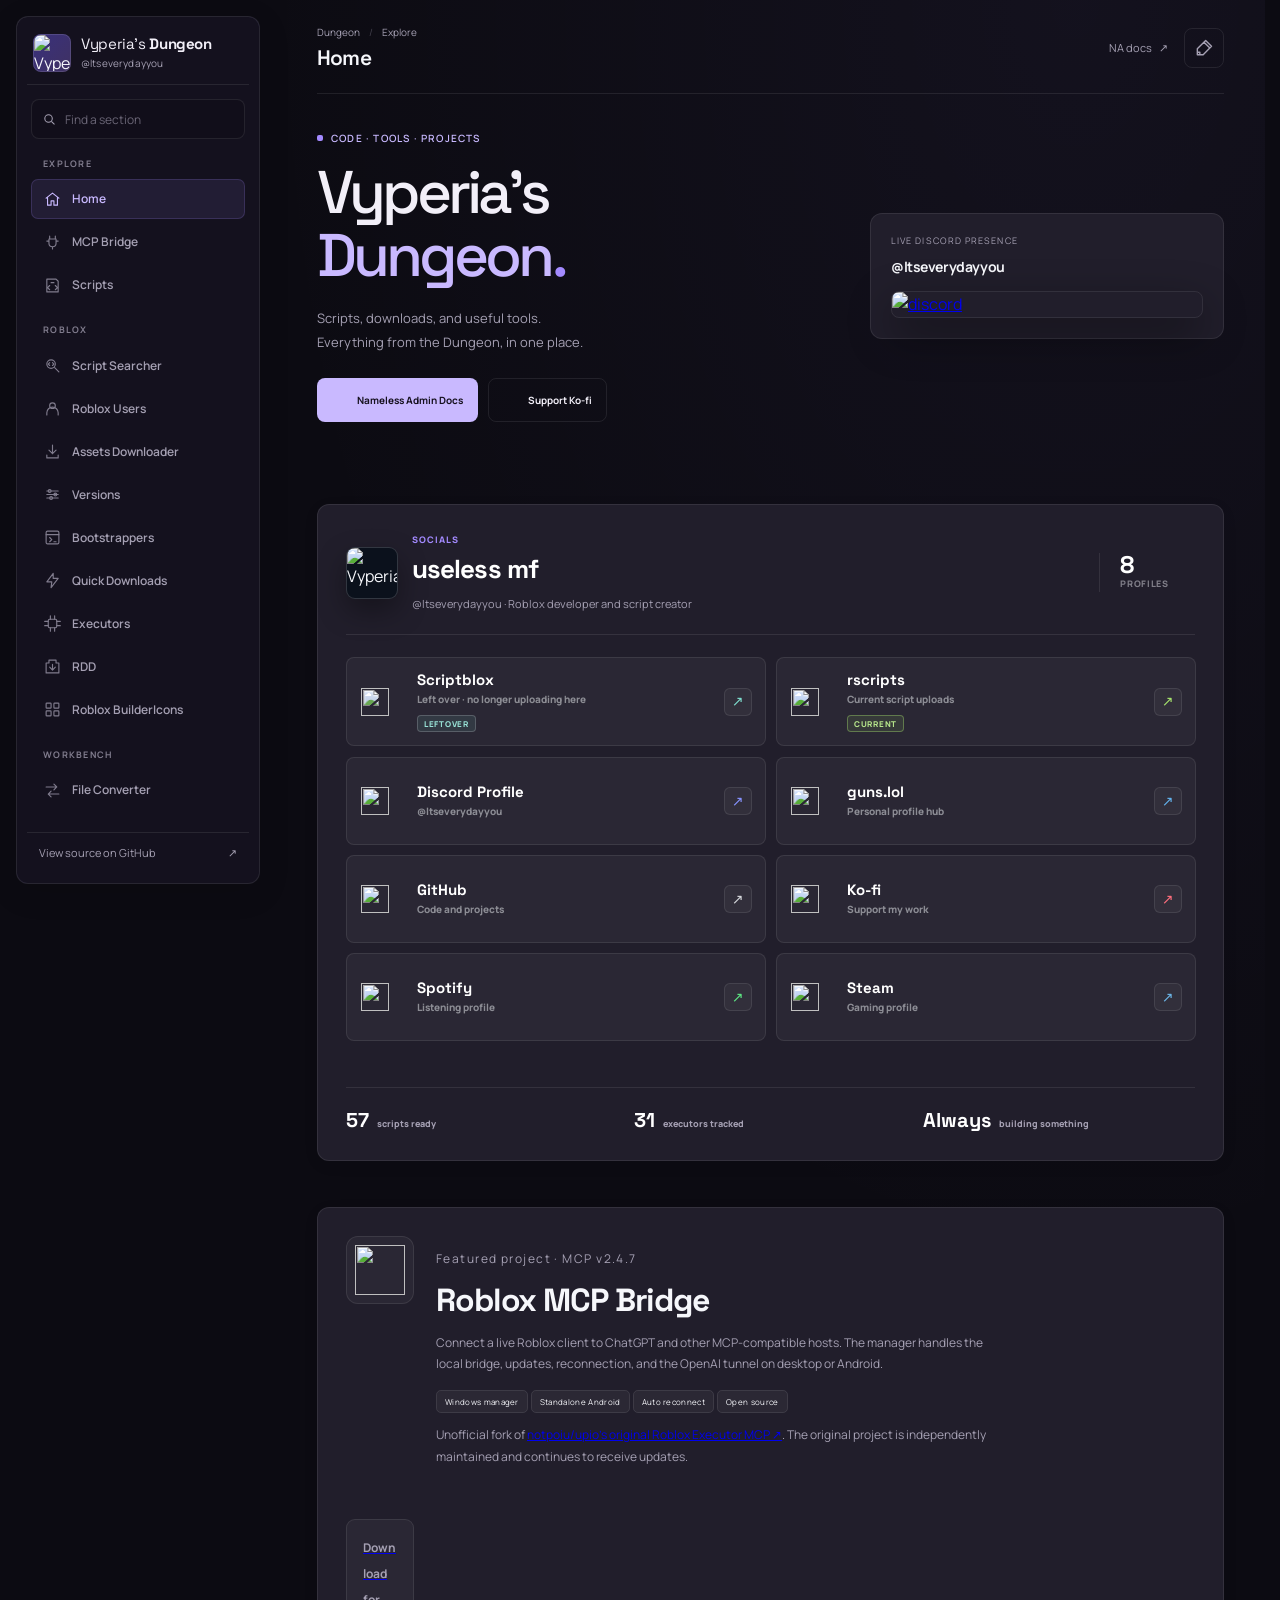
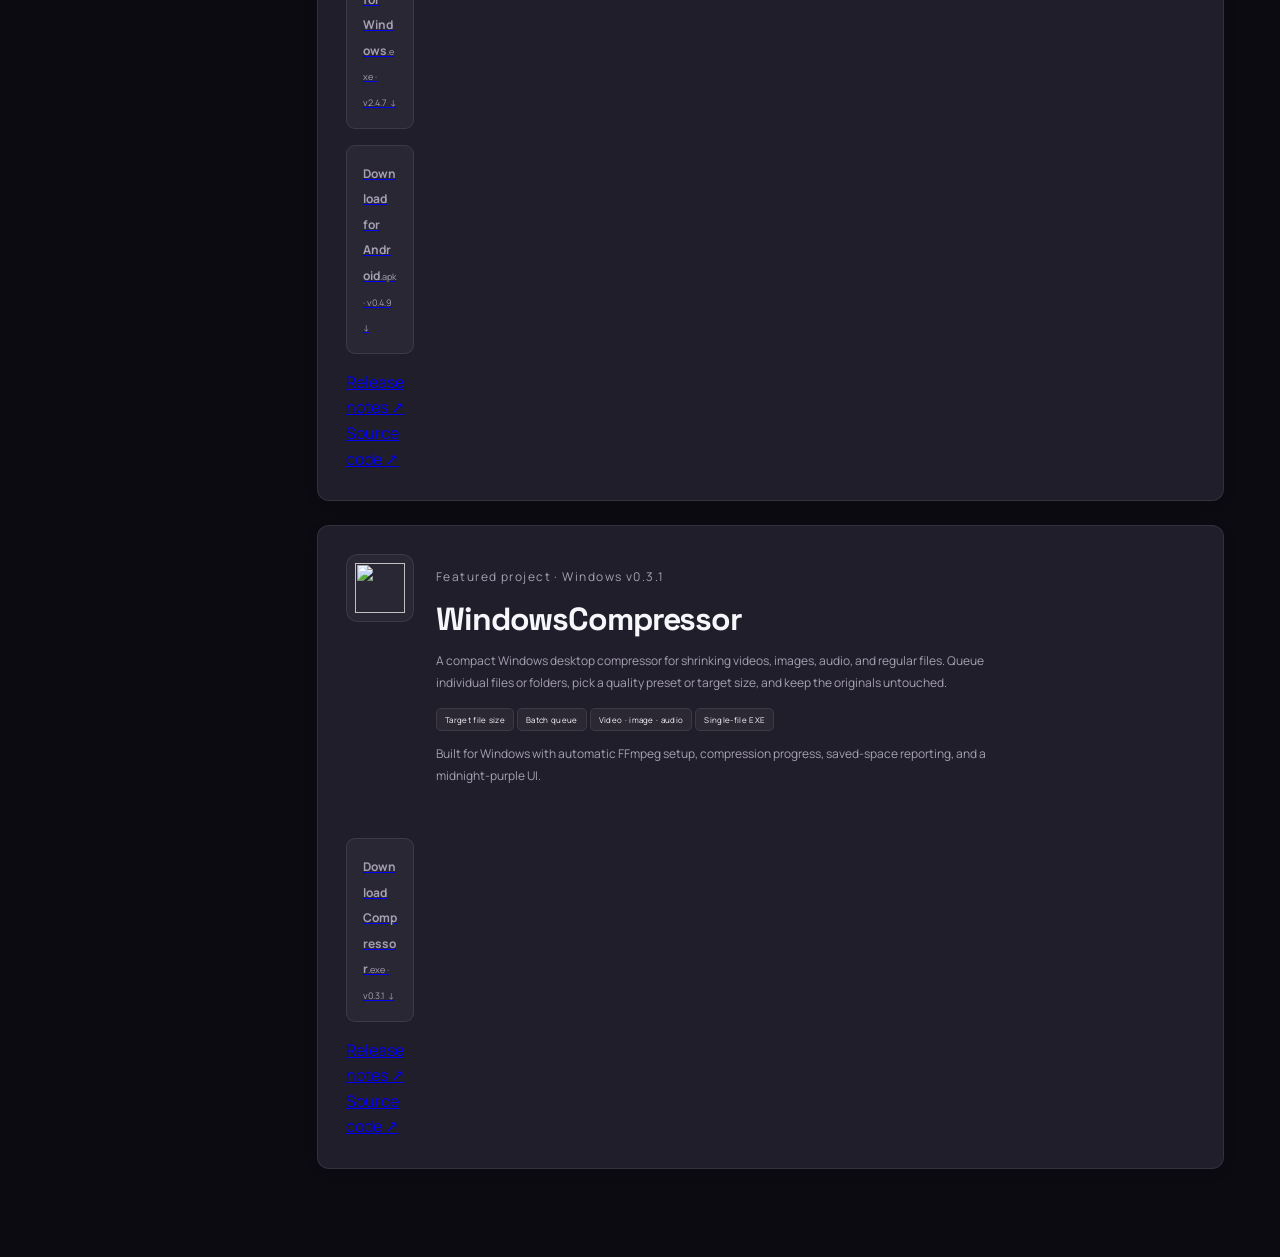
==== commit 1a3652fc: "Polish profile status badge sizing" ====
--- a/index.html
+++ b/index.html
@@ -11690,7 +11690,7 @@
 <link rel="stylesheet" href="tools/dat-editor.css?v=4.1" />
     <script defer src="tools/dat-editor.js"></script>
 
-<link rel="stylesheet" href="site.css?v=4.2" />
+<link rel="stylesheet" href="site.css?v=4.4" />
     <script defer src="site-motion.js?v=4"></script>
 </head>
 
--- a/site.css
+++ b/site.css
@@ -45,6 +45,7 @@
     margin: 0;
     padding: 0;
     position: relative;
+    z-index: auto;
     animation: none;
 }
 body.dungeon-ui .as {
@@ -295,6 +296,7 @@
 body.dungeon-ui .home-social-card__title { font-size: 11px; font-weight: 700; }
 body.dungeon-ui .home-social-card__meta { font-size: 9px; color: var(--mu); }
 body.dungeon-ui .home-social-card__badge { font-size: 8px; }
+body.dungeon-ui .home-social-card__status { display: inline-flex; align-self: flex-start; width: fit-content; margin-top: 3px; padding: 3px 6px; border-radius: 4px; color: color-mix(in srgb, var(--social-accent) 78%, var(--tx)); background: color-mix(in srgb, var(--social-accent) 10%, transparent); font-size: 8px; line-height: 1.2; }
 body.dungeon-ui .home-social-hub__footer { display: grid; grid-template-columns: repeat(3, minmax(0, 1fr)); gap: 16px; margin-top: 24px; padding-top: 20px; border-top: 1px solid var(--ui-line); }
 body.dungeon-ui .home-social-hub__footer > div { display: flex; align-items: baseline; flex-wrap: wrap; gap: 8px; padding: 0; border: 0; }
 body.dungeon-ui .home-social-hub__footer strong { font-size: 20px; }
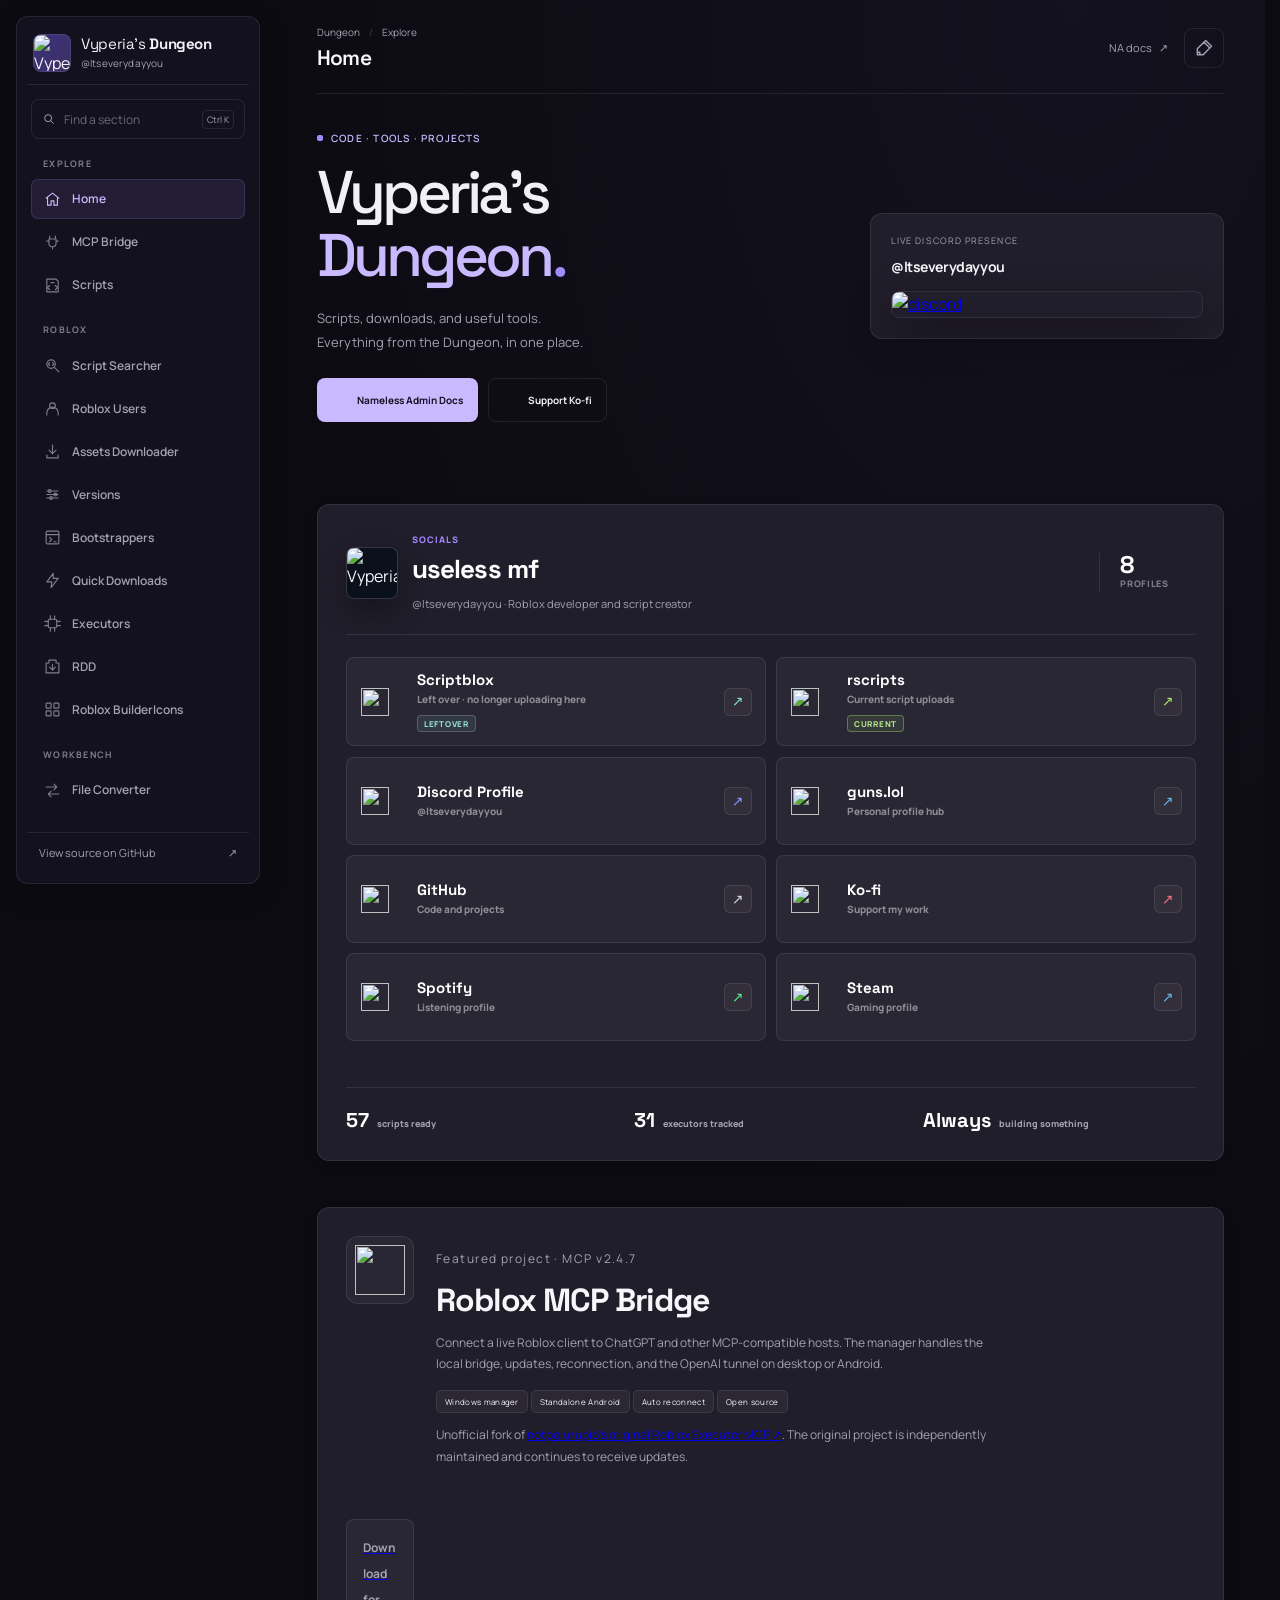
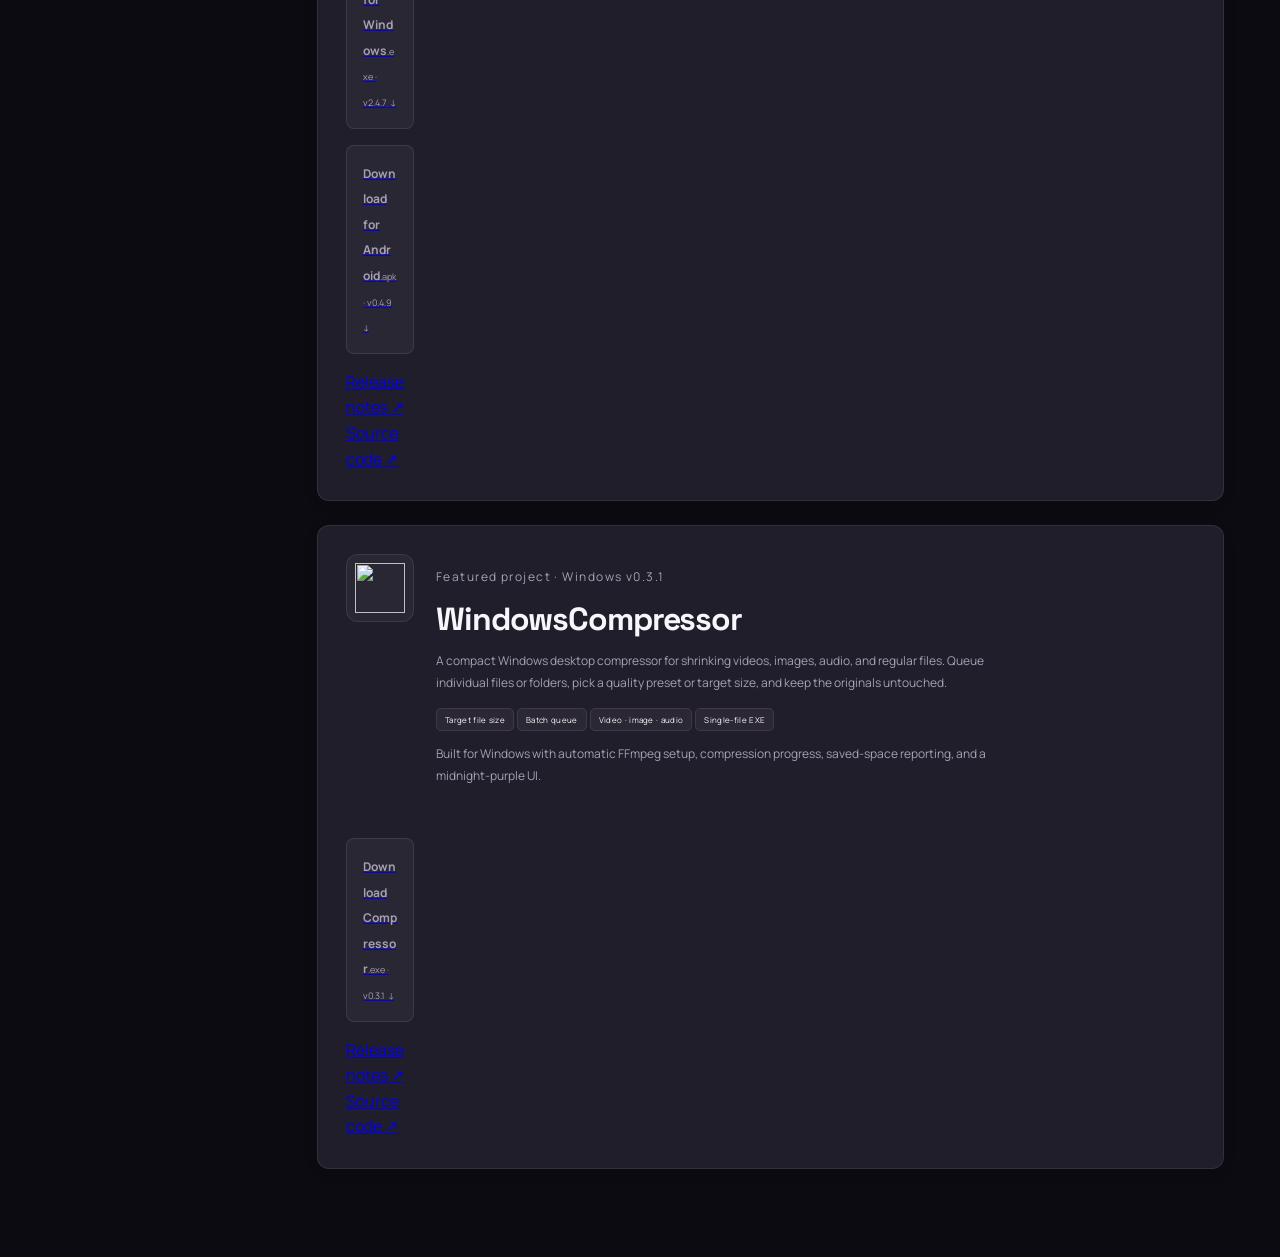
==== commit 40e8bfff: "Refine theme controls, scalable typography, and keyboard navigation" ====
--- a/index.html
+++ b/index.html
@@ -11690,8 +11690,8 @@
 <link rel="stylesheet" href="tools/dat-editor.css?v=4.1" />
     <script defer src="tools/dat-editor.js"></script>
 
-<link rel="stylesheet" href="site.css?v=4.4" />
-    <script defer src="site-motion.js?v=4"></script>
+<link rel="stylesheet" href="site.css?v=5.0" />
+    <script defer src="site-motion.js?v=5"></script>
 </head>
 
 <body class="dungeon-ui" data-page="h">
@@ -11714,7 +11714,8 @@
                 </button>
             </div>
             <nav class="nb" id="nb" aria-label="Sections">
-                <label class="nav-find"><svg viewBox="0 0 24 24" width="17" height="17" aria-hidden="true"><circle cx="10.5" cy="10.5" r="6" fill="none" stroke="currentColor" stroke-width="1.7"/><path d="m15 15 5 5" stroke="currentColor" stroke-width="1.7"/></svg><input id="nav-find" type="search" placeholder="Find a section" aria-label="Find a section" autocomplete="off" /></label>
+                <label class="nav-find"><svg viewBox="0 0 24 24" width="17" height="17" aria-hidden="true"><circle cx="10.5" cy="10.5" r="6" fill="none" stroke="currentColor" stroke-width="1.7"/><path d="m15 15 5 5" stroke="currentColor" stroke-width="1.7"/></svg><input id="nav-find" type="search" placeholder="Find a section" aria-label="Find a section" aria-keyshortcuts="Control+K Meta+K" aria-describedby="nav-results" autocomplete="off" /><kbd class="nav-shortcut" aria-hidden="true">Ctrl K</kbd></label>
+                <span id="nav-results" class="sr-only" role="status" aria-live="polite" aria-atomic="true"></span>
                 <div class="nav-group"><span class="nav-label">Explore</span>
                 <button class="tb act" data-t="h">Home</button>
                 <button class="tb" data-t="q">MCP Bridge</button>
@@ -12164,73 +12165,54 @@
             </section>
 
             <section id="pt" class="pp">
-                <div class="g ed">
-                    <h3>Theme</h3>
-                    <div class="th">
-                        <div class="fi">
-                            <span>Accent</span>
-                            <input id="c_ac" type="color" value="#6c5cff" />
+                <div class="g ed theme-settings">
+                    <header class="theme-head">
+                        <p class="theme-eyebrow">Your workspace</p>
+                        <h3>Make it yours.</h3>
+                        <p>Fine-tune the colors, surfaces, and motion. Every change previews as you go.</p>
+                    </header>
+                    <div class="theme-grid">
+                        <fieldset class="theme-group theme-group--colors">
+                            <legend>Colors</legend>
+                            <div class="theme-colors">
+                                <label class="theme-field theme-field--color" for="c_ac"><span>Primary accent</span><span class="theme-color"><input id="c_ac" type="color" value="#a38aff" /><output for="c_ac" data-theme-value="c_ac" aria-hidden="true">#A38AFF</output></span></label>
+                                <label class="theme-field theme-field--color" for="c_ac2"><span>Secondary accent</span><span class="theme-color"><input id="c_ac2" type="color" value="#c9b9ff" /><output for="c_ac2" data-theme-value="c_ac2" aria-hidden="true">#C9B9FF</output></span></label>
+                                <label class="theme-field theme-field--color" for="c_g1"><span>Page background</span><span class="theme-color"><input id="c_g1" type="color" value="#0c0b12" /><output for="c_g1" data-theme-value="c_g1" aria-hidden="true">#0C0B12</output></span></label>
+                                <label class="theme-field theme-field--color" for="c_g2"><span>Panel background</span><span class="theme-color"><input id="c_g2" type="color" value="#14111e" /><output for="c_g2" data-theme-value="c_g2" aria-hidden="true">#14111E</output></span></label>
+                            </div>
+                        </fieldset>
+                        <fieldset class="theme-group">
+                            <legend>Surfaces</legend>
+                            <div class="theme-fields">
+                                <label class="theme-field" for="r_gl"><span>Hover highlight</span><span class="theme-control"><input id="r_gl" type="range" min="0" max="0.3" step="0.005" value="0.045" /><output for="r_gl" data-theme-value="r_gl" data-unit="%" aria-hidden="true">4.5%</output></span></label>
+                                <label class="theme-field" for="r_bd"><span>Border strength</span><span class="theme-control"><input id="r_bd" type="range" min="0" max="0.3" step="0.005" value="0.085" /><output for="r_bd" data-theme-value="r_bd" data-unit="%" aria-hidden="true">8.5%</output></span></label>
+                                <label class="theme-field" for="n_rad"><span>Card corners</span><span class="theme-control"><input id="n_rad" type="number" min="8" max="30" step="1" value="12" /><output for="n_rad" data-theme-value="n_rad" data-unit="px" aria-hidden="true">12px</output></span></label>
+                                <label class="theme-field" for="r_panel"><span>Panel shade</span><span class="theme-control"><input id="r_panel" type="range" min="0.72" max="0.98" step="0.01" value="0.94" /><output for="r_panel" data-theme-value="r_panel" data-unit="%" aria-hidden="true">94%</output></span></label>
+                                <label class="theme-field" for="r_blur"><span>Modal backdrop blur</span><span class="theme-control"><input id="r_blur" type="range" min="0" max="36" step="1" value="5" /><output for="r_blur" data-theme-value="r_blur" data-unit="px" aria-hidden="true">5px</output></span></label>
+                                <label class="theme-field" for="r_glow"><span>Ambient glow</span><span class="theme-control"><input id="r_glow" type="range" min="0.15" max="1" step="0.01" value="0.55" /><output for="r_glow" data-theme-value="r_glow" data-unit="%" aria-hidden="true">55%</output></span></label>
+                            </div>
+                        </fieldset>
+                        <fieldset class="theme-group">
+                            <legend>Type &amp; motion</legend>
+                            <div class="theme-fields">
+                                <label class="theme-field" for="n_fs"><span>Text size</span><span class="theme-control"><input id="n_fs" type="number" min="12" max="20" step="1" value="16" /><output for="n_fs" data-theme-value="n_fs" data-unit="px" aria-hidden="true">16px</output></span></label>
+                                <label class="theme-field" for="n_title"><span>Homepage title size</span><span class="theme-control"><input id="n_title" type="number" min="56" max="140" step="1" value="68" /><output for="n_title" data-theme-value="n_title" data-unit="px" aria-hidden="true">68px</output></span></label>
+                                <label class="theme-field" for="r_motion"><span>Animation timing</span><span class="theme-control"><input id="r_motion" type="range" min="0.6" max="1.8" step="0.05" value="1" /><output for="r_motion" data-theme-value="r_motion" data-unit="×" aria-hidden="true">1×</output></span></label>
+                                <label class="theme-field" for="n_cursor"><span>Cursor glow size</span><span class="theme-control"><input id="n_cursor" type="number" min="80" max="320" step="10" value="180" /><output for="n_cursor" data-theme-value="n_cursor" data-unit="px" aria-hidden="true">180px</output></span></label>
+                            </div>
+                            <p class="theme-help">Cursor glow appears with a mouse. Animations follow your device's reduced-motion preference.</p>
+                        </fieldset>
+                    </div>
+                    <footer class="theme-footer">
+                        <p>Save keeps your choices on this device.</p>
+                        <div class="cs">
+                            <button class="pl" id="t_apply" type="button">Apply</button>
+                            <button class="pl sc" id="t_save" type="button">Save theme</button>
+                            <button class="pl" id="t_random" type="button">Randomize</button>
+                            <button class="pl" id="t_copy" type="button">Copy JSON</button>
+                            <button class="pl" id="t_reset" type="button">Reset</button>
                         </div>
-                        <div class="fi">
-                            <span>Accent 2</span>
-                            <input id="c_ac2" type="color" value="#a37bff" />
-                        </div>
-                        <div class="fi">
-                            <span>BG 1</span>
-                            <input id="c_g1" type="color" value="#050507" />
-                        </div>
-                        <div class="fi">
-                            <span>BG 2</span>
-                            <input id="c_g2" type="color" value="#0d0d12" />
-                        </div>
-                        <div class="fi">
-                            <span>Glass</span>
-                            <input id="r_gl" type="range" min="0" max="0.3" step="0.01" value="0.08" />
-                        </div>
-                        <div class="fi">
-                            <span>Border</span>
-                            <input id="r_bd" type="range" min="0" max="0.3" step="0.01" value="0.12" />
-                        </div>
-                        <div class="fi">
-                            <span>Radius</span>
-                            <input id="n_rad" type="number" min="8" max="30" step="1" value="16" />
-                        </div>
-                        <div class="fi">
-                            <span>Font px</span>
-                            <input id="n_fs" type="number" min="12" max="20" step="1" value="15" />
-                        </div>
-                        <div class="fi">
-                            <span>Panel</span>
-                            <input id="r_panel" type="range" min="0.72" max="0.98" step="0.01" value="0.92" />
-                        </div>
-                        <div class="fi">
-                            <span>Blur</span>
-                            <input id="r_blur" type="range" min="0" max="36" step="1" value="22" />
-                        </div>
-                        <div class="fi">
-                            <span>Glow</span>
-                            <input id="r_glow" type="range" min="0.15" max="1" step="0.01" value="0.55" />
-                        </div>
-                        <div class="fi">
-                            <span>Motion</span>
-                            <input id="r_motion" type="range" min="0.6" max="1.8" step="0.05" value="1" />
-                        </div>
-                        <div class="fi">
-                            <span>Title px</span>
-                            <input id="n_title" type="number" min="56" max="140" step="1" value="101" />
-                        </div>
-                        <div class="fi">
-                            <span>Cursor glow</span>
-                            <input id="n_cursor" type="number" min="80" max="320" step="10" value="180" />
-                        </div>
-                    </div>
-                    <div class="cs">
-                        <button class="pl" id="t_apply">Apply</button>
-                        <button class="pl sc" id="t_save">Save</button>
-                        <button class="pl" id="t_random">Randomize</button>
-                        <button class="pl" id="t_copy">Copy JSON</button>
-                        <button class="pl" id="t_reset">Reset</button>
-                    </div>
+                    </footer>
                 </div>
             </section>
 
@@ -24130,19 +24112,19 @@
 
         function themeDefaultConfig() {
             return {
-                ac: "#6c5cff",
-                ac2: "#a37bff",
-                g1: "#050507",
-                g2: "#0d0d12",
-                glA: "0.08",
-                bdA: "0.12",
-                rad: "16px",
-                fs: 15,
-                panelA: "0.92",
-                blurAmt: 22,
+                ac: "#a38aff",
+                ac2: "#c9b9ff",
+                g1: "#0c0b12",
+                g2: "#14111e",
+                glA: "0.045",
+                bdA: "0.085",
+                rad: "12px",
+                fs: 16,
+                panelA: "0.94",
+                blurAmt: 5,
                 ambientA: "0.55",
                 motion: "1",
-                titleMax: "101px",
+                titleMax: "68px",
                 cursorGlow: 180
             };
         }
@@ -24159,32 +24141,33 @@
             if (q("#c_g2")) q("#c_g2").value = normalized.g2;
             if (q("#r_gl")) q("#r_gl").value = normalized.glA;
             if (q("#r_bd")) q("#r_bd").value = normalized.bdA;
-            if (q("#n_rad")) q("#n_rad").value = parseInt(normalized.rad, 10) || 16;
-            if (q("#n_fs")) q("#n_fs").value = normalized.fs || 15;
+            if (q("#n_rad")) q("#n_rad").value = parseInt(normalized.rad, 10) || 12;
+            if (q("#n_fs")) q("#n_fs").value = normalized.fs || 16;
             if (q("#r_panel")) q("#r_panel").value = normalized.panelA;
-            if (q("#r_blur")) q("#r_blur").value = parseInt(normalized.blurAmt, 10) || 22;
+            if (q("#r_blur")) q("#r_blur").value = parseInt(normalized.blurAmt, 10) || 0;
             if (q("#r_glow")) q("#r_glow").value = normalized.ambientA;
             if (q("#r_motion")) q("#r_motion").value = normalized.motion;
-            if (q("#n_title")) q("#n_title").value = parseInt(normalized.titleMax, 10) || 101;
+            if (q("#n_title")) q("#n_title").value = parseInt(normalized.titleMax, 10) || 68;
             if (q("#n_cursor")) q("#n_cursor").value = parseInt(normalized.cursorGlow, 10) || 180;
+            window.dispatchEvent(new CustomEvent("dungeon:theme"));
         }
 
         function themeGet() {
             const styles = getComputedStyle(document.documentElement);
             return {
-                ac: styles.getPropertyValue("--ac").trim() || "#6c5cff",
-                ac2: styles.getPropertyValue("--ac2").trim() || "#a37bff",
-                g1: styles.getPropertyValue("--g1").trim() || "#050507",
-                g2: styles.getPropertyValue("--g2").trim() || "#0d0d12",
-                glA: styles.getPropertyValue("--glA").trim() || "0.08",
-                bdA: styles.getPropertyValue("--bdA").trim() || "0.12",
-                rad: styles.getPropertyValue("--rad").trim() || "16px",
-                fs: parseInt(styles.fontSize, 10) || 15,
-                panelA: styles.getPropertyValue("--panelA").trim() || "0.92",
-                blurAmt: parseInt(styles.getPropertyValue("--blurAmt"), 10) || 22,
+                ac: styles.getPropertyValue("--ac").trim() || "#a38aff",
+                ac2: styles.getPropertyValue("--ac2").trim() || "#c9b9ff",
+                g1: styles.getPropertyValue("--g1").trim() || "#0c0b12",
+                g2: styles.getPropertyValue("--g2").trim() || "#14111e",
+                glA: styles.getPropertyValue("--glA").trim() || "0.045",
+                bdA: styles.getPropertyValue("--bdA").trim() || "0.085",
+                rad: styles.getPropertyValue("--rad").trim() || "12px",
+                fs: parseInt(styles.fontSize, 10) || 16,
+                panelA: styles.getPropertyValue("--panelA").trim() || "0.94",
+                blurAmt: parseInt(styles.getPropertyValue("--blurAmt"), 10) || 0,
                 ambientA: styles.getPropertyValue("--ambientA").trim() || "0.55",
                 motion: styles.getPropertyValue("--motion").trim() || "1",
-                titleMax: styles.getPropertyValue("--titleMax").trim() || "101px",
+                titleMax: styles.getPropertyValue("--titleMax").trim() || "68px",
                 cursorGlow: parseInt(styles.getPropertyValue("--cursorGlow"), 10) || 180
             };
         }
@@ -24207,7 +24190,7 @@
             );
             root.style.setProperty("--panelA", `${normalized.panelA}`);
             root.style.setProperty("--panel", `rgba(9, 9, 14, ${normalized.panelA})`);
-            root.style.setProperty("--blurAmt", `${parseInt(normalized.blurAmt, 10) || 22}`);
+            root.style.setProperty("--blurAmt", `${Number.isFinite(Number(normalized.blurAmt)) ? Number(normalized.blurAmt) : 5}`);
             root.style.setProperty("--ambientA", `${normalized.ambientA}`);
             root.style.setProperty("--motion", `${normalized.motion}`);
             root.style.setProperty(
@@ -24215,7 +24198,9 @@
                 typeof normalized.titleMax === "number" ? `${normalized.titleMax}px` : normalized.titleMax
             );
             root.style.setProperty("--cursorGlow", `${parseInt(normalized.cursorGlow, 10) || 180}`);
-            root.style.fontSize = `${normalized.fs || 15}px`;
+            root.style.setProperty("--title-scale", String((parseInt(normalized.titleMax, 10) || 68) / 68));
+            root.style.fontSize = `${normalized.fs || 16}px`;
+            window.dispatchEvent(new CustomEvent("dungeon:theme"));
         }
 
         function themeSave() {
@@ -24291,12 +24276,12 @@
                 glA: q("#r_gl").value,
                 bdA: q("#r_bd").value,
                 rad: `${q("#n_rad").value}px`,
-                fs: parseInt(q("#n_fs").value, 10) || 15,
+                fs: parseInt(q("#n_fs").value, 10) || 16,
                 panelA: q("#r_panel").value,
-                blurAmt: parseInt(q("#r_blur").value, 10) || 22,
+                blurAmt: parseInt(q("#r_blur").value, 10) || 0,
                 ambientA: q("#r_glow").value,
                 motion: q("#r_motion").value,
-                titleMax: `${parseInt(q("#n_title").value, 10) || 101}px`,
+                titleMax: `${parseInt(q("#n_title").value, 10) || 68}px`,
                 cursorGlow: parseInt(q("#n_cursor").value, 10) || 180
             };
             themeApply(theme);
--- a/site.css
+++ b/site.css
@@ -5,13 +5,23 @@
     --ac2: #c9b9ff;
     --tx: #f2eff8;
     --mu: #a5a0b3;
-    --radius-panel: 12px;
-    --radius-control: 8px;
-    --radius-compact: 6px;
-    --ui-line: rgba(255, 255, 255, .085);
-    --ui-hover: rgba(255, 255, 255, .045);
+    --rad: 12px;
+    --glA: .045;
+    --bdA: .085;
+    --panelA: .94;
+    --blurAmt: 5;
+    --ambientA: .55;
+    --motion: 1;
+    --titleMax: 68px;
+    --title-scale: 1;
+    --cursorGlow: 180;
+    --radius-panel: var(--rad);
+    --radius-control: max(4px, calc(var(--rad) * .667));
+    --radius-compact: max(4px, calc(var(--rad) * .5));
+    --ui-line: rgba(255, 255, 255, var(--bdA));
+    --ui-hover: rgba(255, 255, 255, var(--glA));
     --ui-card: #15121e;
-    --ui-card: color-mix(in srgb, var(--g2) 94%, var(--tx));
+    --ui-card: color-mix(in srgb, var(--g2) calc(var(--panelA) * 100%), var(--tx));
     --ui-soft: color-mix(in srgb, var(--ac) 10%, transparent);
     --ui-ease: cubic-bezier(.22, 1, .36, 1);
     --ui-speed: calc(220ms * var(--motion, 1));
@@ -20,7 +30,7 @@
 
 html { scroll-behavior: smooth; scroll-padding-top: 24px; }
 body.dungeon-ui {
-    background: radial-gradient(ellipse 65% 45% at 85% 0, color-mix(in srgb, var(--ac) 5%, transparent), transparent), var(--g1);
+    background: radial-gradient(ellipse 65% 45% at 85% 0, color-mix(in srgb, var(--ac) calc(var(--ambientA) * 9%), transparent), transparent), var(--g1);
     font-family: "Manrope", system-ui, sans-serif;
     font-size: 1rem;
     line-height: 1.6;
@@ -61,7 +71,7 @@
     align-items: stretch;
     gap: 14px;
     border: 1px solid var(--ui-line);
-    border-radius: 12px;
+    border-radius: var(--radius-panel);
     background: var(--g2);
     box-shadow: 0 8px 32px rgba(0, 0, 0, .12);
     backdrop-filter: none;
@@ -93,9 +103,9 @@
 }
 body.dungeon-ui .brand-icon, body.dungeon-ui .brand-icon .av { width: 38px; height: 38px; flex: 0 0 38px; margin: 0 !important; box-shadow: none; }
 body.dungeon-ui .brand-copy { display: flex; flex-direction: column; align-items: flex-start; justify-content: center; gap: 2px; min-width: 0; height: auto; text-align: left; }
-body.dungeon-ui .brand-label { display: block; font-family: "Space Grotesk", sans-serif; font-size: 15px; line-height: 1.3; letter-spacing: -.025em; color: var(--tx); white-space: normal; text-transform: none; }
+body.dungeon-ui .brand-label { display: block; font-family: "Space Grotesk", sans-serif; font-size: 0.9375rem; line-height: 1.3; letter-spacing: -.025em; color: var(--tx); white-space: normal; text-transform: none; }
 body.dungeon-ui .brand-label strong { font-weight: 700; }
-body.dungeon-ui .brand-caption { font-size: 10px; color: var(--mu); letter-spacing: .015em; }
+body.dungeon-ui .brand-caption { font-size: 0.625rem; color: var(--mu); letter-spacing: .015em; }
 body.dungeon-ui .bb { left: 0; right: auto; top: calc(100% + 12px); bottom: auto; }
 body.dungeon-ui .nb {
     position: relative;
@@ -115,18 +125,22 @@
     overflow-y: auto;
     overscroll-behavior: contain;
     scroll-snap-type: none;
+    scroll-padding-block-start: 60px;
     scrollbar-width: thin;
     scrollbar-color: color-mix(in srgb, var(--mu) 30%, transparent) transparent;
     mask-image: none;
     white-space: normal;
 }
 body.dungeon-ui .nb::-webkit-scrollbar { display: block; width: 3px; }
-body.dungeon-ui .nav-find { display: flex; flex: 0 0 auto; align-items: center; gap: 8px; padding: 0 10px; min-height: 40px; border: 1px solid var(--ui-line); border-radius: 8px; color: var(--mu); background: rgba(0, 0, 0, .13); }
+body.dungeon-ui .nav-find { position: sticky; top: 0; z-index: 3; display: flex; flex: 0 0 auto; align-items: center; gap: 8px; padding: 0 10px; min-height: 40px; border: 1px solid var(--ui-line); border-radius: var(--radius-control); color: var(--mu); background: var(--g2); box-shadow: 0 8px 12px var(--g2); }
 body.dungeon-ui .nav-find:focus-within { border-color: var(--ac); }
-body.dungeon-ui .nav-find input { width: 100%; min-width: 0; min-height: 38px; padding: 0; border: 0; outline: none; box-shadow: none; background: transparent; font-size: 12px; color: var(--tx); }
+body.dungeon-ui .nav-find input { width: 100%; min-width: 0; min-height: 38px; padding: 0; border: 0; outline: none; box-shadow: none; background: transparent; font-size: 0.75rem; color: var(--tx); }
 body.dungeon-ui .nav-find input::placeholder { color: var(--mu); }
+body.dungeon-ui .nav-find > svg { flex: 0 0 14px; width: 14px; height: 14px; }
+body.dungeon-ui .nav-shortcut { flex: 0 0 auto; padding: 2px 4px; border: 1px solid var(--ui-line); border-radius: 4px; font: .5625rem "Manrope", sans-serif; white-space: nowrap; }
+body.dungeon-ui .sr-only { position: absolute; width: 1px; height: 1px; padding: 0; margin: -1px; overflow: hidden; clip-path: inset(50%); white-space: nowrap; border: 0; }
 body.dungeon-ui .nav-group { display: flex; flex-direction: column; gap: 3px; }
-body.dungeon-ui .nav-label { padding: 0 12px 5px; font-size: 9px; font-weight: 700; text-transform: uppercase; letter-spacing: .14em; color: var(--mu); opacity: .75; }
+body.dungeon-ui .nav-label { padding: 0 12px 5px; font-size: 0.5625rem; font-weight: 700; text-transform: uppercase; letter-spacing: .14em; color: var(--mu); opacity: .75; }
 body.dungeon-ui .tb {
     display: flex;
     flex: 0 0 auto !important;
@@ -140,7 +154,7 @@
     border-radius: 7px;
     background: transparent;
     color: var(--mu);
-    font-size: 12px;
+    font-size: 0.75rem;
     font-weight: 600;
     line-height: 1.35;
     text-align: left;
@@ -157,8 +171,8 @@
 body.dungeon-ui .tb::after { display: none; }
 body.dungeon-ui .tb.act { background: var(--ui-soft); border-color: color-mix(in srgb, var(--ac) 18%, transparent); color: var(--ac2); box-shadow: none; }
 body.dungeon-ui .tb.act svg { opacity: 1; }
-body.dungeon-ui .nav-empty { padding: 8px 12px; font-size: 12px; color: var(--mu); }
-body.dungeon-ui .nav-source { display: flex; flex: 0 0 auto; justify-content: space-between; gap: 10px; padding: 11px 12px; border-top: 1px solid var(--ui-line); color: var(--mu); font-size: 11px; text-decoration: none; }
+body.dungeon-ui .nav-empty { padding: 8px 12px; font-size: 0.75rem; color: var(--mu); }
+body.dungeon-ui .nav-source { display: flex; flex: 0 0 auto; justify-content: space-between; gap: 10px; padding: 11px 12px; border-top: 1px solid var(--ui-line); color: var(--mu); font-size: 0.6875rem; text-decoration: none; }
 body.dungeon-ui .nav-toggle, body.dungeon-ui .nav-shade { display: none; }
 
 body.dungeon-ui main {
@@ -175,14 +189,14 @@
 }
 body.dungeon-ui main > * { max-width: 1280px; margin-inline: auto; min-width: 0; }
 body.dungeon-ui .workspace-head { display: flex; align-items: center; justify-content: space-between; gap: 16px; padding-bottom: 22px; margin-bottom: 28px; border-bottom: 1px solid var(--ui-line); }
-body.dungeon-ui .workspace-path { display: flex; align-items: center; gap: 9px; margin: 0 0 5px; color: var(--mu); font-size: 10px; }
+body.dungeon-ui .workspace-path { display: flex; align-items: center; gap: 9px; margin: 0 0 5px; color: var(--mu); font-size: 0.625rem; }
 body.dungeon-ui .workspace-path > span:first-child { opacity: .35; }
-body.dungeon-ui .workspace-head h2 { margin: 0; font-size: 21px; font-weight: 600; line-height: 1.25; }
+body.dungeon-ui .workspace-head h2 { margin: 0; font-size: 1.3125rem; font-weight: 600; line-height: 1.25; }
 body.dungeon-ui .workspace-tools { display: flex; align-items: center; gap: 16px; flex: 0 0 auto; }
-body.dungeon-ui .workspace-tools a { color: var(--mu); font-size: 11px; text-decoration: none; }
+body.dungeon-ui .workspace-tools a { color: var(--mu); font-size: 0.6875rem; text-decoration: none; }
 body.dungeon-ui .workspace-tools a span { margin-left: 5px; }
-body.dungeon-ui .workspace-theme { display: grid; place-items: center; width: 40px; height: 40px; padding: 0; border: 1px solid var(--ui-line); border-radius: 8px; color: var(--mu); background: transparent; cursor: pointer; }
-body.dungeon-ui .skip-link { position: fixed; left: 20px; top: 20px; padding: 10px 18px; border-radius: 8px; background: var(--ac2); color: var(--g1); font-weight: 700; z-index: 10050; transform: translateY(-160%); }
+body.dungeon-ui .workspace-theme { display: grid; place-items: center; width: 40px; height: 40px; padding: 0; border: 1px solid var(--ui-line); border-radius: var(--radius-control); color: var(--mu); background: transparent; cursor: pointer; }
+body.dungeon-ui .skip-link { position: fixed; left: 20px; top: 20px; padding: 10px 18px; border-radius: var(--radius-control); background: var(--ac2); color: var(--g1); font-weight: 700; z-index: 10050; transform: translateY(-160%); }
 body.dungeon-ui .skip-link:focus { transform: none; }
 
 body.dungeon-ui .hero-shell { display: none; min-height: 0; padding: 8px 0 36px; margin-bottom: 24px; animation: none; }
@@ -190,27 +204,27 @@
 body.dungeon-ui .hero-shell::before, body.dungeon-ui .hero-shell::after, body.dungeon-ui .hero::before, body.dungeon-ui .hero::after { display: none; }
 body.dungeon-ui .hero { display: grid; grid-template-columns: minmax(0, 1.2fr) minmax(240px, .8fr); width: 100%; min-height: 0; gap: 32px; align-items: center; margin: 0; padding: 0; border: 0; background: none; box-shadow: none; }
 body.dungeon-ui .hero__copy, body.dungeon-ui .hero-side { animation: none; padding: 0; }
-body.dungeon-ui .dungeon-eyebrow { display: flex; align-items: center; gap: 8px; margin: 0 0 16px; color: var(--ac2); font-size: 10px; font-weight: 600; letter-spacing: .12em; text-transform: uppercase; }
+body.dungeon-ui .dungeon-eyebrow { display: flex; align-items: center; gap: 8px; margin: 0 0 16px; color: var(--ac2); font-size: 0.625rem; font-weight: 600; letter-spacing: .12em; text-transform: uppercase; }
 body.dungeon-ui .dungeon-eyebrow > span { width: 6px; height: 6px; border-radius: 2px; background: var(--ac); }
-body.dungeon-ui .tt { max-width: none; margin: 0; font-family: "Space Grotesk", sans-serif; font-size: clamp(36px, 4.7vw, 68px); font-weight: 500; line-height: 1.04; letter-spacing: -.065em; color: var(--tx); background: none; -webkit-text-fill-color: currentColor; animation: none; filter: none; }
+body.dungeon-ui .tt { max-width: none; margin: 0; font-family: "Space Grotesk", sans-serif; font-size: clamp(2.25rem, calc(4.7vw * var(--title-scale)), var(--titleMax)); font-weight: 500; line-height: 1.04; letter-spacing: -.065em; color: var(--tx); background: none; -webkit-text-fill-color: currentColor; animation: none; filter: none; }
 body.dungeon-ui .tt > span { display: block; color: var(--ac2); }
 body.dungeon-ui .title-dot { color: var(--ac); }
-body.dungeon-ui .dungeon-intro { margin: 20px 0 0; color: var(--mu); font-size: 13px; line-height: 1.8; }
+body.dungeon-ui .dungeon-intro { margin: 20px 0 0; color: var(--mu); font-size: 0.8125rem; line-height: 1.8; }
 body.dungeon-ui .hero__actions { display: flex; flex-direction: row; flex-wrap: wrap; align-items: center; gap: 10px; margin-top: 24px; }
-body.dungeon-ui .hero__actions .btn { min-height: 44px; padding: 10px 14px; font-size: 10px; font-weight: 700; letter-spacing: 0; text-transform: none; border-radius: 8px; white-space: normal; box-shadow: none; }
+body.dungeon-ui .hero__actions .btn { min-height: 44px; padding: 10px 14px; font-size: 0.625rem; font-weight: 700; letter-spacing: 0; text-transform: none; border-radius: var(--radius-control); white-space: normal; box-shadow: none; }
 body.dungeon-ui .hero__actions .btn--na-docs { background: var(--ac2); color: #16111e; border: 1px solid transparent; }
 body.dungeon-ui .hero__actions .btn--kofi { background: transparent; color: var(--tx); border: 1px solid var(--ui-line); }
 body.dungeon-ui .hero__actions .btn--kofi .btn__icon { filter: invert(68%) sepia(26%) saturate(1100%) hue-rotate(311deg); }
 body.dungeon-ui .hero__actions .btn__icon { width: 17px; height: 17px; }
 body.dungeon-ui .hero__actions .top__theme-btn { display: none; }
 body.dungeon-ui .hero-side { min-width: 0; width: 100%; gap: 0; }
-body.dungeon-ui .pz { display: flex; flex-direction: column; align-items: stretch; gap: 12px; min-height: 0; margin: 0; padding: 20px; border: 1px solid var(--ui-line); border-radius: 12px; background: var(--ui-card); box-shadow: none; animation: none; }
+body.dungeon-ui .pz { display: flex; flex-direction: column; align-items: stretch; gap: 12px; min-height: 0; margin: 0; padding: 20px; border: 1px solid var(--ui-line); border-radius: var(--radius-panel); background: var(--ui-card); box-shadow: none; animation: none; }
 body.dungeon-ui .presence-card__meta { min-width: 0; padding: 0; }
-body.dungeon-ui .presence-card__eyebrow { font-size: 9px; letter-spacing: .12em; color: var(--mu); }
-body.dungeon-ui .presence-card__meta strong { display: block; margin-top: 4px; font-size: 14px; }
+body.dungeon-ui .presence-card__eyebrow { font-size: 0.5625rem; letter-spacing: .12em; color: var(--mu); }
+body.dungeon-ui .presence-card__meta strong { display: block; margin-top: 4px; font-size: 0.875rem; }
 body.dungeon-ui .presence-card__meta p { display: none; }
 body.dungeon-ui .pz > a { min-width: 0; width: 100%; }
-body.dungeon-ui .pz img { display: block; width: 100%; height: auto; max-height: 170px; object-fit: contain; object-position: left center; border-radius: 8px; }
+body.dungeon-ui .pz img { display: block; width: 100%; height: auto; max-height: 170px; object-fit: contain; object-position: left center; border-radius: var(--radius-control); }
 body.dungeon-ui .hero-strip { display: none; }
 body.dungeon-ui main > .pp { width: 100%; margin-top: 0; padding: 0; opacity: 1; transform: none; transition: none; }
 body.dungeon-ui .pp.on { display: block; }
@@ -236,7 +250,7 @@
 body.dungeon-ui #ps .scripts-showcase, body.dungeon-ui #pu .g.ed.bootstrapper-catalog, body.dungeon-ui #pz .g.ed.bootstrapper-catalog { width: 100%; margin: 0; padding: clamp(18px, 2.5vw, 28px); background: var(--ui-card); border-color: var(--ui-line); box-shadow: none; }
 body.dungeon-ui :where(.g.ed, .home-social-hub, .scripts-showcase, .mcp-spotlight, .bootstrapper-catalog)::before,
 body.dungeon-ui :where(.g.ed, .home-social-hub, .scripts-showcase, .mcp-spotlight, .bootstrapper-catalog)::after { display: none; }
-body.dungeon-ui :where(.g.ed, .bootstrapper-catalog) h3 { font-size: clamp(22px, 2.5vw, 30px); line-height: 1.25; margin-top: 0; color: var(--tx); background: none; -webkit-text-fill-color: currentColor; }
+body.dungeon-ui :where(.g.ed, .bootstrapper-catalog) h3 { font-size: clamp(1.375rem, 2.5vw, 1.875rem); line-height: 1.25; margin-top: 0; color: var(--tx); background: none; -webkit-text-fill-color: currentColor; }
 body.dungeon-ui :where(.pl, .bn, .btn, .rdd-actions button, .version-card__refresh, .executor-tab, .script-searcher__panel-button, .bootstrapper-card__links a, .script-card__button, .assets-downloader__results-controls button) {
     display: inline-flex;
     align-items: center;
@@ -249,7 +263,7 @@
     border-radius: var(--radius-control);
     background: var(--ui-hover);
     color: var(--tx);
-    font-size: 11px;
+    font-size: 0.6875rem;
     font-weight: 650;
     line-height: 1.4;
     letter-spacing: 0;
@@ -271,65 +285,65 @@
     box-shadow: none;
 }
 body.dungeon-ui :where(input:not([type="checkbox"]):not([type="radio"]):not([type="range"]):not([type="color"]), select) { min-height: 40px; padding: 9px 12px; }
-body.dungeon-ui textarea { resize: vertical; padding: 16px; font-family: ui-monospace, "Cascadia Code", Consolas, monospace; font-size: 13px; line-height: 1.75; }
+body.dungeon-ui textarea { resize: vertical; padding: 16px; font-family: ui-monospace, "Cascadia Code", Consolas, monospace; font-size: 0.8125rem; line-height: 1.75; }
 body.dungeon-ui input::placeholder, body.dungeon-ui textarea::placeholder { color: var(--mu); opacity: .6; }
 body.dungeon-ui select option { background: var(--g2); color: var(--tx); }
 body.dungeon-ui :where(input, select, textarea):focus-visible { border-color: var(--ac); outline-offset: 2px; }
-body.dungeon-ui :where(pre, .script-preview, .html-lab__structure-tree, .text-diff__code) { max-width: 100%; min-width: 0; overflow: auto; scrollbar-width: thin; border-radius: 8px; }
+body.dungeon-ui :where(pre, .script-preview, .html-lab__structure-tree, .text-diff__code) { max-width: 100%; min-width: 0; overflow: auto; scrollbar-width: thin; border-radius: var(--radius-control); }
 body.dungeon-ui :where(.cs, .html-lab__toolbar, .text-diff__toolbar, .codex-tabs__actions, .codex-tabs__buttons, .rdd-actions, .lua-manifest__actions, .assets-downloader__results-controls) { display: flex; flex-wrap: wrap; gap: 8px; }
 body.dungeon-ui :where(.html-lab__head, .text-diff__head, .codex-tabs__head, .roblox-user-search__head, .assets-downloader__head, .image-converter__head, .version-card__head, .bi-hero, .rdd-hero) { gap: 20px; }
-body.dungeon-ui :where(.html-lab__status, .text-diff__status, .roblox-user-search__status, .assets-downloader__status, .lua-manifest__status) { font-size: 11px; }
+body.dungeon-ui :where(.html-lab__status, .text-diff__status, .roblox-user-search__status, .assets-downloader__status, .lua-manifest__status) { font-size: 0.6875rem; }
 
 body.dungeon-ui .home-social-hub__header { display: flex; align-items: center; justify-content: space-between; gap: 16px; padding-bottom: 22px; }
 body.dungeon-ui .home-social-hub__identity { grid-template-columns: 52px minmax(0, 1fr); gap: 14px; min-width: 0; }
-body.dungeon-ui .home-social-hub__avatar { width: 52px; height: 52px; border-radius: 9px; }
-body.dungeon-ui .home-social-hub__eyebrow { font-size: 9px; color: var(--ac); letter-spacing: .12em; }
-body.dungeon-ui .home-social-hub__copy h2 { font-size: 26px; line-height: 1.2; margin: 3px 0 5px; }
-body.dungeon-ui .home-social-hub__copy p { font-size: 11px; color: var(--mu); }
+body.dungeon-ui .home-social-hub__avatar { width: 52px; height: 52px; border-radius: var(--radius-control); }
+body.dungeon-ui .home-social-hub__eyebrow { font-size: 0.5625rem; color: var(--ac); letter-spacing: .12em; }
+body.dungeon-ui .home-social-hub__copy h2 { font-size: 1.625rem; line-height: 1.2; margin: 3px 0 5px; }
+body.dungeon-ui .home-social-hub__copy p { font-size: 0.6875rem; color: var(--mu); }
 body.dungeon-ui .home-social-hub__count { background: none; box-shadow: none; border: 0; border-left: 1px solid var(--ui-line); padding: 0 0 0 20px; }
-body.dungeon-ui .home-social-hub__count strong { font-size: 24px; }
-body.dungeon-ui .home-social-hub__count span { font-size: 9px; }
+body.dungeon-ui .home-social-hub__count strong { font-size: 1.5rem; }
+body.dungeon-ui .home-social-hub__count span { font-size: 0.5625rem; }
 body.dungeon-ui .home-social-hub__grid { display: grid; grid-template-columns: repeat(4, minmax(0, 1fr)); gap: 10px; padding-top: 0; }
-body.dungeon-ui .home-social-card { min-height: 88px; padding: 13px; border-radius: 8px; border: 1px solid var(--ui-line); background: var(--ui-hover); box-shadow: none; }
+body.dungeon-ui .home-social-card { min-height: 88px; padding: 13px; border-radius: var(--radius-control); border: 1px solid var(--ui-line); background: var(--ui-hover); box-shadow: none; }
 body.dungeon-ui .home-social-card::before, body.dungeon-ui .home-social-card::after { display: none; }
 body.dungeon-ui .home-social-card__icon { width: 30px; height: 30px; flex: 0 0 30px; border: 0; background: none; box-shadow: none; }
-body.dungeon-ui .home-social-card__title { font-size: 11px; font-weight: 700; }
-body.dungeon-ui .home-social-card__meta { font-size: 9px; color: var(--mu); }
-body.dungeon-ui .home-social-card__badge { font-size: 8px; }
-body.dungeon-ui .home-social-card__status { display: inline-flex; align-self: flex-start; width: fit-content; margin-top: 3px; padding: 3px 6px; border-radius: 4px; color: color-mix(in srgb, var(--social-accent) 78%, var(--tx)); background: color-mix(in srgb, var(--social-accent) 10%, transparent); font-size: 8px; line-height: 1.2; }
+body.dungeon-ui .home-social-card__title { font-size: 0.6875rem; font-weight: 700; }
+body.dungeon-ui .home-social-card__meta { font-size: 0.5625rem; color: var(--mu); }
+body.dungeon-ui .home-social-card__badge { font-size: 0.5rem; }
+body.dungeon-ui .home-social-card__status { display: inline-flex; align-self: flex-start; width: fit-content; margin-top: 3px; padding: 3px 6px; border-radius: 4px; color: color-mix(in srgb, var(--social-accent) 78%, var(--tx)); background: color-mix(in srgb, var(--social-accent) 10%, transparent); font-size: 0.5rem; line-height: 1.2; }
 body.dungeon-ui .home-social-hub__footer { display: grid; grid-template-columns: repeat(3, minmax(0, 1fr)); gap: 16px; margin-top: 24px; padding-top: 20px; border-top: 1px solid var(--ui-line); }
 body.dungeon-ui .home-social-hub__footer > div { display: flex; align-items: baseline; flex-wrap: wrap; gap: 8px; padding: 0; border: 0; }
-body.dungeon-ui .home-social-hub__footer strong { font-size: 20px; }
-body.dungeon-ui .home-social-hub__footer span { font-size: 9px; letter-spacing: 0; color: var(--mu); text-transform: none; }
+body.dungeon-ui .home-social-hub__footer strong { font-size: 1.25rem; }
+body.dungeon-ui .home-social-hub__footer span { font-size: 0.5625rem; letter-spacing: 0; color: var(--mu); text-transform: none; }
 body.dungeon-ui .mcp-spotlight__inner { display: grid; grid-template-columns: 68px minmax(0, 1fr); align-items: start; gap: 22px; }
-body.dungeon-ui .mcp-spotlight__logo { width: 68px; height: 68px; padding: 8px; border: 1px solid var(--ui-line); border-radius: 12px; background: var(--ui-hover); box-shadow: none; }
+body.dungeon-ui .mcp-spotlight__logo { width: 68px; height: 68px; padding: 8px; border: 1px solid var(--ui-line); border-radius: var(--radius-panel); background: var(--ui-hover); box-shadow: none; }
 body.dungeon-ui .mcp-spotlight__logo img { width: 100%; height: 100%; object-fit: contain; animation: none; }
-body.dungeon-ui .mcp-spotlight__copy h2, body.dungeon-ui .mcp-spotlight h2 { margin: 5px 0 10px; font-size: clamp(22px, 2.6vw, 32px); line-height: 1.2; }
-body.dungeon-ui .mcp-spotlight__eyebrow { color: var(--ac); font-size: 9px; letter-spacing: .12em; }
-body.dungeon-ui .mcp-spotlight__copy > p, body.dungeon-ui .mcp-spotlight > p { font-size: 12px; line-height: 1.8; color: var(--mu); max-width: 80ch; }
+body.dungeon-ui .mcp-spotlight__copy h2, body.dungeon-ui .mcp-spotlight h2 { margin: 5px 0 10px; font-size: clamp(1.375rem, 2.6vw, 2rem); line-height: 1.2; }
+body.dungeon-ui .mcp-spotlight__eyebrow { color: var(--ac); font-size: 0.5625rem; letter-spacing: .12em; }
+body.dungeon-ui .mcp-spotlight__copy > p, body.dungeon-ui .mcp-spotlight > p { font-size: 0.75rem; line-height: 1.8; color: var(--mu); max-width: 80ch; }
 body.dungeon-ui .mcp-spotlight__tags { flex-wrap: wrap; gap: 6px; }
-body.dungeon-ui .mcp-spotlight__tags span { padding: 5px 8px; border: 1px solid var(--ui-line); border-radius: 5px; background: var(--ui-hover); font-size: 8px; letter-spacing: .04em; box-shadow: none; }
+body.dungeon-ui .mcp-spotlight__tags span { padding: 5px 8px; border: 1px solid var(--ui-line); border-radius: 5px; background: var(--ui-hover); font-size: 0.5rem; letter-spacing: .04em; box-shadow: none; }
 body.dungeon-ui .mcp-spotlight__downloads { display: grid; grid-template-columns: repeat(2, minmax(0, 1fr)); gap: 10px; margin-top: 22px; }
-body.dungeon-ui .mcp-download { min-width: 0; min-height: 76px; padding: 14px 16px; border: 1px solid var(--ui-line); border-radius: 9px; background: var(--ui-hover); box-shadow: none; }
+body.dungeon-ui .mcp-download { min-width: 0; min-height: 76px; padding: 14px 16px; border: 1px solid var(--ui-line); border-radius: var(--radius-control); background: var(--ui-hover); box-shadow: none; }
 body.dungeon-ui .mcp-download::before, body.dungeon-ui .mcp-download::after { display: none; }
-body.dungeon-ui .mcp-download strong { font-size: 12px; }
-body.dungeon-ui .mcp-download span { font-size: 9px; color: var(--mu); }
+body.dungeon-ui .mcp-download strong { font-size: 0.75rem; }
+body.dungeon-ui .mcp-download span { font-size: 0.5625rem; color: var(--mu); }
 body.dungeon-ui :where(.mcp-spotlight__links, .mcp-spotlight__actions) { display: flex; flex-wrap: wrap; gap: 16px; margin-top: 18px; }
 body.dungeon-ui :where(.mcp-details, .bootstrappers-grid, .versions-grid, .executor-grid, .script-searcher__grid, .assets-downloader__results-grid, .scripts-showcase__grid, #sc_list) { display: grid; grid-template-columns: repeat(auto-fit, minmax(min(100%, 260px), 1fr)); gap: 16px; min-width: 0; }
 body.dungeon-ui #pu .bootstrapper-catalog .bootstrappers-grid, body.dungeon-ui #pz .bootstrapper-catalog .bootstrappers-grid { grid-template-columns: repeat(auto-fit, minmax(min(100%, 260px), 1fr)); gap: 16px; }
-body.dungeon-ui :where(.bootstrapper-card, .executor-card, .version-card, .script-card, .rdd-card, .codex-convert__card, .image-converter__card, .script-searcher__panel, .roblox-user-search__results-panel, .roblox-user-search__detail-panel, .codex-tabs) { min-width: 0; border-color: var(--ui-line); border-radius: 10px; background: var(--ui-hover); box-shadow: none; backdrop-filter: none; transform: none; }
-body.dungeon-ui #pu .bootstrapper-catalog .bootstrapper-card, body.dungeon-ui #pz .bootstrapper-catalog .bootstrapper-card { padding: 18px; border-color: var(--ui-line); border-radius: 10px; background: var(--ui-hover); box-shadow: none; animation: none; transform: none; }
+body.dungeon-ui :where(.bootstrapper-card, .executor-card, .version-card, .script-card, .rdd-card, .codex-convert__card, .image-converter__card, .script-searcher__panel, .roblox-user-search__results-panel, .roblox-user-search__detail-panel, .codex-tabs) { min-width: 0; border-color: var(--ui-line); border-radius: var(--radius-panel); background: var(--ui-hover); box-shadow: none; backdrop-filter: none; transform: none; }
+body.dungeon-ui #pu .bootstrapper-catalog .bootstrapper-card, body.dungeon-ui #pz .bootstrapper-catalog .bootstrapper-card { padding: 18px; border-color: var(--ui-line); border-radius: var(--radius-panel); background: var(--ui-hover); box-shadow: none; animation: none; transform: none; }
 body.dungeon-ui :where(.bootstrapper-card, .executor-card, .version-card, .script-card)::before,
 body.dungeon-ui :where(.bootstrapper-card, .executor-card, .version-card, .script-card)::after { display: none; }
 body.dungeon-ui :where(.bootstrapper-card__logo, .bootstrapper-card__logo-cycle, .executor-card__logo) { animation: none; box-shadow: none; }
-body.dungeon-ui :where(.bootstrapper-card__description, .executor-card__description, .script-card__description) { font-size: 12px; color: var(--mu); line-height: 1.75; }
+body.dungeon-ui :where(.bootstrapper-card__description, .executor-card__description, .script-card__description) { font-size: 0.75rem; color: var(--mu); line-height: 1.75; }
 body.dungeon-ui :where(.bootstrapper-card__facts, .executor-card__stats) { gap: 8px; }
 body.dungeon-ui :where(.bootstrapper-card__facts > div, .executor-card__stats > div) { background: rgba(0, 0, 0, .1); border-color: var(--ui-line); border-radius: 6px; }
 body.dungeon-ui .bootstrapper-card__links { margin-top: auto; padding-top: 14px; gap: 8px; }
 body.dungeon-ui .bootstrapper-catalog__header { padding-bottom: 24px; margin-bottom: 24px; border-bottom: 1px solid var(--ui-line); }
 body.dungeon-ui :where(.executor-tabs, .script-searcher__tabs) { display: flex; gap: 6px; flex-wrap: wrap; padding: 8px 0; }
 body.dungeon-ui .executor-tab--active, body.dungeon-ui .script-searcher__tab.is-active { color: var(--ac2); background: var(--ui-soft); border-color: color-mix(in srgb, var(--ac) 22%, transparent); box-shadow: none; }
-body.dungeon-ui :where(.script-searcher__tab) { min-height: 40px; border-radius: 7px; font-size: 11px; }
+body.dungeon-ui :where(.script-searcher__tab) { min-height: 40px; border-radius: 7px; font-size: 0.6875rem; }
 body.dungeon-ui :where(.script-searcher__controls, .roblox-user-search__controls, .assets-downloader__controls, .lua-manifest__controls) { display: flex; flex-wrap: wrap; align-items: flex-start; gap: 10px; }
 body.dungeon-ui :where(.script-searcher__controls, .roblox-user-search__controls, .assets-downloader__controls) > input { flex: 1 1 220px; width: auto; }
 body.dungeon-ui :where(.text-diff__grid, .html-lab__panels, .codex-convert__grid, .image-converter__grid) { display: grid; grid-template-columns: repeat(2, minmax(0, 1fr)); gap: 16px; }
@@ -348,27 +362,27 @@
 body.dungeon-ui #ps :where(.scripts-showcase__intro, .scripts-showcase__tools, .scripts-showcase__summary) { background: transparent; border: 0; padding: 0; box-shadow: none; }
 body.dungeon-ui .scripts-showcase__summary { display: flex; flex-wrap: wrap; gap: 12px; }
 body.dungeon-ui .scripts-showcase__stat { min-width: 0; padding: 10px 12px; border: 1px solid var(--ui-line); border-radius: 7px; background: var(--ui-hover); }
-body.dungeon-ui #ps .scripts-showcase__intro h3 { font-size: 30px; }
-body.dungeon-ui #ps .scripts-showcase__grid > .sc { border-color: var(--ui-line); border-radius: 10px; background: var(--ui-hover); box-shadow: none; }
+body.dungeon-ui #ps .scripts-showcase__intro h3 { font-size: 1.875rem; }
+body.dungeon-ui #ps .scripts-showcase__grid > .sc { border-color: var(--ui-line); border-radius: var(--radius-panel); background: var(--ui-hover); box-shadow: none; }
 body.dungeon-ui #ps .scripts-showcase__grid > .sc::before, body.dungeon-ui #ps .scripts-showcase__grid > .sc::after { display: none; }
 body.dungeon-ui :where(.roblox-user-search__layout, .codex-tabs__layout) { display: grid; grid-template-columns: minmax(220px, .7fr) minmax(0, 1.3fr); gap: 16px; }
 body.dungeon-ui :where(.codex-tabs__list, .roblox-user-search__results) { max-height: 600px; overflow-y: auto; }
-body.dungeon-ui .image-converter__drop { display: flex; flex-wrap: wrap; gap: 18px; padding: 28px; min-height: 140px; border: 1px dashed color-mix(in srgb, var(--ac) 35%, transparent); border-radius: 10px; background: var(--ui-soft); box-shadow: none; }
+body.dungeon-ui .image-converter__drop { display: flex; flex-wrap: wrap; gap: 18px; padding: 28px; min-height: 140px; border: 1px dashed color-mix(in srgb, var(--ac) 35%, transparent); border-radius: var(--radius-panel); background: var(--ui-soft); box-shadow: none; }
 body.dungeon-ui .bi-shell { padding: 24px; }
 body.dungeon-ui .bi-toolbar { display: flex; flex-wrap: wrap; gap: 12px; }
 body.dungeon-ui .bi-toolbar__search { flex: 1 1 220px; min-width: 0; }
 body.dungeon-ui .bi-grid { grid-template-columns: repeat(auto-fill, minmax(min(100%, 150px), 1fr)); gap: 10px; }
-body.dungeon-ui .bi-entry { min-width: 0; border-color: var(--ui-line); border-radius: 8px; background: var(--ui-hover); box-shadow: none; }
+body.dungeon-ui .bi-entry { min-width: 0; border-color: var(--ui-line); border-radius: var(--radius-control); background: var(--ui-hover); box-shadow: none; }
 body.dungeon-ui .bi-entry__name { overflow-wrap: anywhere; }
 body.dungeon-ui .rdd-grid { gap: 16px; }
 
-body.dungeon-ui .md { padding: max(16px, env(safe-area-inset-top)) max(16px, env(safe-area-inset-right)) max(16px, env(safe-area-inset-bottom)) max(16px, env(safe-area-inset-left)); background: rgba(4, 3, 8, .8); backdrop-filter: blur(5px); }
-body.dungeon-ui .mc { width: min(900px, 100%); max-width: 100%; max-height: calc(100dvh - 32px); border: 1px solid var(--ui-line); border-radius: 12px; background: var(--g2); box-shadow: 0 24px 80px rgba(0, 0, 0, .4); }
+body.dungeon-ui .md { padding: max(16px, env(safe-area-inset-top)) max(16px, env(safe-area-inset-right)) max(16px, env(safe-area-inset-bottom)) max(16px, env(safe-area-inset-left)); background: rgba(4, 3, 8, .8); backdrop-filter: blur(calc(var(--blurAmt) * 1px)); }
+body.dungeon-ui .mc { width: min(900px, 100%); max-width: 100%; max-height: calc(100dvh - 32px); border: 1px solid var(--ui-line); border-radius: var(--radius-panel); background: var(--g2); box-shadow: 0 24px 80px rgba(0, 0, 0, .4); }
 body.dungeon-ui .mh { display: flex; align-items: center; flex-wrap: wrap; gap: 12px; padding: 16px 20px; }
 body.dungeon-ui .mh > div { display: flex; gap: 8px; margin-left: auto; }
 body.dungeon-ui .mh .x { width: 40px; height: 40px; }
-body.dungeon-ui #cursor-aura { display: none !important; }
-body.dungeon-ui .ts { left: auto; right: max(20px, env(safe-area-inset-right)); bottom: max(20px, env(safe-area-inset-bottom)); width: max-content; max-width: min(400px, calc(100vw - 40px)); padding: 12px 18px; border: 1px solid color-mix(in srgb, var(--ac) 25%, transparent); border-radius: 9px; background: var(--g2); color: var(--tx); box-shadow: 0 12px 32px rgba(0, 0, 0, .24); transform: translateY(8px); transition: opacity 180ms ease, transform 180ms var(--ui-ease); z-index: 11000; }
+body.dungeon-ui #cursor-aura { display: none; width: calc(var(--cursorGlow) * 1px); height: calc(var(--cursorGlow) * 1px); background: radial-gradient(circle, color-mix(in srgb, var(--ac) 28%, transparent), transparent 70%); filter: none; opacity: 0; z-index: 2; transition: opacity 180ms ease, width var(--ui-speed) ease, height var(--ui-speed) ease; }
+body.dungeon-ui .ts { left: auto; right: max(20px, env(safe-area-inset-right)); bottom: max(20px, env(safe-area-inset-bottom)); width: max-content; max-width: min(400px, calc(100vw - 40px)); padding: 12px 18px; border: 1px solid color-mix(in srgb, var(--ac) 25%, transparent); border-radius: var(--radius-control); background: var(--g2); color: var(--tx); box-shadow: 0 12px 32px rgba(0, 0, 0, .24); transform: translateY(8px); transition: opacity 180ms ease, transform 180ms var(--ui-ease); z-index: 11000; }
 body.dungeon-ui .ts.sh { transform: none; }
 
 body.dungeon-ui .page-enter { animation: dungeonPage calc(300ms * var(--motion, 1)) var(--ui-ease) both !important; }
@@ -387,6 +401,11 @@
     body.dungeon-ui :where(.nav-source, .workspace-tools a):hover { color: var(--ac2); }
 }
 
+@media (hover: hover) and (pointer: fine) and (prefers-reduced-motion: no-preference) {
+    body.dungeon-ui #cursor-aura { display: block; }
+    body.dungeon-ui #cursor-aura.aura-active { opacity: calc(var(--ambientA) * .35); }
+}
+
 @media (min-width: 1700px) { body.dungeon-ui main { padding-inline: 60px; } }
 @media (max-width: 1380px) {
     body.dungeon-ui .home-social-hub__grid { grid-template-columns: repeat(2, minmax(0, 1fr)); }
@@ -394,12 +413,12 @@
 }
 @media (max-width: 1079px) {
     html { scroll-padding-top: 96px; }
-    body.dungeon-ui .as { inset: max(10px, env(safe-area-inset-top)) max(12px, env(safe-area-inset-right)) auto max(12px, env(safe-area-inset-left)); width: auto; max-height: calc(100dvh - 24px - env(safe-area-inset-top)); padding: 10px 12px; gap: 0; background: var(--g2); border-radius: 10px; box-shadow: 0 8px 30px rgba(0, 0, 0, .15); }
+    body.dungeon-ui .as { inset: max(10px, env(safe-area-inset-top)) max(12px, env(safe-area-inset-right)) auto max(12px, env(safe-area-inset-left)); width: auto; max-height: calc(100dvh - 24px - env(safe-area-inset-top)); padding: 10px 12px; gap: 0; background: var(--g2); border-radius: var(--radius-panel); box-shadow: 0 8px 30px rgba(0, 0, 0, .15); }
     body.dungeon-ui .brand-block { min-height: 36px; padding: 0; border: 0; gap: 10px; }
     body.dungeon-ui .brand-icon, body.dungeon-ui .brand-icon .av { width: 34px; height: 34px; flex-basis: 34px; }
     body.dungeon-ui .brand-copy { flex: 1; }
-    body.dungeon-ui .brand-label { font-size: 14px; }
-    body.dungeon-ui .brand-caption { font-size: 9px; }
+    body.dungeon-ui .brand-label { font-size: 0.875rem; }
+    body.dungeon-ui .brand-caption { font-size: 0.5625rem; }
     body.dungeon-ui .nav-toggle { display: grid; place-items: center; margin-left: auto; flex: 0 0 40px; width: 40px; height: 40px; padding: 0; color: var(--tx); background: var(--ui-hover); border: 1px solid var(--ui-line); border-radius: 7px; cursor: pointer; }
     body.dungeon-ui .as:not(.nav-open) .nb, body.dungeon-ui .as:not(.nav-open) .nav-source { display: none !important; }
     body.dungeon-ui .as.nav-open { gap: 16px; }
@@ -408,55 +427,56 @@
     body.dungeon-ui .nav-group { display: grid; grid-template-columns: repeat(2, minmax(0, 1fr)); gap: 5px; }
     body.dungeon-ui .nav-label { grid-column: 1 / -1; }
     body.dungeon-ui .tb { min-height: 44px; }
-    body.dungeon-ui .nav-find input { font-size: 16px; }
+    body.dungeon-ui .nav-find input { font-size: max(1rem, 16px); }
     body.dungeon-ui .nav-source { padding: 11px 10px 3px; min-height: 40px; }
     body.dungeon-ui .nav-shade:not([hidden]) { display: block; position: fixed; inset: 0; width: 100%; height: 100%; padding: 0; border: 0; background: rgba(3, 2, 8, .7); z-index: 190; animation: dungeonPage 160ms ease; }
     body.dungeon-ui main { margin: 0; padding: calc(96px + env(safe-area-inset-top)) max(24px, env(safe-area-inset-right)) max(48px, env(safe-area-inset-bottom)) max(24px, env(safe-area-inset-left)); }
     body.dungeon-ui .workspace-head { padding-bottom: 18px; margin-bottom: 26px; }
-    body.dungeon-ui .tt { font-size: clamp(42px, 6vw, 64px); }
-    body.dungeon-ui :where(input:not([type="checkbox"]):not([type="radio"]):not([type="range"]):not([type="color"]), select, textarea) { font-size: 16px; }
+    body.dungeon-ui .nav-shortcut { display: none; }
+    body.dungeon-ui .tt { font-size: clamp(2.625rem, calc(6vw * var(--title-scale)), calc(var(--titleMax) * .94)); }
+    body.dungeon-ui :where(input:not([type="checkbox"]):not([type="radio"]):not([type="range"]):not([type="color"]), select, textarea) { font-size: max(1rem, 16px); }
     body.dungeon-ui :where(.pl, .bn, .btn, .executor-tab, .script-searcher__tab, .version-card__refresh) { min-height: 44px; }
 }
 @media (max-width: 760px) {
     body.dungeon-ui main { padding-inline: max(18px, env(safe-area-inset-left)) max(18px, env(safe-area-inset-right)); }
     body.dungeon-ui .hero { grid-template-columns: minmax(0, 1fr); gap: 26px; }
-    body.dungeon-ui .tt { font-size: clamp(42px, 9vw, 64px); }
+    body.dungeon-ui .tt { font-size: clamp(2.625rem, calc(9vw * var(--title-scale)), calc(var(--titleMax) * .94)); }
     body.dungeon-ui .hero-shell { padding: 2px 0 24px; margin-bottom: 16px; }
     body.dungeon-ui .pz { display: grid; grid-template-columns: minmax(0, .65fr) minmax(0, 1fr); align-items: center; padding: 16px; gap: 12px; }
     body.dungeon-ui .pz img { max-height: 130px; }
-    body.dungeon-ui .presence-card__meta strong { font-size: 11px; }
+    body.dungeon-ui .presence-card__meta strong { font-size: 0.6875rem; }
     body.dungeon-ui :where(.text-diff__grid, .html-lab__panels, .codex-convert__grid, .image-converter__grid, .roblox-user-search__layout, .codex-tabs__layout, .scripts-showcase__hero, .codex-convert__intro, .image-converter__head, .rdd-fields, .rdd-layout, .rdd-toggles) { grid-template-columns: minmax(0, 1fr); }
     body.dungeon-ui :where(.html-lab__head, .text-diff__head, .codex-tabs__head, .roblox-user-search__head, .assets-downloader__head, .image-converter__head, .version-card__head, .bi-hero, .rdd-hero) { flex-direction: column; align-items: stretch; }
     body.dungeon-ui .text-diff__stats { grid-template-columns: repeat(2, minmax(0, 1fr)); }
     body.dungeon-ui .codex-tabs__list { max-height: 240px; }
     body.dungeon-ui .mcp-spotlight__inner { grid-template-columns: 48px minmax(0, 1fr); gap: 14px; }
-    body.dungeon-ui .mcp-spotlight__logo { width: 48px; height: 48px; padding: 6px; border-radius: 9px; }
+    body.dungeon-ui .mcp-spotlight__logo { width: 48px; height: 48px; padding: 6px; border-radius: var(--radius-control); }
     body.dungeon-ui .home-social-hub__footer { gap: 12px; }
     body.dungeon-ui .home-social-hub__footer > div { flex-direction: column; gap: 2px; }
-    body.dungeon-ui .home-social-hub__footer strong { font-size: 18px; }
-    body.dungeon-ui .home-social-hub__footer span { font-size: 9px; }
+    body.dungeon-ui .home-social-hub__footer strong { font-size: 1.125rem; }
+    body.dungeon-ui .home-social-hub__footer span { font-size: 0.5625rem; }
     body.dungeon-ui .mh { padding: 12px; }
     body.dungeon-ui .mc { max-height: calc(100dvh - 32px); }
 }
 @media (max-width: 420px) {
-    body.dungeon-ui .workspace-head h2 { font-size: 18px; }
+    body.dungeon-ui .workspace-head h2 { font-size: 1.125rem; }
     body.dungeon-ui .workspace-tools { gap: 12px; }
-    body.dungeon-ui .workspace-tools a { font-size: 10px; }
+    body.dungeon-ui .workspace-tools a { font-size: 0.625rem; }
     body.dungeon-ui .workspace-theme { width: 36px; height: 36px; }
     body.dungeon-ui .hero__actions .btn { flex: 1 1 130px; }
-    body.dungeon-ui .dungeon-intro { font-size: 12px; }
+    body.dungeon-ui .dungeon-intro { font-size: 0.75rem; }
     body.dungeon-ui .home-social-hub__header { align-items: flex-start; gap: 10px; }
     body.dungeon-ui .home-social-hub__avatar { width: 42px; height: 42px; }
     body.dungeon-ui .home-social-hub__identity { grid-template-columns: 42px minmax(0, 1fr); gap: 10px; }
-    body.dungeon-ui .home-social-hub__copy h2 { font-size: 23px; }
+    body.dungeon-ui .home-social-hub__copy h2 { font-size: 1.4375rem; }
     body.dungeon-ui .home-social-hub__count { padding-left: 10px; }
-    body.dungeon-ui .home-social-hub__count strong { font-size: 22px; }
+    body.dungeon-ui .home-social-hub__count strong { font-size: 1.375rem; }
     body.dungeon-ui .home-social-hub__grid { grid-template-columns: minmax(0, 1fr); }
     body.dungeon-ui .home-social-card { min-height: 68px; }
     body.dungeon-ui .mcp-spotlight__inner { grid-template-columns: minmax(0, 1fr); }
     body.dungeon-ui .mcp-spotlight__logo { width: 44px; height: 44px; }
     body.dungeon-ui .mcp-spotlight__downloads { grid-template-columns: minmax(0, 1fr); }
-    body.dungeon-ui .presence-card__eyebrow { font-size: 8px; letter-spacing: .06em; }
+    body.dungeon-ui .presence-card__eyebrow { font-size: 0.5rem; letter-spacing: .06em; }
     body.dungeon-ui .nav-group { grid-template-columns: minmax(0, 1fr); }
     body.dungeon-ui .image-converter__drop { padding: 20px; }
     body.dungeon-ui .bi-grid { grid-template-columns: repeat(2, minmax(0, 1fr)); }
@@ -469,7 +489,7 @@
     body.dungeon-ui .nav-group { grid-template-columns: repeat(3, minmax(0, 1fr)); }
     body.dungeon-ui .hero { grid-template-columns: minmax(0, 1.2fr) minmax(0, .8fr); }
     body.dungeon-ui .pz { display: flex; flex-direction: column; align-items: stretch; }
-    body.dungeon-ui .tt { font-size: 42px; }
+    body.dungeon-ui .tt { font-size: clamp(2rem, calc(4.7vw * var(--title-scale)), calc(var(--titleMax) * .62)); }
 }
 @media (prefers-reduced-motion: reduce) {
     html { scroll-behavior: auto; }
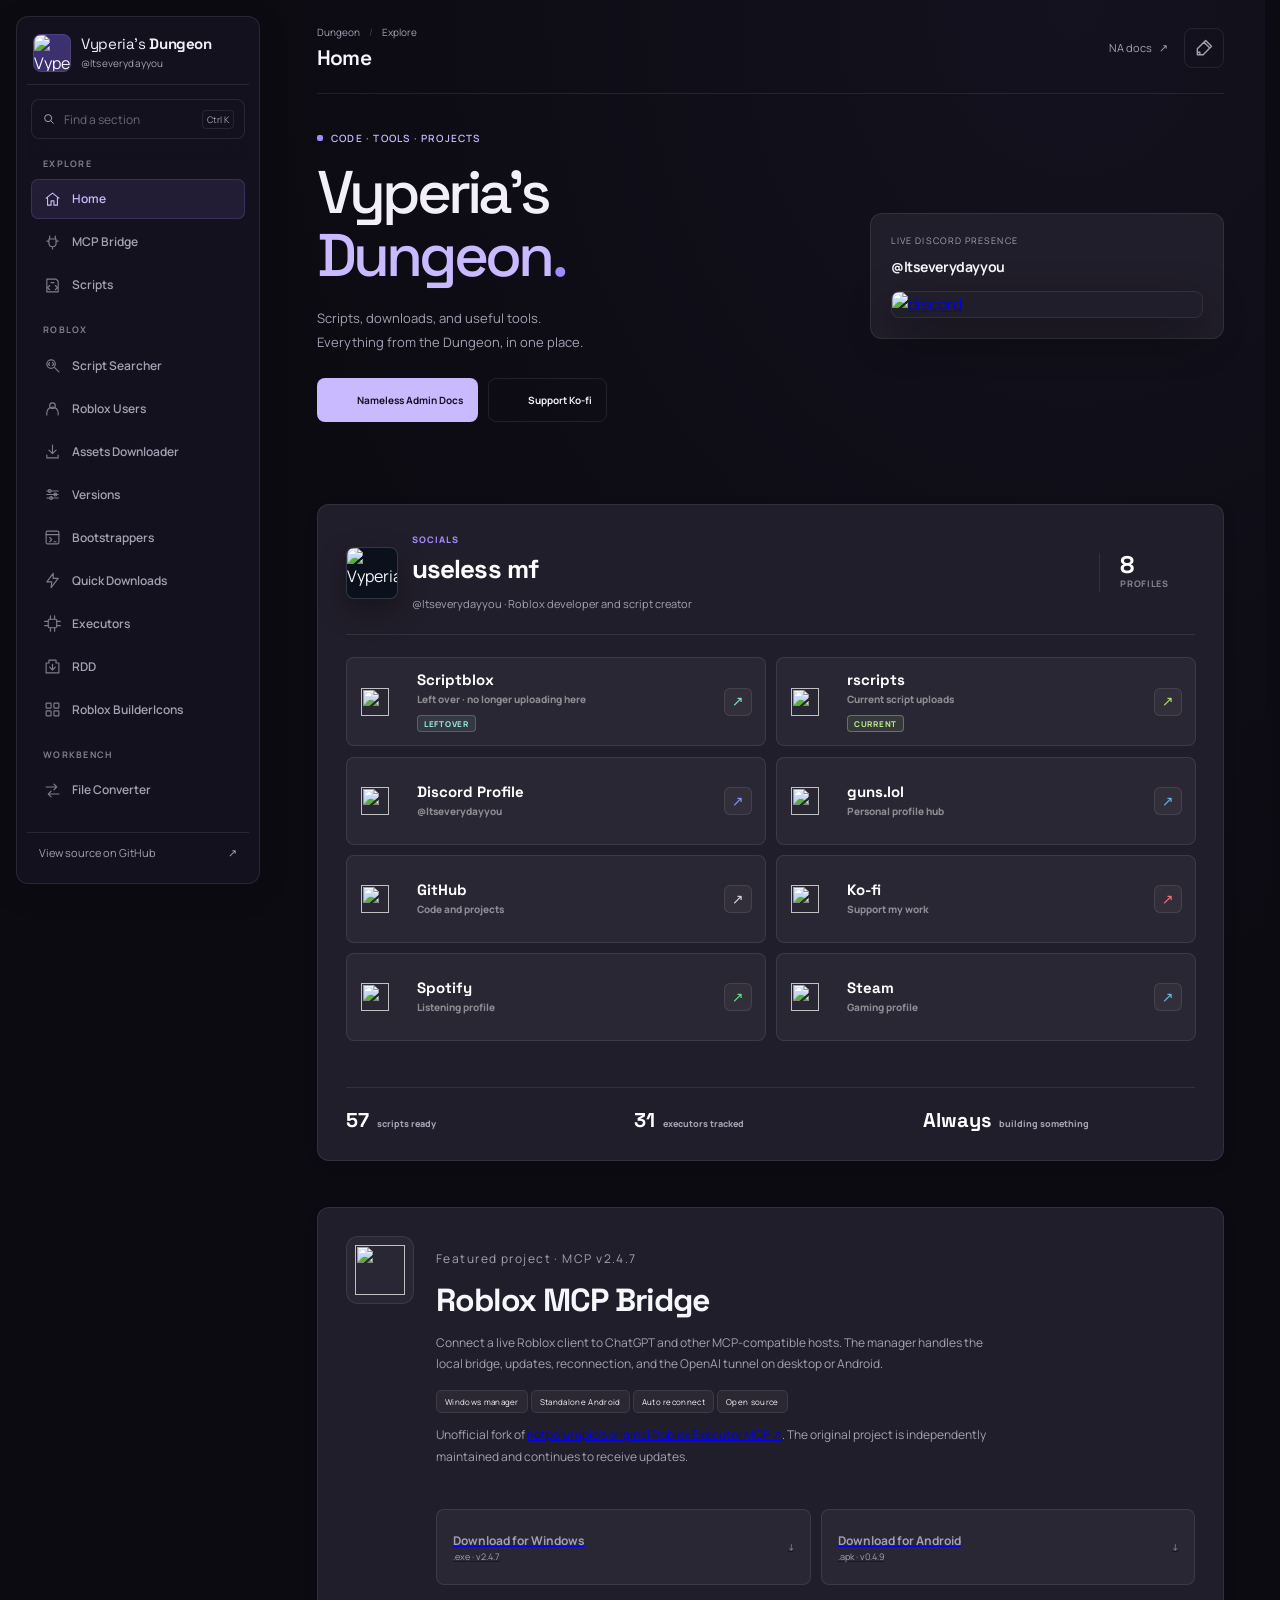
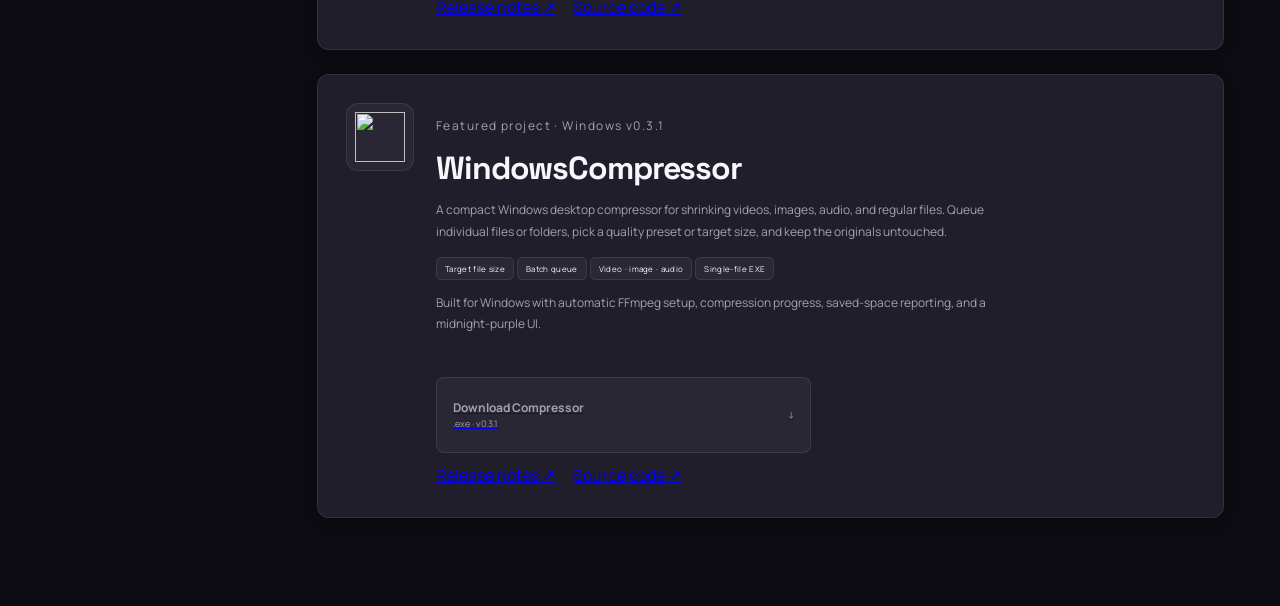
==== commit 351ef449: "Fix featured project download layout across mobile and desktop" ====
--- a/index.html
+++ b/index.html
@@ -11690,8 +11690,8 @@
 <link rel="stylesheet" href="tools/dat-editor.css?v=4.1" />
     <script defer src="tools/dat-editor.js"></script>
 
-<link rel="stylesheet" href="site.css?v=5.0" />
-    <script defer src="site-motion.js?v=5"></script>
+<link rel="stylesheet" href="site.css?v=5.3" />
+    <script defer src="site-motion.js?v=5.1"></script>
 </head>
 
 <body class="dungeon-ui" data-page="h">
@@ -12038,7 +12038,7 @@
                         <div class="scripts-showcase__tools">
                             <label class="scripts-showcase__search" for="scripts-filter-input">
                                 <span aria-hidden="true">⌕</span>
-                                <input id="scripts-filter-input" type="search" autocomplete="off" spellcheck="false"
+                                <input id="scripts-filter-input" type="search" aria-label="Search scripts" autocomplete="off" spellcheck="false"
                                     placeholder="Search by script, game, or source" />
                             </label>
                             <div class="scripts-showcase__filters" aria-label="Script filters">
@@ -19613,7 +19613,8 @@
             if (searchLabel && !searchLabel.querySelector(".scripts-showcase__shortcut")) {
                 const shortcut = document.createElement("kbd");
                 shortcut.className = "scripts-showcase__shortcut";
-                shortcut.textContent = navigator.platform?.toLowerCase().includes("mac") ? "⌘ K" : "Ctrl K";
+                shortcut.textContent = "/";
+                shortcut.setAttribute("aria-hidden", "true");
                 searchLabel.appendChild(shortcut);
             }
 
@@ -20010,18 +20011,12 @@
             if (document.documentElement.dataset.scriptShortcutBound !== "1") {
                 document.documentElement.dataset.scriptShortcutBound = "1";
                 document.addEventListener("keydown", (event) => {
+                    if (event.defaultPrevented) return;
                     const target = event.target;
                     const editing = target instanceof HTMLInputElement ||
                         target instanceof HTMLTextAreaElement ||
                         target?.isContentEditable;
-                    if ((event.ctrlKey || event.metaKey) && event.key.toLowerCase() === "k") {
-                        event.preventDefault();
-                        tab("s");
-                        window.setTimeout(() => {
-                            input?.focus();
-                            input?.select();
-                        }, 80);
-                    } else if (!editing && event.key === "/") {
+                    if (!editing && !event.ctrlKey && !event.metaKey && !event.altKey && event.key === "/") {
                         event.preventDefault();
                         tab("s");
                         window.setTimeout(() => input?.focus(), 80);
--- a/site.css
+++ b/site.css
@@ -328,7 +328,13 @@
 body.dungeon-ui .mcp-download::before, body.dungeon-ui .mcp-download::after { display: none; }
 body.dungeon-ui .mcp-download strong { font-size: 0.75rem; }
 body.dungeon-ui .mcp-download span { font-size: 0.5625rem; color: var(--mu); }
-body.dungeon-ui :where(.mcp-spotlight__links, .mcp-spotlight__actions) { display: flex; flex-wrap: wrap; gap: 16px; margin-top: 18px; }
+body.dungeon-ui .mcp-spotlight__actions { grid-column: 2; display: grid; grid-template-columns: repeat(2, minmax(0, 1fr)); align-items: stretch; gap: 10px; min-width: 0; width: 100%; margin-top: 8px; }
+body.dungeon-ui .mcp-spotlight__links { display: flex; flex-wrap: wrap; gap: 12px; margin-top: 18px; }
+body.dungeon-ui .mcp-link-row { grid-column: 1 / -1; display: flex; flex-wrap: wrap; gap: 10px 18px; min-width: 0; }
+body.dungeon-ui .mcp-download { display: flex; align-items: center; justify-content: space-between; gap: 12px; width: 100%; min-width: 0; max-width: none; overflow-wrap: normal; word-break: normal; }
+body.dungeon-ui .mcp-download__copy { display: flex; flex-direction: column; min-width: 0; flex: 1 1 auto; overflow-wrap: normal; word-break: normal; }
+body.dungeon-ui .mcp-download__copy :where(strong, span) { display: block; overflow-wrap: normal; word-break: normal; }
+body.dungeon-ui .mcp-download__arrow { flex: 0 0 auto; }
 body.dungeon-ui :where(.mcp-details, .bootstrappers-grid, .versions-grid, .executor-grid, .script-searcher__grid, .assets-downloader__results-grid, .scripts-showcase__grid, #sc_list) { display: grid; grid-template-columns: repeat(auto-fit, minmax(min(100%, 260px), 1fr)); gap: 16px; min-width: 0; }
 body.dungeon-ui #pu .bootstrapper-catalog .bootstrappers-grid, body.dungeon-ui #pz .bootstrapper-catalog .bootstrappers-grid { grid-template-columns: repeat(auto-fit, minmax(min(100%, 260px), 1fr)); gap: 16px; }
 body.dungeon-ui :where(.bootstrapper-card, .executor-card, .version-card, .script-card, .rdd-card, .codex-convert__card, .image-converter__card, .script-searcher__panel, .roblox-user-search__results-panel, .roblox-user-search__detail-panel, .codex-tabs) { min-width: 0; border-color: var(--ui-line); border-radius: var(--radius-panel); background: var(--ui-hover); box-shadow: none; backdrop-filter: none; transform: none; }
@@ -348,10 +354,10 @@
 body.dungeon-ui :where(.script-searcher__controls, .roblox-user-search__controls, .assets-downloader__controls) > input { flex: 1 1 220px; width: auto; }
 body.dungeon-ui :where(.text-diff__grid, .html-lab__panels, .codex-convert__grid, .image-converter__grid) { display: grid; grid-template-columns: repeat(2, minmax(0, 1fr)); gap: 16px; }
 body.dungeon-ui :where(.text-diff__grid, .html-lab__panels, .codex-convert__grid, .image-converter__grid) > * { min-width: 0; }
-body.dungeon-ui :where(.html-lab__header, .text-diff__header, .roblox-user-search__head) { padding: 0 0 18px; border: 0; border-bottom: 1px solid var(--ui-line); border-radius: 0; background: none; box-shadow: none; animation: none; transform: none; }
+body.dungeon-ui :where(.html-lab__header, .text-diff__header, .roblox-user-search__head, .assets-downloader__head) { padding: 0 0 18px; border: 0; border-bottom: 1px solid var(--ui-line); border-radius: 0; background: none; box-shadow: none; animation: none; transform: none; }
 body.dungeon-ui :where(.html-lab__actions, .text-diff__actions) { display: flex; flex-wrap: wrap; gap: 8px; }
 body.dungeon-ui :where(.html-lab__actions, .text-diff__actions) > button { flex: 0 1 auto; min-width: 0; width: auto; }
-body.dungeon-ui :where(.roblox-user-search, .lua-manifest, .text-diff, .html-lab) { grid-template-columns: minmax(0, 1fr); min-width: 0; }
+body.dungeon-ui :where(.roblox-user-search, .assets-downloader, .lua-manifest, .text-diff, .html-lab) { grid-template-columns: minmax(0, 1fr); min-width: 0; }
 body.dungeon-ui .lua-manifest__search { flex: 1 1 180px; min-width: 0; grid-template-columns: minmax(0, 1fr); }
 body.dungeon-ui .lua-manifest__actions { display: flex; flex-wrap: wrap; gap: 8px; }
 body.dungeon-ui :where(.rdd-field, .rdd-card, .rdd-layout) { min-width: 0; }
@@ -361,6 +367,11 @@
 body.dungeon-ui :where(.scripts-showcase__hero, .codex-convert__intro, .image-converter__head) { display: grid; grid-template-columns: minmax(0, 1.3fr) minmax(220px, .7fr); gap: 20px; }
 body.dungeon-ui #ps :where(.scripts-showcase__intro, .scripts-showcase__tools, .scripts-showcase__summary) { background: transparent; border: 0; padding: 0; box-shadow: none; }
 body.dungeon-ui .scripts-showcase__summary { display: flex; flex-wrap: wrap; gap: 12px; }
+body.dungeon-ui .scripts-showcase__summary > * { min-width: 0; max-width: 100%; }
+body.dungeon-ui #ps .scripts-showcase__intro { min-width: 0; }
+body.dungeon-ui :where(.scripts-catalog-sort, .scripts-catalog-view, .scripts-catalog-bar__results) { min-width: 0; max-width: 100%; }
+body.dungeon-ui .scripts-catalog-sort { display: flex; flex-wrap: wrap; gap: 8px; }
+body.dungeon-ui .scripts-catalog-sort select { flex: 1 1 140px; width: auto; min-width: 0; max-width: 100%; }
 body.dungeon-ui .scripts-showcase__stat { min-width: 0; padding: 10px 12px; border: 1px solid var(--ui-line); border-radius: 7px; background: var(--ui-hover); }
 body.dungeon-ui #ps .scripts-showcase__intro h3 { font-size: 1.875rem; }
 body.dungeon-ui #ps .scripts-showcase__grid > .sc { border-color: var(--ui-line); border-radius: var(--radius-panel); background: var(--ui-hover); box-shadow: none; }
@@ -375,6 +386,34 @@
 body.dungeon-ui .bi-entry { min-width: 0; border-color: var(--ui-line); border-radius: var(--radius-control); background: var(--ui-hover); box-shadow: none; }
 body.dungeon-ui .bi-entry__name { overflow-wrap: anywhere; }
 body.dungeon-ui .rdd-grid { gap: 16px; }
+
+body.dungeon-ui .theme-settings { display: block; }
+body.dungeon-ui .theme-head { margin-bottom: 28px; padding-bottom: 24px; border-bottom: 1px solid var(--ui-line); }
+body.dungeon-ui .theme-eyebrow { margin: 0 0 8px; color: var(--ac2); font-size: .625rem; font-weight: 700; letter-spacing: .12em; text-transform: uppercase; }
+body.dungeon-ui .theme-head h3 { margin: 0 0 10px; }
+body.dungeon-ui .theme-head > p:last-child { margin: 0; color: var(--mu); font-size: .8125rem; max-width: 64ch; }
+body.dungeon-ui .theme-grid { display: grid; grid-template-columns: repeat(2, minmax(0, 1fr)); gap: 24px; align-items: start; }
+body.dungeon-ui .theme-group { min-width: 0; min-inline-size: 0; margin: 0; padding: 18px; border: 1px solid var(--ui-line); border-radius: var(--radius-control); background: rgba(0, 0, 0, .08); }
+body.dungeon-ui .theme-group legend { padding: 0 8px; font-family: "Space Grotesk", sans-serif; font-size: .9375rem; font-weight: 600; color: var(--tx); }
+body.dungeon-ui .theme-group--colors { grid-column: 1 / -1; }
+body.dungeon-ui .theme-colors { display: grid; grid-template-columns: repeat(4, minmax(0, 1fr)); gap: 12px; }
+body.dungeon-ui .theme-fields { display: grid; gap: 0; }
+body.dungeon-ui .theme-field { display: grid; grid-template-columns: minmax(0, 1fr) minmax(0, 1.1fr); align-items: center; min-width: 0; gap: 14px; min-height: 62px; padding: 10px 0; color: var(--mu); font-size: .75rem; }
+body.dungeon-ui .theme-fields .theme-field + .theme-field { border-top: 1px solid var(--ui-line); }
+body.dungeon-ui .theme-control { display: flex; align-items: center; justify-content: flex-end; gap: 8px; min-width: 0; }
+body.dungeon-ui .theme-field input[type="range"] { flex: 1; width: 100%; min-width: 0; height: 36px; margin: 0; accent-color: var(--ac); cursor: pointer; }
+body.dungeon-ui .theme-field input[type="number"] { width: 70px; min-width: 0; min-height: 38px; padding: 7px 8px; font-size: .875rem; }
+body.dungeon-ui .theme-field output { flex: 0 0 auto; min-width: 44px; color: var(--tx); font-family: "Space Grotesk", ui-monospace, monospace; font-size: .6875rem; font-variant-numeric: tabular-nums; text-align: right; }
+body.dungeon-ui .theme-field--color { grid-template-columns: minmax(0, 1fr); gap: 12px; min-height: 100px; padding: 12px; border: 1px solid var(--ui-line); border-radius: var(--radius-compact); background: var(--ui-hover); }
+body.dungeon-ui .theme-color { display: flex; align-items: center; gap: 10px; min-width: 0; }
+body.dungeon-ui .theme-field input[type="color"] { flex: 0 0 34px; width: 34px; height: 34px; min-width: 0; padding: 0; border: 0; border-radius: 4px; background: transparent; cursor: pointer; }
+body.dungeon-ui .theme-field input[type="color"]::-webkit-color-swatch-wrapper { padding: 0; }
+body.dungeon-ui .theme-field input[type="color"]::-webkit-color-swatch { border: 1px solid var(--ui-line); border-radius: 4px; }
+body.dungeon-ui .theme-color output { min-width: 0; text-align: left; }
+body.dungeon-ui .theme-help { margin: 16px 0 0; color: var(--mu); font-size: .6875rem; line-height: 1.8; }
+body.dungeon-ui .theme-footer { display: flex; flex-wrap: wrap; align-items: center; justify-content: space-between; gap: 16px; margin-top: 28px; padding-top: 24px; border-top: 1px solid var(--ui-line); }
+body.dungeon-ui .theme-footer p { margin: 0; color: var(--mu); font-size: .6875rem; }
+body.dungeon-ui .theme-footer .cs { margin: 0; }
 
 body.dungeon-ui .md { padding: max(16px, env(safe-area-inset-top)) max(16px, env(safe-area-inset-right)) max(16px, env(safe-area-inset-bottom)) max(16px, env(safe-area-inset-left)); background: rgba(4, 3, 8, .8); backdrop-filter: blur(calc(var(--blurAmt) * 1px)); }
 body.dungeon-ui .mc { width: min(900px, 100%); max-width: 100%; max-height: calc(100dvh - 32px); border: 1px solid var(--ui-line); border-radius: var(--radius-panel); background: var(--g2); box-shadow: 0 24px 80px rgba(0, 0, 0, .4); }
@@ -428,6 +467,7 @@
     body.dungeon-ui .nav-label { grid-column: 1 / -1; }
     body.dungeon-ui .tb { min-height: 44px; }
     body.dungeon-ui .nav-find input { font-size: max(1rem, 16px); }
+    body.dungeon-ui .theme-field input[type="number"] { font-size: max(1rem, 16px); }
     body.dungeon-ui .nav-source { padding: 11px 10px 3px; min-height: 40px; }
     body.dungeon-ui .nav-shade:not([hidden]) { display: block; position: fixed; inset: 0; width: 100%; height: 100%; padding: 0; border: 0; background: rgba(3, 2, 8, .7); z-index: 190; animation: dungeonPage 160ms ease; }
     body.dungeon-ui main { margin: 0; padding: calc(96px + env(safe-area-inset-top)) max(24px, env(safe-area-inset-right)) max(48px, env(safe-area-inset-bottom)) max(24px, env(safe-area-inset-left)); }
@@ -438,6 +478,13 @@
     body.dungeon-ui :where(.pl, .bn, .btn, .executor-tab, .script-searcher__tab, .version-card__refresh) { min-height: 44px; }
 }
 @media (max-width: 760px) {
+    body.dungeon-ui .scripts-catalog-bar { grid-template-columns: minmax(0, 1fr); }
+    body.dungeon-ui .theme-grid { grid-template-columns: minmax(0, 1fr); gap: 20px; }
+    body.dungeon-ui .theme-colors { grid-template-columns: repeat(2, minmax(0, 1fr)); gap: 10px; }
+    body.dungeon-ui .theme-group { padding: 14px; }
+    body.dungeon-ui .theme-field:not(.theme-field--color) { grid-template-columns: minmax(0, 1fr); gap: 4px; padding-block: 12px; }
+    body.dungeon-ui .theme-control { justify-content: space-between; }
+    body.dungeon-ui .theme-field input[type="range"] { height: 44px; }
     body.dungeon-ui main { padding-inline: max(18px, env(safe-area-inset-left)) max(18px, env(safe-area-inset-right)); }
     body.dungeon-ui .hero { grid-template-columns: minmax(0, 1fr); gap: 26px; }
     body.dungeon-ui .tt { font-size: clamp(2.625rem, calc(9vw * var(--title-scale)), calc(var(--titleMax) * .94)); }
@@ -451,6 +498,7 @@
     body.dungeon-ui .codex-tabs__list { max-height: 240px; }
     body.dungeon-ui .mcp-spotlight__inner { grid-template-columns: 48px minmax(0, 1fr); gap: 14px; }
     body.dungeon-ui .mcp-spotlight__logo { width: 48px; height: 48px; padding: 6px; border-radius: var(--radius-control); }
+    body.dungeon-ui .mcp-spotlight__actions { gap: 10px; }
     body.dungeon-ui .home-social-hub__footer { gap: 12px; }
     body.dungeon-ui .home-social-hub__footer > div { flex-direction: column; gap: 2px; }
     body.dungeon-ui .home-social-hub__footer strong { font-size: 1.125rem; }
@@ -459,6 +507,8 @@
     body.dungeon-ui .mc { max-height: calc(100dvh - 32px); }
 }
 @media (max-width: 420px) {
+    body.dungeon-ui .theme-color { flex-direction: column; align-items: stretch; gap: 8px; }
+    body.dungeon-ui .theme-field input[type="color"] { flex-basis: auto; width: 100%; height: 32px; }
     body.dungeon-ui .workspace-head h2 { font-size: 1.125rem; }
     body.dungeon-ui .workspace-tools { gap: 12px; }
     body.dungeon-ui .workspace-tools a { font-size: 0.625rem; }
@@ -474,6 +524,7 @@
     body.dungeon-ui .home-social-hub__grid { grid-template-columns: minmax(0, 1fr); }
     body.dungeon-ui .home-social-card { min-height: 68px; }
     body.dungeon-ui .mcp-spotlight__inner { grid-template-columns: minmax(0, 1fr); }
+    body.dungeon-ui .mcp-spotlight__actions { grid-column: 1; grid-template-columns: minmax(0, 1fr); }
     body.dungeon-ui .mcp-spotlight__logo { width: 44px; height: 44px; }
     body.dungeon-ui .mcp-spotlight__downloads { grid-template-columns: minmax(0, 1fr); }
     body.dungeon-ui .presence-card__eyebrow { font-size: 0.5rem; letter-spacing: .06em; }
